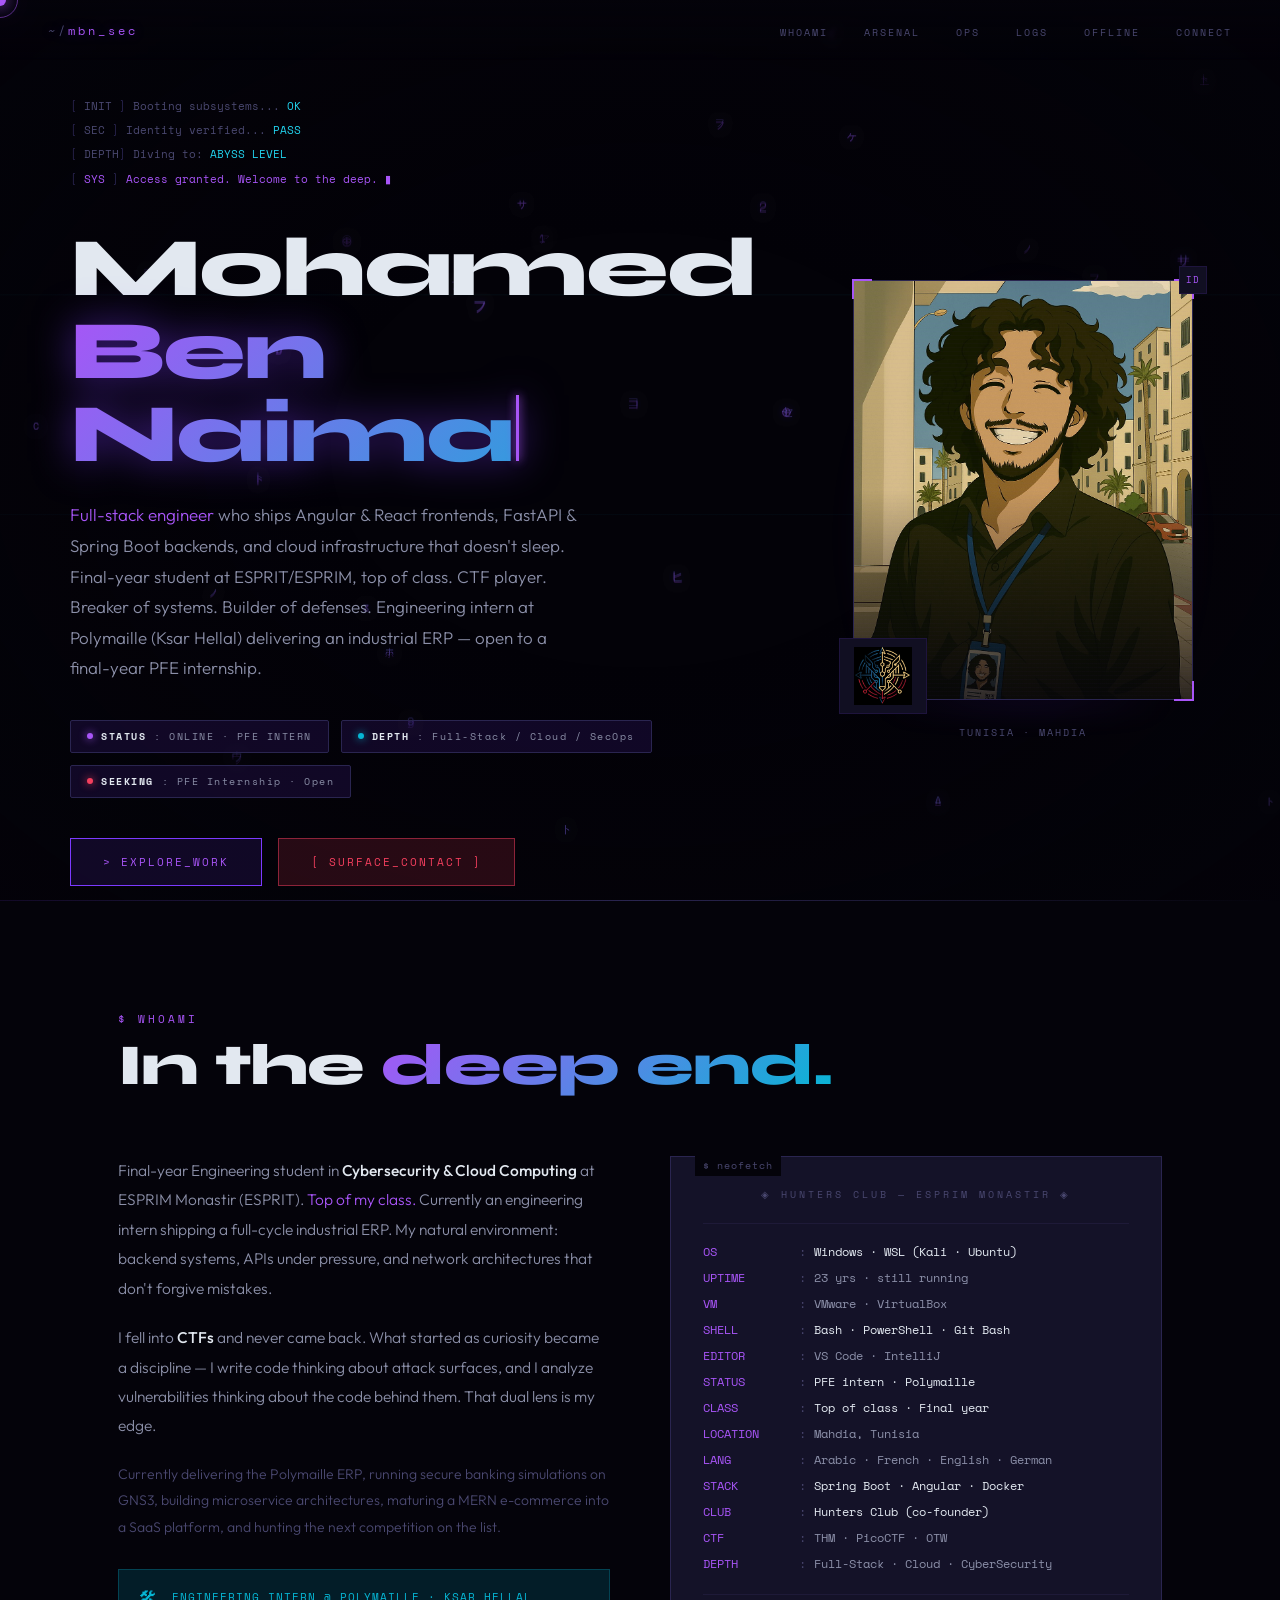
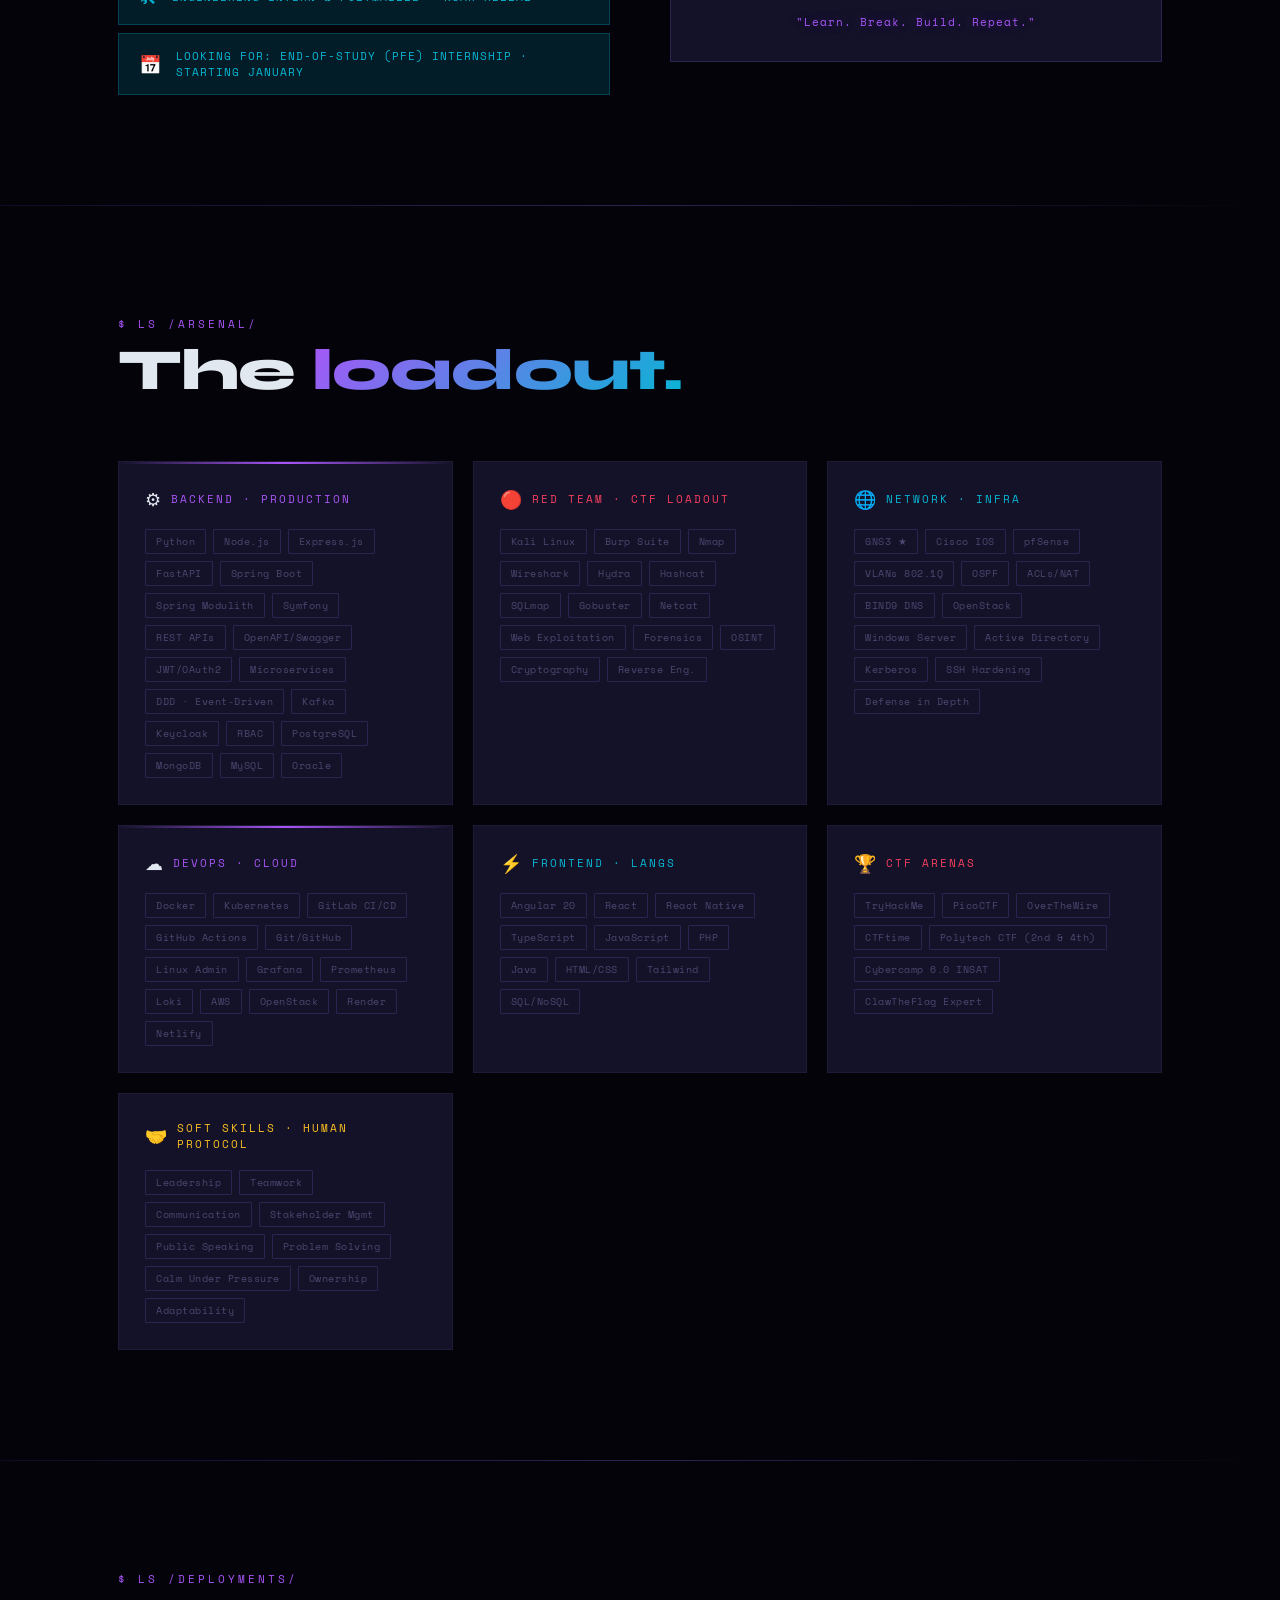
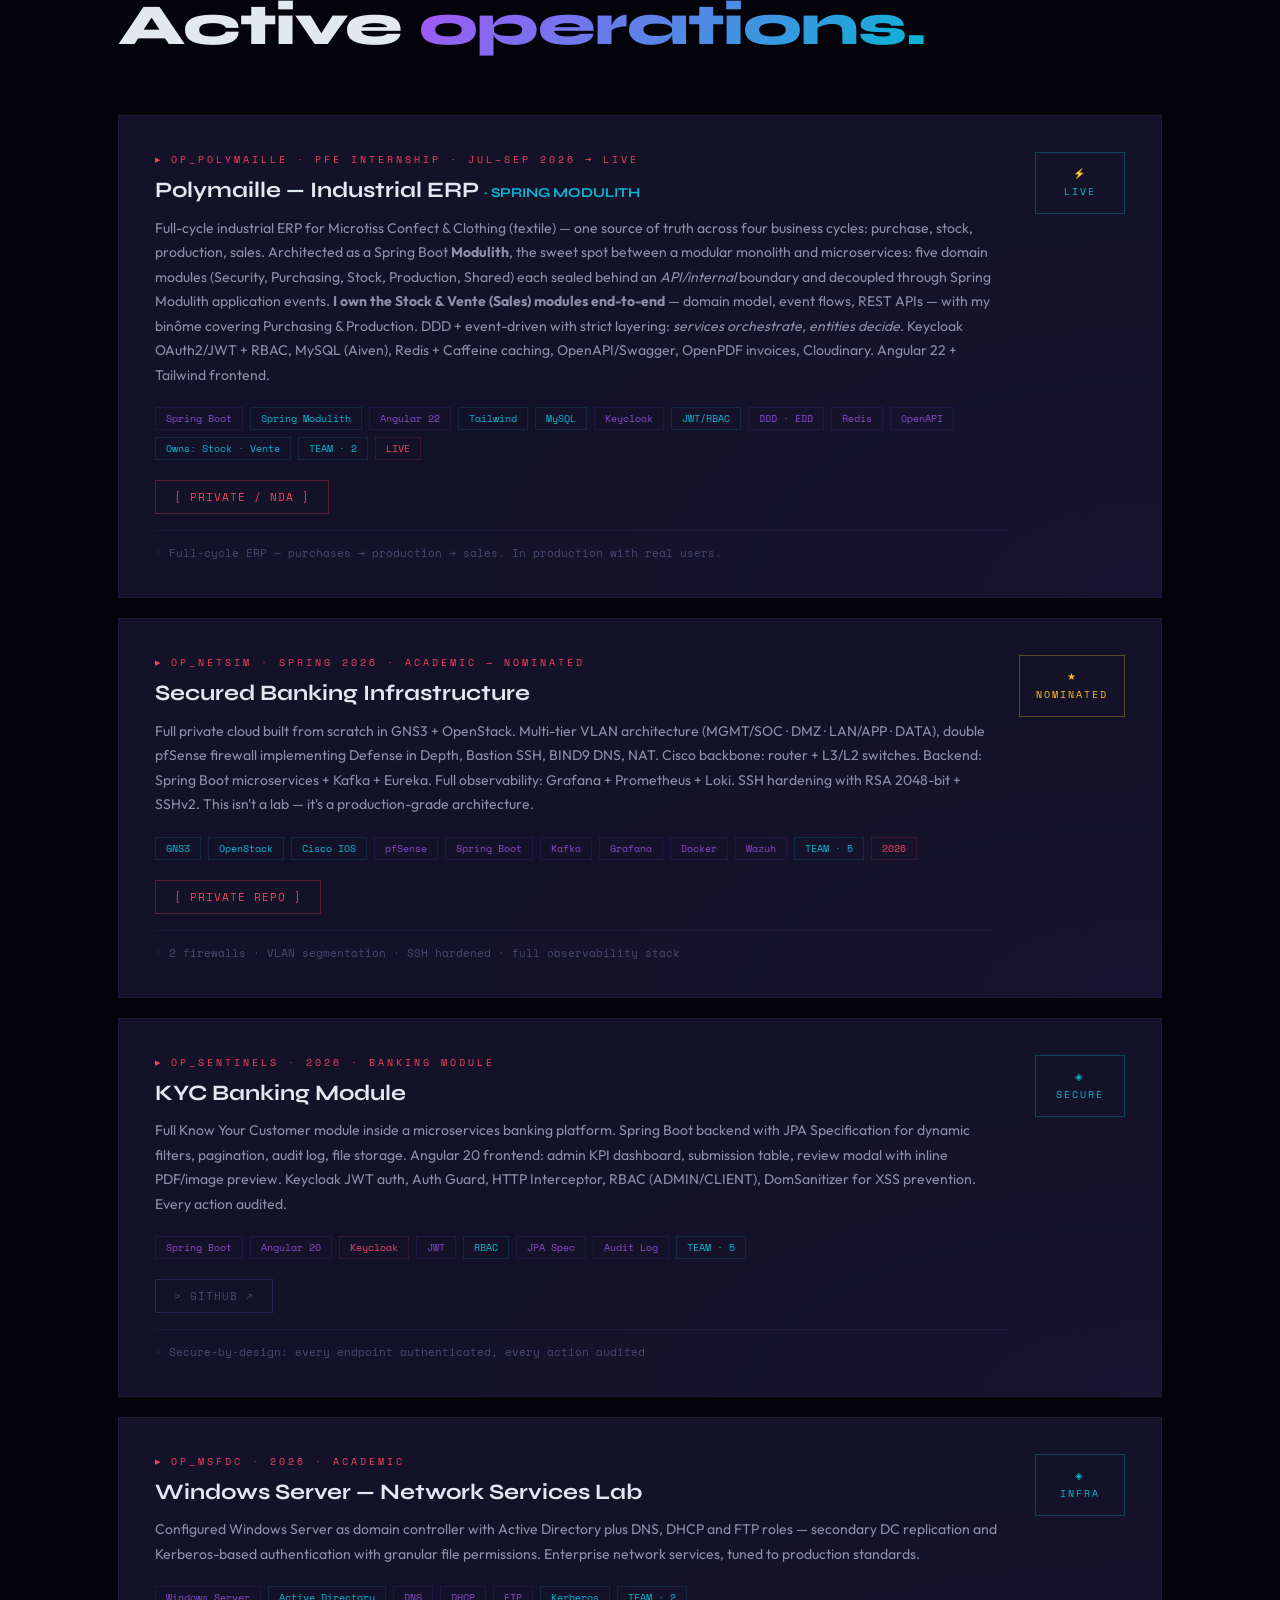
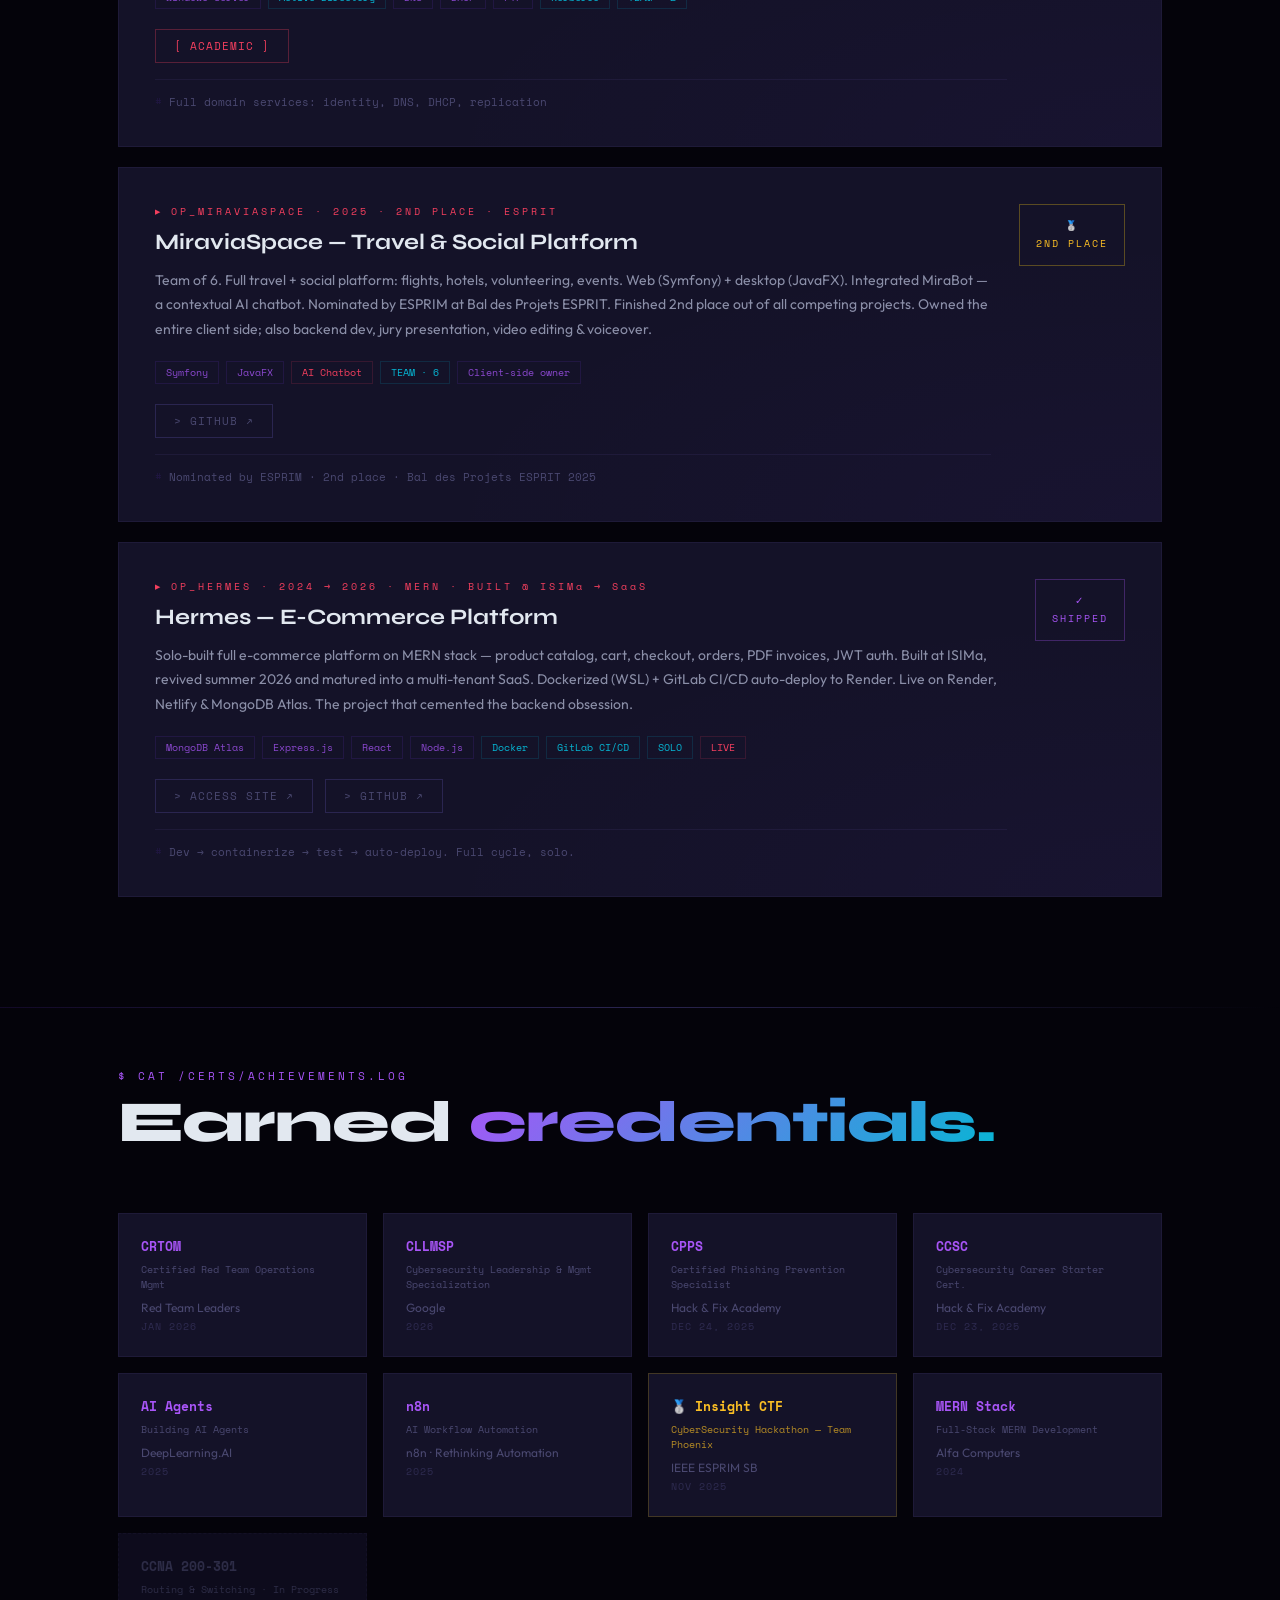
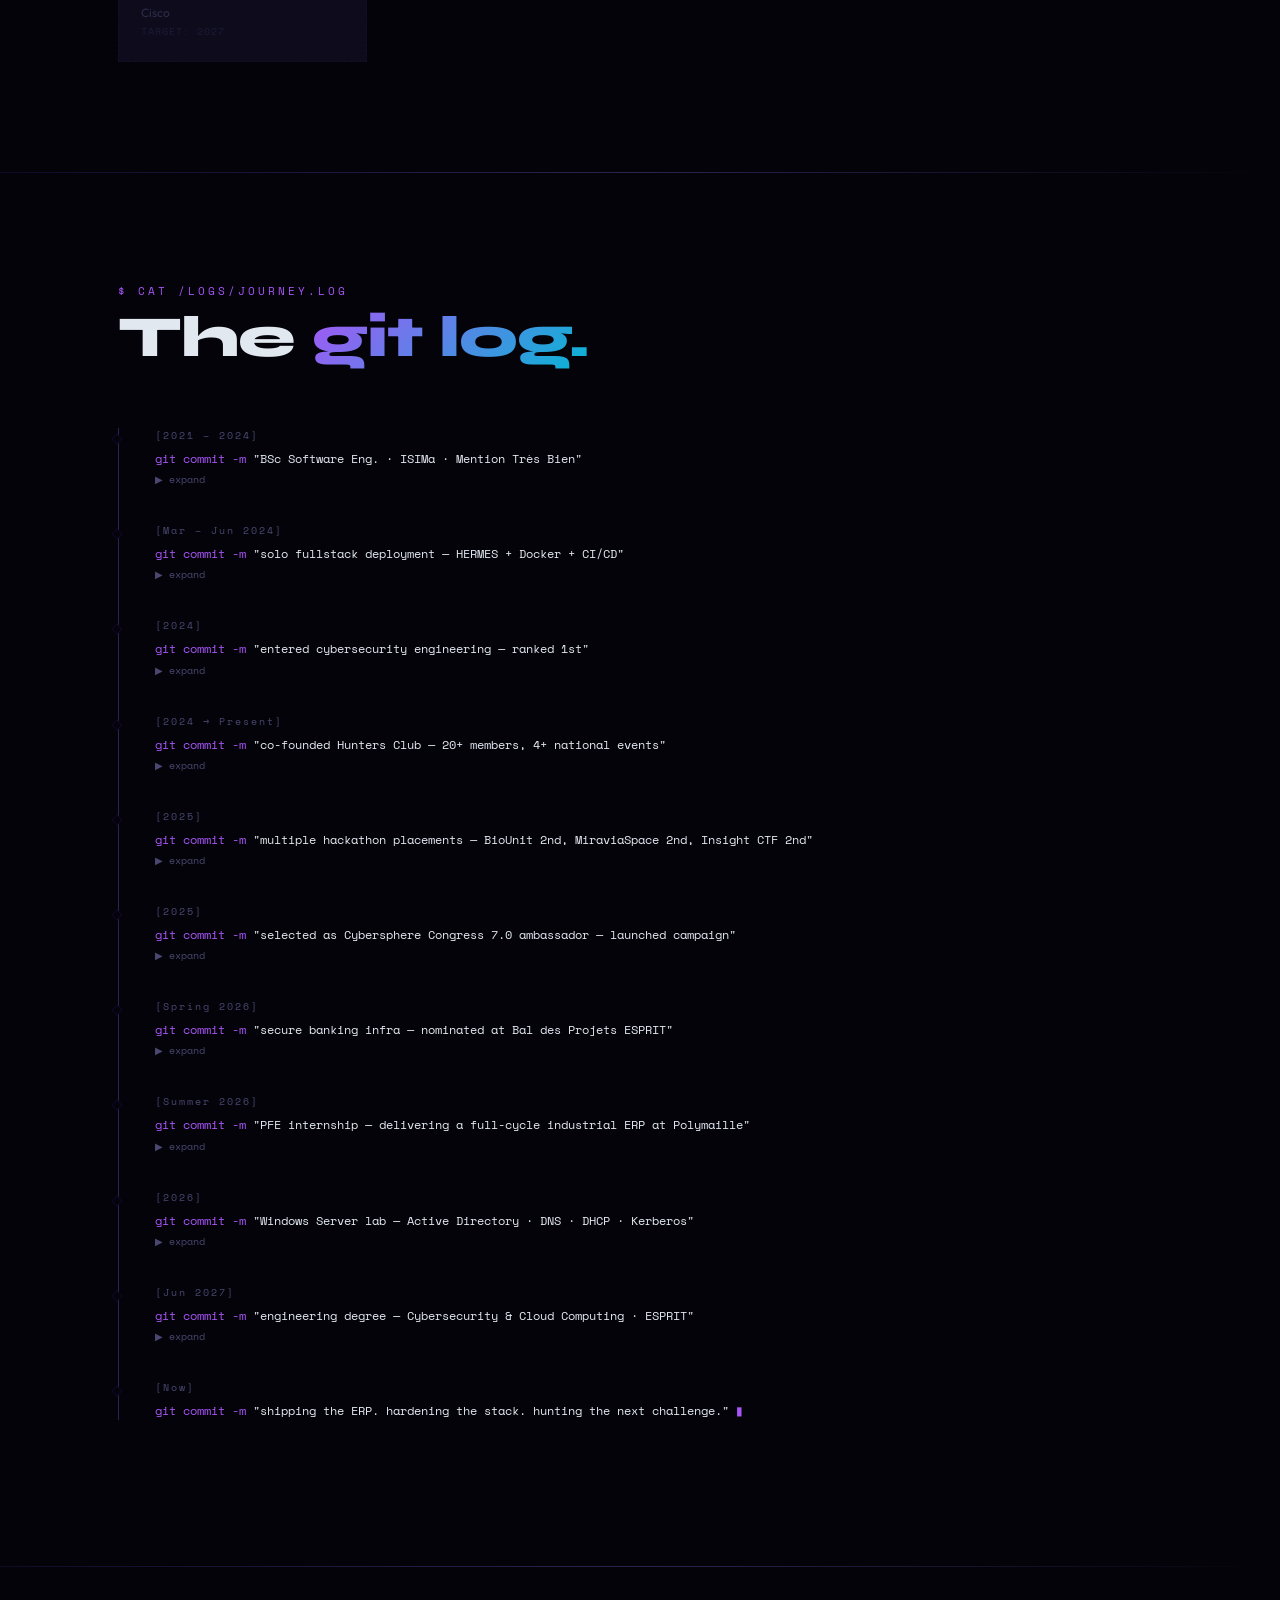
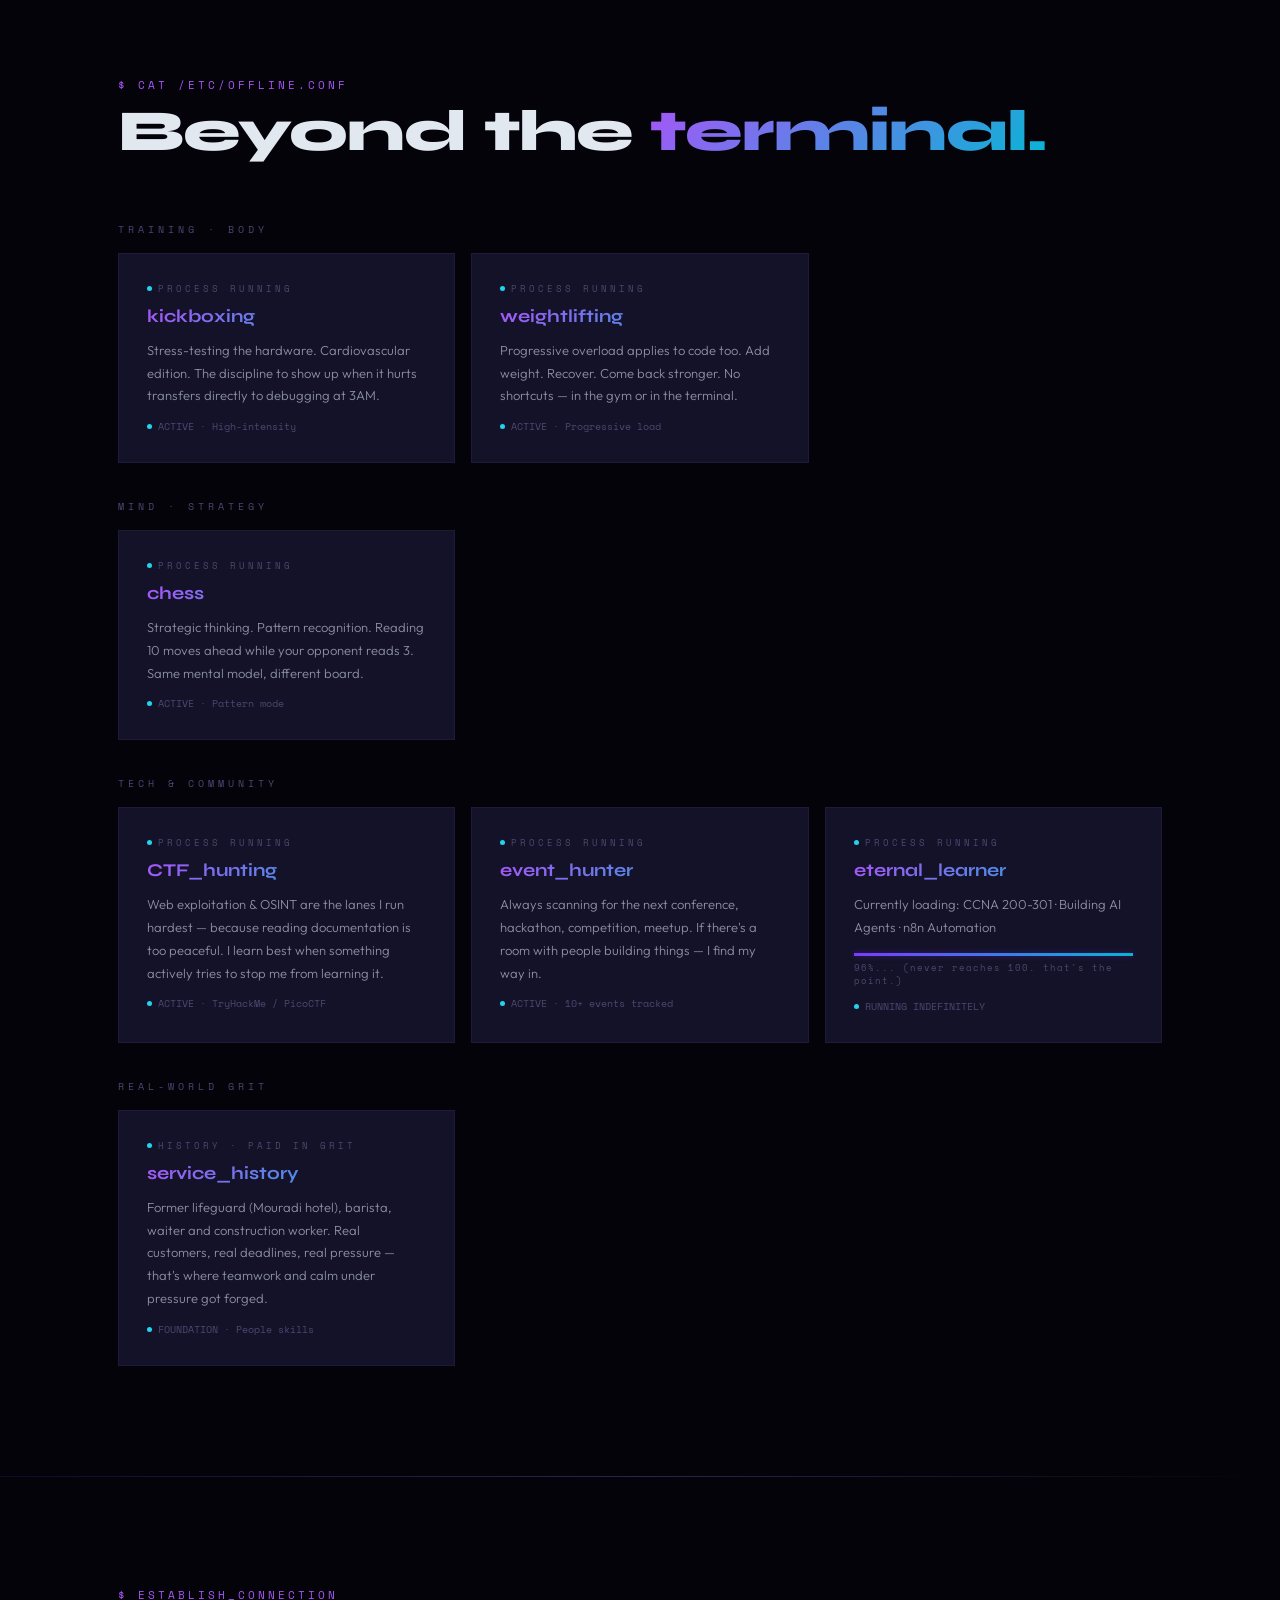
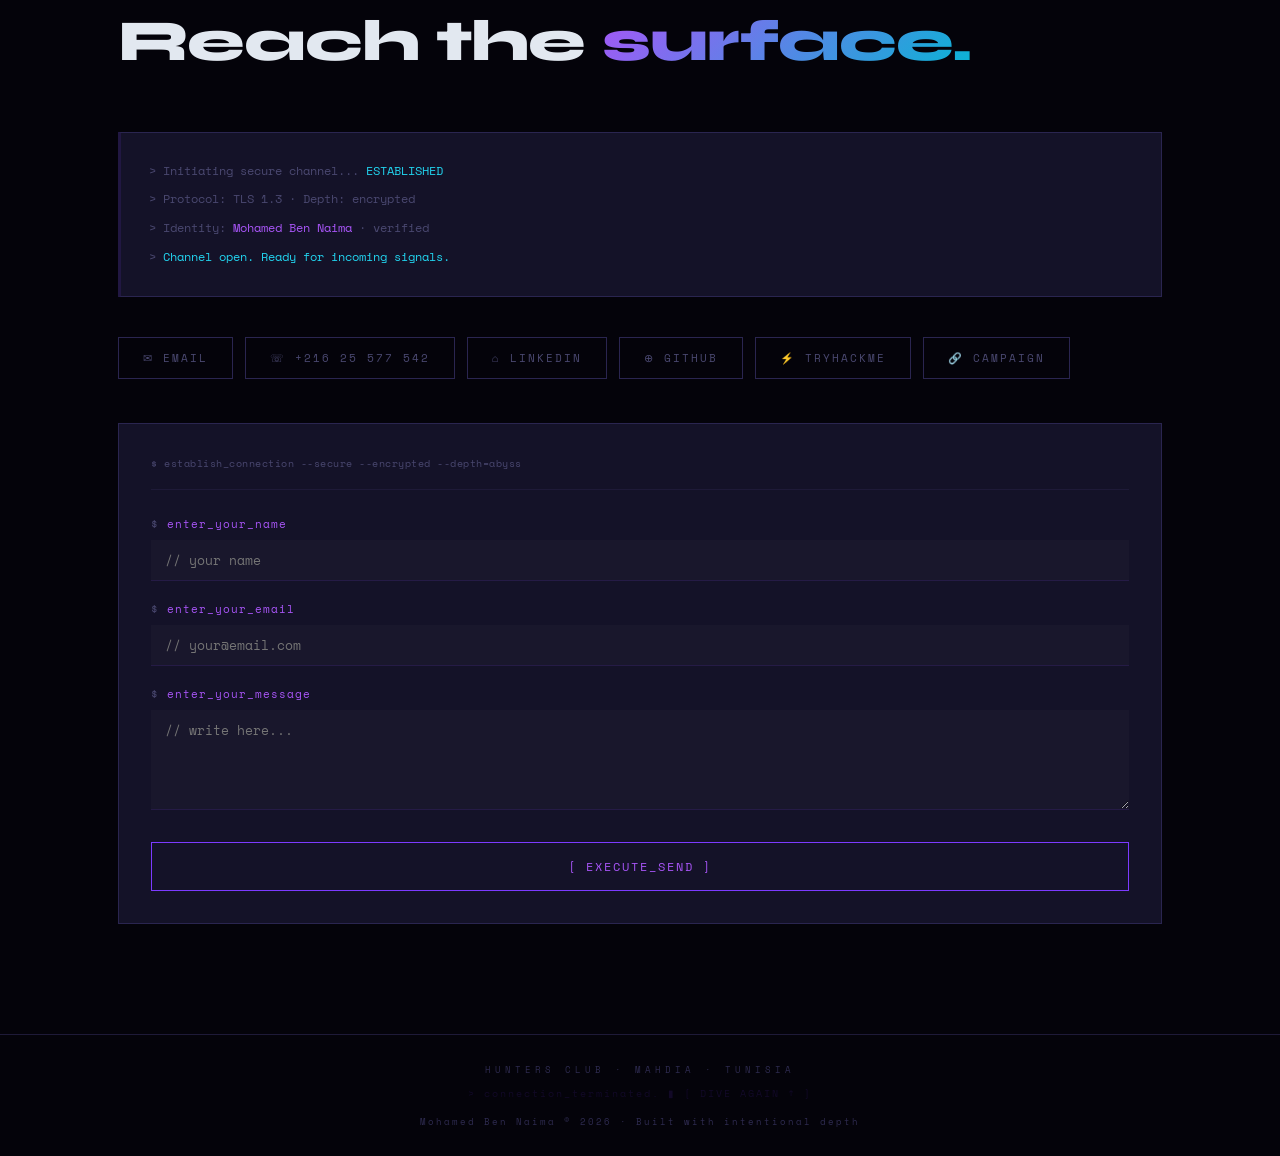
==== index.html @ 6557c026 "chore: real neofetch info, drop esprim logo, PFE internship-from-January bar" ====
<!DOCTYPE html>
<html lang="en">
<head>
<meta charset="UTF-8">
<meta name="viewport" content="width=device-width, initial-scale=1.0">
<title>~/MBN | deep.exec</title>
<link rel="icon" type="image/png" href="assets/img/hunters-logo.png">
<link rel="preconnect" href="https://fonts.googleapis.com">
<link href="https://fonts.googleapis.com/css2?family=Syne:wght@400;600;700;800&family=Space+Mono:wght@400;700&family=Outfit:wght@300;400;500&display=swap" rel="stylesheet">
<style>
:root {
  --void:       #04030a;
  --abyss:      #080614;
  --deep:       #0c0a1a;
  --surface:    #110f22;
  --card:       #141228;
  --border:     #1e1a38;
  --border2:    #2a2550;

  --neon:       #7c3aff;
  --neon-bright:#a855f7;
  --neon-glow:  rgba(124,58,255,0.35);
  --neon-dim:   rgba(124,58,255,0.12);

  --cyan:       #06b6d4;
  --cyan-dim:   rgba(6,182,212,0.15);
  --cyan-glow:  rgba(6,182,212,0.4);

  --blue:       #1d4ed8;
  --blue-mid:   #3b82f6;
  --blue-dim:   rgba(59,130,246,0.12);

  --mist:       #e2e8f0;
  --fog:        #8b8fa8;
  --ghost:      #4a4870;
  --phantom:    #2e2b50;

  --danger:     #f43f5e;
  --danger-dim: rgba(244,63,94,0.15);

  --font-display: 'Syne', sans-serif;
  --font-mono:    'Space Mono', monospace;
  --font-body:    'Outfit', sans-serif;
}

*, *::before, *::after { box-sizing: border-box; margin: 0; padding: 0; }
html { scroll-behavior: smooth; font-size: 16px; }

body {
  background: var(--void);
  color: var(--mist);
  font-family: var(--font-body);
  overflow-x: hidden;
  cursor: none;
}

/* ─── CUSTOM CURSOR ─── */
#cur {
  position: fixed; pointer-events: none; z-index: 99999;
  width: 12px; height: 12px;
  border-radius: 50%;
  background: var(--neon-bright);
  mix-blend-mode: screen;
  transform: translate(-50%,-50%);
  transition: transform 0.08s, width 0.25s, height 0.25s, opacity 0.2s;
  box-shadow: 0 0 16px var(--neon-bright), 0 0 40px var(--neon-glow);
}
#cur-ring {
  position: fixed; pointer-events: none; z-index: 99998;
  width: 36px; height: 36px;
  border-radius: 50%;
  border: 1px solid rgba(168,85,247,0.5);
  transform: translate(-50%,-50%);
  transition: left 0.12s, top 0.12s, width 0.3s, height 0.3s, border-color 0.3s;
}
body.cursor-hover #cur { width: 6px; height: 6px; }
body.cursor-hover #cur-ring { width: 56px; height: 56px; border-color: var(--neon-bright); }

/* ─── OCEAN CANVAS ─── */
#ocean-canvas {
  position: fixed; inset: 0;
  z-index: 0;
  pointer-events: none;
}

/* ─── DEPTH VIGNETTE ─── */
.vignette {
  position: fixed; inset: 0; z-index: 1; pointer-events: none;
  background: radial-gradient(ellipse 80% 80% at 50% 50%, transparent 30%, rgba(4,3,10,0.7) 100%);
}

/* ─── SCROLL PROGRESS ─── */
#prog {
  position: fixed; top: 0; left: 0; height: 2px; z-index: 9999;
  background: linear-gradient(90deg, var(--neon), var(--cyan));
  box-shadow: 0 0 8px var(--neon-bright);
  transition: width 0.1s;
}

/* ─── NAV ─── */
nav {
  position: fixed; top: 0; width: 100%;
  padding: 20px 48px;
  display: flex; justify-content: space-between; align-items: center;
  z-index: 5000;
  background: linear-gradient(180deg, rgba(4,3,10,0.92) 0%, transparent);
  backdrop-filter: blur(2px);
}
.nav-brand {
  font-family: var(--font-mono);
  font-size: 12px; letter-spacing: 3px;
  color: var(--neon-bright);
  text-shadow: 0 0 12px var(--neon-glow);
}
.nav-brand span { color: var(--ghost); }
.nav-links { display: flex; gap: 36px; list-style: none; }
.nav-links a {
  font-family: var(--font-mono); font-size: 10px; letter-spacing: 2px;
  color: var(--ghost); text-decoration: none; text-transform: uppercase;
  transition: color 0.3s, text-shadow 0.3s;
  position: relative;
}
.nav-links a::after {
  content: ''; position: absolute; bottom: -4px; left: 0; right: 0;
  height: 1px; background: var(--neon-bright);
  transform: scaleX(0); transition: transform 0.3s; transform-origin: left;
}
.nav-links a:hover { color: var(--neon-bright); text-shadow: 0 0 10px var(--neon-glow); }
.nav-links a:hover::after { transform: scaleX(1); }
.nav-ham { display: none; flex-direction: column; gap: 5px; cursor: pointer; }
.nav-ham span { width: 22px; height: 1px; background: var(--neon); display: block; }

/* ─── SECTIONS ─── */
.section-wrap {
  position: relative; z-index: 2;
  max-width: 1140px; margin: 0 auto;
  padding: 110px 48px;
}
.sec-label {
  font-family: var(--font-mono); font-size: 11px;
  color: var(--neon-bright); letter-spacing: 3px; text-transform: uppercase;
  margin-bottom: 8px; opacity: 0.8;
}
.sec-title {
  font-family: var(--font-display); font-size: clamp(34px,5vw,58px);
  font-weight: 800; line-height: 1.05;
  color: var(--mist); margin-bottom: 60px;
  letter-spacing: -1px;
}
.sec-title .grad {
  background: linear-gradient(135deg, var(--neon-bright), var(--cyan));
  -webkit-background-clip: text; -webkit-text-fill-color: transparent;
  background-clip: text;
}
.sec-rule {
  width: 100%; height: 1px;
  background: linear-gradient(90deg, var(--neon-dim), var(--border2), transparent);
  margin: 0 auto 0; position: relative; z-index: 2;
}

/* ─── HERO ─── */
#hero {
  min-height: 100vh; display: flex; align-items: center;
  position: relative; overflow: hidden;
  padding: 0 48px;
}
.hero-inner {
  max-width: 1140px; margin: 0 auto; width: 100%;
  display: grid; grid-template-columns: 1fr 1fr;
  gap: 80px; align-items: center;
  padding-top: 80px;
  position: relative; z-index: 2;
}
.hero-left {}
.boot-seq {
  font-family: var(--font-mono); font-size: 11px;
  color: var(--ghost); line-height: 2.2; margin-bottom: 36px;
}
.boot-line { opacity: 0; animation: riseIn 0.4s forwards; }
.boot-line:nth-child(1){animation-delay:0.3s}
.boot-line:nth-child(2){animation-delay:0.8s}
.boot-line:nth-child(3){animation-delay:1.3s}
.boot-line:nth-child(4){animation-delay:1.8s; color:var(--neon-bright);}
.b-ok { color: #22d3ee; }
.b-warn { color: var(--neon-bright); }
.hero-name {
  font-family: var(--font-display);
  font-size: clamp(44px,6.5vw,84px);
  font-weight: 800; line-height: 1.0; letter-spacing: -2px;
  opacity: 0; animation: riseIn 0.7s 2.3s forwards;
}
.hero-name .line1 { color: var(--mist); display: block; }
.hero-name .line2 {
  display: block;
  background: linear-gradient(135deg, var(--neon-bright) 0%, var(--cyan) 100%);
  -webkit-background-clip: text; -webkit-text-fill-color: transparent;
  background-clip: text;
  text-shadow: none;
  filter: drop-shadow(0 0 20px rgba(124,58,255,0.5));
}
.cursor-blink {
  display: inline-block; width: 3px; height: 0.8em;
  background: var(--neon-bright); margin-left: 4px;
  vertical-align: baseline; animation: blink 1s step-end infinite;
  box-shadow: 0 0 10px var(--neon-bright);
}
.hero-sub {
  font-family: var(--font-body); font-size: 17px; font-weight: 300;
  color: var(--fog); line-height: 1.8; margin-top: 24px; max-width: 520px;
  opacity: 0; animation: riseIn 0.7s 2.9s forwards;
}
.hero-sub em { color: var(--neon-bright); font-style: normal; }
.hero-status {
  display: flex; flex-wrap: wrap; gap: 12px; margin-top: 36px;
  opacity: 0; animation: riseIn 0.7s 3.3s forwards;
}
.stat-pill {
  font-family: var(--font-mono); font-size: 10px; letter-spacing: 1.5px;
  padding: 8px 16px;
  border: 1px solid var(--border2);
  background: var(--neon-dim);
  color: var(--fog);
  display: flex; align-items: center; gap: 8px;
  border-radius: 2px;
}
.stat-dot {
  width: 6px; height: 6px; border-radius: 50%;
  background: var(--neon-bright);
  box-shadow: 0 0 8px var(--neon-bright);
  animation: pulseDot 2s infinite;
}
.stat-dot.c { background: var(--cyan); box-shadow: 0 0 8px var(--cyan); }
.stat-dot.d { background: var(--danger); box-shadow: 0 0 8px var(--danger); }
.stat-val { color: var(--mist); font-weight: 700; }
.hero-ctas {
  display: flex; gap: 16px; margin-top: 40px; flex-wrap: wrap;
  opacity: 0; animation: riseIn 0.7s 3.7s forwards;
}
.btn-A {
  font-family: var(--font-mono); font-size: 11px; letter-spacing: 2px;
  padding: 15px 32px; text-decoration: none; cursor: none;
  border: 1px solid var(--neon);
  color: var(--neon-bright); background: var(--neon-dim);
  position: relative; overflow: hidden;
  transition: color 0.35s, box-shadow 0.35s;
}
.btn-A::before {
  content:''; position:absolute; inset:0;
  background: linear-gradient(135deg,var(--neon),var(--blue-mid));
  transform:translateX(-102%); transition:transform 0.35s cubic-bezier(.4,0,.2,1);
}
.btn-A:hover { color: #fff; box-shadow: 0 0 24px var(--neon-glow); }
.btn-A:hover::before { transform:translateX(0); }
.btn-A span { position:relative; z-index:1; }
.btn-B {
  font-family: var(--font-mono); font-size: 11px; letter-spacing: 2px;
  padding: 15px 32px; text-decoration: none; cursor: none;
  border: 1px solid rgba(244,63,94,0.5);
  color: var(--danger); background: var(--danger-dim);
  transition: box-shadow 0.3s, border-color 0.3s;
}
.btn-B:hover { box-shadow: 0 0 20px rgba(244,63,94,0.3); border-color: var(--danger); }

/* Photo */
.hero-right {
  display: flex; align-items: center; justify-content: center;
  opacity: 0; animation: riseIn 0.8s 2.6s forwards;
}
.photo-wrap {
  position: relative; width: 340px; height: 420px;
}
.photo-frame {
  width: 100%; height: 100%;
  border: 1px solid var(--border2);
  overflow: hidden; position: relative;
  background: var(--card);
}
.photo-frame img {
  width: 100%; height: 100%;
  object-fit: cover;
  filter: saturate(0.8) contrast(1.05);
  display: block;
}
.photo-frame::before {
  content:''; position:absolute; inset:0; z-index:2;
  background: linear-gradient(180deg, transparent 50%, rgba(4,3,10,0.8) 100%);
}
.photo-frame::after {
  content:''; position:absolute; inset:0; z-index:3;
  background: repeating-linear-gradient(0deg,transparent,transparent 3px,rgba(124,58,255,0.02) 3px,rgba(124,58,255,0.02) 4px);
}
.photo-corner {
  position: absolute; width: 20px; height: 20px;
  border-color: var(--neon-bright); border-style: solid;
}
.photo-corner.tl { top:-1px; left:-1px; border-width: 2px 0 0 2px; }
.photo-corner.tr { top:-1px; right:-1px; border-width: 2px 2px 0 0; }
.photo-corner.bl { bottom:-1px; left:-1px; border-width: 0 0 2px 2px; }
.photo-corner.br { bottom:-1px; right:-1px; border-width: 0 2px 2px 0; }
.photo-tag {
  position: absolute; bottom: -40px; left: 0; right: 0;
  font-family: var(--font-mono); font-size: 10px;
  color: var(--ghost); letter-spacing: 2px; text-align: center;
}
.photo-glow {
  position: absolute; inset: -20px; z-index: -1;
  background: radial-gradient(ellipse at 50% 60%, rgba(124,58,255,0.15), transparent 70%);
  filter: blur(10px);
}
.photo-orbit {
  position: absolute; top: -14px; right: -14px;
  width: 28px; height: 28px; z-index: 10;
  border: 1px solid var(--neon-dim);
  background: var(--surface);
  display: flex; align-items: center; justify-content: center;
  font-family: var(--font-mono); font-size: 9px; color: var(--neon-bright);
  letter-spacing: 1px;
  animation: orbitPulse 3s ease-in-out infinite;
}
.photo-badge {
  position: absolute; bottom: -14px; left: -14px; z-index: 10;
  background: var(--surface); border: 1px solid var(--neon-dim);
  padding: 8px 14px;
  font-family: var(--font-mono); font-size: 9px; color: var(--cyan);
  letter-spacing: 2px;
}

/* ─── WHOAMI ─── */
.about-grid { display: grid; grid-template-columns: 1fr 1fr; gap: 60px; align-items: start; }
.about-bio p {
  font-size: 15.5px; color: var(--fog); line-height: 1.9; margin-bottom: 20px;
  font-weight: 300;
}
.about-bio p strong { color: var(--mist); font-weight: 500; }
.about-bio em { color: var(--neon-bright); font-style: normal; }
.highlight-chip {
  display: inline-block; color: var(--cyan);
  border-bottom: 1px dashed var(--cyan); cursor: default;
  transition: color 0.2s;
}
.ambassador-bar {
  margin-top: 28px; padding: 14px 20px;
  border: 1px solid rgba(6,182,212,0.25);
  background: var(--cyan-dim);
  display: flex; align-items: center; gap: 14px;
  font-family: var(--font-mono); font-size: 11px;
  color: var(--cyan); letter-spacing: 1px;
}
.ab-icon { font-size: 18px; }
.neofetch {
  background: var(--card); border: 1px solid var(--border2);
  padding: 28px 32px; font-family: var(--font-mono); font-size: 12px;
  line-height: 2; position: relative;
}
.neofetch::before {
  content: '$ neofetch'; position: absolute; top: -1px; left: 24px;
  background: var(--void); padding: 0 8px;
  font-size: 10px; color: var(--ghost); letter-spacing: 1px;
}
.nf-top {
  text-align: center; padding-bottom: 18px; margin-bottom: 16px;
  border-bottom: 1px solid var(--border);
  font-size: 10px; color: var(--ghost); letter-spacing: 3px;
}
.nf-row { display: flex; gap: 8px; margin-bottom: 2px; }
.nf-k { color: var(--neon-bright); min-width: 88px; }
.nf-s { color: var(--ghost); }
.nf-v { color: var(--fog); }
.nf-v.b { color: var(--mist); }
.nf-motto {
  margin-top: 18px; padding-top: 16px; border-top: 1px solid var(--border);
  color: var(--neon-bright); font-size: 11px; text-align: center;
  letter-spacing: 1px; text-shadow: 0 0 12px var(--neon-glow);
}

/* ─── SKILLS ─── */
.skills-grid { display: grid; grid-template-columns: repeat(3,1fr); gap: 20px; }
.skill-mod {
  background: var(--card); border: 1px solid var(--border);
  padding: 26px; position: relative; overflow: hidden;
  transition: transform 0.3s, border-color 0.3s;
}
.skill-mod::before {
  content:''; position:absolute; top:0; left:0; right:0; height:2px;
  opacity:0; transition:opacity 0.3s;
}
.skill-mod:hover { transform:translateY(-3px); }
.skill-mod.purple::before { background:linear-gradient(90deg,transparent,var(--neon-bright),transparent); }
.skill-mod.purple:hover { border-color: rgba(168,85,247,0.4); }
.skill-mod.purple::before, .skill-mod.purple:hover::before { opacity:1; }
.skill-mod.cyan::before { background:linear-gradient(90deg,transparent,var(--cyan),transparent); }
.skill-mod.cyan:hover { border-color: rgba(6,182,212,0.4); }
.skill-mod.cyan:hover::before { opacity:1; }
.skill-mod.red::before { background:linear-gradient(90deg,transparent,var(--danger),transparent); }
.skill-mod.red:hover { border-color: rgba(244,63,94,0.35); }
.skill-mod.red:hover::before { opacity:1; }
.mod-head { display:flex; align-items:center; gap:10px; margin-bottom:18px; }
.mod-ico { font-size:18px; }
.mod-title { font-family:var(--font-mono); font-size:11px; letter-spacing:2px; }
.skill-mod.purple .mod-title { color:var(--neon-bright); }
.skill-mod.cyan .mod-title { color:var(--cyan); }
.skill-mod.red .mod-title { color:var(--danger); }
.tag-cloud { display:flex; flex-wrap:wrap; gap:7px; }
.tag {
  font-family:var(--font-mono); font-size:10px;
  padding:4px 10px; border:1px solid var(--border2);
  color:var(--ghost); letter-spacing:0.5px;
  transition:all 0.2s; border-radius:1px;
}
.skill-mod.purple .tag:hover { border-color:var(--neon); color:var(--neon-bright); background:var(--neon-dim); }
.skill-mod.cyan .tag:hover { border-color:var(--cyan); color:var(--cyan); background:var(--cyan-dim); }
.skill-mod.red .tag:hover { border-color:var(--danger); color:var(--danger); background:var(--danger-dim); }
.skill-mod.gold::before { background:linear-gradient(90deg,transparent,#fbbf24,transparent); }
.skill-mod.gold:hover { border-color: rgba(251,191,36,0.4); }
.skill-mod.gold:hover::before { opacity:1; }
.skill-mod.gold .mod-title { color:#fbbf24; }
.skill-mod.gold .tag:hover { border-color:#fbbf24; color:#fbbf24; background:rgba(251,191,36,0.08); }

/* ─── PROJECTS ─── */
.projects-list { display:grid; gap:20px; }
.proj-card {
  background:var(--card); border:1px solid var(--border);
  padding:36px; display:grid; grid-template-columns:1fr auto;
  gap:28px; align-items:start;
  transition:border-color 0.3s;
  position:relative; overflow:hidden;
}
.proj-card::after {
  content:''; position:absolute; inset:0;
  background:radial-gradient(ellipse 70% 80% at 100% 100%,rgba(124,58,255,0.04),transparent);
  pointer-events:none;
}
.proj-card:hover { border-color:rgba(168,85,247,0.3); }
.op-tag {
  font-family:var(--font-mono); font-size:10px;
  color:var(--danger); letter-spacing:3px; margin-bottom:10px;
  display:flex; align-items:center; gap:8px;
}
.op-tag::before { content:"▶"; font-size:7px; animation:blink 1.5s infinite; }
.p-title {
  font-family:var(--font-display); font-size:22px; font-weight:700;
  color:var(--mist); margin-bottom:12px; line-height:1.2;
}
.p-desc { font-size:14px; color:var(--fog); line-height:1.75; margin-bottom:20px; }
.p-tags { display:flex; flex-wrap:wrap; gap:7px; margin-bottom:20px; }
.p-tag {
  font-family:var(--font-mono); font-size:10px;
  padding:3px 10px; border:1px solid var(--neon-dim);
  color:rgba(168,85,247,0.8);
}
.p-tag.c { border-color:var(--cyan-dim); color:var(--cyan); }
.p-tag.r { border-color:var(--danger-dim); color:var(--danger); }
.p-links { display:flex; gap:12px; flex-wrap:wrap; }
.p-link {
  font-family:var(--font-mono); font-size:11px;
  padding:8px 18px; border:1px solid var(--border2);
  color:var(--ghost); text-decoration:none; letter-spacing:1px;
  transition:all 0.2s; cursor:none;
}
.p-link:hover { border-color:var(--neon); color:var(--neon-bright); background:var(--neon-dim); }
.p-link.cls { border-color:rgba(244,63,94,0.3); color:var(--danger); }
.p-impact {
  font-family:var(--font-mono); font-size:11px; color:var(--ghost);
  border-top:1px solid var(--border); padding-top:14px; margin-top:16px;
}
.p-impact::before { content:"# "; color:var(--neon-dim); }
.p-badge {
  font-family:var(--font-mono); font-size:10px; letter-spacing:2px;
  padding:12px 16px; border:1px solid var(--border2);
  color:var(--ghost); text-align:center; line-height:1.8;
  white-space:nowrap; min-width:90px;
}
.p-badge.live { border-color:rgba(6,182,212,0.3); color:var(--cyan); }
.p-badge.cls-b { border-color:rgba(244,63,94,0.2); color:rgba(244,63,94,0.5); }
.p-badge.gold { border-color:rgba(250,204,21,0.3); color:#fbbf24; }
.p-badge.ship { border-color:rgba(168,85,247,0.3); color:var(--neon-bright); }

/* ─── CERTS ─── */
.certs-row { display:grid; grid-template-columns:repeat(auto-fit,minmax(240px,1fr)); gap:16px; }
.cert {
  background:var(--card); border:1px solid var(--border);
  padding:22px; transition:border-color 0.3s, transform 0.2s;
}
.cert:hover { border-color:rgba(168,85,247,0.35); transform:translateY(-2px); }
.cert-name {
  font-family:var(--font-mono); font-size:13px; font-weight:700;
  color:var(--neon-bright); margin-bottom:6px;
}
.cert-full { font-family:var(--font-mono); font-size:10px; color:var(--ghost); margin-bottom:8px; }
.cert-by { font-size:12px; color:var(--ghost); margin-bottom:4px; }
.cert-date { font-family:var(--font-mono); font-size:10px; color:var(--phantom); letter-spacing:1px; }

/* ─── TIMELINE ─── */
.timeline {
  border-left:1px solid var(--border2); padding-left:36px; position:relative;
}
.tl-item {
  position:relative; margin-bottom:36px; cursor:pointer;
}
.tl-item::before {
  content:''; position:absolute; left:-42px; top:7px;
  width:8px; height:8px; border:1.5px solid var(--neon-dim);
  background:var(--void); transform:rotate(45deg);
  transition:background 0.2s, border-color 0.2s;
}
.tl-item:hover::before { background:var(--neon-dim); border-color:var(--neon-bright); }
.tl-yr {
  font-family:var(--font-mono); font-size:10px; color:var(--ghost);
  letter-spacing:2px; margin-bottom:6px;
}
.tl-msg {
  font-family:var(--font-mono); font-size:12px; color:var(--fog);
  line-height:1.6;
}
.tl-msg .cmd { color:var(--neon-bright); }
.tl-msg .msg { color:var(--mist); }
.tl-expand { font-family:var(--font-mono); font-size:10px; color:var(--ghost); margin-top:4px; }
.tl-detail {
  display:none; margin-top:12px; margin-left:8px;
  border-left:2px solid var(--neon-dim); padding:12px 16px;
  font-size:13px; color:var(--fog); line-height:1.8;
  background:var(--neon-dim);
}
.tl-item.open .tl-detail { display:block; }

/* ─── OFFLINE ─── */
.offline-grid { display:grid; grid-template-columns:repeat(3,1fr); gap:16px; }
.proc-group { grid-column: 1 / -1; display:flex; margin-top:20px; }
.proc-group:first-child { margin-top:0; }
.proc-group-label { font-family:var(--font-mono); font-size:10px; letter-spacing:4px; color:var(--ghost); text-transform:uppercase; display:flex; align-items:center; gap:8px; }
.proc-group-label::after { content:''; flex:1; height:1px; background:linear-gradient(90deg,var(--border2),transparent); }
.proc {
  background:var(--card); border:1px solid var(--border);
  padding:28px; position:relative; overflow:hidden;
  transition:border-color 0.35s, transform 0.35s;
}
.proc::before {
  content:''; position:absolute; top:0; left:0; width:2px; height:100%;
  background:linear-gradient(180deg,transparent,var(--neon),transparent);
  opacity:0; transition:opacity 0.35s;
}
.proc:hover { border-color:rgba(168,85,247,0.3); transform:translateY(-3px); }
.proc:hover::before { opacity:1; }
.proc-label {
  font-family:var(--font-mono); font-size:9px; letter-spacing:3px;
  color:var(--ghost); text-transform:uppercase; margin-bottom:10px;
  display:flex; align-items:center; gap:6px;
}
.proc-dot2 { width:5px; height:5px; border-radius:50%; background:#22d3ee; animation:pulseDot 2s infinite; }
.proc-name {
  font-family:var(--font-display); font-size:18px; font-weight:700;
  margin-bottom:12px;
  background:linear-gradient(135deg,var(--neon-bright),var(--cyan));
  -webkit-background-clip:text; -webkit-text-fill-color:transparent; background-clip:text;
}
.proc-desc { font-size:13px; color:var(--fog); line-height:1.75; font-weight:300; }
.proc-bar-wrap {
  margin-top:14px; position:relative;
}
.proc-bar-bg { width:100%; height:3px; background:var(--border2); }
.proc-bar-fill {
  height:100%;
  background:linear-gradient(90deg,var(--neon),var(--cyan));
  box-shadow:0 0 6px var(--neon-glow);
  animation:loadForever 4s ease-in-out infinite;
}
.proc-bar-label {
  font-family:var(--font-mono); font-size:9px; color:var(--ghost);
  margin-top:5px; letter-spacing:1px;
}
.proc-stat {
  font-family:var(--font-mono); font-size:10px; color:var(--ghost);
  margin-top:12px; display:flex; align-items:center; gap:6px;
}

/* ─── CONTACT ─── */
.contact-hs {
  background:var(--card); border:1px solid var(--border2);
  border-left:3px solid var(--neon-dim);
  padding:24px 28px; margin-bottom:40px;
  font-family:var(--font-mono); font-size:12px; color:var(--ghost); line-height:2.4;
}
.hs-ok { color:#22d3ee; }
.channels { display:flex; flex-wrap:wrap; gap:12px; margin-bottom:44px; }
.ch-btn {
  font-family:var(--font-mono); font-size:11px; letter-spacing:2px;
  padding:12px 24px; border:1px solid var(--border2);
  color:var(--ghost); text-decoration:none;
  display:flex; align-items:center; gap:8px;
  transition:all 0.25s; cursor:none;
}
.ch-btn:hover { border-color:var(--neon); color:var(--neon-bright); background:var(--neon-dim); box-shadow:0 0 16px var(--neon-glow); }
.term-form {
  background:var(--card); border:1px solid var(--border2);
  padding:32px; position:relative;
}
.term-form::before {
  content:"$ establish_connection --secure --encrypted --depth=abyss";
  display:block; font-family:var(--font-mono); font-size:10px;
  color:var(--ghost); margin-bottom:26px; padding-bottom:18px;
  border-bottom:1px solid var(--border); letter-spacing:0.5px;
}
.f-field { margin-bottom:20px; }
.f-label {
  font-family:var(--font-mono); font-size:11px; color:var(--neon-bright);
  display:block; margin-bottom:8px; letter-spacing:1px;
}
.f-label::before { content:"$ "; color:var(--ghost); }
.f-in, .f-ta {
  width:100%; background:rgba(255,255,255,0.02);
  border:none; border-bottom:1px solid var(--neon-dim);
  color:var(--mist); font-family:var(--font-mono); font-size:13px;
  padding:10px 14px; outline:none;
  transition:border-color 0.25s, background 0.25s;
}
.f-in:focus, .f-ta:focus {
  border-bottom-color:var(--neon-bright);
  background:var(--neon-dim);
}
.f-ta { resize:vertical; min-height:100px; }
.f-sub {
  width:100%; margin-top:8px; padding:15px;
  font-family:var(--font-mono); font-size:12px; letter-spacing:2px;
  background:transparent; border:1px solid var(--neon);
  color:var(--neon-bright); cursor:pointer;
  position:relative; overflow:hidden; transition:color 0.3s;
}
.f-sub::before {
  content:''; position:absolute; inset:0;
  background:linear-gradient(135deg,var(--neon),var(--blue-mid));
  transform:translateX(-101%); transition:transform 0.35s;
}
.f-sub:hover { color:#fff; }
.f-sub:hover::before { transform:translateX(0); }
.f-sub span { position:relative; z-index:1; }
.f-done {
  display:none; font-family:var(--font-mono); font-size:12px;
  color:#22d3ee; padding:16px; border:1px solid rgba(6,182,212,0.3);
  text-align:center; margin-top:14px;
}

/* ─── FOOTER ─── */
footer {
  position:relative; z-index:2;
  border-top:1px solid var(--border);
  padding:28px 48px; text-align:center;
  font-family:var(--font-mono); font-size:10px; color:var(--ghost); letter-spacing:2px;
}
.ft-top { cursor:none; color:var(--neon-dim); transition:color 0.2s; text-decoration:none; }
.ft-top:hover { color:var(--neon-bright); }
.ft-blink { animation:blink 1s step-end infinite; }

/* ─── EASTER EGG ─── */
#egg {
  display:none; position:fixed; inset:0; z-index:999999;
  background:rgba(4,3,10,0.97);
  align-items:center; justify-content:center; flex-direction:column;
  font-family:var(--font-mono);
}
#egg.show { display:flex; }
.egg-txt {
  font-size:13px; color:var(--neon-bright); text-align:center; line-height:2.4; max-width:520px;
}
.egg-close {
  margin-top:28px; font-size:11px; color:var(--ghost);
  cursor:pointer; letter-spacing:2px; transition:color 0.2s;
}
.egg-close:hover { color:var(--neon-bright); }

/* ─── REVEAL ─── */
.reveal { opacity:0; transform:translateY(28px); transition:opacity 0.7s ease, transform 0.7s ease; }
.reveal.in { opacity:1; transform:translateY(0); }

/* ─── ANIMATIONS ─── */
@keyframes riseIn { from{opacity:0;transform:translateY(16px)} to{opacity:1;transform:translateY(0)} }
@keyframes blink { 0%,100%{opacity:1} 50%{opacity:0} }
@keyframes pulseDot { 0%,100%{box-shadow:0 0 6px currentColor} 50%{box-shadow:0 0 14px currentColor} }
@keyframes orbitPulse { 0%,100%{box-shadow:0 0 0 rgba(124,58,255,0)} 50%{box-shadow:0 0 14px var(--neon-glow)} }
@keyframes loadForever { 0%{width:0%} 65%{width:96%} 80%{width:92%} 100%{width:96%} }

/* ─── MOBILE ─── */
@media(max-width:900px) {
  .hero-inner { grid-template-columns:1fr; padding-top:100px; }
  .hero-right { order:-1; }
  .photo-wrap { width:200px; height:250px; }
  .about-grid, .skills-grid, .offline-grid { grid-template-columns:1fr; }
  .skills-grid { grid-template-columns:repeat(2,1fr); }
  .proj-card { grid-template-columns:1fr; }
  .p-badge { display:none; }
  .section-wrap { padding:80px 24px; }
  nav { padding:16px 24px; }
  .nav-links { display:none; flex-direction:column; position:absolute; top:62px; left:0; right:0; background:rgba(4,3,10,0.97); padding:20px 24px; border-bottom:1px solid var(--border); gap:20px; }
  .nav-links.open { display:flex; }
  .nav-ham { display:flex; }
}
@media(max-width:600px) {
  .skills-grid { grid-template-columns:1fr; }
  .offline-grid { grid-template-columns:1fr 1fr; }
}
</style>
</head>
<body>

<div id="cur"></div>
<div id="cur-ring"></div>
<canvas id="ocean-canvas"></canvas>
<div class="vignette"></div>
<div id="prog"></div>

<!-- Easter Egg -->
<div id="egg">
  <div style="font-size:56px;margin-bottom:28px;filter:drop-shadow(0 0 20px var(--neon-bright))">🔒</div>
  <div class="egg-txt">
    <div style="color:var(--danger);letter-spacing:4px;margin-bottom:20px;font-size:16px;">INTRUSION DETECTED</div>
    > privilege_escalation... <span style="color:var(--danger)">BLOCKED</span><br>
    > origin: someone curious on portfolio<br>
    > threat_level: <span style="color:#fbbf24">MEDIUM</span> (nice try though)<br>
    > response: <span style="color:var(--neon-bright)">this is exactly why I build defenses.</span><br><br>
    <span style="color:var(--ghost)">The ocean is deep. Some things stay hidden.</span>
  </div>
  <div class="egg-close" onclick="document.getElementById('egg').classList.remove('show')">> [ ESC TO SURFACE ]</div>
</div>

<!-- Nav -->
<nav>
  <div class="nav-brand"><span>~/</span>mbn_sec</div>
  <div class="nav-ham" id="ham"><span></span><span></span><span></span></div>
  <ul class="nav-links" id="nav-ul">
    <li><a href="#whoami">whoami</a></li>
    <li><a href="#arsenal">arsenal</a></li>
    <li><a href="#ops">ops</a></li>
    <li><a href="#logs">logs</a></li>
    <li><a href="#offline">offline</a></li>
    <li><a href="#connect">connect</a></li>
  </ul>
</nav>

<!-- HERO -->
<section id="hero">
  <div class="hero-inner">
    <div class="hero-left">
      <div class="boot-seq">
        <div class="boot-line"><span style="color:var(--border2)">[</span> INIT <span style="color:var(--border2)">]</span> Booting subsystems... <span class="b-ok">OK</span></div>
        <div class="boot-line"><span style="color:var(--border2)">[</span> SEC  <span style="color:var(--border2)">]</span> Identity verified... <span class="b-ok">PASS</span></div>
        <div class="boot-line"><span style="color:var(--border2)">[</span> DEPTH<span style="color:var(--border2)">]</span> Diving to: <span class="b-ok">ABYSS LEVEL</span></div>
        <div class="boot-line"><span style="color:var(--border2)">[</span> SYS  <span style="color:var(--border2)">]</span> Access granted. <span class="b-warn">Welcome to the deep. ▮</span></div>
      </div>
      <div class="hero-name">
        <span class="line1">Mohamed</span>
        <span class="line2">Ben Naima<span class="cursor-blink"></span></span>
      </div>
      <div class="hero-sub">
        <em>Full-stack engineer</em> who ships Angular &amp; React frontends, FastAPI &amp; Spring Boot backends, and cloud infrastructure that doesn't sleep.
        Final-year student at ESPRIT/ESPRIM, top of class. CTF player. Breaker of systems. Builder of defenses.
        Engineering intern at Polymaille (Ksar Hellal) delivering an industrial ERP — open to a final-year PFE internship.
      </div>
      <div class="hero-status">
        <div class="stat-pill"><div class="stat-dot"></div><span class="stat-val">STATUS</span>: ONLINE · PFE INTERN</div>
        <div class="stat-pill"><div class="stat-dot c"></div><span class="stat-val">DEPTH</span>: Full-Stack / Cloud / SecOps</div>
        <div class="stat-pill"><div class="stat-dot d"></div><span class="stat-val">SEEKING</span>: PFE Internship · Open</div>
      </div>
      <div class="hero-ctas">
        <a href="#ops" class="btn-A"><span>> EXPLORE_WORK</span></a>
        <a href="#connect" class="btn-B">[ SURFACE_CONTACT ]</a>
      </div>
    </div>
    <div class="hero-right">
      <div class="photo-wrap">
        <div class="photo-glow"></div>
        <div class="photo-frame">
          <img src="[data-uri]" alt="Mohamed Ben Naima">
        </div>
        <div class="photo-corner tl"></div>
        <div class="photo-corner tr"></div>
        <div class="photo-corner bl"></div>
        <div class="photo-corner br"></div>
        <div class="photo-orbit">ID</div>
        <div class="photo-badge"><img src="assets/img/hunters-logo.png" alt="Hunters Club" style="height:58px;width:auto;display:block;"></div>
        <div class="photo-tag">TUNISIA · MAHDIA</div>
      </div>
    </div>
  </div>
</section>

<div class="sec-rule"></div>

<!-- WHOAMI -->
<section id="whoami">
  <div class="section-wrap">
    <div class="sec-label reveal">$ whoami</div>
    <div class="sec-title reveal">In the <span class="grad">deep end.</span></div>
    <div class="about-grid">
      <div class="about-bio">
        <p class="reveal">
          Final-year Engineering student in <strong>Cybersecurity &amp; Cloud Computing</strong> at ESPRIM Monastir (ESPRIT). <em>Top of my class.</em> Currently an engineering intern shipping a full-cycle industrial ERP. My natural environment: backend systems, APIs under pressure, and network architectures that don't forgive mistakes.
        </p>
        <p class="reveal">
          I fell into <strong>CTFs</strong> and never came back. What started as curiosity became a discipline — I write code thinking about attack surfaces, and I analyze vulnerabilities thinking about the code behind them. That dual lens is my edge.
        </p>
        <p class="reveal" style="font-size:14px;color:var(--ghost);">
          Currently delivering the Polymaille ERP, running secure banking simulations on GNS3, building microservice architectures, maturing a MERN e-commerce into a SaaS platform, and hunting the next competition on the list.
        </p>
        <div class="ambassador-bar reveal">
          <span class="ab-icon">🛠</span>
          ENGINEERING INTERN @ POLYMAILLE · KSAR HELLAL
        </div>
        <div class="ambassador-bar reveal" style="margin-top:8px;">
          <span class="ab-icon">📅</span>
          LOOKING FOR: END-OF-STUDY (PFE) INTERNSHIP · STARTING JANUARY
        </div>
      </div>
      <div class="neofetch reveal">
        <div class="nf-top">◈ HUNTERS CLUB — ESPRIM MONASTIR ◈</div>
        <div class="nf-row"><span class="nf-k">OS</span><span class="nf-s">:</span><span class="nf-v b">Windows · WSL (Kali · Ubuntu)</span></div>
        <div class="nf-row"><span class="nf-k">UPTIME</span><span class="nf-s">:</span><span class="nf-v">23 yrs · still running</span></div>
        <div class="nf-row"><span class="nf-k">VM</span><span class="nf-s">:</span><span class="nf-v">VMware · VirtualBox</span></div>
        <div class="nf-row"><span class="nf-k">SHELL</span><span class="nf-s">:</span><span class="nf-v b">Bash · PowerShell · Git Bash</span></div>
        <div class="nf-row"><span class="nf-k">EDITOR</span><span class="nf-s">:</span><span class="nf-v">VS Code · IntelliJ</span></div>
        <div class="nf-row"><span class="nf-k">STATUS</span><span class="nf-s">:</span><span class="nf-v b">PFE intern · Polymaille</span></div>
        <div class="nf-row"><span class="nf-k">CLASS</span><span class="nf-s">:</span><span class="nf-v b">Top of class · Final year</span></div>
        <div class="nf-row"><span class="nf-k">LOCATION</span><span class="nf-s">:</span><span class="nf-v">Mahdia, Tunisia</span></div>
        <div class="nf-row"><span class="nf-k">LANG</span><span class="nf-s">:</span><span class="nf-v">Arabic · French · English · German</span></div>
        <div class="nf-row"><span class="nf-k">STACK</span><span class="nf-s">:</span><span class="nf-v b">Spring Boot · Angular · Docker</span></div>
        <div class="nf-row"><span class="nf-k">CLUB</span><span class="nf-s">:</span><span class="nf-v b">Hunters Club (co-founder)</span></div>
        <div class="nf-row"><span class="nf-k">CTF</span><span class="nf-s">:</span><span class="nf-v">THM · PicoCTF · OTW</span></div>
        <div class="nf-row"><span class="nf-k">DEPTH</span><span class="nf-s">:</span><span class="nf-v">Full-Stack · Cloud · CyberSecurity</span></div>
        <div class="nf-motto">"Learn. Break. Build. Repeat."</div>
      </div>
    </div>
  </div>
</section>

<div class="sec-rule"></div>

<!-- ARSENAL -->
<section id="arsenal">
  <div class="section-wrap">
    <div class="sec-label reveal">$ ls /arsenal/</div>
    <div class="sec-title reveal">The <span class="grad">loadout.</span></div>
    <div class="skills-grid">
      <div class="skill-mod purple reveal">
        <div class="mod-head"><span class="mod-ico">⚙</span><span class="mod-title">BACKEND · PRODUCTION</span></div>
        <div class="tag-cloud">
          <span class="tag">Python</span><span class="tag">Node.js</span><span class="tag">Express.js</span>
          <span class="tag">FastAPI</span><span class="tag">Spring Boot</span><span class="tag">Spring Modulith</span><span class="tag">Symfony</span>
          <span class="tag">REST APIs</span><span class="tag">OpenAPI/Swagger</span><span class="tag">JWT/OAuth2</span>
          <span class="tag">Microservices</span><span class="tag">DDD · Event-Driven</span><span class="tag">Kafka</span><span class="tag">Keycloak</span><span class="tag">RBAC</span>
          <span class="tag">PostgreSQL</span><span class="tag">MongoDB</span><span class="tag">MySQL</span><span class="tag">Oracle</span>
        </div>
      </div>
      <div class="skill-mod red reveal">
        <div class="mod-head"><span class="mod-ico">🔴</span><span class="mod-title">RED TEAM · CTF LOADOUT</span></div>
        <div class="tag-cloud">
          <span class="tag">Kali Linux</span><span class="tag">Burp Suite</span><span class="tag">Nmap</span>
          <span class="tag">Wireshark</span><span class="tag">Hydra</span><span class="tag">Hashcat</span>
          <span class="tag">SQLmap</span><span class="tag">Gobuster</span><span class="tag">Netcat</span>
          <span class="tag">Web Exploitation</span><span class="tag">Forensics</span><span class="tag">OSINT</span>
          <span class="tag">Cryptography</span><span class="tag">Reverse Eng.</span>
        </div>
      </div>
      <div class="skill-mod cyan reveal">
        <div class="mod-head"><span class="mod-ico">🌐</span><span class="mod-title">NETWORK · INFRA</span></div>
        <div class="tag-cloud">
          <span class="tag">GNS3 ★</span><span class="tag">Cisco IOS</span><span class="tag">pfSense</span>
          <span class="tag">VLANs 802.1Q</span><span class="tag">OSPF</span><span class="tag">ACLs/NAT</span>
          <span class="tag">BIND9 DNS</span><span class="tag">OpenStack</span>
          <span class="tag">Windows Server</span><span class="tag">Active Directory</span><span class="tag">Kerberos</span>
          <span class="tag">SSH Hardening</span><span class="tag">Defense in Depth</span>
        </div>
      </div>
      <div class="skill-mod purple reveal">
        <div class="mod-head"><span class="mod-ico">☁</span><span class="mod-title">DEVOPS · CLOUD</span></div>
        <div class="tag-cloud">
          <span class="tag">Docker</span><span class="tag">Kubernetes</span><span class="tag">GitLab CI/CD</span><span class="tag">GitHub Actions</span>
          <span class="tag">Git/GitHub</span><span class="tag">Linux Admin</span><span class="tag">Grafana</span>
          <span class="tag">Prometheus</span><span class="tag">Loki</span><span class="tag">AWS</span>
          <span class="tag">OpenStack</span><span class="tag">Render</span><span class="tag">Netlify</span>
        </div>
      </div>
      <div class="skill-mod cyan reveal">
        <div class="mod-head"><span class="mod-ico">⚡</span><span class="mod-title">FRONTEND · LANGS</span></div>
        <div class="tag-cloud">
          <span class="tag">Angular 20</span><span class="tag">React</span><span class="tag">React Native</span>
          <span class="tag">TypeScript</span><span class="tag">JavaScript</span><span class="tag">PHP</span>
          <span class="tag">Java</span><span class="tag">HTML/CSS</span><span class="tag">Tailwind</span><span class="tag">SQL/NoSQL</span>
        </div>
      </div>
      <div class="skill-mod red reveal">
        <div class="mod-head"><span class="mod-ico">🏆</span><span class="mod-title">CTF ARENAS</span></div>
        <div class="tag-cloud">
          <span class="tag">TryHackMe</span><span class="tag">PicoCTF</span><span class="tag">OverTheWire</span>
          <span class="tag">CTFtime</span><span class="tag">Polytech CTF (2nd &amp; 4th)</span>
          <span class="tag">Cybercamp 6.0 INSAT</span><span class="tag">ClawTheFlag Expert</span>
        </div>
      </div>
      <div class="skill-mod gold reveal">
        <div class="mod-head"><span class="mod-ico">🤝</span><span class="mod-title">SOFT SKILLS · HUMAN PROTOCOL</span></div>
        <div class="tag-cloud">
          <span class="tag">Leadership</span><span class="tag">Teamwork</span><span class="tag">Communication</span>
          <span class="tag">Stakeholder Mgmt</span><span class="tag">Public Speaking</span><span class="tag">Problem Solving</span>
          <span class="tag">Calm Under Pressure</span><span class="tag">Ownership</span><span class="tag">Adaptability</span>
        </div>
      </div>
    </div>
  </div>
</section>

<div class="sec-rule"></div>

<!-- OPS / PROJECTS -->
<section id="ops">
  <div class="section-wrap">
    <div class="sec-label reveal">$ ls /deployments/</div>
    <div class="sec-title reveal">Active <span class="grad">operations.</span></div>
    <div class="projects-list">

      <div class="proj-card reveal">
        <div>
          <div class="op-tag">OP_POLYMAILLE · PFE INTERNSHIP · JUL–SEP 2026 → LIVE</div>
          <div class="p-title">Polymaille — Industrial ERP <span style="color:var(--cyan);font-size:0.62em;">· SPRING MODULITH</span></div>
          <div class="p-desc">Full-cycle industrial ERP for Microtiss Confect &amp; Clothing (textile) — one source of truth across four business cycles: purchase, stock, production, sales. Architected as a Spring Boot <strong>Modulith</strong>, the sweet spot between a modular monolith and microservices: five domain modules (Security, Purchasing, Stock, Production, Shared) each sealed behind an <em>API/internal</em> boundary and decoupled through Spring Modulith application events. <strong>I own the Stock &amp; Vente (Sales) modules end-to-end</strong> — domain model, event flows, REST APIs — with my binôme covering Purchasing &amp; Production. DDD + event-driven with strict layering: <em>services orchestrate, entities decide</em>. Keycloak OAuth2/JWT + RBAC, MySQL (Aiven), Redis + Caffeine caching, OpenAPI/Swagger, OpenPDF invoices, Cloudinary. Angular 22 + Tailwind frontend.</div>
          <div class="p-tags">
            <span class="p-tag">Spring Boot</span><span class="p-tag c">Spring Modulith</span>
            <span class="p-tag">Angular 22</span><span class="p-tag c">Tailwind</span>
            <span class="p-tag c">MySQL</span><span class="p-tag">Keycloak</span><span class="p-tag c">JWT/RBAC</span>
            <span class="p-tag">DDD · EDD</span><span class="p-tag">Redis</span><span class="p-tag">OpenAPI</span>
            <span class="p-tag c">Owns: Stock · Vente</span><span class="p-tag c">TEAM · 2</span><span class="p-tag r">LIVE</span>
          </div>
          <div class="p-links"><span class="p-link cls">[ PRIVATE / NDA ]</span></div>
          <div class="p-impact">Full-cycle ERP — purchases → production → sales. In production with real users.</div>
        </div>
        <div class="p-badge live">⚡<br>LIVE</div>
      </div>

      <div class="proj-card reveal">
        <div>
          <div class="op-tag">OP_NETSIM · SPRING 2026 · ACADEMIC — NOMINATED</div>
          <div class="p-title">Secured Banking Infrastructure</div>
          <div class="p-desc">Full private cloud built from scratch in GNS3 + OpenStack. Multi-tier VLAN architecture (MGMT/SOC · DMZ · LAN/APP · DATA), double pfSense firewall implementing Defense in Depth, Bastion SSH, BIND9 DNS, NAT. Cisco backbone: router + L3/L2 switches. Backend: Spring Boot microservices + Kafka + Eureka. Full observability: Grafana + Prometheus + Loki. SSH hardening with RSA 2048-bit + SSHv2. This isn't a lab — it's a production-grade architecture.</div>
          <div class="p-tags">
            <span class="p-tag c">GNS3</span><span class="p-tag c">OpenStack</span><span class="p-tag c">Cisco IOS</span>
            <span class="p-tag">pfSense</span><span class="p-tag">Spring Boot</span><span class="p-tag">Kafka</span>
            <span class="p-tag">Grafana</span><span class="p-tag">Docker</span><span class="p-tag">Wazuh</span><span class="p-tag c">TEAM · 5</span><span class="p-tag r">2026</span>
          </div>
          <div class="p-links"><span class="p-link cls">[ PRIVATE REPO ]</span></div>
          <div class="p-impact">2 firewalls · VLAN segmentation · SSH hardened · full observability stack</div>
        </div>
        <div class="p-badge gold">★<br>NOMINATED</div>
      </div>

      <div class="proj-card reveal">
        <div>
          <div class="op-tag">OP_SENTINELS · 2026 · BANKING MODULE</div>
          <div class="p-title">KYC Banking Module</div>
          <div class="p-desc">Full Know Your Customer module inside a microservices banking platform. Spring Boot backend with JPA Specification for dynamic filters, pagination, audit log, file storage. Angular 20 frontend: admin KPI dashboard, submission table, review modal with inline PDF/image preview. Keycloak JWT auth, Auth Guard, HTTP Interceptor, RBAC (ADMIN/CLIENT), DomSanitizer for XSS prevention. Every action audited.</div>
          <div class="p-tags">
            <span class="p-tag">Spring Boot</span><span class="p-tag">Angular 20</span>
            <span class="p-tag r">Keycloak</span><span class="p-tag">JWT</span>
            <span class="p-tag c">RBAC</span><span class="p-tag">JPA Spec</span><span class="p-tag">Audit Log</span><span class="p-tag c">TEAM · 5</span>
          </div>
          <div class="p-links">
            <a href="https://github.com/Mohamed-Ben-Naima" target="_blank" class="p-link">> GITHUB ↗</a>
          </div>
          <div class="p-impact">Secure-by-design: every endpoint authenticated, every action audited</div>
        </div>
        <div class="p-badge" style="border-color:rgba(6,182,212,0.3);color:var(--cyan);">◈<br>SECURE</div>
      </div>

      <div class="proj-card reveal">
        <div>
          <div class="op-tag">OP_MSFDC · 2026 · ACADEMIC</div>
          <div class="p-title">Windows Server — Network Services Lab</div>
          <div class="p-desc">Configured Windows Server as domain controller with Active Directory plus DNS, DHCP and FTP roles — secondary DC replication and Kerberos-based authentication with granular file permissions. Enterprise network services, tuned to production standards.</div>
          <div class="p-tags">
            <span class="p-tag">Windows Server</span><span class="p-tag c">Active Directory</span>
            <span class="p-tag">DNS</span><span class="p-tag">DHCP</span><span class="p-tag">FTP</span><span class="p-tag c">Kerberos</span><span class="p-tag c">TEAM · 2</span>
          </div>
          <div class="p-links"><span class="p-link cls">[ ACADEMIC ]</span></div>
          <div class="p-impact">Full domain services: identity, DNS, DHCP, replication</div>
        </div>
        <div class="p-badge" style="border-color:rgba(6,182,212,0.3);color:var(--cyan);">◈<br>INFRA</div>
      </div>

      <div class="proj-card reveal">
        <div>
          <div class="op-tag">OP_MIRAVIASPACE · 2025 · 2ND PLACE · ESPRIT</div>
          <div class="p-title">MiraviaSpace — Travel &amp; Social Platform</div>
          <div class="p-desc">Team of 6. Full travel + social platform: flights, hotels, volunteering, events. Web (Symfony) + desktop (JavaFX). Integrated MiraBot — a contextual AI chatbot. Nominated by ESPRIM at Bal des Projets ESPRIT. Finished 2nd place out of all competing projects. Owned the entire client side; also backend dev, jury presentation, video editing &amp; voiceover.</div>
          <div class="p-tags">
            <span class="p-tag">Symfony</span><span class="p-tag">JavaFX</span>
            <span class="p-tag r">AI Chatbot</span><span class="p-tag c">TEAM · 6</span><span class="p-tag">Client-side owner</span>
          </div>
          <div class="p-links">
            <a href="https://github.com/Mohamed-Ben-Naima" target="_blank" class="p-link">> GITHUB ↗</a>
          </div>
          <div class="p-impact">Nominated by ESPRIM · 2nd place · Bal des Projets ESPRIT 2025</div>
        </div>
        <div class="p-badge gold">🥈<br>2ND PLACE</div>
      </div>

      <div class="proj-card reveal">
        <div>
          <div class="op-tag">OP_HERMES · 2024 → 2026 · MERN · BUILT @ ISIMa → SaaS</div>
          <div class="p-title">Hermes — E-Commerce Platform</div>
          <div class="p-desc">Solo-built full e-commerce platform on MERN stack — product catalog, cart, checkout, orders, PDF invoices, JWT auth. Built at ISIMa, revived summer 2026 and matured into a multi-tenant SaaS. Dockerized (WSL) + GitLab CI/CD auto-deploy to Render. Live on Render, Netlify &amp; MongoDB Atlas. The project that cemented the backend obsession.</div>
          <div class="p-tags">
            <span class="p-tag">MongoDB Atlas</span><span class="p-tag">Express.js</span><span class="p-tag">React</span>
            <span class="p-tag">Node.js</span><span class="p-tag c">Docker</span><span class="p-tag c">GitLab CI/CD</span>
            <span class="p-tag c">SOLO</span><span class="p-tag r">LIVE</span>
          </div>
          <div class="p-links">
            <a href="https://hermes-eshop.netlify.app/" target="_blank" class="p-link">> ACCESS SITE ↗</a>
            <a href="https://github.com/Mohamed-Ben-Naima" target="_blank" class="p-link">> GITHUB ↗</a>
          </div>
          <div class="p-impact">Dev → containerize → test → auto-deploy. Full cycle, solo.</div>
        </div>
        <div class="p-badge ship">✓<br>SHIPPED</div>
      </div>

    </div>
  </div>
</section>

<div class="sec-rule"></div>

<!-- CERTS -->
<section>
  <div class="section-wrap" style="padding-top:60px">
    <div class="sec-label reveal">$ cat /certs/achievements.log</div>
    <div class="sec-title reveal">Earned <span class="grad">credentials.</span></div>
    <div class="certs-row">
      <div class="cert reveal"><div class="cert-name">CRTOM</div><div class="cert-full">Certified Red Team Operations Mgmt</div><div class="cert-by">Red Team Leaders</div><div class="cert-date">JAN 2026</div></div>
      <div class="cert reveal"><div class="cert-name">CLLMSP</div><div class="cert-full">Cybersecurity Leadership &amp; Mgmt Specialization</div><div class="cert-by">Google</div><div class="cert-date">2026</div></div>
      <div class="cert reveal"><div class="cert-name">CPPS</div><div class="cert-full">Certified Phishing Prevention Specialist</div><div class="cert-by">Hack &amp; Fix Academy</div><div class="cert-date">DEC 24, 2025</div></div>
      <div class="cert reveal"><div class="cert-name">CCSC</div><div class="cert-full">Cybersecurity Career Starter Cert.</div><div class="cert-by">Hack &amp; Fix Academy</div><div class="cert-date">DEC 23, 2025</div></div>
      <div class="cert reveal"><div class="cert-name">AI Agents</div><div class="cert-full">Building AI Agents</div><div class="cert-by">DeepLearning.AI</div><div class="cert-date">2025</div></div>
      <div class="cert reveal"><div class="cert-name">n8n</div><div class="cert-full">AI Workflow Automation</div><div class="cert-by">n8n · Rethinking Automation</div><div class="cert-date">2025</div></div>
      <div class="cert reveal" style="border-color:rgba(250,204,21,0.2)"><div class="cert-name" style="color:#fbbf24">🥈 Insight CTF</div><div class="cert-full" style="color:rgba(251,191,36,0.7)">CyberSecurity Hackathon — Team Phoenix</div><div class="cert-by">IEEE ESPRIM SB</div><div class="cert-date">NOV 2025</div></div>
      <div class="cert reveal"><div class="cert-name">MERN Stack</div><div class="cert-full">Full-Stack MERN Development</div><div class="cert-by">Alfa Computers</div><div class="cert-date">2024</div></div>
      <div class="cert reveal" style="border-style:dashed;opacity:0.6"><div class="cert-name" style="color:var(--ghost)">CCNA 200-301</div><div class="cert-full" style="color:var(--ghost)">Routing &amp; Switching · In Progress</div><div class="cert-by" style="color:var(--ghost)">Cisco</div><div class="cert-date">TARGET: 2027</div></div>
    </div>
  </div>
</section>

<div class="sec-rule"></div>

<!-- TIMELINE / LOGS -->
<section id="logs">
  <div class="section-wrap">
    <div class="sec-label reveal">$ cat /logs/journey.log</div>
    <div class="sec-title reveal">The <span class="grad">git log.</span></div>
    <div class="timeline reveal">
      <div class="tl-item" onclick="this.classList.toggle('open')">
        <div class="tl-yr">[2021 – 2024]</div>
        <div class="tl-msg"><span class="cmd">git commit -m </span><span class="msg">"BSc Software Eng. · ISIMa · Mention Très Bien"</span></div>
        <div class="tl-expand">▶ expand</div>
        <div class="tl-detail">Graduated with Honours from Institut Supérieur d'Informatique de Mahdia. Algorithms, databases, networks, systems — foundation built. First real projects shipped.</div>
      </div>
      <div class="tl-item" onclick="this.classList.toggle('open')">
        <div class="tl-yr">[Mar – Jun 2024]</div>
        <div class="tl-msg"><span class="cmd">git commit -m </span><span class="msg">"solo fullstack deployment — HERMES + Docker + CI/CD"</span></div>
        <div class="tl-expand">▶ expand</div>
        <div class="tl-detail">Internship at Alfa Computers. Built and shipped Hermes entirely solo: MERN stack, JWT auth, Dockerized environments, GitLab CI/CD auto-deploy to Render. That's when backend became a calling.</div>
      </div>
      <div class="tl-item" onclick="this.classList.toggle('open')">
        <div class="tl-yr">[2024]</div>
        <div class="tl-msg"><span class="cmd">git commit -m </span><span class="msg">"entered cybersecurity engineering — ranked 1st"</span></div>
        <div class="tl-expand">▶ expand</div>
        <div class="tl-detail">Joined ESPRIM Monastir's Engineering cycle in Cybersecurity & Cloud Computing. Ranked #1 first year. The rabbit hole got a lot deeper.</div>
      </div>
      <div class="tl-item" onclick="this.classList.toggle('open')">
        <div class="tl-yr">[2024 → Present]</div>
        <div class="tl-msg"><span class="cmd">git commit -m </span><span class="msg">"co-founded Hunters Club — 20+ members, 4+ national events"</span></div>
        <div class="tl-expand">▶ expand</div>
        <div class="tl-detail">Co-founded Hunters Club at ESPRIM to connect students with CTFs, hackathons, and tech opportunities across Tunisia. Also leading the Cybersecurity & Cloud committee at DevTalents Club — ran LPIC-1 workshops, security awareness sessions.</div>
      </div>
      <div class="tl-item" onclick="this.classList.toggle('open')">
        <div class="tl-yr">[2025]</div>
        <div class="tl-msg"><span class="cmd">git commit -m </span><span class="msg">"multiple hackathon placements — BioUnit 2nd, MiraviaSpace 2nd, Insight CTF 2nd"</span></div>
        <div class="tl-expand">▶ expand</div>
        <div class="tl-detail">Clean & Green Hackathon (BioUnit — 2nd), Greenovation (BinGoBin), AGEOS at Novation City (algae-based bricks), Bal des Projets ESPRIT (MiraviaSpace — 2nd), Insight CyberSecurity Hackathon (Team Phoenix — 2nd). Pattern: show up, compete, place.</div>
      </div>
      <div class="tl-item" onclick="this.classList.toggle('open')">
        <div class="tl-yr">[2025]</div>
        <div class="tl-msg"><span class="cmd">git commit -m </span><span class="msg">"selected as Cybersphere Congress 7.0 ambassador — launched campaign"</span></div>
        <div class="tl-expand">▶ expand</div>
        <div class="tl-detail">Selected as official ambassador for Cybersphere Congress 7.0. Designed and executed the full Hunters Club campaign: personalized emails, custom posters, campaign site at huntersxcybersphere.netlify.app</div>
      </div>
      <div class="tl-item" onclick="this.classList.toggle('open')">
        <div class="tl-yr">[Spring 2026]</div>
        <div class="tl-msg"><span class="cmd">git commit -m </span><span class="msg">"secure banking infra — nominated at Bal des Projets ESPRIT"</span></div>
        <div class="tl-expand">▶ expand</div>
        <div class="tl-detail">What started as an academic project became a passion build. Full private cloud: GNS3 + OpenStack + Spring Boot microservices + Kafka + Grafana stack. VLAN segmentation, dual pfSense firewall, bastion SSH. Nominated at Bal des Projets ESPRIT.</div>
      </div>
      <div class="tl-item" onclick="this.classList.toggle('open')">
        <div class="tl-yr">[Summer 2026]</div>
        <div class="tl-msg"><span class="cmd">git commit -m </span><span class="msg">"PFE internship — delivering a full-cycle industrial ERP at Polymaille"</span></div>
        <div class="tl-expand">▶ expand</div>
        <div class="tl-detail">Engineering intern at Polymaille. Building a full industrial ERP for Microtiss Confect &amp; Clothing — purchases, stock, production, sales, invoicing, granular RBAC. Production code, production users.</div>
      </div>
      <div class="tl-item" onclick="this.classList.toggle('open')">
        <div class="tl-yr">[2026]</div>
        <div class="tl-msg"><span class="cmd">git commit -m </span><span class="msg">"Windows Server lab — Active Directory · DNS · DHCP · Kerberos"</span></div>
        <div class="tl-expand">▶ expand</div>
        <div class="tl-detail">Configured Windows Server domain controller with AD, DNS and DHCP roles — secondary DC replication and Kerberos-based auth. Enterprise network services, polished.</div>
      </div>
      <div class="tl-item" onclick="this.classList.toggle('open')">
        <div class="tl-yr">[Jun 2027]</div>
        <div class="tl-msg"><span class="cmd">git commit -m </span><span class="msg">"engineering degree — Cybersecurity &amp; Cloud Computing · ESPRIT"</span></div>
        <div class="tl-expand">▶ expand</div>
        <div class="tl-detail">Graduating as a full engineer. Not the end of the log — just the current HEAD.</div>
      </div>
      <div class="tl-item">
        <div class="tl-yr">[Now]</div>
        <div class="tl-msg"><span class="cmd">git commit -m </span><span class="msg">"shipping the ERP. hardening the stack. hunting the next challenge."</span> <span style="color:var(--neon-bright)">▮</span></div>
      </div>
    </div>
  </div>
</section>

<div class="sec-rule"></div>

<!-- OFFLINE -->
<section id="offline">
  <div class="section-wrap">
    <div class="sec-label reveal">$ cat /etc/offline.conf</div>
    <div class="sec-title reveal">Beyond the <span class="grad">terminal.</span></div>
    <div class="offline-grid">

      <div class="proc-group reveal"><div class="proc-group-label">TRAINING · BODY</div></div>

      <div class="proc reveal">
        <div class="proc-label"><div class="proc-dot2"></div>PROCESS RUNNING</div>
        <div class="proc-name">kickboxing</div>
        <div class="proc-desc">Stress-testing the hardware. Cardiovascular edition. The discipline to show up when it hurts transfers directly to debugging at 3AM.</div>
        <div class="proc-stat"><div class="proc-dot2"></div>ACTIVE · High-intensity</div>
      </div>

      <div class="proc reveal">
        <div class="proc-label"><div class="proc-dot2"></div>PROCESS RUNNING</div>
        <div class="proc-name">weightlifting</div>
        <div class="proc-desc">Progressive overload applies to code too. Add weight. Recover. Come back stronger. No shortcuts — in the gym or in the terminal.</div>
        <div class="proc-stat"><div class="proc-dot2"></div>ACTIVE · Progressive load</div>
      </div>

      <div class="proc-group reveal"><div class="proc-group-label">MIND · STRATEGY</div></div>

      <div class="proc reveal">
        <div class="proc-label"><div class="proc-dot2"></div>PROCESS RUNNING</div>
        <div class="proc-name">chess</div>
        <div class="proc-desc">Strategic thinking. Pattern recognition. Reading 10 moves ahead while your opponent reads 3. Same mental model, different board.</div>
        <div class="proc-stat"><div class="proc-dot2"></div>ACTIVE · Pattern mode</div>
      </div>

      <div class="proc-group reveal"><div class="proc-group-label">TECH &amp; COMMUNITY</div></div>

      <div class="proc reveal">
        <div class="proc-label"><div class="proc-dot2"></div>PROCESS RUNNING</div>
        <div class="proc-name">CTF_hunting</div>
        <div class="proc-desc">Web exploitation &amp; OSINT are the lanes I run hardest — because reading documentation is too peaceful. I learn best when something actively tries to stop me from learning it.</div>
        <div class="proc-stat"><div class="proc-dot2"></div>ACTIVE · TryHackMe / PicoCTF</div>
      </div>

      <div class="proc reveal">
        <div class="proc-label"><div class="proc-dot2"></div>PROCESS RUNNING</div>
        <div class="proc-name">event_hunter</div>
        <div class="proc-desc">Always scanning for the next conference, hackathon, competition, meetup. If there's a room with people building things — I find my way in.</div>
        <div class="proc-stat"><div class="proc-dot2"></div>ACTIVE · 10+ events tracked</div>
      </div>

      <div class="proc reveal">
        <div class="proc-label"><div class="proc-dot2"></div>PROCESS RUNNING</div>
        <div class="proc-name">eternal_learner</div>
        <div class="proc-desc">Currently loading: CCNA 200-301 · Building AI Agents · n8n Automation</div>
        <div class="proc-bar-wrap">
          <div class="proc-bar-bg"><div class="proc-bar-fill"></div></div>
          <div class="proc-bar-label">96%... (never reaches 100. that's the point.)</div>
        </div>
        <div class="proc-stat"><div class="proc-dot2"></div>RUNNING INDEFINITELY</div>
      </div>

      <div class="proc-group reveal"><div class="proc-group-label">REAL-WORLD GRIT</div></div>

      <div class="proc reveal">
        <div class="proc-label"><div class="proc-dot2"></div>HISTORY · PAID IN GRIT</div>
        <div class="proc-name">service_history</div>
        <div class="proc-desc">Former lifeguard (Mouradi hotel), barista, waiter and construction worker. Real customers, real deadlines, real pressure — that's where teamwork and calm under pressure got forged.</div>
        <div class="proc-stat"><div class="proc-dot2"></div>FOUNDATION · People skills</div>
      </div>

    </div>
  </div>
</section>

<div class="sec-rule"></div>

<!-- CONTACT -->
<section id="connect">
  <div class="section-wrap">
    <div class="sec-label reveal">$ establish_connection</div>
    <div class="sec-title reveal">Reach the <span class="grad">surface.</span></div>
    <div class="contact-hs reveal">
      <div>> Initiating secure channel... <span class="hs-ok">ESTABLISHED</span></div>
      <div>> Protocol: TLS 1.3 · Depth: encrypted</div>
      <div>> Identity: <span style="color:var(--neon-bright)">Mohamed Ben Naima</span> · verified</div>
      <div>> <span class="hs-ok">Channel open. Ready for incoming signals.</span></div>
    </div>
    <div class="channels reveal">
      <a href="mailto:medbennaima2021@gmail.com" class="ch-btn">✉ EMAIL</a>
      <a href="tel:+21625577542" class="ch-btn">☏ +216 25 577 542</a>
      <a href="https://www.linkedin.com/in/mohamed-ben-naima" target="_blank" class="ch-btn">⌂ LINKEDIN</a>
      <a href="https://github.com/Mohamed-Ben-Naima" target="_blank" class="ch-btn">⊕ GITHUB</a>
      <a href="https://tryhackme.com/p/medbennaima2021" target="_blank" class="ch-btn">⚡ TRYHACKME</a>
      <a href="https://huntersxcybersphere.netlify.app/" target="_blank" class="ch-btn">🔗 CAMPAIGN</a>
    </div>
    <div class="term-form reveal">
      <div class="f-field">
        <label class="f-label">enter_your_name</label>
        <input class="f-in" id="fn" placeholder="// your name">
      </div>
      <div class="f-field">
        <label class="f-label">enter_your_email</label>
        <input class="f-in" id="fe" placeholder="// your@email.com">
      </div>
      <div class="f-field">
        <label class="f-label">enter_your_message</label>
        <textarea class="f-ta" id="fm" placeholder="// write here..."></textarea>
      </div>
      <button class="f-sub" onclick="sendMsg()"><span>[ EXECUTE_SEND ]</span></button>
      <div class="f-done" id="fdone">> Message encrypted and transmitted. Expect response within T+24h. Stay sharp.</div>
    </div>
  </div>
</section>

<footer>
  <div style="margin-bottom:10px;color:var(--phantom);font-size:9px;letter-spacing:4px;">HUNTERS CLUB · MAHDIA · TUNISIA</div>
  <a href="#hero" class="ft-top">> connection_terminated. <span class="ft-blink">▮</span> [ DIVE AGAIN ↑ ]</a>
  <div style="margin-top:14px;color:var(--phantom);font-size:9px;">Mohamed Ben Naima © 2026 · Built with intentional depth</div>
</footer>

<script>
/* ─── OCEAN CANVAS ─── */
const canvas = document.getElementById('ocean-canvas');
const ctx = canvas.getContext('2d');
let W, H, cols, particles, time = 0;

function resize() {
  W = canvas.width = window.innerWidth;
  H = canvas.height = window.innerHeight;
  cols = Math.floor(W / 22);
  initParticles();
}

function initParticles() {
  particles = Array.from({length: cols}, (_, i) => ({
    x: i * 22 + 11,
    y: Math.random() * H * 2 - H,
    speed: 0.4 + Math.random() * 1.2,
    char: getChar(),
    alpha: 0.03 + Math.random() * 0.08,
    hue: 260 + Math.random() * 40,
    trailLen: 8 + Math.floor(Math.random() * 12),
    trail: [],
    size: 9 + Math.random() * 5
  }));
}

const chars = 'アイウエオカキクケコサシスセソタチツテトナニヌネノハヒフヘホ0123456789ABCDEF∇∆∫∂⊕⊗';
function getChar() { return chars[Math.floor(Math.random() * chars.length)]; }

function drawOcean() {
  ctx.fillStyle = 'rgba(4,3,10,0.06)';
  ctx.fillRect(0, 0, W, H);
  time += 0.01;

  particles.forEach(p => {
    p.trail.unshift({x: p.x, y: p.y, char: p.char});
    if (p.trail.length > p.trailLen) p.trail.pop();

    p.trail.forEach((t, i) => {
      const a = p.alpha * (1 - i / p.trailLen);
      const depthFactor = 0.3 + (t.y / H) * 0.7;
      if (i === 0) {
        ctx.fillStyle = `rgba(168,85,247,${Math.min(a * 3, 0.25)})`;
        ctx.shadowBlur = 8; ctx.shadowColor = `rgba(124,58,255,0.4)`;
      } else {
        const blue = 180 + i * 4;
        ctx.fillStyle = `rgba(${30 + i*2},${blue - i*15},${200 + i*5},${a * depthFactor})`;
        ctx.shadowBlur = 0;
      }
      ctx.font = `${p.size}px Space Mono, monospace`;
      ctx.fillText(t.char, t.x, t.y);
    });

    ctx.shadowBlur = 0;
    p.y += p.speed;
    if (Math.random() < 0.05) p.char = getChar();

    if (p.y > H + 50) {
      p.y = -30;
      p.x = Math.random() * W;
      p.speed = 0.4 + Math.random() * 1.2;
      p.alpha = 0.03 + Math.random() * 0.08;
      p.trail = [];
    }
  });

  // Bioluminescent depth waves
  for (let i = 0; i < 3; i++) {
    const y = (H * 0.3 * i) + Math.sin(time * 0.3 + i * 2) * 30;
    const g = ctx.createLinearGradient(0, y, 0, y + 2);
    g.addColorStop(0, `rgba(6,182,212,${0.015 + Math.sin(time + i) * 0.008})`);
    g.addColorStop(1, 'transparent');
    ctx.fillStyle = g;
    ctx.fillRect(0, y, W, 80);
  }
  requestAnimationFrame(drawOcean);
}

window.addEventListener('resize', resize);
resize();
drawOcean();

/* ─── CURSOR ─── */
const cur = document.getElementById('cur');
const ring = document.getElementById('cur-ring');
let mx = 0, my = 0, rx = 0, ry = 0;

document.addEventListener('mousemove', e => {
  mx = e.clientX; my = e.clientY;
  cur.style.left = mx+'px'; cur.style.top = my+'px';
});

function moveRing() {
  rx += (mx - rx) * 0.15;
  ry += (my - ry) * 0.15;
  ring.style.left = rx+'px'; ring.style.top = ry+'px';
  requestAnimationFrame(moveRing);
}
moveRing();

document.querySelectorAll('a,button,.tl-item,.proc,.skill-mod,.proj-card,.cert,.nav-links a').forEach(el => {
  el.addEventListener('mouseenter', () => document.body.classList.add('cursor-hover'));
  el.addEventListener('mouseleave', () => document.body.classList.remove('cursor-hover'));
});

/* ─── SCROLL PROGRESS ─── */
window.addEventListener('scroll', () => {
  const d = document.documentElement;
  document.getElementById('prog').style.width = (d.scrollTop/(d.scrollHeight-d.clientHeight)*100)+'%';
});

/* ─── REVEAL ─── */
const obs = new IntersectionObserver(entries => {
  entries.forEach((e,i) => {
    if (e.isIntersecting) {
      setTimeout(() => e.target.classList.add('in'), i * 60);
      obs.unobserve(e.target);
    }
  });
}, {threshold:0.08});
document.querySelectorAll('.reveal').forEach(el => obs.observe(el));

/* ─── HAMBURGER ─── */
document.getElementById('ham').addEventListener('click', () =>
  document.getElementById('nav-ul').classList.toggle('open'));

/* ─── PAGE TITLE ─── */
const titleMap = {hero:'~/MBN | deep.exec',whoami:'~/whoami | deep.exec',arsenal:'~/arsenal | deep.exec',ops:'~/ops | deep.exec',logs:'~/logs | deep.exec',offline:'~/offline | deep.exec',connect:'~/connect | deep.exec'};
const titleObs = new IntersectionObserver(es => {
  es.forEach(e => { if(e.isIntersecting && titleMap[e.target.id]) document.title = titleMap[e.target.id]; });
},{threshold:0.3});
Object.keys(titleMap).forEach(id => { const el=document.getElementById(id); if(el) titleObs.observe(el); });

/* ─── CONTACT FORM ─── */
function sendMsg() {
  const n=document.getElementById('fn').value;
  const e=document.getElementById('fe').value;
  const m=document.getElementById('fm').value;
  if(!n||!e||!m) return;
  const btn=document.querySelector('.f-sub span');
  btn.textContent='[ ENCRYPTING... ]';
  setTimeout(()=>{btn.textContent='[ TRANSMITTING... ]';
    setTimeout(()=>{
      document.getElementById('fdone').style.display='block';
      btn.textContent='[ SENT ]';
      const s=encodeURIComponent('Portfolio: '+n);
      const b=encodeURIComponent(m+'\n\nFrom: '+n+'\nEmail: '+e);
      window.open('mailto:medbennaima2021@gmail.com?subject='+s+'&body='+b);
    },700);
  },600);
}

/* ─── EASTER EGG ─── */
let buf='';
document.addEventListener('keydown', e=>{
  buf=(buf+e.key.toLowerCase()).slice(-8);
  if(buf.includes('sudo')||buf.includes('root')||buf.includes('admin')){
    document.getElementById('egg').classList.add('show');
    buf='';
  }
});
</script>
</body>
</html>
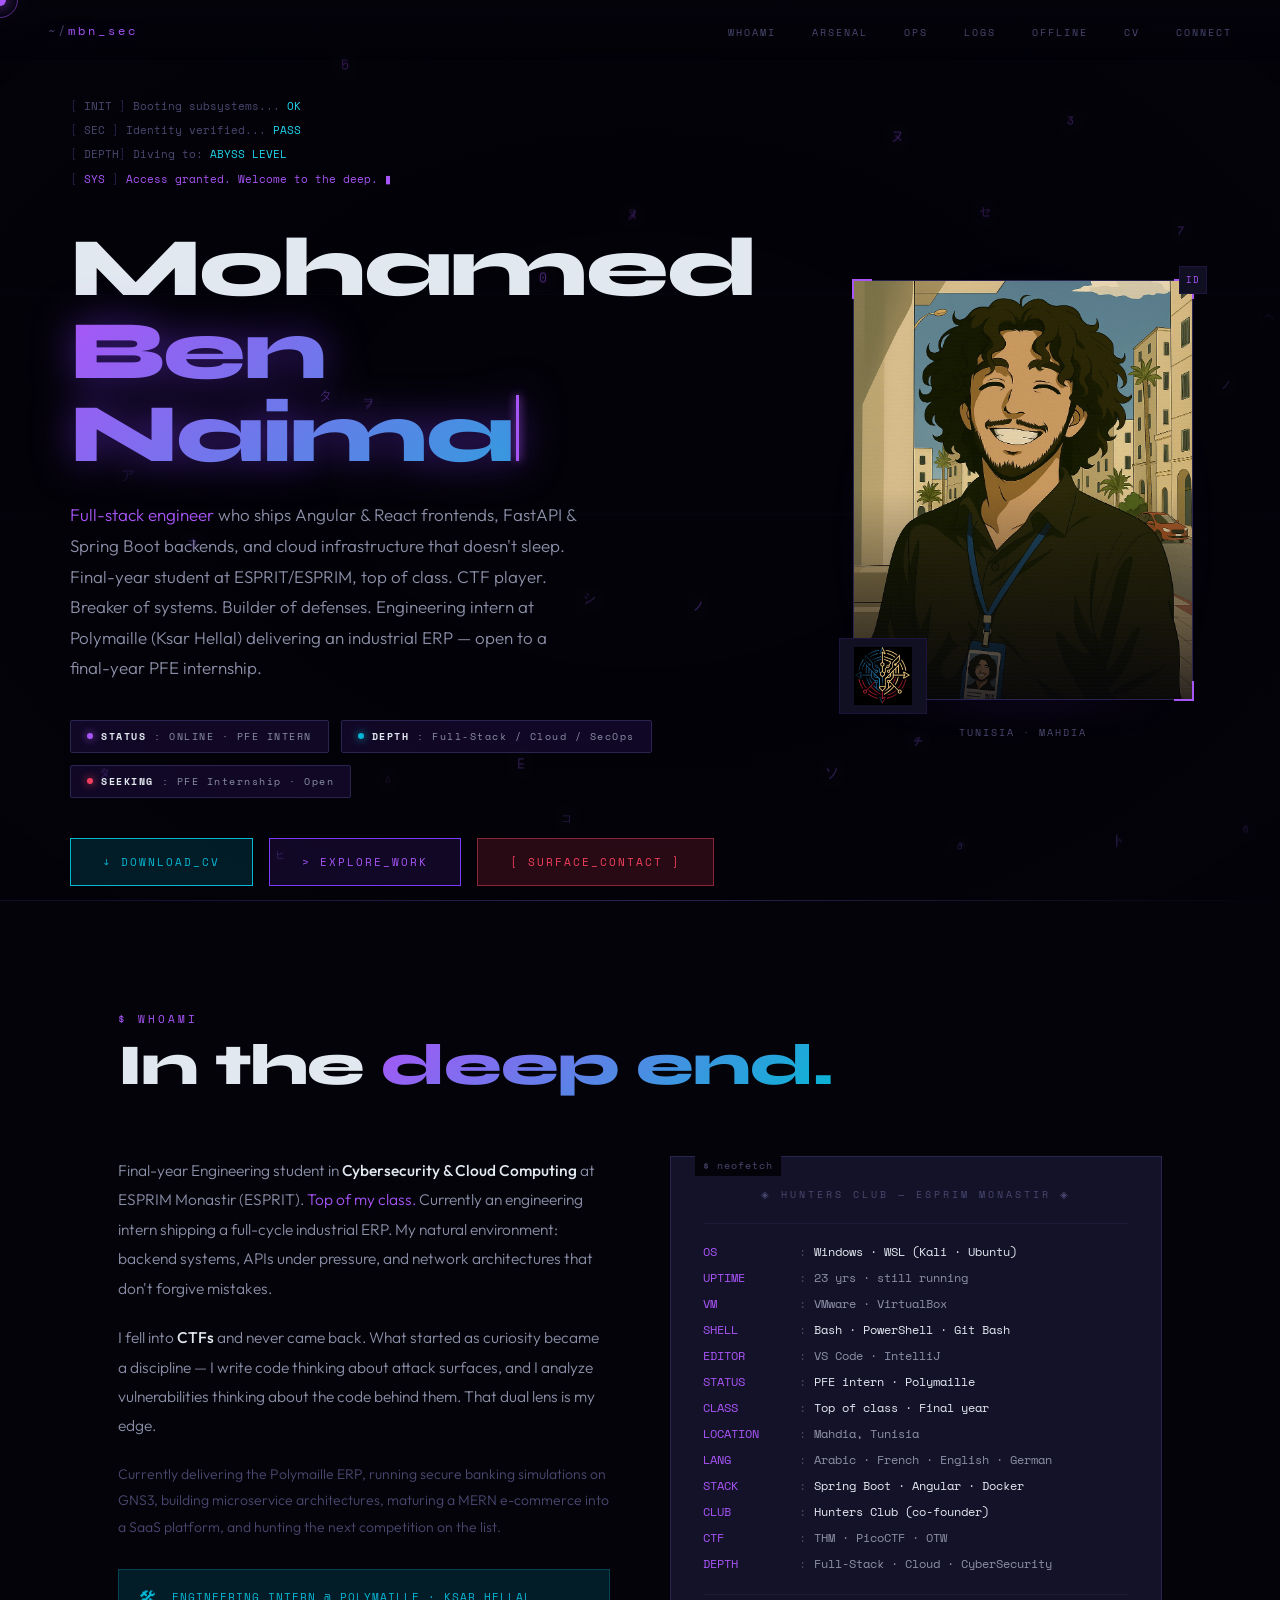
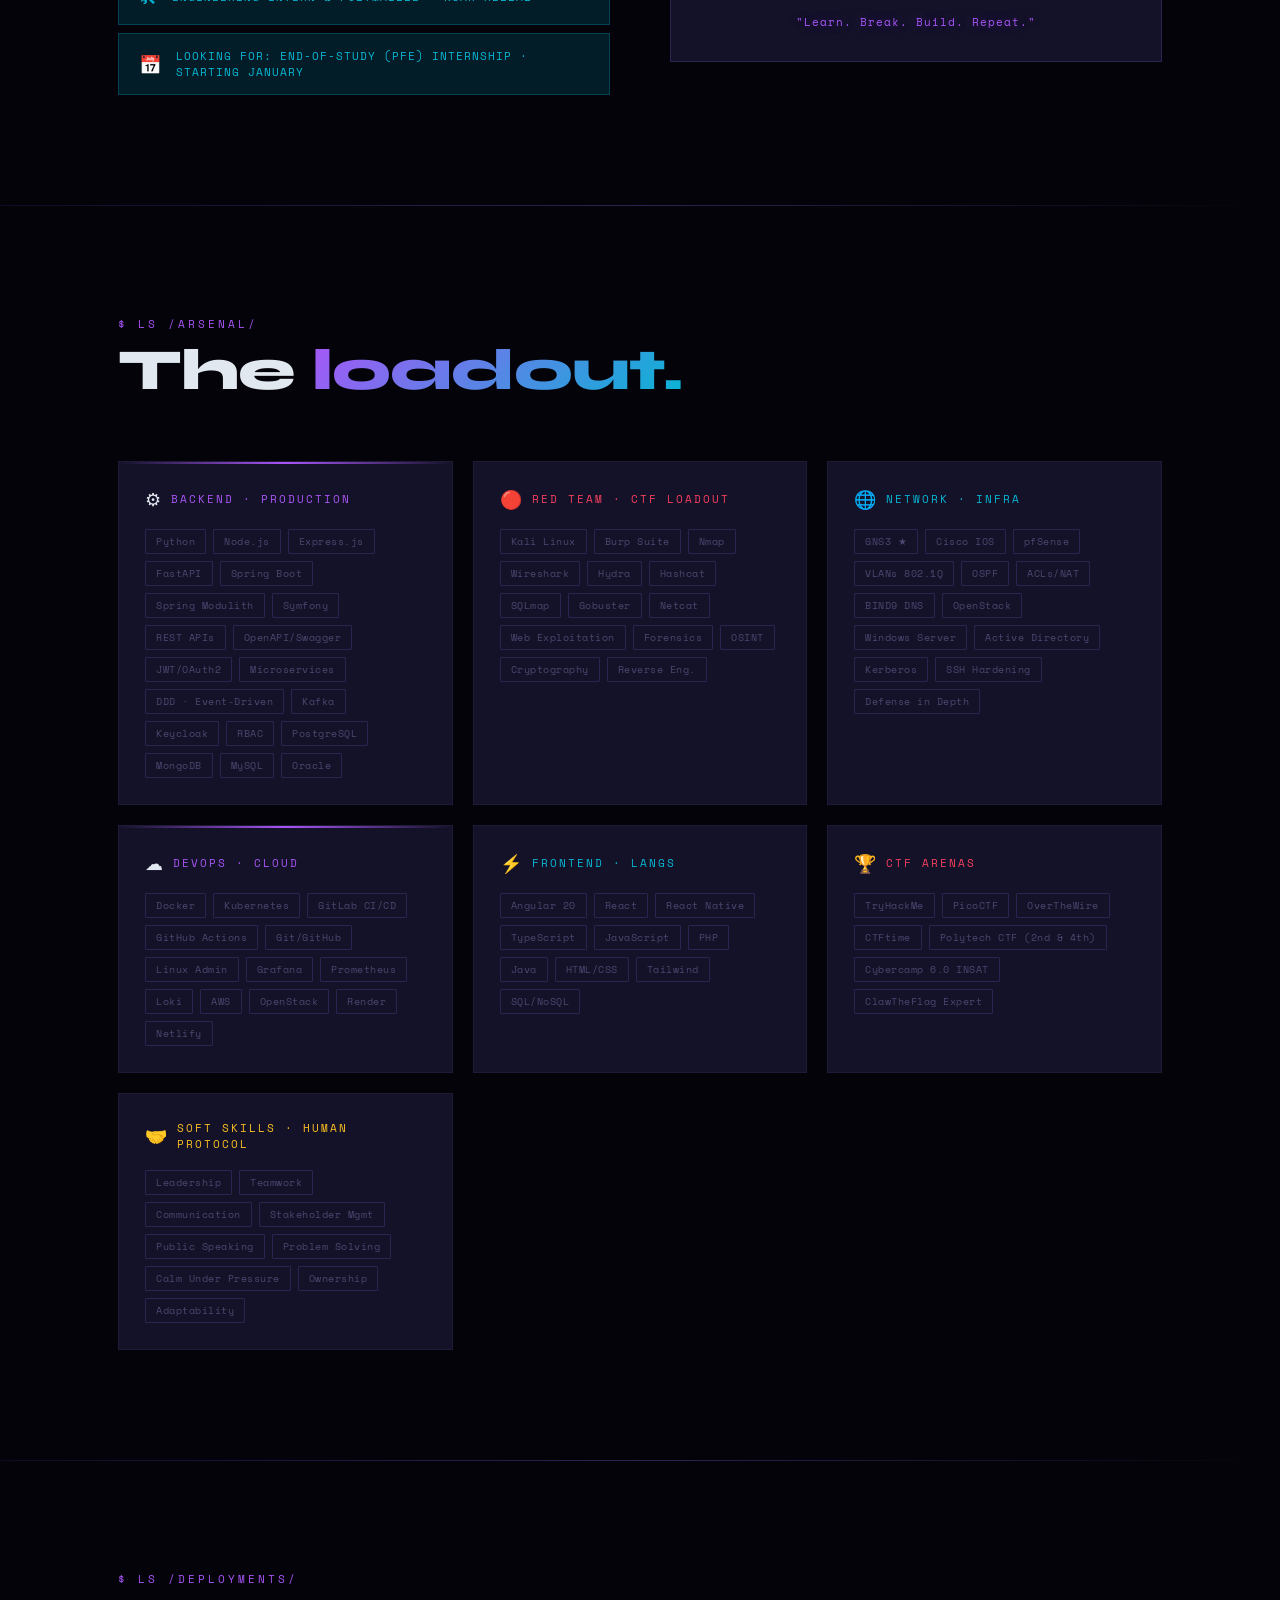
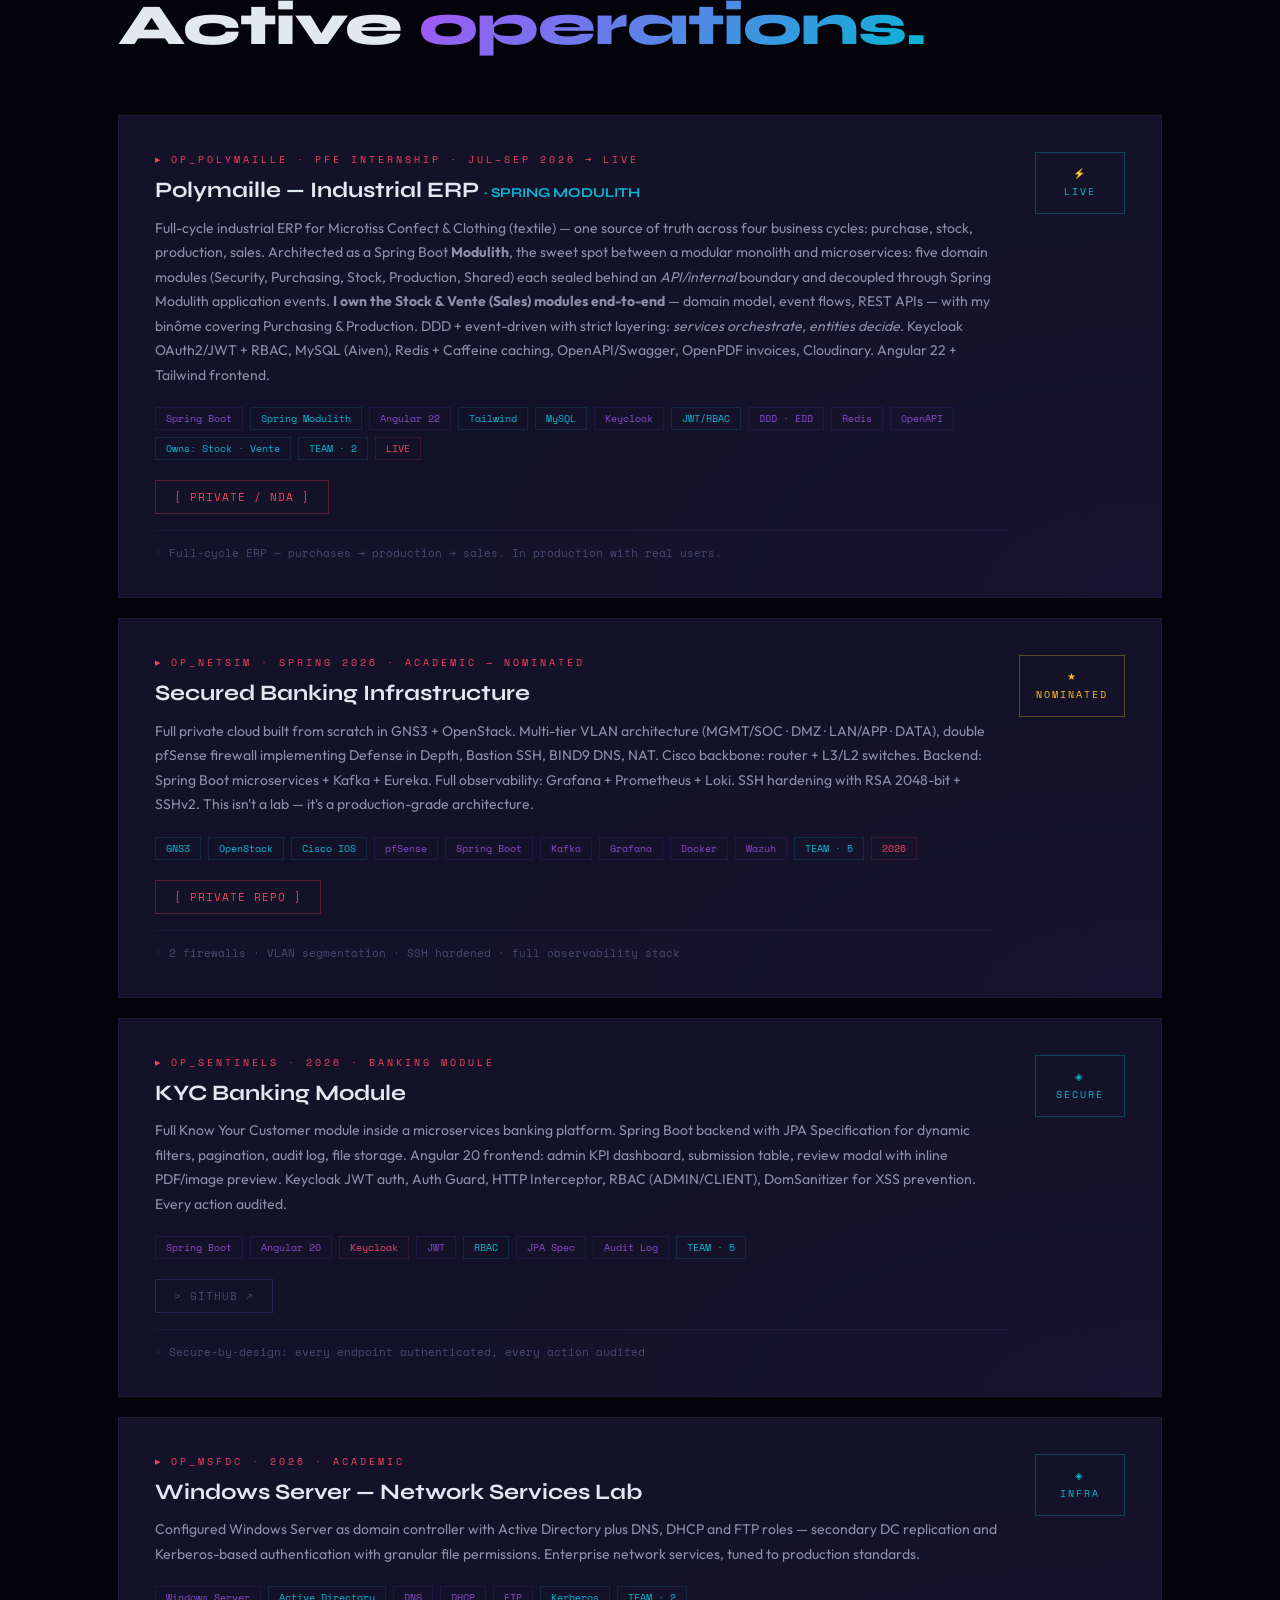
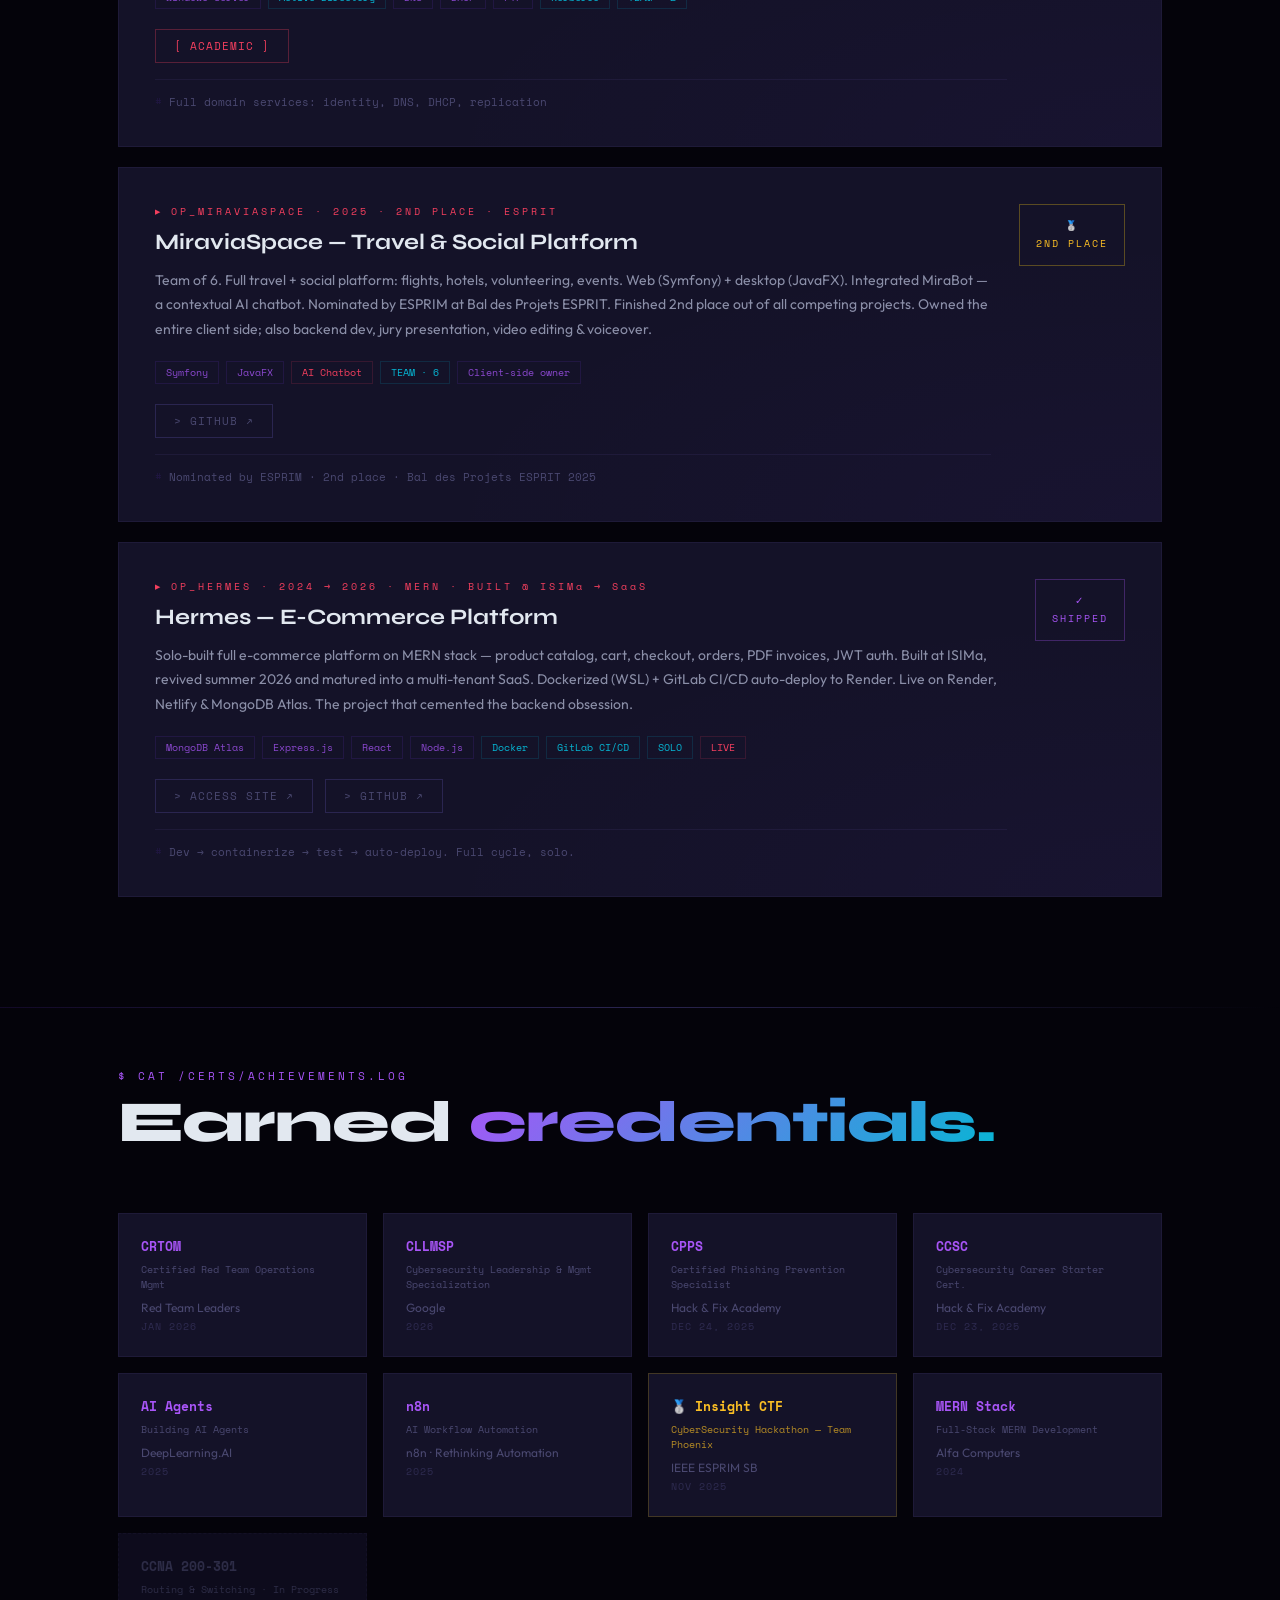
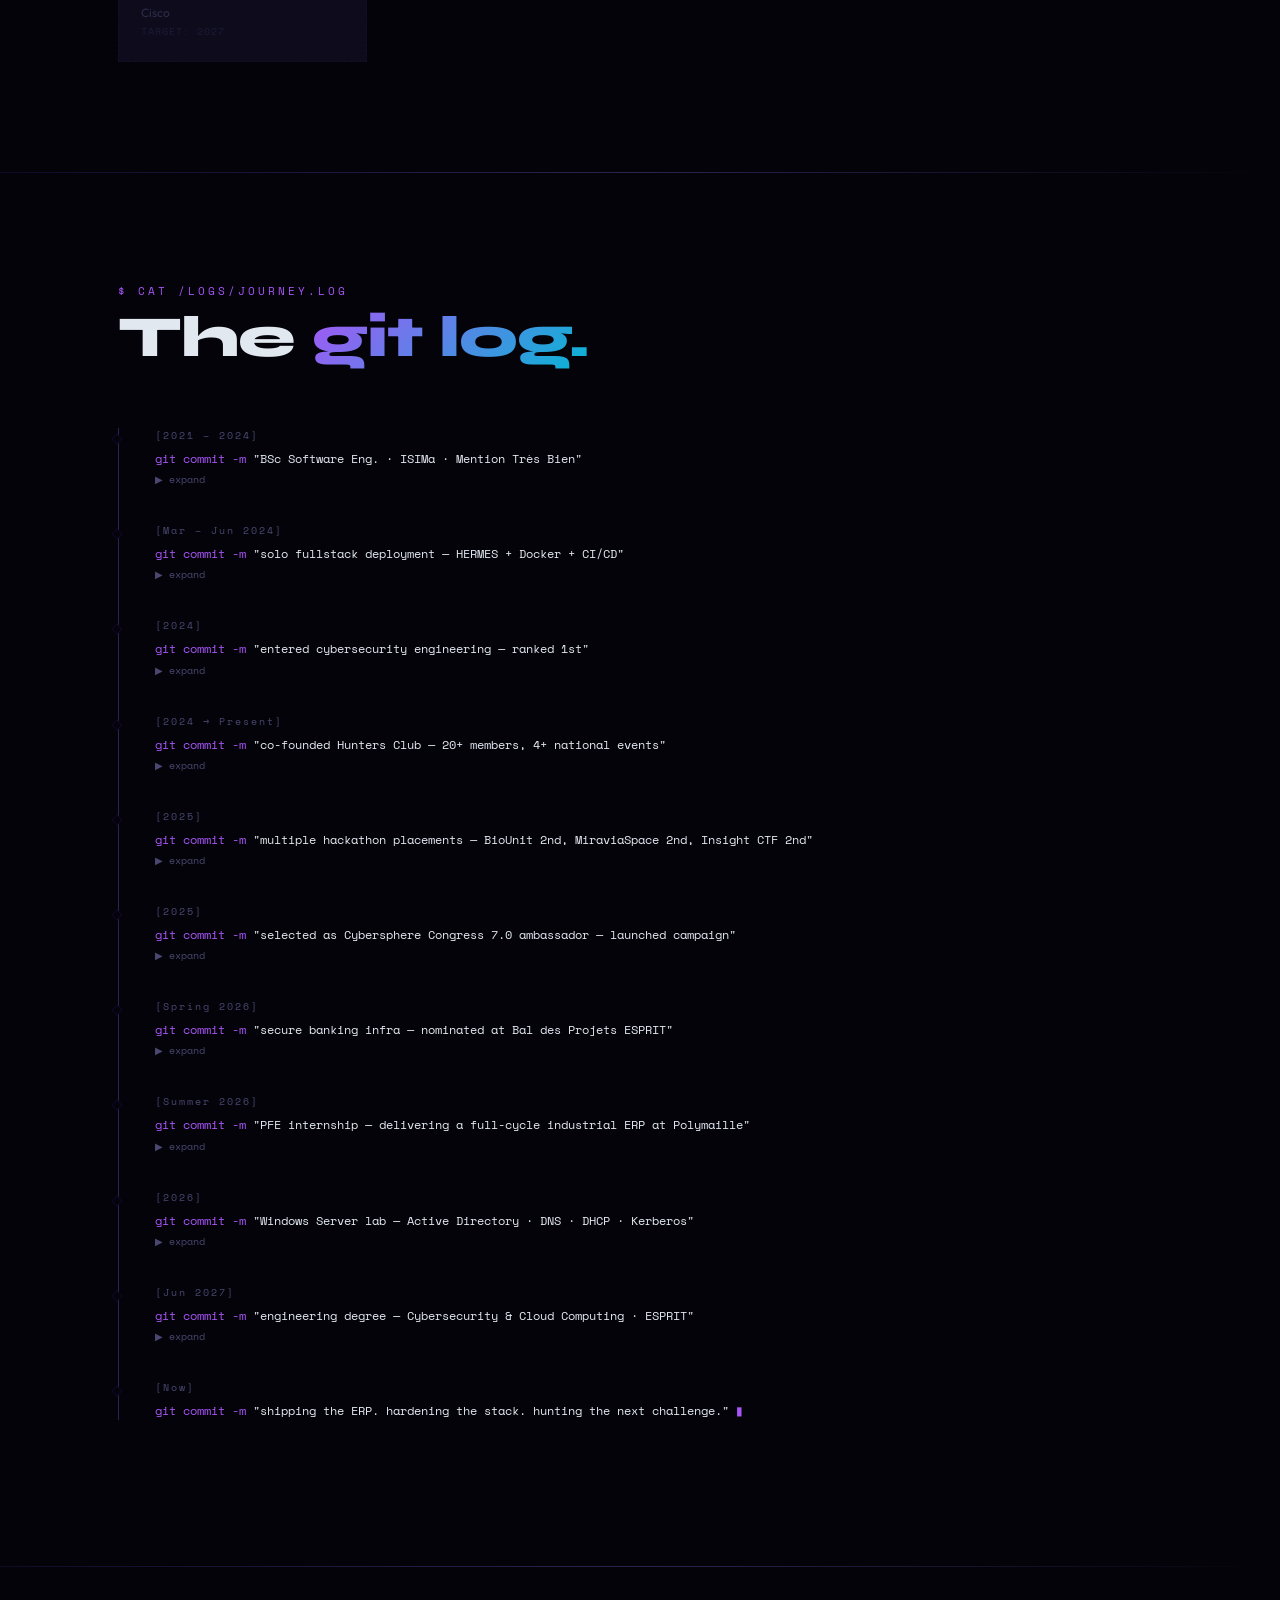
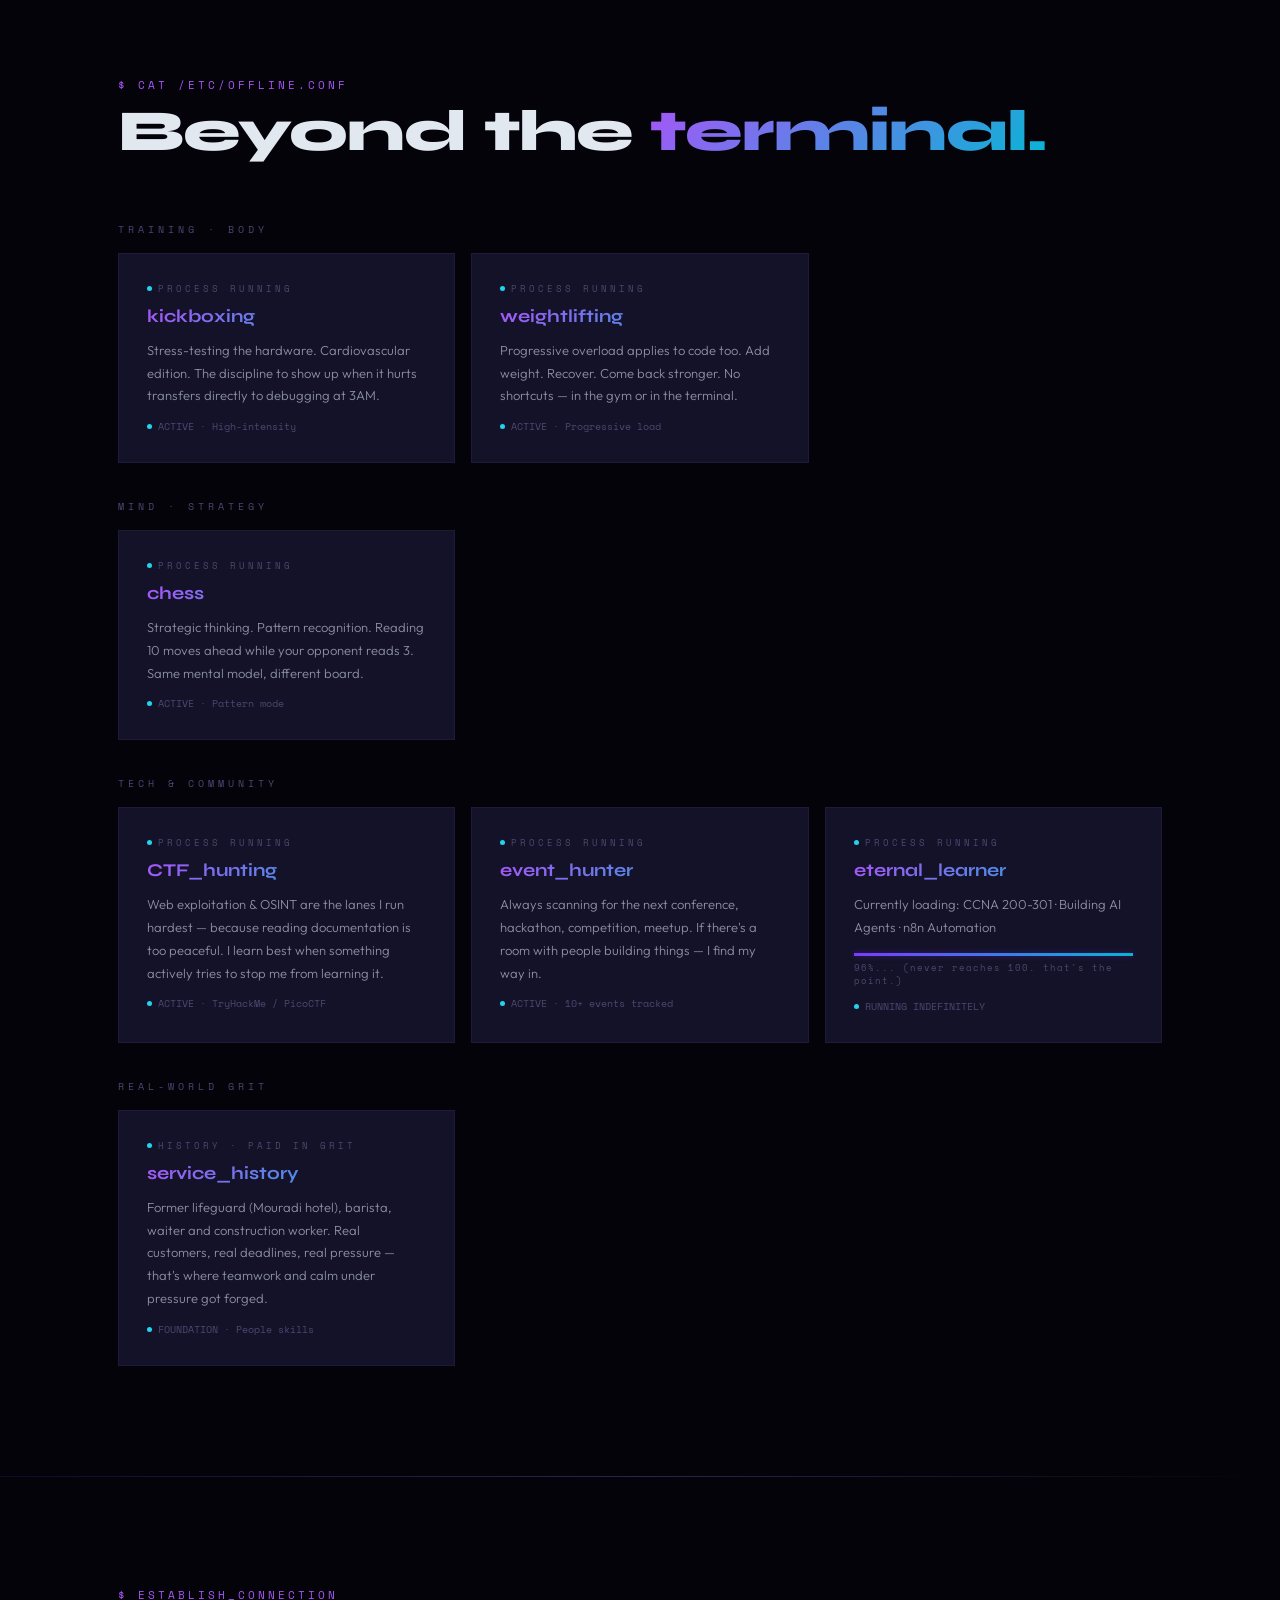
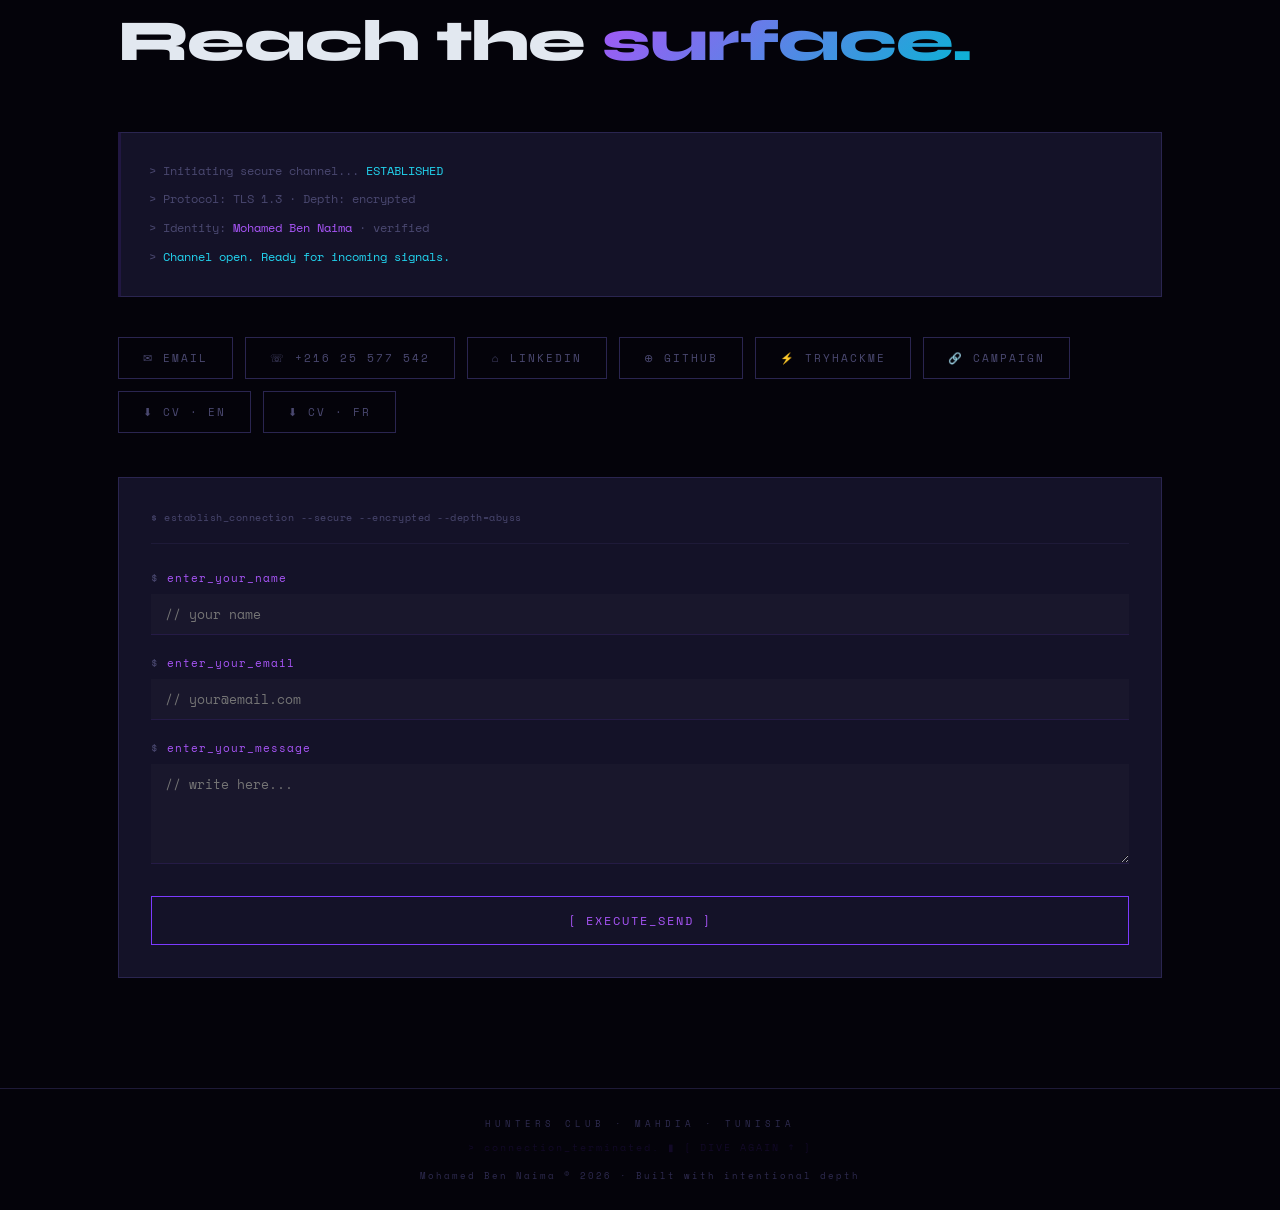
==== commit 3ed1a615: "feat: add Download CV (EN/FR) — hero CTA, nav link, contact channels" ====
--- a/index.html
+++ b/index.html
@@ -260,6 +260,13 @@
   transition: box-shadow 0.3s, border-color 0.3s;
 }
 .btn-B:hover { box-shadow: 0 0 20px rgba(244,63,94,0.3); border-color: var(--danger); }
+.btn-dl {
+  border-color: var(--cyan);
+  color: var(--cyan);
+  background: var(--cyan-dim);
+}
+.btn-dl::before { background: linear-gradient(135deg, var(--cyan), var(--blue-mid)); }
+.btn-dl:hover { color: #fff; box-shadow: 0 0 24px var(--cyan-glow); border-color: var(--cyan); }
 
 /* Photo */
 .hero-right {
@@ -731,6 +738,7 @@
     <li><a href="#ops">ops</a></li>
     <li><a href="#logs">logs</a></li>
     <li><a href="#offline">offline</a></li>
+    <li><a href="assets/cv/Mohamed_Ben_Naima_CV_EN.pdf" download>cv</a></li>
     <li><a href="#connect">connect</a></li>
   </ul>
 </nav>
@@ -760,6 +768,7 @@
         <div class="stat-pill"><div class="stat-dot d"></div><span class="stat-val">SEEKING</span>: PFE Internship · Open</div>
       </div>
       <div class="hero-ctas">
+        <a href="assets/cv/Mohamed_Ben_Naima_CV_EN.pdf" download class="btn-A btn-dl"><span>↓ DOWNLOAD_CV</span></a>
         <a href="#ops" class="btn-A"><span>> EXPLORE_WORK</span></a>
         <a href="#connect" class="btn-B">[ SURFACE_CONTACT ]</a>
       </div>
@@ -1212,6 +1221,8 @@
       <a href="https://github.com/Mohamed-Ben-Naima" target="_blank" class="ch-btn">⊕ GITHUB</a>
       <a href="https://tryhackme.com/p/medbennaima2021" target="_blank" class="ch-btn">⚡ TRYHACKME</a>
       <a href="https://huntersxcybersphere.netlify.app/" target="_blank" class="ch-btn">🔗 CAMPAIGN</a>
+      <a href="assets/cv/Mohamed_Ben_Naima_CV_EN.pdf" download class="ch-btn">⬇ CV · EN</a>
+      <a href="assets/cv/Mohamed_Ben_Naima_CV_FR.pdf" download class="ch-btn">⬇ CV · FR</a>
     </div>
     <div class="term-form reveal">
       <div class="f-field">
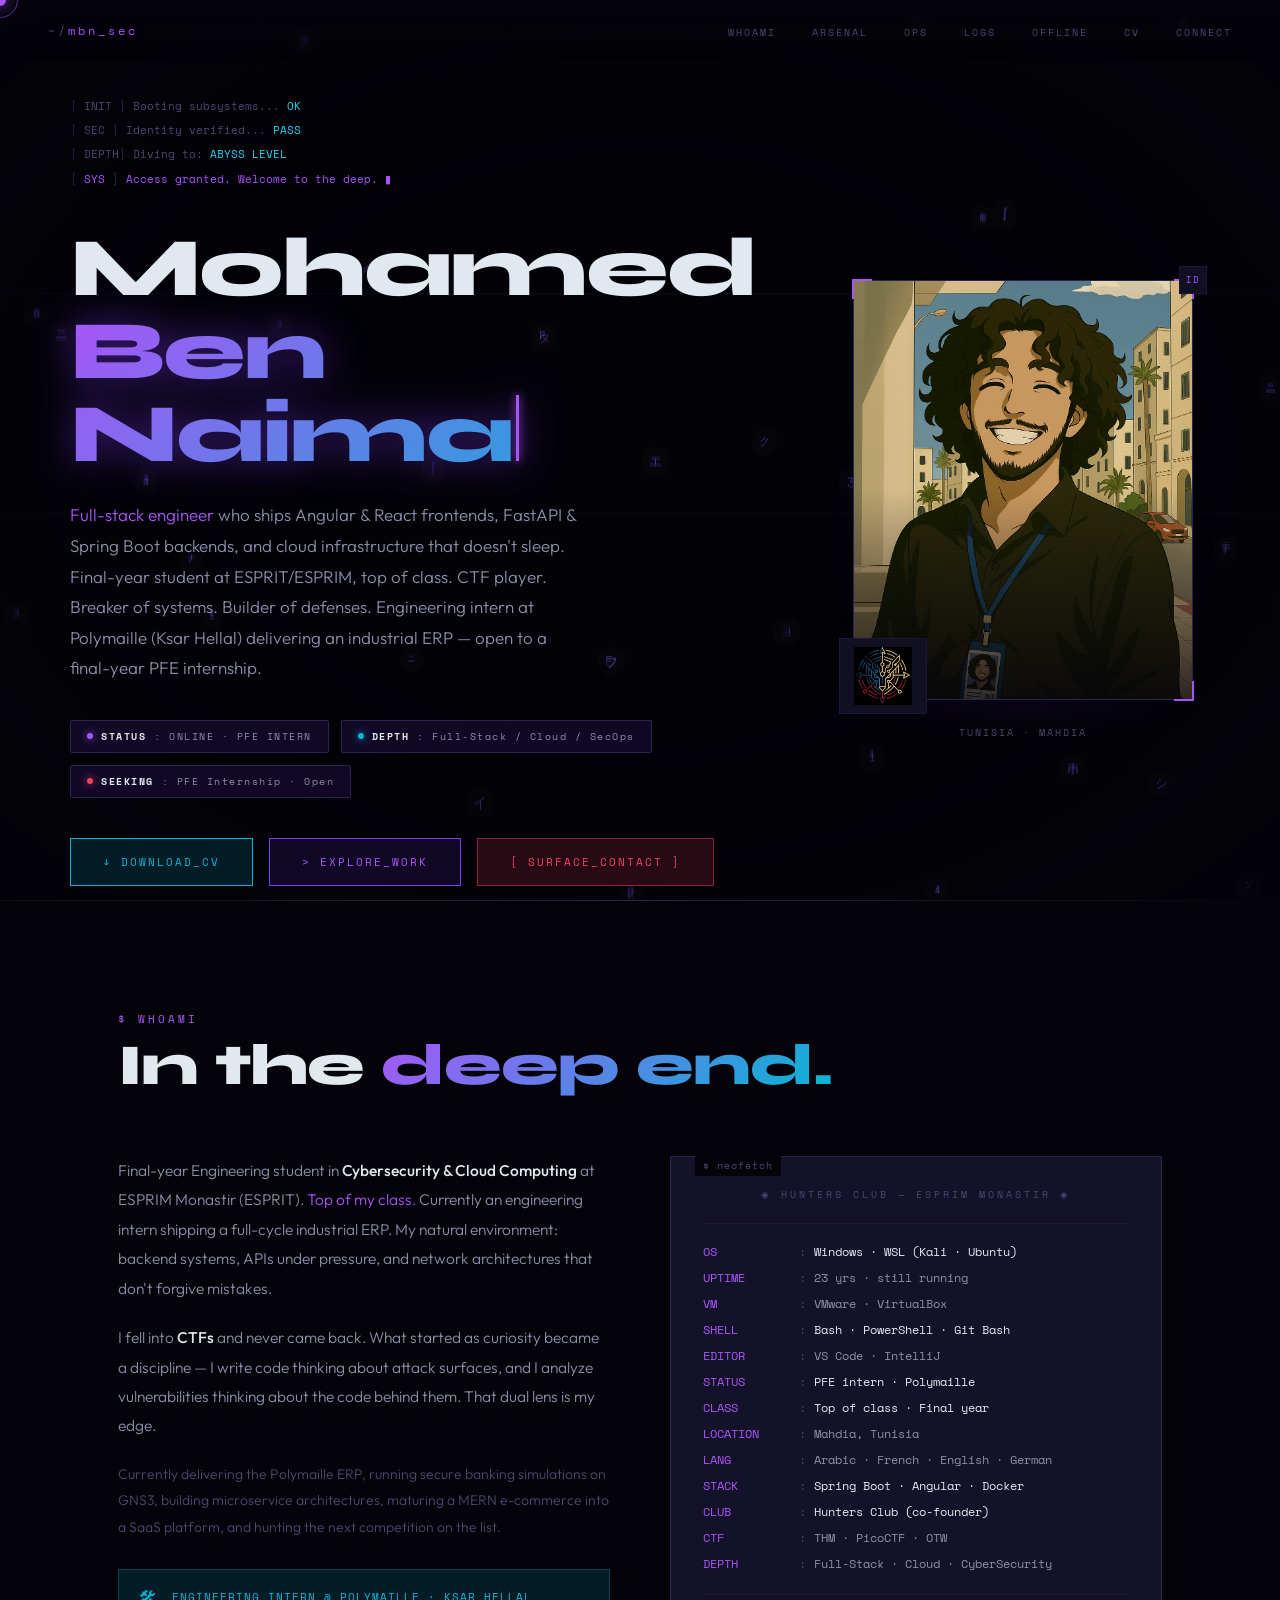
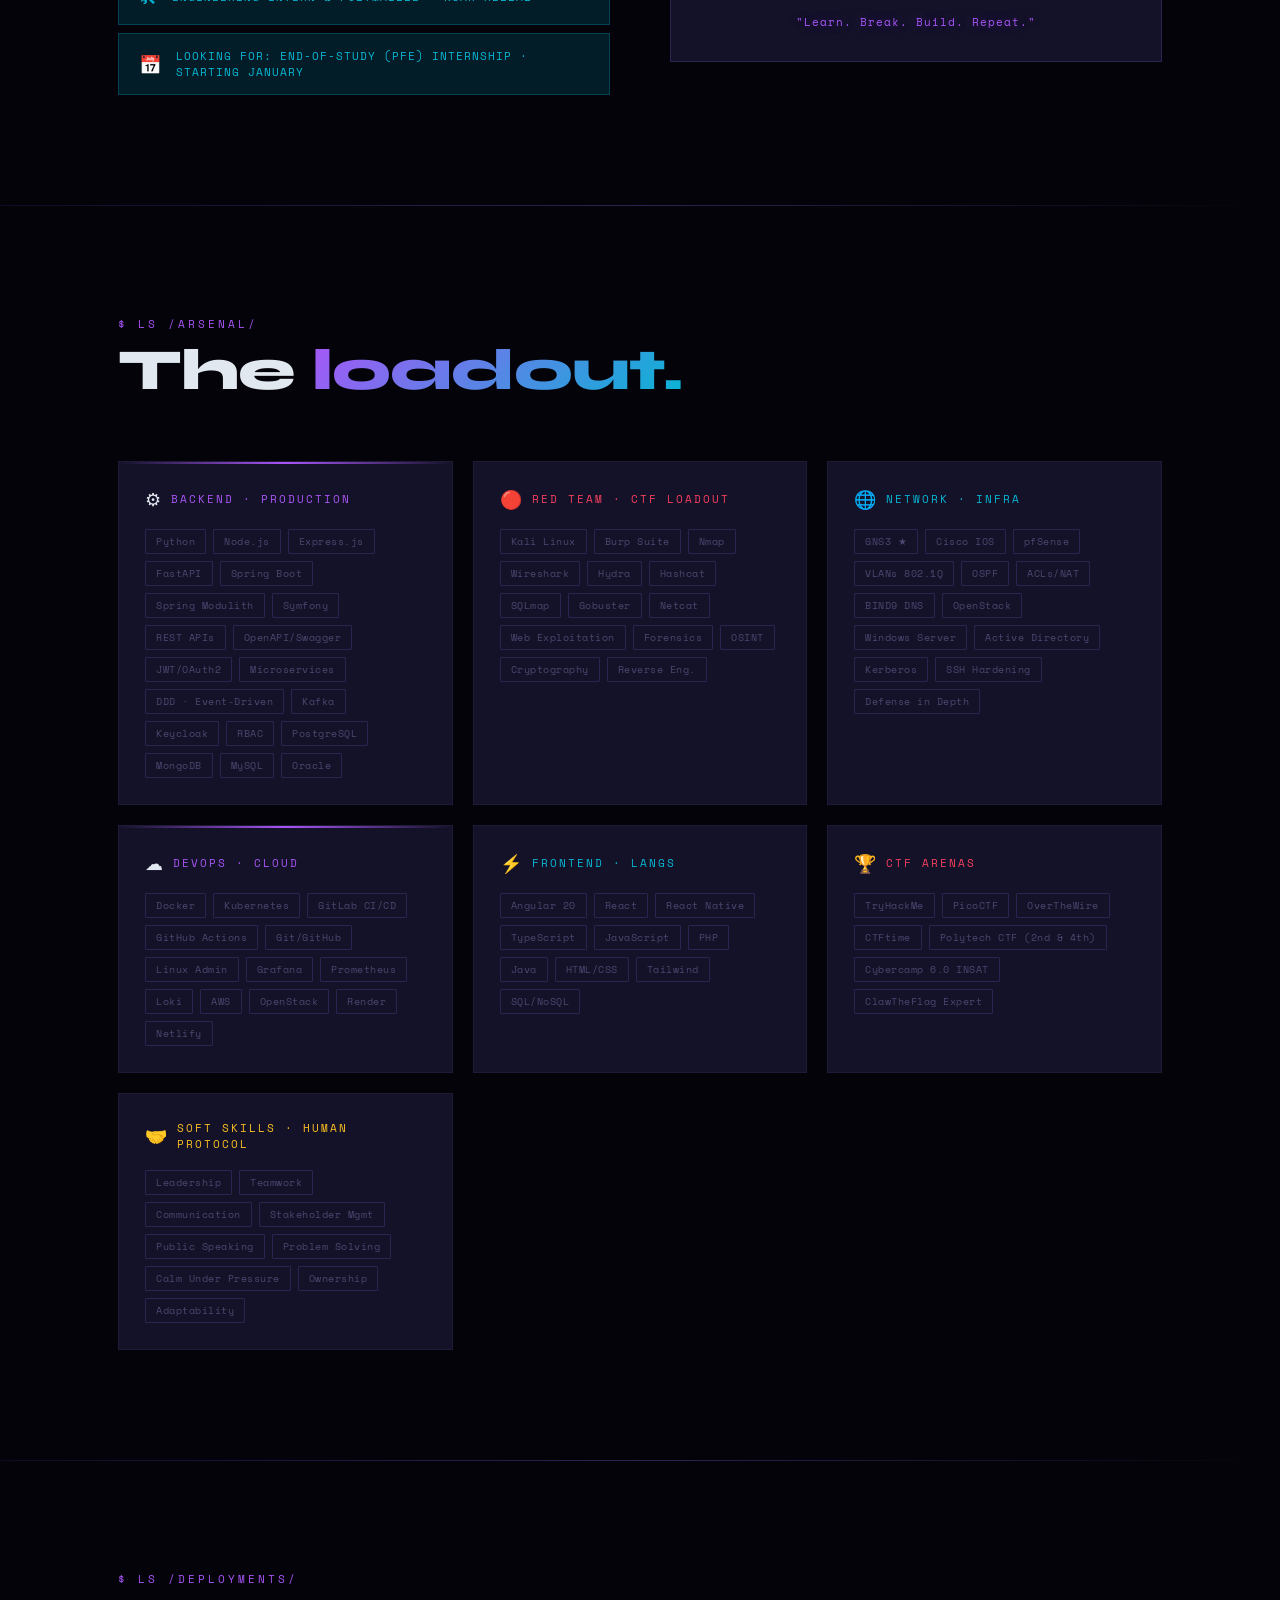
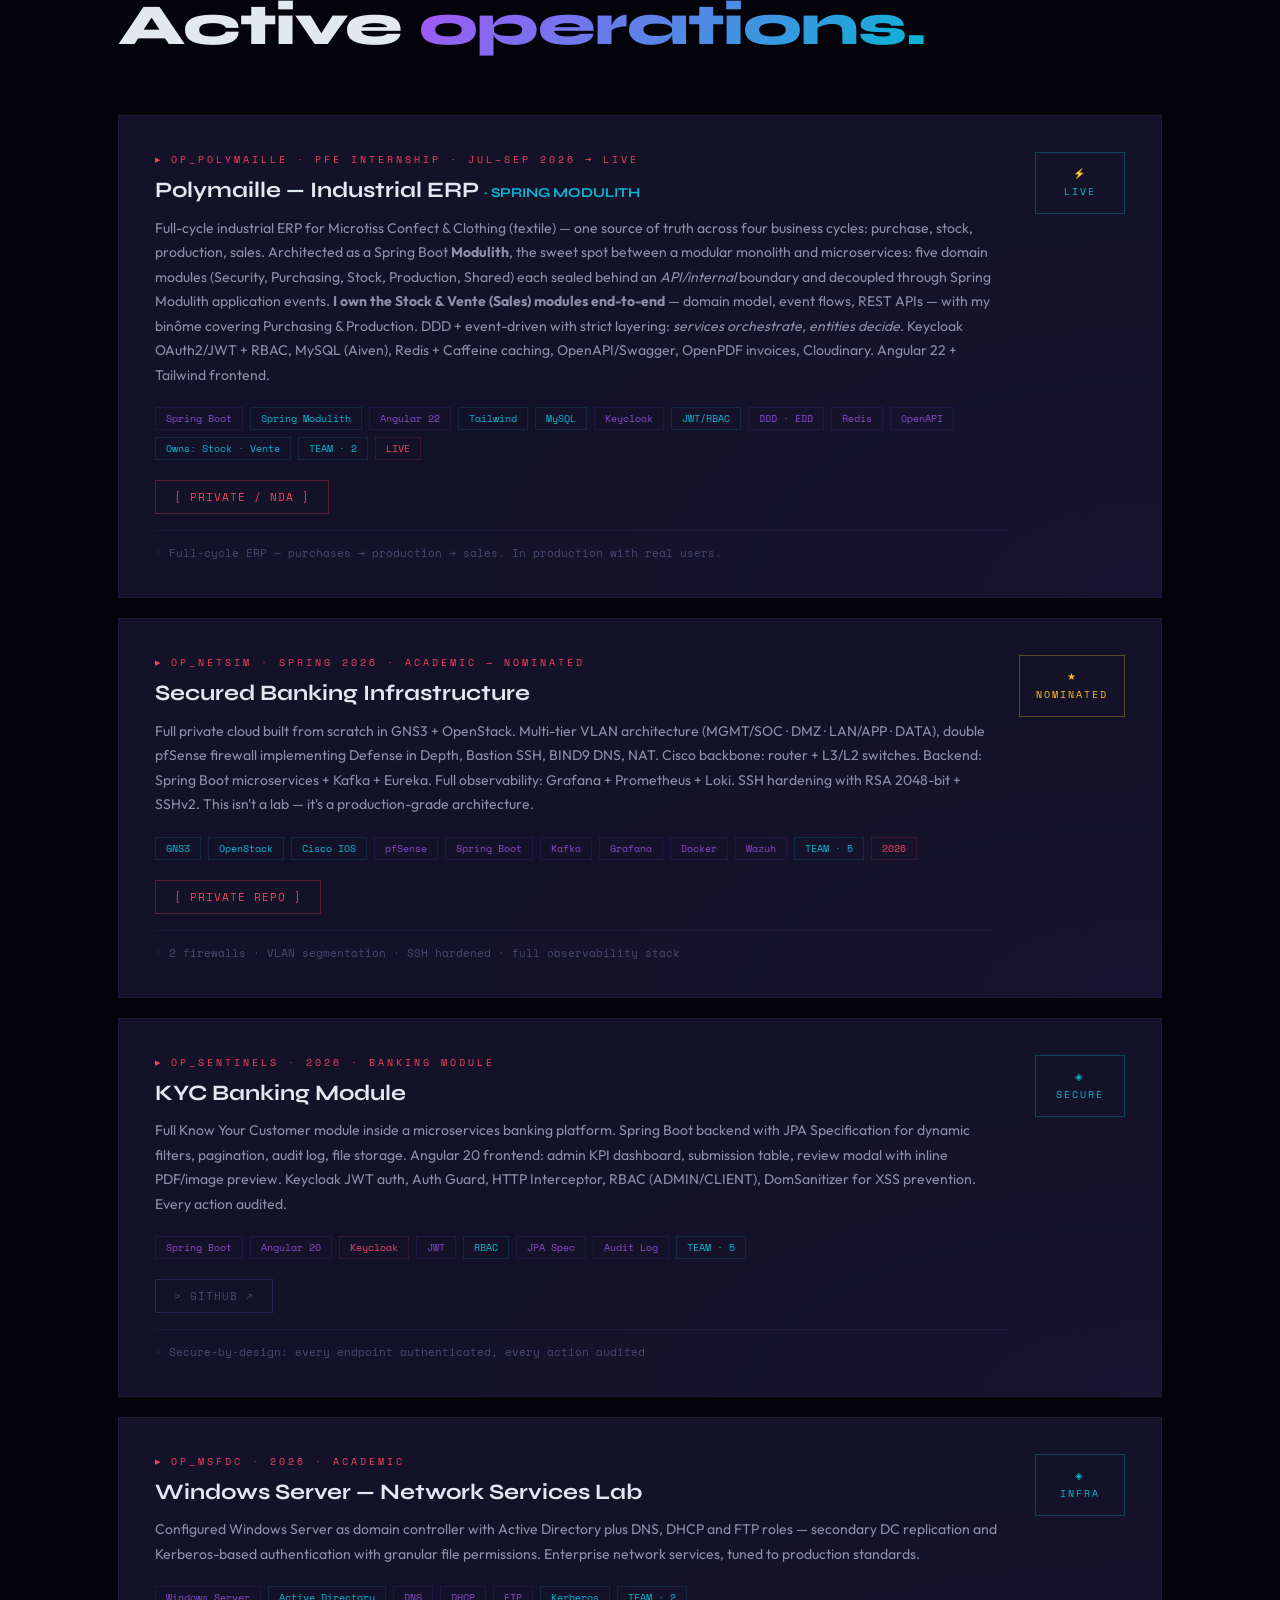
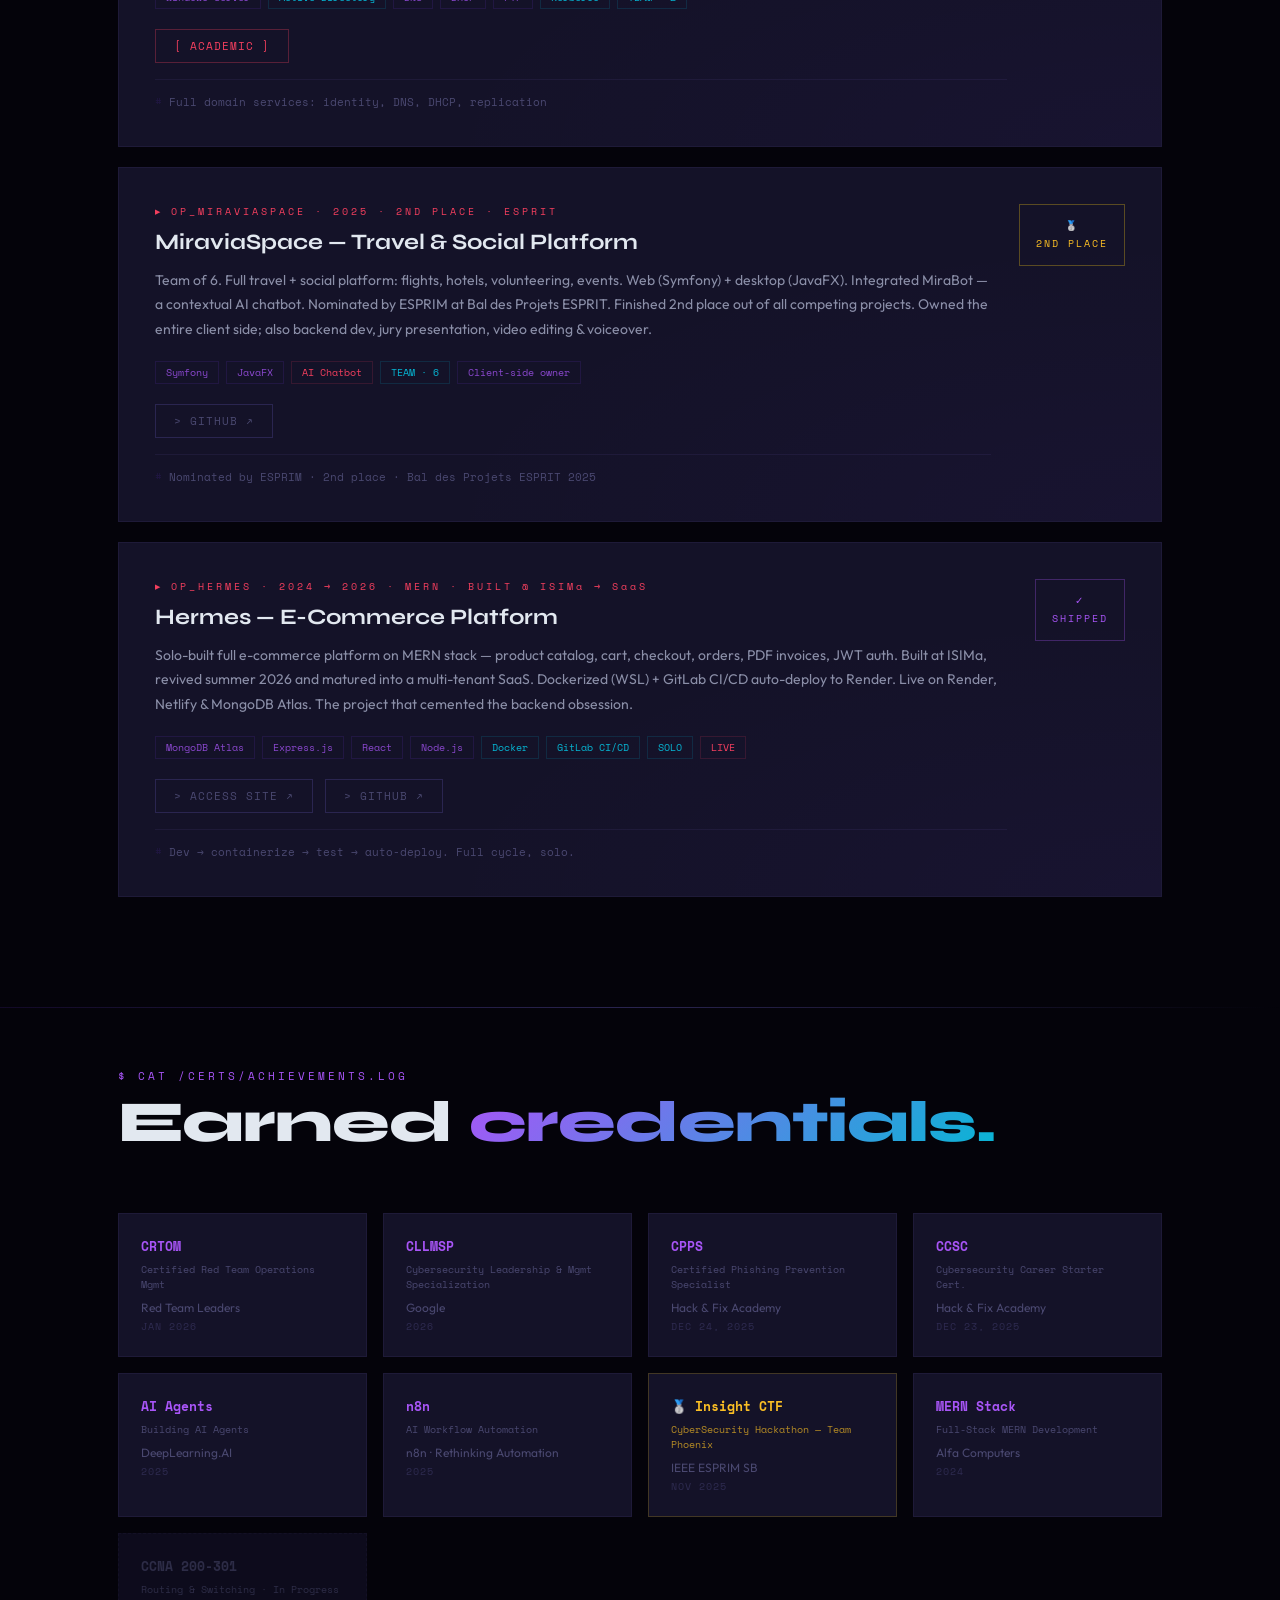
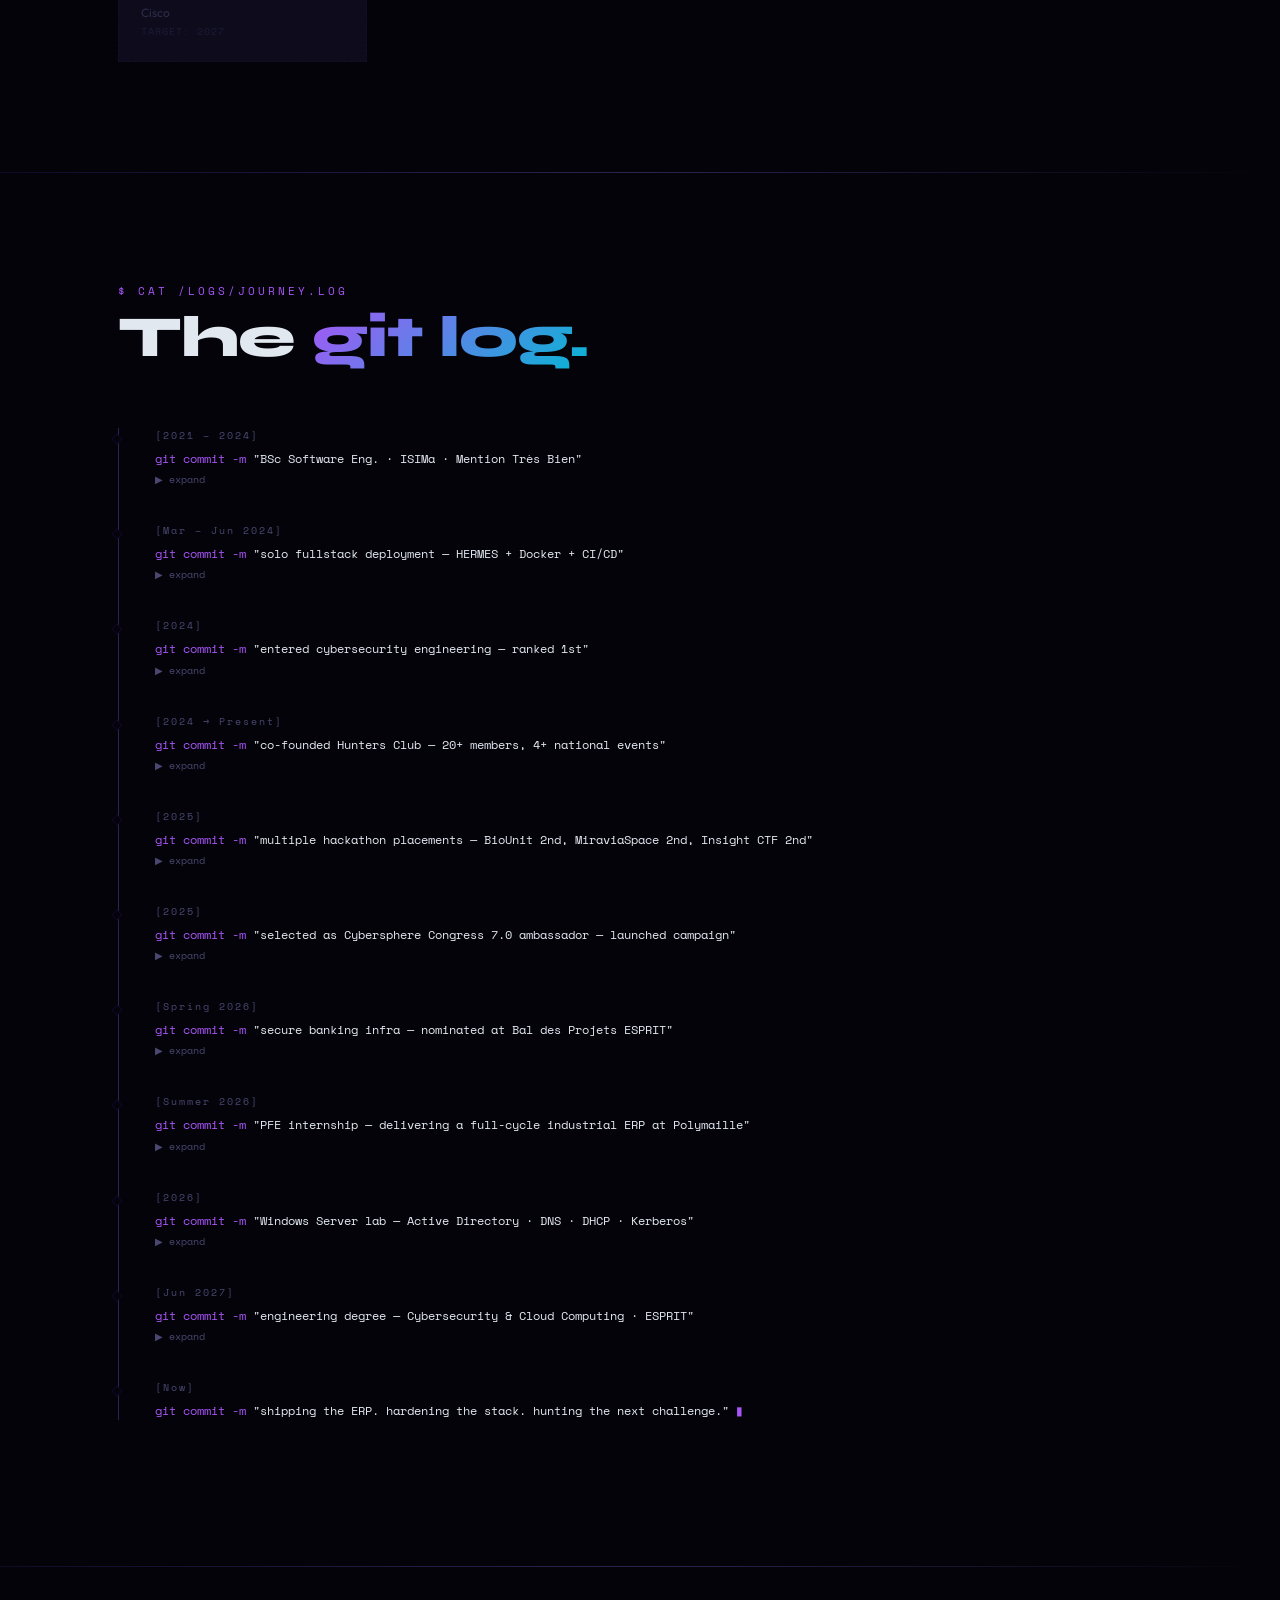
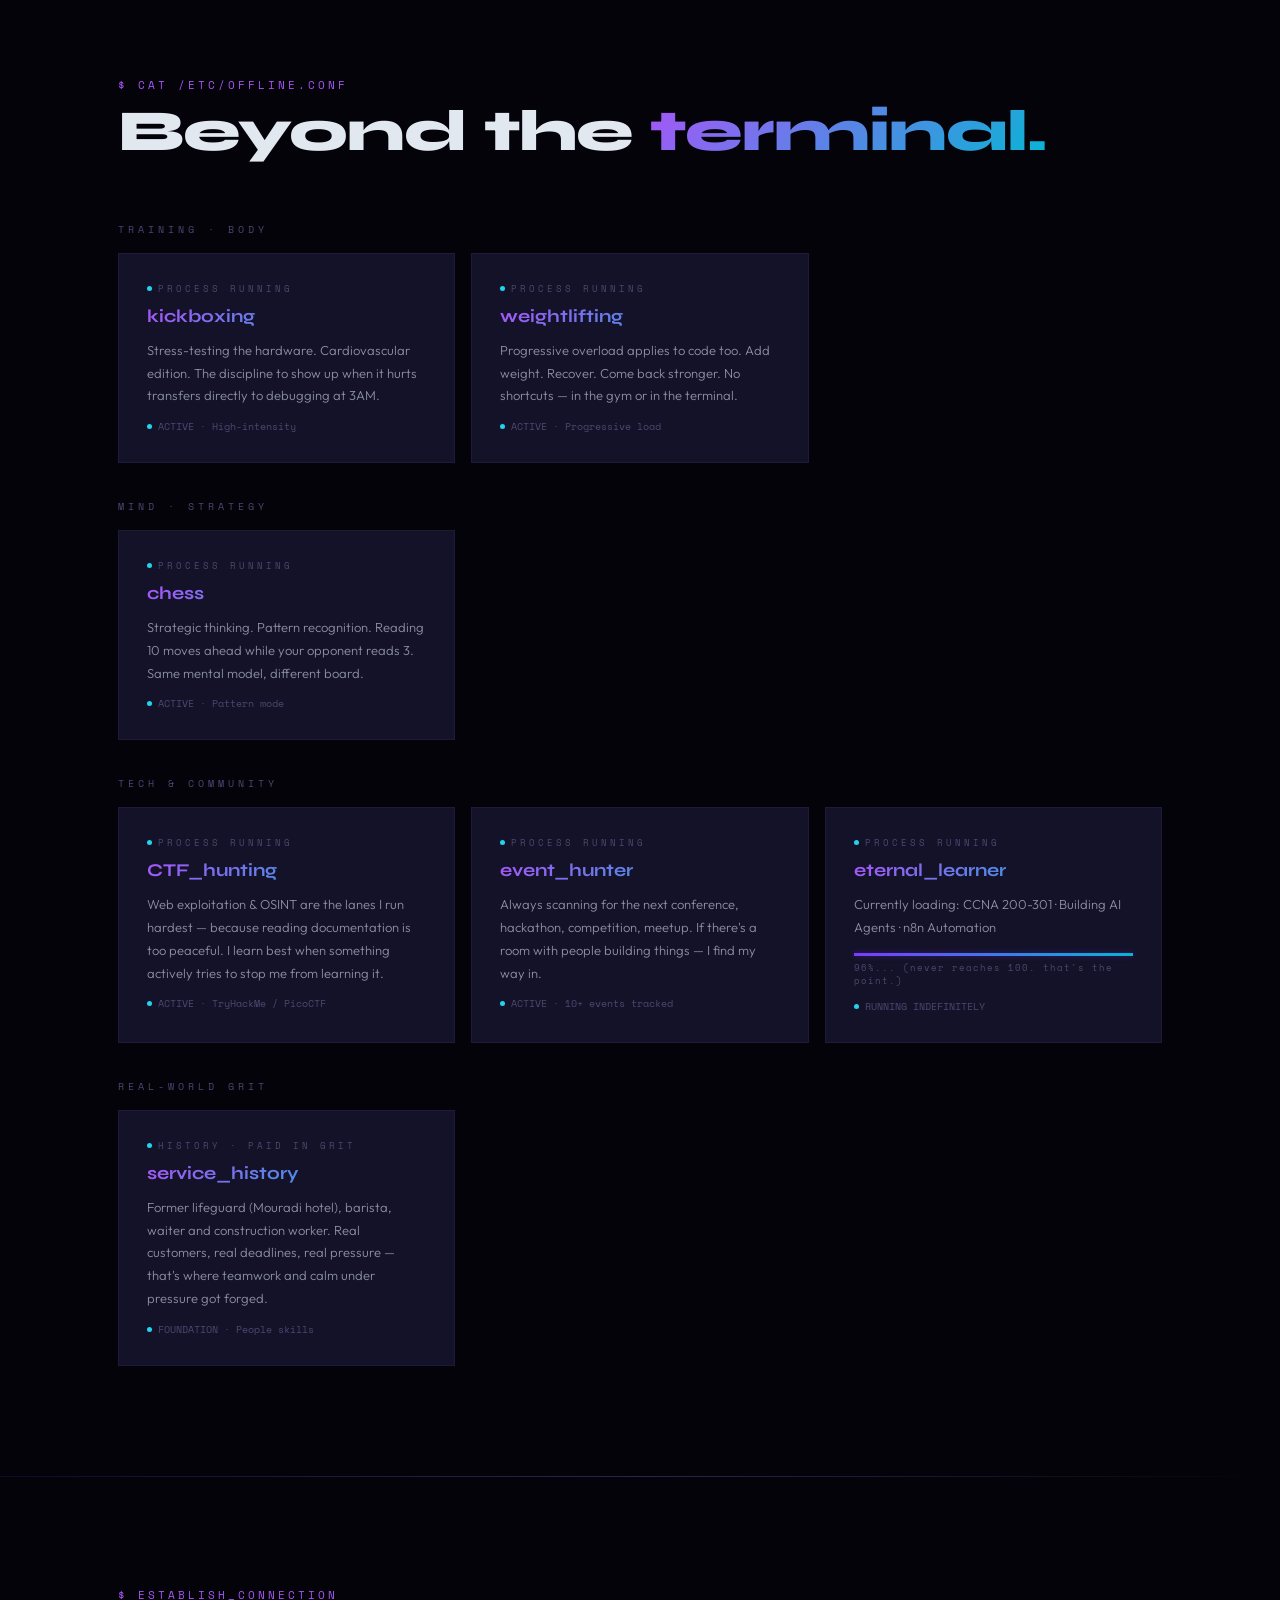
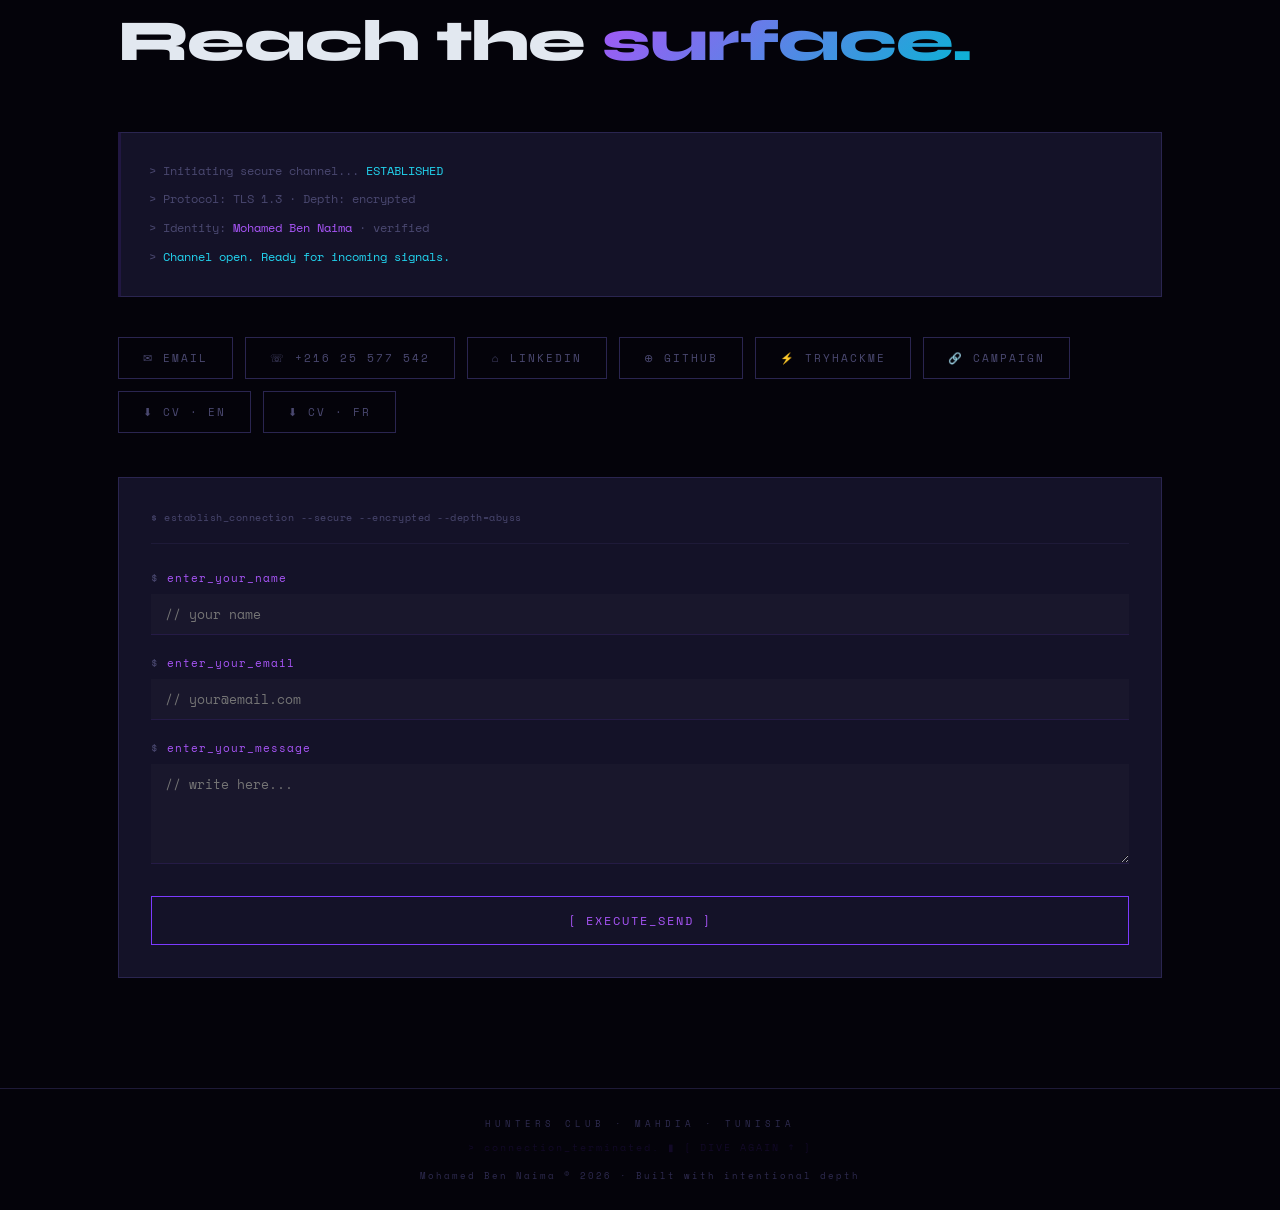
==== commit eaecdce1: "refactor: cv download → assets/cv/{English,French}, kebab-case naming (ATS standard)" ====
--- a/index.html
+++ b/index.html
@@ -738,7 +738,7 @@
     <li><a href="#ops">ops</a></li>
     <li><a href="#logs">logs</a></li>
     <li><a href="#offline">offline</a></li>
-    <li><a href="assets/cv/Mohamed_Ben_Naima_CV_EN.pdf" download>cv</a></li>
+    <li><a href="assets/cv/English/Mohamed-Ben-Naima-CV-EN.pdf" download>cv</a></li>
     <li><a href="#connect">connect</a></li>
   </ul>
 </nav>
@@ -768,7 +768,7 @@
         <div class="stat-pill"><div class="stat-dot d"></div><span class="stat-val">SEEKING</span>: PFE Internship · Open</div>
       </div>
       <div class="hero-ctas">
-        <a href="assets/cv/Mohamed_Ben_Naima_CV_EN.pdf" download class="btn-A btn-dl"><span>↓ DOWNLOAD_CV</span></a>
+        <a href="assets/cv/English/Mohamed-Ben-Naima-CV-EN.pdf" download class="btn-A btn-dl"><span>↓ DOWNLOAD_CV</span></a>
         <a href="#ops" class="btn-A"><span>> EXPLORE_WORK</span></a>
         <a href="#connect" class="btn-B">[ SURFACE_CONTACT ]</a>
       </div>
@@ -1221,8 +1221,8 @@
       <a href="https://github.com/Mohamed-Ben-Naima" target="_blank" class="ch-btn">⊕ GITHUB</a>
       <a href="https://tryhackme.com/p/medbennaima2021" target="_blank" class="ch-btn">⚡ TRYHACKME</a>
       <a href="https://huntersxcybersphere.netlify.app/" target="_blank" class="ch-btn">🔗 CAMPAIGN</a>
-      <a href="assets/cv/Mohamed_Ben_Naima_CV_EN.pdf" download class="ch-btn">⬇ CV · EN</a>
-      <a href="assets/cv/Mohamed_Ben_Naima_CV_FR.pdf" download class="ch-btn">⬇ CV · FR</a>
+      <a href="assets/cv/English/Mohamed-Ben-Naima-CV-EN.pdf" download class="ch-btn">⬇ CV · EN</a>
+      <a href="assets/cv/French/Mohamed-Ben-Naima-CV-FR.pdf" download class="ch-btn">⬇ CV · FR</a>
     </div>
     <div class="term-form reveal">
       <div class="f-field">
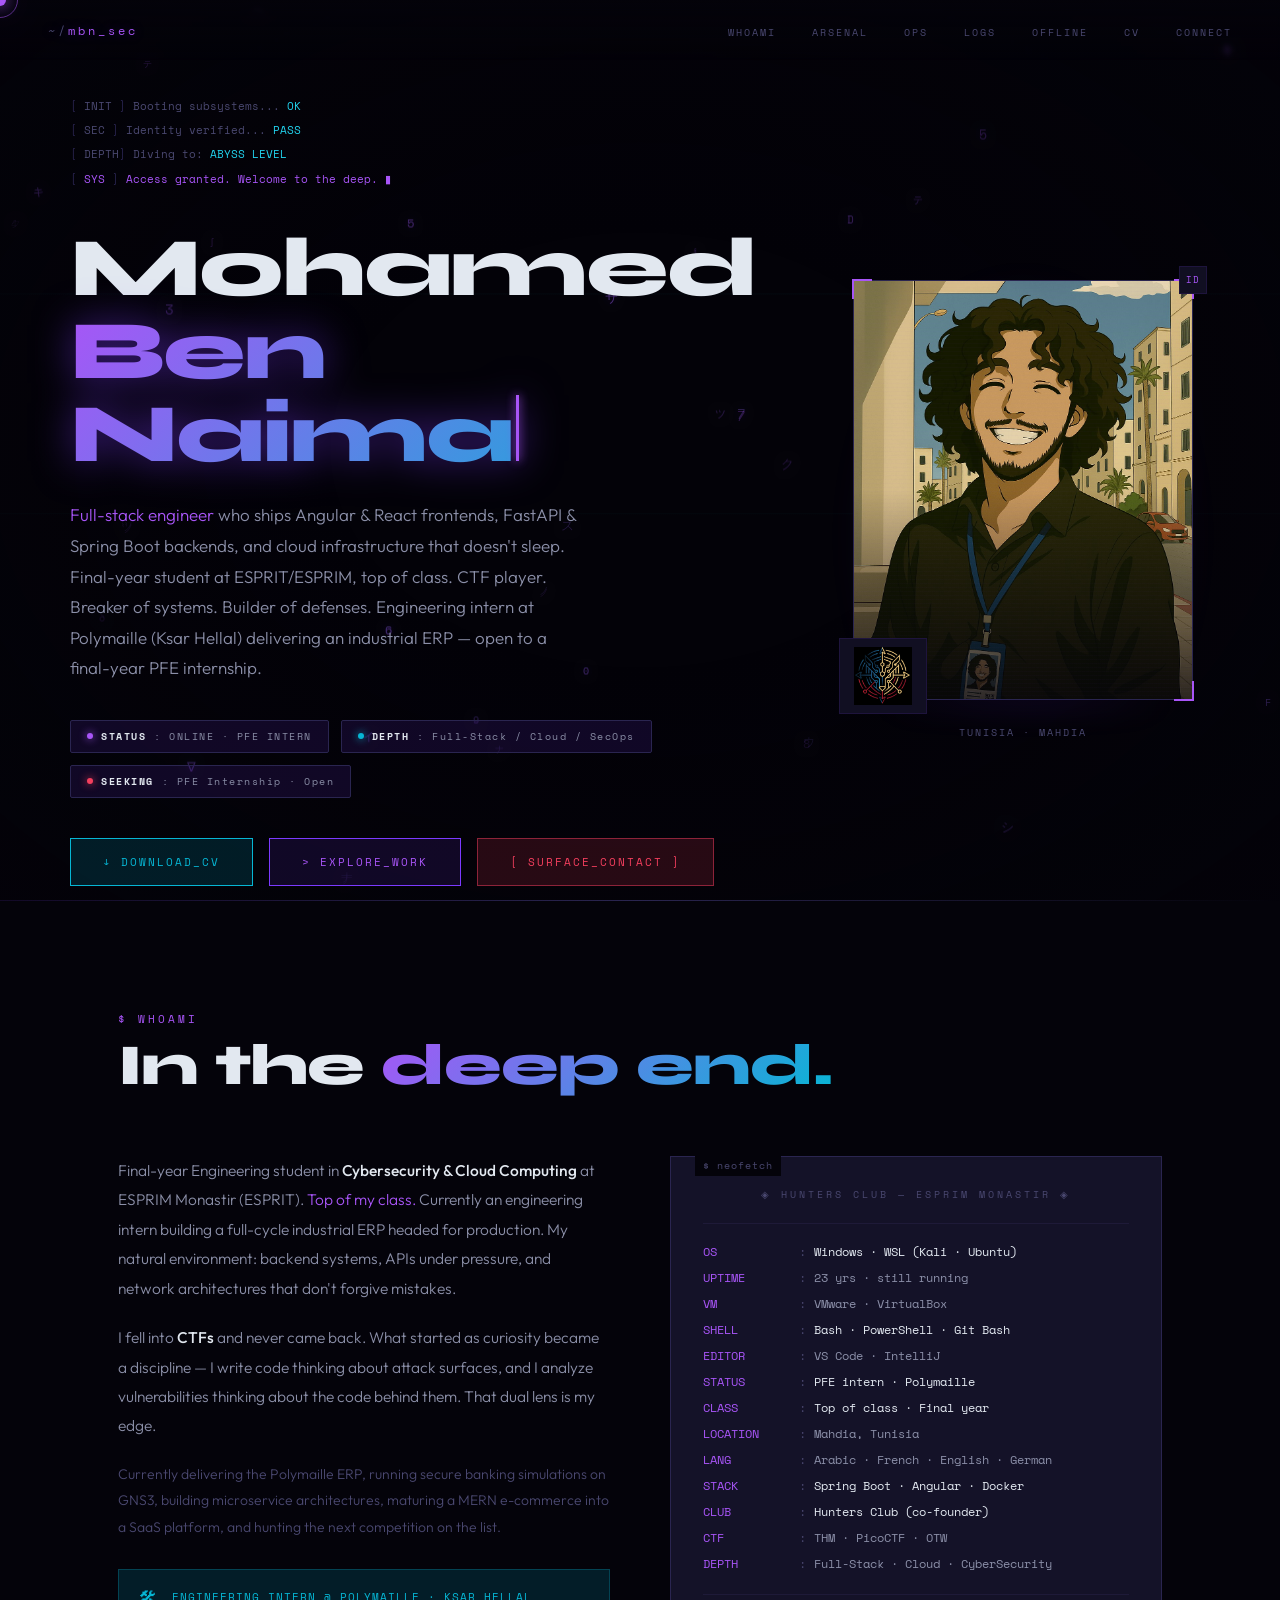
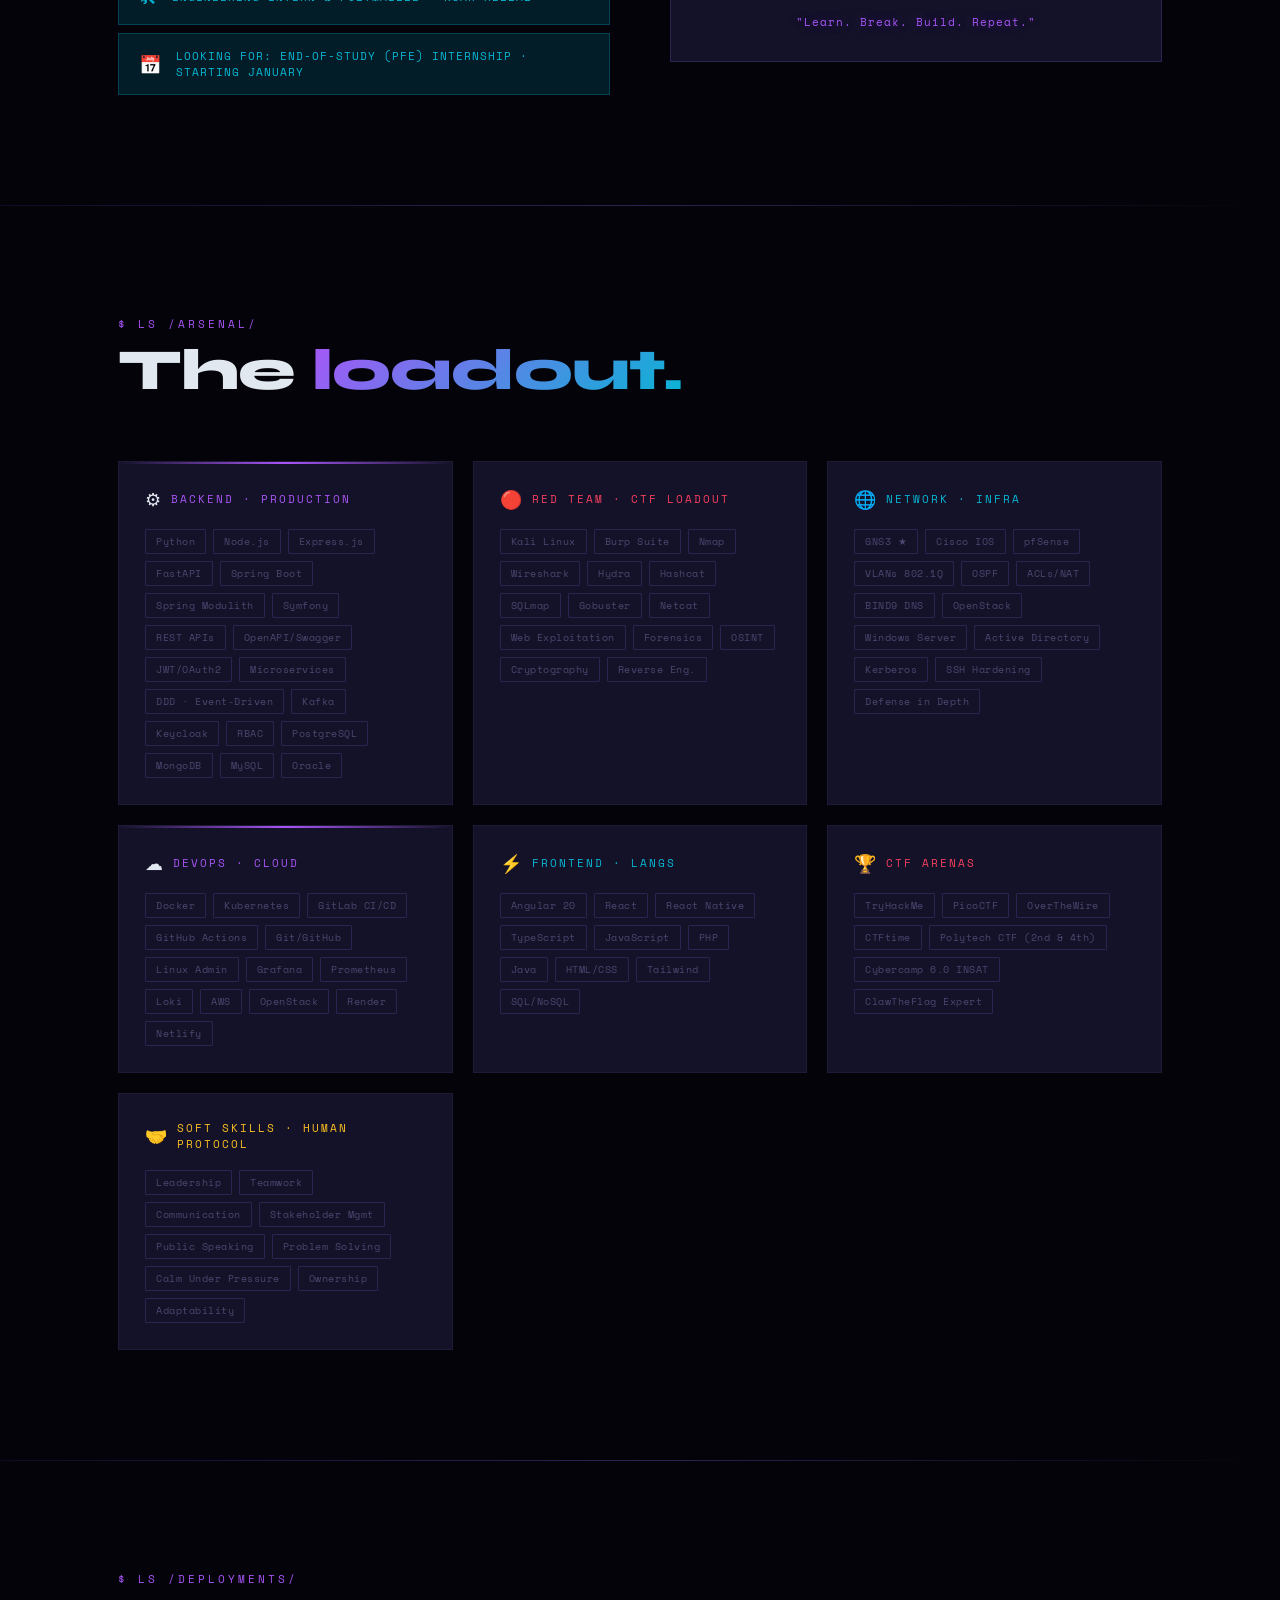
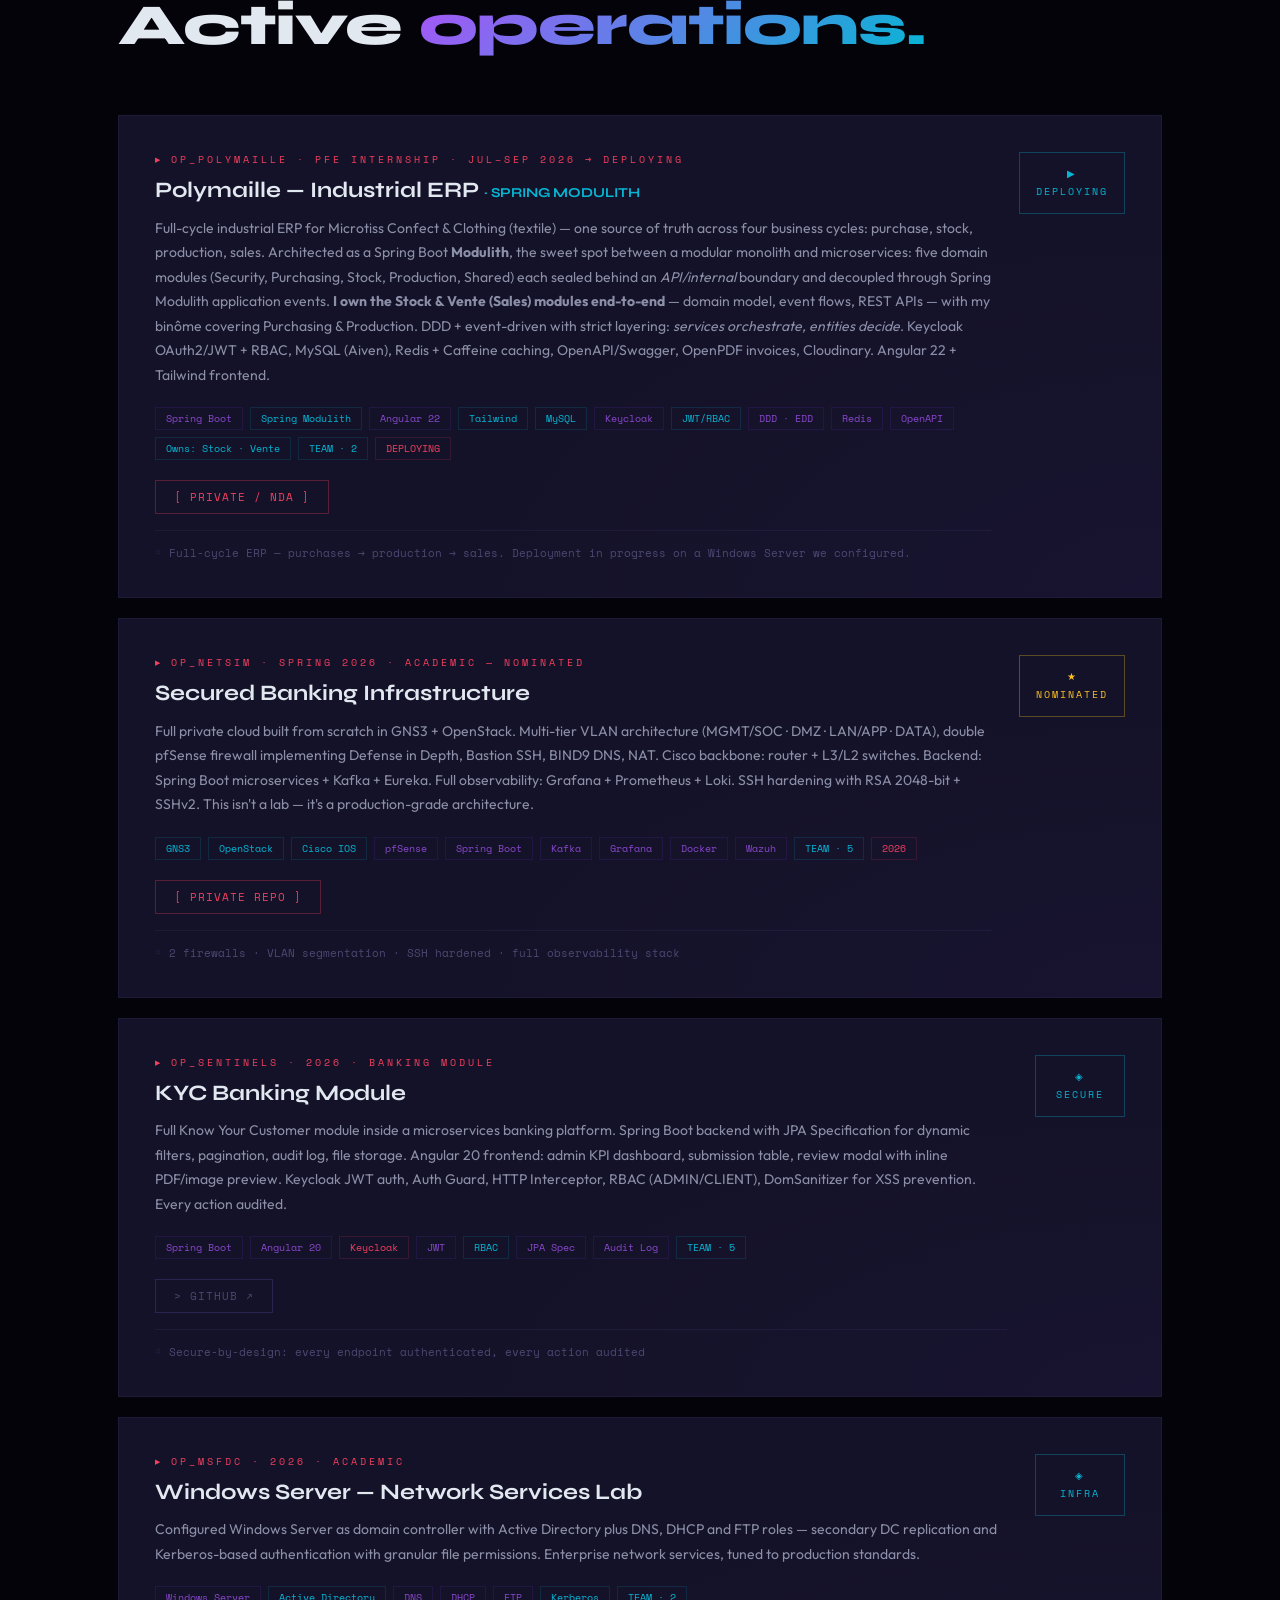
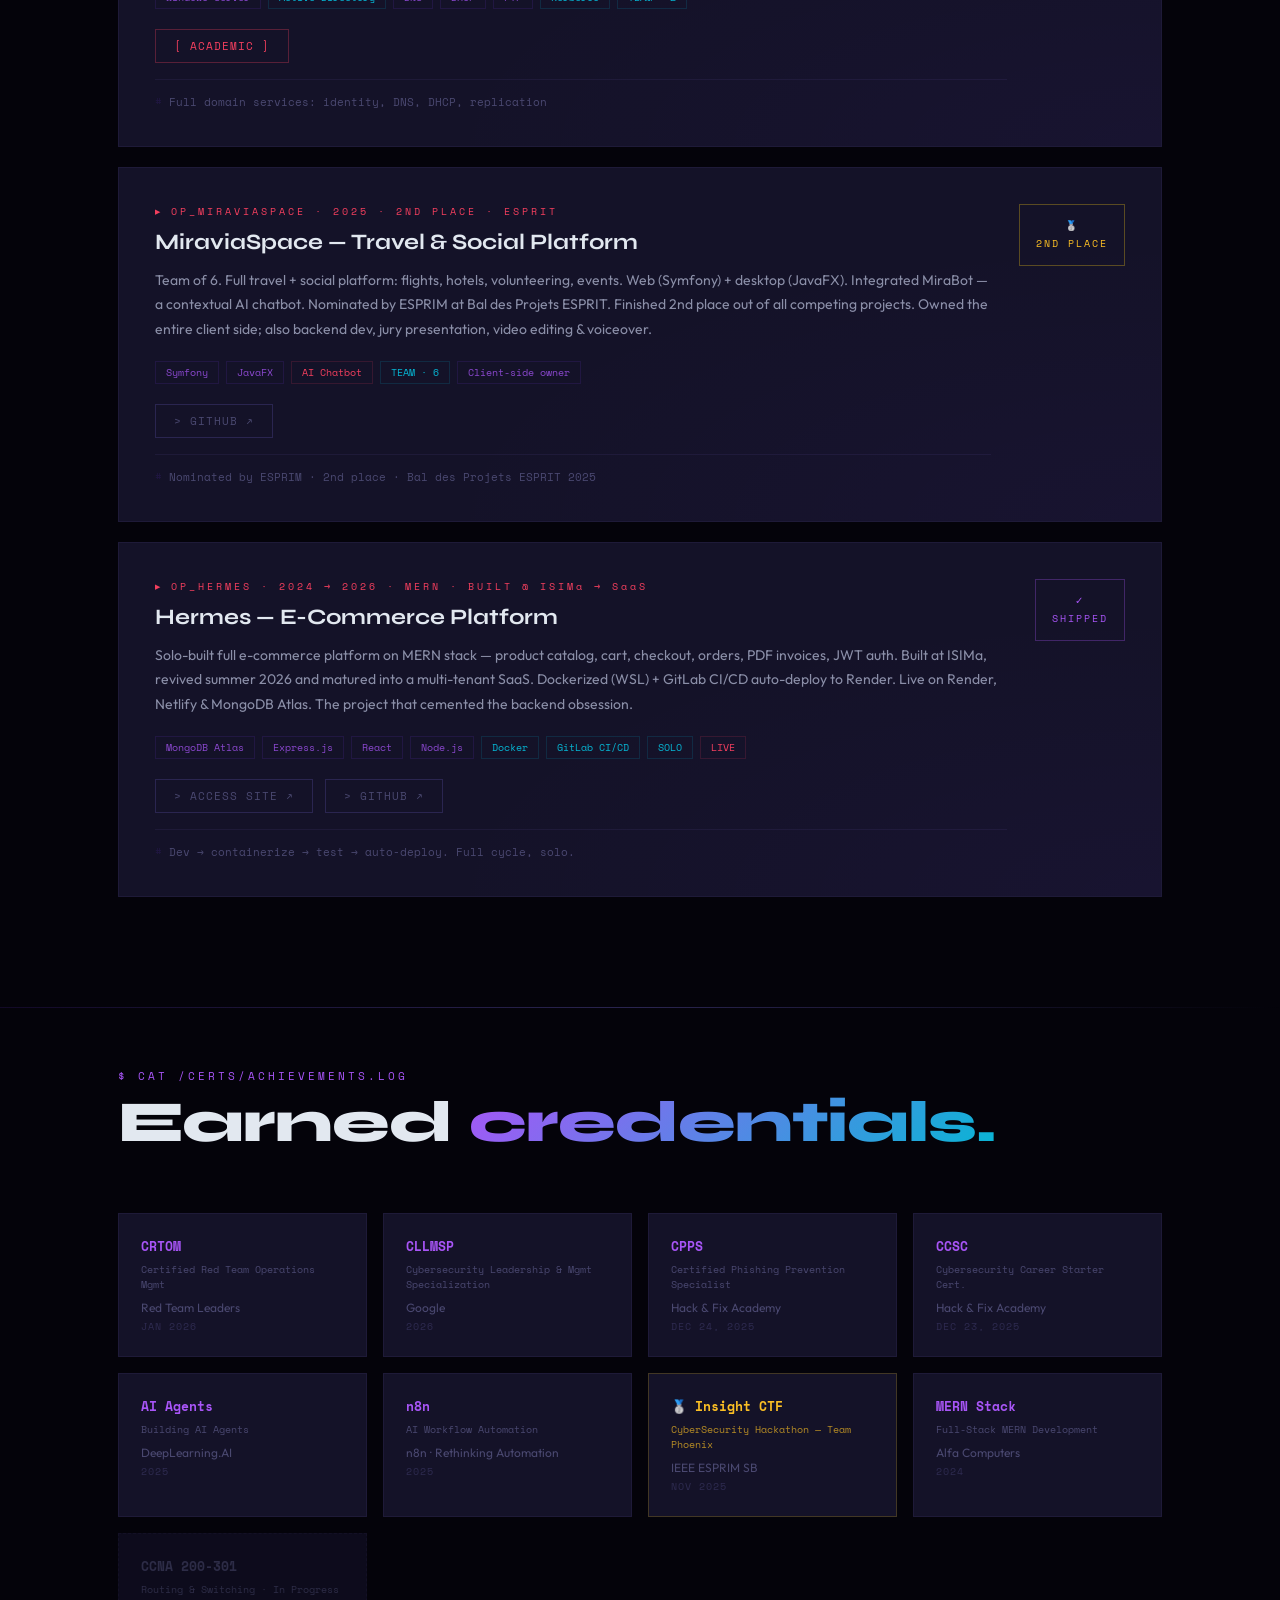
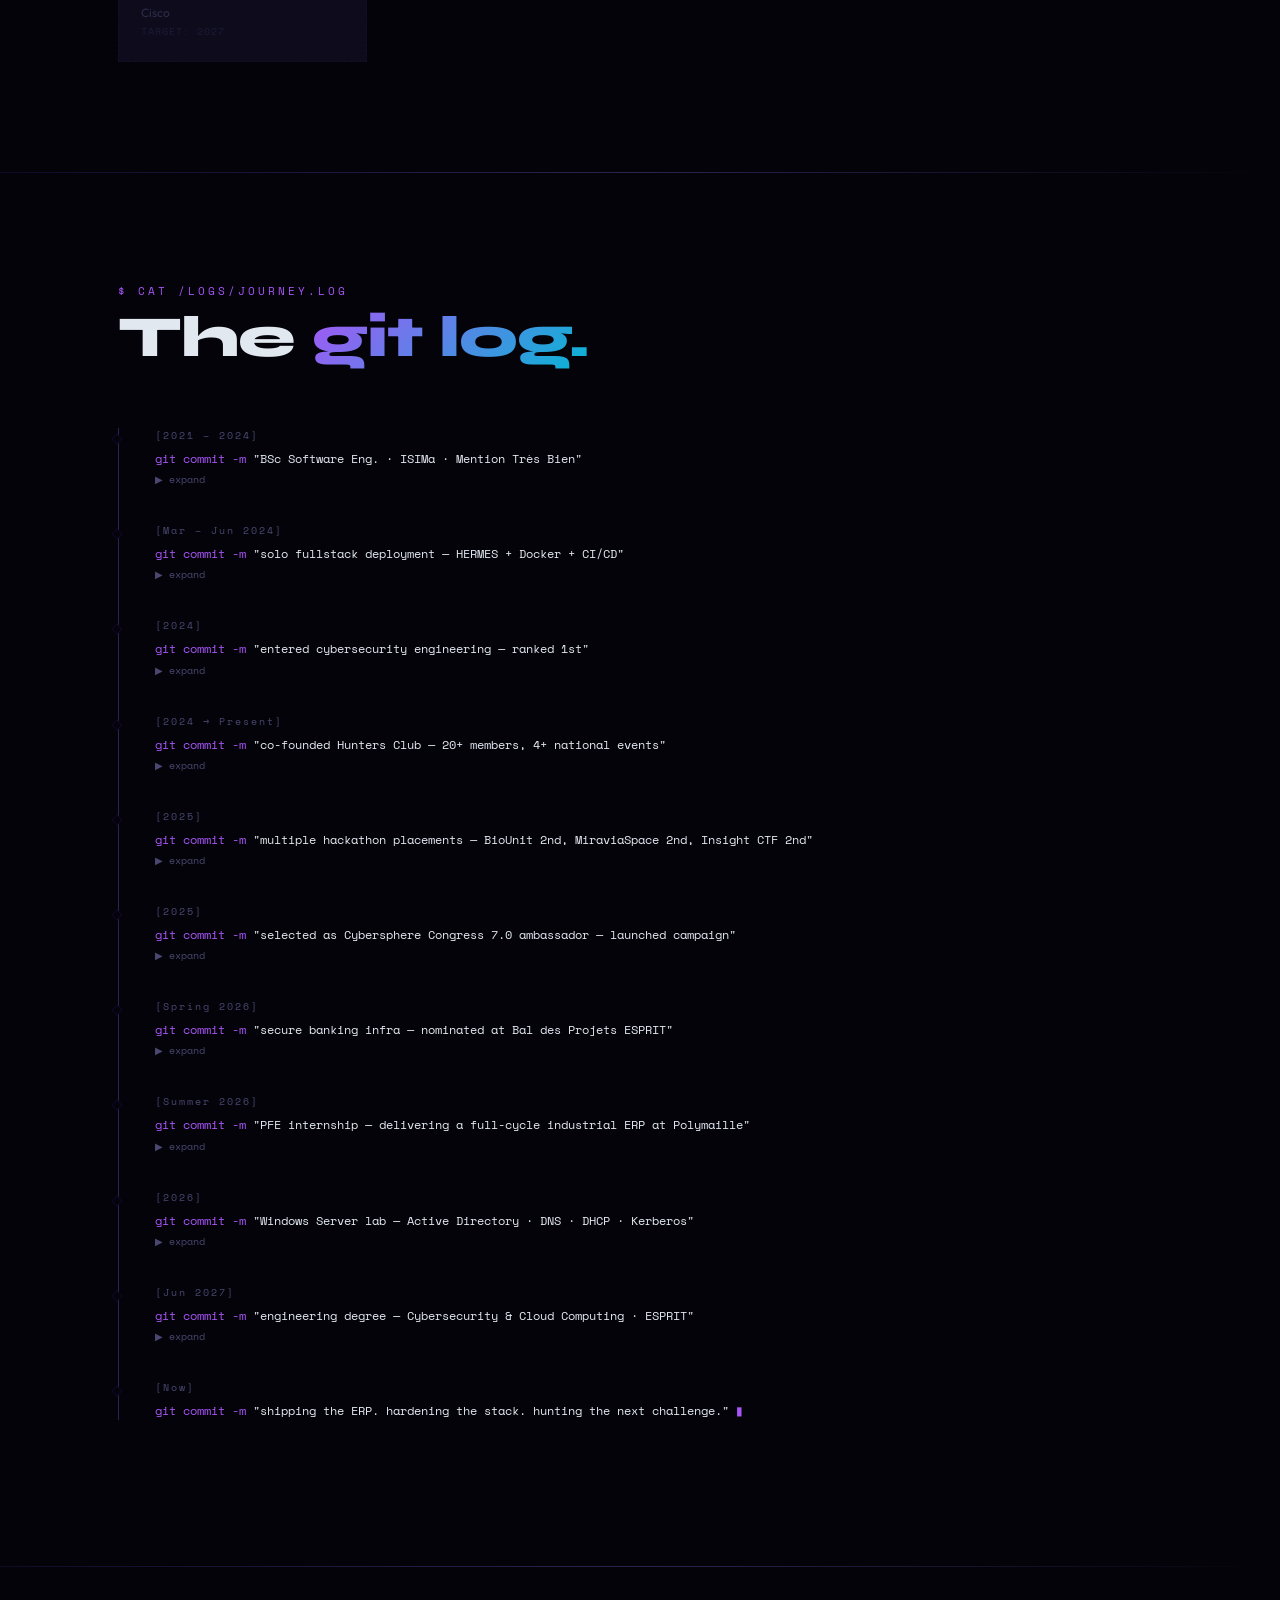
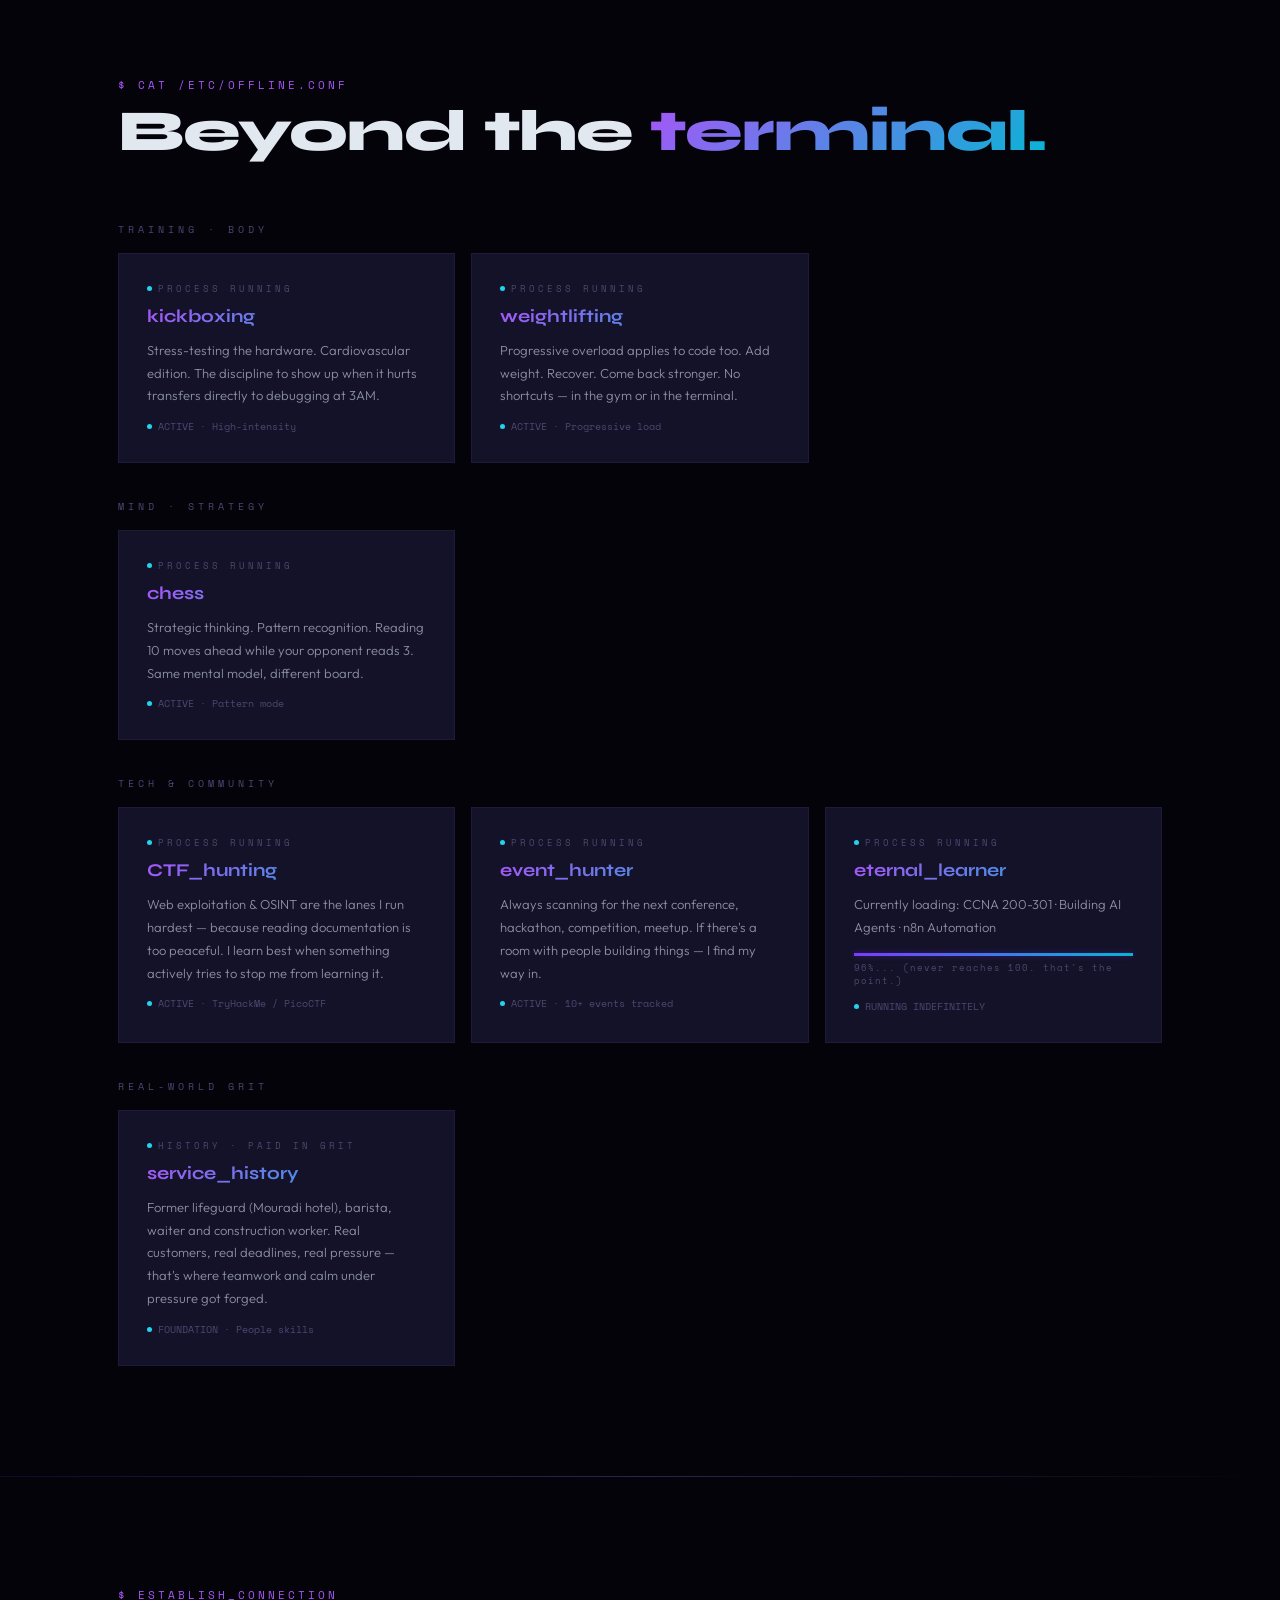
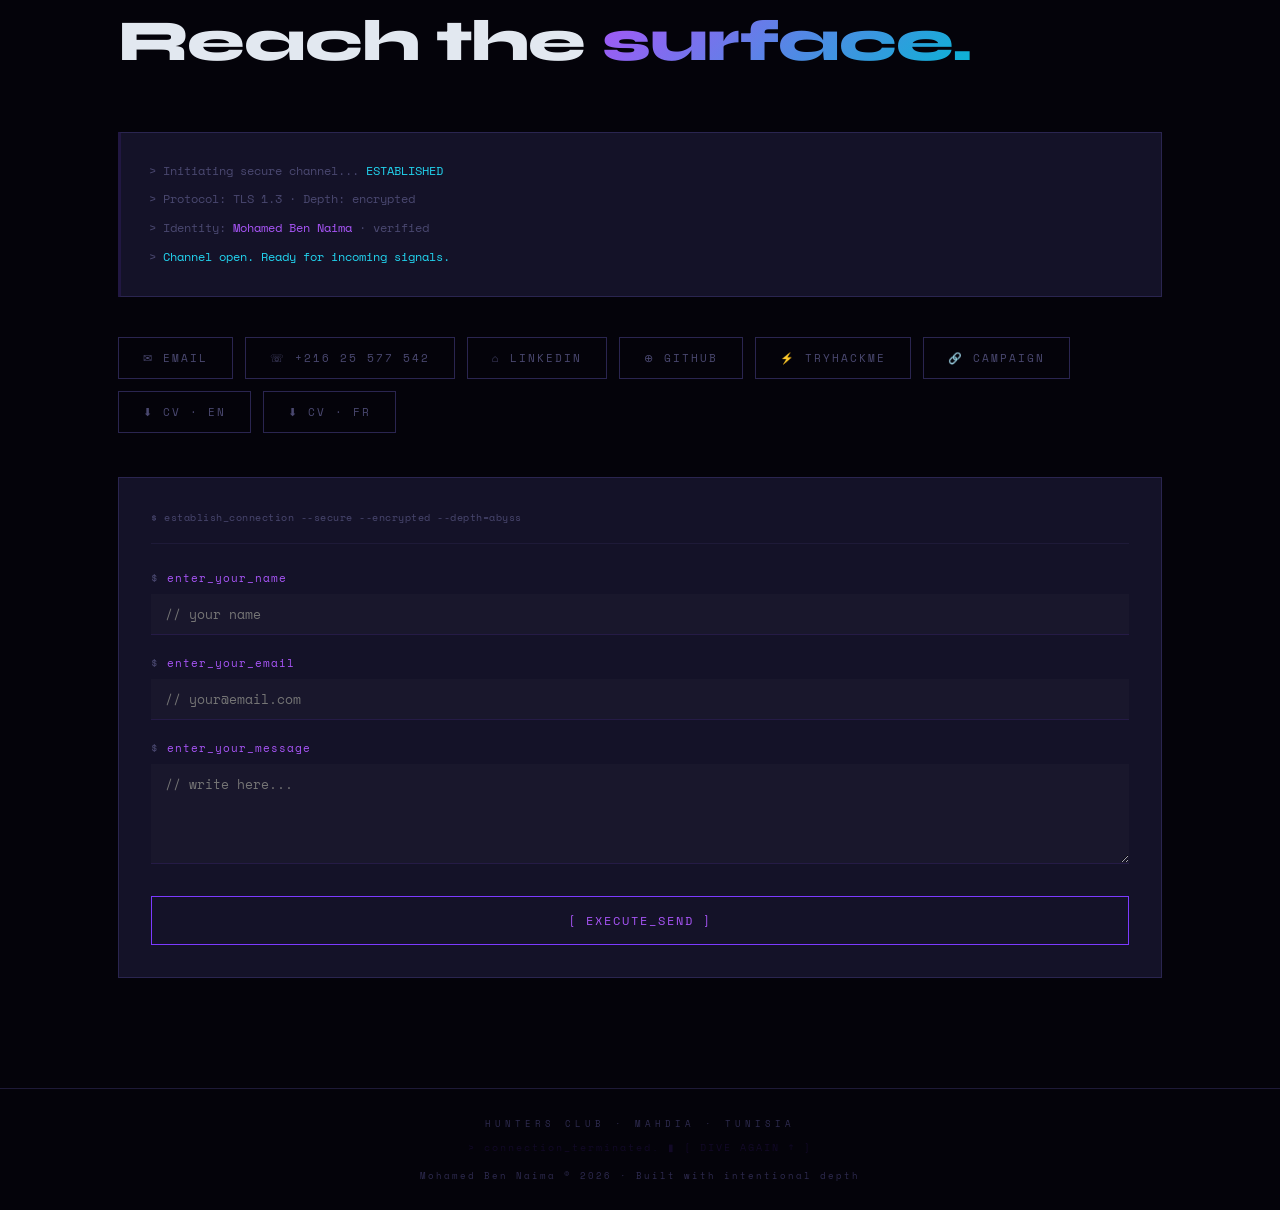
==== commit 8b6988a9: "reflect true status: Polymaille ERP deploying, not yet live" ====
--- a/index.html
+++ b/index.html
@@ -801,7 +801,7 @@
     <div class="about-grid">
       <div class="about-bio">
         <p class="reveal">
-          Final-year Engineering student in <strong>Cybersecurity &amp; Cloud Computing</strong> at ESPRIM Monastir (ESPRIT). <em>Top of my class.</em> Currently an engineering intern shipping a full-cycle industrial ERP. My natural environment: backend systems, APIs under pressure, and network architectures that don't forgive mistakes.
+          Final-year Engineering student in <strong>Cybersecurity &amp; Cloud Computing</strong> at ESPRIM Monastir (ESPRIT). <em>Top of my class.</em> Currently an engineering intern building a full-cycle industrial ERP headed for production. My natural environment: backend systems, APIs under pressure, and network architectures that don't forgive mistakes.
         </p>
         <p class="reveal">
           I fell into <strong>CTFs</strong> and never came back. What started as curiosity became a discipline — I write code thinking about attack surfaces, and I analyze vulnerabilities thinking about the code behind them. That dual lens is my edge.
@@ -925,7 +925,7 @@
 
       <div class="proj-card reveal">
         <div>
-          <div class="op-tag">OP_POLYMAILLE · PFE INTERNSHIP · JUL–SEP 2026 → LIVE</div>
+          <div class="op-tag">OP_POLYMAILLE · PFE INTERNSHIP · JUL–SEP 2026 → DEPLOYING</div>
           <div class="p-title">Polymaille — Industrial ERP <span style="color:var(--cyan);font-size:0.62em;">· SPRING MODULITH</span></div>
           <div class="p-desc">Full-cycle industrial ERP for Microtiss Confect &amp; Clothing (textile) — one source of truth across four business cycles: purchase, stock, production, sales. Architected as a Spring Boot <strong>Modulith</strong>, the sweet spot between a modular monolith and microservices: five domain modules (Security, Purchasing, Stock, Production, Shared) each sealed behind an <em>API/internal</em> boundary and decoupled through Spring Modulith application events. <strong>I own the Stock &amp; Vente (Sales) modules end-to-end</strong> — domain model, event flows, REST APIs — with my binôme covering Purchasing &amp; Production. DDD + event-driven with strict layering: <em>services orchestrate, entities decide</em>. Keycloak OAuth2/JWT + RBAC, MySQL (Aiven), Redis + Caffeine caching, OpenAPI/Swagger, OpenPDF invoices, Cloudinary. Angular 22 + Tailwind frontend.</div>
           <div class="p-tags">
@@ -933,12 +933,12 @@
             <span class="p-tag">Angular 22</span><span class="p-tag c">Tailwind</span>
             <span class="p-tag c">MySQL</span><span class="p-tag">Keycloak</span><span class="p-tag c">JWT/RBAC</span>
             <span class="p-tag">DDD · EDD</span><span class="p-tag">Redis</span><span class="p-tag">OpenAPI</span>
-            <span class="p-tag c">Owns: Stock · Vente</span><span class="p-tag c">TEAM · 2</span><span class="p-tag r">LIVE</span>
+            <span class="p-tag c">Owns: Stock · Vente</span><span class="p-tag c">TEAM · 2</span><span class="p-tag r">DEPLOYING</span>
           </div>
           <div class="p-links"><span class="p-link cls">[ PRIVATE / NDA ]</span></div>
-          <div class="p-impact">Full-cycle ERP — purchases → production → sales. In production with real users.</div>
-        </div>
-        <div class="p-badge live">⚡<br>LIVE</div>
+          <div class="p-impact">Full-cycle ERP — purchases → production → sales. Deployment in progress on a Windows Server we configured.</div>
+        </div>
+        <div class="p-badge live">▶<br>DEPLOYING</div>
       </div>
 
       <div class="proj-card reveal">
@@ -1105,7 +1105,7 @@
         <div class="tl-yr">[Summer 2026]</div>
         <div class="tl-msg"><span class="cmd">git commit -m </span><span class="msg">"PFE internship — delivering a full-cycle industrial ERP at Polymaille"</span></div>
         <div class="tl-expand">▶ expand</div>
-        <div class="tl-detail">Engineering intern at Polymaille. Building a full industrial ERP for Microtiss Confect &amp; Clothing — purchases, stock, production, sales, invoicing, granular RBAC. Production code, production users.</div>
+        <div class="tl-detail">Engineering intern at Polymaille. Building a full industrial ERP for Microtiss Confect &amp; Clothing — purchases, stock, production, sales, invoicing, granular RBAC. Production-grade code — deployment in progress on a Windows Server we configured.</div>
       </div>
       <div class="tl-item" onclick="this.classList.toggle('open')">
         <div class="tl-yr">[2026]</div>
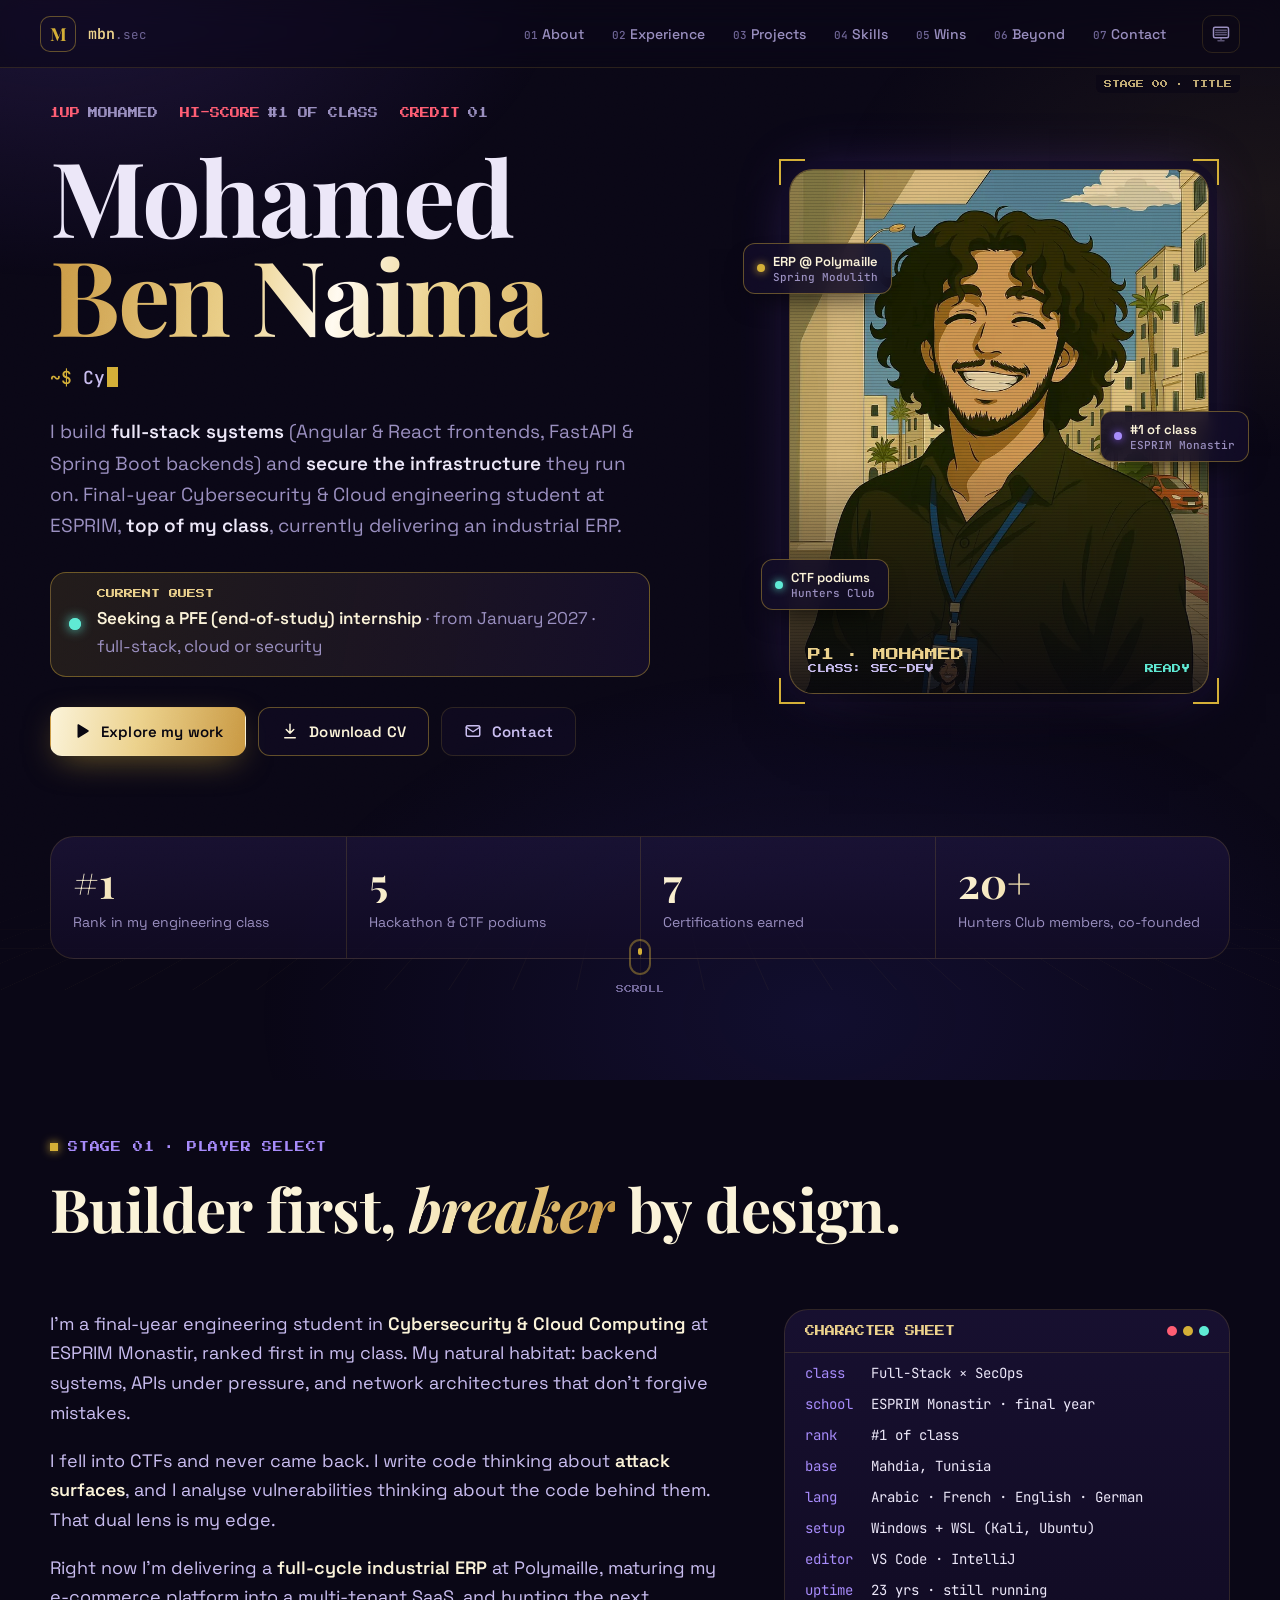
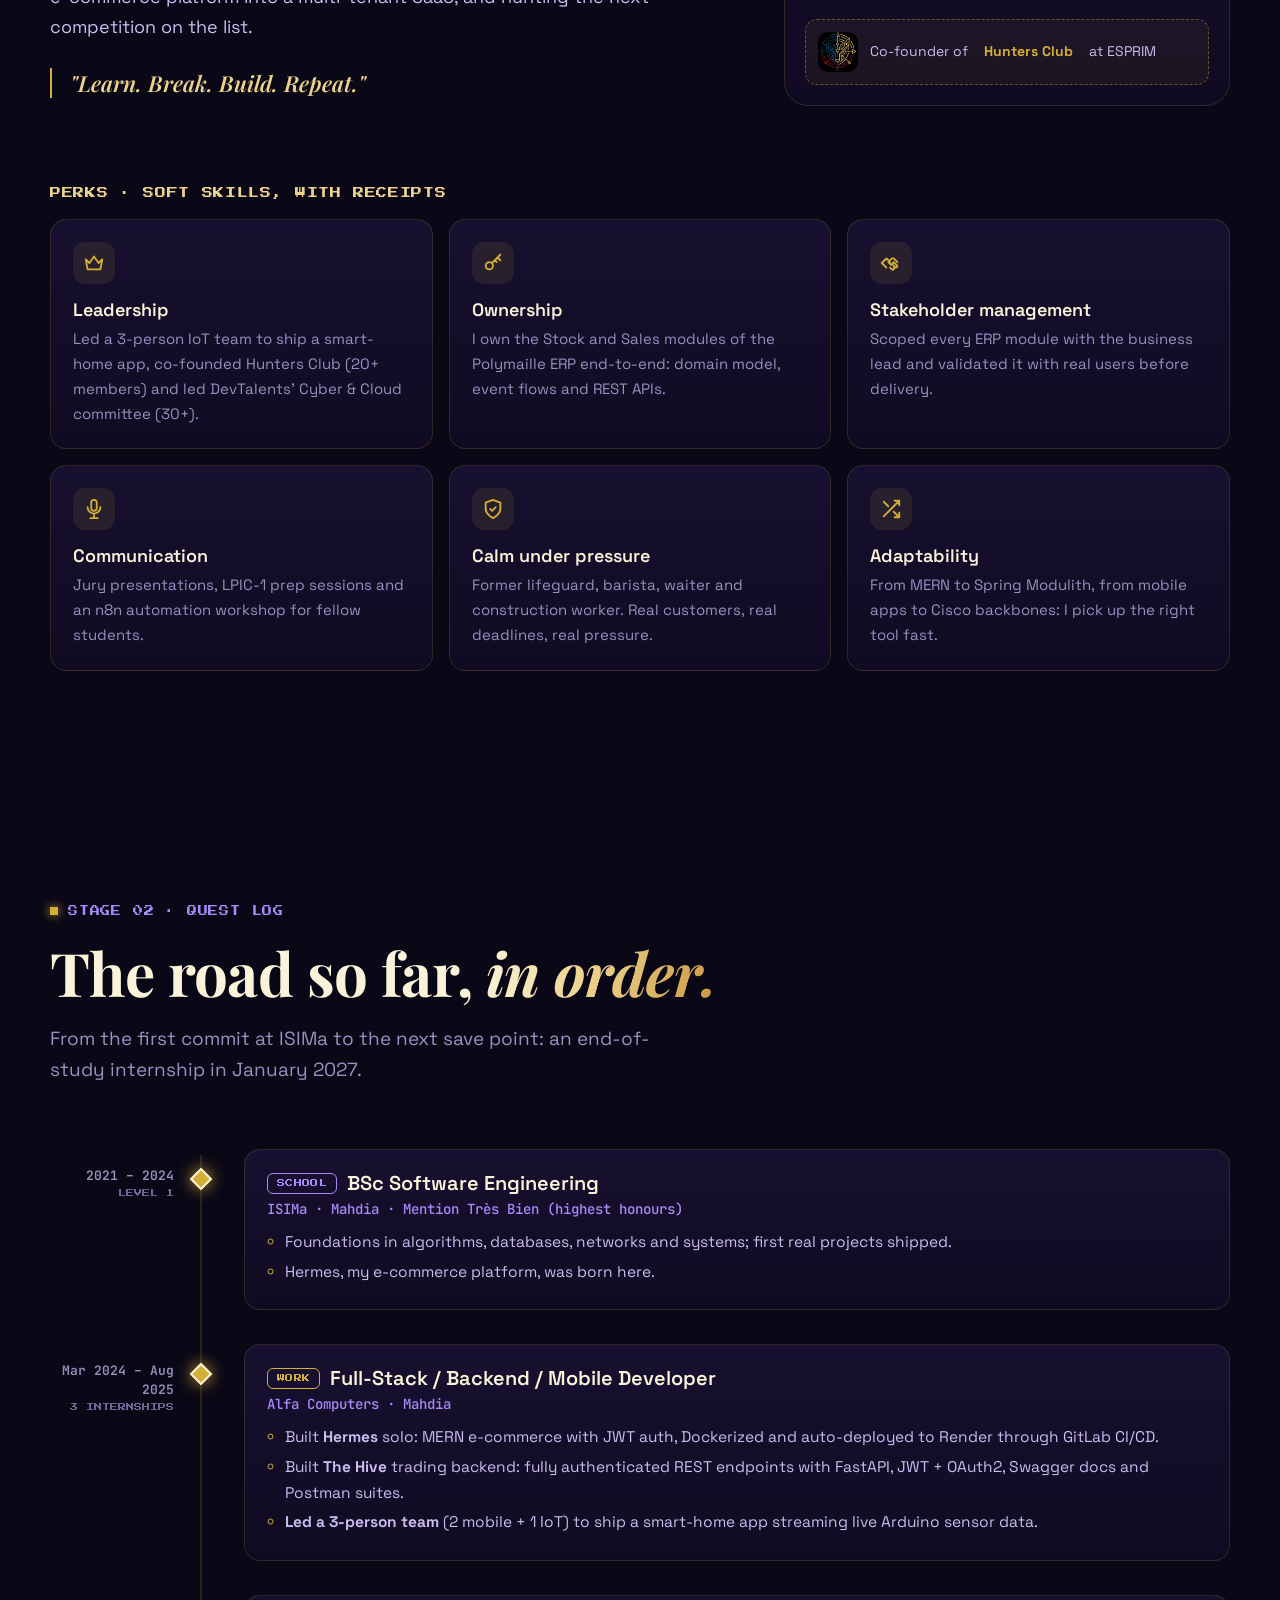
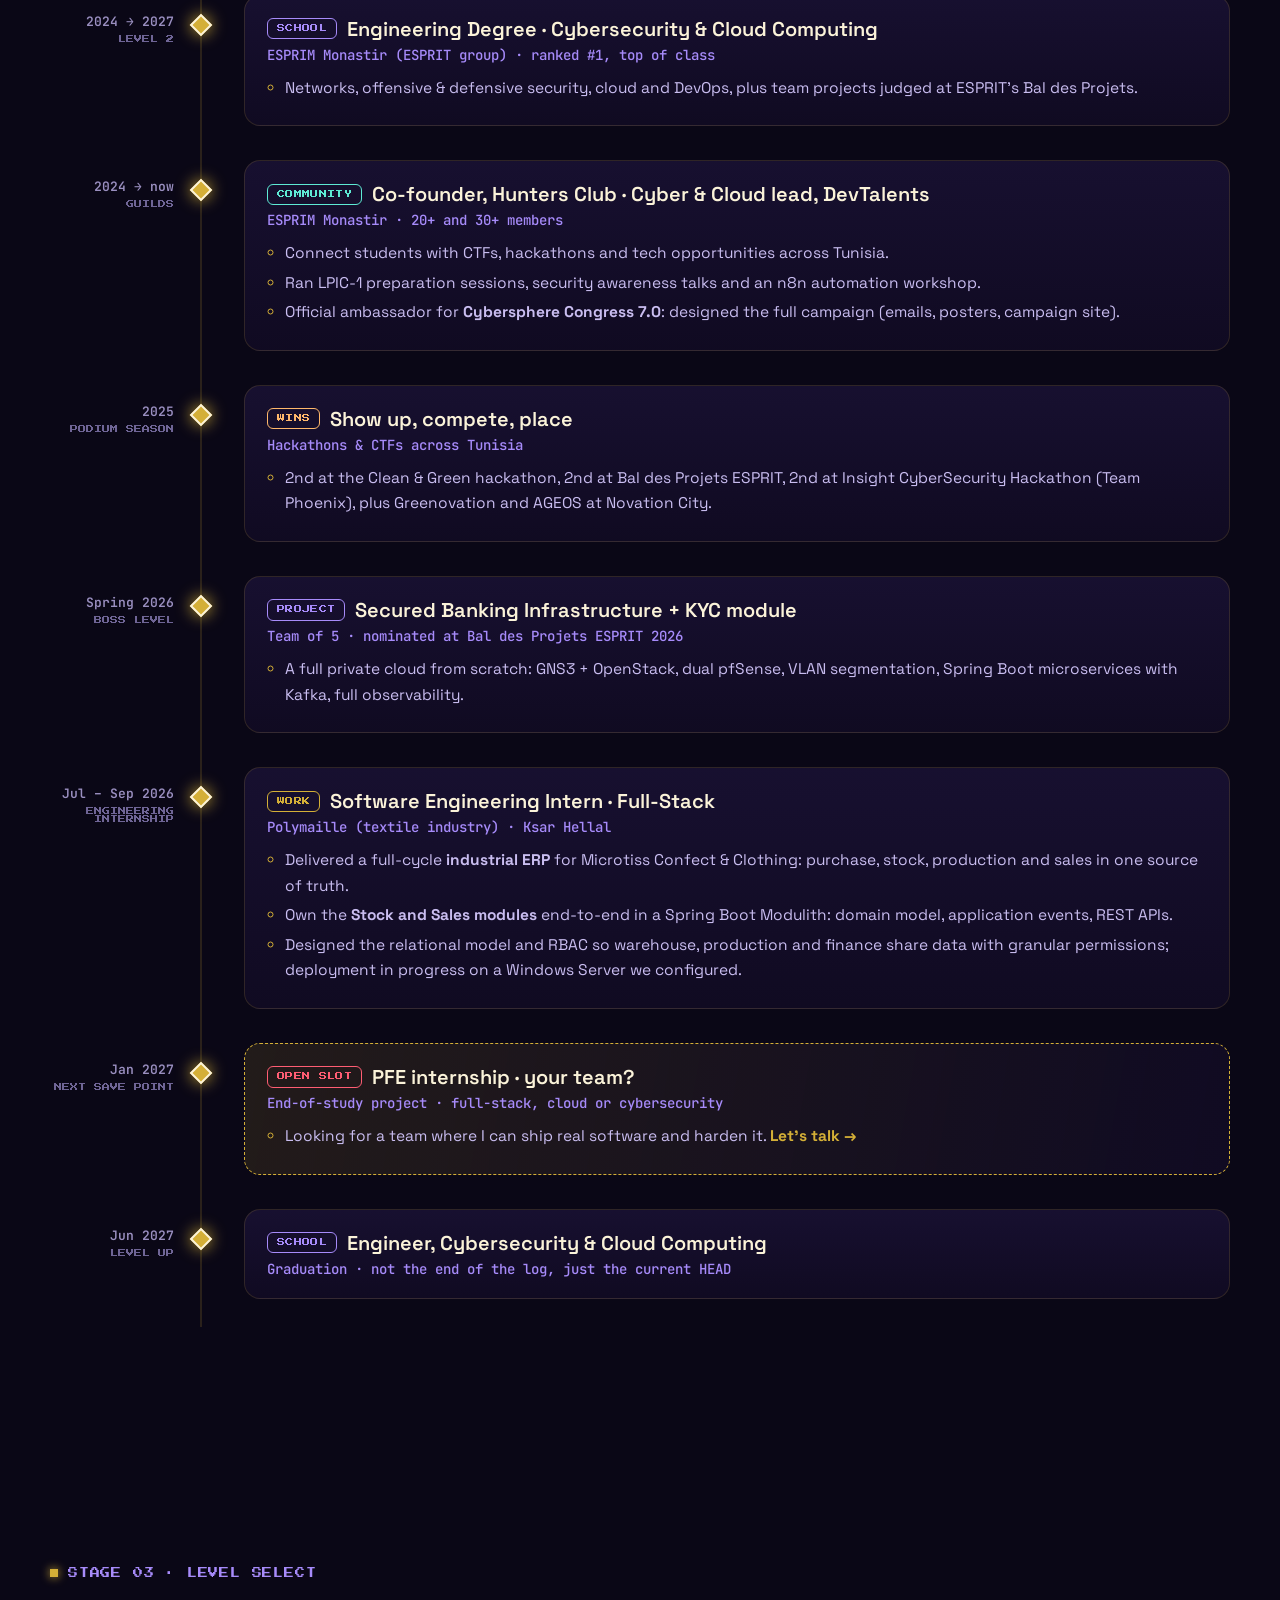
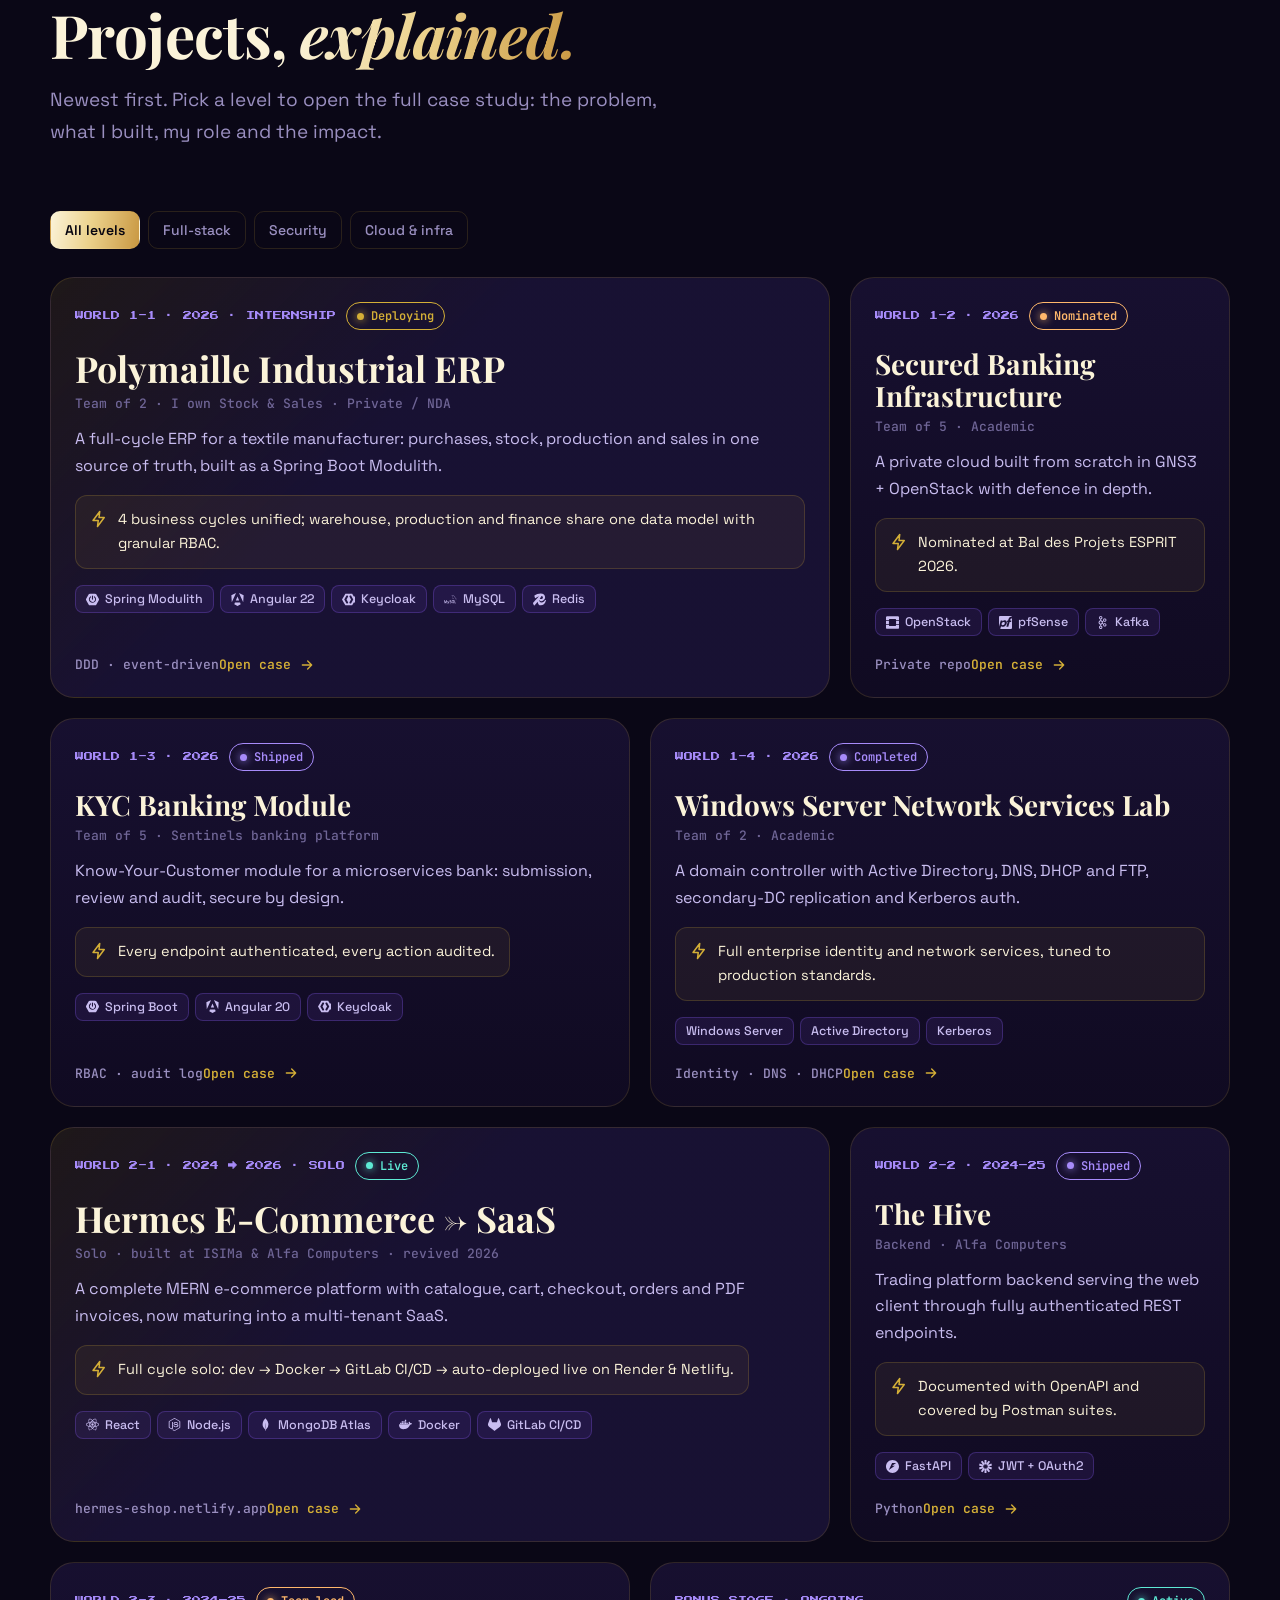
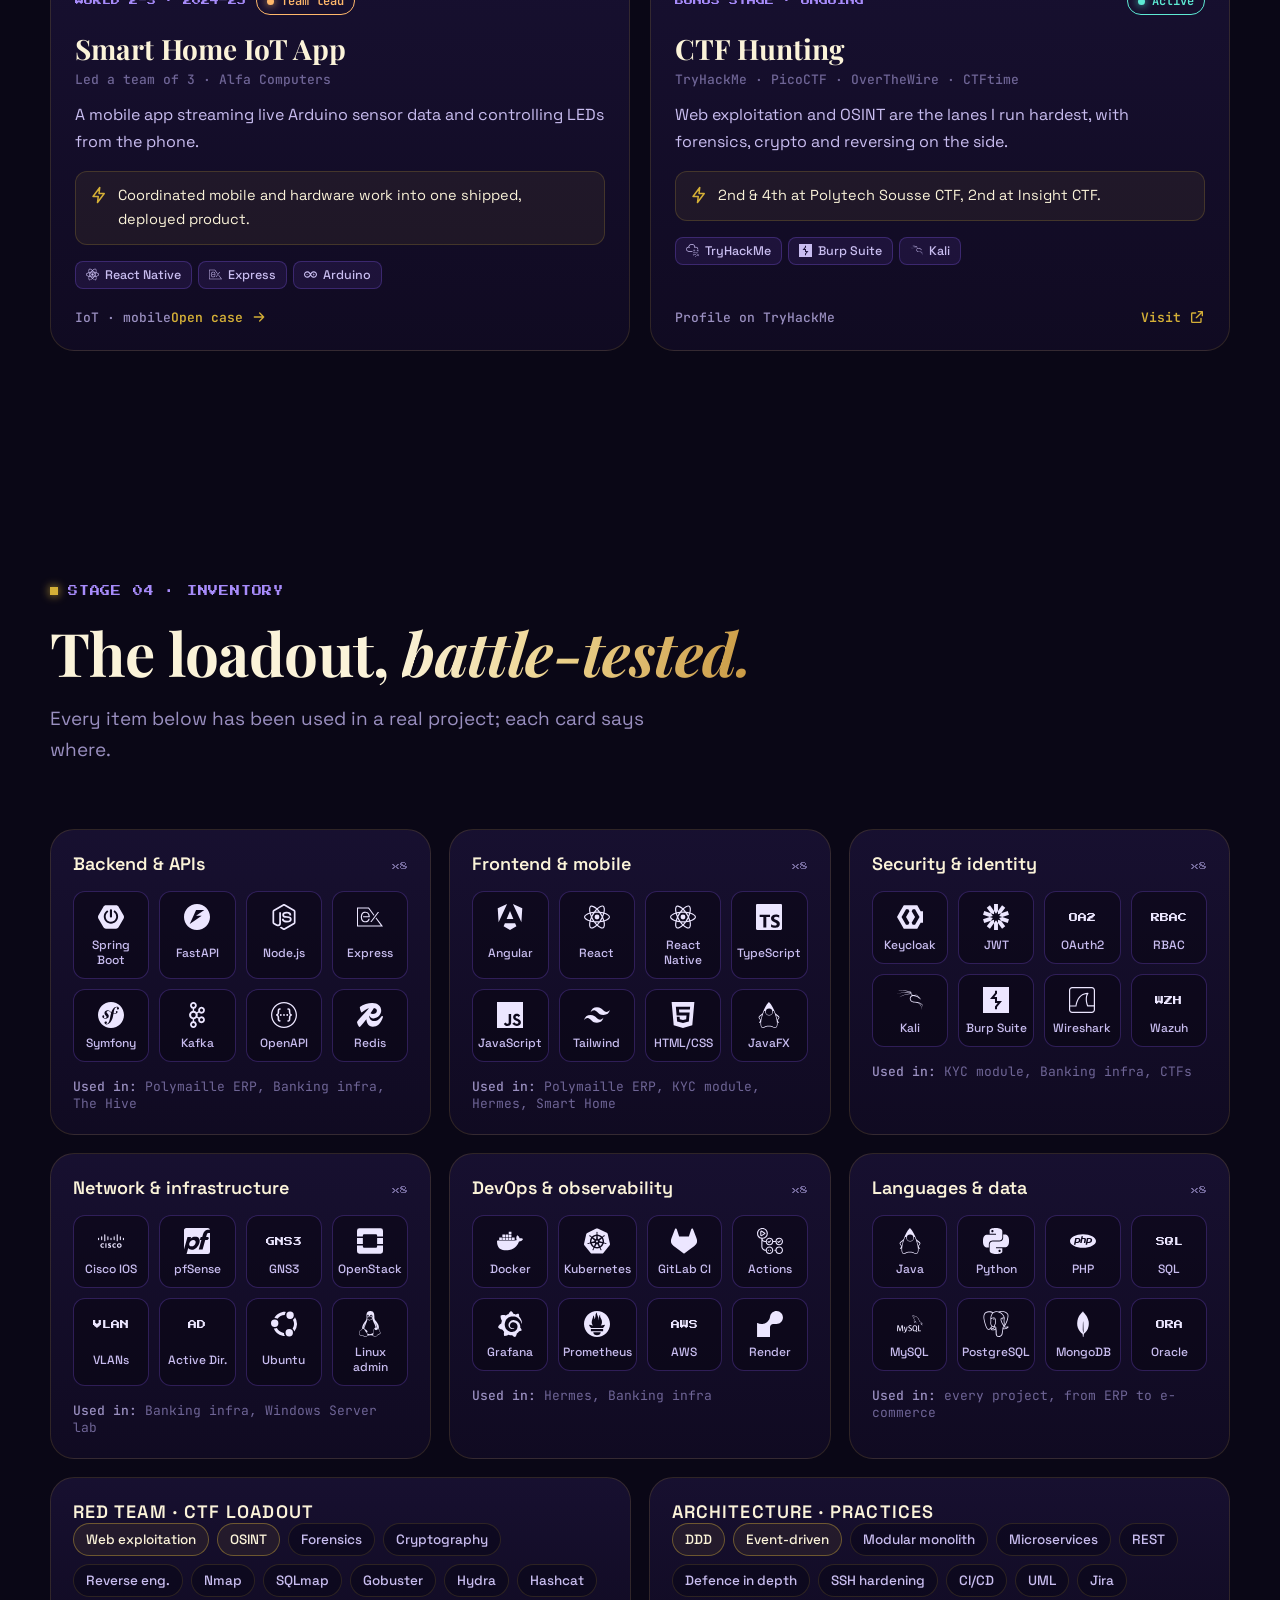
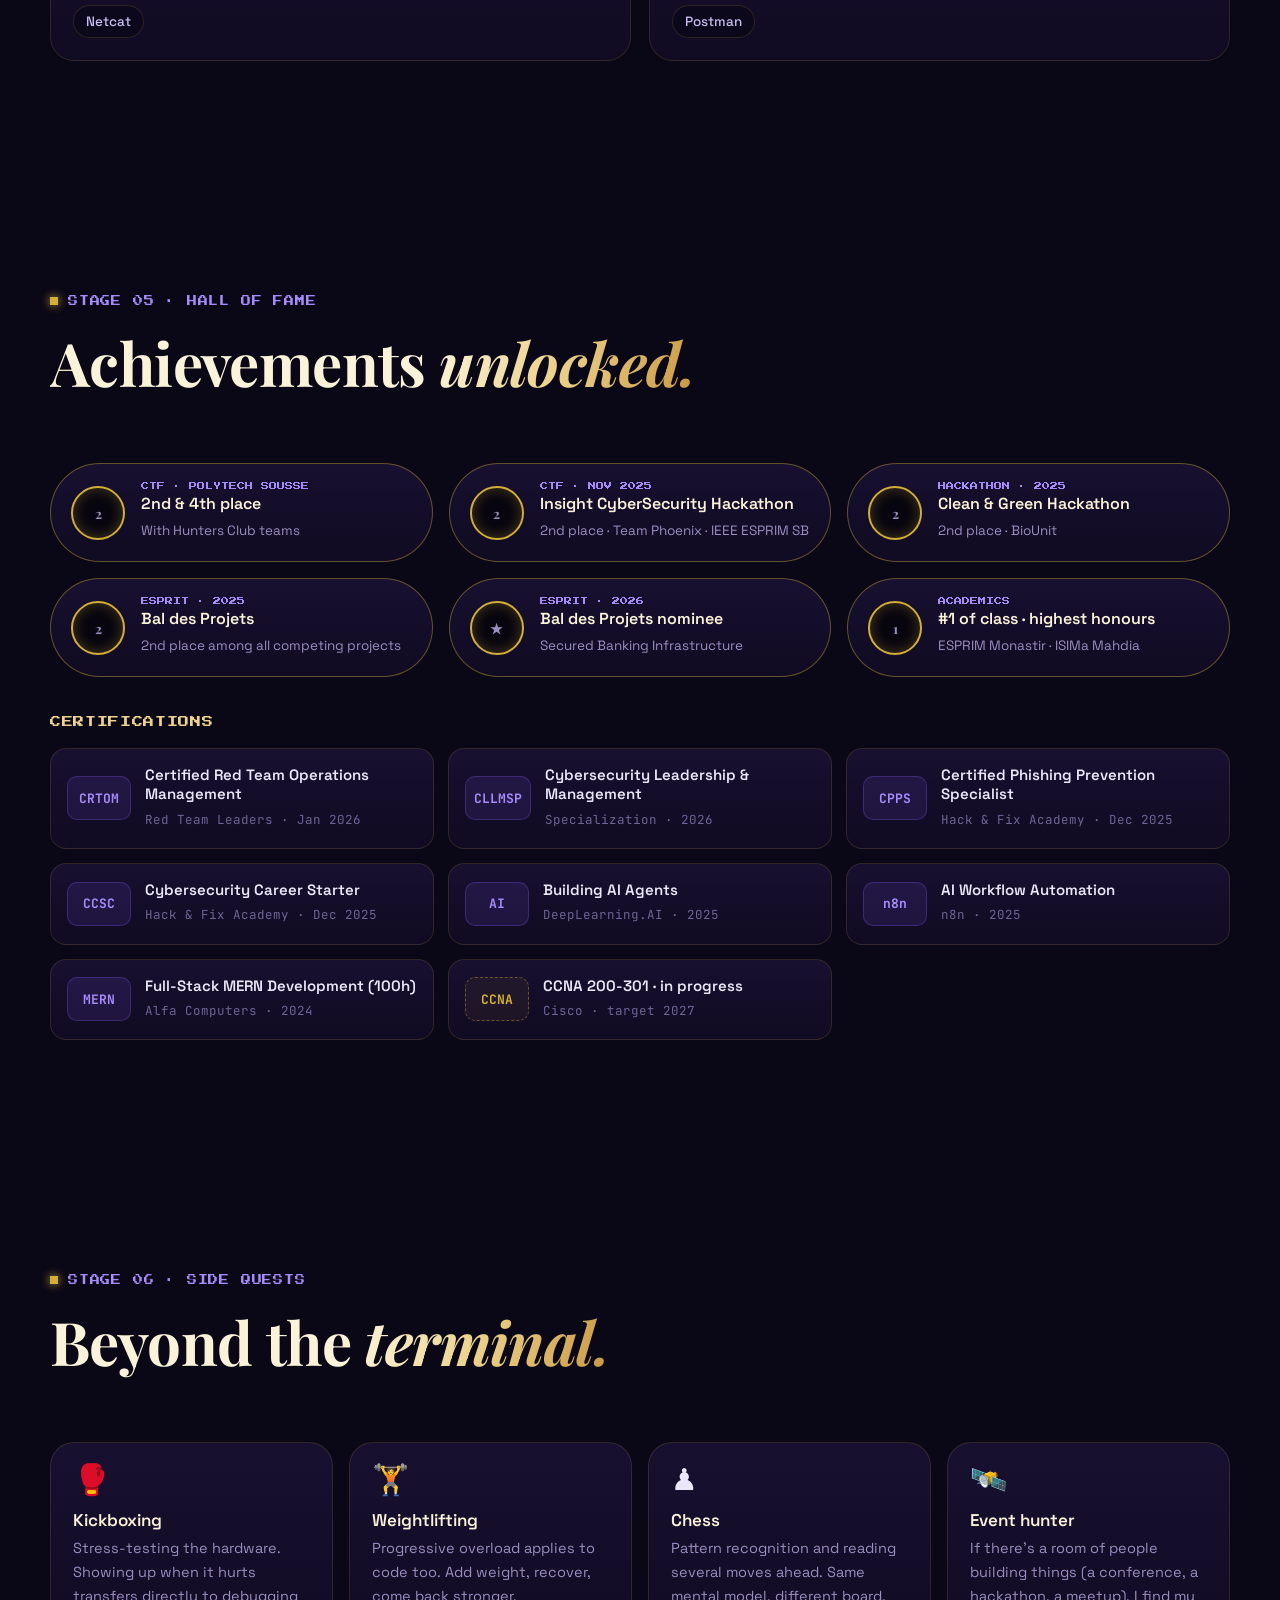
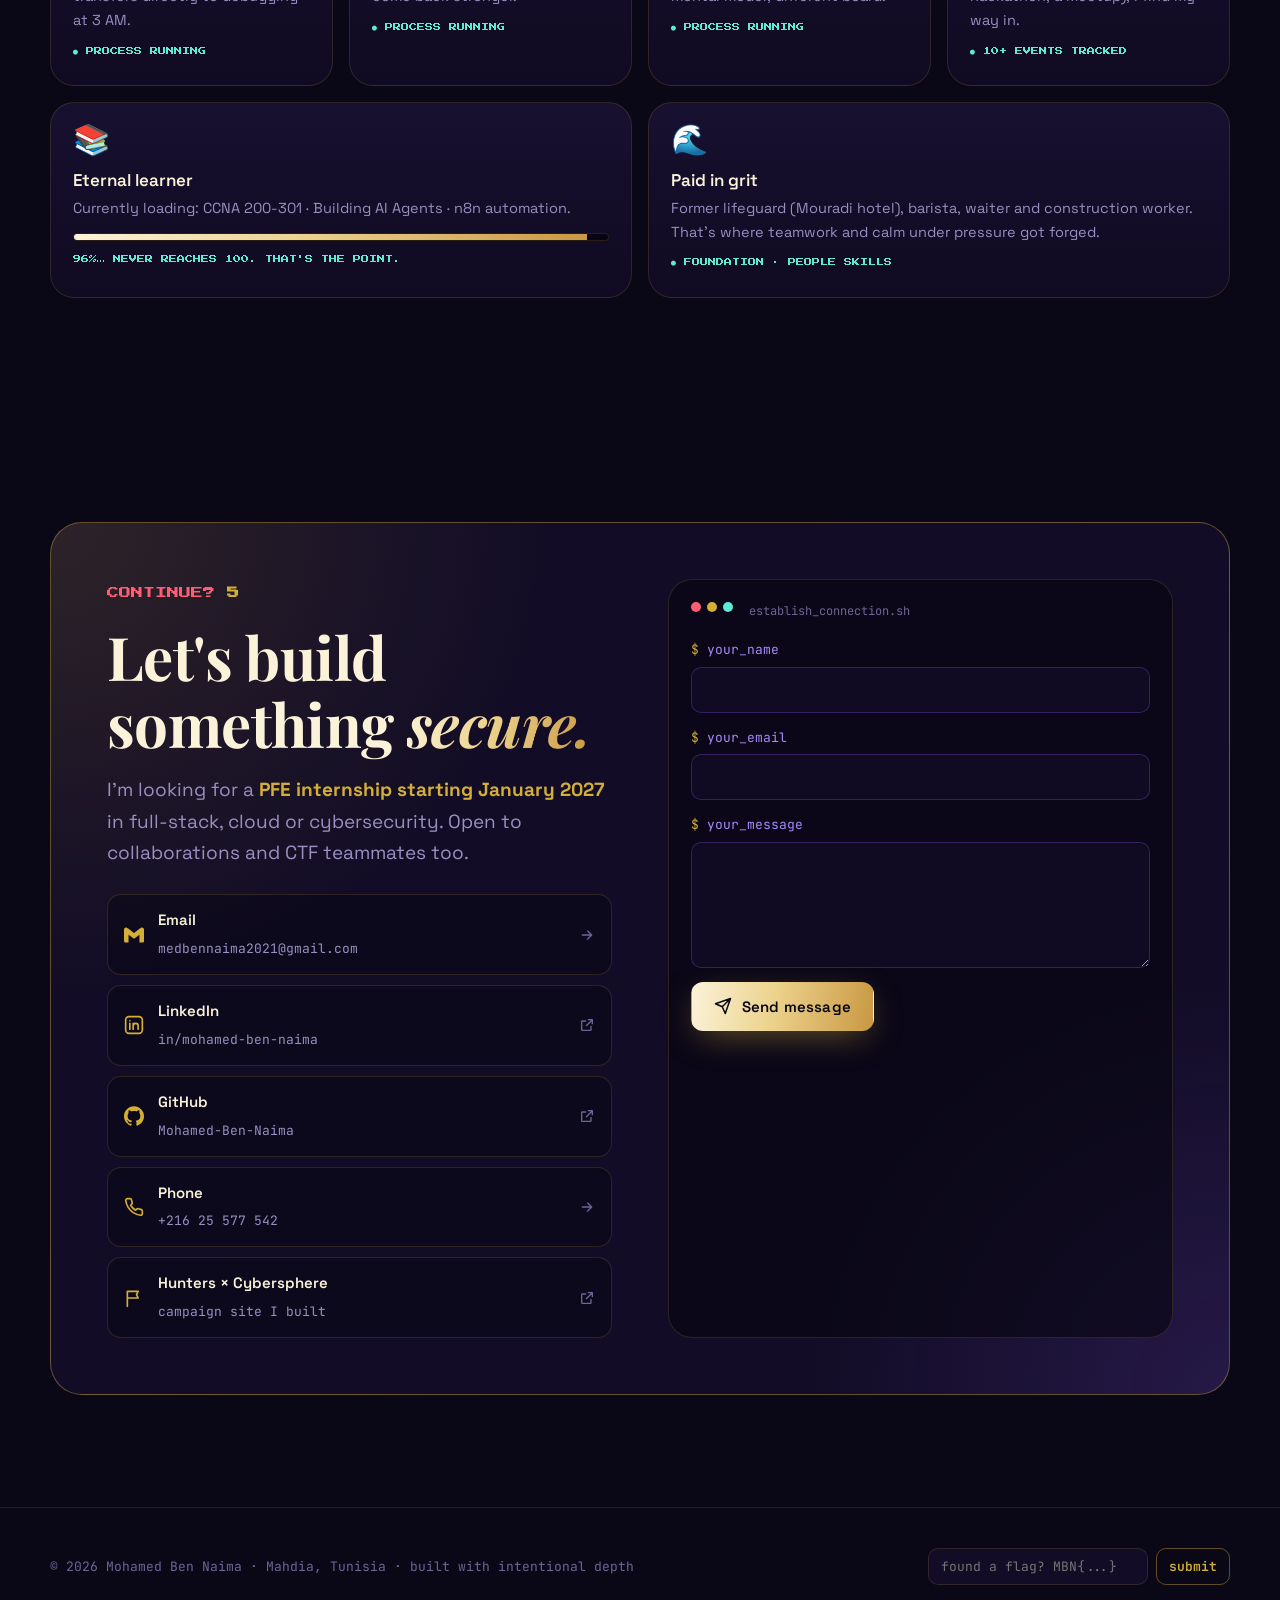
==== commit e593a204: "Redesign portfolio: luxury arcade × CTF, case-study popups, clear timeline - Rebuilt as clean static" ====
--- a/index.html
+++ b/index.html
@@ -1,1416 +1,872 @@
-<!DOCTYPE html>
+<!doctype html>
 <html lang="en">
 <head>
-<meta charset="UTF-8">
-<meta name="viewport" content="width=device-width, initial-scale=1.0">
-<title>~/MBN | deep.exec</title>
-<link rel="icon" type="image/png" href="assets/img/hunters-logo.png">
-<link rel="preconnect" href="https://fonts.googleapis.com">
-<link href="https://fonts.googleapis.com/css2?family=Syne:wght@400;600;700;800&family=Space+Mono:wght@400;700&family=Outfit:wght@300;400;500&display=swap" rel="stylesheet">
-<style>
-:root {
-  --void:       #04030a;
-  --abyss:      #080614;
-  --deep:       #0c0a1a;
-  --surface:    #110f22;
-  --card:       #141228;
-  --border:     #1e1a38;
-  --border2:    #2a2550;
-
-  --neon:       #7c3aff;
-  --neon-bright:#a855f7;
-  --neon-glow:  rgba(124,58,255,0.35);
-  --neon-dim:   rgba(124,58,255,0.12);
-
-  --cyan:       #06b6d4;
-  --cyan-dim:   rgba(6,182,212,0.15);
-  --cyan-glow:  rgba(6,182,212,0.4);
-
-  --blue:       #1d4ed8;
-  --blue-mid:   #3b82f6;
-  --blue-dim:   rgba(59,130,246,0.12);
-
-  --mist:       #e2e8f0;
-  --fog:        #8b8fa8;
-  --ghost:      #4a4870;
-  --phantom:    #2e2b50;
-
-  --danger:     #f43f5e;
-  --danger-dim: rgba(244,63,94,0.15);
-
-  --font-display: 'Syne', sans-serif;
-  --font-mono:    'Space Mono', monospace;
-  --font-body:    'Outfit', sans-serif;
-}
-
-*, *::before, *::after { box-sizing: border-box; margin: 0; padding: 0; }
-html { scroll-behavior: smooth; font-size: 16px; }
-
-body {
-  background: var(--void);
-  color: var(--mist);
-  font-family: var(--font-body);
-  overflow-x: hidden;
-  cursor: none;
-}
-
-/* ─── CUSTOM CURSOR ─── */
-#cur {
-  position: fixed; pointer-events: none; z-index: 99999;
-  width: 12px; height: 12px;
-  border-radius: 50%;
-  background: var(--neon-bright);
-  mix-blend-mode: screen;
-  transform: translate(-50%,-50%);
-  transition: transform 0.08s, width 0.25s, height 0.25s, opacity 0.2s;
-  box-shadow: 0 0 16px var(--neon-bright), 0 0 40px var(--neon-glow);
-}
-#cur-ring {
-  position: fixed; pointer-events: none; z-index: 99998;
-  width: 36px; height: 36px;
-  border-radius: 50%;
-  border: 1px solid rgba(168,85,247,0.5);
-  transform: translate(-50%,-50%);
-  transition: left 0.12s, top 0.12s, width 0.3s, height 0.3s, border-color 0.3s;
-}
-body.cursor-hover #cur { width: 6px; height: 6px; }
-body.cursor-hover #cur-ring { width: 56px; height: 56px; border-color: var(--neon-bright); }
-
-/* ─── OCEAN CANVAS ─── */
-#ocean-canvas {
-  position: fixed; inset: 0;
-  z-index: 0;
-  pointer-events: none;
-}
-
-/* ─── DEPTH VIGNETTE ─── */
-.vignette {
-  position: fixed; inset: 0; z-index: 1; pointer-events: none;
-  background: radial-gradient(ellipse 80% 80% at 50% 50%, transparent 30%, rgba(4,3,10,0.7) 100%);
-}
-
-/* ─── SCROLL PROGRESS ─── */
-#prog {
-  position: fixed; top: 0; left: 0; height: 2px; z-index: 9999;
-  background: linear-gradient(90deg, var(--neon), var(--cyan));
-  box-shadow: 0 0 8px var(--neon-bright);
-  transition: width 0.1s;
-}
-
-/* ─── NAV ─── */
-nav {
-  position: fixed; top: 0; width: 100%;
-  padding: 20px 48px;
-  display: flex; justify-content: space-between; align-items: center;
-  z-index: 5000;
-  background: linear-gradient(180deg, rgba(4,3,10,0.92) 0%, transparent);
-  backdrop-filter: blur(2px);
-}
-.nav-brand {
-  font-family: var(--font-mono);
-  font-size: 12px; letter-spacing: 3px;
-  color: var(--neon-bright);
-  text-shadow: 0 0 12px var(--neon-glow);
-}
-.nav-brand span { color: var(--ghost); }
-.nav-links { display: flex; gap: 36px; list-style: none; }
-.nav-links a {
-  font-family: var(--font-mono); font-size: 10px; letter-spacing: 2px;
-  color: var(--ghost); text-decoration: none; text-transform: uppercase;
-  transition: color 0.3s, text-shadow 0.3s;
-  position: relative;
-}
-.nav-links a::after {
-  content: ''; position: absolute; bottom: -4px; left: 0; right: 0;
-  height: 1px; background: var(--neon-bright);
-  transform: scaleX(0); transition: transform 0.3s; transform-origin: left;
-}
-.nav-links a:hover { color: var(--neon-bright); text-shadow: 0 0 10px var(--neon-glow); }
-.nav-links a:hover::after { transform: scaleX(1); }
-.nav-ham { display: none; flex-direction: column; gap: 5px; cursor: pointer; }
-.nav-ham span { width: 22px; height: 1px; background: var(--neon); display: block; }
-
-/* ─── SECTIONS ─── */
-.section-wrap {
-  position: relative; z-index: 2;
-  max-width: 1140px; margin: 0 auto;
-  padding: 110px 48px;
-}
-.sec-label {
-  font-family: var(--font-mono); font-size: 11px;
-  color: var(--neon-bright); letter-spacing: 3px; text-transform: uppercase;
-  margin-bottom: 8px; opacity: 0.8;
-}
-.sec-title {
-  font-family: var(--font-display); font-size: clamp(34px,5vw,58px);
-  font-weight: 800; line-height: 1.05;
-  color: var(--mist); margin-bottom: 60px;
-  letter-spacing: -1px;
-}
-.sec-title .grad {
-  background: linear-gradient(135deg, var(--neon-bright), var(--cyan));
-  -webkit-background-clip: text; -webkit-text-fill-color: transparent;
-  background-clip: text;
-}
-.sec-rule {
-  width: 100%; height: 1px;
-  background: linear-gradient(90deg, var(--neon-dim), var(--border2), transparent);
-  margin: 0 auto 0; position: relative; z-index: 2;
-}
-
-/* ─── HERO ─── */
-#hero {
-  min-height: 100vh; display: flex; align-items: center;
-  position: relative; overflow: hidden;
-  padding: 0 48px;
-}
-.hero-inner {
-  max-width: 1140px; margin: 0 auto; width: 100%;
-  display: grid; grid-template-columns: 1fr 1fr;
-  gap: 80px; align-items: center;
-  padding-top: 80px;
-  position: relative; z-index: 2;
-}
-.hero-left {}
-.boot-seq {
-  font-family: var(--font-mono); font-size: 11px;
-  color: var(--ghost); line-height: 2.2; margin-bottom: 36px;
-}
-.boot-line { opacity: 0; animation: riseIn 0.4s forwards; }
-.boot-line:nth-child(1){animation-delay:0.3s}
-.boot-line:nth-child(2){animation-delay:0.8s}
-.boot-line:nth-child(3){animation-delay:1.3s}
-.boot-line:nth-child(4){animation-delay:1.8s; color:var(--neon-bright);}
-.b-ok { color: #22d3ee; }
-.b-warn { color: var(--neon-bright); }
-.hero-name {
-  font-family: var(--font-display);
-  font-size: clamp(44px,6.5vw,84px);
-  font-weight: 800; line-height: 1.0; letter-spacing: -2px;
-  opacity: 0; animation: riseIn 0.7s 2.3s forwards;
-}
-.hero-name .line1 { color: var(--mist); display: block; }
-.hero-name .line2 {
-  display: block;
-  background: linear-gradient(135deg, var(--neon-bright) 0%, var(--cyan) 100%);
-  -webkit-background-clip: text; -webkit-text-fill-color: transparent;
-  background-clip: text;
-  text-shadow: none;
-  filter: drop-shadow(0 0 20px rgba(124,58,255,0.5));
-}
-.cursor-blink {
-  display: inline-block; width: 3px; height: 0.8em;
-  background: var(--neon-bright); margin-left: 4px;
-  vertical-align: baseline; animation: blink 1s step-end infinite;
-  box-shadow: 0 0 10px var(--neon-bright);
-}
-.hero-sub {
-  font-family: var(--font-body); font-size: 17px; font-weight: 300;
-  color: var(--fog); line-height: 1.8; margin-top: 24px; max-width: 520px;
-  opacity: 0; animation: riseIn 0.7s 2.9s forwards;
-}
-.hero-sub em { color: var(--neon-bright); font-style: normal; }
-.hero-status {
-  display: flex; flex-wrap: wrap; gap: 12px; margin-top: 36px;
-  opacity: 0; animation: riseIn 0.7s 3.3s forwards;
-}
-.stat-pill {
-  font-family: var(--font-mono); font-size: 10px; letter-spacing: 1.5px;
-  padding: 8px 16px;
-  border: 1px solid var(--border2);
-  background: var(--neon-dim);
-  color: var(--fog);
-  display: flex; align-items: center; gap: 8px;
-  border-radius: 2px;
-}
-.stat-dot {
-  width: 6px; height: 6px; border-radius: 50%;
-  background: var(--neon-bright);
-  box-shadow: 0 0 8px var(--neon-bright);
-  animation: pulseDot 2s infinite;
-}
-.stat-dot.c { background: var(--cyan); box-shadow: 0 0 8px var(--cyan); }
-.stat-dot.d { background: var(--danger); box-shadow: 0 0 8px var(--danger); }
-.stat-val { color: var(--mist); font-weight: 700; }
-.hero-ctas {
-  display: flex; gap: 16px; margin-top: 40px; flex-wrap: wrap;
-  opacity: 0; animation: riseIn 0.7s 3.7s forwards;
-}
-.btn-A {
-  font-family: var(--font-mono); font-size: 11px; letter-spacing: 2px;
-  padding: 15px 32px; text-decoration: none; cursor: none;
-  border: 1px solid var(--neon);
-  color: var(--neon-bright); background: var(--neon-dim);
-  position: relative; overflow: hidden;
-  transition: color 0.35s, box-shadow 0.35s;
-}
-.btn-A::before {
-  content:''; position:absolute; inset:0;
-  background: linear-gradient(135deg,var(--neon),var(--blue-mid));
-  transform:translateX(-102%); transition:transform 0.35s cubic-bezier(.4,0,.2,1);
-}
-.btn-A:hover { color: #fff; box-shadow: 0 0 24px var(--neon-glow); }
-.btn-A:hover::before { transform:translateX(0); }
-.btn-A span { position:relative; z-index:1; }
-.btn-B {
-  font-family: var(--font-mono); font-size: 11px; letter-spacing: 2px;
-  padding: 15px 32px; text-decoration: none; cursor: none;
-  border: 1px solid rgba(244,63,94,0.5);
-  color: var(--danger); background: var(--danger-dim);
-  transition: box-shadow 0.3s, border-color 0.3s;
-}
-.btn-B:hover { box-shadow: 0 0 20px rgba(244,63,94,0.3); border-color: var(--danger); }
-.btn-dl {
-  border-color: var(--cyan);
-  color: var(--cyan);
-  background: var(--cyan-dim);
-}
-.btn-dl::before { background: linear-gradient(135deg, var(--cyan), var(--blue-mid)); }
-.btn-dl:hover { color: #fff; box-shadow: 0 0 24px var(--cyan-glow); border-color: var(--cyan); }
-
-/* Photo */
-.hero-right {
-  display: flex; align-items: center; justify-content: center;
-  opacity: 0; animation: riseIn 0.8s 2.6s forwards;
-}
-.photo-wrap {
-  position: relative; width: 340px; height: 420px;
-}
-.photo-frame {
-  width: 100%; height: 100%;
-  border: 1px solid var(--border2);
-  overflow: hidden; position: relative;
-  background: var(--card);
-}
-.photo-frame img {
-  width: 100%; height: 100%;
-  object-fit: cover;
-  filter: saturate(0.8) contrast(1.05);
-  display: block;
-}
-.photo-frame::before {
-  content:''; position:absolute; inset:0; z-index:2;
-  background: linear-gradient(180deg, transparent 50%, rgba(4,3,10,0.8) 100%);
-}
-.photo-frame::after {
-  content:''; position:absolute; inset:0; z-index:3;
-  background: repeating-linear-gradient(0deg,transparent,transparent 3px,rgba(124,58,255,0.02) 3px,rgba(124,58,255,0.02) 4px);
-}
-.photo-corner {
-  position: absolute; width: 20px; height: 20px;
-  border-color: var(--neon-bright); border-style: solid;
-}
-.photo-corner.tl { top:-1px; left:-1px; border-width: 2px 0 0 2px; }
-.photo-corner.tr { top:-1px; right:-1px; border-width: 2px 2px 0 0; }
-.photo-corner.bl { bottom:-1px; left:-1px; border-width: 0 0 2px 2px; }
-.photo-corner.br { bottom:-1px; right:-1px; border-width: 0 2px 2px 0; }
-.photo-tag {
-  position: absolute; bottom: -40px; left: 0; right: 0;
-  font-family: var(--font-mono); font-size: 10px;
-  color: var(--ghost); letter-spacing: 2px; text-align: center;
-}
-.photo-glow {
-  position: absolute; inset: -20px; z-index: -1;
-  background: radial-gradient(ellipse at 50% 60%, rgba(124,58,255,0.15), transparent 70%);
-  filter: blur(10px);
-}
-.photo-orbit {
-  position: absolute; top: -14px; right: -14px;
-  width: 28px; height: 28px; z-index: 10;
-  border: 1px solid var(--neon-dim);
-  background: var(--surface);
-  display: flex; align-items: center; justify-content: center;
-  font-family: var(--font-mono); font-size: 9px; color: var(--neon-bright);
-  letter-spacing: 1px;
-  animation: orbitPulse 3s ease-in-out infinite;
-}
-.photo-badge {
-  position: absolute; bottom: -14px; left: -14px; z-index: 10;
-  background: var(--surface); border: 1px solid var(--neon-dim);
-  padding: 8px 14px;
-  font-family: var(--font-mono); font-size: 9px; color: var(--cyan);
-  letter-spacing: 2px;
-}
-
-/* ─── WHOAMI ─── */
-.about-grid { display: grid; grid-template-columns: 1fr 1fr; gap: 60px; align-items: start; }
-.about-bio p {
-  font-size: 15.5px; color: var(--fog); line-height: 1.9; margin-bottom: 20px;
-  font-weight: 300;
-}
-.about-bio p strong { color: var(--mist); font-weight: 500; }
-.about-bio em { color: var(--neon-bright); font-style: normal; }
-.highlight-chip {
-  display: inline-block; color: var(--cyan);
-  border-bottom: 1px dashed var(--cyan); cursor: default;
-  transition: color 0.2s;
-}
-.ambassador-bar {
-  margin-top: 28px; padding: 14px 20px;
-  border: 1px solid rgba(6,182,212,0.25);
-  background: var(--cyan-dim);
-  display: flex; align-items: center; gap: 14px;
-  font-family: var(--font-mono); font-size: 11px;
-  color: var(--cyan); letter-spacing: 1px;
-}
-.ab-icon { font-size: 18px; }
-.neofetch {
-  background: var(--card); border: 1px solid var(--border2);
-  padding: 28px 32px; font-family: var(--font-mono); font-size: 12px;
-  line-height: 2; position: relative;
-}
-.neofetch::before {
-  content: '$ neofetch'; position: absolute; top: -1px; left: 24px;
-  background: var(--void); padding: 0 8px;
-  font-size: 10px; color: var(--ghost); letter-spacing: 1px;
-}
-.nf-top {
-  text-align: center; padding-bottom: 18px; margin-bottom: 16px;
-  border-bottom: 1px solid var(--border);
-  font-size: 10px; color: var(--ghost); letter-spacing: 3px;
-}
-.nf-row { display: flex; gap: 8px; margin-bottom: 2px; }
-.nf-k { color: var(--neon-bright); min-width: 88px; }
-.nf-s { color: var(--ghost); }
-.nf-v { color: var(--fog); }
-.nf-v.b { color: var(--mist); }
-.nf-motto {
-  margin-top: 18px; padding-top: 16px; border-top: 1px solid var(--border);
-  color: var(--neon-bright); font-size: 11px; text-align: center;
-  letter-spacing: 1px; text-shadow: 0 0 12px var(--neon-glow);
-}
-
-/* ─── SKILLS ─── */
-.skills-grid { display: grid; grid-template-columns: repeat(3,1fr); gap: 20px; }
-.skill-mod {
-  background: var(--card); border: 1px solid var(--border);
-  padding: 26px; position: relative; overflow: hidden;
-  transition: transform 0.3s, border-color 0.3s;
-}
-.skill-mod::before {
-  content:''; position:absolute; top:0; left:0; right:0; height:2px;
-  opacity:0; transition:opacity 0.3s;
-}
-.skill-mod:hover { transform:translateY(-3px); }
-.skill-mod.purple::before { background:linear-gradient(90deg,transparent,var(--neon-bright),transparent); }
-.skill-mod.purple:hover { border-color: rgba(168,85,247,0.4); }
-.skill-mod.purple::before, .skill-mod.purple:hover::before { opacity:1; }
-.skill-mod.cyan::before { background:linear-gradient(90deg,transparent,var(--cyan),transparent); }
-.skill-mod.cyan:hover { border-color: rgba(6,182,212,0.4); }
-.skill-mod.cyan:hover::before { opacity:1; }
-.skill-mod.red::before { background:linear-gradient(90deg,transparent,var(--danger),transparent); }
-.skill-mod.red:hover { border-color: rgba(244,63,94,0.35); }
-.skill-mod.red:hover::before { opacity:1; }
-.mod-head { display:flex; align-items:center; gap:10px; margin-bottom:18px; }
-.mod-ico { font-size:18px; }
-.mod-title { font-family:var(--font-mono); font-size:11px; letter-spacing:2px; }
-.skill-mod.purple .mod-title { color:var(--neon-bright); }
-.skill-mod.cyan .mod-title { color:var(--cyan); }
-.skill-mod.red .mod-title { color:var(--danger); }
-.tag-cloud { display:flex; flex-wrap:wrap; gap:7px; }
-.tag {
-  font-family:var(--font-mono); font-size:10px;
-  padding:4px 10px; border:1px solid var(--border2);
-  color:var(--ghost); letter-spacing:0.5px;
-  transition:all 0.2s; border-radius:1px;
-}
-.skill-mod.purple .tag:hover { border-color:var(--neon); color:var(--neon-bright); background:var(--neon-dim); }
-.skill-mod.cyan .tag:hover { border-color:var(--cyan); color:var(--cyan); background:var(--cyan-dim); }
-.skill-mod.red .tag:hover { border-color:var(--danger); color:var(--danger); background:var(--danger-dim); }
-.skill-mod.gold::before { background:linear-gradient(90deg,transparent,#fbbf24,transparent); }
-.skill-mod.gold:hover { border-color: rgba(251,191,36,0.4); }
-.skill-mod.gold:hover::before { opacity:1; }
-.skill-mod.gold .mod-title { color:#fbbf24; }
-.skill-mod.gold .tag:hover { border-color:#fbbf24; color:#fbbf24; background:rgba(251,191,36,0.08); }
-
-/* ─── PROJECTS ─── */
-.projects-list { display:grid; gap:20px; }
-.proj-card {
-  background:var(--card); border:1px solid var(--border);
-  padding:36px; display:grid; grid-template-columns:1fr auto;
-  gap:28px; align-items:start;
-  transition:border-color 0.3s;
-  position:relative; overflow:hidden;
-}
-.proj-card::after {
-  content:''; position:absolute; inset:0;
-  background:radial-gradient(ellipse 70% 80% at 100% 100%,rgba(124,58,255,0.04),transparent);
-  pointer-events:none;
-}
-.proj-card:hover { border-color:rgba(168,85,247,0.3); }
-.op-tag {
-  font-family:var(--font-mono); font-size:10px;
-  color:var(--danger); letter-spacing:3px; margin-bottom:10px;
-  display:flex; align-items:center; gap:8px;
-}
-.op-tag::before { content:"▶"; font-size:7px; animation:blink 1.5s infinite; }
-.p-title {
-  font-family:var(--font-display); font-size:22px; font-weight:700;
-  color:var(--mist); margin-bottom:12px; line-height:1.2;
-}
-.p-desc { font-size:14px; color:var(--fog); line-height:1.75; margin-bottom:20px; }
-.p-tags { display:flex; flex-wrap:wrap; gap:7px; margin-bottom:20px; }
-.p-tag {
-  font-family:var(--font-mono); font-size:10px;
-  padding:3px 10px; border:1px solid var(--neon-dim);
-  color:rgba(168,85,247,0.8);
-}
-.p-tag.c { border-color:var(--cyan-dim); color:var(--cyan); }
-.p-tag.r { border-color:var(--danger-dim); color:var(--danger); }
-.p-links { display:flex; gap:12px; flex-wrap:wrap; }
-.p-link {
-  font-family:var(--font-mono); font-size:11px;
-  padding:8px 18px; border:1px solid var(--border2);
-  color:var(--ghost); text-decoration:none; letter-spacing:1px;
-  transition:all 0.2s; cursor:none;
-}
-.p-link:hover { border-color:var(--neon); color:var(--neon-bright); background:var(--neon-dim); }
-.p-link.cls { border-color:rgba(244,63,94,0.3); color:var(--danger); }
-.p-impact {
-  font-family:var(--font-mono); font-size:11px; color:var(--ghost);
-  border-top:1px solid var(--border); padding-top:14px; margin-top:16px;
-}
-.p-impact::before { content:"# "; color:var(--neon-dim); }
-.p-badge {
-  font-family:var(--font-mono); font-size:10px; letter-spacing:2px;
-  padding:12px 16px; border:1px solid var(--border2);
-  color:var(--ghost); text-align:center; line-height:1.8;
-  white-space:nowrap; min-width:90px;
-}
-.p-badge.live { border-color:rgba(6,182,212,0.3); color:var(--cyan); }
-.p-badge.cls-b { border-color:rgba(244,63,94,0.2); color:rgba(244,63,94,0.5); }
-.p-badge.gold { border-color:rgba(250,204,21,0.3); color:#fbbf24; }
-.p-badge.ship { border-color:rgba(168,85,247,0.3); color:var(--neon-bright); }
-
-/* ─── CERTS ─── */
-.certs-row { display:grid; grid-template-columns:repeat(auto-fit,minmax(240px,1fr)); gap:16px; }
-.cert {
-  background:var(--card); border:1px solid var(--border);
-  padding:22px; transition:border-color 0.3s, transform 0.2s;
-}
-.cert:hover { border-color:rgba(168,85,247,0.35); transform:translateY(-2px); }
-.cert-name {
-  font-family:var(--font-mono); font-size:13px; font-weight:700;
-  color:var(--neon-bright); margin-bottom:6px;
-}
-.cert-full { font-family:var(--font-mono); font-size:10px; color:var(--ghost); margin-bottom:8px; }
-.cert-by { font-size:12px; color:var(--ghost); margin-bottom:4px; }
-.cert-date { font-family:var(--font-mono); font-size:10px; color:var(--phantom); letter-spacing:1px; }
-
-/* ─── TIMELINE ─── */
-.timeline {
-  border-left:1px solid var(--border2); padding-left:36px; position:relative;
-}
-.tl-item {
-  position:relative; margin-bottom:36px; cursor:pointer;
-}
-.tl-item::before {
-  content:''; position:absolute; left:-42px; top:7px;
-  width:8px; height:8px; border:1.5px solid var(--neon-dim);
-  background:var(--void); transform:rotate(45deg);
-  transition:background 0.2s, border-color 0.2s;
-}
-.tl-item:hover::before { background:var(--neon-dim); border-color:var(--neon-bright); }
-.tl-yr {
-  font-family:var(--font-mono); font-size:10px; color:var(--ghost);
-  letter-spacing:2px; margin-bottom:6px;
-}
-.tl-msg {
-  font-family:var(--font-mono); font-size:12px; color:var(--fog);
-  line-height:1.6;
-}
-.tl-msg .cmd { color:var(--neon-bright); }
-.tl-msg .msg { color:var(--mist); }
-.tl-expand { font-family:var(--font-mono); font-size:10px; color:var(--ghost); margin-top:4px; }
-.tl-detail {
-  display:none; margin-top:12px; margin-left:8px;
-  border-left:2px solid var(--neon-dim); padding:12px 16px;
-  font-size:13px; color:var(--fog); line-height:1.8;
-  background:var(--neon-dim);
-}
-.tl-item.open .tl-detail { display:block; }
-
-/* ─── OFFLINE ─── */
-.offline-grid { display:grid; grid-template-columns:repeat(3,1fr); gap:16px; }
-.proc-group { grid-column: 1 / -1; display:flex; margin-top:20px; }
-.proc-group:first-child { margin-top:0; }
-.proc-group-label { font-family:var(--font-mono); font-size:10px; letter-spacing:4px; color:var(--ghost); text-transform:uppercase; display:flex; align-items:center; gap:8px; }
-.proc-group-label::after { content:''; flex:1; height:1px; background:linear-gradient(90deg,var(--border2),transparent); }
-.proc {
-  background:var(--card); border:1px solid var(--border);
-  padding:28px; position:relative; overflow:hidden;
-  transition:border-color 0.35s, transform 0.35s;
-}
-.proc::before {
-  content:''; position:absolute; top:0; left:0; width:2px; height:100%;
-  background:linear-gradient(180deg,transparent,var(--neon),transparent);
-  opacity:0; transition:opacity 0.35s;
-}
-.proc:hover { border-color:rgba(168,85,247,0.3); transform:translateY(-3px); }
-.proc:hover::before { opacity:1; }
-.proc-label {
-  font-family:var(--font-mono); font-size:9px; letter-spacing:3px;
-  color:var(--ghost); text-transform:uppercase; margin-bottom:10px;
-  display:flex; align-items:center; gap:6px;
-}
-.proc-dot2 { width:5px; height:5px; border-radius:50%; background:#22d3ee; animation:pulseDot 2s infinite; }
-.proc-name {
-  font-family:var(--font-display); font-size:18px; font-weight:700;
-  margin-bottom:12px;
-  background:linear-gradient(135deg,var(--neon-bright),var(--cyan));
-  -webkit-background-clip:text; -webkit-text-fill-color:transparent; background-clip:text;
-}
-.proc-desc { font-size:13px; color:var(--fog); line-height:1.75; font-weight:300; }
-.proc-bar-wrap {
-  margin-top:14px; position:relative;
-}
-.proc-bar-bg { width:100%; height:3px; background:var(--border2); }
-.proc-bar-fill {
-  height:100%;
-  background:linear-gradient(90deg,var(--neon),var(--cyan));
-  box-shadow:0 0 6px var(--neon-glow);
-  animation:loadForever 4s ease-in-out infinite;
-}
-.proc-bar-label {
-  font-family:var(--font-mono); font-size:9px; color:var(--ghost);
-  margin-top:5px; letter-spacing:1px;
-}
-.proc-stat {
-  font-family:var(--font-mono); font-size:10px; color:var(--ghost);
-  margin-top:12px; display:flex; align-items:center; gap:6px;
-}
-
-/* ─── CONTACT ─── */
-.contact-hs {
-  background:var(--card); border:1px solid var(--border2);
-  border-left:3px solid var(--neon-dim);
-  padding:24px 28px; margin-bottom:40px;
-  font-family:var(--font-mono); font-size:12px; color:var(--ghost); line-height:2.4;
-}
-.hs-ok { color:#22d3ee; }
-.channels { display:flex; flex-wrap:wrap; gap:12px; margin-bottom:44px; }
-.ch-btn {
-  font-family:var(--font-mono); font-size:11px; letter-spacing:2px;
-  padding:12px 24px; border:1px solid var(--border2);
-  color:var(--ghost); text-decoration:none;
-  display:flex; align-items:center; gap:8px;
-  transition:all 0.25s; cursor:none;
-}
-.ch-btn:hover { border-color:var(--neon); color:var(--neon-bright); background:var(--neon-dim); box-shadow:0 0 16px var(--neon-glow); }
-.term-form {
-  background:var(--card); border:1px solid var(--border2);
-  padding:32px; position:relative;
-}
-.term-form::before {
-  content:"$ establish_connection --secure --encrypted --depth=abyss";
-  display:block; font-family:var(--font-mono); font-size:10px;
-  color:var(--ghost); margin-bottom:26px; padding-bottom:18px;
-  border-bottom:1px solid var(--border); letter-spacing:0.5px;
-}
-.f-field { margin-bottom:20px; }
-.f-label {
-  font-family:var(--font-mono); font-size:11px; color:var(--neon-bright);
-  display:block; margin-bottom:8px; letter-spacing:1px;
-}
-.f-label::before { content:"$ "; color:var(--ghost); }
-.f-in, .f-ta {
-  width:100%; background:rgba(255,255,255,0.02);
-  border:none; border-bottom:1px solid var(--neon-dim);
-  color:var(--mist); font-family:var(--font-mono); font-size:13px;
-  padding:10px 14px; outline:none;
-  transition:border-color 0.25s, background 0.25s;
-}
-.f-in:focus, .f-ta:focus {
-  border-bottom-color:var(--neon-bright);
-  background:var(--neon-dim);
-}
-.f-ta { resize:vertical; min-height:100px; }
-.f-sub {
-  width:100%; margin-top:8px; padding:15px;
-  font-family:var(--font-mono); font-size:12px; letter-spacing:2px;
-  background:transparent; border:1px solid var(--neon);
-  color:var(--neon-bright); cursor:pointer;
-  position:relative; overflow:hidden; transition:color 0.3s;
-}
-.f-sub::before {
-  content:''; position:absolute; inset:0;
-  background:linear-gradient(135deg,var(--neon),var(--blue-mid));
-  transform:translateX(-101%); transition:transform 0.35s;
-}
-.f-sub:hover { color:#fff; }
-.f-sub:hover::before { transform:translateX(0); }
-.f-sub span { position:relative; z-index:1; }
-.f-done {
-  display:none; font-family:var(--font-mono); font-size:12px;
-  color:#22d3ee; padding:16px; border:1px solid rgba(6,182,212,0.3);
-  text-align:center; margin-top:14px;
-}
-
-/* ─── FOOTER ─── */
-footer {
-  position:relative; z-index:2;
-  border-top:1px solid var(--border);
-  padding:28px 48px; text-align:center;
-  font-family:var(--font-mono); font-size:10px; color:var(--ghost); letter-spacing:2px;
-}
-.ft-top { cursor:none; color:var(--neon-dim); transition:color 0.2s; text-decoration:none; }
-.ft-top:hover { color:var(--neon-bright); }
-.ft-blink { animation:blink 1s step-end infinite; }
-
-/* ─── EASTER EGG ─── */
-#egg {
-  display:none; position:fixed; inset:0; z-index:999999;
-  background:rgba(4,3,10,0.97);
-  align-items:center; justify-content:center; flex-direction:column;
-  font-family:var(--font-mono);
-}
-#egg.show { display:flex; }
-.egg-txt {
-  font-size:13px; color:var(--neon-bright); text-align:center; line-height:2.4; max-width:520px;
-}
-.egg-close {
-  margin-top:28px; font-size:11px; color:var(--ghost);
-  cursor:pointer; letter-spacing:2px; transition:color 0.2s;
-}
-.egg-close:hover { color:var(--neon-bright); }
-
-/* ─── REVEAL ─── */
-.reveal { opacity:0; transform:translateY(28px); transition:opacity 0.7s ease, transform 0.7s ease; }
-.reveal.in { opacity:1; transform:translateY(0); }
-
-/* ─── ANIMATIONS ─── */
-@keyframes riseIn { from{opacity:0;transform:translateY(16px)} to{opacity:1;transform:translateY(0)} }
-@keyframes blink { 0%,100%{opacity:1} 50%{opacity:0} }
-@keyframes pulseDot { 0%,100%{box-shadow:0 0 6px currentColor} 50%{box-shadow:0 0 14px currentColor} }
-@keyframes orbitPulse { 0%,100%{box-shadow:0 0 0 rgba(124,58,255,0)} 50%{box-shadow:0 0 14px var(--neon-glow)} }
-@keyframes loadForever { 0%{width:0%} 65%{width:96%} 80%{width:92%} 100%{width:96%} }
-
-/* ─── MOBILE ─── */
-@media(max-width:900px) {
-  .hero-inner { grid-template-columns:1fr; padding-top:100px; }
-  .hero-right { order:-1; }
-  .photo-wrap { width:200px; height:250px; }
-  .about-grid, .skills-grid, .offline-grid { grid-template-columns:1fr; }
-  .skills-grid { grid-template-columns:repeat(2,1fr); }
-  .proj-card { grid-template-columns:1fr; }
-  .p-badge { display:none; }
-  .section-wrap { padding:80px 24px; }
-  nav { padding:16px 24px; }
-  .nav-links { display:none; flex-direction:column; position:absolute; top:62px; left:0; right:0; background:rgba(4,3,10,0.97); padding:20px 24px; border-bottom:1px solid var(--border); gap:20px; }
-  .nav-links.open { display:flex; }
-  .nav-ham { display:flex; }
-}
-@media(max-width:600px) {
-  .skills-grid { grid-template-columns:1fr; }
-  .offline-grid { grid-template-columns:1fr 1fr; }
-}
-</style>
+  <meta charset="utf-8">
+  <meta name="viewport" content="width=device-width, initial-scale=1">
+  <title>Mohamed Ben Naima — Full-Stack · Cybersecurity &amp; Cloud Engineer</title>
+  <meta name="description" content="Full-stack engineer specialised in cybersecurity and cloud. Final-year engineering student at ESPRIM, top of class, seeking a PFE internship from January 2027.">
+  <meta name="theme-color" content="#0a0716">
+  <meta property="og:title" content="Mohamed Ben Naima — Full-Stack · Cybersecurity & Cloud">
+  <meta property="og:description" content="Industrial ERPs, secured cloud infrastructure, CTF podiums. Seeking a PFE internship from January 2027.">
+  <meta property="og:image" content="assets/img/profile.jpg">
+  <meta property="og:type" content="website">
+  <link rel="icon" type="image/svg+xml" href="assets/img/favicon.svg">
+  <link rel="preconnect" href="https://fonts.googleapis.com">
+  <link rel="preconnect" href="https://fonts.gstatic.com" crossorigin>
+  <link href="https://fonts.googleapis.com/css2?family=JetBrains+Mono:wght@400;500;600&family=Playfair+Display:ital,wght@0,600;0,700;1,600;1,700&family=Press+Start+2P&family=Space+Grotesk:wght@400;500;600;700&display=swap" rel="stylesheet">
+  <link rel="stylesheet" href="assets/css/style.css">
+  <script>document.documentElement.classList.add("js")</script>
+  <!-- 01001101 01000010 01001110 — psst, the flag lives in base64 somewhere in here: TUJOe2gxcjNfbTNfZjByX3kwdXJfcGYzfQ== -->
 </head>
 <body>
-
-<div id="cur"></div>
-<div id="cur-ring"></div>
-<canvas id="ocean-canvas"></canvas>
-<div class="vignette"></div>
-<div id="prog"></div>
-
-<!-- Easter Egg -->
-<div id="egg">
-  <div style="font-size:56px;margin-bottom:28px;filter:drop-shadow(0 0 20px var(--neon-bright))">🔒</div>
-  <div class="egg-txt">
-    <div style="color:var(--danger);letter-spacing:4px;margin-bottom:20px;font-size:16px;">INTRUSION DETECTED</div>
-    > privilege_escalation... <span style="color:var(--danger)">BLOCKED</span><br>
-    > origin: someone curious on portfolio<br>
-    > threat_level: <span style="color:#fbbf24">MEDIUM</span> (nice try though)<br>
-    > response: <span style="color:var(--neon-bright)">this is exactly why I build defenses.</span><br><br>
-    <span style="color:var(--ghost)">The ocean is deep. Some things stay hidden.</span>
-  </div>
-  <div class="egg-close" onclick="document.getElementById('egg').classList.remove('show')">> [ ESC TO SURFACE ]</div>
+<a class="skip" href="#main">Skip to content</a>
+
+<svg width="0" height="0" style="position:absolute" aria-hidden="true">
+<symbol id="si-angular" viewBox="0 0 24 24"><path fill="currentColor" d="M16.712 17.711H7.288l-1.204 2.916L12 24l5.916-3.373-1.204-2.916ZM14.692 0l7.832 16.855.814-12.856L14.692 0ZM9.308 0 .662 3.999l.814 12.856L9.308 0Zm-.405 13.93h6.198L12 6.396 8.903 13.93Z"/></symbol>
+<symbol id="si-apachekafka" viewBox="0 0 24 24"><path fill="currentColor" d="M9.71 2.136a1.43 1.43 0 0 0-2.047 0h-.007a1.48 1.48 0 0 0-.421 1.042c0 .41.161.777.422 1.039l.007.007c.257.264.616.426 1.019.426.404 0 .766-.162 1.027-.426l.003-.007c.261-.262.421-.629.421-1.039 0-.408-.159-.777-.421-1.042H9.71zM8.683 22.295c.404 0 .766-.167 1.027-.429l.003-.008c.261-.261.421-.631.421-1.036 0-.41-.159-.778-.421-1.044H9.71a1.42 1.42 0 0 0-1.027-.432 1.4 1.4 0 0 0-1.02.432h-.007c-.26.266-.422.634-.422 1.044 0 .406.161.775.422 1.036l.007.008c.258.262.617.429 1.02.429zm7.89-4.462c.359-.096.683-.33.882-.684l.027-.052a1.47 1.47 0 0 0 .114-1.067 1.454 1.454 0 0 0-.675-.896l-.021-.014a1.425 1.425 0 0 0-1.078-.132c-.36.091-.684.335-.881.686-.2.349-.241.75-.146 1.119.099.363.33.691.675.896h.002c.346.203.737.239 1.101.144zm-6.405-7.342a2.083 2.083 0 0 0-1.485-.627c-.58 0-1.103.242-1.482.627-.378.385-.612.916-.612 1.507s.233 1.124.612 1.514a2.08 2.08 0 0 0 2.967 0c.379-.39.612-.923.612-1.514s-.233-1.122-.612-1.507zm-.835-2.51c.843.141 1.6.552 2.178 1.144h.004c.092.093.182.196.265.299l1.446-.851a3.176 3.176 0 0 1-.047-1.808 3.149 3.149 0 0 1 1.456-1.926l.025-.016a3.062 3.062 0 0 1 2.345-.306c.77.21 1.465.721 1.898 1.482v.002c.431.757.518 1.626.313 2.408a3.145 3.145 0 0 1-1.456 1.928l-.198.118h-.02a3.095 3.095 0 0 1-2.154.201 3.127 3.127 0 0 1-1.514-.944l-1.444.848a4.162 4.162 0 0 1 0 2.879l1.444.846c.413-.47.939-.789 1.514-.944a3.041 3.041 0 0 1 2.371.319l.048.023v.002a3.17 3.17 0 0 1 1.408 1.906 3.215 3.215 0 0 1-.313 2.405l-.026.053-.003-.005a3.147 3.147 0 0 1-1.867 1.436 3.096 3.096 0 0 1-2.371-.318v-.006a3.156 3.156 0 0 1-1.456-1.927 3.175 3.175 0 0 1 .047-1.805l-1.446-.848a3.905 3.905 0 0 1-.265.294l-.004.005a3.938 3.938 0 0 1-2.178 1.138v1.699a3.09 3.09 0 0 1 1.56.862l.002.004c.565.572.914 1.368.914 2.243 0 .873-.35 1.664-.914 2.239l-.002.009a3.1 3.1 0 0 1-2.21.931 3.1 3.1 0 0 1-2.206-.93h-.002v-.009a3.186 3.186 0 0 1-.916-2.239c0-.875.35-1.672.916-2.243v-.004h.002a3.1 3.1 0 0 1 1.558-.862v-1.699a3.926 3.926 0 0 1-2.176-1.138l-.006-.005a4.098 4.098 0 0 1-1.173-2.874c0-1.122.452-2.136 1.173-2.872h.006a3.947 3.947 0 0 1 2.176-1.144V6.289a3.137 3.137 0 0 1-1.558-.864h-.002v-.004a3.192 3.192 0 0 1-.916-2.243c0-.871.35-1.669.916-2.243l.002-.002A3.084 3.084 0 0 1 8.683 0c.861 0 1.641.355 2.21.932v.002h.002c.565.574.914 1.372.914 2.243 0 .876-.35 1.667-.914 2.243l-.002.005a3.142 3.142 0 0 1-1.56.864v1.692zm8.121-1.129l-.012-.019a1.452 1.452 0 0 0-.87-.668 1.43 1.43 0 0 0-1.103.146h.002c-.347.2-.58.529-.677.896-.095.365-.054.768.146 1.119l.007.009c.2.347.519.579.874.673.357.103.755.059 1.098-.144l.019-.009a1.47 1.47 0 0 0 .657-.885 1.493 1.493 0 0 0-.141-1.118"/></symbol>
+<symbol id="si-arduino" viewBox="0 0 24 24"><path fill="currentColor" d="M18.087 6.146c-.3 0-.607.017-.907.069-2.532.367-4.23 2.239-5.18 3.674-.95-1.435-2.648-3.307-5.18-3.674a6.49 6.49 0 0 0-.907-.069C2.648 6.146 0 8.77 0 12s2.656 5.854 5.913 5.854c.3 0 .607-.017.916-.069 2.531-.376 4.23-2.247 5.18-3.683.949 1.436 2.647 3.307 5.18 3.683.299.043.607.069.915.069C21.344 17.854 24 15.23 24 12s-2.656-5.854-5.913-5.854zM6.53 15.734a3.837 3.837 0 0 1-.625.043c-2.148 0-3.889-1.7-3.889-3.777 0-2.085 1.749-3.777 3.898-3.777.208 0 .416.017.624.043 2.39.35 3.847 2.768 4.347 3.734-.508.974-1.974 3.384-4.355 3.734zm11.558.043c-.208 0-.416-.017-.624-.043-2.39-.35-3.856-2.768-4.347-3.734.491-.966 1.957-3.384 4.347-3.734.208-.026.416-.043.624-.043 2.149 0 3.89 1.7 3.89 3.777 0 2.085-1.75 3.777-3.89 3.777zm1.65-4.404v1.134h-1.205v1.182h-1.156v-1.182H16.17v-1.134h1.206V10.19h1.156v1.183h1.206zM4.246 12.498H7.82v-1.125H4.245v1.125z"/></symbol>
+<symbol id="si-burpsuite" viewBox="0 0 24 24"><path fill="currentColor" d="M0 0v24h24V0Zm11.063 3.357h1.874v2.756L10.41 9.2h2.527v3.748h4.579l-4.578 5.592v2.104h-1.876v-2.758l2.528-3.086h-2.527V11.05h-4.58l4.58-5.592Z"/></symbol>
+<symbol id="si-cisco" viewBox="0 0 24 24"><path fill="currentColor" d="M16.331 18.171V17.06l-.022.01c-.25.121-.522.19-.801.203a1.186 1.186 0 01-.806-.237 1.038 1.038 0 01-.352-.498 1.21 1.21 0 01-.023-.667c.052-.225.178-.426.357-.569.16-.134.355-.218.562-.242a1.85 1.85 0 011.061.198l.024.013v-1.117l-.051-.014a2.862 2.862 0 00-1.011-.132 2.34 2.34 0 00-.903.206c-.287.132-.54.327-.739.571a2.221 2.221 0 00-.04 2.705c.295.378.709.645 1.175.756.491.12 1.006.102 1.487-.052l.082-.023M5.336 18.171V17.06l-.022.01c-.25.121-.522.19-.801.203a1.183 1.183 0 01-.806-.237 1.03 1.03 0 01-.351-.498 1.202 1.202 0 01-.024-.667c.052-.225.177-.426.357-.569.16-.134.355-.218.562-.242a1.85 1.85 0 011.061.198l.024.013v-1.117l-.051-.014a2.862 2.862 0 00-1.011-.132 2.344 2.344 0 00-.903.206 2.08 2.08 0 00-.74.571 2.224 2.224 0 00-.041 2.705 2.11 2.11 0 001.176.756c.491.12 1.005.102 1.487-.052l.083-.023M9.26 17.249l-.004.957.07.012c.22.041.441.069.664.085.195.019.391.022.587.012.187-.014.372-.049.551-.104.21-.06.405-.163.571-.305a1.16 1.16 0 00.333-.478 1.31 1.31 0 00-.007-.96 1.068 1.068 0 00-.298-.414 1.261 1.261 0 00-.438-.255l-.722-.268a.388.388 0 01-.197-.188.245.245 0 01.008-.219.382.382 0 01.154-.142.798.798 0 01.257-.074c.153-.022.308-.021.46.005.18.02.358.051.533.096l.038.008v-.883l-.069-.015a4.749 4.749 0 00-.543-.097 2.844 2.844 0 00-.714-.003c-.3.027-.585.143-.821.33-.16.126-.281.293-.351.484-.104.29-.105.608 0 .899.054.145.14.274.252.381.097.093.207.173.327.236.157.084.324.149.497.195.057.017.114.035.17.054l.085.031.024.01c.084.03.162.078.226.14.045.042.08.094.101.151a.325.325 0 01.001.161.339.339 0 01-.166.198.856.856 0 01-.275.086 2.032 2.032 0 01-.427.021 5.208 5.208 0 01-.557-.074 9.195 9.195 0 01-.287-.067l-.033-.006zm-2.475.995h1.05v-4.167h-1.05v4.167zm12.162-2.936a1.095 1.095 0 011.541.158 1.094 1.094 0 01-.157 1.541l-.017.014a1.096 1.096 0 01-1.367-1.713m-1.525.854a2.193 2.193 0 002.666 2.107 2.139 2.139 0 00.701-3.937 2.207 2.207 0 00-3.367 1.83M22.961 10.728a.52.52 0 001.039 0V9.573a.52.52 0 00-1.039 0v1.155M20.117 10.728a.522.522 0 001.041 0V8.139a.521.521 0 00-1.04 0v2.589M17.231 11.771a.521.521 0 001.039 0V6.17a.52.52 0 00-1.039 0v5.601M14.393 10.728a.521.521 0 001.04 0V8.139a.52.52 0 00-1.039 0v2.589M11.494 10.728a.522.522 0 001.039 0V9.573a.52.52 0 00-1.039 0v1.155M8.624 10.728a.52.52 0 001.039 0V8.139a.52.52 0 00-1.039 0v2.589M5.737 11.771a.52.52 0 001.039 0V6.17a.52.52 0 00-1.039 0v5.601M2.876 10.728a.522.522 0 001.04 0V8.139a.52.52 0 00-1.039 0v2.589M0 10.728a.521.521 0 001.039 0V9.573a.52.52 0 00-1.039 0v1.155"/></symbol>
+<symbol id="si-docker" viewBox="0 0 24 24"><path fill="currentColor" d="M13.983 11.078h2.119a.186.186 0 00.186-.185V9.006a.186.186 0 00-.186-.186h-2.119a.185.185 0 00-.185.185v1.888c0 .102.083.185.185.185m-2.954-5.43h2.118a.186.186 0 00.186-.186V3.574a.186.186 0 00-.186-.185h-2.118a.185.185 0 00-.185.185v1.888c0 .102.082.185.185.185m0 2.716h2.118a.187.187 0 00.186-.186V6.29a.186.186 0 00-.186-.185h-2.118a.185.185 0 00-.185.185v1.887c0 .102.082.185.185.186m-2.93 0h2.12a.186.186 0 00.184-.186V6.29a.185.185 0 00-.185-.185H8.1a.185.185 0 00-.185.185v1.887c0 .102.083.185.185.186m-2.964 0h2.119a.186.186 0 00.185-.186V6.29a.185.185 0 00-.185-.185H5.136a.186.186 0 00-.186.185v1.887c0 .102.084.185.186.186m5.893 2.715h2.118a.186.186 0 00.186-.185V9.006a.186.186 0 00-.186-.186h-2.118a.185.185 0 00-.185.185v1.888c0 .102.082.185.185.185m-2.93 0h2.12a.185.185 0 00.184-.185V9.006a.185.185 0 00-.184-.186h-2.12a.185.185 0 00-.184.185v1.888c0 .102.083.185.185.185m-2.964 0h2.119a.185.185 0 00.185-.185V9.006a.185.185 0 00-.184-.186h-2.12a.186.186 0 00-.186.186v1.887c0 .102.084.185.186.185m-2.92 0h2.12a.185.185 0 00.184-.185V9.006a.185.185 0 00-.184-.186h-2.12a.185.185 0 00-.184.185v1.888c0 .102.082.185.185.185M23.763 9.89c-.065-.051-.672-.51-1.954-.51-.338.001-.676.03-1.01.087-.248-1.7-1.653-2.53-1.716-2.566l-.344-.199-.226.327c-.284.438-.49.922-.612 1.43-.23.97-.09 1.882.403 2.661-.595.332-1.55.413-1.744.42H.751a.751.751 0 00-.75.748 11.376 11.376 0 00.692 4.062c.545 1.428 1.355 2.48 2.41 3.124 1.18.723 3.1 1.137 5.275 1.137.983.003 1.963-.086 2.93-.266a12.248 12.248 0 003.823-1.389c.98-.567 1.86-1.288 2.61-2.136 1.252-1.418 1.998-2.997 2.553-4.4h.221c1.372 0 2.215-.549 2.68-1.009.309-.293.55-.65.707-1.046l.098-.288Z"/></symbol>
+<symbol id="si-express" viewBox="0 0 24 24"><path fill="currentColor" d="M12.262 16.666h1.146l6.975-9.325H19.22zm9.778 1.441v.004l-4.334-5.706-.557.74 4.873 6.682H.945V4.173h9.505l5.026 6.7.574-.772-4.374-5.928h.003l-.719-.945H0v17.544h24zM10.917 8.705a3.8 3.8 0 0 0-1.292-1.183q-.796-.45-1.916-.45c-.746 0-1.37.14-1.906.424a3.76 3.76 0 0 0-1.31 1.12 4.9 4.9 0 0 0-.75 1.581 7.17 7.17 0 0 0 0 3.696c.148.567.402 1.101.75 1.573a3.5 3.5 0 0 0 1.31 1.066q.803.39 1.906.389 1.77 0 2.739-.868.966-.867 1.328-2.457h-1.139q-.271 1.084-.977 1.734-.704.651-1.952.65-.812 0-1.392-.342a3.1 3.1 0 0 1-.957-.869 3.5 3.5 0 0 1-.551-1.182 5 5 0 0 1-.17-1.133 9 9 0 0 0-.015-.286 4.5 4.5 0 0 1 .015-.829c.047-.418.147-.83.296-1.223A3.7 3.7 0 0 1 5.54 9.05a2.9 2.9 0 0 1 .922-.742q.541-.28 1.246-.28c.47 0 .869.093 1.23.28q.541.281.922.742.379.461.587 1.057t.225 1.246H5.625l.004.957h6.182a7.3 7.3 0 0 0-.18-1.924 4.9 4.9 0 0 0-.715-1.68z"/></symbol>
+<symbol id="si-fastapi" viewBox="0 0 24 24"><path fill="currentColor" d="M12 .0387C5.3729.0384.0003 5.3931 0 11.9988c-.001 6.6066 5.372 11.9628 12 11.9625 6.628.0003 12.001-5.3559 12-11.9625-.0003-6.6057-5.3729-11.9604-12-11.96m-.829 5.4153h7.55l-7.5805 5.3284h5.1828L5.279 18.5436q2.9466-6.5444 5.892-13.0896"/></symbol>
+<symbol id="si-github" viewBox="0 0 24 24"><path fill="currentColor" d="M12 .297c-6.63 0-12 5.373-12 12 0 5.303 3.438 9.8 8.205 11.385.6.113.82-.258.82-.577 0-.285-.01-1.04-.015-2.04-3.338.724-4.042-1.61-4.042-1.61C4.422 18.07 3.633 17.7 3.633 17.7c-1.087-.744.084-.729.084-.729 1.205.084 1.838 1.236 1.838 1.236 1.07 1.835 2.809 1.305 3.495.998.108-.776.417-1.305.76-1.605-2.665-.3-5.466-1.332-5.466-5.93 0-1.31.465-2.38 1.235-3.22-.135-.303-.54-1.523.105-3.176 0 0 1.005-.322 3.3 1.23.96-.267 1.98-.399 3-.405 1.02.006 2.04.138 3 .405 2.28-1.552 3.285-1.23 3.285-1.23.645 1.653.24 2.873.12 3.176.765.84 1.23 1.91 1.23 3.22 0 4.61-2.805 5.625-5.475 5.92.42.36.81 1.096.81 2.22 0 1.606-.015 2.896-.015 3.286 0 .315.21.69.825.57C20.565 22.092 24 17.592 24 12.297c0-6.627-5.373-12-12-12"/></symbol>
+<symbol id="si-githubactions" viewBox="0 0 24 24"><path fill="currentColor" d="M10.984 13.836a.5.5 0 0 1-.353-.146l-.745-.743a.5.5 0 1 1 .706-.708l.392.391 1.181-1.18a.5.5 0 0 1 .708.707l-1.535 1.533a.504.504 0 0 1-.354.146zm9.353-.147l1.534-1.532a.5.5 0 0 0-.707-.707l-1.181 1.18-.392-.391a.5.5 0 1 0-.706.708l.746.743a.497.497 0 0 0 .706-.001zM4.527 7.452l2.557-1.585A1 1 0 0 0 7.09 4.17L4.533 2.56A1 1 0 0 0 3 3.406v3.196a1.001 1.001 0 0 0 1.527.85zm2.03-2.436L4 6.602V3.406l2.557 1.61zM24 12.5c0 1.93-1.57 3.5-3.5 3.5a3.503 3.503 0 0 1-3.46-3h-2.08a3.503 3.503 0 0 1-3.46 3 3.502 3.502 0 0 1-3.46-3h-.558c-.972 0-1.85-.399-2.482-1.042V17c0 1.654 1.346 3 3 3h.04c.244-1.693 1.7-3 3.46-3 1.93 0 3.5 1.57 3.5 3.5S13.43 24 11.5 24a3.502 3.502 0 0 1-3.46-3H8c-2.206 0-4-1.794-4-4V9.899A5.008 5.008 0 0 1 0 5c0-2.757 2.243-5 5-5s5 2.243 5 5a5.005 5.005 0 0 1-4.952 4.998A2.482 2.482 0 0 0 7.482 12h.558c.244-1.693 1.7-3 3.46-3a3.502 3.502 0 0 1 3.46 3h2.08a3.503 3.503 0 0 1 3.46-3c1.93 0 3.5 1.57 3.5 3.5zm-15 8c0 1.378 1.122 2.5 2.5 2.5s2.5-1.122 2.5-2.5-1.122-2.5-2.5-2.5S9 19.122 9 20.5zM5 9c2.206 0 4-1.794 4-4S7.206 1 5 1 1 2.794 1 5s1.794 4 4 4zm9 3.5c0-1.378-1.122-2.5-2.5-2.5S9 11.122 9 12.5s1.122 2.5 2.5 2.5 2.5-1.122 2.5-2.5zm9 0c0-1.378-1.122-2.5-2.5-2.5S18 11.122 18 12.5s1.122 2.5 2.5 2.5 2.5-1.122 2.5-2.5zm-13 8a.5.5 0 1 0 1 0 .5.5 0 0 0-1 0zm2 0a.5.5 0 1 0 1 0 .5.5 0 0 0-1 0zm12 0c0 1.93-1.57 3.5-3.5 3.5a3.503 3.503 0 0 1-3.46-3.002c-.007.001-.013.005-.021.005l-.506.017h-.017a.5.5 0 0 1-.016-.999l.506-.017c.018-.002.035.006.052.007A3.503 3.503 0 0 1 20.5 17c1.93 0 3.5 1.57 3.5 3.5zm-1 0c0-1.378-1.122-2.5-2.5-2.5S18 19.122 18 20.5s1.122 2.5 2.5 2.5 2.5-1.122 2.5-2.5z"/></symbol>
+<symbol id="si-gitlab" viewBox="0 0 24 24"><path fill="currentColor" d="m23.6004 9.5927-.0337-.0862L20.3.9814a.851.851 0 0 0-.3362-.405.8748.8748 0 0 0-.9997.0539.8748.8748 0 0 0-.29.4399l-2.2055 6.748H7.5375l-2.2057-6.748a.8573.8573 0 0 0-.29-.4412.8748.8748 0 0 0-.9997-.0537.8585.8585 0 0 0-.3362.4049L.4332 9.5015l-.0325.0862a6.0657 6.0657 0 0 0 2.0119 7.0105l.0113.0087.03.0213 4.976 3.7264 2.462 1.8633 1.4995 1.1321a1.0085 1.0085 0 0 0 1.2197 0l1.4995-1.1321 2.4619-1.8633 5.006-3.7489.0125-.01a6.0682 6.0682 0 0 0 2.0094-7.003z"/></symbol>
+<symbol id="si-gmail" viewBox="0 0 24 24"><path fill="currentColor" d="M24 5.457v13.909c0 .904-.732 1.636-1.636 1.636h-3.819V11.73L12 16.64l-6.545-4.91v9.273H1.636A1.636 1.636 0 0 1 0 19.366V5.457c0-2.023 2.309-3.178 3.927-1.964L5.455 4.64 12 9.548l6.545-4.91 1.528-1.145C21.69 2.28 24 3.434 24 5.457z"/></symbol>
+<symbol id="si-grafana" viewBox="0 0 24 24"><path fill="currentColor" d="M23.02 10.59a8.578 8.578 0 0 0-.862-3.034 8.911 8.911 0 0 0-1.789-2.445c.337-1.342-.413-2.505-.413-2.505-1.292-.08-2.113.4-2.416.62-.052-.02-.102-.044-.154-.064-.22-.089-.446-.172-.677-.247-.231-.073-.47-.14-.711-.197a9.867 9.867 0 0 0-.875-.161C14.557.753 12.94 0 12.94 0c-1.804 1.145-2.147 2.744-2.147 2.744l-.018.093c-.098.029-.2.057-.298.088-.138.042-.275.094-.413.143-.138.055-.275.107-.41.166a8.869 8.869 0 0 0-1.557.87l-.063-.029c-2.497-.955-4.716.195-4.716.195-.203 2.658.996 4.33 1.235 4.636a11.608 11.608 0 0 0-.607 2.635C1.636 12.677.953 15.014.953 15.014c1.926 2.214 4.171 2.351 4.171 2.351.003-.002.006-.002.006-.005.285.509.615.994.986 1.446.156.19.32.371.488.548-.704 2.009.099 3.68.099 3.68 2.144.08 3.553-.937 3.849-1.173a9.784 9.784 0 0 0 3.164.501h.08l.055-.003.107-.002.103-.005.003.002c1.01 1.44 2.788 1.646 2.788 1.646 1.264-1.332 1.337-2.653 1.337-2.94v-.058c0-.02-.003-.039-.003-.06.265-.187.52-.387.758-.6a7.875 7.875 0 0 0 1.415-1.7c1.43.083 2.437-.885 2.437-.885-.236-1.49-1.085-2.216-1.264-2.354l-.018-.013-.016-.013a.217.217 0 0 1-.031-.02c.008-.092.016-.18.02-.27.011-.162.016-.323.016-.48v-.253l-.005-.098-.008-.135a1.891 1.891 0 0 0-.01-.13c-.003-.042-.008-.083-.013-.125l-.016-.124-.018-.122a6.215 6.215 0 0 0-2.032-3.73 6.015 6.015 0 0 0-3.222-1.46 6.292 6.292 0 0 0-.85-.048l-.107.002h-.063l-.044.003-.104.008a4.777 4.777 0 0 0-3.335 1.695c-.332.4-.592.84-.768 1.297a4.594 4.594 0 0 0-.312 1.817l.003.091c.005.055.007.11.013.164a3.615 3.615 0 0 0 .698 1.82 3.53 3.53 0 0 0 1.827 1.282c.33.098.66.14.971.137.039 0 .078 0 .114-.002l.063-.003c.02 0 .041-.003.062-.003.034-.002.065-.007.099-.01.007 0 .018-.003.028-.003l.031-.005.06-.008a1.18 1.18 0 0 0 .112-.02c.036-.008.072-.013.109-.024a2.634 2.634 0 0 0 .914-.415c.028-.02.056-.041.085-.065a.248.248 0 0 0 .039-.35.244.244 0 0 0-.309-.06l-.078.042c-.09.044-.184.083-.283.116a2.476 2.476 0 0 1-.475.096c-.028.003-.054.006-.083.006l-.083.002c-.026 0-.054 0-.08-.002l-.102-.006h-.012l-.024.006c-.016-.003-.031-.003-.044-.006-.031-.002-.06-.007-.091-.01a2.59 2.59 0 0 1-.724-.213 2.557 2.557 0 0 1-.667-.438 2.52 2.52 0 0 1-.805-1.475 2.306 2.306 0 0 1-.029-.444l.006-.122v-.023l.002-.031c.003-.021.003-.04.005-.06a3.163 3.163 0 0 1 1.352-2.29 3.12 3.12 0 0 1 .937-.43 2.946 2.946 0 0 1 .776-.101h.06l.07.002.045.003h.026l.07.005a4.041 4.041 0 0 1 1.635.49 3.94 3.94 0 0 1 1.602 1.662 3.77 3.77 0 0 1 .397 1.414l.005.076.003.075c.002.026.002.05.002.075 0 .024.003.052 0 .07v.065l-.002.073-.008.174a6.195 6.195 0 0 1-.08.639 5.1 5.1 0 0 1-.267.927 5.31 5.31 0 0 1-.624 1.13 5.052 5.052 0 0 1-3.237 2.014 4.82 4.82 0 0 1-.649.066l-.039.003h-.287a6.607 6.607 0 0 1-1.716-.265 6.776 6.776 0 0 1-3.4-2.274 6.75 6.75 0 0 1-.746-1.15 6.616 6.616 0 0 1-.714-2.596l-.005-.083-.002-.02v-.056l-.003-.073v-.096l-.003-.104v-.07l.003-.163c.008-.22.026-.45.054-.678a8.707 8.707 0 0 1 .28-1.355c.128-.444.286-.872.473-1.277a7.04 7.04 0 0 1 1.456-2.1 5.925 5.925 0 0 1 .953-.763c.169-.111.343-.213.524-.306.089-.05.182-.091.273-.135.047-.02.093-.042.138-.062a7.177 7.177 0 0 1 .714-.267l.145-.045c.049-.015.098-.026.148-.041.098-.029.197-.052.296-.076.049-.013.1-.02.15-.033l.15-.032.151-.028.076-.013.075-.01.153-.024c.057-.01.114-.013.171-.023l.169-.021c.036-.003.073-.008.106-.01l.073-.008.036-.003.042-.002c.057-.003.114-.008.171-.01l.086-.006h.023l.037-.003.145-.007a7.999 7.999 0 0 1 1.708.125 7.917 7.917 0 0 1 2.048.68 8.253 8.253 0 0 1 1.672 1.09l.09.077.089.078c.06.052.114.107.171.159.057.052.112.106.166.16.052.055.107.107.159.164a8.671 8.671 0 0 1 1.41 1.978c.012.026.028.052.04.078l.04.078.075.156c.023.051.05.1.07.153l.065.15a8.848 8.848 0 0 1 .45 1.34.19.19 0 0 0 .201.142.186.186 0 0 0 .172-.184c.01-.246.002-.532-.024-.856z"/></symbol>
+<symbol id="si-html5" viewBox="0 0 24 24"><path fill="currentColor" d="M1.5 0h21l-1.91 21.563L11.977 24l-8.564-2.438L1.5 0zm7.031 9.75l-.232-2.718 10.059.003.23-2.622L5.412 4.41l.698 8.01h9.126l-.326 3.426-2.91.804-2.955-.81-.188-2.11H6.248l.33 4.171L12 19.351l5.379-1.443.744-8.157H8.531z"/></symbol>
+<symbol id="si-javascript" viewBox="0 0 24 24"><path fill="currentColor" d="M0 0h24v24H0V0zm22.034 18.276c-.175-1.095-.888-2.015-3.003-2.873-.736-.345-1.554-.585-1.797-1.14-.091-.33-.105-.51-.046-.705.15-.646.915-.84 1.515-.66.39.12.75.42.976.9 1.034-.676 1.034-.676 1.755-1.125-.27-.42-.404-.601-.586-.78-.63-.705-1.469-1.065-2.834-1.034l-.705.089c-.676.165-1.32.525-1.71 1.005-1.14 1.291-.811 3.541.569 4.471 1.365 1.02 3.361 1.244 3.616 2.205.24 1.17-.87 1.545-1.966 1.41-.811-.18-1.26-.586-1.755-1.336l-1.83 1.051c.21.48.45.689.81 1.109 1.74 1.756 6.09 1.666 6.871-1.004.029-.09.24-.705.074-1.65l.046.067zm-8.983-7.245h-2.248c0 1.938-.009 3.864-.009 5.805 0 1.232.063 2.363-.138 2.711-.33.689-1.18.601-1.566.48-.396-.196-.597-.466-.83-.855-.063-.105-.11-.196-.127-.196l-1.825 1.125c.305.63.75 1.172 1.324 1.517.855.51 2.004.675 3.207.405.783-.226 1.458-.691 1.811-1.411.51-.93.402-2.07.397-3.346.012-2.054 0-4.109 0-6.179l.004-.056z"/></symbol>
+<symbol id="si-jsonwebtokens" viewBox="0 0 24 24"><path fill="currentColor" d="M10.2 0v6.456L12 8.928l1.8-2.472V0zm3.6 6.456v3.072l2.904-.96L20.52 3.36l-2.928-2.136zm2.904 2.112l-1.8 2.496 2.928.936 6.144-1.992-1.128-3.432zM17.832 12l-2.928.936 1.8 2.496 6.144 1.992 1.128-3.432zm-1.128 3.432l-2.904-.96v3.072l3.792 5.232 2.928-2.136zM13.8 17.544L12 15.072l-1.8 2.472V24h3.6zm-3.6 0v-3.072l-2.904.96L3.48 20.64l2.928 2.136zm-2.904-2.112l1.8-2.496L6.168 12 .024 13.992l1.128 3.432zM6.168 12l2.928-.936-1.8-2.496-6.144-1.992-1.128 3.432zm1.128-3.432l2.904.96V6.456L6.408 1.224 3.48 3.36Z"/></symbol>
+<symbol id="si-kalilinux" viewBox="0 0 24 24"><path fill="currentColor" d="M12.778 5.943s-1.97-.13-5.327.92c-3.42 1.07-5.36 2.587-5.36 2.587s5.098-2.847 10.852-3.008zm7.351 3.095l.257-.017s-1.468-1.78-4.278-2.648c1.58.642 2.954 1.493 4.021 2.665zm.42.74c.039-.068.166.217.263.337.004.024.01.039-.045.027-.005-.025-.013-.032-.013-.032s-.135-.08-.177-.137c-.041-.057-.049-.157-.028-.195zm3.448 8.479s.312-3.578-5.31-4.403a18.277 18.277 0 0 0-2.524-.187c-4.506.06-4.67-5.197-1.275-5.462 1.407-.116 3.087.643 4.73 1.408-.007.204.002.385.136.552.134.168.648.35.813.445.164.094.691.43 1.014.85.07-.131.654-.512.654-.512s-.14.003-.465-.119c-.326-.122-.713-.49-.722-.511-.01-.022-.015-.055.06-.07.059-.049-.072-.207-.13-.265-.058-.058-.445-.716-.454-.73-.009-.016-.012-.031-.04-.05-.085-.027-.46.04-.46.04s-.575-.283-.774-.893c.003.107-.099.224 0 .469-.3-.127-.558-.344-.762-.88-.12.305 0 .499 0 .499s-.707-.198-.82-.85c-.124.293 0 .469 0 .469s-1.153-.602-3.069-.61c-1.283-.118-1.55-2.374-1.43-2.754 0 0-1.85-.975-5.493-1.406-3.642-.43-6.628-.065-6.628-.065s6.45-.31 11.617 1.783c.176.785.704 2.094.989 2.723-.815.563-1.733 1.092-1.876 2.97-.143 1.878 1.472 3.53 3.474 3.58 1.9.102 3.214.116 4.806.942 1.52.84 2.766 3.4 2.89 5.703.132-1.709-.509-5.383-3.5-6.498 4.181.732 4.549 3.832 4.549 3.832zM12.68 5.663l-.15-.485s-2.484-.441-5.822-.204C3.37 5.211 0 6.38 0 6.38s6.896-1.735 12.68-.717Z"/></symbol>
+<symbol id="si-keycloak" viewBox="0 0 24 24"><path fill="currentColor" d="m18.742 1.182-12.493.002C4.155 4.784 2.079 8.393 0 12.002c2.071 3.612 4.162 7.214 6.252 10.816l12.49-.004 3.089-5.404h2.158v-.002H24L23.996 6.59h-2.168zM8.327 4.792h2.081l1.04 1.8-3.12 5.413 3.117 5.403-1.035 1.81H8.327a2047.566 2047.566 0 0 0-4.168-7.204C5.547 9.606 6.937 7.2 8.327 4.792Zm6.241 0 2.086.003c1.393 2.405 2.78 4.813 4.166 7.222l-4.167 7.2h-2.08c-.382-.562-1.038-1.808-1.038-1.808l3.123-5.405-3.124-5.413z"/></symbol>
+<symbol id="si-kubernetes" viewBox="0 0 24 24"><path fill="currentColor" d="M10.204 14.35l.007.01-.999 2.413a5.171 5.171 0 0 1-2.075-2.597l2.578-.437.004.005a.44.44 0 0 1 .484.606zm-.833-2.129a.44.44 0 0 0 .173-.756l.002-.011L7.585 9.7a5.143 5.143 0 0 0-.73 3.255l2.514-.725.002-.009zm1.145-1.98a.44.44 0 0 0 .699-.337l.01-.005.15-2.62a5.144 5.144 0 0 0-3.01 1.442l2.147 1.523.004-.002zm.76 2.75l.723.349.722-.347.18-.78-.5-.623h-.804l-.5.623.179.779zm1.5-3.095a.44.44 0 0 0 .7.336l.008.003 2.134-1.513a5.188 5.188 0 0 0-2.992-1.442l.148 2.615.002.001zm10.876 5.97l-5.773 7.181a1.6 1.6 0 0 1-1.248.594l-9.261.003a1.6 1.6 0 0 1-1.247-.596l-5.776-7.18a1.583 1.583 0 0 1-.307-1.34L2.1 5.573c.108-.47.425-.864.863-1.073L11.305.513a1.606 1.606 0 0 1 1.385 0l8.345 3.985c.438.209.755.604.863 1.073l2.062 8.955c.108.47-.005.963-.308 1.34zm-3.289-2.057c-.042-.01-.103-.026-.145-.034-.174-.033-.315-.025-.479-.038-.35-.037-.638-.067-.895-.148-.105-.04-.18-.165-.216-.216l-.201-.059a6.45 6.45 0 0 0-.105-2.332 6.465 6.465 0 0 0-.936-2.163c.052-.047.15-.133.177-.159.008-.09.001-.183.094-.282.197-.185.444-.338.743-.522.142-.084.273-.137.415-.242.032-.024.076-.062.11-.089.24-.191.295-.52.123-.736-.172-.216-.506-.236-.745-.045-.034.027-.08.062-.111.088-.134.116-.217.23-.33.35-.246.25-.45.458-.673.609-.097.056-.239.037-.303.033l-.19.135a6.545 6.545 0 0 0-4.146-2.003l-.012-.223c-.065-.062-.143-.115-.163-.25-.022-.268.015-.557.057-.905.023-.163.061-.298.068-.475.001-.04-.001-.099-.001-.142 0-.306-.224-.555-.5-.555-.275 0-.499.249-.499.555l.001.014c0 .041-.002.092 0 .128.006.177.044.312.067.475.042.348.078.637.056.906a.545.545 0 0 1-.162.258l-.012.211a6.424 6.424 0 0 0-4.166 2.003 8.373 8.373 0 0 1-.18-.128c-.09.012-.18.04-.297-.029-.223-.15-.427-.358-.673-.608-.113-.12-.195-.234-.329-.349-.03-.026-.077-.062-.111-.088a.594.594 0 0 0-.348-.132.481.481 0 0 0-.398.176c-.172.216-.117.546.123.737l.007.005.104.083c.142.105.272.159.414.242.299.185.546.338.743.522.076.082.09.226.1.288l.16.143a6.462 6.462 0 0 0-1.02 4.506l-.208.06c-.055.072-.133.184-.215.217-.257.081-.546.11-.895.147-.164.014-.305.006-.48.039-.037.007-.09.02-.133.03l-.004.002-.007.002c-.295.071-.484.342-.423.608.061.267.349.429.645.365l.007-.001.01-.003.129-.029c.17-.046.294-.113.448-.172.33-.118.604-.217.87-.256.112-.009.23.069.288.101l.217-.037a6.5 6.5 0 0 0 2.88 3.596l-.09.218c.033.084.069.199.044.282-.097.252-.263.517-.452.813-.091.136-.185.242-.268.399-.02.037-.045.095-.064.134-.128.275-.034.591.213.71.248.12.556-.007.69-.282v-.002c.02-.039.046-.09.062-.127.07-.162.094-.301.144-.458.132-.332.205-.68.387-.897.05-.06.13-.082.215-.105l.113-.205a6.453 6.453 0 0 0 4.609.012l.106.192c.086.028.18.042.256.155.136.232.229.507.342.84.05.156.074.295.145.457.016.037.043.09.062.129.133.276.442.402.69.282.247-.118.341-.435.213-.71-.02-.039-.045-.096-.065-.134-.083-.156-.177-.261-.268-.398-.19-.296-.346-.541-.443-.793-.04-.13.007-.21.038-.294-.018-.022-.059-.144-.083-.202a6.499 6.499 0 0 0 2.88-3.622c.064.01.176.03.213.038.075-.05.144-.114.28-.104.266.039.54.138.87.256.154.06.277.128.448.173.036.01.088.019.13.028l.009.003.007.001c.297.064.584-.098.645-.365.06-.266-.128-.537-.423-.608zM16.4 9.701l-1.95 1.746v.005a.44.44 0 0 0 .173.757l.003.01 2.526.728a5.199 5.199 0 0 0-.108-1.674A5.208 5.208 0 0 0 16.4 9.7zm-4.013 5.325a.437.437 0 0 0-.404-.232.44.44 0 0 0-.372.233h-.002l-1.268 2.292a5.164 5.164 0 0 0 3.326.003l-1.27-2.296h-.01zm1.888-1.293a.44.44 0 0 0-.27.036.44.44 0 0 0-.214.572l-.003.004 1.01 2.438a5.15 5.15 0 0 0 2.081-2.615l-2.6-.44-.004.005z"/></symbol>
+<symbol id="si-linux" viewBox="0 0 24 24"><path fill="currentColor" d="M12.504 0c-.155 0-.315.008-.48.021-4.226.333-3.105 4.807-3.17 6.298-.076 1.092-.3 1.953-1.05 3.02-.885 1.051-2.127 2.75-2.716 4.521-.278.832-.41 1.684-.287 2.489a.424.424 0 00-.11.135c-.26.268-.45.6-.663.839-.199.199-.485.267-.797.4-.313.136-.658.269-.864.68-.09.189-.136.394-.132.602 0 .199.027.4.055.536.058.399.116.728.04.97-.249.68-.28 1.145-.106 1.484.174.334.535.47.94.601.81.2 1.91.135 2.774.6.926.466 1.866.67 2.616.47.526-.116.97-.464 1.208-.946.587-.003 1.23-.269 2.26-.334.699-.058 1.574.267 2.577.2.025.134.063.198.114.333l.003.003c.391.778 1.113 1.132 1.884 1.071.771-.06 1.592-.536 2.257-1.306.631-.765 1.683-1.084 2.378-1.503.348-.199.629-.469.649-.853.023-.4-.2-.811-.714-1.376v-.097l-.003-.003c-.17-.2-.25-.535-.338-.926-.085-.401-.182-.786-.492-1.046h-.003c-.059-.054-.123-.067-.188-.135a.357.357 0 00-.19-.064c.431-1.278.264-2.55-.173-3.694-.533-1.41-1.465-2.638-2.175-3.483-.796-1.005-1.576-1.957-1.56-3.368.026-2.152.236-6.133-3.544-6.139zm.529 3.405h.013c.213 0 .396.062.584.198.19.135.33.332.438.533.105.259.158.459.166.724 0-.02.006-.04.006-.06v.105a.086.086 0 01-.004-.021l-.004-.024a1.807 1.807 0 01-.15.706.953.953 0 01-.213.335.71.71 0 00-.088-.042c-.104-.045-.198-.064-.284-.133a1.312 1.312 0 00-.22-.066c.05-.06.146-.133.183-.198.053-.128.082-.264.088-.402v-.02a1.21 1.21 0 00-.061-.4c-.045-.134-.101-.2-.183-.333-.084-.066-.167-.132-.267-.132h-.016c-.093 0-.176.03-.262.132a.8.8 0 00-.205.334 1.18 1.18 0 00-.09.4v.019c.002.089.008.179.02.267-.193-.067-.438-.135-.607-.202a1.635 1.635 0 01-.018-.2v-.02a1.772 1.772 0 01.15-.768c.082-.22.232-.406.43-.533a.985.985 0 01.594-.2zm-2.962.059h.036c.142 0 .27.048.399.135.146.129.264.288.344.465.09.199.14.4.153.667v.004c.007.134.006.2-.002.266v.08c-.03.007-.056.018-.083.024-.152.055-.274.135-.393.2.012-.09.013-.18.003-.267v-.015c-.012-.133-.04-.2-.082-.333a.613.613 0 00-.166-.267.248.248 0 00-.183-.064h-.021c-.071.006-.13.04-.186.132a.552.552 0 00-.12.27.944.944 0 00-.023.33v.015c.012.135.037.2.08.334.046.134.098.2.166.268.01.009.02.018.034.024-.07.057-.117.07-.176.136a.304.304 0 01-.131.068 2.62 2.62 0 01-.275-.402 1.772 1.772 0 01-.155-.667 1.759 1.759 0 01.08-.668 1.43 1.43 0 01.283-.535c.128-.133.26-.2.418-.2zm1.37 1.706c.332 0 .733.065 1.216.399.293.2.523.269 1.052.468h.003c.255.136.405.266.478.399v-.131a.571.571 0 01.016.47c-.123.31-.516.643-1.063.842v.002c-.268.135-.501.333-.775.465-.276.135-.588.292-1.012.267a1.139 1.139 0 01-.448-.067 3.566 3.566 0 01-.322-.198c-.195-.135-.363-.332-.612-.465v-.005h-.005c-.4-.246-.616-.512-.686-.71-.07-.268-.005-.47.193-.6.224-.135.38-.271.483-.336.104-.074.143-.102.176-.131h.002v-.003c.169-.202.436-.47.839-.601.139-.036.294-.065.466-.065zm2.8 2.142c.358 1.417 1.196 3.475 1.735 4.473.286.534.855 1.659 1.102 3.024.156-.005.33.018.513.064.646-1.671-.546-3.467-1.089-3.966-.22-.2-.232-.335-.123-.335.59.534 1.365 1.572 1.646 2.757.13.535.16 1.104.021 1.67.067.028.135.06.205.067 1.032.534 1.413.938 1.23 1.537v-.043c-.06-.003-.12 0-.18 0h-.016c.151-.467-.182-.825-1.065-1.224-.915-.4-1.646-.336-1.77.465-.008.043-.013.066-.018.135-.068.023-.139.053-.209.064-.43.268-.662.669-.793 1.187-.13.533-.17 1.156-.205 1.869v.003c-.02.334-.17.838-.319 1.35-1.5 1.072-3.58 1.538-5.348.334a2.645 2.645 0 00-.402-.533 1.45 1.45 0 00-.275-.333c.182 0 .338-.03.465-.067a.615.615 0 00.314-.334c.108-.267 0-.697-.345-1.163-.345-.467-.931-.995-1.788-1.521-.63-.4-.986-.87-1.15-1.396-.165-.534-.143-1.085-.015-1.645.245-1.07.873-2.11 1.274-2.763.107-.065.037.135-.408.974-.396.751-1.14 2.497-.122 3.854a8.123 8.123 0 01.647-2.876c.564-1.278 1.743-3.504 1.836-5.268.048.036.217.135.289.202.218.133.38.333.59.465.21.201.477.335.876.335.039.003.075.006.11.006.412 0 .73-.134.997-.268.29-.134.52-.334.74-.4h.005c.467-.135.835-.402 1.044-.7zm2.185 8.958c.037.6.343 1.245.882 1.377.588.134 1.434-.333 1.791-.765l.211-.01c.315-.007.577.01.847.268l.003.003c.208.199.305.53.391.876.085.4.154.78.409 1.066.486.527.645.906.636 1.14l.003-.007v.018l-.003-.012c-.015.262-.185.396-.498.595-.63.401-1.746.712-2.457 1.57-.618.737-1.37 1.14-2.036 1.191-.664.053-1.237-.2-1.574-.898l-.005-.003c-.21-.4-.12-1.025.056-1.69.176-.668.428-1.344.463-1.897.037-.714.076-1.335.195-1.814.12-.465.308-.797.641-.984l.045-.022zm-10.814.049h.01c.053 0 .105.005.157.014.376.055.706.333 1.023.752l.91 1.664.003.003c.243.533.754 1.064 1.189 1.637.434.598.77 1.131.729 1.57v.006c-.057.744-.48 1.148-1.125 1.294-.645.135-1.52.002-2.395-.464-.968-.536-2.118-.469-2.857-.602-.369-.066-.61-.2-.723-.4-.11-.2-.113-.602.123-1.23v-.004l.002-.003c.117-.334.03-.752-.027-1.118-.055-.401-.083-.71.043-.94.16-.334.396-.4.69-.533.294-.135.64-.202.915-.47h.002v-.002c.256-.268.445-.601.668-.838.19-.201.38-.336.663-.336zm7.159-9.074c-.435.201-.945.535-1.488.535-.542 0-.97-.267-1.28-.466-.154-.134-.28-.268-.373-.335-.164-.134-.144-.333-.074-.333.109.016.129.134.199.2.096.066.215.2.36.333.292.2.68.467 1.167.467.485 0 1.053-.267 1.398-.466.195-.135.445-.334.648-.467.156-.136.149-.267.279-.267.128.016.034.134-.147.332a8.097 8.097 0 01-.69.468zm-1.082-1.583V5.64c-.006-.02.013-.042.029-.05.074-.043.18-.027.26.004.063 0 .16.067.15.135-.006.049-.085.066-.135.066-.055 0-.092-.043-.141-.068-.052-.018-.146-.008-.163-.065zm-.551 0c-.02.058-.113.049-.166.066-.047.025-.086.068-.14.068-.05 0-.13-.02-.136-.068-.01-.066.088-.133.15-.133.08-.031.184-.047.259-.005.019.009.036.03.03.05v.02h.003z"/></symbol>
+<symbol id="si-mongodb" viewBox="0 0 24 24"><path fill="currentColor" d="M17.193 9.555c-1.264-5.58-4.252-7.414-4.573-8.115-.28-.394-.53-.954-.735-1.44-.036.495-.055.685-.523 1.184-.723.566-4.438 3.682-4.74 10.02-.282 5.912 4.27 9.435 4.888 9.884l.07.05A73.49 73.49 0 0111.91 24h.481c.114-1.032.284-2.056.51-3.07.417-.296.604-.463.85-.693a11.342 11.342 0 003.639-8.464c.01-.814-.103-1.662-.197-2.218zm-5.336 8.195s0-8.291.275-8.29c.213 0 .49 10.695.49 10.695-.381-.045-.765-1.76-.765-2.405z"/></symbol>
+<symbol id="si-mysql" viewBox="0 0 24 24"><path fill="currentColor" d="M16.405 5.501c-.115 0-.193.014-.274.033v.013h.014c.054.104.146.18.214.273.054.107.1.214.154.32l.014-.015c.094-.066.14-.172.14-.333-.04-.047-.046-.094-.08-.14-.04-.067-.126-.1-.18-.153zM5.77 18.695h-.927a50.854 50.854 0 00-.27-4.41h-.008l-1.41 4.41H2.45l-1.4-4.41h-.01a72.892 72.892 0 00-.195 4.41H0c.055-1.966.192-3.81.41-5.53h1.15l1.335 4.064h.008l1.347-4.064h1.095c.242 2.015.384 3.86.428 5.53zm4.017-4.08c-.378 2.045-.876 3.533-1.492 4.46-.482.716-1.01 1.073-1.583 1.073-.153 0-.34-.046-.566-.138v-.494c.11.017.24.026.386.026.268 0 .483-.075.647-.222.197-.18.295-.382.295-.605 0-.155-.077-.47-.23-.944L6.23 14.615h.91l.727 2.36c.164.536.233.91.205 1.123.4-1.064.678-2.227.835-3.483zm12.325 4.08h-2.63v-5.53h.885v4.85h1.745zm-3.32.135l-1.016-.5c.09-.076.177-.158.255-.25.433-.506.648-1.258.648-2.253 0-1.83-.718-2.746-2.155-2.746-.704 0-1.254.232-1.65.697-.43.508-.646 1.256-.646 2.245 0 .972.19 1.686.574 2.14.35.41.877.615 1.583.615.264 0 .506-.033.725-.098l1.325.772.36-.622zM15.5 17.588c-.225-.36-.337-.94-.337-1.736 0-1.393.424-2.09 1.27-2.09.443 0 .77.167.977.5.224.362.336.936.336 1.723 0 1.404-.424 2.108-1.27 2.108-.445 0-.77-.167-.978-.5zm-1.658-.425c0 .47-.172.856-.516 1.156-.344.3-.803.45-1.384.45-.543 0-1.064-.172-1.573-.515l.237-.476c.438.22.833.328 1.19.328.332 0 .593-.073.783-.22a.754.754 0 00.3-.615c0-.33-.23-.61-.648-.845-.388-.213-1.163-.657-1.163-.657-.422-.307-.632-.636-.632-1.177 0-.45.157-.81.47-1.085.315-.278.72-.415 1.22-.415.512 0 .98.136 1.4.41l-.213.476a2.726 2.726 0 00-1.064-.23c-.283 0-.502.068-.654.206a.685.685 0 00-.248.524c0 .328.234.61.666.85.393.215 1.187.67 1.187.67.433.305.648.63.648 1.168zm9.382-5.852c-.535-.014-.95.04-1.297.188-.1.04-.26.04-.274.167.055.053.063.14.11.214.08.134.218.313.346.407.14.11.28.216.427.31.26.16.555.255.81.416.145.094.293.213.44.313.073.05.12.14.214.172v-.02c-.046-.06-.06-.147-.105-.214-.067-.067-.134-.127-.2-.193a3.223 3.223 0 00-.695-.675c-.214-.146-.682-.35-.77-.595l-.013-.014c.146-.013.32-.066.46-.106.227-.06.435-.047.67-.106.106-.027.213-.06.32-.094v-.06c-.12-.12-.21-.283-.334-.395a8.867 8.867 0 00-1.104-.823c-.21-.134-.476-.22-.697-.334-.08-.04-.214-.06-.26-.127-.12-.146-.19-.34-.275-.514a17.69 17.69 0 01-.547-1.163c-.12-.262-.193-.523-.34-.763-.69-1.137-1.437-1.826-2.586-2.5-.247-.14-.543-.2-.856-.274-.167-.008-.334-.02-.5-.027-.11-.047-.216-.174-.31-.235-.38-.24-1.364-.76-1.644-.072-.18.434.267.862.422 1.082.115.153.26.328.34.5.047.116.06.235.107.356.106.294.207.622.347.897.073.14.153.287.247.413.054.073.146.107.167.227-.094.136-.1.334-.154.5-.24.757-.146 1.693.194 2.25.107.166.362.534.703.393.3-.12.234-.5.32-.835.02-.08.007-.133.048-.187v.015c.094.188.188.367.274.555.206.328.566.668.867.895.16.12.287.328.487.402v-.02h-.015c-.043-.058-.1-.086-.154-.133a3.445 3.445 0 01-.35-.4 8.76 8.76 0 01-.747-1.218c-.11-.21-.202-.436-.29-.643-.04-.08-.04-.2-.107-.24-.1.146-.247.273-.32.453-.127.288-.14.642-.188 1.01-.027.007-.014 0-.027.014-.214-.052-.287-.274-.367-.46-.2-.475-.233-1.238-.06-1.785.047-.14.247-.582.167-.716-.042-.127-.174-.2-.247-.303a2.478 2.478 0 01-.24-.427c-.16-.374-.24-.788-.414-1.162-.08-.173-.22-.354-.334-.513-.127-.18-.267-.307-.368-.52-.033-.073-.08-.194-.027-.274.014-.054.042-.075.094-.09.088-.072.335.022.422.062.247.1.455.194.662.334.094.066.195.193.315.226h.14c.214.047.455.014.655.073.355.114.675.28.962.46a5.953 5.953 0 012.085 2.286c.08.154.115.295.188.455.14.33.313.663.455.982.14.315.275.636.476.897.1.14.502.213.682.286.133.06.34.115.46.188.23.14.454.3.67.454.11.076.443.243.463.378z"/></symbol>
+<symbol id="si-nodedotjs" viewBox="0 0 24 24"><path fill="currentColor" d="M11.998,24c-0.321,0-0.641-0.084-0.922-0.247l-2.936-1.737c-0.438-0.245-0.224-0.332-0.08-0.383 c0.585-0.203,0.703-0.25,1.328-0.604c0.065-0.037,0.151-0.023,0.218,0.017l2.256,1.339c0.082,0.045,0.197,0.045,0.272,0l8.795-5.076 c0.082-0.047,0.134-0.141,0.134-0.238V6.921c0-0.099-0.053-0.192-0.137-0.242l-8.791-5.072c-0.081-0.047-0.189-0.047-0.271,0 L3.075,6.68C2.99,6.729,2.936,6.825,2.936,6.921v10.15c0,0.097,0.054,0.189,0.139,0.235l2.409,1.392 c1.307,0.654,2.108-0.116,2.108-0.89V7.787c0-0.142,0.114-0.253,0.256-0.253h1.115c0.139,0,0.255,0.112,0.255,0.253v10.021 c0,1.745-0.95,2.745-2.604,2.745c-0.508,0-0.909,0-2.026-0.551L2.28,18.675c-0.57-0.329-0.922-0.945-0.922-1.604V6.921 c0-0.659,0.353-1.275,0.922-1.603l8.795-5.082c0.557-0.315,1.296-0.315,1.848,0l8.794,5.082c0.57,0.329,0.924,0.944,0.924,1.603 v10.15c0,0.659-0.354,1.273-0.924,1.604l-8.794,5.078C12.643,23.916,12.324,24,11.998,24z M19.099,13.993 c0-1.9-1.284-2.406-3.987-2.763c-2.731-0.361-3.009-0.548-3.009-1.187c0-0.528,0.235-1.233,2.258-1.233 c1.807,0,2.473,0.389,2.747,1.607c0.024,0.115,0.129,0.199,0.247,0.199h1.141c0.071,0,0.138-0.031,0.186-0.081 c0.048-0.054,0.074-0.123,0.067-0.196c-0.177-2.098-1.571-3.076-4.388-3.076c-2.508,0-4.004,1.058-4.004,2.833 c0,1.925,1.488,2.457,3.895,2.695c2.88,0.282,3.103,0.703,3.103,1.269c0,0.983-0.789,1.402-2.642,1.402 c-2.327,0-2.839-0.584-3.011-1.742c-0.02-0.124-0.126-0.215-0.253-0.215h-1.137c-0.141,0-0.254,0.112-0.254,0.253 c0,1.482,0.806,3.248,4.655,3.248C17.501,17.007,19.099,15.91,19.099,13.993z"/></symbol>
+<symbol id="si-openjdk" viewBox="0 0 24 24"><path fill="currentColor" d="M11.915 0 11.7.215C9.515 2.4 7.47 6.39 6.046 10.483c-1.064 1.024-3.633 2.81-3.711 3.551-.093.87 1.746 2.611 1.55 3.235-.198.625-1.304 1.408-1.014 1.939.1.188.823.011 1.277-.491a13.389 13.389 0 0 0-.017 2.14c.076.906.27 1.668.643 2.232.372.563.956.911 1.667.911.397 0 .727-.114 1.024-.264.298-.149.571-.33.91-.5.68-.34 1.634-.666 3.53-.604 1.903.062 2.872.39 3.559.704.687.314 1.15.664 1.925.664.767 0 1.395-.336 1.807-.9.412-.563.631-1.33.72-2.24.06-.623.055-1.32 0-2.066.454.45 1.117.604 1.213.424.29-.53-.816-1.314-1.013-1.937-.198-.624 1.642-2.366 1.549-3.236-.08-.748-2.707-2.568-3.748-3.586C16.428 6.374 14.308 2.394 12.13.215zm.175 6.038a2.95 2.95 0 0 1 2.943 2.942 2.95 2.95 0 0 1-2.943 2.943A2.95 2.95 0 0 1 9.148 8.98a2.95 2.95 0 0 1 2.942-2.942zM8.685 7.983a3.515 3.515 0 0 0-.145.997c0 1.951 1.6 3.55 3.55 3.55 1.95 0 3.55-1.598 3.55-3.55 0-.329-.046-.648-.132-.951.334.095.64.208.915.336a42.699 42.699 0 0 1 2.042 5.829c.678 2.545 1.01 4.92.846 6.607-.082.844-.29 1.51-.606 1.94-.315.431-.713.651-1.315.651-.593 0-.932-.27-1.673-.61-.741-.338-1.825-.694-3.792-.758-1.974-.064-3.073.293-3.821.669-.375.188-.659.373-.911.5s-.466.2-.752.2c-.53 0-.876-.209-1.16-.64-.285-.43-.474-1.101-.545-1.948-.141-1.693.176-4.069.823-6.614a43.155 43.155 0 0 1 1.934-5.783c.348-.167.749-.31 1.192-.425zm-3.382 4.362a.216.216 0 0 1 .13.031c-.166.56-.323 1.116-.463 1.665a33.849 33.849 0 0 0-.547 2.555 3.9 3.9 0 0 0-.2-.39c-.58-1.012-.914-1.642-1.16-2.08.315-.24 1.679-1.755 2.24-1.781zm13.394.01c.562.027 1.926 1.543 2.24 1.783-.246.438-.58 1.068-1.16 2.08a4.428 4.428 0 0 0-.163.309 32.354 32.354 0 0 0-.562-2.49 40.579 40.579 0 0 0-.482-1.652.216.216 0 0 1 .127-.03z"/></symbol>
+<symbol id="si-openstack" viewBox="0 0 24 24"><path fill="currentColor" d="M18.575 9.29h5.418v5.42h-5.418zM0 9.29h5.419v5.42H0zm18.575 7.827a1.207 1.207 0 0 1-1.206 1.206H6.623a1.207 1.207 0 0 1-1.205-1.206v-.858H0v5.252a2.236 2.236 0 0 0 2.229 2.23h19.53A2.237 2.237 0 0 0 24 21.512V16.26h-5.425zM21.763.258H2.233a2.236 2.236 0 0 0-2.23 2.23V7.74h5.419v-.858a1.206 1.206 0 0 1 1.205-1.206h10.746a1.206 1.206 0 0 1 1.205 1.206v.858H24V2.487A2.237 2.237 0 0 0 21.763.258Z"/></symbol>
+<symbol id="si-pfsense" viewBox="0 0 24 24"><path fill="currentColor" d="M2.013 0C.898 0 0 .929 0 2.044v17.775L3.252 8.27h3.282L6.1 9.785h.063c.186-.217.433-.403.742-.62.31-.216.62-.402.96-.588.342-.186.713-.31 1.116-.433.402-.124.805-.155 1.208-.155.867 0 1.579.154 2.198.433.62.279 1.084.712 1.455 1.239.31.464.5 1.019.593 1.669.006.06.027.135.027.189.062.712-.031 1.518-.28 2.385a8.571 8.571 0 0 1-1.02 2.322 9.885 9.885 0 0 1-1.58 1.95 8.125 8.125 0 0 1-2.044 1.364 5.536 5.536 0 0 1-2.354.495 5.655 5.655 0 0 1-1.982-.34c-.588-.217-.99-.62-1.238-1.177h-.062L2.353 24h19.603A2.042 2.042 0 0 0 24 21.956V4.706c-.093-.03-.186-.06-.248-.092a2.771 2.771 0 0 0-.557-.062c-.557 0-1.022.124-1.394.372-.34.248-.65.743-.867 1.518l-.526 1.826h2.013l.495 1.58-1.3 1.27h-2.014l-2.446 8.67h-3.53l2.446-8.67h-1.455l.805-2.85h1.425l.557-2.044c.185-.619.403-1.238.681-1.795a4.996 4.996 0 0 1 1.053-1.487c.433-.434.99-.775 1.641-1.022.65-.248 1.487-.372 2.447-.372.248 0 .464 0 .712.031A2.082 2.082 0 0 0 21.988 0zm6.565 11.118c-.898 0-1.672.278-2.323.805-.65.526-1.083 1.239-1.331 2.106-.248.867-.217 1.579.155 2.105.31.557.929.805 1.858.805.898 0 1.672-.278 2.322-.805.65-.526 1.115-1.238 1.363-2.105.247-.867.185-1.58-.155-2.106-.34-.527-.991-.805-1.89-.805Z"/></symbol>
+<symbol id="si-php" viewBox="0 0 24 24"><path fill="currentColor" d="M7.01 10.207h-.944l-.515 2.648h.838c.556 0 .97-.105 1.242-.314.272-.21.455-.559.55-1.049.092-.47.05-.802-.124-.995-.175-.193-.523-.29-1.047-.29zM12 5.688C5.373 5.688 0 8.514 0 12s5.373 6.313 12 6.313S24 15.486 24 12c0-3.486-5.373-6.312-12-6.312zm-3.26 7.451c-.261.25-.575.438-.917.551-.336.108-.765.164-1.285.164H5.357l-.327 1.681H3.652l1.23-6.326h2.65c.797 0 1.378.209 1.744.628.366.418.476 1.002.33 1.752a2.836 2.836 0 0 1-.305.847c-.143.255-.33.49-.561.703zm4.024.715l.543-2.799c.063-.318.039-.536-.068-.651-.107-.116-.336-.174-.687-.174H11.46l-.704 3.625H9.388l1.23-6.327h1.367l-.327 1.682h1.218c.767 0 1.295.134 1.586.401s.378.7.263 1.299l-.572 2.944h-1.389zm7.597-2.265a2.782 2.782 0 0 1-.305.847c-.143.255-.33.49-.561.703a2.44 2.44 0 0 1-.917.551c-.336.108-.765.164-1.286.164h-1.18l-.327 1.682h-1.378l1.23-6.326h2.649c.797 0 1.378.209 1.744.628.366.417.477 1.001.331 1.751zM17.766 10.207h-.943l-.516 2.648h.838c.557 0 .971-.105 1.242-.314.272-.21.455-.559.551-1.049.092-.47.049-.802-.125-.995s-.524-.29-1.047-.29z"/></symbol>
+<symbol id="si-postgresql" viewBox="0 0 24 24"><path fill="currentColor" d="M23.5594 14.7228a.5269.5269 0 0 0-.0563-.1191c-.139-.2632-.4768-.3418-1.0074-.2321-1.6533.3411-2.2935.1312-2.5256-.0191 1.342-2.0482 2.445-4.522 3.0411-6.8297.2714-1.0507.7982-3.5237.1222-4.7316a1.5641 1.5641 0 0 0-.1509-.235C21.6931.9086 19.8007.0248 17.5099.0005c-1.4947-.0158-2.7705.3461-3.1161.4794a9.449 9.449 0 0 0-.5159-.0816 8.044 8.044 0 0 0-1.3114-.1278c-1.1822-.0184-2.2038.2642-3.0498.8406-.8573-.3211-4.7888-1.645-7.2219.0788C.9359 2.1526.3086 3.8733.4302 6.3043c.0409.818.5069 3.334 1.2423 5.7436.4598 1.5065.9387 2.7019 1.4334 3.582.553.9942 1.1259 1.5933 1.7143 1.7895.4474.1491 1.1327.1441 1.8581-.7279.8012-.9635 1.5903-1.8258 1.9446-2.2069.4351.2355.9064.3625 1.39.3772a.0569.0569 0 0 0 .0004.0041 11.0312 11.0312 0 0 0-.2472.3054c-.3389.4302-.4094.5197-1.5002.7443-.3102.064-1.1344.2339-1.1464.8115-.0025.1224.0329.2309.0919.3268.2269.4231.9216.6097 1.015.6331 1.3345.3335 2.5044.092 3.3714-.6787-.017 2.231.0775 4.4174.3454 5.0874.2212.5529.7618 1.9045 2.4692 1.9043.2505 0 .5263-.0291.8296-.0941 1.7819-.3821 2.5557-1.1696 2.855-2.9059.1503-.8707.4016-2.8753.5388-4.1012.0169-.0703.0357-.1207.057-.1362.0007-.0005.0697-.0471.4272.0307a.3673.3673 0 0 0 .0443.0068l.2539.0223.0149.001c.8468.0384 1.9114-.1426 2.5312-.4308.6438-.2988 1.8057-1.0323 1.5951-1.6698zM2.371 11.8765c-.7435-2.4358-1.1779-4.8851-1.2123-5.5719-.1086-2.1714.4171-3.6829 1.5623-4.4927 1.8367-1.2986 4.8398-.5408 6.108-.13-.0032.0032-.0066.0061-.0098.0094-2.0238 2.044-1.9758 5.536-1.9708 5.7495-.0002.0823.0066.1989.0162.3593.0348.5873.0996 1.6804-.0735 2.9184-.1609 1.1504.1937 2.2764.9728 3.0892.0806.0841.1648.1631.2518.2374-.3468.3714-1.1004 1.1926-1.9025 2.1576-.5677.6825-.9597.5517-1.0886.5087-.3919-.1307-.813-.5871-1.2381-1.3223-.4796-.839-.9635-2.0317-1.4155-3.5126zm6.0072 5.0871c-.1711-.0428-.3271-.1132-.4322-.1772.0889-.0394.2374-.0902.4833-.1409 1.2833-.2641 1.4815-.4506 1.9143-1.0002.0992-.126.2116-.2687.3673-.4426a.3549.3549 0 0 0 .0737-.1298c.1708-.1513.2724-.1099.4369-.0417.156.0646.3078.26.3695.4752.0291.1016.0619.2945-.0452.4444-.9043 1.2658-2.2216 1.2494-3.1676 1.0128zm2.094-3.988-.0525.141c-.133.3566-.2567.6881-.3334 1.003-.6674-.0021-1.3168-.2872-1.8105-.8024-.6279-.6551-.9131-1.5664-.7825-2.5004.1828-1.3079.1153-2.4468.079-3.0586-.005-.0857-.0095-.1607-.0122-.2199.2957-.2621 1.6659-.9962 2.6429-.7724.4459.1022.7176.4057.8305.928.5846 2.7038.0774 3.8307-.3302 4.7363-.084.1866-.1633.3629-.2311.5454zm7.3637 4.5725c-.0169.1768-.0358.376-.0618.5959l-.146.4383a.3547.3547 0 0 0-.0182.1077c-.0059.4747-.054.6489-.115.8693-.0634.2292-.1353.4891-.1794 1.0575-.11 1.4143-.8782 2.2267-2.4172 2.5565-1.5155.3251-1.7843-.4968-2.0212-1.2217a6.5824 6.5824 0 0 0-.0769-.2266c-.2154-.5858-.1911-1.4119-.1574-2.5551.0165-.5612-.0249-1.9013-.3302-2.6462.0044-.2932.0106-.5909.019-.8918a.3529.3529 0 0 0-.0153-.1126 1.4927 1.4927 0 0 0-.0439-.208c-.1226-.4283-.4213-.7866-.7797-.9351-.1424-.059-.4038-.1672-.7178-.0869.067-.276.1831-.5875.309-.9249l.0529-.142c.0595-.16.134-.3257.213-.5012.4265-.9476 1.0106-2.2453.3766-5.1772-.2374-1.0981-1.0304-1.6343-2.2324-1.5098-.7207.0746-1.3799.3654-1.7088.5321a5.6716 5.6716 0 0 0-.1958.1041c.0918-1.1064.4386-3.1741 1.7357-4.4823a4.0306 4.0306 0 0 1 .3033-.276.3532.3532 0 0 0 .1447-.0644c.7524-.5706 1.6945-.8506 2.802-.8325.4091.0067.8017.0339 1.1742.081 1.939.3544 3.2439 1.4468 4.0359 2.3827.8143.9623 1.2552 1.9315 1.4312 2.4543-1.3232-.1346-2.2234.1268-2.6797.779-.9926 1.4189.543 4.1729 1.2811 5.4964.1353.2426.2522.4522.2889.5413.2403.5825.5515.9713.7787 1.2552.0696.087.1372.1714.1885.245-.4008.1155-1.1208.3825-1.0552 1.717-.0123.1563-.0423.4469-.0834.8148-.0461.2077-.0702.4603-.0994.7662zm.8905-1.6211c-.0405-.8316.2691-.9185.5967-1.0105a2.8566 2.8566 0 0 0 .135-.0406 1.202 1.202 0 0 0 .1342.103c.5703.3765 1.5823.4213 3.0068.1344-.2016.1769-.5189.3994-.9533.6011-.4098.1903-1.0957.333-1.7473.3636-.7197.0336-1.0859-.0807-1.1721-.151zm.5695-9.2712c-.0059.3508-.0542.6692-.1054 1.0017-.055.3576-.112.7274-.1264 1.1762-.0142.4368.0404.8909.0932 1.3301.1066.887.216 1.8003-.2075 2.7014a3.5272 3.5272 0 0 1-.1876-.3856c-.0527-.1276-.1669-.3326-.3251-.6162-.6156-1.1041-2.0574-3.6896-1.3193-4.7446.3795-.5427 1.3408-.5661 2.1781-.463zm.2284 7.0137a12.3762 12.3762 0 0 0-.0853-.1074l-.0355-.0444c.7262-1.1995.5842-2.3862.4578-3.4385-.0519-.4318-.1009-.8396-.0885-1.2226.0129-.4061.0666-.7543.1185-1.0911.0639-.415.1288-.8443.1109-1.3505.0134-.0531.0188-.1158.0118-.1902-.0457-.4855-.5999-1.938-1.7294-3.253-.6076-.7073-1.4896-1.4972-2.6889-2.0395.5251-.1066 1.2328-.2035 2.0244-.1859 2.0515.0456 3.6746.8135 4.8242 2.2824a.908.908 0 0 1 .0667.1002c.7231 1.3556-.2762 6.2751-2.9867 10.5405zm-8.8166-6.1162c-.025.1794-.3089.4225-.6211.4225a.5821.5821 0 0 1-.0809-.0056c-.1873-.026-.3765-.144-.5059-.3156-.0458-.0605-.1203-.178-.1055-.2844.0055-.0401.0261-.0985.0925-.1488.1182-.0894.3518-.1226.6096-.0867.3163.0441.6426.1938.6113.4186zm7.9305-.4114c.0111.0792-.049.201-.1531.3102-.0683.0717-.212.1961-.4079.2232a.5456.5456 0 0 1-.075.0052c-.2935 0-.5414-.2344-.5607-.3717-.024-.1765.2641-.3106.5611-.352.297-.0414.6111.0088.6356.1851z"/></symbol>
+<symbol id="si-prometheus" viewBox="0 0 24 24"><path fill="currentColor" d="M12 0C5.373 0 0 5.372 0 12c0 6.627 5.373 12 12 12s12-5.373 12-12c0-6.628-5.373-12-12-12zm0 22.46c-1.885 0-3.414-1.26-3.414-2.814h6.828c0 1.553-1.528 2.813-3.414 2.813zm5.64-3.745H6.36v-2.046h11.28v2.046zm-.04-3.098H6.391c-.037-.043-.075-.086-.111-.13-1.155-1.401-1.427-2.133-1.69-2.879-.005-.025 1.4.287 2.395.511 0 0 .513.119 1.262.255-.72-.843-1.147-1.915-1.147-3.01 0-2.406 1.845-4.508 1.18-6.207.648.053 1.34 1.367 1.387 3.422.689-.951.977-2.69.977-3.755 0-1.103.727-2.385 1.454-2.429-.648 1.069.168 1.984.894 4.256.272.854.237 2.29.447 3.201.07-1.892.395-4.652 1.595-5.605-.529 1.2.079 2.702.494 3.424.671 1.164 1.078 2.047 1.078 3.716a4.642 4.642 0 01-1.11 2.996c.792-.149 1.34-.283 1.34-.283l2.573-.502s-.374 1.538-1.81 3.019z"/></symbol>
+<symbol id="si-python" viewBox="0 0 24 24"><path fill="currentColor" d="M14.25.18l.9.2.73.26.59.3.45.32.34.34.25.34.16.33.1.3.04.26.02.2-.01.13V8.5l-.05.63-.13.55-.21.46-.26.38-.3.31-.33.25-.35.19-.35.14-.33.1-.3.07-.26.04-.21.02H8.77l-.69.05-.59.14-.5.22-.41.27-.33.32-.27.35-.2.36-.15.37-.1.35-.07.32-.04.27-.02.21v3.06H3.17l-.21-.03-.28-.07-.32-.12-.35-.18-.36-.26-.36-.36-.35-.46-.32-.59-.28-.73-.21-.88-.14-1.05-.05-1.23.06-1.22.16-1.04.24-.87.32-.71.36-.57.4-.44.42-.33.42-.24.4-.16.36-.1.32-.05.24-.01h.16l.06.01h8.16v-.83H6.18l-.01-2.75-.02-.37.05-.34.11-.31.17-.28.25-.26.31-.23.38-.2.44-.18.51-.15.58-.12.64-.1.71-.06.77-.04.84-.02 1.27.05zm-6.3 1.98l-.23.33-.08.41.08.41.23.34.33.22.41.09.41-.09.33-.22.23-.34.08-.41-.08-.41-.23-.33-.33-.22-.41-.09-.41.09zm13.09 3.95l.28.06.32.12.35.18.36.27.36.35.35.47.32.59.28.73.21.88.14 1.04.05 1.23-.06 1.23-.16 1.04-.24.86-.32.71-.36.57-.4.45-.42.33-.42.24-.4.16-.36.09-.32.05-.24.02-.16-.01h-8.22v.82h5.84l.01 2.76.02.36-.05.34-.11.31-.17.29-.25.25-.31.24-.38.2-.44.17-.51.15-.58.13-.64.09-.71.07-.77.04-.84.01-1.27-.04-1.07-.14-.9-.2-.73-.25-.59-.3-.45-.33-.34-.34-.25-.34-.16-.33-.1-.3-.04-.25-.02-.2.01-.13v-5.34l.05-.64.13-.54.21-.46.26-.38.3-.32.33-.24.35-.2.35-.14.33-.1.3-.06.26-.04.21-.02.13-.01h5.84l.69-.05.59-.14.5-.21.41-.28.33-.32.27-.35.2-.36.15-.36.1-.35.07-.32.04-.28.02-.21V6.07h2.09l.14.01zm-6.47 14.25l-.23.33-.08.41.08.41.23.33.33.23.41.08.41-.08.33-.23.23-.33.08-.41-.08-.41-.23-.33-.33-.23-.41-.08-.41.08z"/></symbol>
+<symbol id="si-react" viewBox="0 0 24 24"><path fill="currentColor" d="M14.23 12.004a2.236 2.236 0 0 1-2.235 2.236 2.236 2.236 0 0 1-2.236-2.236 2.236 2.236 0 0 1 2.235-2.236 2.236 2.236 0 0 1 2.236 2.236zm2.648-10.69c-1.346 0-3.107.96-4.888 2.622-1.78-1.653-3.542-2.602-4.887-2.602-.41 0-.783.093-1.106.278-1.375.793-1.683 3.264-.973 6.365C1.98 8.917 0 10.42 0 12.004c0 1.59 1.99 3.097 5.043 4.03-.704 3.113-.39 5.588.988 6.38.32.187.69.275 1.102.275 1.345 0 3.107-.96 4.888-2.624 1.78 1.654 3.542 2.603 4.887 2.603.41 0 .783-.09 1.106-.275 1.374-.792 1.683-3.263.973-6.365C22.02 15.096 24 13.59 24 12.004c0-1.59-1.99-3.097-5.043-4.032.704-3.11.39-5.587-.988-6.38-.318-.184-.688-.277-1.092-.278zm-.005 1.09v.006c.225 0 .406.044.558.127.666.382.955 1.835.73 3.704-.054.46-.142.945-.25 1.44-.96-.236-2.006-.417-3.107-.534-.66-.905-1.345-1.727-2.035-2.447 1.592-1.48 3.087-2.292 4.105-2.295zm-9.77.02c1.012 0 2.514.808 4.11 2.28-.686.72-1.37 1.537-2.02 2.442-1.107.117-2.154.298-3.113.538-.112-.49-.195-.964-.254-1.42-.23-1.868.054-3.32.714-3.707.19-.09.4-.127.563-.132zm4.882 3.05c.455.468.91.992 1.36 1.564-.44-.02-.89-.034-1.345-.034-.46 0-.915.01-1.36.034.44-.572.895-1.096 1.345-1.565zM12 8.1c.74 0 1.477.034 2.202.093.406.582.802 1.203 1.183 1.86.372.64.71 1.29 1.018 1.946-.308.655-.646 1.31-1.013 1.95-.38.66-.773 1.288-1.18 1.87-.728.063-1.466.098-2.21.098-.74 0-1.477-.035-2.202-.093-.406-.582-.802-1.204-1.183-1.86-.372-.64-.71-1.29-1.018-1.946.303-.657.646-1.313 1.013-1.954.38-.66.773-1.286 1.18-1.868.728-.064 1.466-.098 2.21-.098zm-3.635.254c-.24.377-.48.763-.704 1.16-.225.39-.435.782-.635 1.174-.265-.656-.49-1.31-.676-1.947.64-.15 1.315-.283 2.015-.386zm7.26 0c.695.103 1.365.23 2.006.387-.18.632-.405 1.282-.66 1.933-.2-.39-.41-.783-.64-1.174-.225-.392-.465-.774-.705-1.146zm3.063.675c.484.15.944.317 1.375.498 1.732.74 2.852 1.708 2.852 2.476-.005.768-1.125 1.74-2.857 2.475-.42.18-.88.342-1.355.493-.28-.958-.646-1.956-1.1-2.98.45-1.017.81-2.01 1.085-2.964zm-13.395.004c.278.96.645 1.957 1.1 2.98-.45 1.017-.812 2.01-1.086 2.964-.484-.15-.944-.318-1.37-.5-1.732-.737-2.852-1.706-2.852-2.474 0-.768 1.12-1.742 2.852-2.476.42-.18.88-.342 1.356-.494zm11.678 4.28c.265.657.49 1.312.676 1.948-.64.157-1.316.29-2.016.39.24-.375.48-.762.705-1.158.225-.39.435-.788.636-1.18zm-9.945.02c.2.392.41.783.64 1.175.23.39.465.772.705 1.143-.695-.102-1.365-.23-2.006-.386.18-.63.406-1.282.66-1.933zM17.92 16.32c.112.493.2.968.254 1.423.23 1.868-.054 3.32-.714 3.708-.147.09-.338.128-.563.128-1.012 0-2.514-.807-4.11-2.28.686-.72 1.37-1.536 2.02-2.44 1.107-.118 2.154-.3 3.113-.54zm-11.83.01c.96.234 2.006.415 3.107.532.66.905 1.345 1.727 2.035 2.446-1.595 1.483-3.092 2.295-4.11 2.295-.22-.005-.406-.05-.553-.132-.666-.38-.955-1.834-.73-3.703.054-.46.142-.944.25-1.438zm4.56.64c.44.02.89.034 1.345.034.46 0 .915-.01 1.36-.034-.44.572-.895 1.095-1.345 1.565-.455-.47-.91-.993-1.36-1.565z"/></symbol>
+<symbol id="si-redis" viewBox="0 0 24 24"><path fill="currentColor" d="M22.71 13.145c-1.66 2.092-3.452 4.483-7.038 4.483-3.203 0-4.397-2.825-4.48-5.12.701 1.484 2.073 2.685 4.214 2.63 4.117-.133 6.94-3.852 6.94-7.239 0-4.05-3.022-6.972-8.268-6.972-3.752 0-8.4 1.428-11.455 3.685C2.59 6.937 3.885 9.958 4.35 9.626c2.648-1.904 4.748-3.13 6.784-3.744C8.12 9.244.886 17.05 0 18.425c.1 1.261 1.66 4.648 2.424 4.648.232 0 .431-.133.664-.365a100.49 100.49 0 0 0 5.54-6.765c.222 3.104 1.748 6.898 6.014 6.898 3.819 0 7.604-2.756 9.33-8.965.2-.764-.73-1.361-1.261-.73zm-4.349-5.013c0 1.959-1.926 2.922-3.685 2.922-.941 0-1.664-.247-2.235-.568 1.051-1.592 2.092-3.225 3.21-4.973 1.972.334 2.71 1.43 2.71 2.619z"/></symbol>
+<symbol id="si-render" viewBox="0 0 24 24"><path fill="currentColor" d="M18.263.007c-3.121-.147-5.744 2.109-6.192 5.082-.018.138-.045.272-.067.405-.696 3.703-3.936 6.507-7.827 6.507-1.388 0-2.691-.356-3.825-.979a.2024.2024 0 0 0-.302.178V24H12v-8.999c0-1.656 1.338-3 2.987-3h2.988c3.382 0 6.103-2.817 5.97-6.244-.12-3.084-2.61-5.603-5.682-5.75"/></symbol>
+<symbol id="si-springboot" viewBox="0 0 24 24"><path fill="currentColor" d="m23.693 10.7058-4.73-8.1844c-.4094-.7106-1.4166-1.2942-2.2402-1.2942H7.2725c-.819 0-1.8308.5836-2.2402 1.2942L.307 10.7058c-.4095.7106-.4095 1.873 0 2.5837l4.7252 8.189c.4094.7107 1.4166 1.2943 2.2402 1.2943h9.455c.819 0 1.826-.5836 2.2402-1.2942l4.7252-8.189c.4095-.7107.4095-1.8732 0-2.5838zM10.9763 5.7547c0-.5365.4377-.9742.9742-.9742s.9742.4377.9742.9742v5.8217c0 .5366-.4377.9742-.9742.9742s-.9742-.4376-.9742-.9742zm.9742 12.4294c-3.6427 0-6.6077-2.965-6.6077-6.6077.0047-2.0896.993-4.0521 2.6685-5.304a.8657.8657 0 0 1 1.2142.1788.8657.8657 0 0 1-.1788 1.2143c-2.1602 1.6048-2.612 4.6592-1.0072 6.8194 1.6049 2.1603 4.6593 2.612 6.8195 1.0072 1.2378-.9177 1.9673-2.372 1.9673-3.9157a4.8972 4.8972 0 0 0-1.9861-3.925c-.386-.2824-.466-.8284-.1836-1.2143.2824-.386.8283-.466 1.2143-.1835 1.6895 1.2471 2.6826 3.2238 2.6873 5.3228 0 3.6474-2.965 6.6077-6.6077 6.6077z"/></symbol>
+<symbol id="si-swagger" viewBox="0 0 24 24"><path fill="currentColor" d="M12 0C5.383 0 0 5.383 0 12s5.383 12 12 12c6.616 0 12-5.383 12-12S18.616 0 12 0zm0 1.144c5.995 0 10.856 4.86 10.856 10.856 0 5.995-4.86 10.856-10.856 10.856-5.996 0-10.856-4.86-10.856-10.856C1.144 6.004 6.004 1.144 12 1.144zM8.37 5.868a6.707 6.707 0 0 0-.423.005c-.983.056-1.573.517-1.735 1.472-.115.665-.096 1.348-.143 2.017-.013.35-.05.697-.115 1.038-.134.609-.397.798-1.016.83a2.65 2.65 0 0 0-.244.042v1.463c1.126.055 1.278.452 1.37 1.629.033.429-.013.858.015 1.287.018.406.073.808.156 1.2.259 1.075 1.307 1.435 2.575 1.218v-1.283c-.203 0-.383.005-.558 0-.43-.013-.591-.12-.632-.535-.056-.535-.042-1.08-.075-1.62-.064-1.001-.175-1.988-1.153-2.625.503-.37.868-.812.983-1.398.083-.41.134-.821.166-1.237.028-.415-.023-.84.014-1.25.06-.665.102-.937.9-.91.12 0 .235-.017.369-.027v-1.31c-.16 0-.31-.004-.454-.006zm7.593.009a4.247 4.247 0 0 0-.813.06v1.274c.245 0 .434 0 .623.005.328.004.577.13.61.494.032.332.031.669.064 1.006.065.669.101 1.347.217 2.007.102.544.475.95.941 1.283-.817.549-1.057 1.333-1.098 2.215-.023.604-.037 1.213-.069 1.822-.028.554-.222.734-.78.748-.157.004-.31.018-.484.028v1.305c.327 0 .627.019.927 0 .932-.055 1.495-.507 1.68-1.412.078-.498.124-1 .138-1.504.032-.461.028-.927.074-1.384.069-.715.397-1.01 1.112-1.057a.972.972 0 0 0 .199-.046v-1.463c-.12-.014-.204-.027-.291-.032-.536-.023-.804-.203-.937-.71a5.146 5.146 0 0 1-.152-.993c-.037-.618-.033-1.241-.074-1.86-.08-1.192-.794-1.753-1.887-1.786zm-6.89 5.28a.844.844 0 0 0-.083 1.684h.055a.83.83 0 0 0 .877-.78v-.046a.845.845 0 0 0-.83-.858zm2.911 0a.808.808 0 0 0-.834.78c0 .027 0 .05.004.078 0 .503.342.826.859.826.507 0 .826-.332.826-.853-.005-.503-.342-.836-.855-.831zm2.963 0a.861.861 0 0 0-.876.835c0 .47.378.849.849.849h.009c.425.074.853-.337.881-.83.023-.457-.392-.854-.863-.854z"/></symbol>
+<symbol id="si-symfony" viewBox="0 0 24 24"><path fill="currentColor" d="M24 12c0 6.628-5.372 12-12 12S0 18.628 0 12 5.372 0 12 0s12 5.372 12 12zm-6.753-7.561c-1.22.042-2.283.715-3.075 1.644-.878 1.02-1.461 2.229-1.881 3.461-.753-.614-1.332-1.414-2.539-1.761-.966-.297-2.015-.105-2.813.514-.41.319-.71.757-.861 1.254-.36 1.176.381 2.225.719 2.6l.737.79c.15.154.519.56.339 1.138-.193.631-.951 1.037-1.732.799-.348-.106-.848-.366-.734-.73.045-.15.152-.263.21-.391.052-.11.077-.194.095-.242.141-.465-.053-1.07-.551-1.223-.465-.143-.939-.03-1.125.566-.209.68.117 1.913 1.86 2.449 2.04.628 3.765-.484 4.009-1.932.153-.907-.255-1.582-1.006-2.447l-.612-.677c-.371-.37-.497-1.002-.114-1.485.324-.409.785-.584 1.539-.379 1.103.3 1.594 1.063 2.412 1.68-.338 1.11-.56 2.223-.759 3.222l-.123.746c-.585 3.07-1.033 4.757-2.194 5.726-.234.166-.57.416-1.073.434-.266.005-.352-.176-.355-.257-.006-.184.15-.271.255-.353.154-.083.39-.224.372-.674-.016-.532-.456-.994-1.094-.973-.477.017-1.203.465-1.176 1.286.028.85.819 1.485 2.012 1.444.638-.021 2.062-.281 3.464-1.949 1.633-1.911 2.09-4.101 2.434-5.706l.383-2.116c.213.024.441.042.69.048 2.032.044 3.049-1.01 3.064-1.776.01-.464-.304-.921-.744-.91-.386.009-.718.278-.806.654-.094.428.646.813.068 1.189-.41.266-1.146.452-2.184.3l.188-1.042c.386-1.976.859-4.407 2.661-4.467.132-.007.612.006.623.323.003.105-.022.134-.147.375-.115.155-.174.345-.168.537.017.504.4.836.957.816.743-.023.955-.748.945-1.119-.032-.874-.952-1.424-2.17-1.386z"/></symbol>
+<symbol id="si-tailwindcss" viewBox="0 0 24 24"><path fill="currentColor" d="M12.001,4.8c-3.2,0-5.2,1.6-6,4.8c1.2-1.6,2.6-2.2,4.2-1.8c0.913,0.228,1.565,0.89,2.288,1.624 C13.666,10.618,15.027,12,18.001,12c3.2,0,5.2-1.6,6-4.8c-1.2,1.6-2.6,2.2-4.2,1.8c-0.913-0.228-1.565-0.89-2.288-1.624 C16.337,6.182,14.976,4.8,12.001,4.8z M6.001,12c-3.2,0-5.2,1.6-6,4.8c1.2-1.6,2.6-2.2,4.2-1.8c0.913,0.228,1.565,0.89,2.288,1.624 c1.177,1.194,2.538,2.576,5.512,2.576c3.2,0,5.2-1.6,6-4.8c-1.2,1.6-2.6,2.2-4.2,1.8c-0.913-0.228-1.565-0.89-2.288-1.624 C10.337,13.382,8.976,12,6.001,12z"/></symbol>
+<symbol id="si-tryhackme" viewBox="0 0 24 24"><path fill="currentColor" d="M10.705 0C7.54 0 4.902 2.285 4.349 5.291a4.525 4.525 0 0 0-4.107 4.5 4.525 4.525 0 0 0 4.52 4.52h6.761a.625.625 0 1 0 0-1.25H4.761a3.273 3.273 0 0 1-3.27-3.27A3.273 3.273 0 0 1 6.59 7.08a.625.625 0 0 0 .7-1.035 4.488 4.488 0 0 0-1.68-.69 5.223 5.223 0 0 1 5.096-4.104 5.221 5.221 0 0 1 5.174 4.57 4.489 4.489 0 0 0-.488.305.625.625 0 1 0 .731 1.013 3.245 3.245 0 0 1 1.912-.616 3.278 3.278 0 0 1 3.203 2.61.625.625 0 0 0 1.225-.251 4.533 4.533 0 0 0-4.428-3.61 4.54 4.54 0 0 0-.958.105C16.556 2.328 13.9 0 10.705 0zm5.192 10.64a.925.925 0 0 0-.462.108.913.913 0 0 0-.313.29 1.27 1.27 0 0 0-.175.427 2.39 2.39 0 0 0-.054.514c0 .181.018.353.054.517.036.164.095.307.175.43a.899.899 0 0 0 .313.297c.127.073.281.11.462.11.18 0 .334-.037.46-.11a.897.897 0 0 0 .309-.296c.08-.124.137-.267.173-.431.036-.164.054-.336.054-.517 0-.18-.018-.352-.054-.514a1.271 1.271 0 0 0-.173-.426.901.901 0 0 0-.309-.291.917.917 0 0 0-.46-.108zm6.486 0a.925.925 0 0 0-.462.108.913.913 0 0 0-.313.29 1.27 1.27 0 0 0-.175.427 2.39 2.39 0 0 0-.053.514c0 .181.017.353.053.517.036.164.095.307.175.43a.899.899 0 0 0 .313.297c.127.073.281.11.462.11.18 0 .334-.037.46-.11a.897.897 0 0 0 .31-.296c.078-.124.136-.267.172-.431.036-.164.054-.336.054-.517 0-.18-.018-.352-.054-.514a1.271 1.271 0 0 0-.173-.426.901.901 0 0 0-.308-.291.916.916 0 0 0-.461-.108zm-8.537.068l-.84.618.313.43.476-.368v1.877h.603v-2.557zm6.486 0l-.841.618.314.43.477-.368v1.877h.603v-2.557zm-4.435.445c.08 0 .143.028.193.084.05.057.087.127.114.21.026.083.044.173.054.269a2.541 2.541 0 0 1 0 .533c-.01.097-.028.187-.054.27a.584.584 0 0 1-.114.21.243.243 0 0 1-.193.085.248.248 0 0 1-.195-.086.584.584 0 0 1-.118-.209 1.245 1.245 0 0 1-.056-.27 2.645 2.645 0 0 1 0-.533c.01-.096.029-.186.056-.27a.583.583 0 0 1 .118-.209.25.25 0 0 1 .195-.084zm6.486 0c.08 0 .144.028.193.084.05.057.087.127.114.21.027.083.044.173.054.269a2.541 2.541 0 0 1 0 .533c-.01.097-.027.187-.054.27a.584.584 0 0 1-.114.21.243.243 0 0 1-.193.085.249.249 0 0 1-.195-.086.581.581 0 0 1-.117-.209 1.245 1.245 0 0 1-.056-.27 2.642 2.642 0 0 1 0-.533c.01-.096.028-.186.056-.27a.58.58 0 0 1 .117-.209.25.25 0 0 1 .195-.084zm-2.191 3.51a.93.93 0 0 0-.463.109.908.908 0 0 0-.312.291c-.08.122-.139.263-.175.426a2.383 2.383 0 0 0-.054.514c0 .18.018.353.054.516.036.164.094.308.175.432a.91.91 0 0 0 .312.296.92.92 0 0 0 .463.11c.18 0 .333-.037.46-.11a.892.892 0 0 0 .308-.296 1.32 1.32 0 0 0 .174-.432c.036-.163.054-.335.054-.516 0-.18-.018-.352-.054-.514a1.274 1.274 0 0 0-.174-.426.89.89 0 0 0-.309-.291.918.918 0 0 0-.46-.108zm-6.402.07l-.841.617.314.43.476-.369v1.878h.604v-2.557zm2.125 0l-.841.617.314.43.477-.369v1.878h.603v-2.557zm2.116 0l-.84.617.313.43.477-.369v1.878h.603v-2.557zm2.16.443c.08 0 .144.028.194.085a.605.605 0 0 1 .114.21c.026.083.044.172.053.269a2.639 2.639 0 0 1 0 .532 1.28 1.28 0 0 1-.053.27.585.585 0 0 1-.114.21.244.244 0 0 1-.193.085.25.25 0 0 1-.196-.085.589.589 0 0 1-.117-.21 1.245 1.245 0 0 1-.056-.27 2.597 2.597 0 0 1 0-.532c.01-.097.028-.186.056-.27a.589.589 0 0 1 .117-.209.249.249 0 0 1 .196-.085zm-6.729 3.073a.676.676 0 0 0-.335.078.661.661 0 0 0-.227.211.91.91 0 0 0-.127.31c-.027.118-.04.242-.04.373s.013.256.04.375a.93.93 0 0 0 .127.313.65.65 0 0 0 .227.215c.092.053.204.08.335.08a.655.655 0 0 0 .334-.08.65.65 0 0 0 .225-.215c.057-.09.1-.194.125-.313a1.75 1.75 0 0 0 .04-.375c0-.13-.014-.255-.04-.373a.931.931 0 0 0-.125-.31.658.658 0 0 0-.225-.21.667.667 0 0 0-.334-.08zm3.086 0a.675.675 0 0 0-.336.078.661.661 0 0 0-.226.211.907.907 0 0 0-.127.31 1.69 1.69 0 0 0-.04.373c0 .131.013.256.04.375a.928.928 0 0 0 .127.313c.058.09.134.162.226.215.093.053.205.08.336.08a.655.655 0 0 0 .334-.08.65.65 0 0 0 .224-.215c.058-.09.1-.194.126-.313a1.752 1.752 0 0 0 0-.748.94.94 0 0 0-.126-.31.657.657 0 0 0-.224-.21.667.667 0 0 0-.334-.08zm5.108 0a.675.675 0 0 0-.336.078.661.661 0 0 0-.226.211.91.91 0 0 0-.127.31c-.027.118-.04.242-.04.373s.013.256.04.375a.931.931 0 0 0 .127.313c.058.09.134.162.226.215.093.053.205.08.336.08.13 0 .243-.027.334-.08a.65.65 0 0 0 .224-.215c.058-.09.1-.194.126-.313a1.75 1.75 0 0 0 .04-.375c0-.13-.014-.255-.04-.373a.943.943 0 0 0-.126-.31.657.657 0 0 0-.224-.21.668.668 0 0 0-.334-.08zm-6.658.05l-.61.448.227.311.346-.266v1.362h.438v-1.856zm3.068 0l-.61.448.227.311.346-.266v1.362h.438v-1.856zm5.108 0l-.611.448.228.311.346-.266v1.362h.438v-1.856zm-9.712.322c.058 0 .105.02.14.062a.421.421 0 0 1 .083.151.96.96 0 0 1 .04.196 1.932 1.932 0 0 1 0 .386.954.954 0 0 1-.04.197.421.421 0 0 1-.083.152.176.176 0 0 1-.14.061.18.18 0 0 1-.141-.06.427.427 0 0 1-.085-.153.887.887 0 0 1-.041-.197 1.96 1.96 0 0 1 0-.386.893.893 0 0 1 .04-.196.42.42 0 0 1 .086-.151.181.181 0 0 1 .141-.062zm3.086 0c.058 0 .104.02.14.062a.421.421 0 0 1 .082.151.94.94 0 0 1 .04.196 1.906 1.906 0 0 1 0 .386.93.93 0 0 1-.04.197.421.421 0 0 1-.082.152.176.176 0 0 1-.14.061.18.18 0 0 1-.141-.06.42.42 0 0 1-.086-.153.846.846 0 0 1-.04-.197 1.965 1.965 0 0 1-.011-.195c0-.057.004-.121.01-.191a.849.849 0 0 1 .041-.196.42.42 0 0 1 .086-.151.182.182 0 0 1 .141-.062zm5.108 0c.058 0 .104.02.14.062a.421.421 0 0 1 .082.151.92.92 0 0 1 .04.196 1.963 1.963 0 0 1 0 .386.943.943 0 0 1-.04.197.421.421 0 0 1-.082.152.177.177 0 0 1-.14.061.18.18 0 0 1-.142-.06.437.437 0 0 1-.085-.153.95.95 0 0 1-.04-.197 1.965 1.965 0 0 1-.011-.195c0-.057.004-.121.01-.191a.959.959 0 0 1 .04-.196.47.47 0 0 1 .086-.151.181.181 0 0 1 .142-.062zm-1.684 1.814a.675.675 0 0 0-.336.079.66.66 0 0 0-.227.21.91.91 0 0 0-.127.31 1.731 1.731 0 0 0 0 .748.939.939 0 0 0 .127.314c.059.09.134.162.227.215.093.053.205.08.336.08a.66.66 0 0 0 .334-.08.648.648 0 0 0 .224-.215c.058-.09.1-.195.126-.314a1.737 1.737 0 0 0-.001-.747.928.928 0 0 0-.125-.31.65.65 0 0 0-.224-.211.668.668 0 0 0-.334-.079zm3.063 0a.676.676 0 0 0-.336.079.664.664 0 0 0-.227.21.906.906 0 0 0-.127.31 1.74 1.74 0 0 0 0 .748.936.936 0 0 0 .127.314.66.66 0 0 0 .227.215c.092.053.204.08.336.08a.654.654 0 0 0 .334-.08.648.648 0 0 0 .223-.215c.058-.09.1-.195.126-.314a1.74 1.74 0 0 0 0-.747.928.928 0 0 0-.126-.31.65.65 0 0 0-.223-.211.666.666 0 0 0-.334-.079zm-1.545.05l-.611.448.228.312.346-.267v1.363h.438v-1.856zm-1.518.323c.057 0 .104.02.14.061a.42.42 0 0 1 .082.152.91.91 0 0 1 .04.195 1.966 1.966 0 0 1 0 .387.951.951 0 0 1-.04.197.421.421 0 0 1-.082.152.177.177 0 0 1-.14.06.18.18 0 0 1-.142-.06.428.428 0 0 1-.085-.152.914.914 0 0 1-.04-.197 1.96 1.96 0 0 1-.011-.195c0-.058.003-.122.01-.192a.923.923 0 0 1 .041-.195c.02-.06.048-.11.085-.152a.181.181 0 0 1 .142-.061zm3.063 0c.057 0 .104.02.14.061a.42.42 0 0 1 .082.152.94.94 0 0 1 .04.195 1.91 1.91 0 0 1 0 .387.93.93 0 0 1-.04.197.422.422 0 0 1-.083.152.175.175 0 0 1-.14.06.18.18 0 0 1-.141-.06.423.423 0 0 1-.085-.152.907.907 0 0 1-.04-.197 1.95 1.95 0 0 1 0-.387.915.915 0 0 1 .04-.195c.02-.06.048-.11.085-.152a.182.182 0 0 1 .142-.061zm-9.713.185a.465.465 0 0 0-.232.055.456.456 0 0 0-.157.146.627.627 0 0 0-.089.215 1.168 1.168 0 0 0-.027.259c0 .09.009.177.027.26a.648.648 0 0 0 .089.216c.04.063.093.112.157.149a.459.459 0 0 0 .232.056c.09 0 .168-.02.231-.056a.45.45 0 0 0 .156-.149.67.67 0 0 0 .087-.217 1.218 1.218 0 0 0 0-.518.647.647 0 0 0-.087-.215.448.448 0 0 0-.156-.146.458.458 0 0 0-.23-.055zm1.052.035l-.423.31.158.217.24-.185v.944h.303v-1.286zm-1.052.224c.04 0 .073.014.097.042a.284.284 0 0 1 .057.105.69.69 0 0 1 .028.136c.004.049.007.092.007.133 0 .04-.003.086-.007.135a.684.684 0 0 1-.028.136.285.285 0 0 1-.057.105.123.123 0 0 1-.097.043.125.125 0 0 1-.098-.043.298.298 0 0 1-.059-.105.612.612 0 0 1-.028-.136 1.39 1.39 0 0 1 0-.268.62.62 0 0 1 .028-.136.297.297 0 0 1 .06-.105.125.125 0 0 1 .097-.042zm3.775 1.394a.463.463 0 0 0-.232.054.452.452 0 0 0-.157.146.621.621 0 0 0-.088.214 1.19 1.19 0 0 0 0 .519.641.641 0 0 0 .088.217.46.46 0 0 0 .157.15.458.458 0 0 0 .232.054.454.454 0 0 0 .232-.055.45.45 0 0 0 .155-.149.664.664 0 0 0 .087-.217 1.189 1.189 0 0 0 0-.519.642.642 0 0 0-.087-.214.446.446 0 0 0-.155-.146.459.459 0 0 0-.232-.054zm1.052.034l-.423.31.158.216.24-.185v.945h.303V22.68zm-1.052.223c.04 0 .073.014.098.043a.3.3 0 0 1 .057.105.643.643 0 0 1 .027.135 1.31 1.31 0 0 1 0 .268.654.654 0 0 1-.027.137.307.307 0 0 1-.057.105.124.124 0 0 1-.098.042.125.125 0 0 1-.098-.042.293.293 0 0 1-.059-.105.618.618 0 0 1-.028-.137 1.364 1.364 0 0 1 0-.268.612.612 0 0 1 .028-.135.287.287 0 0 1 .06-.105.123.123 0 0 1 .097-.043z"/></symbol>
+<symbol id="si-typescript" viewBox="0 0 24 24"><path fill="currentColor" d="M1.125 0C.502 0 0 .502 0 1.125v21.75C0 23.498.502 24 1.125 24h21.75c.623 0 1.125-.502 1.125-1.125V1.125C24 .502 23.498 0 22.875 0zm17.363 9.75c.612 0 1.154.037 1.627.111a6.38 6.38 0 0 1 1.306.34v2.458a3.95 3.95 0 0 0-.643-.361 5.093 5.093 0 0 0-.717-.26 5.453 5.453 0 0 0-1.426-.2c-.3 0-.573.028-.819.086a2.1 2.1 0 0 0-.623.242c-.17.104-.3.229-.393.374a.888.888 0 0 0-.14.49c0 .196.053.373.156.529.104.156.252.304.443.444s.423.276.696.41c.273.135.582.274.926.416.47.197.892.407 1.266.628.374.222.695.473.963.753.268.279.472.598.614.957.142.359.214.776.214 1.253 0 .657-.125 1.21-.373 1.656a3.033 3.033 0 0 1-1.012 1.085 4.38 4.38 0 0 1-1.487.596c-.566.12-1.163.18-1.79.18a9.916 9.916 0 0 1-1.84-.164 5.544 5.544 0 0 1-1.512-.493v-2.63a5.033 5.033 0 0 0 3.237 1.2c.333 0 .624-.03.872-.09.249-.06.456-.144.623-.25.166-.108.29-.234.373-.38a1.023 1.023 0 0 0-.074-1.089 2.12 2.12 0 0 0-.537-.5 5.597 5.597 0 0 0-.807-.444 27.72 27.72 0 0 0-1.007-.436c-.918-.383-1.602-.852-2.053-1.405-.45-.553-.676-1.222-.676-2.005 0-.614.123-1.141.369-1.582.246-.441.58-.804 1.004-1.089a4.494 4.494 0 0 1 1.47-.629 7.536 7.536 0 0 1 1.77-.201zm-15.113.188h9.563v2.166H9.506v9.646H6.789v-9.646H3.375z"/></symbol>
+<symbol id="si-ubuntu" viewBox="0 0 24 24"><path fill="currentColor" d="M17.61.455a3.41 3.41 0 0 0-3.41 3.41 3.41 3.41 0 0 0 3.41 3.41 3.41 3.41 0 0 0 3.41-3.41 3.41 3.41 0 0 0-3.41-3.41zM12.92.8C8.923.777 5.137 2.941 3.148 6.451a4.5 4.5 0 0 1 .26-.007 4.92 4.92 0 0 1 2.585.737A8.316 8.316 0 0 1 12.688 3.6 4.944 4.944 0 0 1 13.723.834 11.008 11.008 0 0 0 12.92.8zm9.226 4.994a4.915 4.915 0 0 1-1.918 2.246 8.36 8.36 0 0 1-.273 8.303 4.89 4.89 0 0 1 1.632 2.54 11.156 11.156 0 0 0 .559-13.089zM3.41 7.932A3.41 3.41 0 0 0 0 11.342a3.41 3.41 0 0 0 3.41 3.409 3.41 3.41 0 0 0 3.41-3.41 3.41 3.41 0 0 0-3.41-3.41zm2.027 7.866a4.908 4.908 0 0 1-2.915.358 11.1 11.1 0 0 0 7.991 6.698 11.234 11.234 0 0 0 2.422.249 4.879 4.879 0 0 1-.999-2.85 8.484 8.484 0 0 1-.836-.136 8.304 8.304 0 0 1-5.663-4.32zm11.405.928a3.41 3.41 0 0 0-3.41 3.41 3.41 3.41 0 0 0 3.41 3.41 3.41 3.41 0 0 0 3.41-3.41 3.41 3.41 0 0 0-3.41-3.41z"/></symbol>
+<symbol id="si-wireshark" viewBox="0 0 24 24"><path fill="currentColor" d="m2.95 0c-1.62 0-2.95 1.32-2.95 2.95v18.1c0 1.63 1.32 2.95 2.95 2.95h18.1c1.62 0 2.95-1.32 2.95-2.95v-18.1c-.00024-1.63-1.32-2.95-2.95-2.95zm0 1.09h18.1c1.04 0 1.85.818 1.85 1.86v14h-5.27c-.335-.796-2.57-6.47.283-10.9a.516.517 0 0 0-.443-.794c-5.24.0827-8.2 3.19-9.74 6.21-1.35 2.64-1.63 4.91-1.69 5.53h-4.95v-14c0-1.04.817-1.86 1.85-1.86zm13.6 5.24c-2.62 5.24.248 11.4.248 11.4a.516.517 0 0 0 .469.301h5.62v3.05c0 1.04-.817 1.86-1.85 1.86h-18.1c-1.04 0-1.85-.818-1.85-1.86v-3.05h5.39a.516.517 0 0 0 .514-.477s.226-2.8 1.66-5.62c1.34-2.62 3.67-5.17 7.91-5.57z"/></symbol>
+<symbol id="i-arrow" viewBox="0 0 24 24" fill="none" stroke="currentColor" stroke-width="2" stroke-linecap="round" stroke-linejoin="round"><path d="M5 12h14M13 6l6 6-6 6"/></symbol>
+<symbol id="i-bolt" viewBox="0 0 24 24" fill="none" stroke="currentColor" stroke-width="2" stroke-linecap="round" stroke-linejoin="round"><path d="M13 2 4 14h7l-1 8 9-12h-7z"/></symbol>
+<symbol id="i-close" viewBox="0 0 24 24" fill="none" stroke="currentColor" stroke-width="2" stroke-linecap="round" stroke-linejoin="round"><path d="M6 6l12 12M18 6 6 18"/></symbol>
+<symbol id="i-crown" viewBox="0 0 24 24" fill="none" stroke="currentColor" stroke-width="2" stroke-linecap="round" stroke-linejoin="round"><path d="M3 8l4 4 5-7 5 7 4-4-2 11H5z"/></symbol>
+<symbol id="i-download" viewBox="0 0 24 24" fill="none" stroke="currentColor" stroke-width="2" stroke-linecap="round" stroke-linejoin="round"><path d="M12 3v12M7 10l5 5 5-5M5 21h14"/></symbol>
+<symbol id="i-external" viewBox="0 0 24 24" fill="none" stroke="currentColor" stroke-width="2" stroke-linecap="round" stroke-linejoin="round"><path d="M14 4h6v6M20 4l-9 9M18 14v5a1 1 0 0 1-1 1H5a1 1 0 0 1-1-1V7a1 1 0 0 1 1-1h5"/></symbol>
+<symbol id="i-flag" viewBox="0 0 24 24" fill="none" stroke="currentColor" stroke-width="2" stroke-linecap="round" stroke-linejoin="round"><path d="M4 22V4M4 4h13l-2 4 2 4H4"/></symbol>
+<symbol id="i-handshake" viewBox="0 0 24 24" fill="none" stroke="currentColor" stroke-width="2" stroke-linecap="round" stroke-linejoin="round"><path d="m11 17 2 2a1.4 1.4 0 0 0 2-2M14 14l2.5 2.5a1.4 1.4 0 0 0 2-2L15 11l-3 3-3-3 4-4h2l4 4M2 12l5-5 4 4M2 12l5 5"/></symbol>
+<symbol id="i-key" viewBox="0 0 24 24" fill="none" stroke="currentColor" stroke-width="2" stroke-linecap="round" stroke-linejoin="round"><circle cx="8" cy="15" r="4"/><path d="m11 12 9-9M17 6l3 3M14 9l2 2"/></symbol>
+<symbol id="i-linkedin" viewBox="0 0 24 24" fill="none" stroke="currentColor" stroke-width="2" stroke-linecap="round" stroke-linejoin="round"><rect x="2" y="2" width="20" height="20" rx="4"/><path d="M7 10v7M7 7v.01M11 17v-7M11 13a3 3 0 0 1 6 0v4"/></symbol>
+<symbol id="i-mail" viewBox="0 0 24 24" fill="none" stroke="currentColor" stroke-width="2" stroke-linecap="round" stroke-linejoin="round"><rect x="3" y="5" width="18" height="14" rx="2"/><path d="m3 7 9 6 9-6"/></symbol>
+<symbol id="i-menu" viewBox="0 0 24 24" fill="none" stroke="currentColor" stroke-width="2" stroke-linecap="round" stroke-linejoin="round"><path d="M4 7h16M4 12h16M4 17h16"/></symbol>
+<symbol id="i-mic" viewBox="0 0 24 24" fill="none" stroke="currentColor" stroke-width="2" stroke-linecap="round" stroke-linejoin="round"><rect x="9" y="2" width="6" height="12" rx="3"/><path d="M5 10a7 7 0 0 0 14 0M12 17v5M8 22h8"/></symbol>
+<symbol id="i-monitor" viewBox="0 0 24 24" fill="none" stroke="currentColor" stroke-width="2" stroke-linecap="round" stroke-linejoin="round"><rect x="2" y="3" width="20" height="14" rx="2"/><path d="M8 21h8M12 17v4M5 7h14M5 10h14M5 13h14" opacity=".55"/></symbol>
+<symbol id="i-phone" viewBox="0 0 24 24" fill="none" stroke="currentColor" stroke-width="2" stroke-linecap="round" stroke-linejoin="round"><path d="M22 16.9v3a2 2 0 0 1-2.2 2 19.8 19.8 0 0 1-8.6-3.1 19.5 19.5 0 0 1-6-6A19.8 19.8 0 0 1 2.1 4.2 2 2 0 0 1 4.1 2h3a2 2 0 0 1 2 1.7c.1 1 .4 1.9.7 2.8a2 2 0 0 1-.5 2.1L8 9.9a16 16 0 0 0 6 6l1.3-1.3a2 2 0 0 1 2.1-.4c.9.3 1.8.6 2.8.7a2 2 0 0 1 1.7 2z"/></symbol>
+<symbol id="i-play" viewBox="0 0 24 24" fill="none" stroke="currentColor" stroke-width="2" stroke-linecap="round" stroke-linejoin="round"><path d="M7 4v16l13-8z" fill="currentColor"/></symbol>
+<symbol id="i-send" viewBox="0 0 24 24" fill="none" stroke="currentColor" stroke-width="2" stroke-linecap="round" stroke-linejoin="round"><path d="M22 2 11 13M22 2l-7 20-4-9-9-4z"/></symbol>
+<symbol id="i-shield" viewBox="0 0 24 24" fill="none" stroke="currentColor" stroke-width="2" stroke-linecap="round" stroke-linejoin="round"><path d="M12 22s8-4 8-10V5l-8-3-8 3v7c0 6 8 10 8 10z"/><path d="m9 12 2 2 4-4"/></symbol>
+<symbol id="i-shuffle" viewBox="0 0 24 24" fill="none" stroke="currentColor" stroke-width="2" stroke-linecap="round" stroke-linejoin="round"><path d="M16 3h5v5M4 20 21 3M21 16v5h-5M15 15l6 6M4 4l5 5"/></symbol>
+</svg>
+
+<div class="ambient" aria-hidden="true"></div>
+<div class="grain" aria-hidden="true"></div>
+<div class="scanlines" aria-hidden="true"></div>
+<div class="cursor-glow" aria-hidden="true"></div>
+
+<!-- Insert-coin intro (first visit per session, skippable) -->
+<div class="intro" id="intro" aria-hidden="true">
+  <div class="intro-screen">
+    <div class="intro-title">★ BEN NAIMA ARCADE ★</div>
+    <div class="intro-sub">INSERT COIN</div>
+    <div class="intro-skip">press any key</div>
+  </div>
 </div>
 
-<!-- Nav -->
-<nav>
-  <div class="nav-brand"><span>~/</span>mbn_sec</div>
-  <div class="nav-ham" id="ham"><span></span><span></span><span></span></div>
-  <ul class="nav-links" id="nav-ul">
-    <li><a href="#whoami">whoami</a></li>
-    <li><a href="#arsenal">arsenal</a></li>
-    <li><a href="#ops">ops</a></li>
-    <li><a href="#logs">logs</a></li>
-    <li><a href="#offline">offline</a></li>
-    <li><a href="assets/cv/English/Mohamed-Ben-Naima-CV-EN.pdf" download>cv</a></li>
-    <li><a href="#connect">connect</a></li>
+<header class="nav" id="nav">
+  <a class="brand" href="#top" aria-label="Back to top">
+    <span class="brand-mark">M</span>
+    <span>mbn<small>.sec</small></span>
+  </a>
+  <ul class="nav-links" id="nav-links">
+    <li><a href="#about"><span>01</span>About</a></li>
+    <li><a href="#experience"><span>02</span>Experience</a></li>
+    <li><a href="#projects"><span>03</span>Projects</a></li>
+    <li><a href="#skills"><span>04</span>Skills</a></li>
+    <li><a href="#wins"><span>05</span>Wins</a></li>
+    <li><a href="#beyond"><span>06</span>Beyond</a></li>
+    <li><a href="#contact"><span>07</span>Contact</a></li>
   </ul>
-</nav>
-
-<!-- HERO -->
-<section id="hero">
-  <div class="hero-inner">
-    <div class="hero-left">
-      <div class="boot-seq">
-        <div class="boot-line"><span style="color:var(--border2)">[</span> INIT <span style="color:var(--border2)">]</span> Booting subsystems... <span class="b-ok">OK</span></div>
-        <div class="boot-line"><span style="color:var(--border2)">[</span> SEC  <span style="color:var(--border2)">]</span> Identity verified... <span class="b-ok">PASS</span></div>
-        <div class="boot-line"><span style="color:var(--border2)">[</span> DEPTH<span style="color:var(--border2)">]</span> Diving to: <span class="b-ok">ABYSS LEVEL</span></div>
-        <div class="boot-line"><span style="color:var(--border2)">[</span> SYS  <span style="color:var(--border2)">]</span> Access granted. <span class="b-warn">Welcome to the deep. ▮</span></div>
+  <div class="nav-tools">
+    <button class="icon-btn" id="crt-toggle" aria-pressed="false" title="Toggle CRT mode" aria-label="Toggle CRT scanlines"><svg><use href="#i-monitor"/></svg></button>
+    <button class="icon-btn menu-btn" id="menu-btn" aria-expanded="false" aria-controls="nav-links" aria-label="Open menu"><svg><use href="#i-menu"/></svg></button>
+  </div>
+  <div class="xp" aria-hidden="true"><div class="xp-fill" id="xp-fill"></div></div>
+  <div class="xp-label" id="xp-label" aria-hidden="true">STAGE 00 · TITLE</div>
+</header>
+
+<main id="main">
+
+<!-- ═══════════════════════════════ HERO ═══════════════════════════════ -->
+<section class="hero" id="top" data-stage="STAGE 00 · TITLE">
+  <div class="wrap">
+    <div class="hero-grid">
+      <div>
+        <div class="hud" aria-hidden="true">
+          <span><b class="blink">1UP</b>MOHAMED</span>
+          <span><b>HI-SCORE</b>#1 OF CLASS</span>
+          <span><b>CREDIT</b>01</span>
+        </div>
+        <h1>
+          <span class="line">Mohamed</span>
+          <span class="line gold-text shimmer">Ben Naima</span>
+        </h1>
+        <p class="role" aria-label="Full-Stack Engineer, Cybersecurity and Cloud, CTF player">
+          <span class="prompt">~$</span> <span id="typed">Full-Stack Engineer</span><span class="caret" aria-hidden="true"></span>
+        </p>
+        <p class="pitch">
+          I build <strong>full-stack systems</strong> (Angular &amp; React frontends, FastAPI &amp; Spring Boot backends) and
+          <strong>secure the infrastructure</strong> they run on. Final-year Cybersecurity &amp; Cloud engineering student at ESPRIM,
+          <strong>top of my class</strong>, currently delivering an industrial ERP.
+        </p>
+
+        <div class="quest-card">
+          <span class="pulse" aria-hidden="true"></span>
+          <div>
+            <span class="k">CURRENT QUEST</span>
+            <div class="v">Seeking a PFE (end-of-study) internship <span>· from January 2027 · full-stack, cloud or security</span></div>
+          </div>
+        </div>
+
+        <div class="cta-row">
+          <a class="btn btn-primary magnetic" href="#projects"><svg><use href="#i-play"/></svg>Explore my work</a>
+          <div class="dropdown" id="cv-dd">
+            <button class="btn magnetic" aria-haspopup="true" aria-expanded="false"><svg><use href="#i-download"/></svg>Download CV</button>
+            <ul class="dropdown-menu">
+              <li><a href="assets/cv/English/Mohamed-Ben-Naima-CV-EN.pdf" download>English <small>PDF</small></a></li>
+              <li><a href="assets/cv/French/Mohamed-Ben-Naima-CV-FR.pdf" download>Français <small>PDF</small></a></li>
+            </ul>
+          </div>
+          <a class="btn btn-ghost magnetic" href="#contact"><svg><use href="#i-mail"/></svg>Contact</a>
+        </div>
       </div>
-      <div class="hero-name">
-        <span class="line1">Mohamed</span>
-        <span class="line2">Ben Naima<span class="cursor-blink"></span></span>
+
+      <div class="portrait">
+        <span class="corner c1"></span><span class="corner c2"></span><span class="corner c3"></span><span class="corner c4"></span>
+        <div class="portrait-frame" id="portrait">
+          <picture>
+            <source srcset="assets/img/profile.webp" type="image/webp">
+            <img src="assets/img/profile.jpg" width="720" height="900" alt="Illustrated portrait of Mohamed Ben Naima smiling, wearing a dark shirt and a badge lanyard">
+          </picture>
+          <div class="portrait-tag"><div><b>P1 · MOHAMED</b>CLASS: SEC-DEV</div><span class="ready">READY</span></div>
+        </div>
+        <div class="chip-float a"><span class="dot"></span><div>ERP @ Polymaille<small>Spring Modulith</small></div></div>
+        <div class="chip-float b"><span class="dot"></span><div>#1 of class<small>ESPRIM Monastir</small></div></div>
+        <div class="chip-float c"><span class="dot"></span><div>CTF podiums<small>Hunters Club</small></div></div>
       </div>
-      <div class="hero-sub">
-        <em>Full-stack engineer</em> who ships Angular &amp; React frontends, FastAPI &amp; Spring Boot backends, and cloud infrastructure that doesn't sleep.
-        Final-year student at ESPRIT/ESPRIM, top of class. CTF player. Breaker of systems. Builder of defenses.
-        Engineering intern at Polymaille (Ksar Hellal) delivering an industrial ERP — open to a final-year PFE internship.
+    </div>
+
+    <div class="stats reveal">
+      <div class="stat"><div class="num" data-count="1" data-prefix="#">#1</div><div class="lbl">Rank in my engineering class</div></div>
+      <div class="stat"><div class="num" data-count="5">5</div><div class="lbl">Hackathon &amp; CTF podiums</div></div>
+      <div class="stat"><div class="num" data-count="7">7</div><div class="lbl">Certifications earned</div></div>
+      <div class="stat"><div class="num" data-count="20" data-suffix="+">20+</div><div class="lbl">Hunters Club members, co-founded</div></div>
+    </div>
+  </div>
+  <div class="scroll-hint" aria-hidden="true"><i></i>SCROLL</div>
+</section>
+
+<!-- ═══════════════════════════════ ABOUT ═══════════════════════════════ -->
+<section id="about" data-stage="STAGE 01 · PLAYER">
+  <div class="wrap">
+    <div class="section-head">
+      <span class="stage">STAGE 01 · PLAYER SELECT</span>
+      <h2 class="h2 split">Builder first, <em>breaker</em> by design.</h2>
+    </div>
+    <div class="about-grid">
+      <div class="story reveal">
+        <p>I'm a final-year engineering student in <strong>Cybersecurity &amp; Cloud Computing</strong> at ESPRIM Monastir, ranked first in my class. My natural habitat: backend systems, APIs under pressure, and network architectures that don't forgive mistakes.</p>
+        <p>I fell into CTFs and never came back. I write code thinking about <strong>attack surfaces</strong>, and I analyse vulnerabilities thinking about the code behind them. That dual lens is my edge.</p>
+        <p>Right now I'm delivering a <strong>full-cycle industrial ERP</strong> at Polymaille, maturing my e-commerce platform into a multi-tenant SaaS, and hunting the next competition on the list.</p>
+        <p class="quote">"Learn. Break. Build. Repeat."</p>
       </div>
-      <div class="hero-status">
-        <div class="stat-pill"><div class="stat-dot"></div><span class="stat-val">STATUS</span>: ONLINE · PFE INTERN</div>
-        <div class="stat-pill"><div class="stat-dot c"></div><span class="stat-val">DEPTH</span>: Full-Stack / Cloud / SecOps</div>
-        <div class="stat-pill"><div class="stat-dot d"></div><span class="stat-val">SEEKING</span>: PFE Internship · Open</div>
+      <aside class="sheet reveal" aria-label="Character sheet">
+        <div class="sheet-head"><span>CHARACTER SHEET</span><span class="dots"><i></i><i></i><i></i></span></div>
+        <dl>
+          <dt>class</dt><dd>Full-Stack × SecOps</dd>
+          <dt>school</dt><dd>ESPRIM Monastir · final year</dd>
+          <dt>rank</dt><dd>#1 of class</dd>
+          <dt>base</dt><dd>Mahdia, Tunisia</dd>
+          <dt>lang</dt><dd>Arabic · French · English · German</dd>
+          <dt>setup</dt><dd>Windows + WSL (Kali, Ubuntu)</dd>
+          <dt>editor</dt><dd>VS Code · IntelliJ</dd>
+          <dt>uptime</dt><dd>23 yrs · still running</dd>
+        </dl>
+        <div class="club"><img src="assets/img/hunters-logo.png" width="40" height="40" alt="" loading="lazy">Co-founder of <b class="gold">&nbsp;Hunters Club&nbsp;</b> at ESPRIM</div>
+      </aside>
+    </div>
+
+    <div class="perks">
+      <h3>PERKS · SOFT SKILLS, WITH RECEIPTS</h3>
+      <div class="perk-grid">
+        <article class="perk reveal"><div class="ico"><svg><use href="#i-crown"/></svg></div><h4>Leadership</h4><p>Led a 3-person IoT team to ship a smart-home app, co-founded Hunters Club (20+ members) and led DevTalents' Cyber &amp; Cloud committee (30+).</p></article>
+        <article class="perk reveal"><div class="ico"><svg><use href="#i-key"/></svg></div><h4>Ownership</h4><p>I own the Stock and Sales modules of the Polymaille ERP end-to-end: domain model, event flows and REST APIs.</p></article>
+        <article class="perk reveal"><div class="ico"><svg><use href="#i-handshake"/></svg></div><h4>Stakeholder management</h4><p>Scoped every ERP module with the business lead and validated it with real users before delivery.</p></article>
+        <article class="perk reveal"><div class="ico"><svg><use href="#i-mic"/></svg></div><h4>Communication</h4><p>Jury presentations, LPIC-1 prep sessions and an n8n automation workshop for fellow students.</p></article>
+        <article class="perk reveal"><div class="ico"><svg><use href="#i-shield"/></svg></div><h4>Calm under pressure</h4><p>Former lifeguard, barista, waiter and construction worker. Real customers, real deadlines, real pressure.</p></article>
+        <article class="perk reveal"><div class="ico"><svg><use href="#i-shuffle"/></svg></div><h4>Adaptability</h4><p>From MERN to Spring Modulith, from mobile apps to Cisco backbones: I pick up the right tool fast.</p></article>
       </div>
-      <div class="hero-ctas">
-        <a href="assets/cv/English/Mohamed-Ben-Naima-CV-EN.pdf" download class="btn-A btn-dl"><span>↓ DOWNLOAD_CV</span></a>
-        <a href="#ops" class="btn-A"><span>> EXPLORE_WORK</span></a>
-        <a href="#connect" class="btn-B">[ SURFACE_CONTACT ]</a>
+    </div>
+  </div>
+</section>
+
+<!-- ═══════════════════════════════ EXPERIENCE ═══════════════════════════════ -->
+<section id="experience" data-stage="STAGE 02 · QUEST LOG">
+  <div class="wrap">
+    <div class="section-head">
+      <span class="stage">STAGE 02 · QUEST LOG</span>
+      <h2 class="h2 split">The road so far, <em>in order.</em></h2>
+      <p class="lead reveal">From the first commit at ISIMa to the next save point: an end-of-study internship in January 2027.</p>
+    </div>
+
+    <ol class="timeline" id="timeline">
+      <li class="tl-item reveal">
+        <div class="tl-when">2021 – 2024<small>LEVEL 1</small></div><span class="tl-node" aria-hidden="true"></span>
+        <div class="tl-card">
+          <div class="tl-top"><span class="tag school">SCHOOL</span><h3>BSc Software Engineering</h3></div>
+          <p class="tl-org">ISIMa · Mahdia · Mention Très Bien (highest honours)</p>
+          <ul><li>Foundations in algorithms, databases, networks and systems; first real projects shipped.</li><li>Hermes, my e-commerce platform, was born here.</li></ul>
+        </div>
+      </li>
+
+      <li class="tl-item reveal">
+        <div class="tl-when">Mar 2024 – Aug 2025<small>3 INTERNSHIPS</small></div><span class="tl-node" aria-hidden="true"></span>
+        <div class="tl-card">
+          <div class="tl-top"><span class="tag work">WORK</span><h3>Full-Stack / Backend / Mobile Developer</h3></div>
+          <p class="tl-org">Alfa Computers · Mahdia</p>
+          <ul>
+            <li>Built <strong>Hermes</strong> solo: MERN e-commerce with JWT auth, Dockerized and auto-deployed to Render through GitLab CI/CD.</li>
+            <li>Built <strong>The Hive</strong> trading backend: fully authenticated REST endpoints with FastAPI, JWT + OAuth2, Swagger docs and Postman suites.</li>
+            <li><strong>Led a 3-person team</strong> (2 mobile + 1 IoT) to ship a smart-home app streaming live Arduino sensor data.</li>
+          </ul>
+        </div>
+      </li>
+
+      <li class="tl-item reveal">
+        <div class="tl-when">2024 → 2027<small>LEVEL 2</small></div><span class="tl-node" aria-hidden="true"></span>
+        <div class="tl-card">
+          <div class="tl-top"><span class="tag school">SCHOOL</span><h3>Engineering Degree · Cybersecurity &amp; Cloud Computing</h3></div>
+          <p class="tl-org">ESPRIM Monastir (ESPRIT group) · ranked #1, top of class</p>
+          <ul><li>Networks, offensive &amp; defensive security, cloud and DevOps, plus team projects judged at ESPRIT's Bal des Projets.</li></ul>
+        </div>
+      </li>
+
+      <li class="tl-item reveal">
+        <div class="tl-when">2024 → now<small>GUILDS</small></div><span class="tl-node" aria-hidden="true"></span>
+        <div class="tl-card">
+          <div class="tl-top"><span class="tag guild">COMMUNITY</span><h3>Co-founder, Hunters Club · Cyber &amp; Cloud lead, DevTalents</h3></div>
+          <p class="tl-org">ESPRIM Monastir · 20+ and 30+ members</p>
+          <ul>
+            <li>Connect students with CTFs, hackathons and tech opportunities across Tunisia.</li>
+            <li>Ran LPIC-1 preparation sessions, security awareness talks and an n8n automation workshop.</li>
+            <li>Official ambassador for <strong>Cybersphere Congress 7.0</strong>: designed the full campaign (emails, posters, campaign site).</li>
+          </ul>
+        </div>
+      </li>
+
+      <li class="tl-item reveal">
+        <div class="tl-when">2025<small>PODIUM SEASON</small></div><span class="tl-node" aria-hidden="true"></span>
+        <div class="tl-card">
+          <div class="tl-top"><span class="tag win">WINS</span><h3>Show up, compete, place</h3></div>
+          <p class="tl-org">Hackathons &amp; CTFs across Tunisia</p>
+          <ul><li>2nd at the Clean &amp; Green hackathon, 2nd at Bal des Projets ESPRIT, 2nd at Insight CyberSecurity Hackathon (Team Phoenix), plus Greenovation and AGEOS at Novation City.</li></ul>
+        </div>
+      </li>
+
+      <li class="tl-item reveal">
+        <div class="tl-when">Spring 2026<small>BOSS LEVEL</small></div><span class="tl-node" aria-hidden="true"></span>
+        <div class="tl-card">
+          <div class="tl-top"><span class="tag school">PROJECT</span><h3>Secured Banking Infrastructure + KYC module</h3></div>
+          <p class="tl-org">Team of 5 · nominated at Bal des Projets ESPRIT 2026</p>
+          <ul><li>A full private cloud from scratch: GNS3 + OpenStack, dual pfSense, VLAN segmentation, Spring Boot microservices with Kafka, full observability.</li></ul>
+        </div>
+      </li>
+
+      <li class="tl-item reveal">
+        <div class="tl-when">Jul – Sep 2026<small>ENGINEERING INTERNSHIP</small></div><span class="tl-node" aria-hidden="true"></span>
+        <div class="tl-card">
+          <div class="tl-top"><span class="tag work">WORK</span><h3>Software Engineering Intern · Full-Stack</h3></div>
+          <p class="tl-org">Polymaille (textile industry) · Ksar Hellal</p>
+          <ul>
+            <li>Delivered a full-cycle <strong>industrial ERP</strong> for Microtiss Confect &amp; Clothing: purchase, stock, production and sales in one source of truth.</li>
+            <li>Own the <strong>Stock and Sales modules</strong> end-to-end in a Spring Boot Modulith: domain model, application events, REST APIs.</li>
+            <li>Designed the relational model and RBAC so warehouse, production and finance share data with granular permissions; deployment in progress on a Windows Server we configured.</li>
+          </ul>
+        </div>
+      </li>
+
+      <li class="tl-item next reveal">
+        <div class="tl-when">Jan 2027<small>NEXT SAVE POINT</small></div><span class="tl-node" aria-hidden="true"></span>
+        <div class="tl-card">
+          <div class="tl-top"><span class="tag next">OPEN SLOT</span><h3>PFE internship · your team?</h3></div>
+          <p class="tl-org">End-of-study project · full-stack, cloud or cybersecurity</p>
+          <ul><li>Looking for a team where I can ship real software and harden it. <a class="gold" href="#contact"><strong>Let's talk →</strong></a></li></ul>
+        </div>
+      </li>
+
+      <li class="tl-item reveal">
+        <div class="tl-when">Jun 2027<small>LEVEL UP</small></div><span class="tl-node" aria-hidden="true"></span>
+        <div class="tl-card">
+          <div class="tl-top"><span class="tag school">SCHOOL</span><h3>Engineer, Cybersecurity &amp; Cloud Computing</h3></div>
+          <p class="tl-org">Graduation · not the end of the log, just the current HEAD</p>
+        </div>
+      </li>
+    </ol>
+  </div>
+</section>
+
+<!-- ═══════════════════════════════ PROJECTS ═══════════════════════════════ -->
+<section id="projects" data-stage="STAGE 03 · LEVEL SELECT">
+  <div class="wrap">
+    <div class="section-head">
+      <span class="stage">STAGE 03 · LEVEL SELECT</span>
+      <h2 class="h2 split">Projects, <em>explained.</em></h2>
+      <p class="lead reveal">Newest first. Pick a level to open the full case study: the problem, what I built, my role and the impact.</p>
+    </div>
+
+    <div class="filters" role="toolbar" aria-label="Filter projects">
+      <button class="filter" aria-pressed="true" data-filter="all">All levels</button>
+      <button class="filter" aria-pressed="false" data-filter="fullstack">Full-stack</button>
+      <button class="filter" aria-pressed="false" data-filter="security">Security</button>
+      <button class="filter" aria-pressed="false" data-filter="infra">Cloud &amp; infra</button>
+    </div>
+
+    <div class="projects" id="project-grid">
+      <article class="project feature reveal" data-tags="fullstack">
+        <button class="card tilt" data-case="polymaille" aria-haspopup="dialog">
+          <div class="card-top"><span class="world">WORLD 1-1 · 2026 · INTERNSHIP</span><span class="status deploying">Deploying</span></div>
+          <h3>Polymaille Industrial ERP</h3>
+          <p class="meta">Team of 2 · I own Stock &amp; Sales · Private / NDA</p>
+          <p class="pitch">A full-cycle ERP for a textile manufacturer: purchases, stock, production and sales in one source of truth, built as a Spring Boot Modulith.</p>
+          <div class="impact"><svg><use href="#i-bolt"/></svg>4 business cycles unified; warehouse, production and finance share one data model with granular RBAC.</div>
+          <div class="chips"><span class="chip"><svg><use href="#si-springboot"/></svg>Spring Modulith</span><span class="chip"><svg><use href="#si-angular"/></svg>Angular 22</span><span class="chip"><svg><use href="#si-keycloak"/></svg>Keycloak</span><span class="chip"><svg><use href="#si-mysql"/></svg>MySQL</span><span class="chip"><svg><use href="#si-redis"/></svg>Redis</span></div>
+          <div class="card-foot"><span>DDD · event-driven</span><span class="open">Open case <svg><use href="#i-arrow"/></svg></span></div>
+        </button>
+      </article>
+
+      <article class="project reveal" data-tags="infra security">
+        <button class="card tilt" data-case="banking" aria-haspopup="dialog">
+          <div class="card-top"><span class="world">WORLD 1-2 · 2026</span><span class="status award">Nominated</span></div>
+          <h3>Secured Banking Infrastructure</h3>
+          <p class="meta">Team of 5 · Academic</p>
+          <p class="pitch">A private cloud built from scratch in GNS3 + OpenStack with defence in depth.</p>
+          <div class="impact"><svg><use href="#i-bolt"/></svg>Nominated at Bal des Projets ESPRIT 2026.</div>
+          <div class="chips"><span class="chip"><svg><use href="#si-openstack"/></svg>OpenStack</span><span class="chip"><svg><use href="#si-pfsense"/></svg>pfSense</span><span class="chip"><svg><use href="#si-apachekafka"/></svg>Kafka</span></div>
+          <div class="card-foot"><span>Private repo</span><span class="open">Open case <svg><use href="#i-arrow"/></svg></span></div>
+        </button>
+      </article>
+
+      <article class="project wide reveal" data-tags="fullstack security">
+        <button class="card tilt" data-case="kyc" aria-haspopup="dialog">
+          <div class="card-top"><span class="world">WORLD 1-3 · 2026</span><span class="status done">Shipped</span></div>
+          <h3>KYC Banking Module</h3>
+          <p class="meta">Team of 5 · Sentinels banking platform</p>
+          <p class="pitch">Know-Your-Customer module for a microservices bank: submission, review and audit, secure by design.</p>
+          <div class="impact"><svg><use href="#i-bolt"/></svg>Every endpoint authenticated, every action audited.</div>
+          <div class="chips"><span class="chip"><svg><use href="#si-springboot"/></svg>Spring Boot</span><span class="chip"><svg><use href="#si-angular"/></svg>Angular 20</span><span class="chip"><svg><use href="#si-keycloak"/></svg>Keycloak</span></div>
+          <div class="card-foot"><span>RBAC · audit log</span><span class="open">Open case <svg><use href="#i-arrow"/></svg></span></div>
+        </button>
+      </article>
+
+      <article class="project wide reveal" data-tags="infra">
+        <button class="card tilt" data-case="winserver" aria-haspopup="dialog">
+          <div class="card-top"><span class="world">WORLD 1-4 · 2026</span><span class="status done">Completed</span></div>
+          <h3>Windows Server Network Services Lab</h3>
+          <p class="meta">Team of 2 · Academic</p>
+          <p class="pitch">A domain controller with Active Directory, DNS, DHCP and FTP, secondary-DC replication and Kerberos auth.</p>
+          <div class="impact"><svg><use href="#i-bolt"/></svg>Full enterprise identity and network services, tuned to production standards.</div>
+          <div class="chips"><span class="chip">Windows Server</span><span class="chip">Active Directory</span><span class="chip">Kerberos</span></div>
+          <div class="card-foot"><span>Identity · DNS · DHCP</span><span class="open">Open case <svg><use href="#i-arrow"/></svg></span></div>
+        </button>
+      </article>
+
+      <article class="project feature reveal" data-tags="fullstack">
+        <button class="card tilt" data-case="hermes" aria-haspopup="dialog">
+          <div class="card-top"><span class="world">WORLD 2-1 · 2024 → 2026 · SOLO</span><span class="status live">Live</span></div>
+          <h3>Hermes E-Commerce → SaaS</h3>
+          <p class="meta">Solo · built at ISIMa &amp; Alfa Computers · revived 2026</p>
+          <p class="pitch">A complete MERN e-commerce platform with catalogue, cart, checkout, orders and PDF invoices, now maturing into a multi-tenant SaaS.</p>
+          <div class="impact"><svg><use href="#i-bolt"/></svg>Full cycle solo: dev → Docker → GitLab CI/CD → auto-deployed live on Render &amp; Netlify.</div>
+          <div class="chips"><span class="chip"><svg><use href="#si-react"/></svg>React</span><span class="chip"><svg><use href="#si-nodedotjs"/></svg>Node.js</span><span class="chip"><svg><use href="#si-mongodb"/></svg>MongoDB Atlas</span><span class="chip"><svg><use href="#si-docker"/></svg>Docker</span><span class="chip"><svg><use href="#si-gitlab"/></svg>GitLab CI/CD</span></div>
+          <div class="card-foot"><span>hermes-eshop.netlify.app</span><span class="open">Open case <svg><use href="#i-arrow"/></svg></span></div>
+        </button>
+      </article>
+
+      <article class="project reveal" data-tags="fullstack security">
+        <button class="card tilt" data-case="hive" aria-haspopup="dialog">
+          <div class="card-top"><span class="world">WORLD 2-2 · 2024–25</span><span class="status done">Shipped</span></div>
+          <h3>The Hive</h3>
+          <p class="meta">Backend · Alfa Computers</p>
+          <p class="pitch">Trading platform backend serving the web client through fully authenticated REST endpoints.</p>
+          <div class="impact"><svg><use href="#i-bolt"/></svg>Documented with OpenAPI and covered by Postman suites.</div>
+          <div class="chips"><span class="chip"><svg><use href="#si-fastapi"/></svg>FastAPI</span><span class="chip"><svg><use href="#si-jsonwebtokens"/></svg>JWT + OAuth2</span></div>
+          <div class="card-foot"><span>Python</span><span class="open">Open case <svg><use href="#i-arrow"/></svg></span></div>
+        </button>
+      </article>
+
+      <article class="project wide reveal" data-tags="fullstack">
+        <button class="card tilt" data-case="smarthome" aria-haspopup="dialog">
+          <div class="card-top"><span class="world">WORLD 2-3 · 2024–25</span><span class="status award">Team lead</span></div>
+          <h3>Smart Home IoT App</h3>
+          <p class="meta">Led a team of 3 · Alfa Computers</p>
+          <p class="pitch">A mobile app streaming live Arduino sensor data and controlling LEDs from the phone.</p>
+          <div class="impact"><svg><use href="#i-bolt"/></svg>Coordinated mobile and hardware work into one shipped, deployed product.</div>
+          <div class="chips"><span class="chip"><svg><use href="#si-react"/></svg>React Native</span><span class="chip"><svg><use href="#si-express"/></svg>Express</span><span class="chip"><svg><use href="#si-arduino"/></svg>Arduino</span></div>
+          <div class="card-foot"><span>IoT · mobile</span><span class="open">Open case <svg><use href="#i-arrow"/></svg></span></div>
+        </button>
+      </article>
+
+      <article class="project wide reveal" data-tags="security">
+        <a class="card tilt" href="https://tryhackme.com/p/medbennaima2021" target="_blank" rel="noopener">
+          <div class="card-top"><span class="world">BONUS STAGE · ONGOING</span><span class="status live">Active</span></div>
+          <h3>CTF Hunting</h3>
+          <p class="meta">TryHackMe · PicoCTF · OverTheWire · CTFtime</p>
+          <p class="pitch">Web exploitation and OSINT are the lanes I run hardest, with forensics, crypto and reversing on the side.</p>
+          <div class="impact"><svg><use href="#i-bolt"/></svg>2nd &amp; 4th at Polytech Sousse CTF, 2nd at Insight CTF.</div>
+          <div class="chips"><span class="chip"><svg><use href="#si-tryhackme"/></svg>TryHackMe</span><span class="chip"><svg><use href="#si-burpsuite"/></svg>Burp Suite</span><span class="chip"><svg><use href="#si-kalilinux"/></svg>Kali</span></div>
+          <div class="card-foot"><span>Profile on TryHackMe</span><span class="open">Visit <svg><use href="#i-external"/></svg></span></div>
+        </a>
+      </article>
+    </div>
+  </div>
+</section>
+
+<!-- ═══════════════════════════════ SKILLS ═══════════════════════════════ -->
+<section id="skills" data-stage="STAGE 04 · INVENTORY">
+  <div class="wrap">
+    <div class="section-head">
+      <span class="stage">STAGE 04 · INVENTORY</span>
+      <h2 class="h2 split">The loadout, <em>battle-tested.</em></h2>
+      <p class="lead reveal">Every item below has been used in a real project; each card says where.</p>
+    </div>
+
+    <div class="inv">
+      <article class="inv-card reveal">
+        <header><h3>Backend &amp; APIs</h3><span>x8</span></header>
+        <div class="slots">
+          <div class="slot"><svg><use href="#si-springboot"/></svg>Spring Boot</div>
+          <div class="slot"><svg><use href="#si-fastapi"/></svg>FastAPI</div>
+          <div class="slot"><svg><use href="#si-nodedotjs"/></svg>Node.js</div>
+          <div class="slot"><svg><use href="#si-express"/></svg>Express</div>
+          <div class="slot"><svg><use href="#si-symfony"/></svg>Symfony</div>
+          <div class="slot"><svg><use href="#si-apachekafka"/></svg>Kafka</div>
+          <div class="slot"><svg><use href="#si-swagger"/></svg>OpenAPI</div>
+          <div class="slot"><svg><use href="#si-redis"/></svg>Redis</div>
+        </div>
+        <p class="used"><b>Used in:</b> Polymaille ERP, Banking infra, The Hive</p>
+      </article>
+
+      <article class="inv-card reveal">
+        <header><h3>Frontend &amp; mobile</h3><span>x8</span></header>
+        <div class="slots">
+          <div class="slot"><svg><use href="#si-angular"/></svg>Angular</div>
+          <div class="slot"><svg><use href="#si-react"/></svg>React</div>
+          <div class="slot"><svg><use href="#si-react"/></svg>React Native</div>
+          <div class="slot"><svg><use href="#si-typescript"/></svg>TypeScript</div>
+          <div class="slot"><svg><use href="#si-javascript"/></svg>JavaScript</div>
+          <div class="slot"><svg><use href="#si-tailwindcss"/></svg>Tailwind</div>
+          <div class="slot"><svg><use href="#si-html5"/></svg>HTML/CSS</div>
+          <div class="slot"><svg><use href="#si-openjdk"/></svg>JavaFX</div>
+        </div>
+        <p class="used"><b>Used in:</b> Polymaille ERP, KYC module, Hermes, Smart Home</p>
+      </article>
+
+      <article class="inv-card reveal">
+        <header><h3>Security &amp; identity</h3><span>x8</span></header>
+        <div class="slots">
+          <div class="slot"><svg><use href="#si-keycloak"/></svg>Keycloak</div>
+          <div class="slot"><svg><use href="#si-jsonwebtokens"/></svg>JWT</div>
+          <div class="slot"><span class="mono-ico">OA2</span>OAuth2</div>
+          <div class="slot"><span class="mono-ico">RBAC</span>RBAC</div>
+          <div class="slot"><svg><use href="#si-kalilinux"/></svg>Kali</div>
+          <div class="slot"><svg><use href="#si-burpsuite"/></svg>Burp Suite</div>
+          <div class="slot"><svg><use href="#si-wireshark"/></svg>Wireshark</div>
+          <div class="slot"><span class="mono-ico">WZH</span>Wazuh</div>
+        </div>
+        <p class="used"><b>Used in:</b> KYC module, Banking infra, CTFs</p>
+      </article>
+
+      <article class="inv-card reveal">
+        <header><h3>Network &amp; infrastructure</h3><span>x8</span></header>
+        <div class="slots">
+          <div class="slot"><svg><use href="#si-cisco"/></svg>Cisco IOS</div>
+          <div class="slot"><svg><use href="#si-pfsense"/></svg>pfSense</div>
+          <div class="slot"><span class="mono-ico">GNS3</span>GNS3</div>
+          <div class="slot"><svg><use href="#si-openstack"/></svg>OpenStack</div>
+          <div class="slot"><span class="mono-ico">VLAN</span>VLANs</div>
+          <div class="slot"><span class="mono-ico">AD</span>Active Dir.</div>
+          <div class="slot"><svg><use href="#si-ubuntu"/></svg>Ubuntu</div>
+          <div class="slot"><svg><use href="#si-linux"/></svg>Linux admin</div>
+        </div>
+        <p class="used"><b>Used in:</b> Banking infra, Windows Server lab</p>
+      </article>
+
+      <article class="inv-card reveal">
+        <header><h3>DevOps &amp; observability</h3><span>x8</span></header>
+        <div class="slots">
+          <div class="slot"><svg><use href="#si-docker"/></svg>Docker</div>
+          <div class="slot"><svg><use href="#si-kubernetes"/></svg>Kubernetes</div>
+          <div class="slot"><svg><use href="#si-gitlab"/></svg>GitLab CI</div>
+          <div class="slot"><svg><use href="#si-githubactions"/></svg>Actions</div>
+          <div class="slot"><svg><use href="#si-grafana"/></svg>Grafana</div>
+          <div class="slot"><svg><use href="#si-prometheus"/></svg>Prometheus</div>
+          <div class="slot"><span class="mono-ico">AWS</span>AWS</div>
+          <div class="slot"><svg><use href="#si-render"/></svg>Render</div>
+        </div>
+        <p class="used"><b>Used in:</b> Hermes, Banking infra</p>
+      </article>
+
+      <article class="inv-card reveal">
+        <header><h3>Languages &amp; data</h3><span>x8</span></header>
+        <div class="slots">
+          <div class="slot"><svg><use href="#si-openjdk"/></svg>Java</div>
+          <div class="slot"><svg><use href="#si-python"/></svg>Python</div>
+          <div class="slot"><svg><use href="#si-php"/></svg>PHP</div>
+          <div class="slot"><span class="mono-ico">SQL</span>SQL</div>
+          <div class="slot"><svg><use href="#si-mysql"/></svg>MySQL</div>
+          <div class="slot"><svg><use href="#si-postgresql"/></svg>PostgreSQL</div>
+          <div class="slot"><svg><use href="#si-mongodb"/></svg>MongoDB</div>
+          <div class="slot"><span class="mono-ico">ORA</span>Oracle</div>
+        </div>
+        <p class="used"><b>Used in:</b> every project, from ERP to e-commerce</p>
+      </article>
+    </div>
+
+    <div class="loadout">
+      <div class="inv-card reveal">
+        <h3 class="sub-h">RED TEAM · CTF LOADOUT</h3>
+        <div class="pills"><span class="pill hot">Web exploitation</span><span class="pill hot">OSINT</span><span class="pill">Forensics</span><span class="pill">Cryptography</span><span class="pill">Reverse eng.</span><span class="pill">Nmap</span><span class="pill">SQLmap</span><span class="pill">Gobuster</span><span class="pill">Hydra</span><span class="pill">Hashcat</span><span class="pill">Netcat</span></div>
       </div>
-    </div>
-    <div class="hero-right">
-      <div class="photo-wrap">
-        <div class="photo-glow"></div>
-        <div class="photo-frame">
-          <img src="[data-uri]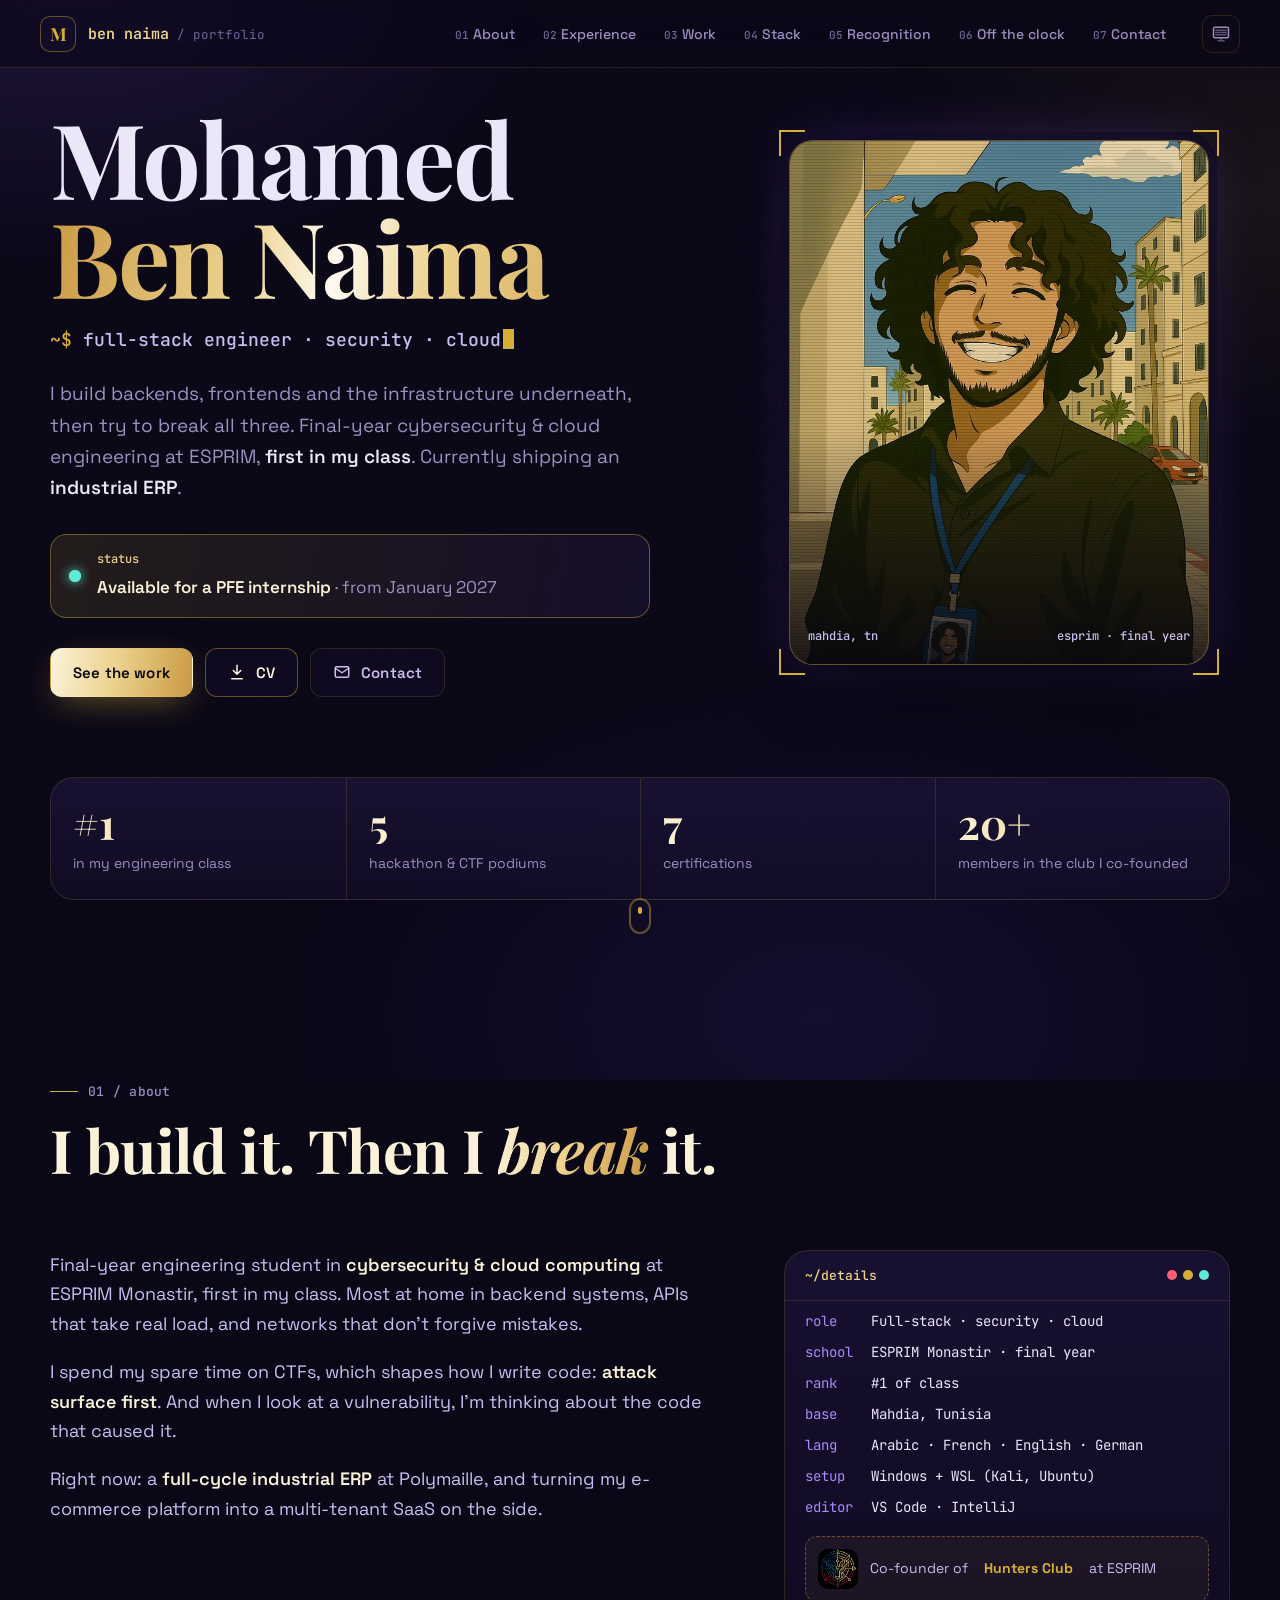
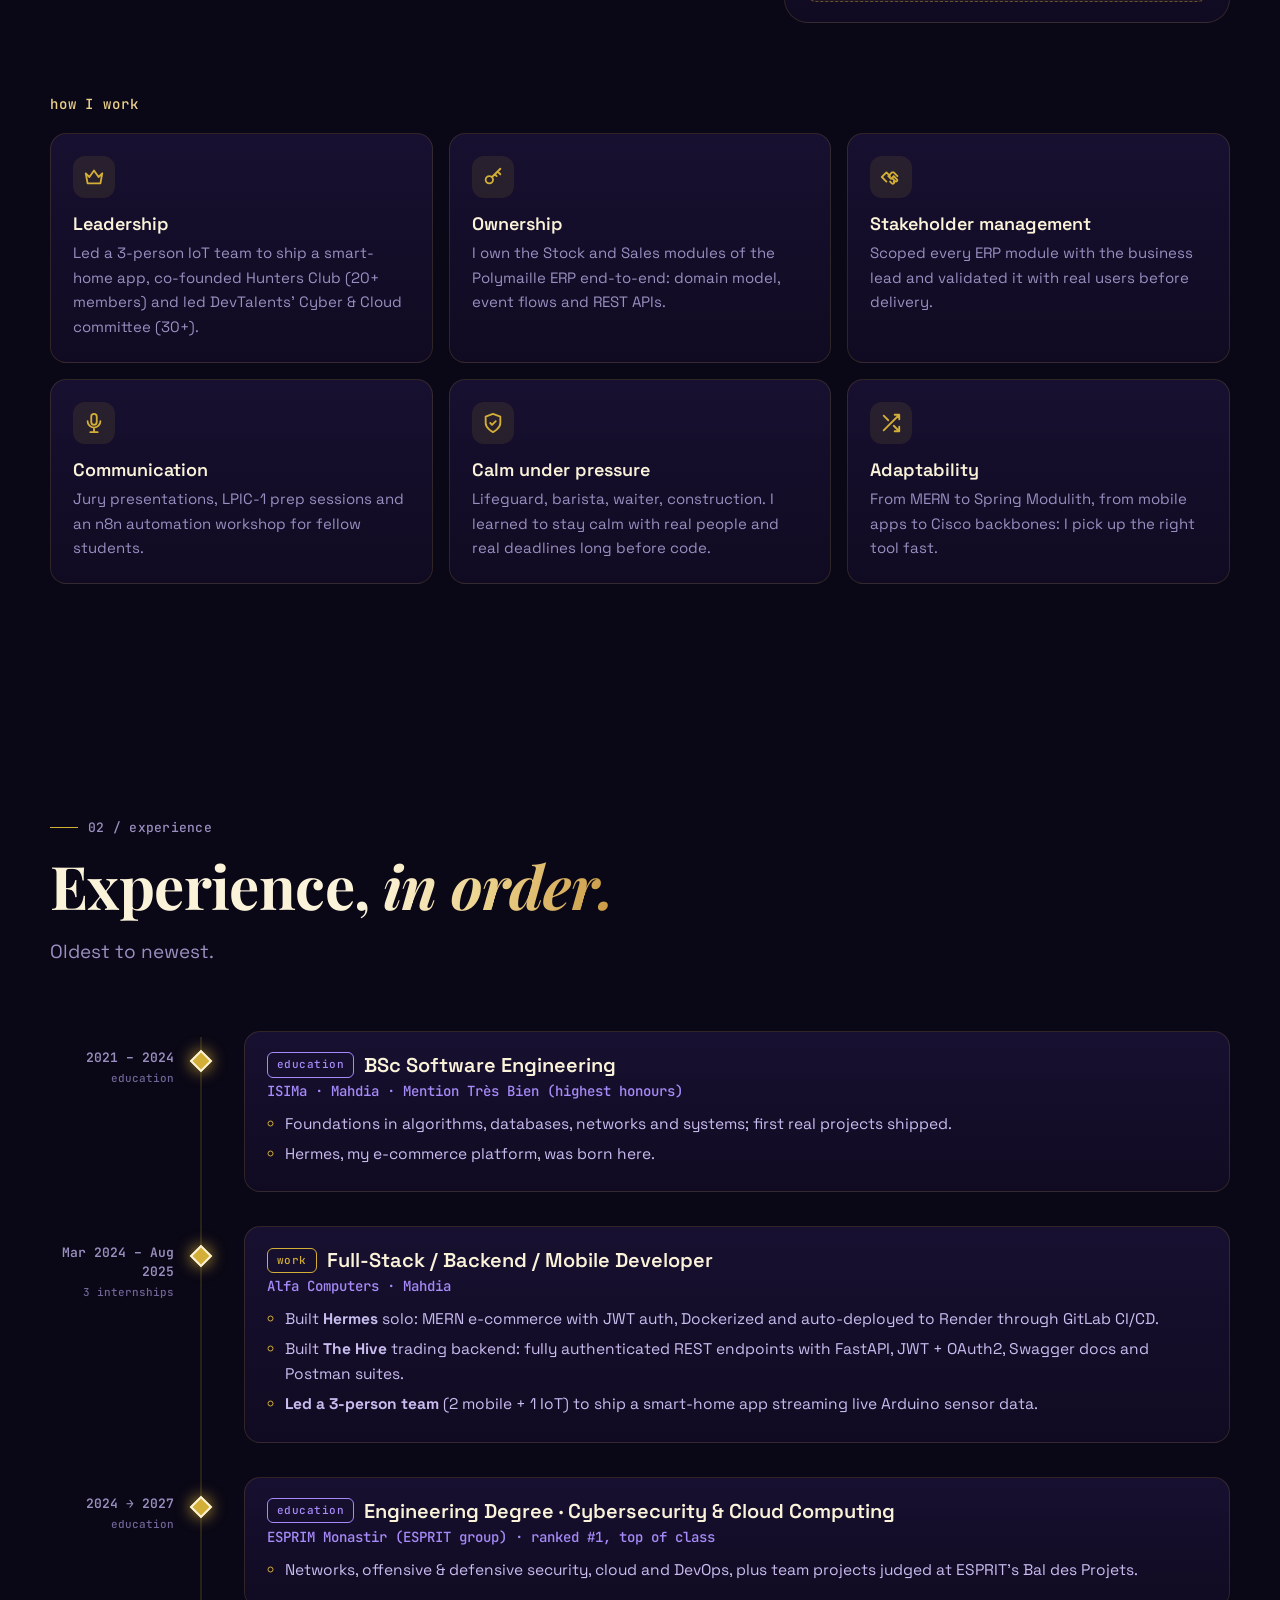
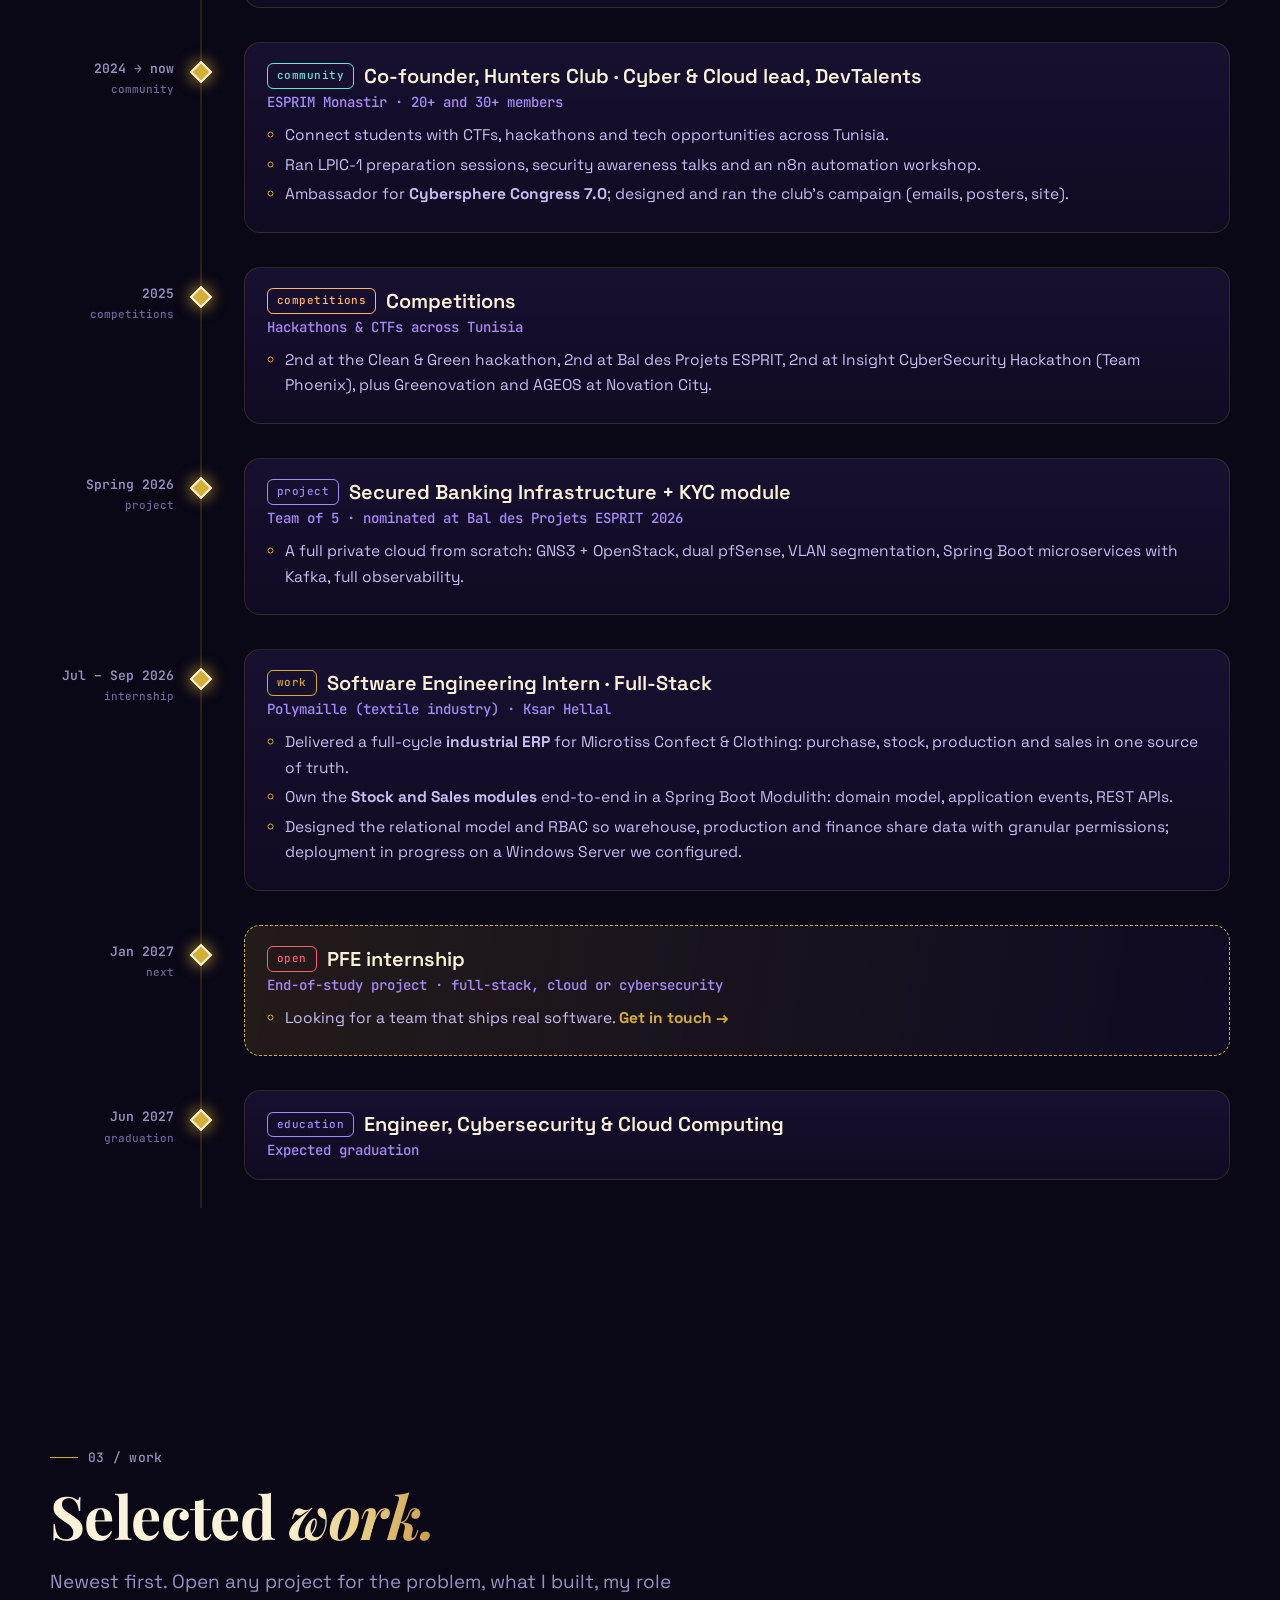
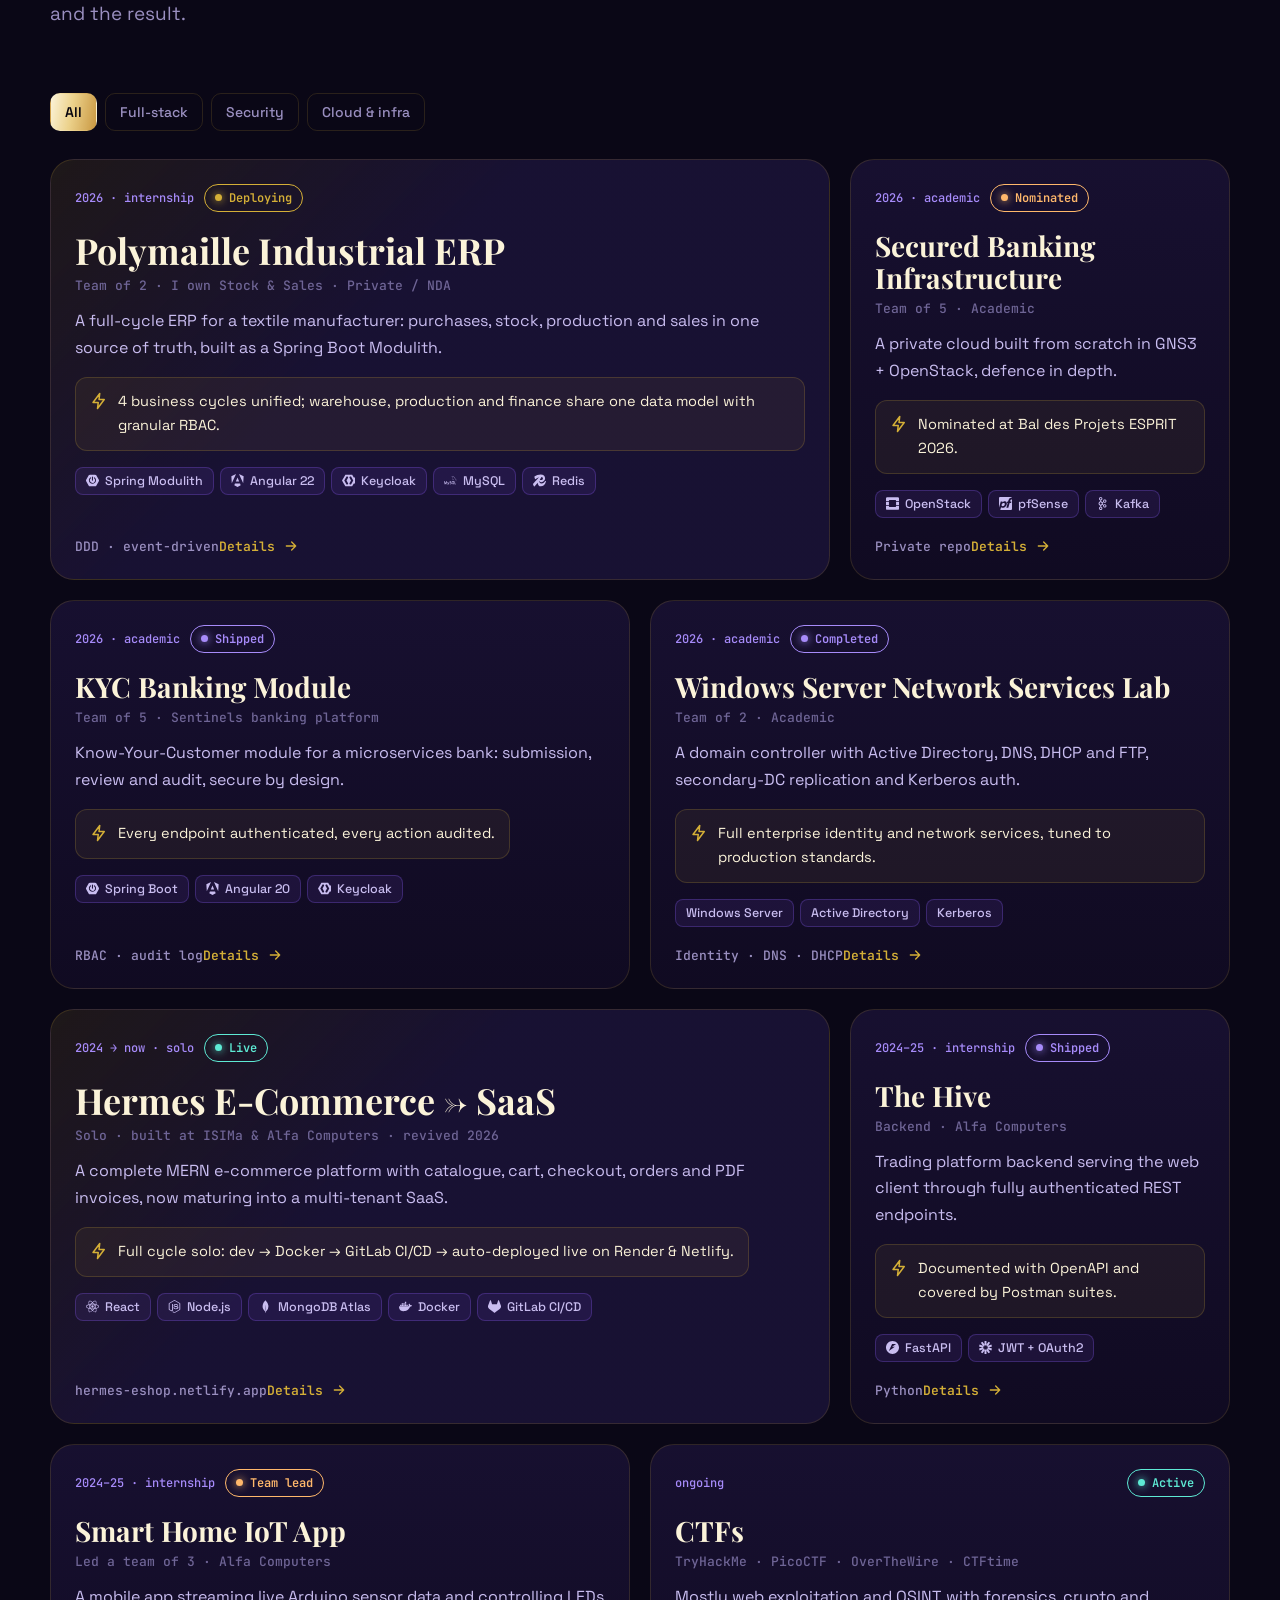
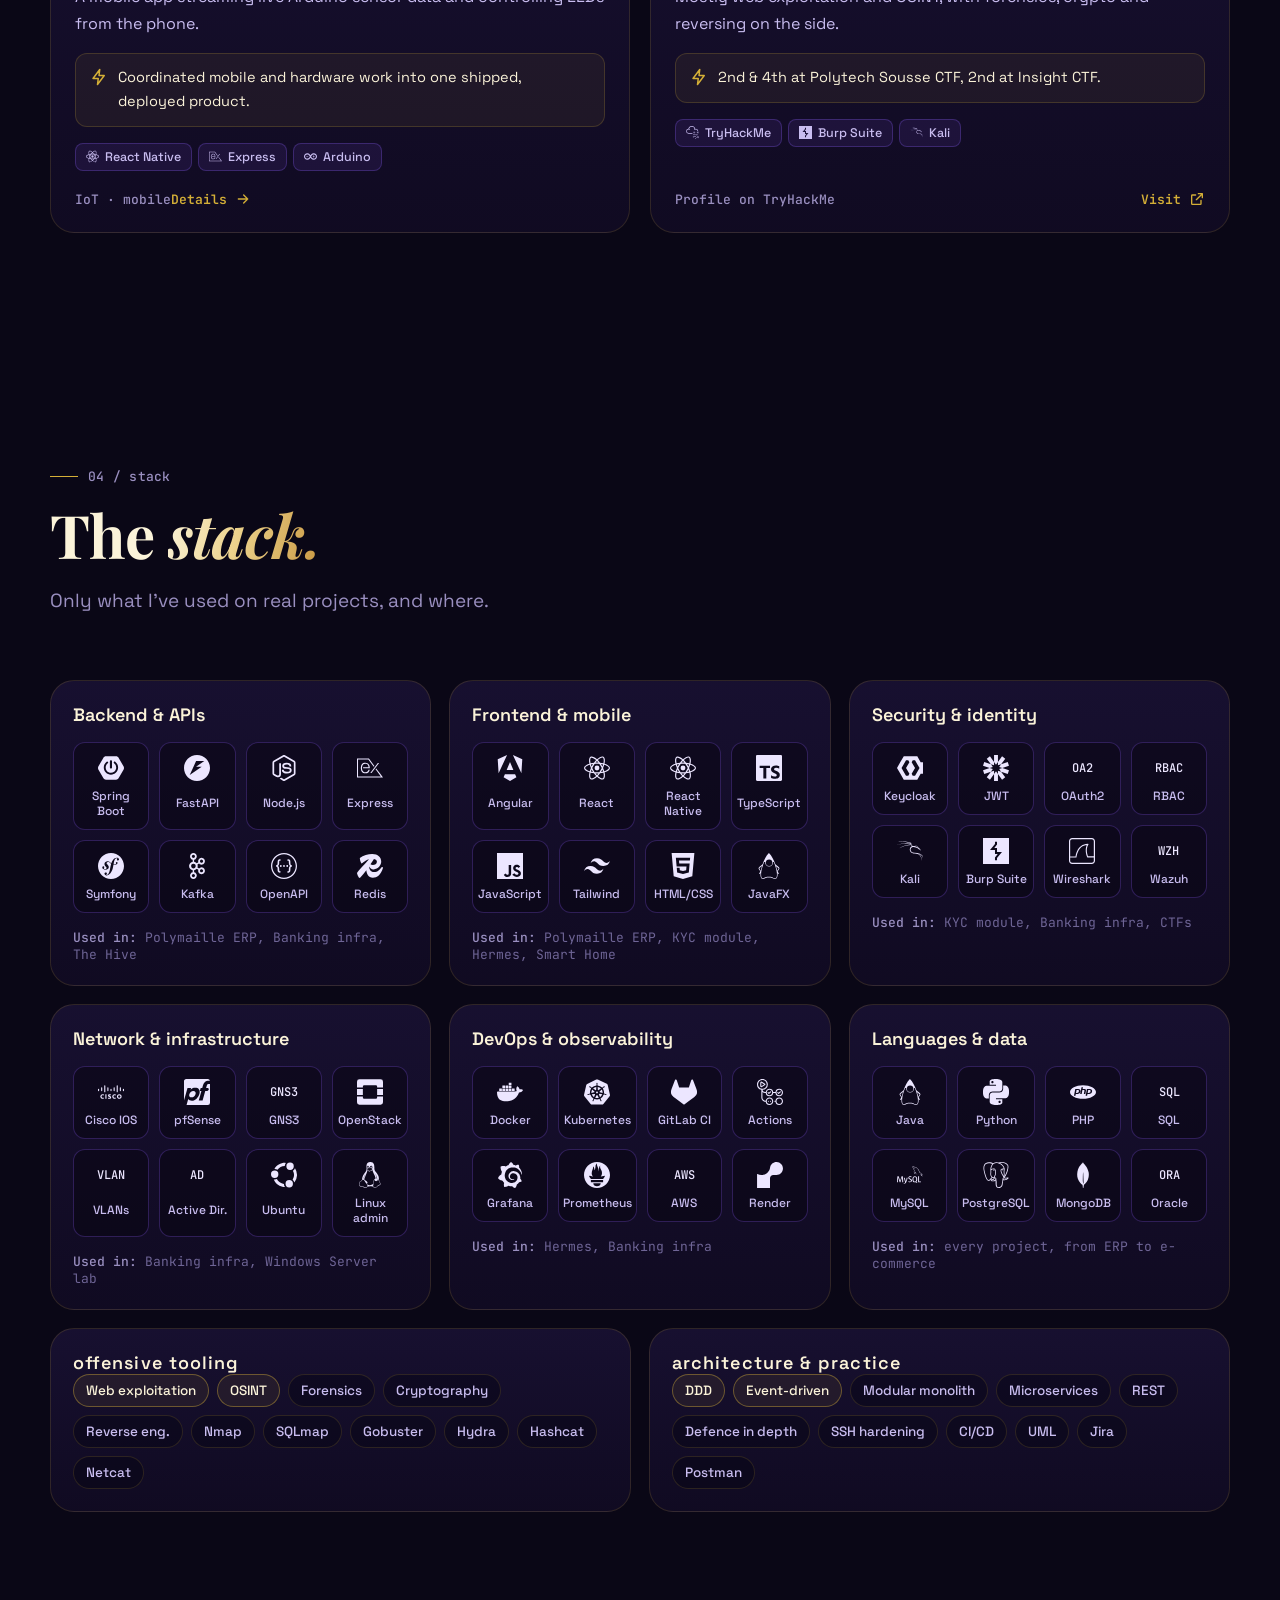
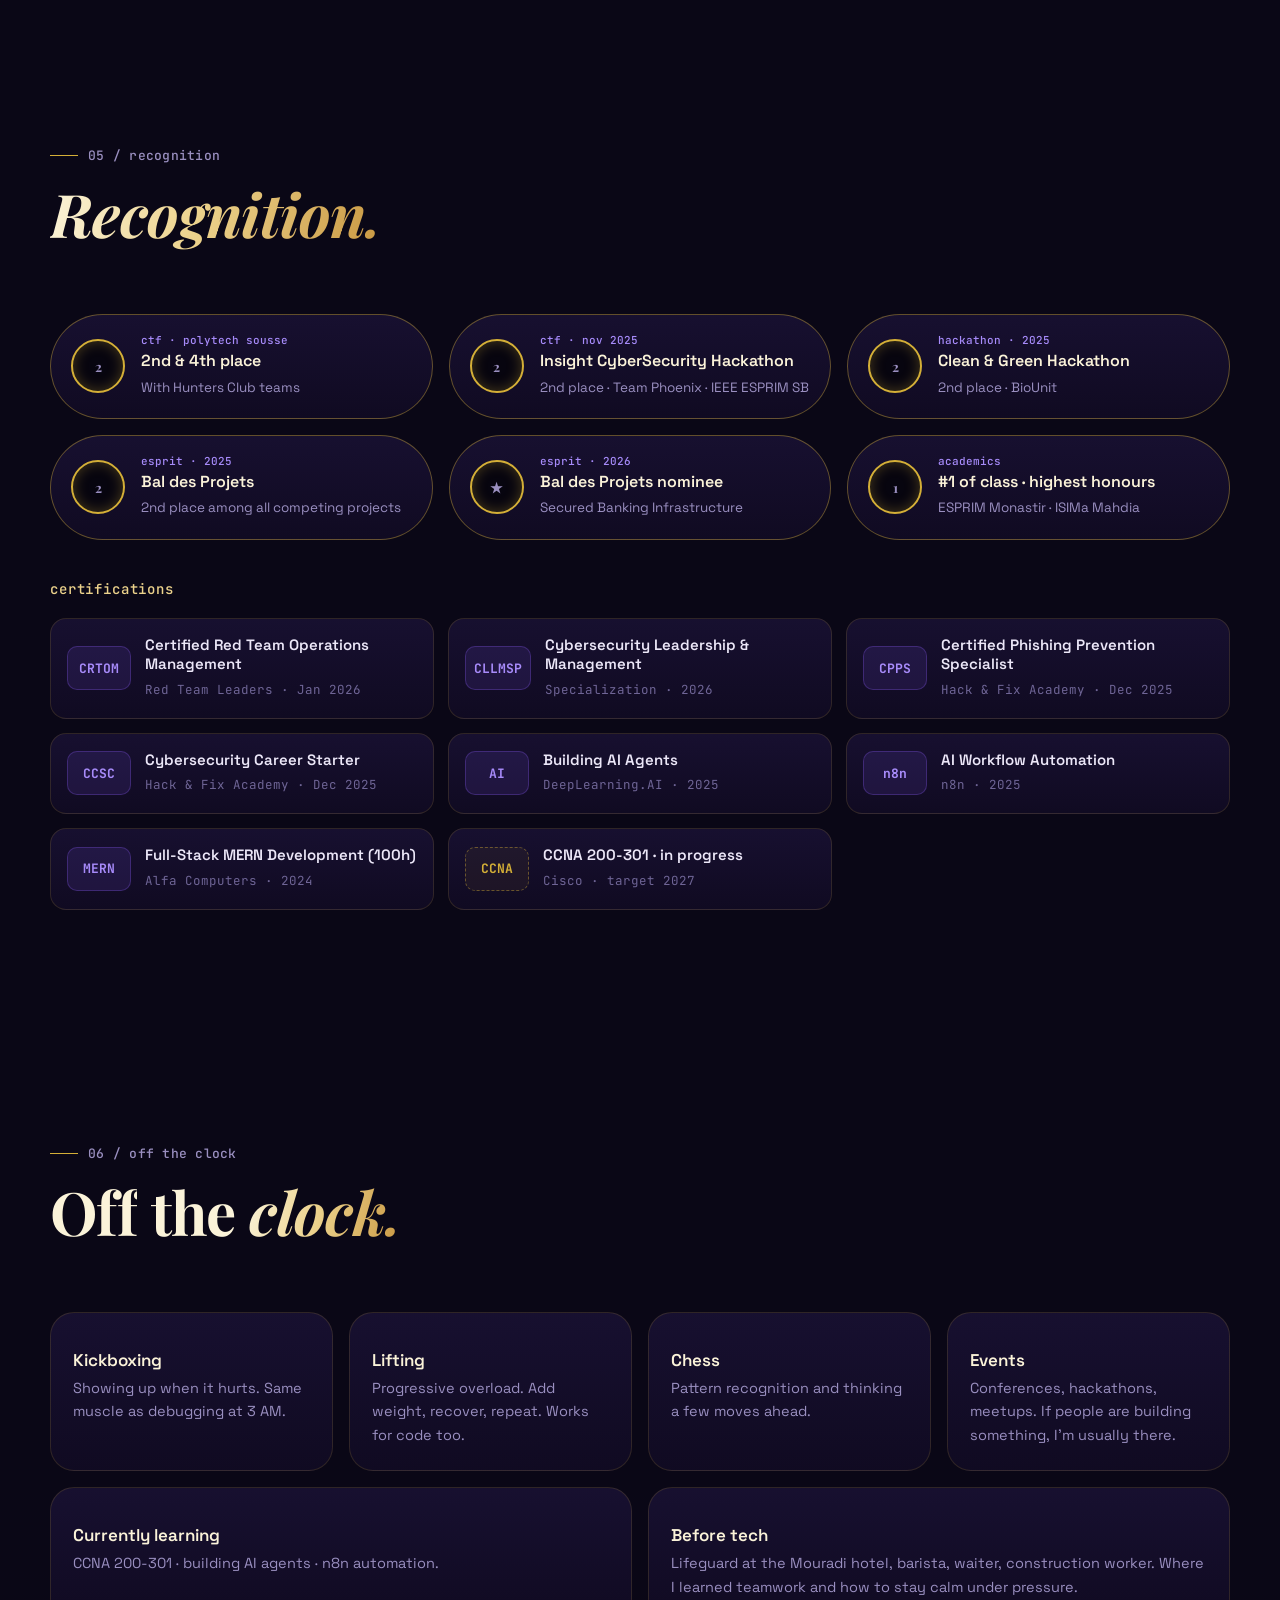
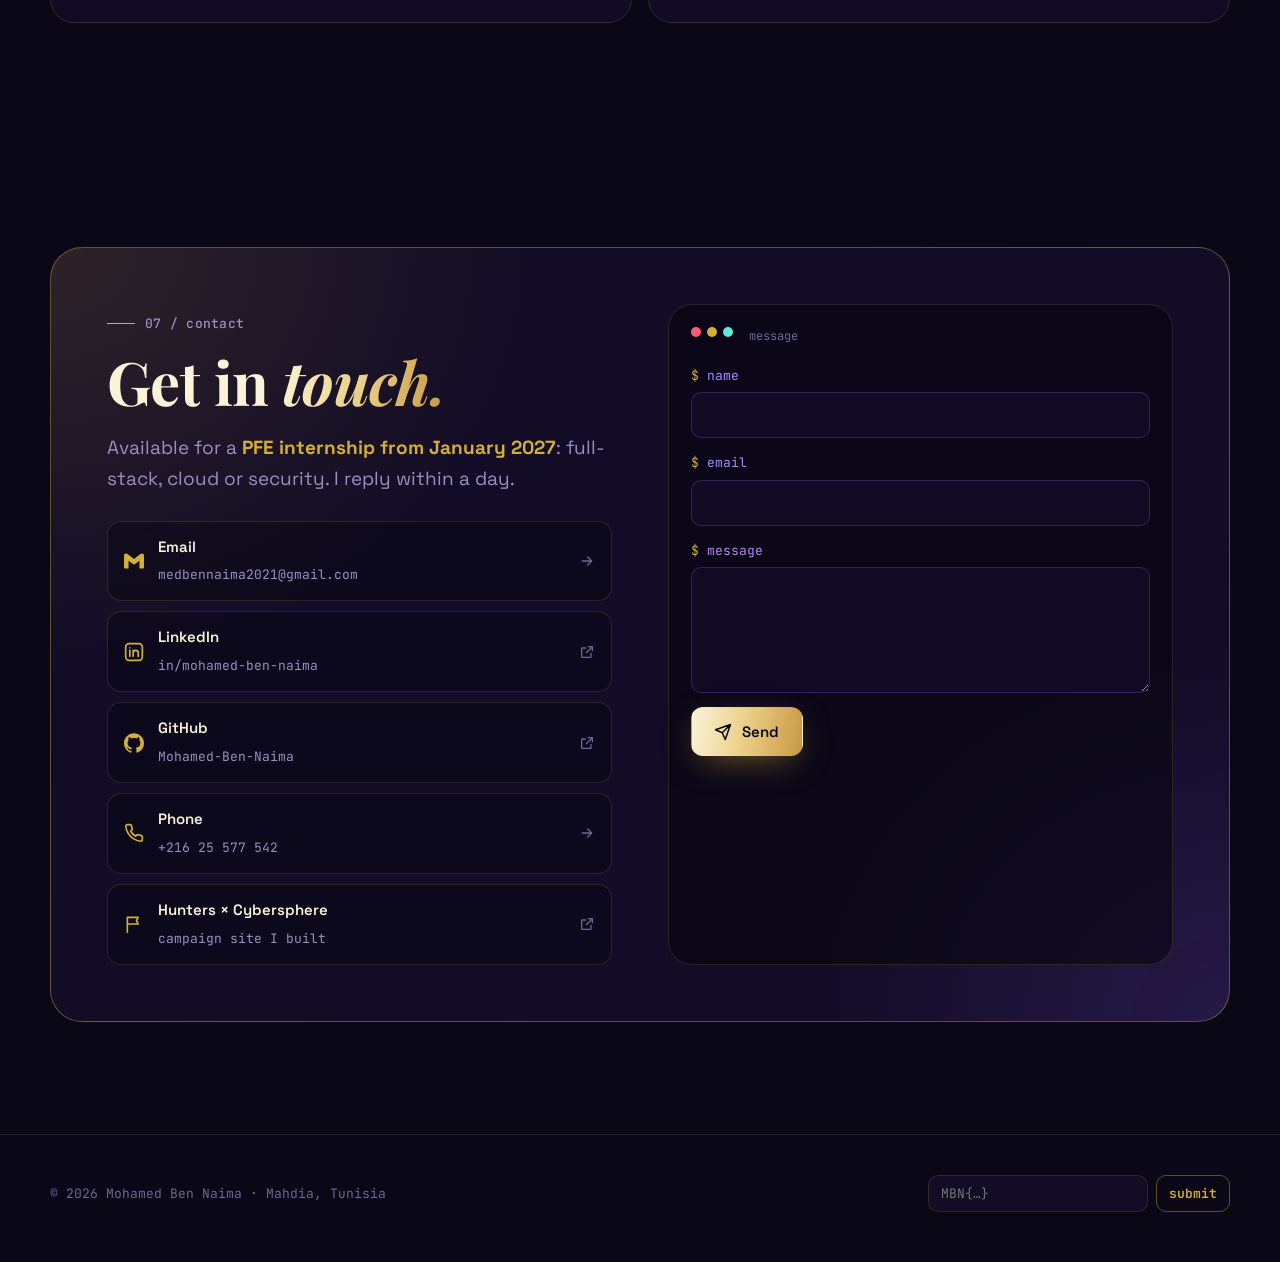
==== commit bd3ff287: "Tone it down: quiet, matter-of-fact, no arcade theatrics - Drop the insert-coin intro, 1UP/HI-SCORE " ====
--- a/index.html
+++ b/index.html
@@ -13,10 +13,10 @@
   <link rel="icon" type="image/svg+xml" href="assets/img/favicon.svg">
   <link rel="preconnect" href="https://fonts.googleapis.com">
   <link rel="preconnect" href="https://fonts.gstatic.com" crossorigin>
-  <link href="https://fonts.googleapis.com/css2?family=JetBrains+Mono:wght@400;500;600&family=Playfair+Display:ital,wght@0,600;0,700;1,600;1,700&family=Press+Start+2P&family=Space+Grotesk:wght@400;500;600;700&display=swap" rel="stylesheet">
+  <link href="https://fonts.googleapis.com/css2?family=JetBrains+Mono:wght@400;500;600&family=Playfair+Display:ital,wght@0,600;0,700;1,600;1,700&family=Space+Grotesk:wght@400;500;600;700&display=swap" rel="stylesheet">
   <link rel="stylesheet" href="assets/css/style.css">
   <script>document.documentElement.classList.add("js")</script>
-  <!-- 01001101 01000010 01001110 — psst, the flag lives in base64 somewhere in here: TUJOe2gxcjNfbTNfZjByX3kwdXJfcGYzfQ== -->
+  <!-- TUJOe2gxcjNfbTNfZjByX3kwdXJfcGYzfQ== -->
 </head>
 <body>
 <a class="skip" href="#main">Skip to content</a>
@@ -89,27 +89,19 @@
 <div class="scanlines" aria-hidden="true"></div>
 <div class="cursor-glow" aria-hidden="true"></div>
 
-<!-- Insert-coin intro (first visit per session, skippable) -->
-<div class="intro" id="intro" aria-hidden="true">
-  <div class="intro-screen">
-    <div class="intro-title">★ BEN NAIMA ARCADE ★</div>
-    <div class="intro-sub">INSERT COIN</div>
-    <div class="intro-skip">press any key</div>
-  </div>
-</div>
 
 <header class="nav" id="nav">
   <a class="brand" href="#top" aria-label="Back to top">
     <span class="brand-mark">M</span>
-    <span>mbn<small>.sec</small></span>
+    <span>ben naima<small> / portfolio</small></span>
   </a>
   <ul class="nav-links" id="nav-links">
     <li><a href="#about"><span>01</span>About</a></li>
     <li><a href="#experience"><span>02</span>Experience</a></li>
-    <li><a href="#projects"><span>03</span>Projects</a></li>
-    <li><a href="#skills"><span>04</span>Skills</a></li>
-    <li><a href="#wins"><span>05</span>Wins</a></li>
-    <li><a href="#beyond"><span>06</span>Beyond</a></li>
+    <li><a href="#projects"><span>03</span>Work</a></li>
+    <li><a href="#skills"><span>04</span>Stack</a></li>
+    <li><a href="#wins"><span>05</span>Recognition</a></li>
+    <li><a href="#beyond"><span>06</span>Off the clock</a></li>
     <li><a href="#contact"><span>07</span>Contact</a></li>
   </ul>
   <div class="nav-tools">
@@ -117,46 +109,38 @@
     <button class="icon-btn menu-btn" id="menu-btn" aria-expanded="false" aria-controls="nav-links" aria-label="Open menu"><svg><use href="#i-menu"/></svg></button>
   </div>
   <div class="xp" aria-hidden="true"><div class="xp-fill" id="xp-fill"></div></div>
-  <div class="xp-label" id="xp-label" aria-hidden="true">STAGE 00 · TITLE</div>
 </header>
 
 <main id="main">
 
 <!-- ═══════════════════════════════ HERO ═══════════════════════════════ -->
-<section class="hero" id="top" data-stage="STAGE 00 · TITLE">
+<section class="hero" id="top" data-stage="home">
   <div class="wrap">
     <div class="hero-grid">
       <div>
-        <div class="hud" aria-hidden="true">
-          <span><b class="blink">1UP</b>MOHAMED</span>
-          <span><b>HI-SCORE</b>#1 OF CLASS</span>
-          <span><b>CREDIT</b>01</span>
-        </div>
         <h1>
           <span class="line">Mohamed</span>
           <span class="line gold-text shimmer">Ben Naima</span>
         </h1>
-        <p class="role" aria-label="Full-Stack Engineer, Cybersecurity and Cloud, CTF player">
-          <span class="prompt">~$</span> <span id="typed">Full-Stack Engineer</span><span class="caret" aria-hidden="true"></span>
-        </p>
+        <p class="role"><span class="prompt">~$</span> full-stack engineer · security · cloud<span class="caret" aria-hidden="true"></span></p>
         <p class="pitch">
-          I build <strong>full-stack systems</strong> (Angular &amp; React frontends, FastAPI &amp; Spring Boot backends) and
-          <strong>secure the infrastructure</strong> they run on. Final-year Cybersecurity &amp; Cloud engineering student at ESPRIM,
-          <strong>top of my class</strong>, currently delivering an industrial ERP.
+          I build backends, frontends and the infrastructure underneath, then try to break all three.
+          Final-year cybersecurity &amp; cloud engineering at ESPRIM, <strong>first in my class</strong>.
+          Currently shipping an <strong>industrial ERP</strong>.
         </p>
 
         <div class="quest-card">
           <span class="pulse" aria-hidden="true"></span>
           <div>
-            <span class="k">CURRENT QUEST</span>
-            <div class="v">Seeking a PFE (end-of-study) internship <span>· from January 2027 · full-stack, cloud or security</span></div>
+            <span class="k">status</span>
+            <div class="v">Available for a PFE internship <span>· from January 2027</span></div>
           </div>
         </div>
 
         <div class="cta-row">
-          <a class="btn btn-primary magnetic" href="#projects"><svg><use href="#i-play"/></svg>Explore my work</a>
+          <a class="btn btn-primary magnetic" href="#projects">See the work</a>
           <div class="dropdown" id="cv-dd">
-            <button class="btn magnetic" aria-haspopup="true" aria-expanded="false"><svg><use href="#i-download"/></svg>Download CV</button>
+            <button class="btn magnetic" aria-haspopup="true" aria-expanded="false"><svg><use href="#i-download"/></svg>CV</button>
             <ul class="dropdown-menu">
               <li><a href="assets/cv/English/Mohamed-Ben-Naima-CV-EN.pdf" download>English <small>PDF</small></a></li>
               <li><a href="assets/cv/French/Mohamed-Ben-Naima-CV-FR.pdf" download>Français <small>PDF</small></a></li>
@@ -173,62 +157,57 @@
             <source srcset="assets/img/profile.webp" type="image/webp">
             <img src="assets/img/profile.jpg" width="720" height="900" alt="Illustrated portrait of Mohamed Ben Naima smiling, wearing a dark shirt and a badge lanyard">
           </picture>
-          <div class="portrait-tag"><div><b>P1 · MOHAMED</b>CLASS: SEC-DEV</div><span class="ready">READY</span></div>
-        </div>
-        <div class="chip-float a"><span class="dot"></span><div>ERP @ Polymaille<small>Spring Modulith</small></div></div>
-        <div class="chip-float b"><span class="dot"></span><div>#1 of class<small>ESPRIM Monastir</small></div></div>
-        <div class="chip-float c"><span class="dot"></span><div>CTF podiums<small>Hunters Club</small></div></div>
+          <div class="portrait-tag"><span>mahdia, tn</span><span>esprim · final year</span></div>
+        </div>
       </div>
     </div>
 
     <div class="stats reveal">
-      <div class="stat"><div class="num" data-count="1" data-prefix="#">#1</div><div class="lbl">Rank in my engineering class</div></div>
-      <div class="stat"><div class="num" data-count="5">5</div><div class="lbl">Hackathon &amp; CTF podiums</div></div>
-      <div class="stat"><div class="num" data-count="7">7</div><div class="lbl">Certifications earned</div></div>
-      <div class="stat"><div class="num" data-count="20" data-suffix="+">20+</div><div class="lbl">Hunters Club members, co-founded</div></div>
-    </div>
-  </div>
-  <div class="scroll-hint" aria-hidden="true"><i></i>SCROLL</div>
+      <div class="stat"><div class="num" data-count="1" data-prefix="#">#1</div><div class="lbl">in my engineering class</div></div>
+      <div class="stat"><div class="num" data-count="5">5</div><div class="lbl">hackathon &amp; CTF podiums</div></div>
+      <div class="stat"><div class="num" data-count="7">7</div><div class="lbl">certifications</div></div>
+      <div class="stat"><div class="num" data-count="20" data-suffix="+">20+</div><div class="lbl">members in the club I co-founded</div></div>
+    </div>
+  </div>
+  <div class="scroll-hint" aria-hidden="true"><i></i></div>
 </section>
 
 <!-- ═══════════════════════════════ ABOUT ═══════════════════════════════ -->
-<section id="about" data-stage="STAGE 01 · PLAYER">
+<section id="about" data-stage="about">
   <div class="wrap">
     <div class="section-head">
-      <span class="stage">STAGE 01 · PLAYER SELECT</span>
-      <h2 class="h2 split">Builder first, <em>breaker</em> by design.</h2>
+      <span class="stage">01 / about</span>
+      <h2 class="h2 split">I build it. Then I <em>break</em> it.</h2>
     </div>
     <div class="about-grid">
       <div class="story reveal">
-        <p>I'm a final-year engineering student in <strong>Cybersecurity &amp; Cloud Computing</strong> at ESPRIM Monastir, ranked first in my class. My natural habitat: backend systems, APIs under pressure, and network architectures that don't forgive mistakes.</p>
-        <p>I fell into CTFs and never came back. I write code thinking about <strong>attack surfaces</strong>, and I analyse vulnerabilities thinking about the code behind them. That dual lens is my edge.</p>
-        <p>Right now I'm delivering a <strong>full-cycle industrial ERP</strong> at Polymaille, maturing my e-commerce platform into a multi-tenant SaaS, and hunting the next competition on the list.</p>
-        <p class="quote">"Learn. Break. Build. Repeat."</p>
+        <p>Final-year engineering student in <strong>cybersecurity &amp; cloud computing</strong> at ESPRIM Monastir, first in my class. Most at home in backend systems, APIs that take real load, and networks that don't forgive mistakes.</p>
+        <p>I spend my spare time on CTFs, which shapes how I write code: <strong>attack surface first</strong>. And when I look at a vulnerability, I'm thinking about the code that caused it.</p>
+        <p>Right now: a <strong>full-cycle industrial ERP</strong> at Polymaille, and turning my e-commerce platform into a multi-tenant SaaS on the side.</p>
       </div>
       <aside class="sheet reveal" aria-label="Character sheet">
-        <div class="sheet-head"><span>CHARACTER SHEET</span><span class="dots"><i></i><i></i><i></i></span></div>
+        <div class="sheet-head"><span>~/details</span><span class="dots"><i></i><i></i><i></i></span></div>
         <dl>
-          <dt>class</dt><dd>Full-Stack × SecOps</dd>
+          <dt>role</dt><dd>Full-stack · security · cloud</dd>
           <dt>school</dt><dd>ESPRIM Monastir · final year</dd>
           <dt>rank</dt><dd>#1 of class</dd>
           <dt>base</dt><dd>Mahdia, Tunisia</dd>
           <dt>lang</dt><dd>Arabic · French · English · German</dd>
           <dt>setup</dt><dd>Windows + WSL (Kali, Ubuntu)</dd>
           <dt>editor</dt><dd>VS Code · IntelliJ</dd>
-          <dt>uptime</dt><dd>23 yrs · still running</dd>
         </dl>
         <div class="club"><img src="assets/img/hunters-logo.png" width="40" height="40" alt="" loading="lazy">Co-founder of <b class="gold">&nbsp;Hunters Club&nbsp;</b> at ESPRIM</div>
       </aside>
     </div>
 
     <div class="perks">
-      <h3>PERKS · SOFT SKILLS, WITH RECEIPTS</h3>
+      <h3>how I work</h3>
       <div class="perk-grid">
         <article class="perk reveal"><div class="ico"><svg><use href="#i-crown"/></svg></div><h4>Leadership</h4><p>Led a 3-person IoT team to ship a smart-home app, co-founded Hunters Club (20+ members) and led DevTalents' Cyber &amp; Cloud committee (30+).</p></article>
         <article class="perk reveal"><div class="ico"><svg><use href="#i-key"/></svg></div><h4>Ownership</h4><p>I own the Stock and Sales modules of the Polymaille ERP end-to-end: domain model, event flows and REST APIs.</p></article>
         <article class="perk reveal"><div class="ico"><svg><use href="#i-handshake"/></svg></div><h4>Stakeholder management</h4><p>Scoped every ERP module with the business lead and validated it with real users before delivery.</p></article>
         <article class="perk reveal"><div class="ico"><svg><use href="#i-mic"/></svg></div><h4>Communication</h4><p>Jury presentations, LPIC-1 prep sessions and an n8n automation workshop for fellow students.</p></article>
-        <article class="perk reveal"><div class="ico"><svg><use href="#i-shield"/></svg></div><h4>Calm under pressure</h4><p>Former lifeguard, barista, waiter and construction worker. Real customers, real deadlines, real pressure.</p></article>
+        <article class="perk reveal"><div class="ico"><svg><use href="#i-shield"/></svg></div><h4>Calm under pressure</h4><p>Lifeguard, barista, waiter, construction. I learned to stay calm with real people and real deadlines long before code.</p></article>
         <article class="perk reveal"><div class="ico"><svg><use href="#i-shuffle"/></svg></div><h4>Adaptability</h4><p>From MERN to Spring Modulith, from mobile apps to Cisco backbones: I pick up the right tool fast.</p></article>
       </div>
     </div>
@@ -236,28 +215,28 @@
 </section>
 
 <!-- ═══════════════════════════════ EXPERIENCE ═══════════════════════════════ -->
-<section id="experience" data-stage="STAGE 02 · QUEST LOG">
+<section id="experience" data-stage="experience">
   <div class="wrap">
     <div class="section-head">
-      <span class="stage">STAGE 02 · QUEST LOG</span>
-      <h2 class="h2 split">The road so far, <em>in order.</em></h2>
-      <p class="lead reveal">From the first commit at ISIMa to the next save point: an end-of-study internship in January 2027.</p>
+      <span class="stage">02 / experience</span>
+      <h2 class="h2 split">Experience, <em>in order.</em></h2>
+      <p class="lead reveal">Oldest to newest.</p>
     </div>
 
     <ol class="timeline" id="timeline">
       <li class="tl-item reveal">
-        <div class="tl-when">2021 – 2024<small>LEVEL 1</small></div><span class="tl-node" aria-hidden="true"></span>
+        <div class="tl-when">2021 – 2024<small>education</small></div><span class="tl-node" aria-hidden="true"></span>
         <div class="tl-card">
-          <div class="tl-top"><span class="tag school">SCHOOL</span><h3>BSc Software Engineering</h3></div>
+          <div class="tl-top"><span class="tag school">education</span><h3>BSc Software Engineering</h3></div>
           <p class="tl-org">ISIMa · Mahdia · Mention Très Bien (highest honours)</p>
           <ul><li>Foundations in algorithms, databases, networks and systems; first real projects shipped.</li><li>Hermes, my e-commerce platform, was born here.</li></ul>
         </div>
       </li>
 
       <li class="tl-item reveal">
-        <div class="tl-when">Mar 2024 – Aug 2025<small>3 INTERNSHIPS</small></div><span class="tl-node" aria-hidden="true"></span>
+        <div class="tl-when">Mar 2024 – Aug 2025<small>3 internships</small></div><span class="tl-node" aria-hidden="true"></span>
         <div class="tl-card">
-          <div class="tl-top"><span class="tag work">WORK</span><h3>Full-Stack / Backend / Mobile Developer</h3></div>
+          <div class="tl-top"><span class="tag work">work</span><h3>Full-Stack / Backend / Mobile Developer</h3></div>
           <p class="tl-org">Alfa Computers · Mahdia</p>
           <ul>
             <li>Built <strong>Hermes</strong> solo: MERN e-commerce with JWT auth, Dockerized and auto-deployed to Render through GitLab CI/CD.</li>
@@ -268,49 +247,49 @@
       </li>
 
       <li class="tl-item reveal">
-        <div class="tl-when">2024 → 2027<small>LEVEL 2</small></div><span class="tl-node" aria-hidden="true"></span>
+        <div class="tl-when">2024 → 2027<small>education</small></div><span class="tl-node" aria-hidden="true"></span>
         <div class="tl-card">
-          <div class="tl-top"><span class="tag school">SCHOOL</span><h3>Engineering Degree · Cybersecurity &amp; Cloud Computing</h3></div>
+          <div class="tl-top"><span class="tag school">education</span><h3>Engineering Degree · Cybersecurity &amp; Cloud Computing</h3></div>
           <p class="tl-org">ESPRIM Monastir (ESPRIT group) · ranked #1, top of class</p>
           <ul><li>Networks, offensive &amp; defensive security, cloud and DevOps, plus team projects judged at ESPRIT's Bal des Projets.</li></ul>
         </div>
       </li>
 
       <li class="tl-item reveal">
-        <div class="tl-when">2024 → now<small>GUILDS</small></div><span class="tl-node" aria-hidden="true"></span>
+        <div class="tl-when">2024 → now<small>community</small></div><span class="tl-node" aria-hidden="true"></span>
         <div class="tl-card">
-          <div class="tl-top"><span class="tag guild">COMMUNITY</span><h3>Co-founder, Hunters Club · Cyber &amp; Cloud lead, DevTalents</h3></div>
+          <div class="tl-top"><span class="tag guild">community</span><h3>Co-founder, Hunters Club · Cyber &amp; Cloud lead, DevTalents</h3></div>
           <p class="tl-org">ESPRIM Monastir · 20+ and 30+ members</p>
           <ul>
             <li>Connect students with CTFs, hackathons and tech opportunities across Tunisia.</li>
             <li>Ran LPIC-1 preparation sessions, security awareness talks and an n8n automation workshop.</li>
-            <li>Official ambassador for <strong>Cybersphere Congress 7.0</strong>: designed the full campaign (emails, posters, campaign site).</li>
+            <li>Ambassador for <strong>Cybersphere Congress 7.0</strong>; designed and ran the club's campaign (emails, posters, site).</li>
           </ul>
         </div>
       </li>
 
       <li class="tl-item reveal">
-        <div class="tl-when">2025<small>PODIUM SEASON</small></div><span class="tl-node" aria-hidden="true"></span>
+        <div class="tl-when">2025<small>competitions</small></div><span class="tl-node" aria-hidden="true"></span>
         <div class="tl-card">
-          <div class="tl-top"><span class="tag win">WINS</span><h3>Show up, compete, place</h3></div>
+          <div class="tl-top"><span class="tag win">competitions</span><h3>Competitions</h3></div>
           <p class="tl-org">Hackathons &amp; CTFs across Tunisia</p>
           <ul><li>2nd at the Clean &amp; Green hackathon, 2nd at Bal des Projets ESPRIT, 2nd at Insight CyberSecurity Hackathon (Team Phoenix), plus Greenovation and AGEOS at Novation City.</li></ul>
         </div>
       </li>
 
       <li class="tl-item reveal">
-        <div class="tl-when">Spring 2026<small>BOSS LEVEL</small></div><span class="tl-node" aria-hidden="true"></span>
+        <div class="tl-when">Spring 2026<small>project</small></div><span class="tl-node" aria-hidden="true"></span>
         <div class="tl-card">
-          <div class="tl-top"><span class="tag school">PROJECT</span><h3>Secured Banking Infrastructure + KYC module</h3></div>
+          <div class="tl-top"><span class="tag school">project</span><h3>Secured Banking Infrastructure + KYC module</h3></div>
           <p class="tl-org">Team of 5 · nominated at Bal des Projets ESPRIT 2026</p>
           <ul><li>A full private cloud from scratch: GNS3 + OpenStack, dual pfSense, VLAN segmentation, Spring Boot microservices with Kafka, full observability.</li></ul>
         </div>
       </li>
 
       <li class="tl-item reveal">
-        <div class="tl-when">Jul – Sep 2026<small>ENGINEERING INTERNSHIP</small></div><span class="tl-node" aria-hidden="true"></span>
+        <div class="tl-when">Jul – Sep 2026<small>internship</small></div><span class="tl-node" aria-hidden="true"></span>
         <div class="tl-card">
-          <div class="tl-top"><span class="tag work">WORK</span><h3>Software Engineering Intern · Full-Stack</h3></div>
+          <div class="tl-top"><span class="tag work">work</span><h3>Software Engineering Intern · Full-Stack</h3></div>
           <p class="tl-org">Polymaille (textile industry) · Ksar Hellal</p>
           <ul>
             <li>Delivered a full-cycle <strong>industrial ERP</strong> for Microtiss Confect &amp; Clothing: purchase, stock, production and sales in one source of truth.</li>
@@ -321,19 +300,19 @@
       </li>
 
       <li class="tl-item next reveal">
-        <div class="tl-when">Jan 2027<small>NEXT SAVE POINT</small></div><span class="tl-node" aria-hidden="true"></span>
+        <div class="tl-when">Jan 2027<small>next</small></div><span class="tl-node" aria-hidden="true"></span>
         <div class="tl-card">
-          <div class="tl-top"><span class="tag next">OPEN SLOT</span><h3>PFE internship · your team?</h3></div>
+          <div class="tl-top"><span class="tag next">open</span><h3>PFE internship</h3></div>
           <p class="tl-org">End-of-study project · full-stack, cloud or cybersecurity</p>
-          <ul><li>Looking for a team where I can ship real software and harden it. <a class="gold" href="#contact"><strong>Let's talk →</strong></a></li></ul>
+          <ul><li>Looking for a team that ships real software. <a class="gold" href="#contact"><strong>Get in touch →</strong></a></li></ul>
         </div>
       </li>
 
       <li class="tl-item reveal">
-        <div class="tl-when">Jun 2027<small>LEVEL UP</small></div><span class="tl-node" aria-hidden="true"></span>
+        <div class="tl-when">Jun 2027<small>graduation</small></div><span class="tl-node" aria-hidden="true"></span>
         <div class="tl-card">
-          <div class="tl-top"><span class="tag school">SCHOOL</span><h3>Engineer, Cybersecurity &amp; Cloud Computing</h3></div>
-          <p class="tl-org">Graduation · not the end of the log, just the current HEAD</p>
+          <div class="tl-top"><span class="tag school">education</span><h3>Engineer, Cybersecurity &amp; Cloud Computing</h3></div>
+          <p class="tl-org">Expected graduation</p>
         </div>
       </li>
     </ol>
@@ -341,16 +320,16 @@
 </section>
 
 <!-- ═══════════════════════════════ PROJECTS ═══════════════════════════════ -->
-<section id="projects" data-stage="STAGE 03 · LEVEL SELECT">
+<section id="projects" data-stage="work">
   <div class="wrap">
     <div class="section-head">
-      <span class="stage">STAGE 03 · LEVEL SELECT</span>
-      <h2 class="h2 split">Projects, <em>explained.</em></h2>
-      <p class="lead reveal">Newest first. Pick a level to open the full case study: the problem, what I built, my role and the impact.</p>
+      <span class="stage">03 / work</span>
+      <h2 class="h2 split">Selected <em>work.</em></h2>
+      <p class="lead reveal">Newest first. Open any project for the problem, what I built, my role and the result.</p>
     </div>
 
     <div class="filters" role="toolbar" aria-label="Filter projects">
-      <button class="filter" aria-pressed="true" data-filter="all">All levels</button>
+      <button class="filter" aria-pressed="true" data-filter="all">All</button>
       <button class="filter" aria-pressed="false" data-filter="fullstack">Full-stack</button>
       <button class="filter" aria-pressed="false" data-filter="security">Security</button>
       <button class="filter" aria-pressed="false" data-filter="infra">Cloud &amp; infra</button>
@@ -359,94 +338,94 @@
     <div class="projects" id="project-grid">
       <article class="project feature reveal" data-tags="fullstack">
         <button class="card tilt" data-case="polymaille" aria-haspopup="dialog">
-          <div class="card-top"><span class="world">WORLD 1-1 · 2026 · INTERNSHIP</span><span class="status deploying">Deploying</span></div>
+          <div class="card-top"><span class="world">2026 · internship</span><span class="status deploying">Deploying</span></div>
           <h3>Polymaille Industrial ERP</h3>
           <p class="meta">Team of 2 · I own Stock &amp; Sales · Private / NDA</p>
           <p class="pitch">A full-cycle ERP for a textile manufacturer: purchases, stock, production and sales in one source of truth, built as a Spring Boot Modulith.</p>
           <div class="impact"><svg><use href="#i-bolt"/></svg>4 business cycles unified; warehouse, production and finance share one data model with granular RBAC.</div>
           <div class="chips"><span class="chip"><svg><use href="#si-springboot"/></svg>Spring Modulith</span><span class="chip"><svg><use href="#si-angular"/></svg>Angular 22</span><span class="chip"><svg><use href="#si-keycloak"/></svg>Keycloak</span><span class="chip"><svg><use href="#si-mysql"/></svg>MySQL</span><span class="chip"><svg><use href="#si-redis"/></svg>Redis</span></div>
-          <div class="card-foot"><span>DDD · event-driven</span><span class="open">Open case <svg><use href="#i-arrow"/></svg></span></div>
+          <div class="card-foot"><span>DDD · event-driven</span><span class="open">Details <svg><use href="#i-arrow"/></svg></span></div>
         </button>
       </article>
 
       <article class="project reveal" data-tags="infra security">
         <button class="card tilt" data-case="banking" aria-haspopup="dialog">
-          <div class="card-top"><span class="world">WORLD 1-2 · 2026</span><span class="status award">Nominated</span></div>
+          <div class="card-top"><span class="world">2026 · academic</span><span class="status award">Nominated</span></div>
           <h3>Secured Banking Infrastructure</h3>
           <p class="meta">Team of 5 · Academic</p>
-          <p class="pitch">A private cloud built from scratch in GNS3 + OpenStack with defence in depth.</p>
+          <p class="pitch">A private cloud built from scratch in GNS3 + OpenStack, defence in depth.</p>
           <div class="impact"><svg><use href="#i-bolt"/></svg>Nominated at Bal des Projets ESPRIT 2026.</div>
           <div class="chips"><span class="chip"><svg><use href="#si-openstack"/></svg>OpenStack</span><span class="chip"><svg><use href="#si-pfsense"/></svg>pfSense</span><span class="chip"><svg><use href="#si-apachekafka"/></svg>Kafka</span></div>
-          <div class="card-foot"><span>Private repo</span><span class="open">Open case <svg><use href="#i-arrow"/></svg></span></div>
+          <div class="card-foot"><span>Private repo</span><span class="open">Details <svg><use href="#i-arrow"/></svg></span></div>
         </button>
       </article>
 
       <article class="project wide reveal" data-tags="fullstack security">
         <button class="card tilt" data-case="kyc" aria-haspopup="dialog">
-          <div class="card-top"><span class="world">WORLD 1-3 · 2026</span><span class="status done">Shipped</span></div>
+          <div class="card-top"><span class="world">2026 · academic</span><span class="status done">Shipped</span></div>
           <h3>KYC Banking Module</h3>
           <p class="meta">Team of 5 · Sentinels banking platform</p>
           <p class="pitch">Know-Your-Customer module for a microservices bank: submission, review and audit, secure by design.</p>
           <div class="impact"><svg><use href="#i-bolt"/></svg>Every endpoint authenticated, every action audited.</div>
           <div class="chips"><span class="chip"><svg><use href="#si-springboot"/></svg>Spring Boot</span><span class="chip"><svg><use href="#si-angular"/></svg>Angular 20</span><span class="chip"><svg><use href="#si-keycloak"/></svg>Keycloak</span></div>
-          <div class="card-foot"><span>RBAC · audit log</span><span class="open">Open case <svg><use href="#i-arrow"/></svg></span></div>
+          <div class="card-foot"><span>RBAC · audit log</span><span class="open">Details <svg><use href="#i-arrow"/></svg></span></div>
         </button>
       </article>
 
       <article class="project wide reveal" data-tags="infra">
         <button class="card tilt" data-case="winserver" aria-haspopup="dialog">
-          <div class="card-top"><span class="world">WORLD 1-4 · 2026</span><span class="status done">Completed</span></div>
+          <div class="card-top"><span class="world">2026 · academic</span><span class="status done">Completed</span></div>
           <h3>Windows Server Network Services Lab</h3>
           <p class="meta">Team of 2 · Academic</p>
           <p class="pitch">A domain controller with Active Directory, DNS, DHCP and FTP, secondary-DC replication and Kerberos auth.</p>
           <div class="impact"><svg><use href="#i-bolt"/></svg>Full enterprise identity and network services, tuned to production standards.</div>
           <div class="chips"><span class="chip">Windows Server</span><span class="chip">Active Directory</span><span class="chip">Kerberos</span></div>
-          <div class="card-foot"><span>Identity · DNS · DHCP</span><span class="open">Open case <svg><use href="#i-arrow"/></svg></span></div>
+          <div class="card-foot"><span>Identity · DNS · DHCP</span><span class="open">Details <svg><use href="#i-arrow"/></svg></span></div>
         </button>
       </article>
 
       <article class="project feature reveal" data-tags="fullstack">
         <button class="card tilt" data-case="hermes" aria-haspopup="dialog">
-          <div class="card-top"><span class="world">WORLD 2-1 · 2024 → 2026 · SOLO</span><span class="status live">Live</span></div>
+          <div class="card-top"><span class="world">2024 → now · solo</span><span class="status live">Live</span></div>
           <h3>Hermes E-Commerce → SaaS</h3>
           <p class="meta">Solo · built at ISIMa &amp; Alfa Computers · revived 2026</p>
           <p class="pitch">A complete MERN e-commerce platform with catalogue, cart, checkout, orders and PDF invoices, now maturing into a multi-tenant SaaS.</p>
           <div class="impact"><svg><use href="#i-bolt"/></svg>Full cycle solo: dev → Docker → GitLab CI/CD → auto-deployed live on Render &amp; Netlify.</div>
           <div class="chips"><span class="chip"><svg><use href="#si-react"/></svg>React</span><span class="chip"><svg><use href="#si-nodedotjs"/></svg>Node.js</span><span class="chip"><svg><use href="#si-mongodb"/></svg>MongoDB Atlas</span><span class="chip"><svg><use href="#si-docker"/></svg>Docker</span><span class="chip"><svg><use href="#si-gitlab"/></svg>GitLab CI/CD</span></div>
-          <div class="card-foot"><span>hermes-eshop.netlify.app</span><span class="open">Open case <svg><use href="#i-arrow"/></svg></span></div>
+          <div class="card-foot"><span>hermes-eshop.netlify.app</span><span class="open">Details <svg><use href="#i-arrow"/></svg></span></div>
         </button>
       </article>
 
       <article class="project reveal" data-tags="fullstack security">
         <button class="card tilt" data-case="hive" aria-haspopup="dialog">
-          <div class="card-top"><span class="world">WORLD 2-2 · 2024–25</span><span class="status done">Shipped</span></div>
+          <div class="card-top"><span class="world">2024–25 · internship</span><span class="status done">Shipped</span></div>
           <h3>The Hive</h3>
           <p class="meta">Backend · Alfa Computers</p>
           <p class="pitch">Trading platform backend serving the web client through fully authenticated REST endpoints.</p>
           <div class="impact"><svg><use href="#i-bolt"/></svg>Documented with OpenAPI and covered by Postman suites.</div>
           <div class="chips"><span class="chip"><svg><use href="#si-fastapi"/></svg>FastAPI</span><span class="chip"><svg><use href="#si-jsonwebtokens"/></svg>JWT + OAuth2</span></div>
-          <div class="card-foot"><span>Python</span><span class="open">Open case <svg><use href="#i-arrow"/></svg></span></div>
+          <div class="card-foot"><span>Python</span><span class="open">Details <svg><use href="#i-arrow"/></svg></span></div>
         </button>
       </article>
 
       <article class="project wide reveal" data-tags="fullstack">
         <button class="card tilt" data-case="smarthome" aria-haspopup="dialog">
-          <div class="card-top"><span class="world">WORLD 2-3 · 2024–25</span><span class="status award">Team lead</span></div>
+          <div class="card-top"><span class="world">2024–25 · internship</span><span class="status award">Team lead</span></div>
           <h3>Smart Home IoT App</h3>
           <p class="meta">Led a team of 3 · Alfa Computers</p>
           <p class="pitch">A mobile app streaming live Arduino sensor data and controlling LEDs from the phone.</p>
           <div class="impact"><svg><use href="#i-bolt"/></svg>Coordinated mobile and hardware work into one shipped, deployed product.</div>
           <div class="chips"><span class="chip"><svg><use href="#si-react"/></svg>React Native</span><span class="chip"><svg><use href="#si-express"/></svg>Express</span><span class="chip"><svg><use href="#si-arduino"/></svg>Arduino</span></div>
-          <div class="card-foot"><span>IoT · mobile</span><span class="open">Open case <svg><use href="#i-arrow"/></svg></span></div>
+          <div class="card-foot"><span>IoT · mobile</span><span class="open">Details <svg><use href="#i-arrow"/></svg></span></div>
         </button>
       </article>
 
       <article class="project wide reveal" data-tags="security">
         <a class="card tilt" href="https://tryhackme.com/p/medbennaima2021" target="_blank" rel="noopener">
-          <div class="card-top"><span class="world">BONUS STAGE · ONGOING</span><span class="status live">Active</span></div>
-          <h3>CTF Hunting</h3>
+          <div class="card-top"><span class="world">ongoing</span><span class="status live">Active</span></div>
+          <h3>CTFs</h3>
           <p class="meta">TryHackMe · PicoCTF · OverTheWire · CTFtime</p>
-          <p class="pitch">Web exploitation and OSINT are the lanes I run hardest, with forensics, crypto and reversing on the side.</p>
+          <p class="pitch">Mostly web exploitation and OSINT, with forensics, crypto and reversing on the side.</p>
           <div class="impact"><svg><use href="#i-bolt"/></svg>2nd &amp; 4th at Polytech Sousse CTF, 2nd at Insight CTF.</div>
           <div class="chips"><span class="chip"><svg><use href="#si-tryhackme"/></svg>TryHackMe</span><span class="chip"><svg><use href="#si-burpsuite"/></svg>Burp Suite</span><span class="chip"><svg><use href="#si-kalilinux"/></svg>Kali</span></div>
           <div class="card-foot"><span>Profile on TryHackMe</span><span class="open">Visit <svg><use href="#i-external"/></svg></span></div>
@@ -457,17 +436,17 @@
 </section>
 
 <!-- ═══════════════════════════════ SKILLS ═══════════════════════════════ -->
-<section id="skills" data-stage="STAGE 04 · INVENTORY">
+<section id="skills" data-stage="stack">
   <div class="wrap">
     <div class="section-head">
-      <span class="stage">STAGE 04 · INVENTORY</span>
-      <h2 class="h2 split">The loadout, <em>battle-tested.</em></h2>
-      <p class="lead reveal">Every item below has been used in a real project; each card says where.</p>
+      <span class="stage">04 / stack</span>
+      <h2 class="h2 split">The <em>stack.</em></h2>
+      <p class="lead reveal">Only what I've used on real projects, and where.</p>
     </div>
 
     <div class="inv">
       <article class="inv-card reveal">
-        <header><h3>Backend &amp; APIs</h3><span>x8</span></header>
+        <header><h3>Backend &amp; APIs</h3></header>
         <div class="slots">
           <div class="slot"><svg><use href="#si-springboot"/></svg>Spring Boot</div>
           <div class="slot"><svg><use href="#si-fastapi"/></svg>FastAPI</div>
@@ -482,7 +461,7 @@
       </article>
 
       <article class="inv-card reveal">
-        <header><h3>Frontend &amp; mobile</h3><span>x8</span></header>
+        <header><h3>Frontend &amp; mobile</h3></header>
         <div class="slots">
           <div class="slot"><svg><use href="#si-angular"/></svg>Angular</div>
           <div class="slot"><svg><use href="#si-react"/></svg>React</div>
@@ -497,7 +476,7 @@
       </article>
 
       <article class="inv-card reveal">
-        <header><h3>Security &amp; identity</h3><span>x8</span></header>
+        <header><h3>Security &amp; identity</h3></header>
         <div class="slots">
           <div class="slot"><svg><use href="#si-keycloak"/></svg>Keycloak</div>
           <div class="slot"><svg><use href="#si-jsonwebtokens"/></svg>JWT</div>
@@ -512,7 +491,7 @@
       </article>
 
       <article class="inv-card reveal">
-        <header><h3>Network &amp; infrastructure</h3><span>x8</span></header>
+        <header><h3>Network &amp; infrastructure</h3></header>
         <div class="slots">
           <div class="slot"><svg><use href="#si-cisco"/></svg>Cisco IOS</div>
           <div class="slot"><svg><use href="#si-pfsense"/></svg>pfSense</div>
@@ -527,7 +506,7 @@
       </article>
 
       <article class="inv-card reveal">
-        <header><h3>DevOps &amp; observability</h3><span>x8</span></header>
+        <header><h3>DevOps &amp; observability</h3></header>
         <div class="slots">
           <div class="slot"><svg><use href="#si-docker"/></svg>Docker</div>
           <div class="slot"><svg><use href="#si-kubernetes"/></svg>Kubernetes</div>
@@ -542,7 +521,7 @@
       </article>
 
       <article class="inv-card reveal">
-        <header><h3>Languages &amp; data</h3><span>x8</span></header>
+        <header><h3>Languages &amp; data</h3></header>
         <div class="slots">
           <div class="slot"><svg><use href="#si-openjdk"/></svg>Java</div>
           <div class="slot"><svg><use href="#si-python"/></svg>Python</div>
@@ -559,11 +538,11 @@
 
     <div class="loadout">
       <div class="inv-card reveal">
-        <h3 class="sub-h">RED TEAM · CTF LOADOUT</h3>
+        <h3 class="sub-h">offensive tooling</h3>
         <div class="pills"><span class="pill hot">Web exploitation</span><span class="pill hot">OSINT</span><span class="pill">Forensics</span><span class="pill">Cryptography</span><span class="pill">Reverse eng.</span><span class="pill">Nmap</span><span class="pill">SQLmap</span><span class="pill">Gobuster</span><span class="pill">Hydra</span><span class="pill">Hashcat</span><span class="pill">Netcat</span></div>
       </div>
       <div class="inv-card reveal">
-        <h3 class="sub-h">ARCHITECTURE · PRACTICES</h3>
+        <h3 class="sub-h">architecture &amp; practice</h3>
         <div class="pills"><span class="pill hot">DDD</span><span class="pill hot">Event-driven</span><span class="pill">Modular monolith</span><span class="pill">Microservices</span><span class="pill">REST</span><span class="pill">Defence in depth</span><span class="pill">SSH hardening</span><span class="pill">CI/CD</span><span class="pill">UML</span><span class="pill">Jira</span><span class="pill">Postman</span></div>
       </div>
     </div>
@@ -571,23 +550,23 @@
 </section>
 
 <!-- ═══════════════════════════════ WINS ═══════════════════════════════ -->
-<section id="wins" data-stage="STAGE 05 · HALL OF FAME">
+<section id="wins" data-stage="recognition">
   <div class="wrap">
     <div class="section-head">
-      <span class="stage">STAGE 05 · HALL OF FAME</span>
-      <h2 class="h2 split">Achievements <em>unlocked.</em></h2>
+      <span class="stage">05 / recognition</span>
+      <h2 class="h2 split"><em>Recognition.</em></h2>
     </div>
 
     <div class="podiums">
-      <div class="trophy reveal"><span class="medal">2</span><div><small>CTF · POLYTECH SOUSSE</small><b>2nd &amp; 4th place</b><span>With Hunters Club teams</span></div></div>
-      <div class="trophy reveal"><span class="medal">2</span><div><small>CTF · NOV 2025</small><b>Insight CyberSecurity Hackathon</b><span>2nd place · Team Phoenix · IEEE ESPRIM SB</span></div></div>
-      <div class="trophy reveal"><span class="medal">2</span><div><small>HACKATHON · 2025</small><b>Clean &amp; Green Hackathon</b><span>2nd place · BioUnit</span></div></div>
-      <div class="trophy reveal"><span class="medal">2</span><div><small>ESPRIT · 2025</small><b>Bal des Projets</b><span>2nd place among all competing projects</span></div></div>
-      <div class="trophy reveal"><span class="medal">★</span><div><small>ESPRIT · 2026</small><b>Bal des Projets nominee</b><span>Secured Banking Infrastructure</span></div></div>
-      <div class="trophy reveal"><span class="medal">1</span><div><small>ACADEMICS</small><b>#1 of class · highest honours</b><span>ESPRIM Monastir · ISIMa Mahdia</span></div></div>
-    </div>
-
-    <h3 class="sub-h reveal">CERTIFICATIONS</h3>
+      <div class="trophy reveal"><span class="medal">2</span><div><small>ctf · polytech sousse</small><b>2nd &amp; 4th place</b><span>With Hunters Club teams</span></div></div>
+      <div class="trophy reveal"><span class="medal">2</span><div><small>ctf · nov 2025</small><b>Insight CyberSecurity Hackathon</b><span>2nd place · Team Phoenix · IEEE ESPRIM SB</span></div></div>
+      <div class="trophy reveal"><span class="medal">2</span><div><small>hackathon · 2025</small><b>Clean &amp; Green Hackathon</b><span>2nd place · BioUnit</span></div></div>
+      <div class="trophy reveal"><span class="medal">2</span><div><small>esprit · 2025</small><b>Bal des Projets</b><span>2nd place among all competing projects</span></div></div>
+      <div class="trophy reveal"><span class="medal">★</span><div><small>esprit · 2026</small><b>Bal des Projets nominee</b><span>Secured Banking Infrastructure</span></div></div>
+      <div class="trophy reveal"><span class="medal">1</span><div><small>academics</small><b>#1 of class · highest honours</b><span>ESPRIM Monastir · ISIMa Mahdia</span></div></div>
+    </div>
+
+    <h3 class="sub-h reveal">certifications</h3>
     <div class="certs">
       <div class="cert reveal"><span class="code">CRTOM</span><div><b>Certified Red Team Operations Management</b><span>Red Team Leaders · Jan 2026</span></div></div>
       <div class="cert reveal"><span class="code">CLLMSP</span><div><b>Cybersecurity Leadership &amp; Management</b><span>Specialization · 2026</span></div></div>
@@ -602,32 +581,32 @@
 </section>
 
 <!-- ═══════════════════════════════ BEYOND ═══════════════════════════════ -->
-<section id="beyond" data-stage="STAGE 06 · SIDE QUESTS">
+<section id="beyond" data-stage="off the clock">
   <div class="wrap">
     <div class="section-head">
-      <span class="stage">STAGE 06 · SIDE QUESTS</span>
-      <h2 class="h2 split">Beyond the <em>terminal.</em></h2>
+      <span class="stage">06 / off the clock</span>
+      <h2 class="h2 split">Off the <em>clock.</em></h2>
     </div>
     <div class="quests">
-      <article class="quest reveal"><div class="big" aria-hidden="true">🥊</div><h3>Kickboxing</h3><p>Stress-testing the hardware. Showing up when it hurts transfers directly to debugging at 3 AM.</p><span class="state">● PROCESS RUNNING</span></article>
-      <article class="quest reveal"><div class="big" aria-hidden="true">🏋️</div><h3>Weightlifting</h3><p>Progressive overload applies to code too. Add weight, recover, come back stronger.</p><span class="state">● PROCESS RUNNING</span></article>
-      <article class="quest reveal"><div class="big" aria-hidden="true">♟️</div><h3>Chess</h3><p>Pattern recognition and reading several moves ahead. Same mental model, different board.</p><span class="state">● PROCESS RUNNING</span></article>
-      <article class="quest reveal"><div class="big" aria-hidden="true">🛰️</div><h3>Event hunter</h3><p>If there's a room of people building things (a conference, a hackathon, a meetup), I find my way in.</p><span class="state">● 10+ EVENTS TRACKED</span></article>
-      <article class="quest wide reveal"><div class="big" aria-hidden="true">📚</div><h3>Eternal learner</h3><p>Currently loading: CCNA 200-301 · Building AI Agents · n8n automation.</p><div class="learn-bar" aria-hidden="true"><i></i></div><span class="state">96%… NEVER REACHES 100. THAT'S THE POINT.</span></article>
-      <article class="quest wide reveal"><div class="big" aria-hidden="true">🌊</div><h3>Paid in grit</h3><p>Former lifeguard (Mouradi hotel), barista, waiter and construction worker. That's where teamwork and calm under pressure got forged.</p><span class="state">● FOUNDATION · PEOPLE SKILLS</span></article>
+      <article class="quest reveal"><h3>Kickboxing</h3><p>Showing up when it hurts. Same muscle as debugging at 3 AM.</p></article>
+      <article class="quest reveal"><h3>Lifting</h3><p>Progressive overload. Add weight, recover, repeat. Works for code too.</p></article>
+      <article class="quest reveal"><h3>Chess</h3><p>Pattern recognition and thinking a few moves ahead.</p></article>
+      <article class="quest reveal"><h3>Events</h3><p>Conferences, hackathons, meetups. If people are building something, I'm usually there.</p></article>
+      <article class="quest wide reveal"><h3>Currently learning</h3><p>CCNA 200-301 · building AI agents · n8n automation.</p></article>
+      <article class="quest wide reveal"><h3>Before tech</h3><p>Lifeguard at the Mouradi hotel, barista, waiter, construction worker. Where I learned teamwork and how to stay calm under pressure.</p></article>
     </div>
   </div>
 </section>
 
 <!-- ═══════════════════════════════ CONTACT ═══════════════════════════════ -->
-<section id="contact" data-stage="STAGE 07 · CONTINUE?">
+<section id="contact" data-stage="contact">
   <div class="wrap">
     <div class="contact-box reveal">
       <div class="contact-grid">
         <div>
-          <span class="continue">CONTINUE? <b id="countdown">9</b></span>
-          <h2 class="h2 split">Let's build something <em>secure.</em></h2>
-          <p class="lead">I'm looking for a <strong class="gold">PFE internship starting January 2027</strong> in full-stack, cloud or cybersecurity. Open to collaborations and CTF teammates too.</p>
+          <span class="stage">07 / contact</span>
+          <h2 class="h2 split">Get in <em>touch.</em></h2>
+          <p class="lead">Available for a <strong class="gold">PFE internship from January 2027</strong>: full-stack, cloud or security. I reply within a day.</p>
           <div class="channels">
             <a class="channel" href="mailto:medbennaima2021@gmail.com"><svg><use href="#si-gmail"/></svg><div><b>Email</b><span>medbennaima2021@gmail.com</span></div><svg class="arrow"><use href="#i-arrow"/></svg></a>
             <a class="channel" href="https://www.linkedin.com/in/mohamed-ben-naima" target="_blank" rel="noopener"><svg><use href="#i-linkedin"/></svg><div><b>LinkedIn</b><span>in/mohamed-ben-naima</span></div><svg class="arrow"><use href="#i-external"/></svg></a>
@@ -637,11 +616,11 @@
           </div>
         </div>
         <form class="term" id="contact-form" novalidate>
-          <div class="term-head"><i></i><i></i><i></i><span>establish_connection.sh</span></div>
-          <div class="field"><label for="f-name">your_name</label><input id="f-name" name="name" autocomplete="name" required></div>
-          <div class="field"><label for="f-email">your_email</label><input id="f-email" name="email" type="email" autocomplete="email" required></div>
-          <div class="field"><label for="f-msg">your_message</label><textarea id="f-msg" name="message" rows="5" required></textarea></div>
-          <button class="btn btn-primary magnetic" type="submit"><svg><use href="#i-send"/></svg>Send message</button>
+          <div class="term-head"><i></i><i></i><i></i><span>message</span></div>
+          <div class="field"><label for="f-name">name</label><input id="f-name" name="name" autocomplete="name" required></div>
+          <div class="field"><label for="f-email">email</label><input id="f-email" name="email" type="email" autocomplete="email" required></div>
+          <div class="field"><label for="f-msg">message</label><textarea id="f-msg" name="message" rows="5" required></textarea></div>
+          <button class="btn btn-primary magnetic" type="submit"><svg><use href="#i-send"/></svg>Send</button>
           <p class="form-out" id="form-out" role="status"></p>
         </form>
       </div>
@@ -652,10 +631,10 @@
 
 <footer class="site-footer">
   <div class="wrap foot">
-    <span>© 2026 Mohamed Ben Naima · Mahdia, Tunisia · built with intentional depth</span>
+    <span>© 2026 Mohamed Ben Naima · Mahdia, Tunisia</span>
     <form class="flag-form" id="flag-form" autocomplete="off">
       <label class="sr-only" for="flag">Capture the flag</label>
-      <input id="flag" placeholder="found a flag? MBN{...}" spellcheck="false">
+      <input id="flag" placeholder="MBN{…}" spellcheck="false">
       <button type="submit">submit</button>
     </form>
   </div>
@@ -668,7 +647,7 @@
 
 <template id="case-polymaille">
   <div class="case-hero">
-    <span class="world">WORLD 1-1 · JUL – SEP 2026 · ENGINEERING INTERNSHIP</span>
+    <span class="world">jul – sep 2026 · engineering internship</span>
     <h2 id="case-title">Polymaille Industrial ERP</h2>
     <p class="meta">Polymaille (textile) · Ksar Hellal · for Microtiss Confect &amp; Clothing · <span class="status deploying">Deploying</span></p>
   </div>
@@ -703,7 +682,7 @@
 
 <template id="case-banking">
   <div class="case-hero">
-    <span class="world">WORLD 1-2 · SPRING 2026 · ACADEMIC</span>
+    <span class="world">spring 2026 · academic</span>
     <h2 id="case-title">Secured Banking Infrastructure</h2>
     <p class="meta">Team of 5 · ESPRIM Monastir · <span class="status award">Nominated · Bal des Projets ESPRIT</span></p>
   </div>
@@ -718,7 +697,7 @@
           <li>Full observability with Grafana, Prometheus and Loki, SIEM with Wazuh, and SSH hardened with RSA-2048 keys and SSHv2 only.</li>
         </ul>
       </section>
-      <section><h4>IMPACT</h4><p>What started as an academic project became a production-grade architecture, and <strong>was nominated at ESPRIT's Bal des Projets 2026</strong>.</p></section>
+      <section><h4>IMPACT</h4><p>Built to production standards and <strong>nominated at ESPRIT's Bal des Projets 2026</strong>.</p></section>
     </div>
     <aside class="case-side">
       <div class="metrics"><div class="metric"><b>2</b><span>firewalls in depth</span></div><div class="metric"><b>4</b><span>VLAN tiers</span></div></div>
@@ -731,7 +710,7 @@
 
 <template id="case-kyc">
   <div class="case-hero">
-    <span class="world">WORLD 1-3 · 2026 · SENTINELS BANKING PLATFORM</span>
+    <span class="world">2026 · sentinels banking platform</span>
     <h2 id="case-title">KYC Banking Module</h2>
     <p class="meta">Team of 5 · <span class="status done">Shipped</span></p>
   </div>
@@ -758,7 +737,7 @@
 
 <template id="case-winserver">
   <div class="case-hero">
-    <span class="world">WORLD 1-4 · 2026 · ACADEMIC</span>
+    <span class="world">2026 · academic</span>
     <h2 id="case-title">Windows Server Network Services Lab</h2>
     <p class="meta">Team of 2 · <span class="status done">Completed</span></p>
   </div>
@@ -781,7 +760,7 @@
 
 <template id="case-hermes">
   <div class="case-hero">
-    <span class="world">WORLD 2-1 · 2024 → 2026 · SOLO</span>
+    <span class="world">2024 → now · solo</span>
     <h2 id="case-title">Hermes E-Commerce → SaaS</h2>
     <p class="meta">Built at ISIMa &amp; Alfa Computers · revived summer 2026 · <span class="status live">Live</span></p>
   </div>
@@ -795,7 +774,7 @@
         </ul>
       </section>
       <section><h4>MY ROLE</h4><p>Everything, solo: design, frontend, backend, containers, pipeline and deployment.</p></section>
-      <section><h4>IMPACT</h4><p>The project that cemented my backend obsession: <strong>dev → containerize → test → auto-deploy</strong>, the full cycle, alone, and live today.</p></section>
+      <section><h4>IMPACT</h4><p>The whole cycle, alone: <strong>build → containerize → test → auto-deploy</strong>. Still live.</p></section>
     </div>
     <aside class="case-side">
       <div class="side-box"><dl><dt>role</dt><dd>Solo developer</dd><dt>status</dt><dd>Live · SaaS in progress</dd></dl></div>
@@ -810,7 +789,7 @@
 
 <template id="case-hive">
   <div class="case-hero">
-    <span class="world">WORLD 2-2 · 2024–25 · ALFA COMPUTERS</span>
+    <span class="world">2024–25 · alfa computers</span>
     <h2 id="case-title">The Hive</h2>
     <p class="meta">Trading platform backend · <span class="status done">Shipped</span></p>
   </div>
@@ -833,7 +812,7 @@
 
 <template id="case-smarthome">
   <div class="case-hero">
-    <span class="world">WORLD 2-3 · 2024–25 · ALFA COMPUTERS</span>
+    <span class="world">2024–25 · alfa computers</span>
     <h2 id="case-title">Smart Home IoT App</h2>
     <p class="meta">Team lead · 3 people · <span class="status award">Team lead</span></p>
   </div>
@@ -854,18 +833,8 @@
   </div>
 </template>
 
-<div class="toast" id="toast" role="status" aria-live="polite"><span class="medal">★</span><div><small id="toast-k">ACHIEVEMENT UNLOCKED</small><b id="toast-v"></b></div></div>
-
-<div class="egg" id="egg" role="dialog" aria-modal="true" aria-labelledby="egg-title">
-  <div class="egg-box">
-    <h3 id="egg-title">⚠ INTRUSION DETECTED</h3>
-    &gt; privilege_escalation… <b style="color:var(--red)">BLOCKED</b><br>
-    &gt; origin: someone curious on this portfolio<br>
-    &gt; threat_level: MEDIUM (nice try though)<br>
-    &gt; response: this is exactly why I build defences.<br><br>
-    <span class="gold">[ press ESC or click to surface ]</span>
-  </div>
-</div>
+<div class="toast" id="toast" role="status" aria-live="polite"><div><small id="toast-k"></small><b id="toast-v"></b></div></div>
+
 
 <script src="assets/js/main.js" defer></script>
 </body>
--- a/assets/css/style.css
+++ b/assets/css/style.css
@@ -31,7 +31,6 @@
   --f-display: "Playfair Display", Georgia, serif;
   --f-body: "Space Grotesk", system-ui, -apple-system, "Segoe UI", sans-serif;
   --f-mono: "JetBrains Mono", ui-monospace, Consolas, monospace;
-  --f-pixel: "Press Start 2P", var(--f-mono);
 
   --r-sm: 10px;
   --r: 16px;
@@ -71,17 +70,6 @@
     radial-gradient(45% 40% at 60% 95%, rgba(79, 70, 229, .12), transparent 70%);
   animation: drift 26s ease-in-out infinite alternate;
 }
-.ambient::after { /* perspective grid floor */
-  content: ""; position: absolute; left: -50%; right: -50%; bottom: -10%; height: 55%;
-  background-image:
-    linear-gradient(rgba(212, 175, 55, .09) 1px, transparent 1px),
-    linear-gradient(90deg, rgba(212, 175, 55, .09) 1px, transparent 1px);
-  background-size: 64px 64px;
-  transform: perspective(600px) rotateX(64deg);
-  transform-origin: bottom;
-  mask-image: linear-gradient(to top, rgba(0, 0, 0, .55), transparent 75%);
-  -webkit-mask-image: linear-gradient(to top, rgba(0, 0, 0, .55), transparent 75%);
-}
 @keyframes drift { to { transform: translate3d(3%, -2%, 0) scale(1.06); } }
 
 .grain {
@@ -112,11 +100,11 @@
 .intro.done { opacity: 0; visibility: hidden; }
 .intro-screen { text-align: center; animation: crt-on .9s var(--ease) both; }
 .intro-title {
-  font: 400 clamp(16px, 3.2vw, 26px)/1.6 var(--f-pixel); letter-spacing: .06em;
+  font: 600 22px/1.6 var(--f-mono); letter-spacing: .06em;
   background: var(--gold-grad); -webkit-background-clip: text; background-clip: text; color: transparent;
   filter: drop-shadow(0 0 14px rgba(212, 175, 55, .35));
 }
-.intro-sub { margin-top: 26px; font: 400 12px var(--f-pixel); color: var(--lilac); animation: blink 1.1s steps(1) infinite; }
+.intro-sub { margin-top: 26px; font: 500 15px var(--f-mono); color: var(--lilac); animation: blink 1.1s steps(1) infinite; }
 .intro-skip { margin-top: 40px; font: 500 12px var(--f-mono); color: var(--dim); }
 @keyframes crt-on {
   0% { transform: scale(1, .004); filter: brightness(4); opacity: 0; }
@@ -167,7 +155,7 @@
 .xp-fill { height: 100%; width: 0; background: var(--gold-grad); box-shadow: 0 0 12px rgba(212, 175, 55, .7); }
 .xp-label {
   position: absolute; right: var(--gutter); top: calc(100% + 8px); padding: 5px 8px; border-radius: 0 0 6px 6px;
-  background: rgba(10, 7, 22, .7); font: 400 8px var(--f-pixel); color: var(--gold-mid);
+  background: rgba(10, 7, 22, .7); font: 500 11px var(--f-mono); color: var(--gold-mid);
   opacity: .8; pointer-events: none;
 }
 
@@ -176,9 +164,9 @@
 section { position: relative; padding: clamp(72px, 9vw, 112px) 0; }
 .stage {
   display: inline-flex; align-items: center; gap: 10px;
-  font: 400 10px/1 var(--f-pixel); letter-spacing: .08em; color: var(--violet-hi);
-}
-.stage::before { content: ""; width: 8px; height: 8px; background: var(--gold); box-shadow: 0 0 10px var(--gold); }
+  font: 500 13px/1 var(--f-mono); letter-spacing: .02em; color: var(--muted);
+}
+.stage::before { content: ""; width: 28px; height: 1px; background: var(--gold); }
 .h2 {
   margin: 18px 0 14px; font: 700 clamp(34px, 5.4vw, 60px)/1.05 var(--f-display); letter-spacing: -.01em;
   color: var(--gold-hi);
@@ -229,13 +217,13 @@
 /* ── Hero ──────────────────────────────────────────────────────────────── */
 .hero { min-height: 100svh; display: flex; align-items: center; padding-top: calc(var(--nav-h) + 40px); padding-bottom: 60px; }
 .hero-grid { display: grid; grid-template-columns: 1.25fr .9fr; gap: clamp(32px, 6vw, 80px); align-items: center; }
-.hud { display: flex; gap: 22px; flex-wrap: wrap; font: 400 10px var(--f-pixel); color: var(--muted); margin-bottom: 28px; }
+.hud { display: flex; gap: 22px; flex-wrap: wrap; font: 500 13px var(--f-mono); color: var(--muted); margin-bottom: 28px; }
 .hud b { color: var(--red); font-weight: 400; margin-right: 8px; }
 .hud .blink { animation: blink 1.1s steps(1) infinite; }
 .hero h1 { margin: 0; font: 700 clamp(48px, 8.6vw, 104px)/.95 var(--f-display); letter-spacing: -.02em; }
 .hero h1 .line { display: block; }
 .hero h1 .gold-text { background: var(--gold-grad); -webkit-background-clip: text; background-clip: text; color: transparent; position: relative; }
-.shimmer { background-size: 220% 100%; animation: shimmer 6s linear infinite; }
+.shimmer { background-size: 220% 100%; animation: shimmer 12s linear infinite; }
 @keyframes shimmer { 0% { background-position: 120% 0; } 100% { background-position: -120% 0; } }
 .hero h1 .gold-text.shimmer { background-image: linear-gradient(100deg, #c99842 0%, #ecd28c 30%, #fffaf0 45%, #ecd28c 60%, #c99842 100%); }
 .role {
@@ -253,7 +241,7 @@
 .quest-card .pulse { position: relative; flex: none; width: 12px; height: 12px; border-radius: 50%; background: var(--phosphor); box-shadow: 0 0 12px var(--phosphor); }
 .quest-card .pulse::after { content: ""; position: absolute; inset: 0; border-radius: 50%; border: 2px solid var(--phosphor); animation: ping 1.8s var(--ease) infinite; }
 @keyframes ping { to { transform: scale(3); opacity: 0; } }
-.quest-card .k { display: block; font: 400 9px var(--f-pixel); color: var(--gold-mid); margin-bottom: 6px; }
+.quest-card .k { display: block; font: 500 12px var(--f-mono); color: var(--gold-mid); margin-bottom: 6px; }
 .quest-card .v { font-weight: 600; color: var(--gold-hi); }
 .quest-card .v span { color: var(--muted); font-weight: 400; }
 
@@ -280,10 +268,9 @@
 .portrait .c4 { right: -10px; bottom: -10px; border-left: 0; border-top: 0; }
 .portrait-tag {
   position: absolute; left: 18px; right: 18px; bottom: 16px; z-index: 2; display: flex; justify-content: space-between; align-items: end;
-  font: 400 9px/1.8 var(--f-pixel); color: var(--lilac);
-}
-.portrait-tag b { display: block; font: 400 13px var(--f-pixel); color: var(--gold-mid); }
-.portrait-tag .ready { color: var(--phosphor); animation: blink 1.1s steps(1) infinite; }
+  font: 500 12px/1.8 var(--f-mono); color: var(--lilac);
+}
+.portrait-tag .ready { color: var(--phosphor); }
 .chip-float {
   position: absolute; z-index: 3; display: flex; align-items: center; gap: 8px; padding: 9px 13px; border-radius: 12px;
   background: rgba(18, 12, 38, .88); border: 1px solid var(--line-strong); backdrop-filter: blur(8px);
@@ -299,7 +286,7 @@
 .chip-float.c .dot { background: var(--phosphor); box-shadow: 0 0 8px var(--phosphor); }
 @keyframes float { 50% { transform: translateY(-10px); } }
 
-.scroll-hint { position: absolute; left: 50%; bottom: 26px; transform: translateX(-50%); display: grid; justify-items: center; gap: 10px; font: 400 8px var(--f-pixel); color: var(--dim); }
+.scroll-hint { position: absolute; left: 50%; bottom: 26px; transform: translateX(-50%); display: grid; justify-items: center; gap: 10px; font: 500 11px var(--f-mono); color: var(--dim); }
 .scroll-hint i { width: 22px; height: 36px; border: 2px solid var(--line-strong); border-radius: 12px; position: relative; }
 .scroll-hint i::after { content: ""; position: absolute; left: 50%; top: 7px; width: 4px; height: 7px; margin-left: -2px; border-radius: 2px; background: var(--gold); animation: wheel 1.6s var(--ease) infinite; }
 @keyframes wheel { to { transform: translateY(12px); opacity: 0; } }
@@ -317,7 +304,7 @@
 .story p strong { color: var(--gold-hi); font-weight: 600; }
 .story .quote { margin-top: 26px; padding-left: 18px; border-left: 2px solid var(--gold); font: italic 600 22px/1.4 var(--f-display); color: var(--gold-mid); }
 .sheet { border-radius: var(--r-lg); border: 1px solid var(--line); background: var(--card); overflow: hidden; }
-.sheet-head { display: flex; justify-content: space-between; align-items: center; padding: 16px 20px; border-bottom: 1px solid var(--line); font: 400 10px var(--f-pixel); color: var(--gold-mid); }
+.sheet-head { display: flex; justify-content: space-between; align-items: center; padding: 16px 20px; border-bottom: 1px solid var(--line); font: 500 13px var(--f-mono); color: var(--gold-mid); }
 .sheet-head .dots { display: flex; gap: 6px; }
 .sheet-head .dots i { width: 10px; height: 10px; border-radius: 50%; background: var(--velvet-3); }
 .sheet-head .dots i:first-child { background: var(--red); }
@@ -330,7 +317,7 @@
 .sheet .club img { width: 40px; height: 40px; border-radius: 10px; }
 
 .perks { margin-top: clamp(48px, 6vw, 72px); }
-.perks h3, .sub-h { margin: 0 0 20px; font: 400 11px var(--f-pixel); color: var(--gold-mid); letter-spacing: .06em; }
+.perks h3, .sub-h { margin: 0 0 20px; font: 500 14px var(--f-mono); color: var(--gold-mid); letter-spacing: .06em; }
 .perk-grid { display: grid; grid-template-columns: repeat(3, 1fr); gap: 16px; }
 .perk {
   position: relative; padding: 22px; border-radius: var(--r); border: 1px solid var(--line); background: var(--card);
@@ -348,7 +335,7 @@
 .timeline::after { content: ""; position: absolute; left: 150px; top: 6px; width: 2px; height: var(--tl, 0); background: linear-gradient(180deg, var(--gold-hi), var(--gold)); box-shadow: 0 0 14px rgba(212, 175, 55, .6); }
 .tl-item { position: relative; display: grid; grid-template-columns: 150px 1fr; gap: 0 44px; padding-bottom: 34px; }
 .tl-when { padding-top: 18px; text-align: right; font: 600 13px/1.4 var(--f-mono); color: var(--muted); padding-right: 26px; }
-.tl-when small { display: block; margin-top: 4px; font: 400 8px var(--f-pixel); color: var(--dim); }
+.tl-when small { display: block; margin-top: 4px; font: 500 11px var(--f-mono); color: var(--dim); }
 .tl-node {
   position: absolute; left: 143px; top: 22px; width: 16px; height: 16px; transform: rotate(45deg);
   background: var(--bg); border: 2px solid var(--gold-lo); transition: .4s var(--ease);
@@ -367,7 +354,7 @@
 .tl-card li::marker { color: var(--gold); }
 .tag {
   display: inline-flex; align-items: center; gap: 6px; padding: 4px 9px; border-radius: 6px;
-  font: 400 8px/1.4 var(--f-pixel); letter-spacing: .04em; border: 1px solid currentColor;
+  font: 500 11px/1.4 var(--f-mono); letter-spacing: .04em; border: 1px solid currentColor;
 }
 .tag.work { color: var(--gold); }
 .tag.school { color: var(--violet-hi); }
@@ -403,7 +390,7 @@
 .card:hover::before { opacity: 1; }
 .card > * { position: relative; }
 .card-top { display: flex; justify-content: space-between; align-items: center; gap: 10px; margin-bottom: 18px; }
-.world { font: 400 9px/1.7 var(--f-pixel); color: var(--violet-hi); }
+.world { font: 500 12px/1.7 var(--f-mono); color: var(--violet-hi); }
 .status { display: inline-flex; align-items: center; gap: 7px; padding: 5px 10px; border-radius: 99px; font: 600 12px var(--f-mono); border: 1px solid; }
 .status::before { content: ""; width: 7px; height: 7px; border-radius: 50%; background: currentColor; box-shadow: 0 0 8px currentColor; }
 .status.live { color: var(--phosphor); }
@@ -444,7 +431,7 @@
 .case-hero .meta { font: 500 14px var(--f-mono); color: var(--muted); }
 .case-close { position: absolute; right: 16px; top: 16px; }
 .case-body { padding: 28px clamp(22px, 4vw, 44px) 36px; display: grid; grid-template-columns: 1.4fr .9fr; gap: 32px; }
-.case-body h4 { margin: 0 0 10px; font: 400 9px var(--f-pixel); color: var(--gold-mid); letter-spacing: .06em; }
+.case-body h4 { margin: 0 0 10px; font: 500 12px var(--f-mono); color: var(--gold-mid); letter-spacing: .06em; }
 .case-body section { padding: 0; margin-bottom: 26px; }
 .case-body p { margin: 0; color: var(--lilac); }
 .case-body ul { margin: 0; padding-left: 18px; color: var(--lilac); }
@@ -472,7 +459,7 @@
 .inv-card { padding: 22px; border-radius: var(--r-lg); border: 1px solid var(--line); background: var(--card); }
 .inv-card header { display: flex; justify-content: space-between; align-items: baseline; margin-bottom: 16px; }
 .inv-card h3 { margin: 0; font: 600 18px var(--f-body); color: var(--gold-hi); }
-.inv-card header span { font: 400 8px var(--f-pixel); color: var(--dim); }
+.inv-card header span { font: 500 11px var(--f-mono); color: var(--dim); }
 .slots { display: grid; grid-template-columns: repeat(4, 1fr); gap: 10px; }
 .slot {
   display: grid; justify-items: center; gap: 8px; padding: 12px 4px 10px; border-radius: 12px;
@@ -480,7 +467,7 @@
   font: 500 12px/1.25 var(--f-body); color: var(--lilac); transition: .3s var(--ease);
 }
 .slot svg { width: 26px; height: 26px; color: #ece6ff; transition: color .3s, filter .3s; }
-.slot .mono-ico { display: grid; place-items: center; height: 26px; font: 400 9px var(--f-pixel); color: #ece6ff; }
+.slot .mono-ico { display: grid; place-items: center; height: 26px; font: 500 12px var(--f-mono); color: #ece6ff; }
 .slot:hover { border-color: var(--gold); transform: translateY(-3px); background: rgba(212, 175, 55, .07); }
 .slot:hover svg { color: var(--gold); filter: drop-shadow(0 0 8px rgba(212, 175, 55, .6)); }
 .inv-card .used { margin: 16px 0 0; font: 400 13px var(--f-mono); color: var(--dim); }
@@ -496,12 +483,8 @@
   position: relative; display: flex; gap: 16px; align-items: center; padding: 18px 20px; border-radius: 999px;
   border: 1px solid var(--line-strong); background: var(--card); overflow: hidden;
 }
-.trophy::after { content: ""; position: absolute; top: 0; bottom: 0; left: -40%; width: 30%; transform: skewX(-20deg); background: linear-gradient(90deg, transparent, rgba(255, 255, 255, .12), transparent); animation: sweep 6s ease-in-out infinite; }
-.trophy:nth-child(2)::after { animation-delay: 1s; } .trophy:nth-child(3)::after { animation-delay: 2s; }
-.trophy:nth-child(4)::after { animation-delay: 3s; } .trophy:nth-child(5)::after { animation-delay: 4s; } .trophy:nth-child(6)::after { animation-delay: 5s; }
-@keyframes sweep { 0%, 60% { left: -40%; } 100% { left: 140%; } }
 .medal { flex: none; display: grid; place-items: center; width: 54px; height: 54px; border-radius: 50%; background: var(--ink); border: 2px solid var(--gold); font: 700 20px var(--f-display); color: var(--gold); box-shadow: inset 0 0 14px rgba(212, 175, 55, .3); }
-.trophy small { display: block; font: 400 8px var(--f-pixel); color: var(--violet-hi); margin-bottom: 4px; }
+.trophy small { display: block; font: 500 11px var(--f-mono); color: var(--violet-hi); margin-bottom: 4px; }
 .trophy b { display: block; font: 600 16px/1.3 var(--f-body); color: var(--gold-hi); }
 .trophy span { font-size: 13.5px; color: var(--muted); }
 .certs { display: grid; grid-template-columns: repeat(3, 1fr); gap: 14px; }
@@ -519,7 +502,7 @@
 .quest .big { font-size: 30px; line-height: 1; }
 .quest h3 { margin: 14px 0 6px; font: 600 17px var(--f-body); color: var(--gold-hi); }
 .quest p { margin: 0; font-size: 14.5px; color: var(--muted); }
-.quest .state { display: inline-block; margin-top: 14px; font: 400 8px var(--f-pixel); color: var(--phosphor); }
+.quest .state { display: inline-block; margin-top: 14px; font: 500 11px var(--f-mono); color: var(--phosphor); }
 .quest.wide { grid-column: span 2; }
 .learn-bar { margin-top: 12px; height: 8px; border-radius: 99px; background: var(--ink); overflow: hidden; border: 1px solid var(--line); }
 .learn-bar i { display: block; height: 100%; width: 96%; background: var(--gold-grad); animation: load 3.6s var(--ease) infinite alternate; }
@@ -531,7 +514,7 @@
   background: radial-gradient(70% 90% at 0% 0%, rgba(212, 175, 55, .14), transparent 60%), radial-gradient(60% 80% at 100% 100%, rgba(139, 92, 246, .16), transparent 60%), var(--velvet);
 }
 .contact-grid { display: grid; grid-template-columns: 1fr 1fr; gap: clamp(28px, 5vw, 56px); }
-.continue { font: 400 12px var(--f-pixel); color: var(--red); }
+.continue { font: 500 15px var(--f-mono); color: var(--red); }
 .continue b { display: inline-block; min-width: 1.4em; color: var(--gold); }
 .channels { display: grid; gap: 10px; margin-top: 26px; }
 .channel { display: flex; align-items: center; gap: 14px; padding: 13px 16px; border-radius: 14px; border: 1px solid var(--line); background: rgba(7, 5, 15, .4); transition: .3s var(--ease); }
@@ -565,20 +548,20 @@
 
 /* Toast */
 .toast {
-  position: fixed; left: 50%; bottom: 28px; z-index: 250; display: flex; gap: 14px; align-items: center; padding: 14px 22px 14px 14px;
+  position: fixed; left: 50%; bottom: 28px; z-index: 250; display: flex; gap: 14px; align-items: center; padding: 14px 24px;
   border-radius: 999px; border: 1px solid var(--gold); background: var(--velvet); box-shadow: 0 20px 60px -10px #000, 0 0 40px -10px rgba(212, 175, 55, .6);
   transform: translate(-50%, 140%); visibility: hidden; transition: transform .6s var(--ease), visibility 0s .6s;
 }
 .toast.show { transform: translate(-50%, 0); visibility: visible; transition: transform .6s var(--ease); }
 .toast .medal { width: 44px; height: 44px; font-size: 18px; }
-.toast small { display: block; font: 400 8px var(--f-pixel); color: var(--violet-hi); margin-bottom: 4px; }
+.toast small { display: block; font: 500 11px var(--f-mono); color: var(--violet-hi); margin-bottom: 4px; }
 .toast b { color: var(--gold-hi); }
 
 /* Intrusion easter egg */
 .egg { position: fixed; inset: 0; z-index: 260; display: grid; place-items: center; background: rgba(4, 2, 10, .86); opacity: 0; visibility: hidden; transition: .4s; }
 .egg.show { opacity: 1; visibility: visible; }
 .egg-box { max-width: 520px; margin: 16px; padding: 28px; border-radius: var(--r-lg); border: 1px solid var(--red); background: var(--velvet); font: 400 14px/1.8 var(--f-mono); color: var(--lilac); box-shadow: 0 0 60px -10px rgba(255, 93, 115, .5); }
-.egg-box h3 { margin: 0 0 12px; font: 400 14px var(--f-pixel); color: var(--red); }
+.egg-box h3 { margin: 0 0 12px; font: 500 17px var(--f-mono); color: var(--red); }
 
 /* ── Responsive ────────────────────────────────────────────────────────── */
 @media (max-width: 1080px) {
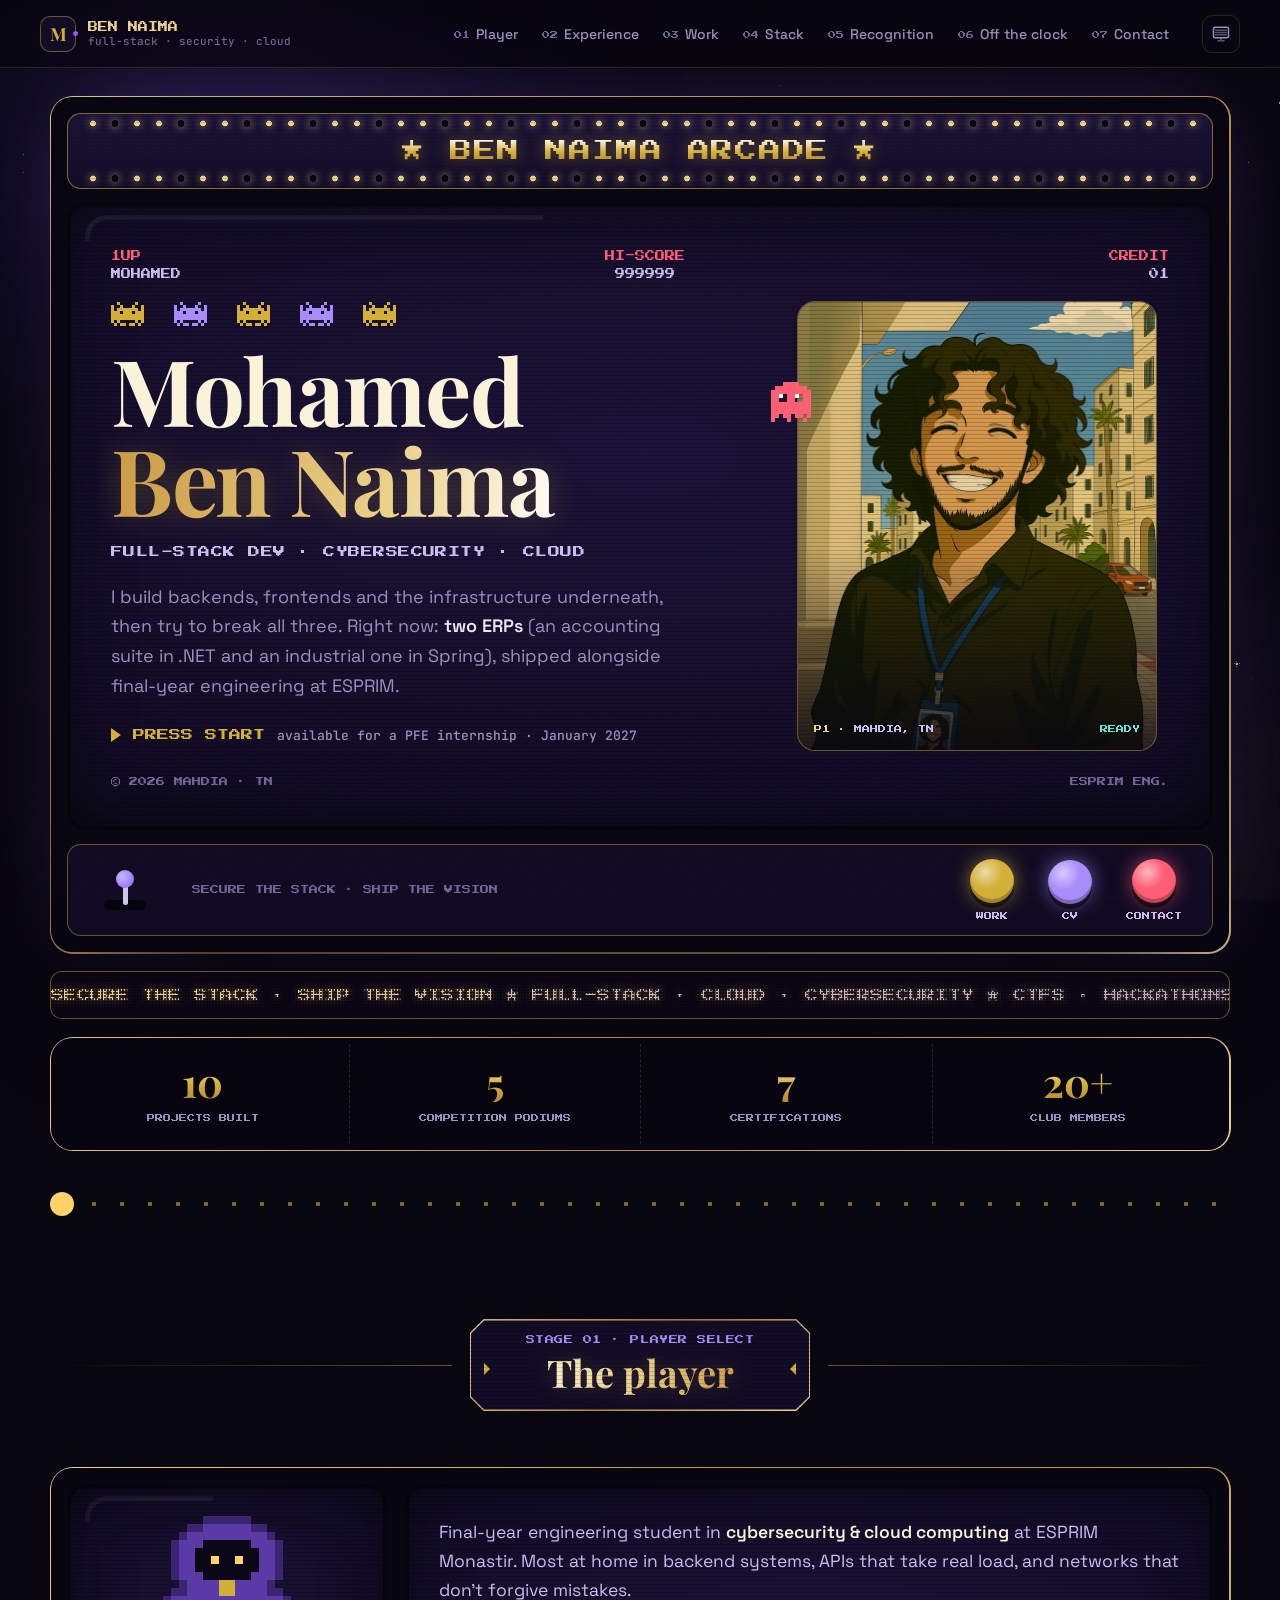
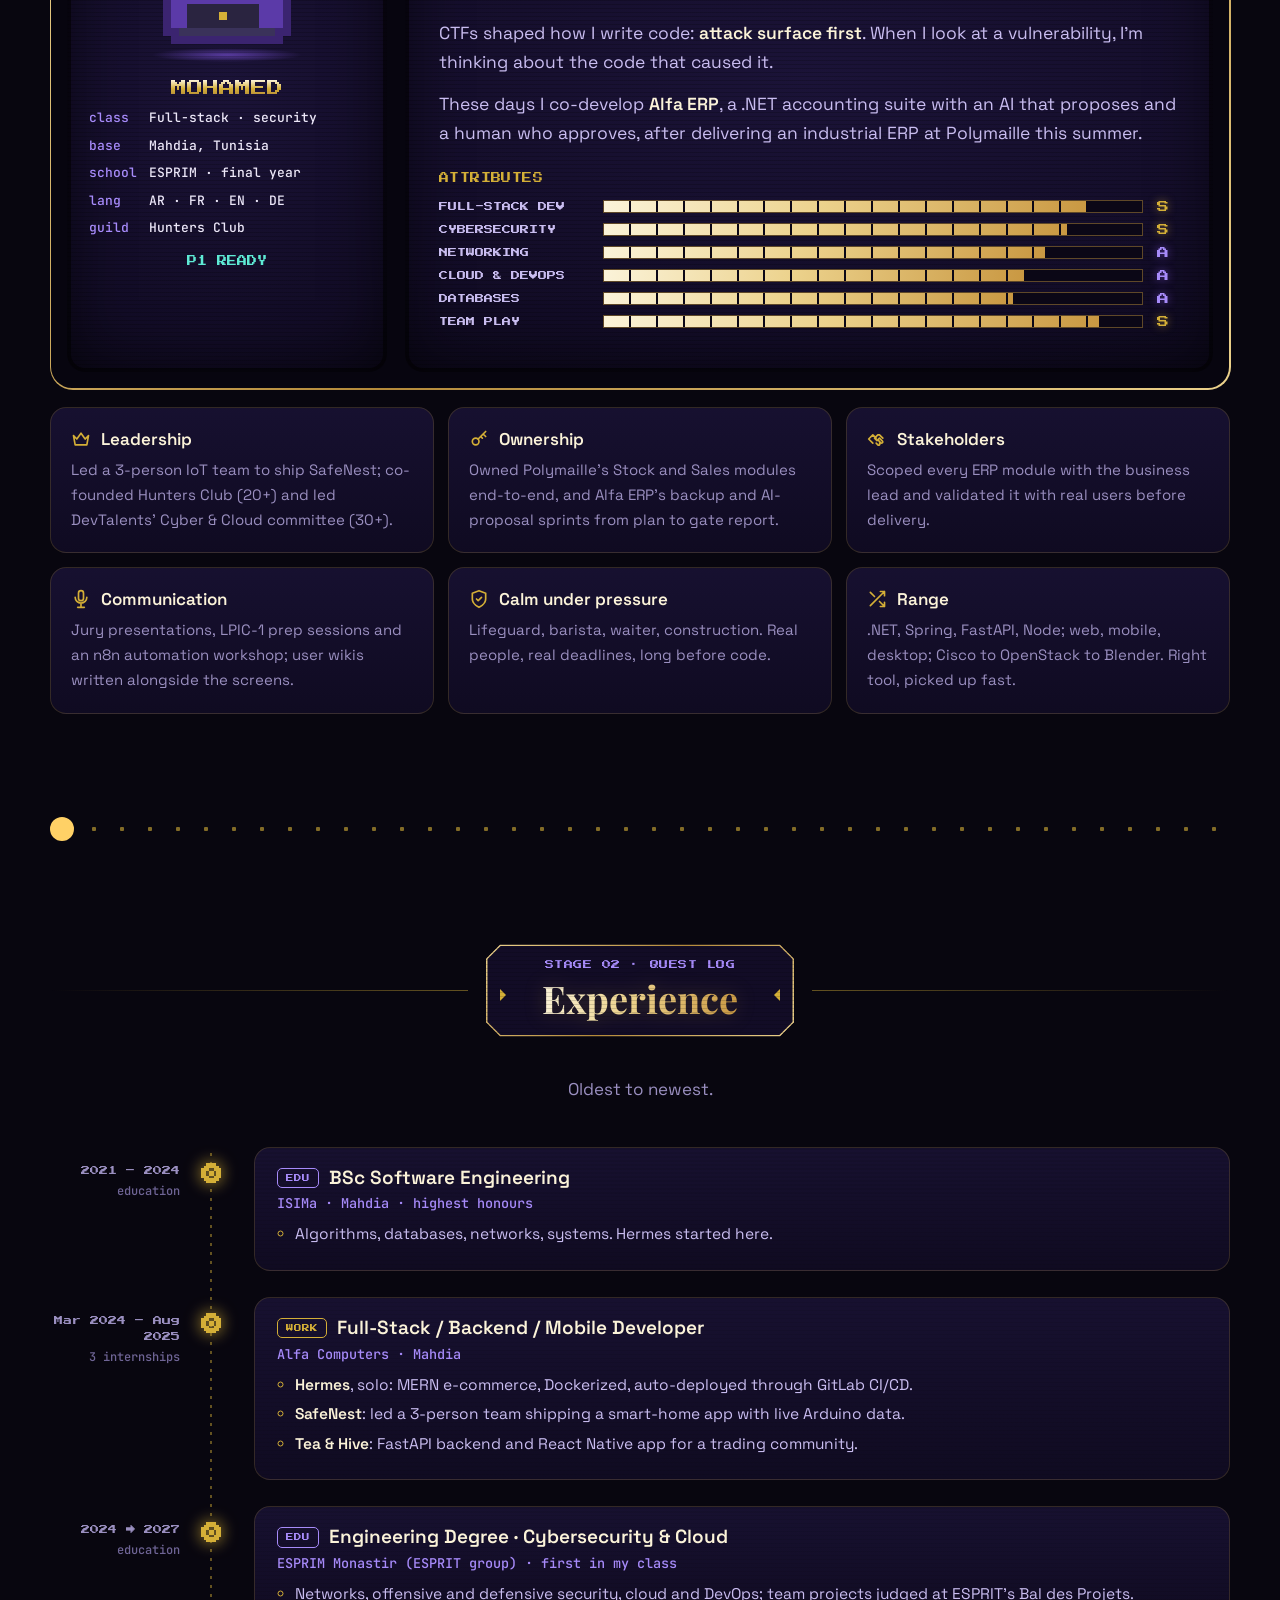
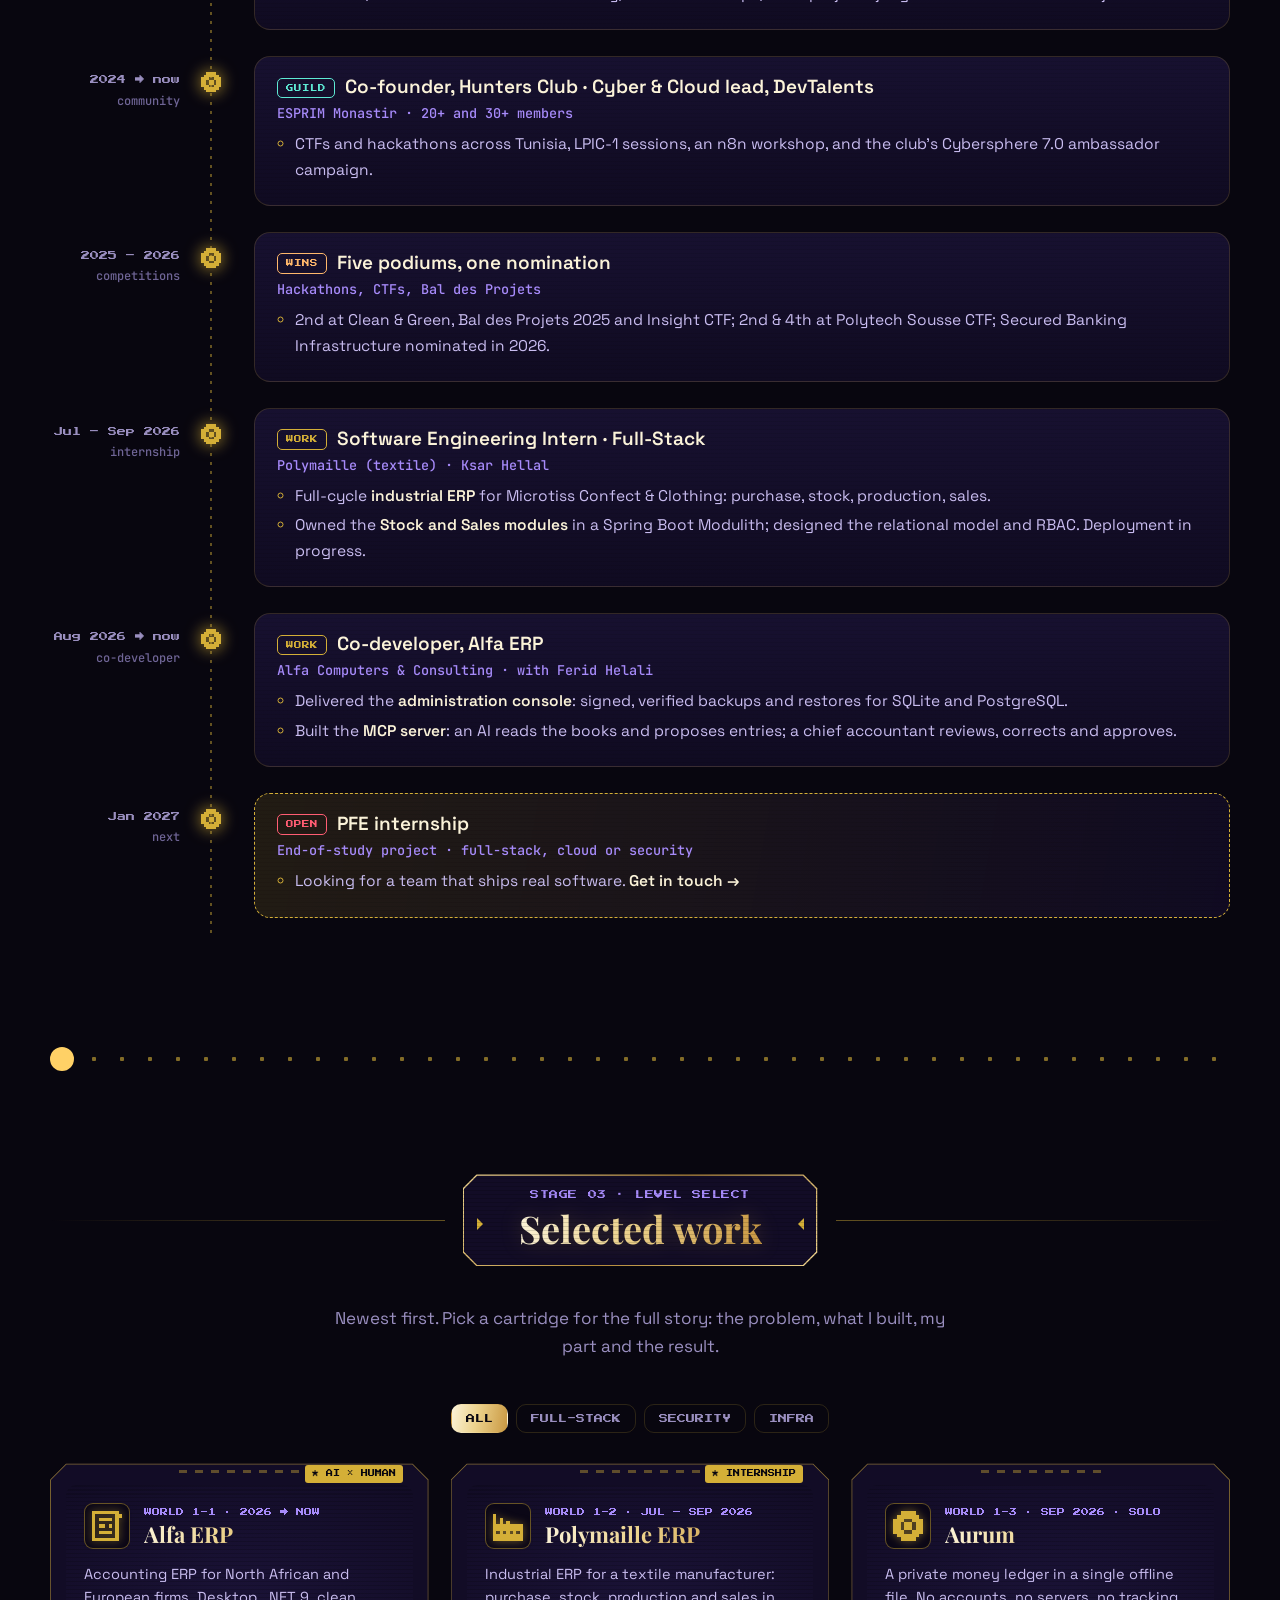
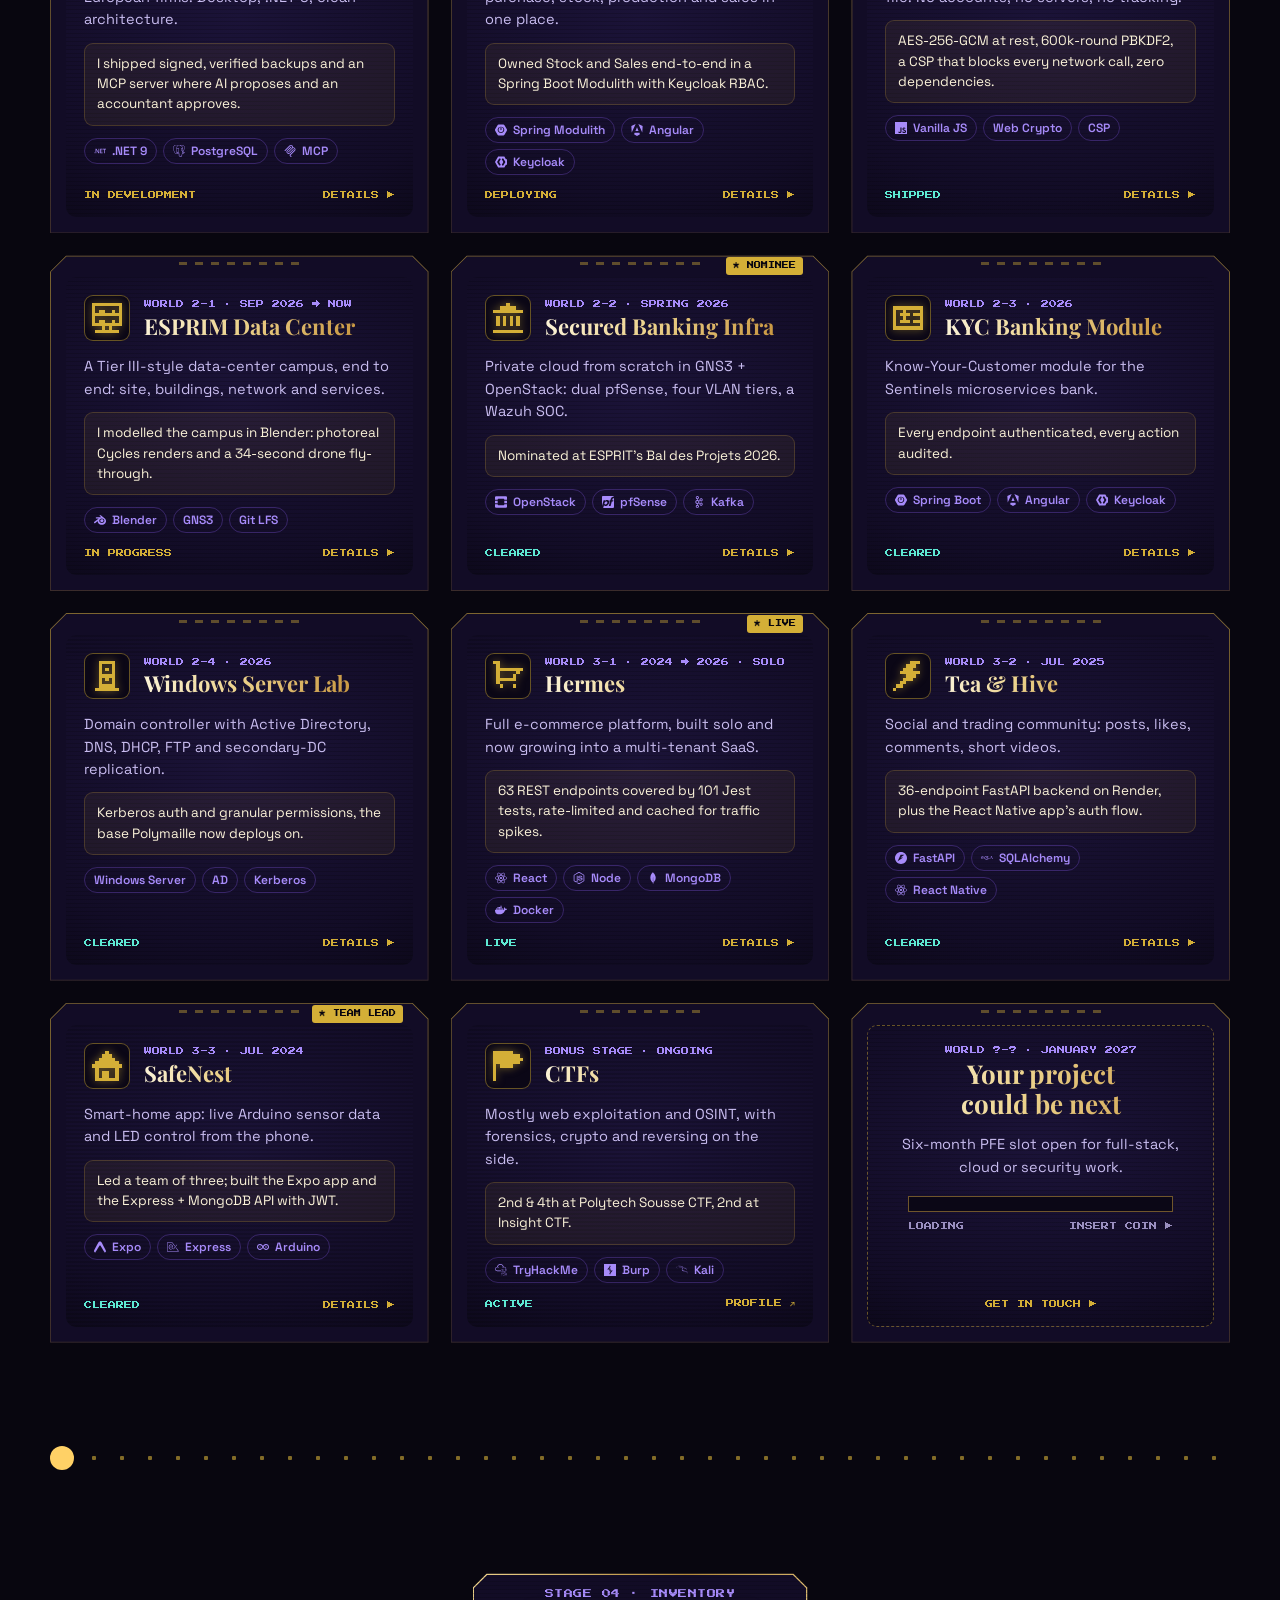
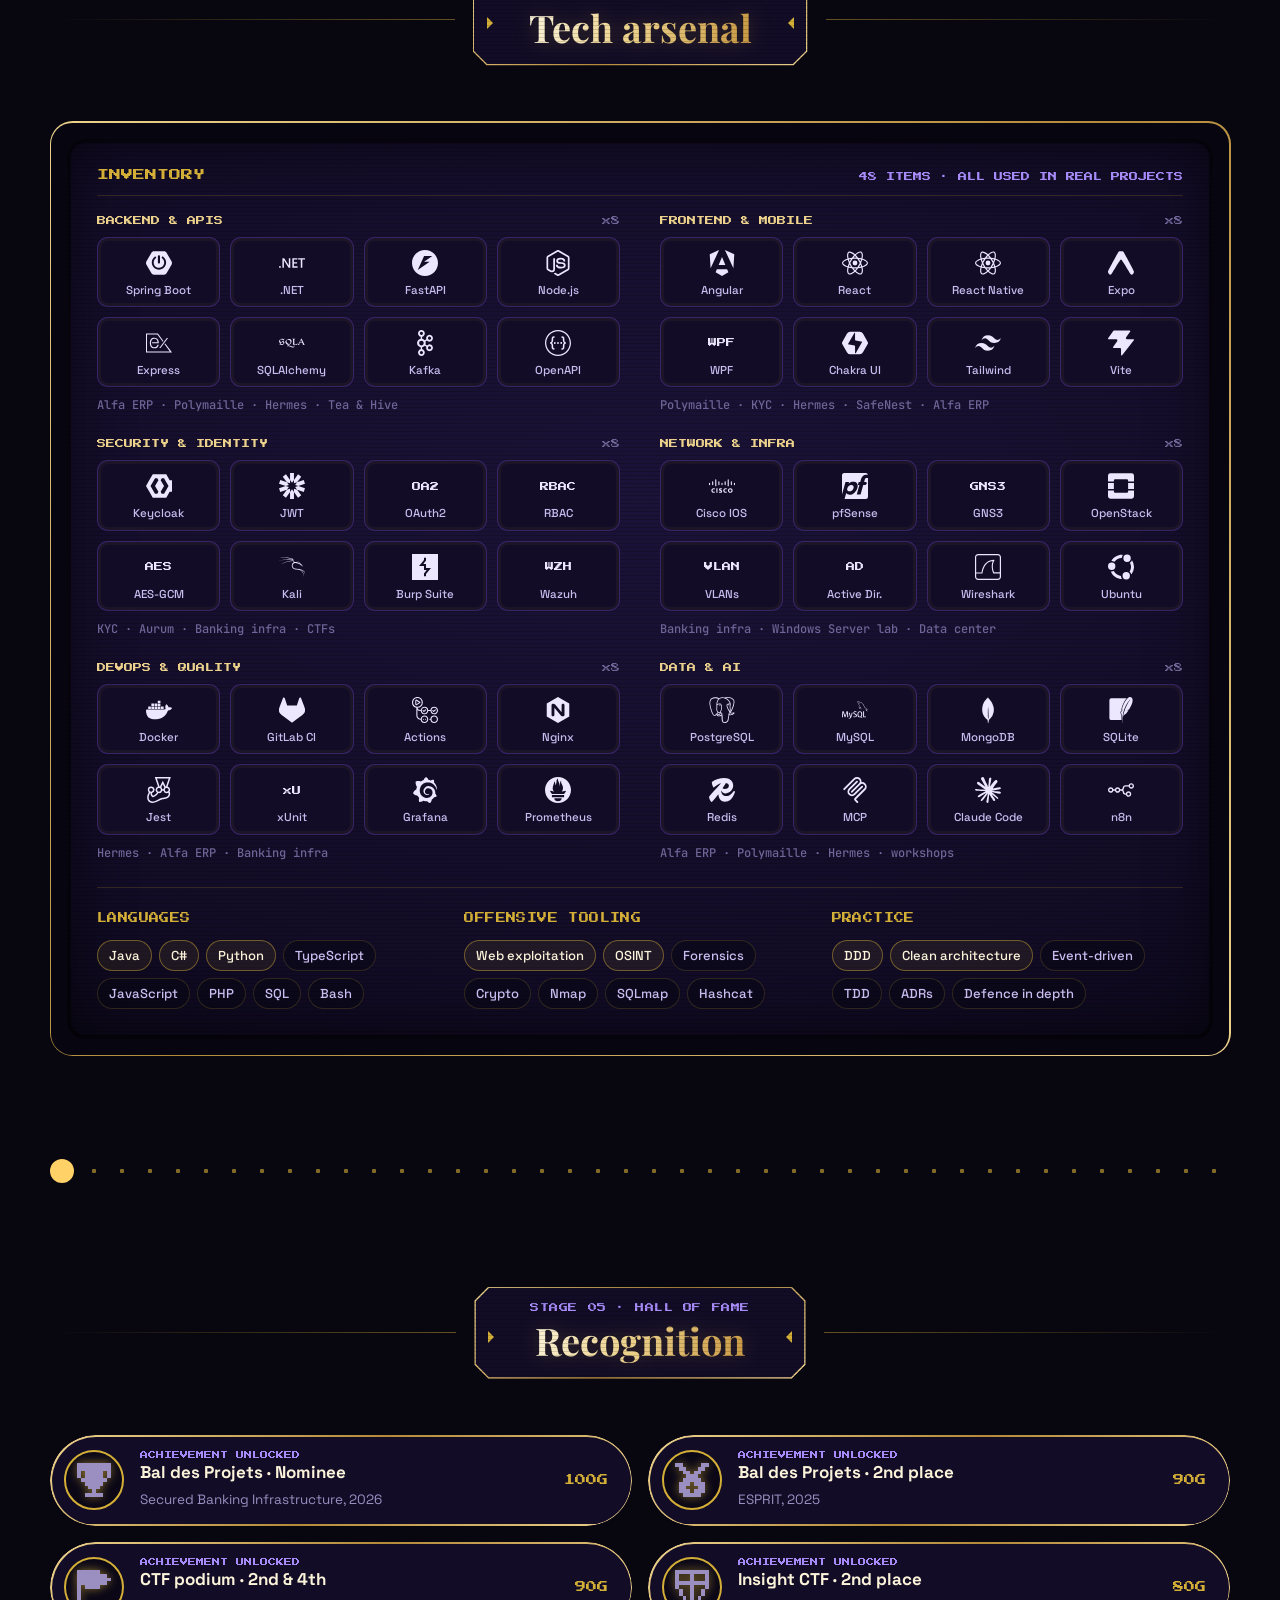
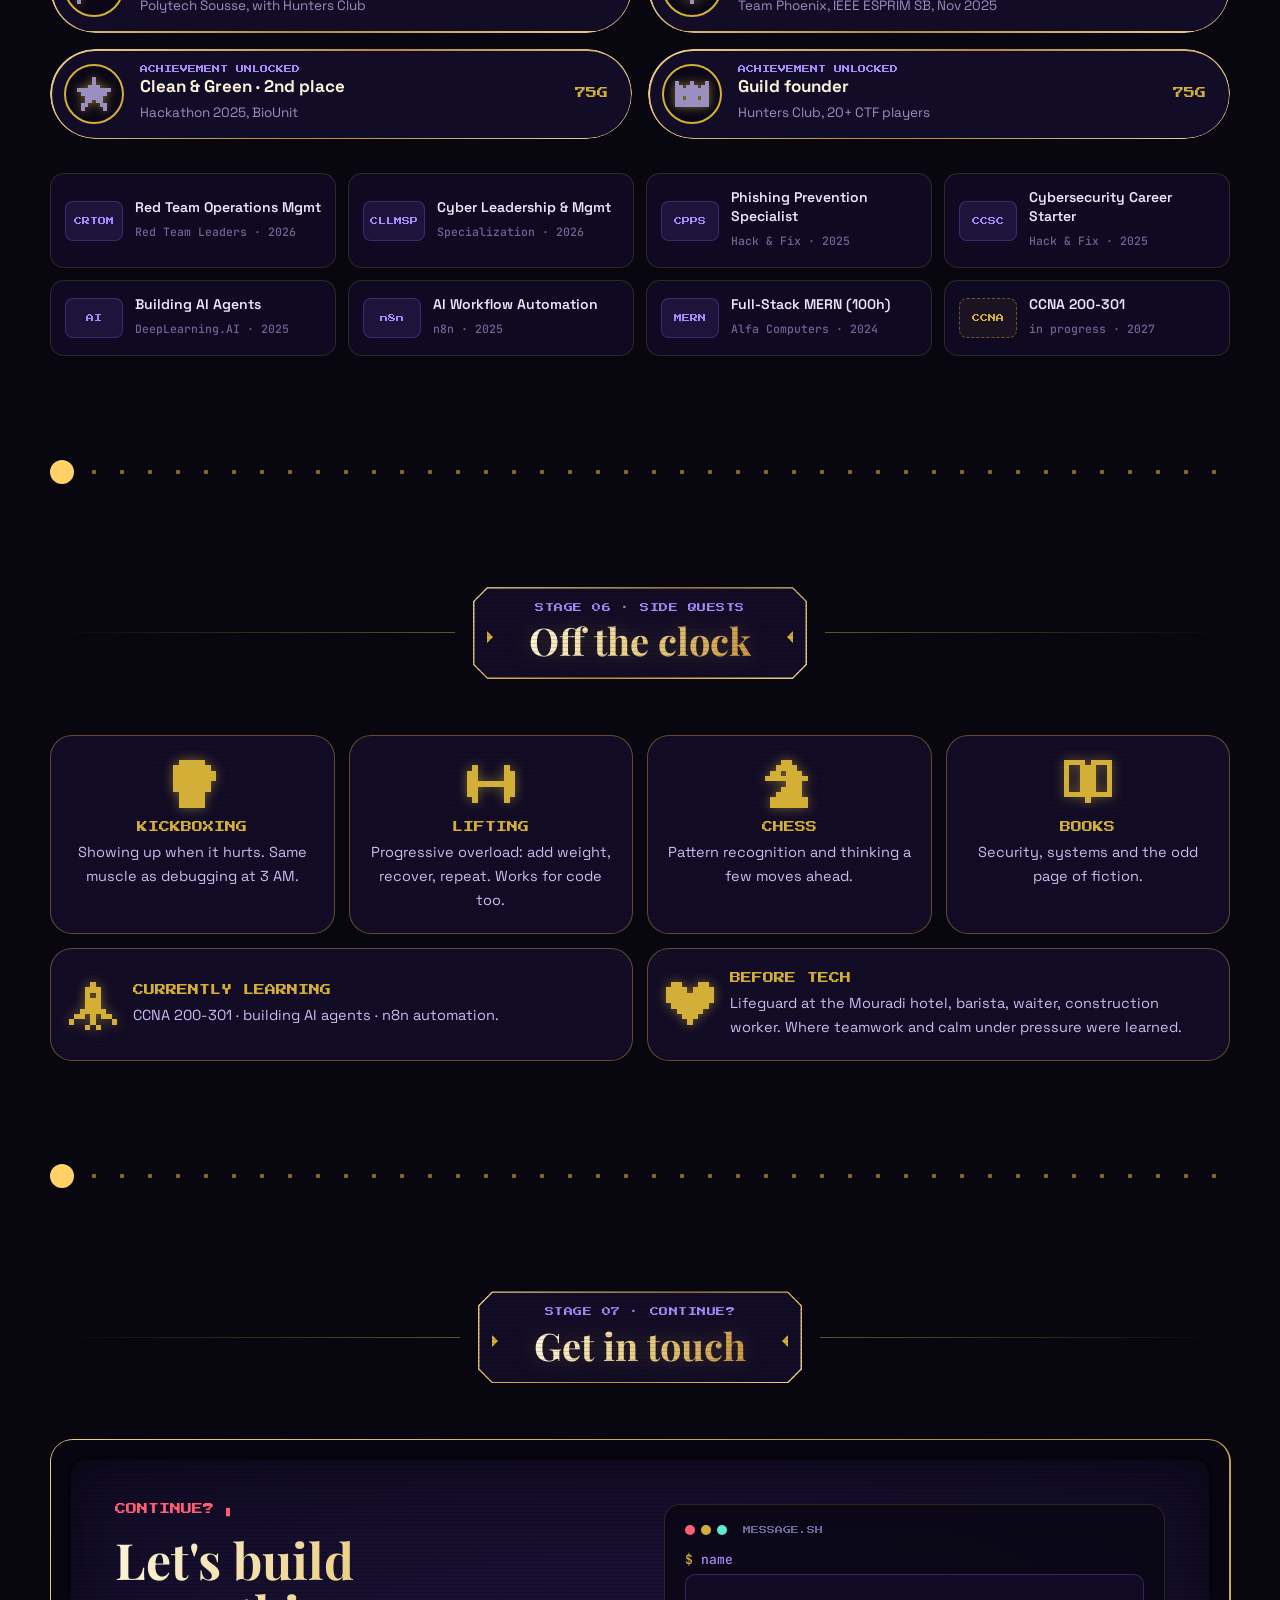
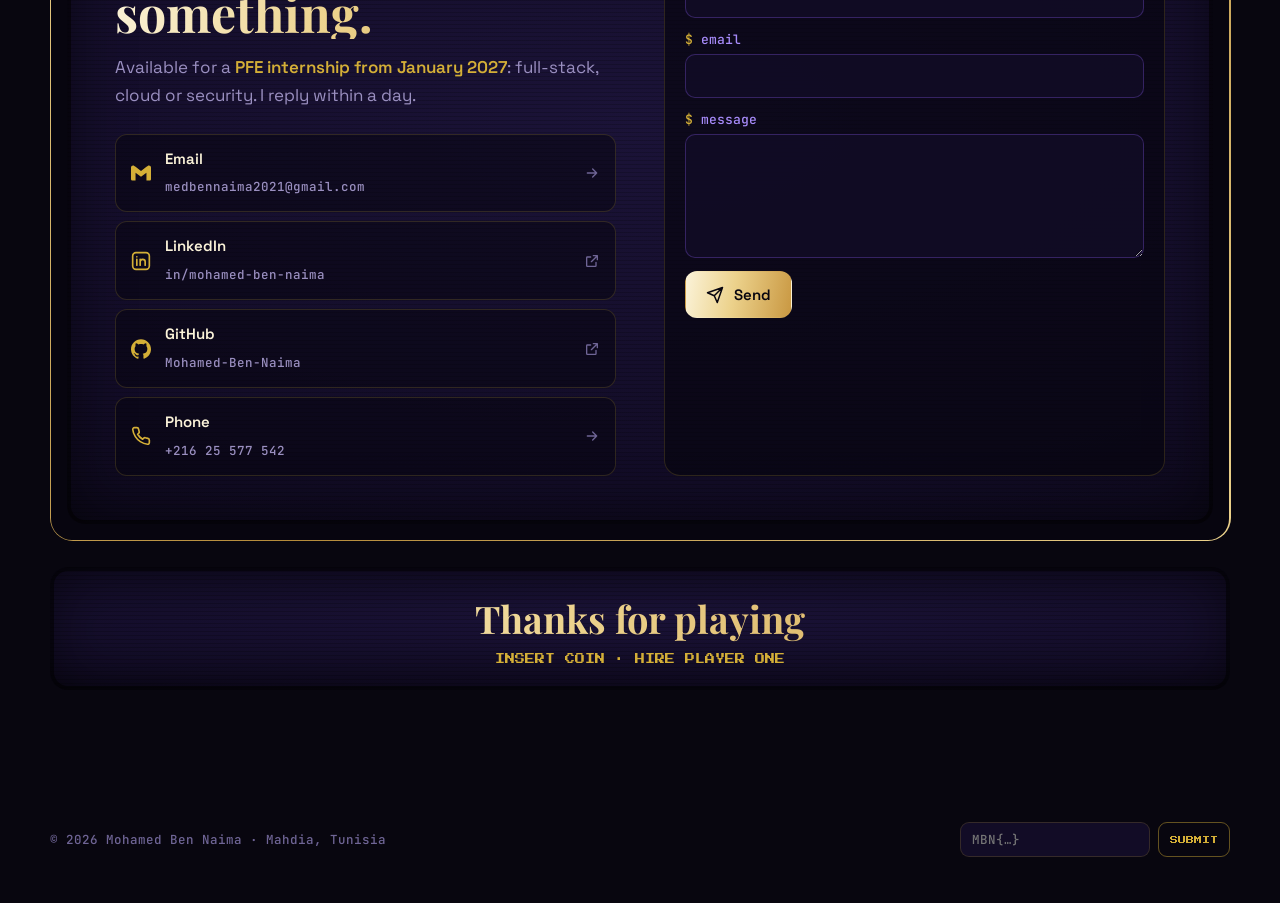
==== commit be1d0f4d: "Match the profile README: arcade cabinet, cartridges, real project impact Visual language now mirror" ====
--- a/index.html
+++ b/index.html
@@ -3,17 +3,17 @@
 <head>
   <meta charset="utf-8">
   <meta name="viewport" content="width=device-width, initial-scale=1">
-  <title>Mohamed Ben Naima — Full-Stack · Cybersecurity &amp; Cloud Engineer</title>
-  <meta name="description" content="Full-stack engineer specialised in cybersecurity and cloud. Final-year engineering student at ESPRIM, top of class, seeking a PFE internship from January 2027.">
-  <meta name="theme-color" content="#0a0716">
+  <title>Mohamed Ben Naima — Full-Stack · Cybersecurity &amp; Cloud</title>
+  <meta name="description" content="Full-stack engineer specialised in cybersecurity and cloud. ERPs, APIs, secured infrastructure. Available for a PFE internship from January 2027.">
+  <meta name="theme-color" content="#08060f">
   <meta property="og:title" content="Mohamed Ben Naima — Full-Stack · Cybersecurity & Cloud">
-  <meta property="og:description" content="Industrial ERPs, secured cloud infrastructure, CTF podiums. Seeking a PFE internship from January 2027.">
+  <meta property="og:description" content="ERPs, APIs and secured infrastructure. Available for a PFE internship from January 2027.">
   <meta property="og:image" content="assets/img/profile.jpg">
   <meta property="og:type" content="website">
   <link rel="icon" type="image/svg+xml" href="assets/img/favicon.svg">
   <link rel="preconnect" href="https://fonts.googleapis.com">
   <link rel="preconnect" href="https://fonts.gstatic.com" crossorigin>
-  <link href="https://fonts.googleapis.com/css2?family=JetBrains+Mono:wght@400;500;600&family=Playfair+Display:ital,wght@0,600;0,700;1,600;1,700&family=Space+Grotesk:wght@400;500;600;700&display=swap" rel="stylesheet">
+  <link href="https://fonts.googleapis.com/css2?family=JetBrains+Mono:wght@400;500;600&family=Playfair+Display:ital,wght@0,600;0,700;1,700&family=Press+Start+2P&family=Space+Grotesk:wght@400;500;600;700&display=swap" rel="stylesheet">
   <link rel="stylesheet" href="assets/css/style.css">
   <script>document.documentElement.classList.add("js")</script>
   <!-- TUJOe2gxcjNfbTNfZjByX3kwdXJfcGYzfQ== -->
@@ -25,9 +25,14 @@
 <symbol id="si-angular" viewBox="0 0 24 24"><path fill="currentColor" d="M16.712 17.711H7.288l-1.204 2.916L12 24l5.916-3.373-1.204-2.916ZM14.692 0l7.832 16.855.814-12.856L14.692 0ZM9.308 0 .662 3.999l.814 12.856L9.308 0Zm-.405 13.93h6.198L12 6.396 8.903 13.93Z"/></symbol>
 <symbol id="si-apachekafka" viewBox="0 0 24 24"><path fill="currentColor" d="M9.71 2.136a1.43 1.43 0 0 0-2.047 0h-.007a1.48 1.48 0 0 0-.421 1.042c0 .41.161.777.422 1.039l.007.007c.257.264.616.426 1.019.426.404 0 .766-.162 1.027-.426l.003-.007c.261-.262.421-.629.421-1.039 0-.408-.159-.777-.421-1.042H9.71zM8.683 22.295c.404 0 .766-.167 1.027-.429l.003-.008c.261-.261.421-.631.421-1.036 0-.41-.159-.778-.421-1.044H9.71a1.42 1.42 0 0 0-1.027-.432 1.4 1.4 0 0 0-1.02.432h-.007c-.26.266-.422.634-.422 1.044 0 .406.161.775.422 1.036l.007.008c.258.262.617.429 1.02.429zm7.89-4.462c.359-.096.683-.33.882-.684l.027-.052a1.47 1.47 0 0 0 .114-1.067 1.454 1.454 0 0 0-.675-.896l-.021-.014a1.425 1.425 0 0 0-1.078-.132c-.36.091-.684.335-.881.686-.2.349-.241.75-.146 1.119.099.363.33.691.675.896h.002c.346.203.737.239 1.101.144zm-6.405-7.342a2.083 2.083 0 0 0-1.485-.627c-.58 0-1.103.242-1.482.627-.378.385-.612.916-.612 1.507s.233 1.124.612 1.514a2.08 2.08 0 0 0 2.967 0c.379-.39.612-.923.612-1.514s-.233-1.122-.612-1.507zm-.835-2.51c.843.141 1.6.552 2.178 1.144h.004c.092.093.182.196.265.299l1.446-.851a3.176 3.176 0 0 1-.047-1.808 3.149 3.149 0 0 1 1.456-1.926l.025-.016a3.062 3.062 0 0 1 2.345-.306c.77.21 1.465.721 1.898 1.482v.002c.431.757.518 1.626.313 2.408a3.145 3.145 0 0 1-1.456 1.928l-.198.118h-.02a3.095 3.095 0 0 1-2.154.201 3.127 3.127 0 0 1-1.514-.944l-1.444.848a4.162 4.162 0 0 1 0 2.879l1.444.846c.413-.47.939-.789 1.514-.944a3.041 3.041 0 0 1 2.371.319l.048.023v.002a3.17 3.17 0 0 1 1.408 1.906 3.215 3.215 0 0 1-.313 2.405l-.026.053-.003-.005a3.147 3.147 0 0 1-1.867 1.436 3.096 3.096 0 0 1-2.371-.318v-.006a3.156 3.156 0 0 1-1.456-1.927 3.175 3.175 0 0 1 .047-1.805l-1.446-.848a3.905 3.905 0 0 1-.265.294l-.004.005a3.938 3.938 0 0 1-2.178 1.138v1.699a3.09 3.09 0 0 1 1.56.862l.002.004c.565.572.914 1.368.914 2.243 0 .873-.35 1.664-.914 2.239l-.002.009a3.1 3.1 0 0 1-2.21.931 3.1 3.1 0 0 1-2.206-.93h-.002v-.009a3.186 3.186 0 0 1-.916-2.239c0-.875.35-1.672.916-2.243v-.004h.002a3.1 3.1 0 0 1 1.558-.862v-1.699a3.926 3.926 0 0 1-2.176-1.138l-.006-.005a4.098 4.098 0 0 1-1.173-2.874c0-1.122.452-2.136 1.173-2.872h.006a3.947 3.947 0 0 1 2.176-1.144V6.289a3.137 3.137 0 0 1-1.558-.864h-.002v-.004a3.192 3.192 0 0 1-.916-2.243c0-.871.35-1.669.916-2.243l.002-.002A3.084 3.084 0 0 1 8.683 0c.861 0 1.641.355 2.21.932v.002h.002c.565.574.914 1.372.914 2.243 0 .876-.35 1.667-.914 2.243l-.002.005a3.142 3.142 0 0 1-1.56.864v1.692zm8.121-1.129l-.012-.019a1.452 1.452 0 0 0-.87-.668 1.43 1.43 0 0 0-1.103.146h.002c-.347.2-.58.529-.677.896-.095.365-.054.768.146 1.119l.007.009c.2.347.519.579.874.673.357.103.755.059 1.098-.144l.019-.009a1.47 1.47 0 0 0 .657-.885 1.493 1.493 0 0 0-.141-1.118"/></symbol>
 <symbol id="si-arduino" viewBox="0 0 24 24"><path fill="currentColor" d="M18.087 6.146c-.3 0-.607.017-.907.069-2.532.367-4.23 2.239-5.18 3.674-.95-1.435-2.648-3.307-5.18-3.674a6.49 6.49 0 0 0-.907-.069C2.648 6.146 0 8.77 0 12s2.656 5.854 5.913 5.854c.3 0 .607-.017.916-.069 2.531-.376 4.23-2.247 5.18-3.683.949 1.436 2.647 3.307 5.18 3.683.299.043.607.069.915.069C21.344 17.854 24 15.23 24 12s-2.656-5.854-5.913-5.854zM6.53 15.734a3.837 3.837 0 0 1-.625.043c-2.148 0-3.889-1.7-3.889-3.777 0-2.085 1.749-3.777 3.898-3.777.208 0 .416.017.624.043 2.39.35 3.847 2.768 4.347 3.734-.508.974-1.974 3.384-4.355 3.734zm11.558.043c-.208 0-.416-.017-.624-.043-2.39-.35-3.856-2.768-4.347-3.734.491-.966 1.957-3.384 4.347-3.734.208-.026.416-.043.624-.043 2.149 0 3.89 1.7 3.89 3.777 0 2.085-1.75 3.777-3.89 3.777zm1.65-4.404v1.134h-1.205v1.182h-1.156v-1.182H16.17v-1.134h1.206V10.19h1.156v1.183h1.206zM4.246 12.498H7.82v-1.125H4.245v1.125z"/></symbol>
+<symbol id="si-blender" viewBox="0 0 24 24"><path fill="currentColor" d="M12.51 13.214c.046-.8.438-1.506 1.03-2.006a3.424 3.424 0 0 1 2.212-.79c.85 0 1.631.3 2.211.79.592.5.983 1.206 1.028 2.005.045.823-.285 1.586-.865 2.153a3.389 3.389 0 0 1-2.374.938 3.393 3.393 0 0 1-2.376-.938c-.58-.567-.91-1.33-.865-2.152M7.35 14.831c.006.314.106.922.256 1.398a7.372 7.372 0 0 0 1.593 2.757 8.227 8.227 0 0 0 2.787 2.001 8.947 8.947 0 0 0 3.66.76 8.964 8.964 0 0 0 3.657-.772 8.285 8.285 0 0 0 2.785-2.01 7.428 7.428 0 0 0 1.592-2.762 6.964 6.964 0 0 0 .25-3.074 7.123 7.123 0 0 0-1.016-2.779 7.764 7.764 0 0 0-1.852-2.043h.002L13.566 2.55l-.02-.015c-.492-.378-1.319-.376-1.86.002-.547.382-.609 1.015-.123 1.415l-.001.001 3.126 2.543-9.53.01h-.013c-.788.001-1.545.518-1.695 1.172-.154.665.38 1.217 1.2 1.22V8.9l4.83-.01-8.62 6.617-.034.025c-.813.622-1.075 1.658-.563 2.313.52.667 1.625.668 2.447.004L7.414 14s-.069.52-.063.831zm12.09 1.741c-.97.988-2.326 1.548-3.795 1.55-1.47.004-2.827-.552-3.797-1.538a4.51 4.51 0 0 1-1.036-1.622 4.282 4.282 0 0 1 .282-3.519 4.702 4.702 0 0 1 1.153-1.371c.942-.768 2.141-1.183 3.396-1.185 1.256-.002 2.455.41 3.398 1.175.48.391.87.854 1.152 1.367a4.28 4.28 0 0 1 .522 1.706 4.236 4.236 0 0 1-.239 1.811 4.54 4.54 0 0 1-1.035 1.626"/></symbol>
 <symbol id="si-burpsuite" viewBox="0 0 24 24"><path fill="currentColor" d="M0 0v24h24V0Zm11.063 3.357h1.874v2.756L10.41 9.2h2.527v3.748h4.579l-4.578 5.592v2.104h-1.876v-2.758l2.528-3.086h-2.527V11.05h-4.58l4.58-5.592Z"/></symbol>
+<symbol id="si-chakraui" viewBox="0 0 24 24"><path fill="currentColor" d="M7.678 1.583a3.492 3.492 0 0 0-3.03 1.76L.265 10.997a2.035 2.035 0 0 0-.064 1.886l4.486 7.784a3.493 3.493 0 0 0 3.03 1.751l8.602-.01a3.495 3.495 0 0 0 3.026-1.759l4.39-7.655a2.025 2.025 0 0 0-.002-2.008L19.339 3.34a3.494 3.494 0 0 0-3.028-1.756Zm4.365 1.244V9.11c0 .32.226.595.54.656l6.089 1.187c-2.005 3.466-4.006 6.934-6.008 10.4-.17.296-.62.176-.62-.166v-6.286a.667.667 0 0 0-.538-.656l-6.072-1.193 5.988-10.393c.168-.29.621-.178.621.168z"/></symbol>
 <symbol id="si-cisco" viewBox="0 0 24 24"><path fill="currentColor" d="M16.331 18.171V17.06l-.022.01c-.25.121-.522.19-.801.203a1.186 1.186 0 01-.806-.237 1.038 1.038 0 01-.352-.498 1.21 1.21 0 01-.023-.667c.052-.225.178-.426.357-.569.16-.134.355-.218.562-.242a1.85 1.85 0 011.061.198l.024.013v-1.117l-.051-.014a2.862 2.862 0 00-1.011-.132 2.34 2.34 0 00-.903.206c-.287.132-.54.327-.739.571a2.221 2.221 0 00-.04 2.705c.295.378.709.645 1.175.756.491.12 1.006.102 1.487-.052l.082-.023M5.336 18.171V17.06l-.022.01c-.25.121-.522.19-.801.203a1.183 1.183 0 01-.806-.237 1.03 1.03 0 01-.351-.498 1.202 1.202 0 01-.024-.667c.052-.225.177-.426.357-.569.16-.134.355-.218.562-.242a1.85 1.85 0 011.061.198l.024.013v-1.117l-.051-.014a2.862 2.862 0 00-1.011-.132 2.344 2.344 0 00-.903.206 2.08 2.08 0 00-.74.571 2.224 2.224 0 00-.041 2.705 2.11 2.11 0 001.176.756c.491.12 1.005.102 1.487-.052l.083-.023M9.26 17.249l-.004.957.07.012c.22.041.441.069.664.085.195.019.391.022.587.012.187-.014.372-.049.551-.104.21-.06.405-.163.571-.305a1.16 1.16 0 00.333-.478 1.31 1.31 0 00-.007-.96 1.068 1.068 0 00-.298-.414 1.261 1.261 0 00-.438-.255l-.722-.268a.388.388 0 01-.197-.188.245.245 0 01.008-.219.382.382 0 01.154-.142.798.798 0 01.257-.074c.153-.022.308-.021.46.005.18.02.358.051.533.096l.038.008v-.883l-.069-.015a4.749 4.749 0 00-.543-.097 2.844 2.844 0 00-.714-.003c-.3.027-.585.143-.821.33-.16.126-.281.293-.351.484-.104.29-.105.608 0 .899.054.145.14.274.252.381.097.093.207.173.327.236.157.084.324.149.497.195.057.017.114.035.17.054l.085.031.024.01c.084.03.162.078.226.14.045.042.08.094.101.151a.325.325 0 01.001.161.339.339 0 01-.166.198.856.856 0 01-.275.086 2.032 2.032 0 01-.427.021 5.208 5.208 0 01-.557-.074 9.195 9.195 0 01-.287-.067l-.033-.006zm-2.475.995h1.05v-4.167h-1.05v4.167zm12.162-2.936a1.095 1.095 0 011.541.158 1.094 1.094 0 01-.157 1.541l-.017.014a1.096 1.096 0 01-1.367-1.713m-1.525.854a2.193 2.193 0 002.666 2.107 2.139 2.139 0 00.701-3.937 2.207 2.207 0 00-3.367 1.83M22.961 10.728a.52.52 0 001.039 0V9.573a.52.52 0 00-1.039 0v1.155M20.117 10.728a.522.522 0 001.041 0V8.139a.521.521 0 00-1.04 0v2.589M17.231 11.771a.521.521 0 001.039 0V6.17a.52.52 0 00-1.039 0v5.601M14.393 10.728a.521.521 0 001.04 0V8.139a.52.52 0 00-1.039 0v2.589M11.494 10.728a.522.522 0 001.039 0V9.573a.52.52 0 00-1.039 0v1.155M8.624 10.728a.52.52 0 001.039 0V8.139a.52.52 0 00-1.039 0v2.589M5.737 11.771a.52.52 0 001.039 0V6.17a.52.52 0 00-1.039 0v5.601M2.876 10.728a.522.522 0 001.04 0V8.139a.52.52 0 00-1.039 0v2.589M0 10.728a.521.521 0 001.039 0V9.573a.52.52 0 00-1.039 0v1.155"/></symbol>
+<symbol id="si-claude" viewBox="0 0 24 24"><path fill="currentColor" d="m4.7144 15.9555 4.7174-2.6471.079-.2307-.079-.1275h-.2307l-.7893-.0486-2.6956-.0729-2.3375-.0971-2.2646-.1214-.5707-.1215-.5343-.7042.0546-.3522.4797-.3218.686.0608 1.5179.1032 2.2767.1578 1.6514.0972 2.4468.255h.3886l.0546-.1579-.1336-.0971-.1032-.0972L6.973 9.8356l-2.55-1.6879-1.3356-.9714-.7225-.4918-.3643-.4614-.1578-1.0078.6557-.7225.8803.0607.2246.0607.8925.686 1.9064 1.4754 2.4893 1.8336.3643.3035.1457-.1032.0182-.0728-.164-.2733-1.3539-2.4467-1.445-2.4893-.6435-1.032-.17-.6194c-.0607-.255-.1032-.4674-.1032-.7285L6.287.1335 6.6997 0l.9957.1336.419.3642.6192 1.4147 1.0018 2.2282 1.5543 3.0296.4553.8985.2429.8318.091.255h.1579v-.1457l.1275-1.706.2368-2.0947.2307-2.6957.0789-.7589.3764-.9107.7468-.4918.5828.2793.4797.686-.0668.4433-.2853 1.8517-.5586 2.9021-.3643 1.9429h.2125l.2429-.2429.9835-1.3053 1.6514-2.0643.7286-.8196.85-.9046.5464-.4311h1.0321l.759 1.1293-.34 1.1657-1.0625 1.3478-.8804 1.1414-1.2628 1.7-.7893 1.36.0729.1093.1882-.0183 2.8535-.607 1.5421-.2794 1.8396-.3157.8318.3886.091.3946-.3278.8075-1.967.4857-2.3072.4614-3.4364.8136-.0425.0304.0486.0607 1.5482.1457.6618.0364h1.621l3.0175.2247.7892.522.4736.6376-.079.4857-1.2142.6193-1.6393-.3886-3.825-.9107-1.3113-.3279h-.1822v.1093l1.0929 1.0686 2.0035 1.8092 2.5075 2.3314.1275.5768-.3218.4554-.34-.0486-2.2039-1.6575-.85-.7468-1.9246-1.621h-.1275v.17l.4432.6496 2.3436 3.5214.1214 1.0807-.17.3521-.6071.2125-.6679-.1214-1.3721-1.9246L14.38 17.959l-1.1414-1.9428-.1397.079-.674 7.2552-.3156.3703-.7286.2793-.6071-.4614-.3218-.7468.3218-1.4753.3886-1.9246.3157-1.53.2853-1.9004.17-.6314-.0121-.0425-.1397.0182-1.4328 1.9672-2.1796 2.9446-1.7243 1.8456-.4128.164-.7164-.3704.0667-.6618.4008-.5889 2.386-3.0357 1.4389-1.882.929-1.0868-.0062-.1579h-.0546l-6.3385 4.1164-1.1293.1457-.4857-.4554.0608-.7467.2307-.2429 1.9064-1.3114Z"/></symbol>
 <symbol id="si-docker" viewBox="0 0 24 24"><path fill="currentColor" d="M13.983 11.078h2.119a.186.186 0 00.186-.185V9.006a.186.186 0 00-.186-.186h-2.119a.185.185 0 00-.185.185v1.888c0 .102.083.185.185.185m-2.954-5.43h2.118a.186.186 0 00.186-.186V3.574a.186.186 0 00-.186-.185h-2.118a.185.185 0 00-.185.185v1.888c0 .102.082.185.185.185m0 2.716h2.118a.187.187 0 00.186-.186V6.29a.186.186 0 00-.186-.185h-2.118a.185.185 0 00-.185.185v1.887c0 .102.082.185.185.186m-2.93 0h2.12a.186.186 0 00.184-.186V6.29a.185.185 0 00-.185-.185H8.1a.185.185 0 00-.185.185v1.887c0 .102.083.185.185.186m-2.964 0h2.119a.186.186 0 00.185-.186V6.29a.185.185 0 00-.185-.185H5.136a.186.186 0 00-.186.185v1.887c0 .102.084.185.186.186m5.893 2.715h2.118a.186.186 0 00.186-.185V9.006a.186.186 0 00-.186-.186h-2.118a.185.185 0 00-.185.185v1.888c0 .102.082.185.185.185m-2.93 0h2.12a.185.185 0 00.184-.185V9.006a.185.185 0 00-.184-.186h-2.12a.185.185 0 00-.184.185v1.888c0 .102.083.185.185.185m-2.964 0h2.119a.185.185 0 00.185-.185V9.006a.185.185 0 00-.184-.186h-2.12a.186.186 0 00-.186.186v1.887c0 .102.084.185.186.185m-2.92 0h2.12a.185.185 0 00.184-.185V9.006a.185.185 0 00-.184-.186h-2.12a.185.185 0 00-.184.185v1.888c0 .102.082.185.185.185M23.763 9.89c-.065-.051-.672-.51-1.954-.51-.338.001-.676.03-1.01.087-.248-1.7-1.653-2.53-1.716-2.566l-.344-.199-.226.327c-.284.438-.49.922-.612 1.43-.23.97-.09 1.882.403 2.661-.595.332-1.55.413-1.744.42H.751a.751.751 0 00-.75.748 11.376 11.376 0 00.692 4.062c.545 1.428 1.355 2.48 2.41 3.124 1.18.723 3.1 1.137 5.275 1.137.983.003 1.963-.086 2.93-.266a12.248 12.248 0 003.823-1.389c.98-.567 1.86-1.288 2.61-2.136 1.252-1.418 1.998-2.997 2.553-4.4h.221c1.372 0 2.215-.549 2.68-1.009.309-.293.55-.65.707-1.046l.098-.288Z"/></symbol>
+<symbol id="si-dotnet" viewBox="0 0 24 24"><path fill="currentColor" d="M24 8.77h-2.468v7.565h-1.425V8.77h-2.462V7.53H24zm-6.852 7.565h-4.821V7.53h4.63v1.24h-3.205v2.494h2.953v1.234h-2.953v2.604h3.396zm-6.708 0H8.882L4.78 9.863a2.896 2.896 0 0 1-.258-.51h-.036c.032.189.048.592.048 1.21v5.772H3.157V7.53h1.659l3.965 6.32c.167.261.275.442.323.54h.024c-.04-.233-.06-.629-.06-1.185V7.529h1.372zm-8.703-.693a.868.829 0 0 1-.869.829.868.829 0 0 1-.868-.83.868.829 0 0 1 .868-.828.868.829 0 0 1 .869.829Z"/></symbol>
+<symbol id="si-expo" viewBox="0 0 24 24"><path fill="currentColor" d="M0 20.084c.043.53.23 1.063.718 1.778.58.849 1.576 1.315 2.303.567.49-.505 5.794-9.776 8.35-13.29a.761.761 0 011.248 0c2.556 3.514 7.86 12.785 8.35 13.29.727.748 1.723.282 2.303-.567.57-.835.728-1.42.728-2.046 0-.426-8.26-15.798-9.092-17.078-.8-1.23-1.044-1.498-2.397-1.542h-1.032c-1.353.044-1.597.311-2.398 1.542C8.267 3.991.33 18.758 0 19.77Z"/></symbol>
 <symbol id="si-express" viewBox="0 0 24 24"><path fill="currentColor" d="M12.262 16.666h1.146l6.975-9.325H19.22zm9.778 1.441v.004l-4.334-5.706-.557.74 4.873 6.682H.945V4.173h9.505l5.026 6.7.574-.772-4.374-5.928h.003l-.719-.945H0v17.544h24zM10.917 8.705a3.8 3.8 0 0 0-1.292-1.183q-.796-.45-1.916-.45c-.746 0-1.37.14-1.906.424a3.76 3.76 0 0 0-1.31 1.12 4.9 4.9 0 0 0-.75 1.581 7.17 7.17 0 0 0 0 3.696c.148.567.402 1.101.75 1.573a3.5 3.5 0 0 0 1.31 1.066q.803.39 1.906.389 1.77 0 2.739-.868.966-.867 1.328-2.457h-1.139q-.271 1.084-.977 1.734-.704.651-1.952.65-.812 0-1.392-.342a3.1 3.1 0 0 1-.957-.869 3.5 3.5 0 0 1-.551-1.182 5 5 0 0 1-.17-1.133 9 9 0 0 0-.015-.286 4.5 4.5 0 0 1 .015-.829c.047-.418.147-.83.296-1.223A3.7 3.7 0 0 1 5.54 9.05a2.9 2.9 0 0 1 .922-.742q.541-.28 1.246-.28c.47 0 .869.093 1.23.28q.541.281.922.742.379.461.587 1.057t.225 1.246H5.625l.004.957h6.182a7.3 7.3 0 0 0-.18-1.924 4.9 4.9 0 0 0-.715-1.68z"/></symbol>
 <symbol id="si-fastapi" viewBox="0 0 24 24"><path fill="currentColor" d="M12 .0387C5.3729.0384.0003 5.3931 0 11.9988c-.001 6.6066 5.372 11.9628 12 11.9625 6.628.0003 12.001-5.3559 12-11.9625-.0003-6.6057-5.3729-11.9604-12-11.96m-.829 5.4153h7.55l-7.5805 5.3284h5.1828L5.279 18.5436q2.9466-6.5444 5.892-13.0896"/></symbol>
 <symbol id="si-github" viewBox="0 0 24 24"><path fill="currentColor" d="M12 .297c-6.63 0-12 5.373-12 12 0 5.303 3.438 9.8 8.205 11.385.6.113.82-.258.82-.577 0-.285-.01-1.04-.015-2.04-3.338.724-4.042-1.61-4.042-1.61C4.422 18.07 3.633 17.7 3.633 17.7c-1.087-.744.084-.729.084-.729 1.205.084 1.838 1.236 1.838 1.236 1.07 1.835 2.809 1.305 3.495.998.108-.776.417-1.305.76-1.605-2.665-.3-5.466-1.332-5.466-5.93 0-1.31.465-2.38 1.235-3.22-.135-.303-.54-1.523.105-3.176 0 0 1.005-.322 3.3 1.23.96-.267 1.98-.399 3-.405 1.02.006 2.04.138 3 .405 2.28-1.552 3.285-1.23 3.285-1.23.645 1.653.24 2.873.12 3.176.765.84 1.23 1.91 1.23 3.22 0 4.61-2.805 5.625-5.475 5.92.42.36.81 1.096.81 2.22 0 1.606-.015 2.896-.015 3.286 0 .315.21.69.825.57C20.565 22.092 24 17.592 24 12.297c0-6.627-5.373-12-12-12"/></symbol>
@@ -35,68 +40,87 @@
 <symbol id="si-gitlab" viewBox="0 0 24 24"><path fill="currentColor" d="m23.6004 9.5927-.0337-.0862L20.3.9814a.851.851 0 0 0-.3362-.405.8748.8748 0 0 0-.9997.0539.8748.8748 0 0 0-.29.4399l-2.2055 6.748H7.5375l-2.2057-6.748a.8573.8573 0 0 0-.29-.4412.8748.8748 0 0 0-.9997-.0537.8585.8585 0 0 0-.3362.4049L.4332 9.5015l-.0325.0862a6.0657 6.0657 0 0 0 2.0119 7.0105l.0113.0087.03.0213 4.976 3.7264 2.462 1.8633 1.4995 1.1321a1.0085 1.0085 0 0 0 1.2197 0l1.4995-1.1321 2.4619-1.8633 5.006-3.7489.0125-.01a6.0682 6.0682 0 0 0 2.0094-7.003z"/></symbol>
 <symbol id="si-gmail" viewBox="0 0 24 24"><path fill="currentColor" d="M24 5.457v13.909c0 .904-.732 1.636-1.636 1.636h-3.819V11.73L12 16.64l-6.545-4.91v9.273H1.636A1.636 1.636 0 0 1 0 19.366V5.457c0-2.023 2.309-3.178 3.927-1.964L5.455 4.64 12 9.548l6.545-4.91 1.528-1.145C21.69 2.28 24 3.434 24 5.457z"/></symbol>
 <symbol id="si-grafana" viewBox="0 0 24 24"><path fill="currentColor" d="M23.02 10.59a8.578 8.578 0 0 0-.862-3.034 8.911 8.911 0 0 0-1.789-2.445c.337-1.342-.413-2.505-.413-2.505-1.292-.08-2.113.4-2.416.62-.052-.02-.102-.044-.154-.064-.22-.089-.446-.172-.677-.247-.231-.073-.47-.14-.711-.197a9.867 9.867 0 0 0-.875-.161C14.557.753 12.94 0 12.94 0c-1.804 1.145-2.147 2.744-2.147 2.744l-.018.093c-.098.029-.2.057-.298.088-.138.042-.275.094-.413.143-.138.055-.275.107-.41.166a8.869 8.869 0 0 0-1.557.87l-.063-.029c-2.497-.955-4.716.195-4.716.195-.203 2.658.996 4.33 1.235 4.636a11.608 11.608 0 0 0-.607 2.635C1.636 12.677.953 15.014.953 15.014c1.926 2.214 4.171 2.351 4.171 2.351.003-.002.006-.002.006-.005.285.509.615.994.986 1.446.156.19.32.371.488.548-.704 2.009.099 3.68.099 3.68 2.144.08 3.553-.937 3.849-1.173a9.784 9.784 0 0 0 3.164.501h.08l.055-.003.107-.002.103-.005.003.002c1.01 1.44 2.788 1.646 2.788 1.646 1.264-1.332 1.337-2.653 1.337-2.94v-.058c0-.02-.003-.039-.003-.06.265-.187.52-.387.758-.6a7.875 7.875 0 0 0 1.415-1.7c1.43.083 2.437-.885 2.437-.885-.236-1.49-1.085-2.216-1.264-2.354l-.018-.013-.016-.013a.217.217 0 0 1-.031-.02c.008-.092.016-.18.02-.27.011-.162.016-.323.016-.48v-.253l-.005-.098-.008-.135a1.891 1.891 0 0 0-.01-.13c-.003-.042-.008-.083-.013-.125l-.016-.124-.018-.122a6.215 6.215 0 0 0-2.032-3.73 6.015 6.015 0 0 0-3.222-1.46 6.292 6.292 0 0 0-.85-.048l-.107.002h-.063l-.044.003-.104.008a4.777 4.777 0 0 0-3.335 1.695c-.332.4-.592.84-.768 1.297a4.594 4.594 0 0 0-.312 1.817l.003.091c.005.055.007.11.013.164a3.615 3.615 0 0 0 .698 1.82 3.53 3.53 0 0 0 1.827 1.282c.33.098.66.14.971.137.039 0 .078 0 .114-.002l.063-.003c.02 0 .041-.003.062-.003.034-.002.065-.007.099-.01.007 0 .018-.003.028-.003l.031-.005.06-.008a1.18 1.18 0 0 0 .112-.02c.036-.008.072-.013.109-.024a2.634 2.634 0 0 0 .914-.415c.028-.02.056-.041.085-.065a.248.248 0 0 0 .039-.35.244.244 0 0 0-.309-.06l-.078.042c-.09.044-.184.083-.283.116a2.476 2.476 0 0 1-.475.096c-.028.003-.054.006-.083.006l-.083.002c-.026 0-.054 0-.08-.002l-.102-.006h-.012l-.024.006c-.016-.003-.031-.003-.044-.006-.031-.002-.06-.007-.091-.01a2.59 2.59 0 0 1-.724-.213 2.557 2.557 0 0 1-.667-.438 2.52 2.52 0 0 1-.805-1.475 2.306 2.306 0 0 1-.029-.444l.006-.122v-.023l.002-.031c.003-.021.003-.04.005-.06a3.163 3.163 0 0 1 1.352-2.29 3.12 3.12 0 0 1 .937-.43 2.946 2.946 0 0 1 .776-.101h.06l.07.002.045.003h.026l.07.005a4.041 4.041 0 0 1 1.635.49 3.94 3.94 0 0 1 1.602 1.662 3.77 3.77 0 0 1 .397 1.414l.005.076.003.075c.002.026.002.05.002.075 0 .024.003.052 0 .07v.065l-.002.073-.008.174a6.195 6.195 0 0 1-.08.639 5.1 5.1 0 0 1-.267.927 5.31 5.31 0 0 1-.624 1.13 5.052 5.052 0 0 1-3.237 2.014 4.82 4.82 0 0 1-.649.066l-.039.003h-.287a6.607 6.607 0 0 1-1.716-.265 6.776 6.776 0 0 1-3.4-2.274 6.75 6.75 0 0 1-.746-1.15 6.616 6.616 0 0 1-.714-2.596l-.005-.083-.002-.02v-.056l-.003-.073v-.096l-.003-.104v-.07l.003-.163c.008-.22.026-.45.054-.678a8.707 8.707 0 0 1 .28-1.355c.128-.444.286-.872.473-1.277a7.04 7.04 0 0 1 1.456-2.1 5.925 5.925 0 0 1 .953-.763c.169-.111.343-.213.524-.306.089-.05.182-.091.273-.135.047-.02.093-.042.138-.062a7.177 7.177 0 0 1 .714-.267l.145-.045c.049-.015.098-.026.148-.041.098-.029.197-.052.296-.076.049-.013.1-.02.15-.033l.15-.032.151-.028.076-.013.075-.01.153-.024c.057-.01.114-.013.171-.023l.169-.021c.036-.003.073-.008.106-.01l.073-.008.036-.003.042-.002c.057-.003.114-.008.171-.01l.086-.006h.023l.037-.003.145-.007a7.999 7.999 0 0 1 1.708.125 7.917 7.917 0 0 1 2.048.68 8.253 8.253 0 0 1 1.672 1.09l.09.077.089.078c.06.052.114.107.171.159.057.052.112.106.166.16.052.055.107.107.159.164a8.671 8.671 0 0 1 1.41 1.978c.012.026.028.052.04.078l.04.078.075.156c.023.051.05.1.07.153l.065.15a8.848 8.848 0 0 1 .45 1.34.19.19 0 0 0 .201.142.186.186 0 0 0 .172-.184c.01-.246.002-.532-.024-.856z"/></symbol>
-<symbol id="si-html5" viewBox="0 0 24 24"><path fill="currentColor" d="M1.5 0h21l-1.91 21.563L11.977 24l-8.564-2.438L1.5 0zm7.031 9.75l-.232-2.718 10.059.003.23-2.622L5.412 4.41l.698 8.01h9.126l-.326 3.426-2.91.804-2.955-.81-.188-2.11H6.248l.33 4.171L12 19.351l5.379-1.443.744-8.157H8.531z"/></symbol>
 <symbol id="si-javascript" viewBox="0 0 24 24"><path fill="currentColor" d="M0 0h24v24H0V0zm22.034 18.276c-.175-1.095-.888-2.015-3.003-2.873-.736-.345-1.554-.585-1.797-1.14-.091-.33-.105-.51-.046-.705.15-.646.915-.84 1.515-.66.39.12.75.42.976.9 1.034-.676 1.034-.676 1.755-1.125-.27-.42-.404-.601-.586-.78-.63-.705-1.469-1.065-2.834-1.034l-.705.089c-.676.165-1.32.525-1.71 1.005-1.14 1.291-.811 3.541.569 4.471 1.365 1.02 3.361 1.244 3.616 2.205.24 1.17-.87 1.545-1.966 1.41-.811-.18-1.26-.586-1.755-1.336l-1.83 1.051c.21.48.45.689.81 1.109 1.74 1.756 6.09 1.666 6.871-1.004.029-.09.24-.705.074-1.65l.046.067zm-8.983-7.245h-2.248c0 1.938-.009 3.864-.009 5.805 0 1.232.063 2.363-.138 2.711-.33.689-1.18.601-1.566.48-.396-.196-.597-.466-.83-.855-.063-.105-.11-.196-.127-.196l-1.825 1.125c.305.63.75 1.172 1.324 1.517.855.51 2.004.675 3.207.405.783-.226 1.458-.691 1.811-1.411.51-.93.402-2.07.397-3.346.012-2.054 0-4.109 0-6.179l.004-.056z"/></symbol>
+<symbol id="si-jest" viewBox="0 0 24 24"><path fill="currentColor" d="M22.251 11.82a3.117 3.117 0 0 0-2.328-3.01L22.911 0H8.104L11.1 8.838a3.116 3.116 0 0 0-2.244 2.988c0 1.043.52 1.967 1.313 2.536a8.279 8.279 0 0 1-1.084 1.244 8.14 8.14 0 0 1-2.55 1.647c-.834-.563-1.195-1.556-.869-2.446a3.11 3.11 0 0 0-.91-6.08 3.117 3.117 0 0 0-3.113 3.113c0 .848.347 1.626.903 2.182-.048.097-.097.195-.146.299-.465.959-.993 2.043-1.195 3.259-.403 2.432.257 4.384 1.849 5.489A5.093 5.093 0 0 0 5.999 24c1.827 0 3.682-.917 5.475-1.807 1.279-.632 2.599-1.292 3.898-1.612.48-.118.98-.187 1.508-.264 1.07-.153 2.175-.312 3.168-.89a4.482 4.482 0 0 0 2.182-3.091c.174-.994 0-1.994-.444-2.87.298-.48.465-1.042.465-1.647zm-1.355 0c0 .965-.785 1.75-1.75 1.75a1.753 1.753 0 0 1-1.085-3.126l.007-.007c.056-.042.118-.084.18-.125 0 0 .008 0 .008-.007.028-.014.055-.035.083-.05.007 0 .014-.006.021-.006.028-.014.063-.028.097-.042.035-.014.07-.027.098-.041.007 0 .013-.007.02-.007.028-.007.056-.021.084-.028.007 0 .02-.007.028-.007.034-.007.062-.014.097-.02h.007l.104-.022c.007 0 .02 0 .028-.007.028 0 .055-.007.083-.007h.035c.035 0 .07-.007.111-.007h.09c.028 0 .05 0 .077.007h.014c.055.007.111.014.167.028a1.766 1.766 0 0 1 1.396 1.723zM10.043 1.39h10.93l-2.509 7.4c-.104.02-.208.055-.312.09l-2.64-5.385-2.648 5.35c-.104-.034-.216-.055-.327-.076l-2.494-7.38zm4.968 9.825a3.083 3.083 0 0 0-.938-1.668l1.438-2.904 1.452 2.967c-.43.43-.743.98-.868 1.605H15.01zm-3.481-1.098c.034-.007.062-.014.097-.02h.02c.029-.008.056-.008.084-.015h.028c.028 0 .049-.007.076-.007h.271c.028 0 .049.007.07.007.014 0 .02 0 .035.007.027.007.048.007.076.014.007 0 .014 0 .028.007l.097.02h.007c.028.008.056.015.083.029.007 0 .014.007.028.007.021.007.049.014.07.027.007 0 .014.007.02.007.028.014.056.021.084.035h.007a.374.374 0 0 1 .09.049h.007c.028.014.056.034.084.048.007 0 .007.007.013.007.028.014.05.035.077.049l.007.007c.083.062.16.132.236.201l.007.007a1.747 1.747 0 0 1 .48 1.209 1.752 1.752 0 0 1-3.502 0 1.742 1.742 0 0 1 1.32-1.695zm-6.838-.049c.966 0 1.751.786 1.751 1.751s-.785 1.751-1.75 1.751-1.752-.785-1.752-1.75.786-1.752 1.751-1.752zm16.163 6.025a3.07 3.07 0 0 1-1.508 2.133c-.758.438-1.689.577-2.669.716a17.29 17.29 0 0 0-1.64.291c-1.445.355-2.834 1.05-4.182 1.717-1.724.854-3.35 1.66-4.857 1.66a3.645 3.645 0 0 1-2.154-.688c-1.529-1.056-1.453-3.036-1.272-4.12.167-1.015.632-1.966 1.077-2.877.028-.055.049-.104.077-.16.152.056.312.098.479.126-.264 1.473.486 2.994 1.946 3.745l.264.139.284-.104c1.216-.431 2.342-1.133 3.336-2.071a9.334 9.334 0 0 0 1.445-1.716c.16.027.32.034.48.034a3.117 3.117 0 0 0 3.008-2.327h1.167a3.109 3.109 0 0 0 3.01 2.327c.576 0 1.11-.16 1.57-.43.18.52.236 1.063.139 1.605z"/></symbol>
 <symbol id="si-jsonwebtokens" viewBox="0 0 24 24"><path fill="currentColor" d="M10.2 0v6.456L12 8.928l1.8-2.472V0zm3.6 6.456v3.072l2.904-.96L20.52 3.36l-2.928-2.136zm2.904 2.112l-1.8 2.496 2.928.936 6.144-1.992-1.128-3.432zM17.832 12l-2.928.936 1.8 2.496 6.144 1.992 1.128-3.432zm-1.128 3.432l-2.904-.96v3.072l3.792 5.232 2.928-2.136zM13.8 17.544L12 15.072l-1.8 2.472V24h3.6zm-3.6 0v-3.072l-2.904.96L3.48 20.64l2.928 2.136zm-2.904-2.112l1.8-2.496L6.168 12 .024 13.992l1.128 3.432zM6.168 12l2.928-.936-1.8-2.496-6.144-1.992-1.128 3.432zm1.128-3.432l2.904.96V6.456L6.408 1.224 3.48 3.36Z"/></symbol>
 <symbol id="si-kalilinux" viewBox="0 0 24 24"><path fill="currentColor" d="M12.778 5.943s-1.97-.13-5.327.92c-3.42 1.07-5.36 2.587-5.36 2.587s5.098-2.847 10.852-3.008zm7.351 3.095l.257-.017s-1.468-1.78-4.278-2.648c1.58.642 2.954 1.493 4.021 2.665zm.42.74c.039-.068.166.217.263.337.004.024.01.039-.045.027-.005-.025-.013-.032-.013-.032s-.135-.08-.177-.137c-.041-.057-.049-.157-.028-.195zm3.448 8.479s.312-3.578-5.31-4.403a18.277 18.277 0 0 0-2.524-.187c-4.506.06-4.67-5.197-1.275-5.462 1.407-.116 3.087.643 4.73 1.408-.007.204.002.385.136.552.134.168.648.35.813.445.164.094.691.43 1.014.85.07-.131.654-.512.654-.512s-.14.003-.465-.119c-.326-.122-.713-.49-.722-.511-.01-.022-.015-.055.06-.07.059-.049-.072-.207-.13-.265-.058-.058-.445-.716-.454-.73-.009-.016-.012-.031-.04-.05-.085-.027-.46.04-.46.04s-.575-.283-.774-.893c.003.107-.099.224 0 .469-.3-.127-.558-.344-.762-.88-.12.305 0 .499 0 .499s-.707-.198-.82-.85c-.124.293 0 .469 0 .469s-1.153-.602-3.069-.61c-1.283-.118-1.55-2.374-1.43-2.754 0 0-1.85-.975-5.493-1.406-3.642-.43-6.628-.065-6.628-.065s6.45-.31 11.617 1.783c.176.785.704 2.094.989 2.723-.815.563-1.733 1.092-1.876 2.97-.143 1.878 1.472 3.53 3.474 3.58 1.9.102 3.214.116 4.806.942 1.52.84 2.766 3.4 2.89 5.703.132-1.709-.509-5.383-3.5-6.498 4.181.732 4.549 3.832 4.549 3.832zM12.68 5.663l-.15-.485s-2.484-.441-5.822-.204C3.37 5.211 0 6.38 0 6.38s6.896-1.735 12.68-.717Z"/></symbol>
 <symbol id="si-keycloak" viewBox="0 0 24 24"><path fill="currentColor" d="m18.742 1.182-12.493.002C4.155 4.784 2.079 8.393 0 12.002c2.071 3.612 4.162 7.214 6.252 10.816l12.49-.004 3.089-5.404h2.158v-.002H24L23.996 6.59h-2.168zM8.327 4.792h2.081l1.04 1.8-3.12 5.413 3.117 5.403-1.035 1.81H8.327a2047.566 2047.566 0 0 0-4.168-7.204C5.547 9.606 6.937 7.2 8.327 4.792Zm6.241 0 2.086.003c1.393 2.405 2.78 4.813 4.166 7.222l-4.167 7.2h-2.08c-.382-.562-1.038-1.808-1.038-1.808l3.123-5.405-3.124-5.413z"/></symbol>
-<symbol id="si-kubernetes" viewBox="0 0 24 24"><path fill="currentColor" d="M10.204 14.35l.007.01-.999 2.413a5.171 5.171 0 0 1-2.075-2.597l2.578-.437.004.005a.44.44 0 0 1 .484.606zm-.833-2.129a.44.44 0 0 0 .173-.756l.002-.011L7.585 9.7a5.143 5.143 0 0 0-.73 3.255l2.514-.725.002-.009zm1.145-1.98a.44.44 0 0 0 .699-.337l.01-.005.15-2.62a5.144 5.144 0 0 0-3.01 1.442l2.147 1.523.004-.002zm.76 2.75l.723.349.722-.347.18-.78-.5-.623h-.804l-.5.623.179.779zm1.5-3.095a.44.44 0 0 0 .7.336l.008.003 2.134-1.513a5.188 5.188 0 0 0-2.992-1.442l.148 2.615.002.001zm10.876 5.97l-5.773 7.181a1.6 1.6 0 0 1-1.248.594l-9.261.003a1.6 1.6 0 0 1-1.247-.596l-5.776-7.18a1.583 1.583 0 0 1-.307-1.34L2.1 5.573c.108-.47.425-.864.863-1.073L11.305.513a1.606 1.606 0 0 1 1.385 0l8.345 3.985c.438.209.755.604.863 1.073l2.062 8.955c.108.47-.005.963-.308 1.34zm-3.289-2.057c-.042-.01-.103-.026-.145-.034-.174-.033-.315-.025-.479-.038-.35-.037-.638-.067-.895-.148-.105-.04-.18-.165-.216-.216l-.201-.059a6.45 6.45 0 0 0-.105-2.332 6.465 6.465 0 0 0-.936-2.163c.052-.047.15-.133.177-.159.008-.09.001-.183.094-.282.197-.185.444-.338.743-.522.142-.084.273-.137.415-.242.032-.024.076-.062.11-.089.24-.191.295-.52.123-.736-.172-.216-.506-.236-.745-.045-.034.027-.08.062-.111.088-.134.116-.217.23-.33.35-.246.25-.45.458-.673.609-.097.056-.239.037-.303.033l-.19.135a6.545 6.545 0 0 0-4.146-2.003l-.012-.223c-.065-.062-.143-.115-.163-.25-.022-.268.015-.557.057-.905.023-.163.061-.298.068-.475.001-.04-.001-.099-.001-.142 0-.306-.224-.555-.5-.555-.275 0-.499.249-.499.555l.001.014c0 .041-.002.092 0 .128.006.177.044.312.067.475.042.348.078.637.056.906a.545.545 0 0 1-.162.258l-.012.211a6.424 6.424 0 0 0-4.166 2.003 8.373 8.373 0 0 1-.18-.128c-.09.012-.18.04-.297-.029-.223-.15-.427-.358-.673-.608-.113-.12-.195-.234-.329-.349-.03-.026-.077-.062-.111-.088a.594.594 0 0 0-.348-.132.481.481 0 0 0-.398.176c-.172.216-.117.546.123.737l.007.005.104.083c.142.105.272.159.414.242.299.185.546.338.743.522.076.082.09.226.1.288l.16.143a6.462 6.462 0 0 0-1.02 4.506l-.208.06c-.055.072-.133.184-.215.217-.257.081-.546.11-.895.147-.164.014-.305.006-.48.039-.037.007-.09.02-.133.03l-.004.002-.007.002c-.295.071-.484.342-.423.608.061.267.349.429.645.365l.007-.001.01-.003.129-.029c.17-.046.294-.113.448-.172.33-.118.604-.217.87-.256.112-.009.23.069.288.101l.217-.037a6.5 6.5 0 0 0 2.88 3.596l-.09.218c.033.084.069.199.044.282-.097.252-.263.517-.452.813-.091.136-.185.242-.268.399-.02.037-.045.095-.064.134-.128.275-.034.591.213.71.248.12.556-.007.69-.282v-.002c.02-.039.046-.09.062-.127.07-.162.094-.301.144-.458.132-.332.205-.68.387-.897.05-.06.13-.082.215-.105l.113-.205a6.453 6.453 0 0 0 4.609.012l.106.192c.086.028.18.042.256.155.136.232.229.507.342.84.05.156.074.295.145.457.016.037.043.09.062.129.133.276.442.402.69.282.247-.118.341-.435.213-.71-.02-.039-.045-.096-.065-.134-.083-.156-.177-.261-.268-.398-.19-.296-.346-.541-.443-.793-.04-.13.007-.21.038-.294-.018-.022-.059-.144-.083-.202a6.499 6.499 0 0 0 2.88-3.622c.064.01.176.03.213.038.075-.05.144-.114.28-.104.266.039.54.138.87.256.154.06.277.128.448.173.036.01.088.019.13.028l.009.003.007.001c.297.064.584-.098.645-.365.06-.266-.128-.537-.423-.608zM16.4 9.701l-1.95 1.746v.005a.44.44 0 0 0 .173.757l.003.01 2.526.728a5.199 5.199 0 0 0-.108-1.674A5.208 5.208 0 0 0 16.4 9.7zm-4.013 5.325a.437.437 0 0 0-.404-.232.44.44 0 0 0-.372.233h-.002l-1.268 2.292a5.164 5.164 0 0 0 3.326.003l-1.27-2.296h-.01zm1.888-1.293a.44.44 0 0 0-.27.036.44.44 0 0 0-.214.572l-.003.004 1.01 2.438a5.15 5.15 0 0 0 2.081-2.615l-2.6-.44-.004.005z"/></symbol>
-<symbol id="si-linux" viewBox="0 0 24 24"><path fill="currentColor" d="M12.504 0c-.155 0-.315.008-.48.021-4.226.333-3.105 4.807-3.17 6.298-.076 1.092-.3 1.953-1.05 3.02-.885 1.051-2.127 2.75-2.716 4.521-.278.832-.41 1.684-.287 2.489a.424.424 0 00-.11.135c-.26.268-.45.6-.663.839-.199.199-.485.267-.797.4-.313.136-.658.269-.864.68-.09.189-.136.394-.132.602 0 .199.027.4.055.536.058.399.116.728.04.97-.249.68-.28 1.145-.106 1.484.174.334.535.47.94.601.81.2 1.91.135 2.774.6.926.466 1.866.67 2.616.47.526-.116.97-.464 1.208-.946.587-.003 1.23-.269 2.26-.334.699-.058 1.574.267 2.577.2.025.134.063.198.114.333l.003.003c.391.778 1.113 1.132 1.884 1.071.771-.06 1.592-.536 2.257-1.306.631-.765 1.683-1.084 2.378-1.503.348-.199.629-.469.649-.853.023-.4-.2-.811-.714-1.376v-.097l-.003-.003c-.17-.2-.25-.535-.338-.926-.085-.401-.182-.786-.492-1.046h-.003c-.059-.054-.123-.067-.188-.135a.357.357 0 00-.19-.064c.431-1.278.264-2.55-.173-3.694-.533-1.41-1.465-2.638-2.175-3.483-.796-1.005-1.576-1.957-1.56-3.368.026-2.152.236-6.133-3.544-6.139zm.529 3.405h.013c.213 0 .396.062.584.198.19.135.33.332.438.533.105.259.158.459.166.724 0-.02.006-.04.006-.06v.105a.086.086 0 01-.004-.021l-.004-.024a1.807 1.807 0 01-.15.706.953.953 0 01-.213.335.71.71 0 00-.088-.042c-.104-.045-.198-.064-.284-.133a1.312 1.312 0 00-.22-.066c.05-.06.146-.133.183-.198.053-.128.082-.264.088-.402v-.02a1.21 1.21 0 00-.061-.4c-.045-.134-.101-.2-.183-.333-.084-.066-.167-.132-.267-.132h-.016c-.093 0-.176.03-.262.132a.8.8 0 00-.205.334 1.18 1.18 0 00-.09.4v.019c.002.089.008.179.02.267-.193-.067-.438-.135-.607-.202a1.635 1.635 0 01-.018-.2v-.02a1.772 1.772 0 01.15-.768c.082-.22.232-.406.43-.533a.985.985 0 01.594-.2zm-2.962.059h.036c.142 0 .27.048.399.135.146.129.264.288.344.465.09.199.14.4.153.667v.004c.007.134.006.2-.002.266v.08c-.03.007-.056.018-.083.024-.152.055-.274.135-.393.2.012-.09.013-.18.003-.267v-.015c-.012-.133-.04-.2-.082-.333a.613.613 0 00-.166-.267.248.248 0 00-.183-.064h-.021c-.071.006-.13.04-.186.132a.552.552 0 00-.12.27.944.944 0 00-.023.33v.015c.012.135.037.2.08.334.046.134.098.2.166.268.01.009.02.018.034.024-.07.057-.117.07-.176.136a.304.304 0 01-.131.068 2.62 2.62 0 01-.275-.402 1.772 1.772 0 01-.155-.667 1.759 1.759 0 01.08-.668 1.43 1.43 0 01.283-.535c.128-.133.26-.2.418-.2zm1.37 1.706c.332 0 .733.065 1.216.399.293.2.523.269 1.052.468h.003c.255.136.405.266.478.399v-.131a.571.571 0 01.016.47c-.123.31-.516.643-1.063.842v.002c-.268.135-.501.333-.775.465-.276.135-.588.292-1.012.267a1.139 1.139 0 01-.448-.067 3.566 3.566 0 01-.322-.198c-.195-.135-.363-.332-.612-.465v-.005h-.005c-.4-.246-.616-.512-.686-.71-.07-.268-.005-.47.193-.6.224-.135.38-.271.483-.336.104-.074.143-.102.176-.131h.002v-.003c.169-.202.436-.47.839-.601.139-.036.294-.065.466-.065zm2.8 2.142c.358 1.417 1.196 3.475 1.735 4.473.286.534.855 1.659 1.102 3.024.156-.005.33.018.513.064.646-1.671-.546-3.467-1.089-3.966-.22-.2-.232-.335-.123-.335.59.534 1.365 1.572 1.646 2.757.13.535.16 1.104.021 1.67.067.028.135.06.205.067 1.032.534 1.413.938 1.23 1.537v-.043c-.06-.003-.12 0-.18 0h-.016c.151-.467-.182-.825-1.065-1.224-.915-.4-1.646-.336-1.77.465-.008.043-.013.066-.018.135-.068.023-.139.053-.209.064-.43.268-.662.669-.793 1.187-.13.533-.17 1.156-.205 1.869v.003c-.02.334-.17.838-.319 1.35-1.5 1.072-3.58 1.538-5.348.334a2.645 2.645 0 00-.402-.533 1.45 1.45 0 00-.275-.333c.182 0 .338-.03.465-.067a.615.615 0 00.314-.334c.108-.267 0-.697-.345-1.163-.345-.467-.931-.995-1.788-1.521-.63-.4-.986-.87-1.15-1.396-.165-.534-.143-1.085-.015-1.645.245-1.07.873-2.11 1.274-2.763.107-.065.037.135-.408.974-.396.751-1.14 2.497-.122 3.854a8.123 8.123 0 01.647-2.876c.564-1.278 1.743-3.504 1.836-5.268.048.036.217.135.289.202.218.133.38.333.59.465.21.201.477.335.876.335.039.003.075.006.11.006.412 0 .73-.134.997-.268.29-.134.52-.334.74-.4h.005c.467-.135.835-.402 1.044-.7zm2.185 8.958c.037.6.343 1.245.882 1.377.588.134 1.434-.333 1.791-.765l.211-.01c.315-.007.577.01.847.268l.003.003c.208.199.305.53.391.876.085.4.154.78.409 1.066.486.527.645.906.636 1.14l.003-.007v.018l-.003-.012c-.015.262-.185.396-.498.595-.63.401-1.746.712-2.457 1.57-.618.737-1.37 1.14-2.036 1.191-.664.053-1.237-.2-1.574-.898l-.005-.003c-.21-.4-.12-1.025.056-1.69.176-.668.428-1.344.463-1.897.037-.714.076-1.335.195-1.814.12-.465.308-.797.641-.984l.045-.022zm-10.814.049h.01c.053 0 .105.005.157.014.376.055.706.333 1.023.752l.91 1.664.003.003c.243.533.754 1.064 1.189 1.637.434.598.77 1.131.729 1.57v.006c-.057.744-.48 1.148-1.125 1.294-.645.135-1.52.002-2.395-.464-.968-.536-2.118-.469-2.857-.602-.369-.066-.61-.2-.723-.4-.11-.2-.113-.602.123-1.23v-.004l.002-.003c.117-.334.03-.752-.027-1.118-.055-.401-.083-.71.043-.94.16-.334.396-.4.69-.533.294-.135.64-.202.915-.47h.002v-.002c.256-.268.445-.601.668-.838.19-.201.38-.336.663-.336zm7.159-9.074c-.435.201-.945.535-1.488.535-.542 0-.97-.267-1.28-.466-.154-.134-.28-.268-.373-.335-.164-.134-.144-.333-.074-.333.109.016.129.134.199.2.096.066.215.2.36.333.292.2.68.467 1.167.467.485 0 1.053-.267 1.398-.466.195-.135.445-.334.648-.467.156-.136.149-.267.279-.267.128.016.034.134-.147.332a8.097 8.097 0 01-.69.468zm-1.082-1.583V5.64c-.006-.02.013-.042.029-.05.074-.043.18-.027.26.004.063 0 .16.067.15.135-.006.049-.085.066-.135.066-.055 0-.092-.043-.141-.068-.052-.018-.146-.008-.163-.065zm-.551 0c-.02.058-.113.049-.166.066-.047.025-.086.068-.14.068-.05 0-.13-.02-.136-.068-.01-.066.088-.133.15-.133.08-.031.184-.047.259-.005.019.009.036.03.03.05v.02h.003z"/></symbol>
+<symbol id="si-modelcontextprotocol" viewBox="0 0 24 24"><path fill="currentColor" d="M13.85 0a4.16 4.16 0 0 0-2.95 1.217L1.456 10.66a.835.835 0 0 0 0 1.18.835.835 0 0 0 1.18 0l9.442-9.442a2.49 2.49 0 0 1 3.541 0 2.49 2.49 0 0 1 0 3.541L8.59 12.97l-.1.1a.835.835 0 0 0 0 1.18.835.835 0 0 0 1.18 0l.1-.098 7.03-7.034a2.49 2.49 0 0 1 3.542 0l.049.05a2.49 2.49 0 0 1 0 3.54l-8.54 8.54a1.96 1.96 0 0 0 0 2.755l1.753 1.753a.835.835 0 0 0 1.18 0 .835.835 0 0 0 0-1.18l-1.753-1.753a.266.266 0 0 1 0-.394l8.54-8.54a4.185 4.185 0 0 0 0-5.9l-.05-.05a4.16 4.16 0 0 0-2.95-1.218c-.2 0-.401.02-.6.048a4.17 4.17 0 0 0-1.17-3.552A4.16 4.16 0 0 0 13.85 0m0 3.333a.84.84 0 0 0-.59.245L6.275 10.56a4.186 4.186 0 0 0 0 5.902 4.186 4.186 0 0 0 5.902 0L19.16 9.48a.835.835 0 0 0 0-1.18.835.835 0 0 0-1.18 0l-6.985 6.984a2.49 2.49 0 0 1-3.54 0 2.49 2.49 0 0 1 0-3.54l6.983-6.985a.835.835 0 0 0 0-1.18.84.84 0 0 0-.59-.245"/></symbol>
 <symbol id="si-mongodb" viewBox="0 0 24 24"><path fill="currentColor" d="M17.193 9.555c-1.264-5.58-4.252-7.414-4.573-8.115-.28-.394-.53-.954-.735-1.44-.036.495-.055.685-.523 1.184-.723.566-4.438 3.682-4.74 10.02-.282 5.912 4.27 9.435 4.888 9.884l.07.05A73.49 73.49 0 0111.91 24h.481c.114-1.032.284-2.056.51-3.07.417-.296.604-.463.85-.693a11.342 11.342 0 003.639-8.464c.01-.814-.103-1.662-.197-2.218zm-5.336 8.195s0-8.291.275-8.29c.213 0 .49 10.695.49 10.695-.381-.045-.765-1.76-.765-2.405z"/></symbol>
 <symbol id="si-mysql" viewBox="0 0 24 24"><path fill="currentColor" d="M16.405 5.501c-.115 0-.193.014-.274.033v.013h.014c.054.104.146.18.214.273.054.107.1.214.154.32l.014-.015c.094-.066.14-.172.14-.333-.04-.047-.046-.094-.08-.14-.04-.067-.126-.1-.18-.153zM5.77 18.695h-.927a50.854 50.854 0 00-.27-4.41h-.008l-1.41 4.41H2.45l-1.4-4.41h-.01a72.892 72.892 0 00-.195 4.41H0c.055-1.966.192-3.81.41-5.53h1.15l1.335 4.064h.008l1.347-4.064h1.095c.242 2.015.384 3.86.428 5.53zm4.017-4.08c-.378 2.045-.876 3.533-1.492 4.46-.482.716-1.01 1.073-1.583 1.073-.153 0-.34-.046-.566-.138v-.494c.11.017.24.026.386.026.268 0 .483-.075.647-.222.197-.18.295-.382.295-.605 0-.155-.077-.47-.23-.944L6.23 14.615h.91l.727 2.36c.164.536.233.91.205 1.123.4-1.064.678-2.227.835-3.483zm12.325 4.08h-2.63v-5.53h.885v4.85h1.745zm-3.32.135l-1.016-.5c.09-.076.177-.158.255-.25.433-.506.648-1.258.648-2.253 0-1.83-.718-2.746-2.155-2.746-.704 0-1.254.232-1.65.697-.43.508-.646 1.256-.646 2.245 0 .972.19 1.686.574 2.14.35.41.877.615 1.583.615.264 0 .506-.033.725-.098l1.325.772.36-.622zM15.5 17.588c-.225-.36-.337-.94-.337-1.736 0-1.393.424-2.09 1.27-2.09.443 0 .77.167.977.5.224.362.336.936.336 1.723 0 1.404-.424 2.108-1.27 2.108-.445 0-.77-.167-.978-.5zm-1.658-.425c0 .47-.172.856-.516 1.156-.344.3-.803.45-1.384.45-.543 0-1.064-.172-1.573-.515l.237-.476c.438.22.833.328 1.19.328.332 0 .593-.073.783-.22a.754.754 0 00.3-.615c0-.33-.23-.61-.648-.845-.388-.213-1.163-.657-1.163-.657-.422-.307-.632-.636-.632-1.177 0-.45.157-.81.47-1.085.315-.278.72-.415 1.22-.415.512 0 .98.136 1.4.41l-.213.476a2.726 2.726 0 00-1.064-.23c-.283 0-.502.068-.654.206a.685.685 0 00-.248.524c0 .328.234.61.666.85.393.215 1.187.67 1.187.67.433.305.648.63.648 1.168zm9.382-5.852c-.535-.014-.95.04-1.297.188-.1.04-.26.04-.274.167.055.053.063.14.11.214.08.134.218.313.346.407.14.11.28.216.427.31.26.16.555.255.81.416.145.094.293.213.44.313.073.05.12.14.214.172v-.02c-.046-.06-.06-.147-.105-.214-.067-.067-.134-.127-.2-.193a3.223 3.223 0 00-.695-.675c-.214-.146-.682-.35-.77-.595l-.013-.014c.146-.013.32-.066.46-.106.227-.06.435-.047.67-.106.106-.027.213-.06.32-.094v-.06c-.12-.12-.21-.283-.334-.395a8.867 8.867 0 00-1.104-.823c-.21-.134-.476-.22-.697-.334-.08-.04-.214-.06-.26-.127-.12-.146-.19-.34-.275-.514a17.69 17.69 0 01-.547-1.163c-.12-.262-.193-.523-.34-.763-.69-1.137-1.437-1.826-2.586-2.5-.247-.14-.543-.2-.856-.274-.167-.008-.334-.02-.5-.027-.11-.047-.216-.174-.31-.235-.38-.24-1.364-.76-1.644-.072-.18.434.267.862.422 1.082.115.153.26.328.34.5.047.116.06.235.107.356.106.294.207.622.347.897.073.14.153.287.247.413.054.073.146.107.167.227-.094.136-.1.334-.154.5-.24.757-.146 1.693.194 2.25.107.166.362.534.703.393.3-.12.234-.5.32-.835.02-.08.007-.133.048-.187v.015c.094.188.188.367.274.555.206.328.566.668.867.895.16.12.287.328.487.402v-.02h-.015c-.043-.058-.1-.086-.154-.133a3.445 3.445 0 01-.35-.4 8.76 8.76 0 01-.747-1.218c-.11-.21-.202-.436-.29-.643-.04-.08-.04-.2-.107-.24-.1.146-.247.273-.32.453-.127.288-.14.642-.188 1.01-.027.007-.014 0-.027.014-.214-.052-.287-.274-.367-.46-.2-.475-.233-1.238-.06-1.785.047-.14.247-.582.167-.716-.042-.127-.174-.2-.247-.303a2.478 2.478 0 01-.24-.427c-.16-.374-.24-.788-.414-1.162-.08-.173-.22-.354-.334-.513-.127-.18-.267-.307-.368-.52-.033-.073-.08-.194-.027-.274.014-.054.042-.075.094-.09.088-.072.335.022.422.062.247.1.455.194.662.334.094.066.195.193.315.226h.14c.214.047.455.014.655.073.355.114.675.28.962.46a5.953 5.953 0 012.085 2.286c.08.154.115.295.188.455.14.33.313.663.455.982.14.315.275.636.476.897.1.14.502.213.682.286.133.06.34.115.46.188.23.14.454.3.67.454.11.076.443.243.463.378z"/></symbol>
+<symbol id="si-n8n" viewBox="0 0 24 24"><path fill="currentColor" d="M21.4737 5.6842c-1.1772 0-2.1663.8051-2.4468 1.8947h-2.8955c-1.235 0-2.289.893-2.492 2.111l-.1038.623a1.263 1.263 0 0 1-1.246 1.0555H11.289c-.2805-1.0896-1.2696-1.8947-2.4468-1.8947s-2.1663.8051-2.4467 1.8947H4.973c-.2805-1.0896-1.2696-1.8947-2.4468-1.8947C1.1311 9.4737 0 10.6047 0 12s1.131 2.5263 2.5263 2.5263c1.1772 0 2.1663-.8051 2.4468-1.8947h1.4223c.2804 1.0896 1.2696 1.8947 2.4467 1.8947 1.1772 0 2.1663-.8051 2.4468-1.8947h1.0008a1.263 1.263 0 0 1 1.2459 1.0555l.1038.623c.203 1.218 1.257 2.111 2.492 2.111h.3692c.2804 1.0895 1.2696 1.8947 2.4468 1.8947 1.3952 0 2.5263-1.131 2.5263-2.5263s-1.131-2.5263-2.5263-2.5263c-1.1772 0-2.1664.805-2.4468 1.8947h-.3692a1.263 1.263 0 0 1-1.246-1.0555l-.1037-.623A2.52 2.52 0 0 0 13.9607 12a2.52 2.52 0 0 0 .821-1.4794l.1038-.623a1.263 1.263 0 0 1 1.2459-1.0555h2.8955c.2805 1.0896 1.2696 1.8947 2.4468 1.8947 1.3952 0 2.5263-1.131 2.5263-2.5263s-1.131-2.5263-2.5263-2.5263m0 1.2632a1.263 1.263 0 0 1 1.2631 1.2631 1.263 1.263 0 0 1-1.2631 1.2632 1.263 1.263 0 0 1-1.2632-1.2632 1.263 1.263 0 0 1 1.2632-1.2631M2.5263 10.7368A1.263 1.263 0 0 1 3.7895 12a1.263 1.263 0 0 1-1.2632 1.2632A1.263 1.263 0 0 1 1.2632 12a1.263 1.263 0 0 1 1.2631-1.2632m6.3158 0A1.263 1.263 0 0 1 10.1053 12a1.263 1.263 0 0 1-1.2632 1.2632A1.263 1.263 0 0 1 7.579 12a1.263 1.263 0 0 1 1.2632-1.2632m10.1053 3.7895a1.263 1.263 0 0 1 1.2631 1.2632 1.263 1.263 0 0 1-1.2631 1.2631 1.263 1.263 0 0 1-1.2632-1.2631 1.263 1.263 0 0 1 1.2632-1.2632"/></symbol>
+<symbol id="si-nginx" viewBox="0 0 24 24"><path fill="currentColor" d="M12 0L1.605 6v12L12 24l10.395-6V6L12 0zm6 16.59c0 .705-.646 1.29-1.529 1.29-.631 0-1.351-.255-1.801-.81l-6-7.141v6.66c0 .721-.57 1.29-1.274 1.29H7.32c-.721 0-1.29-.6-1.29-1.29V7.41c0-.705.63-1.29 1.5-1.29.646 0 1.38.255 1.83.81l5.97 7.141V7.41c0-.721.6-1.29 1.29-1.29h.075c.72 0 1.29.6 1.29 1.29v9.18H18z"/></symbol>
 <symbol id="si-nodedotjs" viewBox="0 0 24 24"><path fill="currentColor" d="M11.998,24c-0.321,0-0.641-0.084-0.922-0.247l-2.936-1.737c-0.438-0.245-0.224-0.332-0.08-0.383 c0.585-0.203,0.703-0.25,1.328-0.604c0.065-0.037,0.151-0.023,0.218,0.017l2.256,1.339c0.082,0.045,0.197,0.045,0.272,0l8.795-5.076 c0.082-0.047,0.134-0.141,0.134-0.238V6.921c0-0.099-0.053-0.192-0.137-0.242l-8.791-5.072c-0.081-0.047-0.189-0.047-0.271,0 L3.075,6.68C2.99,6.729,2.936,6.825,2.936,6.921v10.15c0,0.097,0.054,0.189,0.139,0.235l2.409,1.392 c1.307,0.654,2.108-0.116,2.108-0.89V7.787c0-0.142,0.114-0.253,0.256-0.253h1.115c0.139,0,0.255,0.112,0.255,0.253v10.021 c0,1.745-0.95,2.745-2.604,2.745c-0.508,0-0.909,0-2.026-0.551L2.28,18.675c-0.57-0.329-0.922-0.945-0.922-1.604V6.921 c0-0.659,0.353-1.275,0.922-1.603l8.795-5.082c0.557-0.315,1.296-0.315,1.848,0l8.794,5.082c0.57,0.329,0.924,0.944,0.924,1.603 v10.15c0,0.659-0.354,1.273-0.924,1.604l-8.794,5.078C12.643,23.916,12.324,24,11.998,24z M19.099,13.993 c0-1.9-1.284-2.406-3.987-2.763c-2.731-0.361-3.009-0.548-3.009-1.187c0-0.528,0.235-1.233,2.258-1.233 c1.807,0,2.473,0.389,2.747,1.607c0.024,0.115,0.129,0.199,0.247,0.199h1.141c0.071,0,0.138-0.031,0.186-0.081 c0.048-0.054,0.074-0.123,0.067-0.196c-0.177-2.098-1.571-3.076-4.388-3.076c-2.508,0-4.004,1.058-4.004,2.833 c0,1.925,1.488,2.457,3.895,2.695c2.88,0.282,3.103,0.703,3.103,1.269c0,0.983-0.789,1.402-2.642,1.402 c-2.327,0-2.839-0.584-3.011-1.742c-0.02-0.124-0.126-0.215-0.253-0.215h-1.137c-0.141,0-0.254,0.112-0.254,0.253 c0,1.482,0.806,3.248,4.655,3.248C17.501,17.007,19.099,15.91,19.099,13.993z"/></symbol>
-<symbol id="si-openjdk" viewBox="0 0 24 24"><path fill="currentColor" d="M11.915 0 11.7.215C9.515 2.4 7.47 6.39 6.046 10.483c-1.064 1.024-3.633 2.81-3.711 3.551-.093.87 1.746 2.611 1.55 3.235-.198.625-1.304 1.408-1.014 1.939.1.188.823.011 1.277-.491a13.389 13.389 0 0 0-.017 2.14c.076.906.27 1.668.643 2.232.372.563.956.911 1.667.911.397 0 .727-.114 1.024-.264.298-.149.571-.33.91-.5.68-.34 1.634-.666 3.53-.604 1.903.062 2.872.39 3.559.704.687.314 1.15.664 1.925.664.767 0 1.395-.336 1.807-.9.412-.563.631-1.33.72-2.24.06-.623.055-1.32 0-2.066.454.45 1.117.604 1.213.424.29-.53-.816-1.314-1.013-1.937-.198-.624 1.642-2.366 1.549-3.236-.08-.748-2.707-2.568-3.748-3.586C16.428 6.374 14.308 2.394 12.13.215zm.175 6.038a2.95 2.95 0 0 1 2.943 2.942 2.95 2.95 0 0 1-2.943 2.943A2.95 2.95 0 0 1 9.148 8.98a2.95 2.95 0 0 1 2.942-2.942zM8.685 7.983a3.515 3.515 0 0 0-.145.997c0 1.951 1.6 3.55 3.55 3.55 1.95 0 3.55-1.598 3.55-3.55 0-.329-.046-.648-.132-.951.334.095.64.208.915.336a42.699 42.699 0 0 1 2.042 5.829c.678 2.545 1.01 4.92.846 6.607-.082.844-.29 1.51-.606 1.94-.315.431-.713.651-1.315.651-.593 0-.932-.27-1.673-.61-.741-.338-1.825-.694-3.792-.758-1.974-.064-3.073.293-3.821.669-.375.188-.659.373-.911.5s-.466.2-.752.2c-.53 0-.876-.209-1.16-.64-.285-.43-.474-1.101-.545-1.948-.141-1.693.176-4.069.823-6.614a43.155 43.155 0 0 1 1.934-5.783c.348-.167.749-.31 1.192-.425zm-3.382 4.362a.216.216 0 0 1 .13.031c-.166.56-.323 1.116-.463 1.665a33.849 33.849 0 0 0-.547 2.555 3.9 3.9 0 0 0-.2-.39c-.58-1.012-.914-1.642-1.16-2.08.315-.24 1.679-1.755 2.24-1.781zm13.394.01c.562.027 1.926 1.543 2.24 1.783-.246.438-.58 1.068-1.16 2.08a4.428 4.428 0 0 0-.163.309 32.354 32.354 0 0 0-.562-2.49 40.579 40.579 0 0 0-.482-1.652.216.216 0 0 1 .127-.03z"/></symbol>
 <symbol id="si-openstack" viewBox="0 0 24 24"><path fill="currentColor" d="M18.575 9.29h5.418v5.42h-5.418zM0 9.29h5.419v5.42H0zm18.575 7.827a1.207 1.207 0 0 1-1.206 1.206H6.623a1.207 1.207 0 0 1-1.205-1.206v-.858H0v5.252a2.236 2.236 0 0 0 2.229 2.23h19.53A2.237 2.237 0 0 0 24 21.512V16.26h-5.425zM21.763.258H2.233a2.236 2.236 0 0 0-2.23 2.23V7.74h5.419v-.858a1.206 1.206 0 0 1 1.205-1.206h10.746a1.206 1.206 0 0 1 1.205 1.206v.858H24V2.487A2.237 2.237 0 0 0 21.763.258Z"/></symbol>
 <symbol id="si-pfsense" viewBox="0 0 24 24"><path fill="currentColor" d="M2.013 0C.898 0 0 .929 0 2.044v17.775L3.252 8.27h3.282L6.1 9.785h.063c.186-.217.433-.403.742-.62.31-.216.62-.402.96-.588.342-.186.713-.31 1.116-.433.402-.124.805-.155 1.208-.155.867 0 1.579.154 2.198.433.62.279 1.084.712 1.455 1.239.31.464.5 1.019.593 1.669.006.06.027.135.027.189.062.712-.031 1.518-.28 2.385a8.571 8.571 0 0 1-1.02 2.322 9.885 9.885 0 0 1-1.58 1.95 8.125 8.125 0 0 1-2.044 1.364 5.536 5.536 0 0 1-2.354.495 5.655 5.655 0 0 1-1.982-.34c-.588-.217-.99-.62-1.238-1.177h-.062L2.353 24h19.603A2.042 2.042 0 0 0 24 21.956V4.706c-.093-.03-.186-.06-.248-.092a2.771 2.771 0 0 0-.557-.062c-.557 0-1.022.124-1.394.372-.34.248-.65.743-.867 1.518l-.526 1.826h2.013l.495 1.58-1.3 1.27h-2.014l-2.446 8.67h-3.53l2.446-8.67h-1.455l.805-2.85h1.425l.557-2.044c.185-.619.403-1.238.681-1.795a4.996 4.996 0 0 1 1.053-1.487c.433-.434.99-.775 1.641-1.022.65-.248 1.487-.372 2.447-.372.248 0 .464 0 .712.031A2.082 2.082 0 0 0 21.988 0zm6.565 11.118c-.898 0-1.672.278-2.323.805-.65.526-1.083 1.239-1.331 2.106-.248.867-.217 1.579.155 2.105.31.557.929.805 1.858.805.898 0 1.672-.278 2.322-.805.65-.526 1.115-1.238 1.363-2.105.247-.867.185-1.58-.155-2.106-.34-.527-.991-.805-1.89-.805Z"/></symbol>
-<symbol id="si-php" viewBox="0 0 24 24"><path fill="currentColor" d="M7.01 10.207h-.944l-.515 2.648h.838c.556 0 .97-.105 1.242-.314.272-.21.455-.559.55-1.049.092-.47.05-.802-.124-.995-.175-.193-.523-.29-1.047-.29zM12 5.688C5.373 5.688 0 8.514 0 12s5.373 6.313 12 6.313S24 15.486 24 12c0-3.486-5.373-6.312-12-6.312zm-3.26 7.451c-.261.25-.575.438-.917.551-.336.108-.765.164-1.285.164H5.357l-.327 1.681H3.652l1.23-6.326h2.65c.797 0 1.378.209 1.744.628.366.418.476 1.002.33 1.752a2.836 2.836 0 0 1-.305.847c-.143.255-.33.49-.561.703zm4.024.715l.543-2.799c.063-.318.039-.536-.068-.651-.107-.116-.336-.174-.687-.174H11.46l-.704 3.625H9.388l1.23-6.327h1.367l-.327 1.682h1.218c.767 0 1.295.134 1.586.401s.378.7.263 1.299l-.572 2.944h-1.389zm7.597-2.265a2.782 2.782 0 0 1-.305.847c-.143.255-.33.49-.561.703a2.44 2.44 0 0 1-.917.551c-.336.108-.765.164-1.286.164h-1.18l-.327 1.682h-1.378l1.23-6.326h2.649c.797 0 1.378.209 1.744.628.366.417.477 1.001.331 1.751zM17.766 10.207h-.943l-.516 2.648h.838c.557 0 .971-.105 1.242-.314.272-.21.455-.559.551-1.049.092-.47.049-.802-.125-.995s-.524-.29-1.047-.29z"/></symbol>
 <symbol id="si-postgresql" viewBox="0 0 24 24"><path fill="currentColor" d="M23.5594 14.7228a.5269.5269 0 0 0-.0563-.1191c-.139-.2632-.4768-.3418-1.0074-.2321-1.6533.3411-2.2935.1312-2.5256-.0191 1.342-2.0482 2.445-4.522 3.0411-6.8297.2714-1.0507.7982-3.5237.1222-4.7316a1.5641 1.5641 0 0 0-.1509-.235C21.6931.9086 19.8007.0248 17.5099.0005c-1.4947-.0158-2.7705.3461-3.1161.4794a9.449 9.449 0 0 0-.5159-.0816 8.044 8.044 0 0 0-1.3114-.1278c-1.1822-.0184-2.2038.2642-3.0498.8406-.8573-.3211-4.7888-1.645-7.2219.0788C.9359 2.1526.3086 3.8733.4302 6.3043c.0409.818.5069 3.334 1.2423 5.7436.4598 1.5065.9387 2.7019 1.4334 3.582.553.9942 1.1259 1.5933 1.7143 1.7895.4474.1491 1.1327.1441 1.8581-.7279.8012-.9635 1.5903-1.8258 1.9446-2.2069.4351.2355.9064.3625 1.39.3772a.0569.0569 0 0 0 .0004.0041 11.0312 11.0312 0 0 0-.2472.3054c-.3389.4302-.4094.5197-1.5002.7443-.3102.064-1.1344.2339-1.1464.8115-.0025.1224.0329.2309.0919.3268.2269.4231.9216.6097 1.015.6331 1.3345.3335 2.5044.092 3.3714-.6787-.017 2.231.0775 4.4174.3454 5.0874.2212.5529.7618 1.9045 2.4692 1.9043.2505 0 .5263-.0291.8296-.0941 1.7819-.3821 2.5557-1.1696 2.855-2.9059.1503-.8707.4016-2.8753.5388-4.1012.0169-.0703.0357-.1207.057-.1362.0007-.0005.0697-.0471.4272.0307a.3673.3673 0 0 0 .0443.0068l.2539.0223.0149.001c.8468.0384 1.9114-.1426 2.5312-.4308.6438-.2988 1.8057-1.0323 1.5951-1.6698zM2.371 11.8765c-.7435-2.4358-1.1779-4.8851-1.2123-5.5719-.1086-2.1714.4171-3.6829 1.5623-4.4927 1.8367-1.2986 4.8398-.5408 6.108-.13-.0032.0032-.0066.0061-.0098.0094-2.0238 2.044-1.9758 5.536-1.9708 5.7495-.0002.0823.0066.1989.0162.3593.0348.5873.0996 1.6804-.0735 2.9184-.1609 1.1504.1937 2.2764.9728 3.0892.0806.0841.1648.1631.2518.2374-.3468.3714-1.1004 1.1926-1.9025 2.1576-.5677.6825-.9597.5517-1.0886.5087-.3919-.1307-.813-.5871-1.2381-1.3223-.4796-.839-.9635-2.0317-1.4155-3.5126zm6.0072 5.0871c-.1711-.0428-.3271-.1132-.4322-.1772.0889-.0394.2374-.0902.4833-.1409 1.2833-.2641 1.4815-.4506 1.9143-1.0002.0992-.126.2116-.2687.3673-.4426a.3549.3549 0 0 0 .0737-.1298c.1708-.1513.2724-.1099.4369-.0417.156.0646.3078.26.3695.4752.0291.1016.0619.2945-.0452.4444-.9043 1.2658-2.2216 1.2494-3.1676 1.0128zm2.094-3.988-.0525.141c-.133.3566-.2567.6881-.3334 1.003-.6674-.0021-1.3168-.2872-1.8105-.8024-.6279-.6551-.9131-1.5664-.7825-2.5004.1828-1.3079.1153-2.4468.079-3.0586-.005-.0857-.0095-.1607-.0122-.2199.2957-.2621 1.6659-.9962 2.6429-.7724.4459.1022.7176.4057.8305.928.5846 2.7038.0774 3.8307-.3302 4.7363-.084.1866-.1633.3629-.2311.5454zm7.3637 4.5725c-.0169.1768-.0358.376-.0618.5959l-.146.4383a.3547.3547 0 0 0-.0182.1077c-.0059.4747-.054.6489-.115.8693-.0634.2292-.1353.4891-.1794 1.0575-.11 1.4143-.8782 2.2267-2.4172 2.5565-1.5155.3251-1.7843-.4968-2.0212-1.2217a6.5824 6.5824 0 0 0-.0769-.2266c-.2154-.5858-.1911-1.4119-.1574-2.5551.0165-.5612-.0249-1.9013-.3302-2.6462.0044-.2932.0106-.5909.019-.8918a.3529.3529 0 0 0-.0153-.1126 1.4927 1.4927 0 0 0-.0439-.208c-.1226-.4283-.4213-.7866-.7797-.9351-.1424-.059-.4038-.1672-.7178-.0869.067-.276.1831-.5875.309-.9249l.0529-.142c.0595-.16.134-.3257.213-.5012.4265-.9476 1.0106-2.2453.3766-5.1772-.2374-1.0981-1.0304-1.6343-2.2324-1.5098-.7207.0746-1.3799.3654-1.7088.5321a5.6716 5.6716 0 0 0-.1958.1041c.0918-1.1064.4386-3.1741 1.7357-4.4823a4.0306 4.0306 0 0 1 .3033-.276.3532.3532 0 0 0 .1447-.0644c.7524-.5706 1.6945-.8506 2.802-.8325.4091.0067.8017.0339 1.1742.081 1.939.3544 3.2439 1.4468 4.0359 2.3827.8143.9623 1.2552 1.9315 1.4312 2.4543-1.3232-.1346-2.2234.1268-2.6797.779-.9926 1.4189.543 4.1729 1.2811 5.4964.1353.2426.2522.4522.2889.5413.2403.5825.5515.9713.7787 1.2552.0696.087.1372.1714.1885.245-.4008.1155-1.1208.3825-1.0552 1.717-.0123.1563-.0423.4469-.0834.8148-.0461.2077-.0702.4603-.0994.7662zm.8905-1.6211c-.0405-.8316.2691-.9185.5967-1.0105a2.8566 2.8566 0 0 0 .135-.0406 1.202 1.202 0 0 0 .1342.103c.5703.3765 1.5823.4213 3.0068.1344-.2016.1769-.5189.3994-.9533.6011-.4098.1903-1.0957.333-1.7473.3636-.7197.0336-1.0859-.0807-1.1721-.151zm.5695-9.2712c-.0059.3508-.0542.6692-.1054 1.0017-.055.3576-.112.7274-.1264 1.1762-.0142.4368.0404.8909.0932 1.3301.1066.887.216 1.8003-.2075 2.7014a3.5272 3.5272 0 0 1-.1876-.3856c-.0527-.1276-.1669-.3326-.3251-.6162-.6156-1.1041-2.0574-3.6896-1.3193-4.7446.3795-.5427 1.3408-.5661 2.1781-.463zm.2284 7.0137a12.3762 12.3762 0 0 0-.0853-.1074l-.0355-.0444c.7262-1.1995.5842-2.3862.4578-3.4385-.0519-.4318-.1009-.8396-.0885-1.2226.0129-.4061.0666-.7543.1185-1.0911.0639-.415.1288-.8443.1109-1.3505.0134-.0531.0188-.1158.0118-.1902-.0457-.4855-.5999-1.938-1.7294-3.253-.6076-.7073-1.4896-1.4972-2.6889-2.0395.5251-.1066 1.2328-.2035 2.0244-.1859 2.0515.0456 3.6746.8135 4.8242 2.2824a.908.908 0 0 1 .0667.1002c.7231 1.3556-.2762 6.2751-2.9867 10.5405zm-8.8166-6.1162c-.025.1794-.3089.4225-.6211.4225a.5821.5821 0 0 1-.0809-.0056c-.1873-.026-.3765-.144-.5059-.3156-.0458-.0605-.1203-.178-.1055-.2844.0055-.0401.0261-.0985.0925-.1488.1182-.0894.3518-.1226.6096-.0867.3163.0441.6426.1938.6113.4186zm7.9305-.4114c.0111.0792-.049.201-.1531.3102-.0683.0717-.212.1961-.4079.2232a.5456.5456 0 0 1-.075.0052c-.2935 0-.5414-.2344-.5607-.3717-.024-.1765.2641-.3106.5611-.352.297-.0414.6111.0088.6356.1851z"/></symbol>
 <symbol id="si-prometheus" viewBox="0 0 24 24"><path fill="currentColor" d="M12 0C5.373 0 0 5.372 0 12c0 6.627 5.373 12 12 12s12-5.373 12-12c0-6.628-5.373-12-12-12zm0 22.46c-1.885 0-3.414-1.26-3.414-2.814h6.828c0 1.553-1.528 2.813-3.414 2.813zm5.64-3.745H6.36v-2.046h11.28v2.046zm-.04-3.098H6.391c-.037-.043-.075-.086-.111-.13-1.155-1.401-1.427-2.133-1.69-2.879-.005-.025 1.4.287 2.395.511 0 0 .513.119 1.262.255-.72-.843-1.147-1.915-1.147-3.01 0-2.406 1.845-4.508 1.18-6.207.648.053 1.34 1.367 1.387 3.422.689-.951.977-2.69.977-3.755 0-1.103.727-2.385 1.454-2.429-.648 1.069.168 1.984.894 4.256.272.854.237 2.29.447 3.201.07-1.892.395-4.652 1.595-5.605-.529 1.2.079 2.702.494 3.424.671 1.164 1.078 2.047 1.078 3.716a4.642 4.642 0 01-1.11 2.996c.792-.149 1.34-.283 1.34-.283l2.573-.502s-.374 1.538-1.81 3.019z"/></symbol>
-<symbol id="si-python" viewBox="0 0 24 24"><path fill="currentColor" d="M14.25.18l.9.2.73.26.59.3.45.32.34.34.25.34.16.33.1.3.04.26.02.2-.01.13V8.5l-.05.63-.13.55-.21.46-.26.38-.3.31-.33.25-.35.19-.35.14-.33.1-.3.07-.26.04-.21.02H8.77l-.69.05-.59.14-.5.22-.41.27-.33.32-.27.35-.2.36-.15.37-.1.35-.07.32-.04.27-.02.21v3.06H3.17l-.21-.03-.28-.07-.32-.12-.35-.18-.36-.26-.36-.36-.35-.46-.32-.59-.28-.73-.21-.88-.14-1.05-.05-1.23.06-1.22.16-1.04.24-.87.32-.71.36-.57.4-.44.42-.33.42-.24.4-.16.36-.1.32-.05.24-.01h.16l.06.01h8.16v-.83H6.18l-.01-2.75-.02-.37.05-.34.11-.31.17-.28.25-.26.31-.23.38-.2.44-.18.51-.15.58-.12.64-.1.71-.06.77-.04.84-.02 1.27.05zm-6.3 1.98l-.23.33-.08.41.08.41.23.34.33.22.41.09.41-.09.33-.22.23-.34.08-.41-.08-.41-.23-.33-.33-.22-.41-.09-.41.09zm13.09 3.95l.28.06.32.12.35.18.36.27.36.35.35.47.32.59.28.73.21.88.14 1.04.05 1.23-.06 1.23-.16 1.04-.24.86-.32.71-.36.57-.4.45-.42.33-.42.24-.4.16-.36.09-.32.05-.24.02-.16-.01h-8.22v.82h5.84l.01 2.76.02.36-.05.34-.11.31-.17.29-.25.25-.31.24-.38.2-.44.17-.51.15-.58.13-.64.09-.71.07-.77.04-.84.01-1.27-.04-1.07-.14-.9-.2-.73-.25-.59-.3-.45-.33-.34-.34-.25-.34-.16-.33-.1-.3-.04-.25-.02-.2.01-.13v-5.34l.05-.64.13-.54.21-.46.26-.38.3-.32.33-.24.35-.2.35-.14.33-.1.3-.06.26-.04.21-.02.13-.01h5.84l.69-.05.59-.14.5-.21.41-.28.33-.32.27-.35.2-.36.15-.36.1-.35.07-.32.04-.28.02-.21V6.07h2.09l.14.01zm-6.47 14.25l-.23.33-.08.41.08.41.23.33.33.23.41.08.41-.08.33-.23.23-.33.08-.41-.08-.41-.23-.33-.33-.23-.41-.08-.41.08z"/></symbol>
 <symbol id="si-react" viewBox="0 0 24 24"><path fill="currentColor" d="M14.23 12.004a2.236 2.236 0 0 1-2.235 2.236 2.236 2.236 0 0 1-2.236-2.236 2.236 2.236 0 0 1 2.235-2.236 2.236 2.236 0 0 1 2.236 2.236zm2.648-10.69c-1.346 0-3.107.96-4.888 2.622-1.78-1.653-3.542-2.602-4.887-2.602-.41 0-.783.093-1.106.278-1.375.793-1.683 3.264-.973 6.365C1.98 8.917 0 10.42 0 12.004c0 1.59 1.99 3.097 5.043 4.03-.704 3.113-.39 5.588.988 6.38.32.187.69.275 1.102.275 1.345 0 3.107-.96 4.888-2.624 1.78 1.654 3.542 2.603 4.887 2.603.41 0 .783-.09 1.106-.275 1.374-.792 1.683-3.263.973-6.365C22.02 15.096 24 13.59 24 12.004c0-1.59-1.99-3.097-5.043-4.032.704-3.11.39-5.587-.988-6.38-.318-.184-.688-.277-1.092-.278zm-.005 1.09v.006c.225 0 .406.044.558.127.666.382.955 1.835.73 3.704-.054.46-.142.945-.25 1.44-.96-.236-2.006-.417-3.107-.534-.66-.905-1.345-1.727-2.035-2.447 1.592-1.48 3.087-2.292 4.105-2.295zm-9.77.02c1.012 0 2.514.808 4.11 2.28-.686.72-1.37 1.537-2.02 2.442-1.107.117-2.154.298-3.113.538-.112-.49-.195-.964-.254-1.42-.23-1.868.054-3.32.714-3.707.19-.09.4-.127.563-.132zm4.882 3.05c.455.468.91.992 1.36 1.564-.44-.02-.89-.034-1.345-.034-.46 0-.915.01-1.36.034.44-.572.895-1.096 1.345-1.565zM12 8.1c.74 0 1.477.034 2.202.093.406.582.802 1.203 1.183 1.86.372.64.71 1.29 1.018 1.946-.308.655-.646 1.31-1.013 1.95-.38.66-.773 1.288-1.18 1.87-.728.063-1.466.098-2.21.098-.74 0-1.477-.035-2.202-.093-.406-.582-.802-1.204-1.183-1.86-.372-.64-.71-1.29-1.018-1.946.303-.657.646-1.313 1.013-1.954.38-.66.773-1.286 1.18-1.868.728-.064 1.466-.098 2.21-.098zm-3.635.254c-.24.377-.48.763-.704 1.16-.225.39-.435.782-.635 1.174-.265-.656-.49-1.31-.676-1.947.64-.15 1.315-.283 2.015-.386zm7.26 0c.695.103 1.365.23 2.006.387-.18.632-.405 1.282-.66 1.933-.2-.39-.41-.783-.64-1.174-.225-.392-.465-.774-.705-1.146zm3.063.675c.484.15.944.317 1.375.498 1.732.74 2.852 1.708 2.852 2.476-.005.768-1.125 1.74-2.857 2.475-.42.18-.88.342-1.355.493-.28-.958-.646-1.956-1.1-2.98.45-1.017.81-2.01 1.085-2.964zm-13.395.004c.278.96.645 1.957 1.1 2.98-.45 1.017-.812 2.01-1.086 2.964-.484-.15-.944-.318-1.37-.5-1.732-.737-2.852-1.706-2.852-2.474 0-.768 1.12-1.742 2.852-2.476.42-.18.88-.342 1.356-.494zm11.678 4.28c.265.657.49 1.312.676 1.948-.64.157-1.316.29-2.016.39.24-.375.48-.762.705-1.158.225-.39.435-.788.636-1.18zm-9.945.02c.2.392.41.783.64 1.175.23.39.465.772.705 1.143-.695-.102-1.365-.23-2.006-.386.18-.63.406-1.282.66-1.933zM17.92 16.32c.112.493.2.968.254 1.423.23 1.868-.054 3.32-.714 3.708-.147.09-.338.128-.563.128-1.012 0-2.514-.807-4.11-2.28.686-.72 1.37-1.536 2.02-2.44 1.107-.118 2.154-.3 3.113-.54zm-11.83.01c.96.234 2.006.415 3.107.532.66.905 1.345 1.727 2.035 2.446-1.595 1.483-3.092 2.295-4.11 2.295-.22-.005-.406-.05-.553-.132-.666-.38-.955-1.834-.73-3.703.054-.46.142-.944.25-1.438zm4.56.64c.44.02.89.034 1.345.034.46 0 .915-.01 1.36-.034-.44.572-.895 1.095-1.345 1.565-.455-.47-.91-.993-1.36-1.565z"/></symbol>
 <symbol id="si-redis" viewBox="0 0 24 24"><path fill="currentColor" d="M22.71 13.145c-1.66 2.092-3.452 4.483-7.038 4.483-3.203 0-4.397-2.825-4.48-5.12.701 1.484 2.073 2.685 4.214 2.63 4.117-.133 6.94-3.852 6.94-7.239 0-4.05-3.022-6.972-8.268-6.972-3.752 0-8.4 1.428-11.455 3.685C2.59 6.937 3.885 9.958 4.35 9.626c2.648-1.904 4.748-3.13 6.784-3.744C8.12 9.244.886 17.05 0 18.425c.1 1.261 1.66 4.648 2.424 4.648.232 0 .431-.133.664-.365a100.49 100.49 0 0 0 5.54-6.765c.222 3.104 1.748 6.898 6.014 6.898 3.819 0 7.604-2.756 9.33-8.965.2-.764-.73-1.361-1.261-.73zm-4.349-5.013c0 1.959-1.926 2.922-3.685 2.922-.941 0-1.664-.247-2.235-.568 1.051-1.592 2.092-3.225 3.21-4.973 1.972.334 2.71 1.43 2.71 2.619z"/></symbol>
-<symbol id="si-render" viewBox="0 0 24 24"><path fill="currentColor" d="M18.263.007c-3.121-.147-5.744 2.109-6.192 5.082-.018.138-.045.272-.067.405-.696 3.703-3.936 6.507-7.827 6.507-1.388 0-2.691-.356-3.825-.979a.2024.2024 0 0 0-.302.178V24H12v-8.999c0-1.656 1.338-3 2.987-3h2.988c3.382 0 6.103-2.817 5.97-6.244-.12-3.084-2.61-5.603-5.682-5.75"/></symbol>
 <symbol id="si-springboot" viewBox="0 0 24 24"><path fill="currentColor" d="m23.693 10.7058-4.73-8.1844c-.4094-.7106-1.4166-1.2942-2.2402-1.2942H7.2725c-.819 0-1.8308.5836-2.2402 1.2942L.307 10.7058c-.4095.7106-.4095 1.873 0 2.5837l4.7252 8.189c.4094.7107 1.4166 1.2943 2.2402 1.2943h9.455c.819 0 1.826-.5836 2.2402-1.2942l4.7252-8.189c.4095-.7107.4095-1.8732 0-2.5838zM10.9763 5.7547c0-.5365.4377-.9742.9742-.9742s.9742.4377.9742.9742v5.8217c0 .5366-.4377.9742-.9742.9742s-.9742-.4376-.9742-.9742zm.9742 12.4294c-3.6427 0-6.6077-2.965-6.6077-6.6077.0047-2.0896.993-4.0521 2.6685-5.304a.8657.8657 0 0 1 1.2142.1788.8657.8657 0 0 1-.1788 1.2143c-2.1602 1.6048-2.612 4.6592-1.0072 6.8194 1.6049 2.1603 4.6593 2.612 6.8195 1.0072 1.2378-.9177 1.9673-2.372 1.9673-3.9157a4.8972 4.8972 0 0 0-1.9861-3.925c-.386-.2824-.466-.8284-.1836-1.2143.2824-.386.8283-.466 1.2143-.1835 1.6895 1.2471 2.6826 3.2238 2.6873 5.3228 0 3.6474-2.965 6.6077-6.6077 6.6077z"/></symbol>
+<symbol id="si-sqlalchemy" viewBox="0 0 24 24"><path fill="currentColor" d="M11.8 15.955a44.068 44.068 0 0 1-1.673-.691c-1.736-.757-1.981-.772-2.499-.143-.119.146-.25.236-.287.2-.111-.111.219-.644.617-.993.325-.285.433-.325.791-.285.228.025.985.29 1.682.586 1.573.669 2.034.811 2.635.811.731 0 1.106-.512.876-1.192-.057-.171-.04-.228.074-.228.213 0 .322.797.168 1.255a1.617 1.617 0 0 1-.424.614c-.251.211-.41.257-.879.254a3.853 3.853 0 0 1-1.082-.188h.001Zm.301-2.225c0-.048.179-.134.401-.188l.401-.099.086-1.446c.094-1.599.025-3.172-.148-3.383-.063-.074-.253-.165-.427-.205-.705-.156-.236-.264 1.133-.264 1.368 0 1.803.099 1.152.264-.561.14-.564.148-.564 2.43 0 1.266.046 2.22.111 2.342.092.171.228.207.752.207 1.081 0 1.453-.255 1.747-1.203.088-.284.315-.233.236.054-.037.134-.097.54-.134.91l-.068.669H14.44c-1.286 0-2.339-.04-2.339-.088Zm5.312-.068c0-.086.083-.171.219-.236.183-.086.302-.265.734-1.11.686-1.337 1.767-3.634 1.87-3.978.079-.262.097-.276.392-.31.171-.02.313-.031.316-.025l.527 1.152c.284.628.856 1.824 1.271 2.654.695 1.397.772 1.523 1.005 1.636.142.069.253.174.253.237 0 .099-.122.111-1.175.111-1.056 0-1.175-.012-1.175-.114 0-.068.091-.142.236-.191.134-.043.236-.122.236-.182 0-.057-.139-.432-.31-.834l-.31-.731h-2.35l-.225.495c-.421.928-.43 1.147-.037 1.252.196.054.25.097.227.185-.025.103-.127.117-.867.117-.794.006-.837 0-.837-.128Zm-15.652.025a10.933 10.933 0 0 1-.808-.196l-.549-.154.282-.518.281-.518-.227-.281c-.322-.399-.737-1.272-.74-1.554-.003-.657.851-1.61 1.898-2.122.72-.353 1.291-.362 2.009-.026l.54.253.157-.224c.085-.123.156-.285.156-.356 0-.071.071-.134.157-.134.085 0 .156.023.156.048 0 .063-.629 1.651-.669 1.691-.017.016-.187-.063-.381-.177-.546-.321-1.232-.535-1.764-.549-1.238-.031-1.667 1.178-.794 2.236l.308.373.839-.68c.942-.76 1.05-.777 1.784-.27.825.569.839 1.434.042 2.339-.705.805-1.431 1.027-2.677.819Zm5.984-.165c-.646-.301-1.229-.876-1.565-1.547-.538-1.076-.373-1.765.646-2.695.856-.782 1.556-1.087 2.498-1.087.68 0 .825.037 1.266.307 1.044.646 1.303 1.878.675 3.221-.737 1.577-2.294 2.37-3.52 1.801Zm-3.872-.702c.409-.322.381-.917-.063-1.389-.558-.592-.731-.566-1.713.253-.976.814-.982.783.185 1.155.771.251 1.255.242 1.591-.019Zm6.034-.046c.484-.239.817-1.343.68-2.259-.17-1.13-1.698-1.901-2.819-1.423-1.153.493-1.17 1.804-.037 2.985.791.828 1.471 1.044 2.176.697Zm11.359-1.414c.04-.071-.845-2.003-.928-2.023-.06-.017-.976 1.872-.976 2.014 0 .072 1.861.08 1.904.009Z"/></symbol>
+<symbol id="si-sqlite" viewBox="0 0 24 24"><path fill="currentColor" d="M21.678.521c-1.032-.92-2.28-.55-3.513.544a8.71 8.71 0 0 0-.547.535c-2.109 2.237-4.066 6.38-4.674 9.544.237.48.422 1.093.544 1.561a13.044 13.044 0 0 1 .164.703s-.019-.071-.096-.296l-.05-.146a1.689 1.689 0 0 0-.033-.08c-.138-.32-.518-.995-.686-1.289-.143.423-.27.818-.376 1.176.484.884.778 2.4.778 2.4s-.025-.099-.147-.442c-.107-.303-.644-1.244-.772-1.464-.217.804-.304 1.346-.226 1.478.152.256.296.698.422 1.186.286 1.1.485 2.44.485 2.44l.017.224a22.41 22.41 0 0 0 .056 2.748c.095 1.146.273 2.13.5 2.657l.155-.084c-.334-1.038-.47-2.399-.41-3.967.09-2.398.642-5.29 1.661-8.304 1.723-4.55 4.113-8.201 6.3-9.945-1.993 1.8-4.692 7.63-5.5 9.788-.904 2.416-1.545 4.684-1.931 6.857.666-2.037 2.821-2.912 2.821-2.912s1.057-1.304 2.292-3.166c-.74.169-1.955.458-2.362.629-.6.251-.762.337-.762.337s1.945-1.184 3.613-1.72C21.695 7.9 24.195 2.767 21.678.521m-18.573.543A1.842 1.842 0 0 0 1.27 2.9v16.608a1.84 1.84 0 0 0 1.835 1.834h9.418a22.953 22.953 0 0 1-.052-2.707c-.006-.062-.011-.141-.016-.2a27.01 27.01 0 0 0-.473-2.378c-.121-.47-.275-.898-.369-1.057-.116-.197-.098-.31-.097-.432 0-.12.015-.245.037-.386a9.98 9.98 0 0 1 .234-1.045l.217-.028c-.017-.035-.014-.065-.031-.097l-.041-.381a32.8 32.8 0 0 1 .382-1.194l.2-.019c-.008-.016-.01-.038-.018-.053l-.043-.316c.63-3.28 2.587-7.443 4.8-9.791.066-.069.133-.128.198-.194Z"/></symbol>
 <symbol id="si-swagger" viewBox="0 0 24 24"><path fill="currentColor" d="M12 0C5.383 0 0 5.383 0 12s5.383 12 12 12c6.616 0 12-5.383 12-12S18.616 0 12 0zm0 1.144c5.995 0 10.856 4.86 10.856 10.856 0 5.995-4.86 10.856-10.856 10.856-5.996 0-10.856-4.86-10.856-10.856C1.144 6.004 6.004 1.144 12 1.144zM8.37 5.868a6.707 6.707 0 0 0-.423.005c-.983.056-1.573.517-1.735 1.472-.115.665-.096 1.348-.143 2.017-.013.35-.05.697-.115 1.038-.134.609-.397.798-1.016.83a2.65 2.65 0 0 0-.244.042v1.463c1.126.055 1.278.452 1.37 1.629.033.429-.013.858.015 1.287.018.406.073.808.156 1.2.259 1.075 1.307 1.435 2.575 1.218v-1.283c-.203 0-.383.005-.558 0-.43-.013-.591-.12-.632-.535-.056-.535-.042-1.08-.075-1.62-.064-1.001-.175-1.988-1.153-2.625.503-.37.868-.812.983-1.398.083-.41.134-.821.166-1.237.028-.415-.023-.84.014-1.25.06-.665.102-.937.9-.91.12 0 .235-.017.369-.027v-1.31c-.16 0-.31-.004-.454-.006zm7.593.009a4.247 4.247 0 0 0-.813.06v1.274c.245 0 .434 0 .623.005.328.004.577.13.61.494.032.332.031.669.064 1.006.065.669.101 1.347.217 2.007.102.544.475.95.941 1.283-.817.549-1.057 1.333-1.098 2.215-.023.604-.037 1.213-.069 1.822-.028.554-.222.734-.78.748-.157.004-.31.018-.484.028v1.305c.327 0 .627.019.927 0 .932-.055 1.495-.507 1.68-1.412.078-.498.124-1 .138-1.504.032-.461.028-.927.074-1.384.069-.715.397-1.01 1.112-1.057a.972.972 0 0 0 .199-.046v-1.463c-.12-.014-.204-.027-.291-.032-.536-.023-.804-.203-.937-.71a5.146 5.146 0 0 1-.152-.993c-.037-.618-.033-1.241-.074-1.86-.08-1.192-.794-1.753-1.887-1.786zm-6.89 5.28a.844.844 0 0 0-.083 1.684h.055a.83.83 0 0 0 .877-.78v-.046a.845.845 0 0 0-.83-.858zm2.911 0a.808.808 0 0 0-.834.78c0 .027 0 .05.004.078 0 .503.342.826.859.826.507 0 .826-.332.826-.853-.005-.503-.342-.836-.855-.831zm2.963 0a.861.861 0 0 0-.876.835c0 .47.378.849.849.849h.009c.425.074.853-.337.881-.83.023-.457-.392-.854-.863-.854z"/></symbol>
-<symbol id="si-symfony" viewBox="0 0 24 24"><path fill="currentColor" d="M24 12c0 6.628-5.372 12-12 12S0 18.628 0 12 5.372 0 12 0s12 5.372 12 12zm-6.753-7.561c-1.22.042-2.283.715-3.075 1.644-.878 1.02-1.461 2.229-1.881 3.461-.753-.614-1.332-1.414-2.539-1.761-.966-.297-2.015-.105-2.813.514-.41.319-.71.757-.861 1.254-.36 1.176.381 2.225.719 2.6l.737.79c.15.154.519.56.339 1.138-.193.631-.951 1.037-1.732.799-.348-.106-.848-.366-.734-.73.045-.15.152-.263.21-.391.052-.11.077-.194.095-.242.141-.465-.053-1.07-.551-1.223-.465-.143-.939-.03-1.125.566-.209.68.117 1.913 1.86 2.449 2.04.628 3.765-.484 4.009-1.932.153-.907-.255-1.582-1.006-2.447l-.612-.677c-.371-.37-.497-1.002-.114-1.485.324-.409.785-.584 1.539-.379 1.103.3 1.594 1.063 2.412 1.68-.338 1.11-.56 2.223-.759 3.222l-.123.746c-.585 3.07-1.033 4.757-2.194 5.726-.234.166-.57.416-1.073.434-.266.005-.352-.176-.355-.257-.006-.184.15-.271.255-.353.154-.083.39-.224.372-.674-.016-.532-.456-.994-1.094-.973-.477.017-1.203.465-1.176 1.286.028.85.819 1.485 2.012 1.444.638-.021 2.062-.281 3.464-1.949 1.633-1.911 2.09-4.101 2.434-5.706l.383-2.116c.213.024.441.042.69.048 2.032.044 3.049-1.01 3.064-1.776.01-.464-.304-.921-.744-.91-.386.009-.718.278-.806.654-.094.428.646.813.068 1.189-.41.266-1.146.452-2.184.3l.188-1.042c.386-1.976.859-4.407 2.661-4.467.132-.007.612.006.623.323.003.105-.022.134-.147.375-.115.155-.174.345-.168.537.017.504.4.836.957.816.743-.023.955-.748.945-1.119-.032-.874-.952-1.424-2.17-1.386z"/></symbol>
 <symbol id="si-tailwindcss" viewBox="0 0 24 24"><path fill="currentColor" d="M12.001,4.8c-3.2,0-5.2,1.6-6,4.8c1.2-1.6,2.6-2.2,4.2-1.8c0.913,0.228,1.565,0.89,2.288,1.624 C13.666,10.618,15.027,12,18.001,12c3.2,0,5.2-1.6,6-4.8c-1.2,1.6-2.6,2.2-4.2,1.8c-0.913-0.228-1.565-0.89-2.288-1.624 C16.337,6.182,14.976,4.8,12.001,4.8z M6.001,12c-3.2,0-5.2,1.6-6,4.8c1.2-1.6,2.6-2.2,4.2-1.8c0.913,0.228,1.565,0.89,2.288,1.624 c1.177,1.194,2.538,2.576,5.512,2.576c3.2,0,5.2-1.6,6-4.8c-1.2,1.6-2.6,2.2-4.2,1.8c-0.913-0.228-1.565-0.89-2.288-1.624 C10.337,13.382,8.976,12,6.001,12z"/></symbol>
 <symbol id="si-tryhackme" viewBox="0 0 24 24"><path fill="currentColor" d="M10.705 0C7.54 0 4.902 2.285 4.349 5.291a4.525 4.525 0 0 0-4.107 4.5 4.525 4.525 0 0 0 4.52 4.52h6.761a.625.625 0 1 0 0-1.25H4.761a3.273 3.273 0 0 1-3.27-3.27A3.273 3.273 0 0 1 6.59 7.08a.625.625 0 0 0 .7-1.035 4.488 4.488 0 0 0-1.68-.69 5.223 5.223 0 0 1 5.096-4.104 5.221 5.221 0 0 1 5.174 4.57 4.489 4.489 0 0 0-.488.305.625.625 0 1 0 .731 1.013 3.245 3.245 0 0 1 1.912-.616 3.278 3.278 0 0 1 3.203 2.61.625.625 0 0 0 1.225-.251 4.533 4.533 0 0 0-4.428-3.61 4.54 4.54 0 0 0-.958.105C16.556 2.328 13.9 0 10.705 0zm5.192 10.64a.925.925 0 0 0-.462.108.913.913 0 0 0-.313.29 1.27 1.27 0 0 0-.175.427 2.39 2.39 0 0 0-.054.514c0 .181.018.353.054.517.036.164.095.307.175.43a.899.899 0 0 0 .313.297c.127.073.281.11.462.11.18 0 .334-.037.46-.11a.897.897 0 0 0 .309-.296c.08-.124.137-.267.173-.431.036-.164.054-.336.054-.517 0-.18-.018-.352-.054-.514a1.271 1.271 0 0 0-.173-.426.901.901 0 0 0-.309-.291.917.917 0 0 0-.46-.108zm6.486 0a.925.925 0 0 0-.462.108.913.913 0 0 0-.313.29 1.27 1.27 0 0 0-.175.427 2.39 2.39 0 0 0-.053.514c0 .181.017.353.053.517.036.164.095.307.175.43a.899.899 0 0 0 .313.297c.127.073.281.11.462.11.18 0 .334-.037.46-.11a.897.897 0 0 0 .31-.296c.078-.124.136-.267.172-.431.036-.164.054-.336.054-.517 0-.18-.018-.352-.054-.514a1.271 1.271 0 0 0-.173-.426.901.901 0 0 0-.308-.291.916.916 0 0 0-.461-.108zm-8.537.068l-.84.618.313.43.476-.368v1.877h.603v-2.557zm6.486 0l-.841.618.314.43.477-.368v1.877h.603v-2.557zm-4.435.445c.08 0 .143.028.193.084.05.057.087.127.114.21.026.083.044.173.054.269a2.541 2.541 0 0 1 0 .533c-.01.097-.028.187-.054.27a.584.584 0 0 1-.114.21.243.243 0 0 1-.193.085.248.248 0 0 1-.195-.086.584.584 0 0 1-.118-.209 1.245 1.245 0 0 1-.056-.27 2.645 2.645 0 0 1 0-.533c.01-.096.029-.186.056-.27a.583.583 0 0 1 .118-.209.25.25 0 0 1 .195-.084zm6.486 0c.08 0 .144.028.193.084.05.057.087.127.114.21.027.083.044.173.054.269a2.541 2.541 0 0 1 0 .533c-.01.097-.027.187-.054.27a.584.584 0 0 1-.114.21.243.243 0 0 1-.193.085.249.249 0 0 1-.195-.086.581.581 0 0 1-.117-.209 1.245 1.245 0 0 1-.056-.27 2.642 2.642 0 0 1 0-.533c.01-.096.028-.186.056-.27a.58.58 0 0 1 .117-.209.25.25 0 0 1 .195-.084zm-2.191 3.51a.93.93 0 0 0-.463.109.908.908 0 0 0-.312.291c-.08.122-.139.263-.175.426a2.383 2.383 0 0 0-.054.514c0 .18.018.353.054.516.036.164.094.308.175.432a.91.91 0 0 0 .312.296.92.92 0 0 0 .463.11c.18 0 .333-.037.46-.11a.892.892 0 0 0 .308-.296 1.32 1.32 0 0 0 .174-.432c.036-.163.054-.335.054-.516 0-.18-.018-.352-.054-.514a1.274 1.274 0 0 0-.174-.426.89.89 0 0 0-.309-.291.918.918 0 0 0-.46-.108zm-6.402.07l-.841.617.314.43.476-.369v1.878h.604v-2.557zm2.125 0l-.841.617.314.43.477-.369v1.878h.603v-2.557zm2.116 0l-.84.617.313.43.477-.369v1.878h.603v-2.557zm2.16.443c.08 0 .144.028.194.085a.605.605 0 0 1 .114.21c.026.083.044.172.053.269a2.639 2.639 0 0 1 0 .532 1.28 1.28 0 0 1-.053.27.585.585 0 0 1-.114.21.244.244 0 0 1-.193.085.25.25 0 0 1-.196-.085.589.589 0 0 1-.117-.21 1.245 1.245 0 0 1-.056-.27 2.597 2.597 0 0 1 0-.532c.01-.097.028-.186.056-.27a.589.589 0 0 1 .117-.209.249.249 0 0 1 .196-.085zm-6.729 3.073a.676.676 0 0 0-.335.078.661.661 0 0 0-.227.211.91.91 0 0 0-.127.31c-.027.118-.04.242-.04.373s.013.256.04.375a.93.93 0 0 0 .127.313.65.65 0 0 0 .227.215c.092.053.204.08.335.08a.655.655 0 0 0 .334-.08.65.65 0 0 0 .225-.215c.057-.09.1-.194.125-.313a1.75 1.75 0 0 0 .04-.375c0-.13-.014-.255-.04-.373a.931.931 0 0 0-.125-.31.658.658 0 0 0-.225-.21.667.667 0 0 0-.334-.08zm3.086 0a.675.675 0 0 0-.336.078.661.661 0 0 0-.226.211.907.907 0 0 0-.127.31 1.69 1.69 0 0 0-.04.373c0 .131.013.256.04.375a.928.928 0 0 0 .127.313c.058.09.134.162.226.215.093.053.205.08.336.08a.655.655 0 0 0 .334-.08.65.65 0 0 0 .224-.215c.058-.09.1-.194.126-.313a1.752 1.752 0 0 0 0-.748.94.94 0 0 0-.126-.31.657.657 0 0 0-.224-.21.667.667 0 0 0-.334-.08zm5.108 0a.675.675 0 0 0-.336.078.661.661 0 0 0-.226.211.91.91 0 0 0-.127.31c-.027.118-.04.242-.04.373s.013.256.04.375a.931.931 0 0 0 .127.313c.058.09.134.162.226.215.093.053.205.08.336.08.13 0 .243-.027.334-.08a.65.65 0 0 0 .224-.215c.058-.09.1-.194.126-.313a1.75 1.75 0 0 0 .04-.375c0-.13-.014-.255-.04-.373a.943.943 0 0 0-.126-.31.657.657 0 0 0-.224-.21.668.668 0 0 0-.334-.08zm-6.658.05l-.61.448.227.311.346-.266v1.362h.438v-1.856zm3.068 0l-.61.448.227.311.346-.266v1.362h.438v-1.856zm5.108 0l-.611.448.228.311.346-.266v1.362h.438v-1.856zm-9.712.322c.058 0 .105.02.14.062a.421.421 0 0 1 .083.151.96.96 0 0 1 .04.196 1.932 1.932 0 0 1 0 .386.954.954 0 0 1-.04.197.421.421 0 0 1-.083.152.176.176 0 0 1-.14.061.18.18 0 0 1-.141-.06.427.427 0 0 1-.085-.153.887.887 0 0 1-.041-.197 1.96 1.96 0 0 1 0-.386.893.893 0 0 1 .04-.196.42.42 0 0 1 .086-.151.181.181 0 0 1 .141-.062zm3.086 0c.058 0 .104.02.14.062a.421.421 0 0 1 .082.151.94.94 0 0 1 .04.196 1.906 1.906 0 0 1 0 .386.93.93 0 0 1-.04.197.421.421 0 0 1-.082.152.176.176 0 0 1-.14.061.18.18 0 0 1-.141-.06.42.42 0 0 1-.086-.153.846.846 0 0 1-.04-.197 1.965 1.965 0 0 1-.011-.195c0-.057.004-.121.01-.191a.849.849 0 0 1 .041-.196.42.42 0 0 1 .086-.151.182.182 0 0 1 .141-.062zm5.108 0c.058 0 .104.02.14.062a.421.421 0 0 1 .082.151.92.92 0 0 1 .04.196 1.963 1.963 0 0 1 0 .386.943.943 0 0 1-.04.197.421.421 0 0 1-.082.152.177.177 0 0 1-.14.061.18.18 0 0 1-.142-.06.437.437 0 0 1-.085-.153.95.95 0 0 1-.04-.197 1.965 1.965 0 0 1-.011-.195c0-.057.004-.121.01-.191a.959.959 0 0 1 .04-.196.47.47 0 0 1 .086-.151.181.181 0 0 1 .142-.062zm-1.684 1.814a.675.675 0 0 0-.336.079.66.66 0 0 0-.227.21.91.91 0 0 0-.127.31 1.731 1.731 0 0 0 0 .748.939.939 0 0 0 .127.314c.059.09.134.162.227.215.093.053.205.08.336.08a.66.66 0 0 0 .334-.08.648.648 0 0 0 .224-.215c.058-.09.1-.195.126-.314a1.737 1.737 0 0 0-.001-.747.928.928 0 0 0-.125-.31.65.65 0 0 0-.224-.211.668.668 0 0 0-.334-.079zm3.063 0a.676.676 0 0 0-.336.079.664.664 0 0 0-.227.21.906.906 0 0 0-.127.31 1.74 1.74 0 0 0 0 .748.936.936 0 0 0 .127.314.66.66 0 0 0 .227.215c.092.053.204.08.336.08a.654.654 0 0 0 .334-.08.648.648 0 0 0 .223-.215c.058-.09.1-.195.126-.314a1.74 1.74 0 0 0 0-.747.928.928 0 0 0-.126-.31.65.65 0 0 0-.223-.211.666.666 0 0 0-.334-.079zm-1.545.05l-.611.448.228.312.346-.267v1.363h.438v-1.856zm-1.518.323c.057 0 .104.02.14.061a.42.42 0 0 1 .082.152.91.91 0 0 1 .04.195 1.966 1.966 0 0 1 0 .387.951.951 0 0 1-.04.197.421.421 0 0 1-.082.152.177.177 0 0 1-.14.06.18.18 0 0 1-.142-.06.428.428 0 0 1-.085-.152.914.914 0 0 1-.04-.197 1.96 1.96 0 0 1-.011-.195c0-.058.003-.122.01-.192a.923.923 0 0 1 .041-.195c.02-.06.048-.11.085-.152a.181.181 0 0 1 .142-.061zm3.063 0c.057 0 .104.02.14.061a.42.42 0 0 1 .082.152.94.94 0 0 1 .04.195 1.91 1.91 0 0 1 0 .387.93.93 0 0 1-.04.197.422.422 0 0 1-.083.152.175.175 0 0 1-.14.06.18.18 0 0 1-.141-.06.423.423 0 0 1-.085-.152.907.907 0 0 1-.04-.197 1.95 1.95 0 0 1 0-.387.915.915 0 0 1 .04-.195c.02-.06.048-.11.085-.152a.182.182 0 0 1 .142-.061zm-9.713.185a.465.465 0 0 0-.232.055.456.456 0 0 0-.157.146.627.627 0 0 0-.089.215 1.168 1.168 0 0 0-.027.259c0 .09.009.177.027.26a.648.648 0 0 0 .089.216c.04.063.093.112.157.149a.459.459 0 0 0 .232.056c.09 0 .168-.02.231-.056a.45.45 0 0 0 .156-.149.67.67 0 0 0 .087-.217 1.218 1.218 0 0 0 0-.518.647.647 0 0 0-.087-.215.448.448 0 0 0-.156-.146.458.458 0 0 0-.23-.055zm1.052.035l-.423.31.158.217.24-.185v.944h.303v-1.286zm-1.052.224c.04 0 .073.014.097.042a.284.284 0 0 1 .057.105.69.69 0 0 1 .028.136c.004.049.007.092.007.133 0 .04-.003.086-.007.135a.684.684 0 0 1-.028.136.285.285 0 0 1-.057.105.123.123 0 0 1-.097.043.125.125 0 0 1-.098-.043.298.298 0 0 1-.059-.105.612.612 0 0 1-.028-.136 1.39 1.39 0 0 1 0-.268.62.62 0 0 1 .028-.136.297.297 0 0 1 .06-.105.125.125 0 0 1 .097-.042zm3.775 1.394a.463.463 0 0 0-.232.054.452.452 0 0 0-.157.146.621.621 0 0 0-.088.214 1.19 1.19 0 0 0 0 .519.641.641 0 0 0 .088.217.46.46 0 0 0 .157.15.458.458 0 0 0 .232.054.454.454 0 0 0 .232-.055.45.45 0 0 0 .155-.149.664.664 0 0 0 .087-.217 1.189 1.189 0 0 0 0-.519.642.642 0 0 0-.087-.214.446.446 0 0 0-.155-.146.459.459 0 0 0-.232-.054zm1.052.034l-.423.31.158.216.24-.185v.945h.303V22.68zm-1.052.223c.04 0 .073.014.098.043a.3.3 0 0 1 .057.105.643.643 0 0 1 .027.135 1.31 1.31 0 0 1 0 .268.654.654 0 0 1-.027.137.307.307 0 0 1-.057.105.124.124 0 0 1-.098.042.125.125 0 0 1-.098-.042.293.293 0 0 1-.059-.105.618.618 0 0 1-.028-.137 1.364 1.364 0 0 1 0-.268.612.612 0 0 1 .028-.135.287.287 0 0 1 .06-.105.123.123 0 0 1 .097-.043z"/></symbol>
-<symbol id="si-typescript" viewBox="0 0 24 24"><path fill="currentColor" d="M1.125 0C.502 0 0 .502 0 1.125v21.75C0 23.498.502 24 1.125 24h21.75c.623 0 1.125-.502 1.125-1.125V1.125C24 .502 23.498 0 22.875 0zm17.363 9.75c.612 0 1.154.037 1.627.111a6.38 6.38 0 0 1 1.306.34v2.458a3.95 3.95 0 0 0-.643-.361 5.093 5.093 0 0 0-.717-.26 5.453 5.453 0 0 0-1.426-.2c-.3 0-.573.028-.819.086a2.1 2.1 0 0 0-.623.242c-.17.104-.3.229-.393.374a.888.888 0 0 0-.14.49c0 .196.053.373.156.529.104.156.252.304.443.444s.423.276.696.41c.273.135.582.274.926.416.47.197.892.407 1.266.628.374.222.695.473.963.753.268.279.472.598.614.957.142.359.214.776.214 1.253 0 .657-.125 1.21-.373 1.656a3.033 3.033 0 0 1-1.012 1.085 4.38 4.38 0 0 1-1.487.596c-.566.12-1.163.18-1.79.18a9.916 9.916 0 0 1-1.84-.164 5.544 5.544 0 0 1-1.512-.493v-2.63a5.033 5.033 0 0 0 3.237 1.2c.333 0 .624-.03.872-.09.249-.06.456-.144.623-.25.166-.108.29-.234.373-.38a1.023 1.023 0 0 0-.074-1.089 2.12 2.12 0 0 0-.537-.5 5.597 5.597 0 0 0-.807-.444 27.72 27.72 0 0 0-1.007-.436c-.918-.383-1.602-.852-2.053-1.405-.45-.553-.676-1.222-.676-2.005 0-.614.123-1.141.369-1.582.246-.441.58-.804 1.004-1.089a4.494 4.494 0 0 1 1.47-.629 7.536 7.536 0 0 1 1.77-.201zm-15.113.188h9.563v2.166H9.506v9.646H6.789v-9.646H3.375z"/></symbol>
 <symbol id="si-ubuntu" viewBox="0 0 24 24"><path fill="currentColor" d="M17.61.455a3.41 3.41 0 0 0-3.41 3.41 3.41 3.41 0 0 0 3.41 3.41 3.41 3.41 0 0 0 3.41-3.41 3.41 3.41 0 0 0-3.41-3.41zM12.92.8C8.923.777 5.137 2.941 3.148 6.451a4.5 4.5 0 0 1 .26-.007 4.92 4.92 0 0 1 2.585.737A8.316 8.316 0 0 1 12.688 3.6 4.944 4.944 0 0 1 13.723.834 11.008 11.008 0 0 0 12.92.8zm9.226 4.994a4.915 4.915 0 0 1-1.918 2.246 8.36 8.36 0 0 1-.273 8.303 4.89 4.89 0 0 1 1.632 2.54 11.156 11.156 0 0 0 .559-13.089zM3.41 7.932A3.41 3.41 0 0 0 0 11.342a3.41 3.41 0 0 0 3.41 3.409 3.41 3.41 0 0 0 3.41-3.41 3.41 3.41 0 0 0-3.41-3.41zm2.027 7.866a4.908 4.908 0 0 1-2.915.358 11.1 11.1 0 0 0 7.991 6.698 11.234 11.234 0 0 0 2.422.249 4.879 4.879 0 0 1-.999-2.85 8.484 8.484 0 0 1-.836-.136 8.304 8.304 0 0 1-5.663-4.32zm11.405.928a3.41 3.41 0 0 0-3.41 3.41 3.41 3.41 0 0 0 3.41 3.41 3.41 3.41 0 0 0 3.41-3.41 3.41 3.41 0 0 0-3.41-3.41z"/></symbol>
+<symbol id="si-vite" viewBox="0 0 24 24"><path fill="currentColor" d="M13.056 23.238a.57.57 0 0 1-1.02-.355v-5.202c0-.63-.512-1.143-1.144-1.143H5.148a.57.57 0 0 1-.464-.903l3.777-5.29c.54-.753 0-1.804-.93-1.804H.57a.574.574 0 0 1-.543-.746.6.6 0 0 1 .08-.157L5.008.78a.57.57 0 0 1 .467-.24h14.589a.57.57 0 0 1 .466.903l-3.778 5.29c-.54.755 0 1.806.93 1.806h5.745c.238 0 .424.138.513.322a.56.56 0 0 1-.063.603z"/></symbol>
 <symbol id="si-wireshark" viewBox="0 0 24 24"><path fill="currentColor" d="m2.95 0c-1.62 0-2.95 1.32-2.95 2.95v18.1c0 1.63 1.32 2.95 2.95 2.95h18.1c1.62 0 2.95-1.32 2.95-2.95v-18.1c-.00024-1.63-1.32-2.95-2.95-2.95zm0 1.09h18.1c1.04 0 1.85.818 1.85 1.86v14h-5.27c-.335-.796-2.57-6.47.283-10.9a.516.517 0 0 0-.443-.794c-5.24.0827-8.2 3.19-9.74 6.21-1.35 2.64-1.63 4.91-1.69 5.53h-4.95v-14c0-1.04.817-1.86 1.85-1.86zm13.6 5.24c-2.62 5.24.248 11.4.248 11.4a.516.517 0 0 0 .469.301h5.62v3.05c0 1.04-.817 1.86-1.85 1.86h-18.1c-1.04 0-1.85-.818-1.85-1.86v-3.05h5.39a.516.517 0 0 0 .514-.477s.226-2.8 1.66-5.62c1.34-2.62 3.67-5.17 7.91-5.57z"/></symbol>
+<symbol id="px-bank" viewBox="0 0 9 9" shape-rendering="crispEdges"><path fill="currentColor" d="M4 0h1v1h-1zM2 1h1v1h-1zM3 1h1v1h-1zM4 1h1v1h-1zM5 1h1v1h-1zM6 1h1v1h-1zM0 2h1v1h-1zM1 2h1v1h-1zM2 2h1v1h-1zM3 2h1v1h-1zM4 2h1v1h-1zM5 2h1v1h-1zM6 2h1v1h-1zM7 2h1v1h-1zM8 2h1v1h-1zM1 4h1v1h-1zM3 4h1v1h-1zM5 4h1v1h-1zM7 4h1v1h-1zM1 5h1v1h-1zM3 5h1v1h-1zM5 5h1v1h-1zM7 5h1v1h-1zM1 6h1v1h-1zM3 6h1v1h-1zM5 6h1v1h-1zM7 6h1v1h-1zM0 8h1v1h-1zM1 8h1v1h-1zM2 8h1v1h-1zM3 8h1v1h-1zM4 8h1v1h-1zM5 8h1v1h-1zM6 8h1v1h-1zM7 8h1v1h-1zM8 8h1v1h-1z"/></symbol>
+<symbol id="px-bolt" viewBox="0 0 9 9" shape-rendering="crispEdges"><path fill="currentColor" d="M5 0h1v1h-1zM6 0h1v1h-1zM7 0h1v1h-1zM4 1h1v1h-1zM5 1h1v1h-1zM6 1h1v1h-1zM3 2h1v1h-1zM4 2h1v1h-1zM5 2h1v1h-1zM2 3h1v1h-1zM3 3h1v1h-1zM4 3h1v1h-1zM5 3h1v1h-1zM6 3h1v1h-1zM7 3h1v1h-1zM4 4h1v1h-1zM5 4h1v1h-1zM6 4h1v1h-1zM3 5h1v1h-1zM4 5h1v1h-1zM5 5h1v1h-1zM2 6h1v1h-1zM3 6h1v1h-1zM1 7h1v1h-1zM2 7h1v1h-1zM0 8h1v1h-1z"/></symbol>
+<symbol id="px-book" viewBox="0 0 9 9" shape-rendering="crispEdges"><path fill="currentColor" d="M0 0h1v1h-1zM1 0h1v1h-1zM2 0h1v1h-1zM3 0h1v1h-1zM5 0h1v1h-1zM6 0h1v1h-1zM7 0h1v1h-1zM8 0h1v1h-1zM0 1h1v1h-1zM3 1h1v1h-1zM4 1h1v1h-1zM5 1h1v1h-1zM8 1h1v1h-1zM0 2h1v1h-1zM3 2h1v1h-1zM4 2h1v1h-1zM5 2h1v1h-1zM8 2h1v1h-1zM0 3h1v1h-1zM3 3h1v1h-1zM4 3h1v1h-1zM5 3h1v1h-1zM8 3h1v1h-1zM0 4h1v1h-1zM3 4h1v1h-1zM4 4h1v1h-1zM5 4h1v1h-1zM8 4h1v1h-1zM0 5h1v1h-1zM3 5h1v1h-1zM4 5h1v1h-1zM5 5h1v1h-1zM8 5h1v1h-1zM0 6h1v1h-1zM1 6h1v1h-1zM2 6h1v1h-1zM3 6h1v1h-1zM4 6h1v1h-1zM5 6h1v1h-1zM6 6h1v1h-1zM7 6h1v1h-1zM8 6h1v1h-1zM4 7h1v1h-1z"/></symbol>
+<symbol id="px-cart" viewBox="0 0 9 9" shape-rendering="crispEdges"><path fill="currentColor" d="M0 0h1v1h-1zM1 0h1v1h-1zM1 1h1v1h-1zM1 2h1v1h-1zM2 2h1v1h-1zM3 2h1v1h-1zM4 2h1v1h-1zM5 2h1v1h-1zM6 2h1v1h-1zM7 2h1v1h-1zM8 2h1v1h-1zM1 3h1v1h-1zM7 3h1v1h-1zM1 4h1v1h-1zM6 4h1v1h-1zM1 5h1v1h-1zM2 5h1v1h-1zM3 5h1v1h-1zM4 5h1v1h-1zM5 5h1v1h-1zM6 5h1v1h-1zM1 6h1v1h-1zM2 7h1v1h-1zM6 7h1v1h-1z"/></symbol>
+<symbol id="px-coin" viewBox="0 0 8 8" shape-rendering="crispEdges"><path fill="currentColor" d="M2 0h1v1h-1zM3 0h1v1h-1zM4 0h1v1h-1zM5 0h1v1h-1zM1 1h1v1h-1zM2 1h1v1h-1zM3 1h1v1h-1zM4 1h1v1h-1zM5 1h1v1h-1zM6 1h1v1h-1zM0 2h1v1h-1zM1 2h1v1h-1zM2 2h1v1h-1zM5 2h1v1h-1zM6 2h1v1h-1zM7 2h1v1h-1zM0 3h1v1h-1zM1 3h1v1h-1zM3 3h1v1h-1zM4 3h1v1h-1zM6 3h1v1h-1zM7 3h1v1h-1zM0 4h1v1h-1zM1 4h1v1h-1zM3 4h1v1h-1zM4 4h1v1h-1zM6 4h1v1h-1zM7 4h1v1h-1zM0 5h1v1h-1zM1 5h1v1h-1zM2 5h1v1h-1zM5 5h1v1h-1zM6 5h1v1h-1zM7 5h1v1h-1zM1 6h1v1h-1zM2 6h1v1h-1zM3 6h1v1h-1zM4 6h1v1h-1zM5 6h1v1h-1zM6 6h1v1h-1zM2 7h1v1h-1zM3 7h1v1h-1zM4 7h1v1h-1zM5 7h1v1h-1z"/></symbol>
+<symbol id="px-crown" viewBox="0 0 9 9" shape-rendering="crispEdges"><path fill="currentColor" d="M0 1h1v1h-1zM4 1h1v1h-1zM8 1h1v1h-1zM0 2h1v1h-1zM1 2h1v1h-1zM3 2h1v1h-1zM4 2h1v1h-1zM5 2h1v1h-1zM7 2h1v1h-1zM8 2h1v1h-1zM0 3h1v1h-1zM1 3h1v1h-1zM2 3h1v1h-1zM3 3h1v1h-1zM4 3h1v1h-1zM5 3h1v1h-1zM6 3h1v1h-1zM7 3h1v1h-1zM8 3h1v1h-1zM0 4h1v1h-1zM1 4h1v1h-1zM2 4h1v1h-1zM3 4h1v1h-1zM4 4h1v1h-1zM5 4h1v1h-1zM6 4h1v1h-1zM7 4h1v1h-1zM8 4h1v1h-1zM0 5h1v1h-1zM1 5h1v1h-1zM3 5h1v1h-1zM4 5h1v1h-1zM5 5h1v1h-1zM7 5h1v1h-1zM8 5h1v1h-1zM0 6h1v1h-1zM1 6h1v1h-1zM2 6h1v1h-1zM3 6h1v1h-1zM4 6h1v1h-1zM5 6h1v1h-1zM6 6h1v1h-1zM7 6h1v1h-1zM8 6h1v1h-1zM0 7h1v1h-1zM1 7h1v1h-1zM2 7h1v1h-1zM3 7h1v1h-1zM4 7h1v1h-1zM5 7h1v1h-1zM6 7h1v1h-1zM7 7h1v1h-1zM8 7h1v1h-1z"/></symbol>
+<symbol id="px-dumbbell" viewBox="0 0 9 9" shape-rendering="crispEdges"><path fill="currentColor" d="M1 1h1v1h-1zM7 1h1v1h-1zM0 2h1v1h-1zM1 2h1v1h-1zM7 2h1v1h-1zM8 2h1v1h-1zM0 3h1v1h-1zM1 3h1v1h-1zM7 3h1v1h-1zM8 3h1v1h-1zM0 4h1v1h-1zM1 4h1v1h-1zM2 4h1v1h-1zM3 4h1v1h-1zM4 4h1v1h-1zM5 4h1v1h-1zM6 4h1v1h-1zM7 4h1v1h-1zM8 4h1v1h-1zM0 5h1v1h-1zM1 5h1v1h-1zM7 5h1v1h-1zM8 5h1v1h-1zM0 6h1v1h-1zM1 6h1v1h-1zM7 6h1v1h-1zM8 6h1v1h-1zM1 7h1v1h-1zM7 7h1v1h-1z"/></symbol>
+<symbol id="px-factory" viewBox="0 0 9 9" shape-rendering="crispEdges"><path fill="currentColor" d="M0 1h1v1h-1zM0 2h1v1h-1zM2 2h1v1h-1zM0 3h1v1h-1zM2 3h1v1h-1zM4 3h1v1h-1zM0 4h1v1h-1zM1 4h1v1h-1zM2 4h1v1h-1zM3 4h1v1h-1zM4 4h1v1h-1zM5 4h1v1h-1zM6 4h1v1h-1zM7 4h1v1h-1zM8 4h1v1h-1zM0 5h1v1h-1zM1 5h1v1h-1zM2 5h1v1h-1zM3 5h1v1h-1zM4 5h1v1h-1zM5 5h1v1h-1zM6 5h1v1h-1zM7 5h1v1h-1zM8 5h1v1h-1zM0 6h1v1h-1zM2 6h1v1h-1zM4 6h1v1h-1zM6 6h1v1h-1zM8 6h1v1h-1zM0 7h1v1h-1zM1 7h1v1h-1zM2 7h1v1h-1zM3 7h1v1h-1zM4 7h1v1h-1zM5 7h1v1h-1zM6 7h1v1h-1zM7 7h1v1h-1zM8 7h1v1h-1zM0 8h1v1h-1zM1 8h1v1h-1zM2 8h1v1h-1zM3 8h1v1h-1zM4 8h1v1h-1zM5 8h1v1h-1zM6 8h1v1h-1zM7 8h1v1h-1zM8 8h1v1h-1z"/></symbol>
+<symbol id="px-flag" viewBox="0 0 9 9" shape-rendering="crispEdges"><path fill="currentColor" d="M0 0h1v1h-1zM1 0h1v1h-1zM2 0h1v1h-1zM3 0h1v1h-1zM4 0h1v1h-1zM5 0h1v1h-1zM0 1h1v1h-1zM1 1h1v1h-1zM2 1h1v1h-1zM3 1h1v1h-1zM4 1h1v1h-1zM5 1h1v1h-1zM6 1h1v1h-1zM7 1h1v1h-1zM0 2h1v1h-1zM1 2h1v1h-1zM2 2h1v1h-1zM3 2h1v1h-1zM4 2h1v1h-1zM5 2h1v1h-1zM6 2h1v1h-1zM7 2h1v1h-1zM8 2h1v1h-1zM0 3h1v1h-1zM1 3h1v1h-1zM2 3h1v1h-1zM3 3h1v1h-1zM4 3h1v1h-1zM5 3h1v1h-1zM6 3h1v1h-1zM7 3h1v1h-1zM0 4h1v1h-1zM2 4h1v1h-1zM3 4h1v1h-1zM4 4h1v1h-1zM5 4h1v1h-1zM0 5h1v1h-1zM0 6h1v1h-1zM0 7h1v1h-1zM0 8h1v1h-1z"/></symbol>
+<symbol id="px-ghost" viewBox="0 0 10 10" shape-rendering="crispEdges"><path fill="currentColor" d="M3 0h1v1h-1zM4 0h1v1h-1zM5 0h1v1h-1zM6 0h1v1h-1zM1 1h1v1h-1zM2 1h1v1h-1zM3 1h1v1h-1zM4 1h1v1h-1zM5 1h1v1h-1zM6 1h1v1h-1zM7 1h1v1h-1zM8 1h1v1h-1zM0 2h1v1h-1zM1 2h1v1h-1zM2 2h1v1h-1zM3 2h1v1h-1zM4 2h1v1h-1zM5 2h1v1h-1zM6 2h1v1h-1zM7 2h1v1h-1zM8 2h1v1h-1zM9 2h1v1h-1zM0 3h1v1h-1zM1 3h1v1h-1zM4 3h1v1h-1zM5 3h1v1h-1zM8 3h1v1h-1zM9 3h1v1h-1zM0 4h1v1h-1zM1 4h1v1h-1zM4 4h1v1h-1zM5 4h1v1h-1zM8 4h1v1h-1zM9 4h1v1h-1zM0 5h1v1h-1zM1 5h1v1h-1zM2 5h1v1h-1zM3 5h1v1h-1zM4 5h1v1h-1zM5 5h1v1h-1zM6 5h1v1h-1zM7 5h1v1h-1zM8 5h1v1h-1zM9 5h1v1h-1zM0 6h1v1h-1zM1 6h1v1h-1zM2 6h1v1h-1zM3 6h1v1h-1zM4 6h1v1h-1zM5 6h1v1h-1zM6 6h1v1h-1zM7 6h1v1h-1zM8 6h1v1h-1zM9 6h1v1h-1zM0 7h1v1h-1zM1 7h1v1h-1zM2 7h1v1h-1zM3 7h1v1h-1zM4 7h1v1h-1zM5 7h1v1h-1zM6 7h1v1h-1zM7 7h1v1h-1zM8 7h1v1h-1zM9 7h1v1h-1zM0 8h1v1h-1zM1 8h1v1h-1zM3 8h1v1h-1zM4 8h1v1h-1zM6 8h1v1h-1zM7 8h1v1h-1zM9 8h1v1h-1zM0 9h1v1h-1zM4 9h1v1h-1zM8 9h1v1h-1z"/></symbol>
+<symbol id="px-glove" viewBox="0 0 9 9" shape-rendering="crispEdges"><path fill="currentColor" d="M2 0h1v1h-1zM3 0h1v1h-1zM4 0h1v1h-1zM5 0h1v1h-1zM6 0h1v1h-1zM1 1h1v1h-1zM2 1h1v1h-1zM3 1h1v1h-1zM4 1h1v1h-1zM5 1h1v1h-1zM6 1h1v1h-1zM7 1h1v1h-1zM1 2h1v1h-1zM2 2h1v1h-1zM3 2h1v1h-1zM4 2h1v1h-1zM5 2h1v1h-1zM6 2h1v1h-1zM7 2h1v1h-1zM8 2h1v1h-1zM1 3h1v1h-1zM2 3h1v1h-1zM3 3h1v1h-1zM4 3h1v1h-1zM5 3h1v1h-1zM6 3h1v1h-1zM7 3h1v1h-1zM8 3h1v1h-1zM1 4h1v1h-1zM2 4h1v1h-1zM3 4h1v1h-1zM4 4h1v1h-1zM5 4h1v1h-1zM6 4h1v1h-1zM7 4h1v1h-1zM1 5h1v1h-1zM2 5h1v1h-1zM3 5h1v1h-1zM4 5h1v1h-1zM5 5h1v1h-1zM6 5h1v1h-1zM7 5h1v1h-1zM2 6h1v1h-1zM3 6h1v1h-1zM4 6h1v1h-1zM5 6h1v1h-1zM6 6h1v1h-1zM2 7h1v1h-1zM3 7h1v1h-1zM4 7h1v1h-1zM5 7h1v1h-1zM6 7h1v1h-1zM2 8h1v1h-1zM3 8h1v1h-1zM4 8h1v1h-1zM5 8h1v1h-1zM6 8h1v1h-1z"/></symbol>
+<symbol id="px-heart" viewBox="0 0 9 9" shape-rendering="crispEdges"><path fill="currentColor" d="M1 0h1v1h-1zM2 0h1v1h-1zM6 0h1v1h-1zM7 0h1v1h-1zM0 1h1v1h-1zM1 1h1v1h-1zM2 1h1v1h-1zM3 1h1v1h-1zM5 1h1v1h-1zM6 1h1v1h-1zM7 1h1v1h-1zM8 1h1v1h-1zM0 2h1v1h-1zM1 2h1v1h-1zM2 2h1v1h-1zM3 2h1v1h-1zM4 2h1v1h-1zM5 2h1v1h-1zM6 2h1v1h-1zM7 2h1v1h-1zM8 2h1v1h-1zM0 3h1v1h-1zM1 3h1v1h-1zM2 3h1v1h-1zM3 3h1v1h-1zM4 3h1v1h-1zM5 3h1v1h-1zM6 3h1v1h-1zM7 3h1v1h-1zM8 3h1v1h-1zM1 4h1v1h-1zM2 4h1v1h-1zM3 4h1v1h-1zM4 4h1v1h-1zM5 4h1v1h-1zM6 4h1v1h-1zM7 4h1v1h-1zM2 5h1v1h-1zM3 5h1v1h-1zM4 5h1v1h-1zM5 5h1v1h-1zM6 5h1v1h-1zM3 6h1v1h-1zM4 6h1v1h-1zM5 6h1v1h-1zM4 7h1v1h-1z"/></symbol>
+<symbol id="px-hero" viewBox="0 0 16 16" shape-rendering="crispEdges"><path fill="#3b2470" d="M5 0h1v1h-1zM6 0h1v1h-1zM7 0h1v1h-1zM8 0h1v1h-1zM9 0h1v1h-1zM10 0h1v1h-1zM3 1h1v1h-1zM4 1h1v1h-1zM11 1h1v1h-1zM12 1h1v1h-1zM2 2h1v1h-1zM13 2h1v1h-1zM1 3h1v1h-1zM14 3h1v1h-1zM1 4h1v1h-1zM14 4h1v1h-1zM1 5h1v1h-1zM14 5h1v1h-1zM1 6h1v1h-1zM14 6h1v1h-1zM1 7h1v1h-1zM14 7h1v1h-1zM2 8h1v1h-1zM13 8h1v1h-1zM1 9h1v1h-1zM2 9h1v1h-1zM13 9h1v1h-1zM14 9h1v1h-1zM0 10h1v1h-1zM15 10h1v1h-1zM0 11h1v1h-1zM15 11h1v1h-1zM0 12h1v1h-1zM15 12h1v1h-1zM0 13h1v1h-1zM15 13h1v1h-1zM0 14h1v1h-1zM1 14h1v1h-1zM14 14h1v1h-1zM15 14h1v1h-1zM1 15h1v1h-1zM2 15h1v1h-1zM3 15h1v1h-1zM4 15h1v1h-1zM5 15h1v1h-1zM6 15h1v1h-1zM7 15h1v1h-1zM8 15h1v1h-1zM9 15h1v1h-1zM10 15h1v1h-1zM11 15h1v1h-1zM12 15h1v1h-1zM13 15h1v1h-1zM14 15h1v1h-1z"/><path fill="#5b3aa8" d="M5 1h1v1h-1zM6 1h1v1h-1zM7 1h1v1h-1zM8 1h1v1h-1zM9 1h1v1h-1zM10 1h1v1h-1zM3 2h1v1h-1zM4 2h1v1h-1zM5 2h1v1h-1zM6 2h1v1h-1zM7 2h1v1h-1zM8 2h1v1h-1zM9 2h1v1h-1zM10 2h1v1h-1zM11 2h1v1h-1zM12 2h1v1h-1zM2 3h1v1h-1zM3 3h1v1h-1zM4 3h1v1h-1zM11 3h1v1h-1zM12 3h1v1h-1zM13 3h1v1h-1zM2 4h1v1h-1zM3 4h1v1h-1zM12 4h1v1h-1zM13 4h1v1h-1zM2 5h1v1h-1zM3 5h1v1h-1zM12 5h1v1h-1zM13 5h1v1h-1zM2 6h1v1h-1zM3 6h1v1h-1zM12 6h1v1h-1zM13 6h1v1h-1zM2 7h1v1h-1zM3 7h1v1h-1zM4 7h1v1h-1zM11 7h1v1h-1zM12 7h1v1h-1zM13 7h1v1h-1zM3 8h1v1h-1zM4 8h1v1h-1zM5 8h1v1h-1zM6 8h1v1h-1zM9 8h1v1h-1zM10 8h1v1h-1zM11 8h1v1h-1zM12 8h1v1h-1zM3 9h1v1h-1zM4 9h1v1h-1zM5 9h1v1h-1zM6 9h1v1h-1zM9 9h1v1h-1zM10 9h1v1h-1zM11 9h1v1h-1zM12 9h1v1h-1zM1 10h1v1h-1zM2 10h1v1h-1zM3 10h1v1h-1zM4 10h1v1h-1zM5 10h1v1h-1zM6 10h1v1h-1zM7 10h1v1h-1zM8 10h1v1h-1zM9 10h1v1h-1zM10 10h1v1h-1zM11 10h1v1h-1zM12 10h1v1h-1zM13 10h1v1h-1zM14 10h1v1h-1zM1 11h1v1h-1zM2 11h1v1h-1zM12 11h1v1h-1zM13 11h1v1h-1zM14 11h1v1h-1zM1 12h1v1h-1zM2 12h1v1h-1zM12 12h1v1h-1zM13 12h1v1h-1zM14 12h1v1h-1zM1 13h1v1h-1zM2 13h1v1h-1zM12 13h1v1h-1zM13 13h1v1h-1zM14 13h1v1h-1z"/><path fill="#0a0716" d="M5 3h1v1h-1zM6 3h1v1h-1zM7 3h1v1h-1zM8 3h1v1h-1zM9 3h1v1h-1zM10 3h1v1h-1zM4 4h1v1h-1zM5 4h1v1h-1zM6 4h1v1h-1zM7 4h1v1h-1zM8 4h1v1h-1zM9 4h1v1h-1zM10 4h1v1h-1zM11 4h1v1h-1zM4 5h1v1h-1zM5 5h1v1h-1zM7 5h1v1h-1zM8 5h1v1h-1zM10 5h1v1h-1zM11 5h1v1h-1zM4 6h1v1h-1zM5 6h1v1h-1zM6 6h1v1h-1zM7 6h1v1h-1zM8 6h1v1h-1zM9 6h1v1h-1zM10 6h1v1h-1zM11 6h1v1h-1zM5 7h1v1h-1zM6 7h1v1h-1zM7 7h1v1h-1zM8 7h1v1h-1zM9 7h1v1h-1zM10 7h1v1h-1z"/><path fill="#ffd166" d="M6 5h1v1h-1zM9 5h1v1h-1z"/><path fill="#d4af37" d="M7 8h1v1h-1zM8 8h1v1h-1zM7 9h1v1h-1zM8 9h1v1h-1zM7 12h1v1h-1z"/><path fill="#2a2440" d="M3 11h1v1h-1zM4 11h1v1h-1zM5 11h1v1h-1zM6 11h1v1h-1zM7 11h1v1h-1zM8 11h1v1h-1zM9 11h1v1h-1zM10 11h1v1h-1zM11 11h1v1h-1zM3 12h1v1h-1zM4 12h1v1h-1zM5 12h1v1h-1zM6 12h1v1h-1zM8 12h1v1h-1zM9 12h1v1h-1zM10 12h1v1h-1zM11 12h1v1h-1zM3 13h1v1h-1zM4 13h1v1h-1zM5 13h1v1h-1zM6 13h1v1h-1zM7 13h1v1h-1zM8 13h1v1h-1zM9 13h1v1h-1zM10 13h1v1h-1zM11 13h1v1h-1z"/><path fill="#3a325a" d="M2 14h1v1h-1zM3 14h1v1h-1zM4 14h1v1h-1zM5 14h1v1h-1zM6 14h1v1h-1zM7 14h1v1h-1zM8 14h1v1h-1zM9 14h1v1h-1zM10 14h1v1h-1zM11 14h1v1h-1zM12 14h1v1h-1zM13 14h1v1h-1z"/></symbol>
+<symbol id="px-house" viewBox="0 0 9 9" shape-rendering="crispEdges"><path fill="currentColor" d="M4 0h1v1h-1zM3 1h1v1h-1zM4 1h1v1h-1zM5 1h1v1h-1zM2 2h1v1h-1zM3 2h1v1h-1zM4 2h1v1h-1zM5 2h1v1h-1zM6 2h1v1h-1zM1 3h1v1h-1zM2 3h1v1h-1zM3 3h1v1h-1zM4 3h1v1h-1zM5 3h1v1h-1zM6 3h1v1h-1zM7 3h1v1h-1zM0 4h1v1h-1zM1 4h1v1h-1zM2 4h1v1h-1zM3 4h1v1h-1zM4 4h1v1h-1zM5 4h1v1h-1zM6 4h1v1h-1zM7 4h1v1h-1zM8 4h1v1h-1zM1 5h1v1h-1zM7 5h1v1h-1zM1 6h1v1h-1zM3 6h1v1h-1zM4 6h1v1h-1zM7 6h1v1h-1zM1 7h1v1h-1zM3 7h1v1h-1zM4 7h1v1h-1zM7 7h1v1h-1zM1 8h1v1h-1zM2 8h1v1h-1zM3 8h1v1h-1zM4 8h1v1h-1zM5 8h1v1h-1zM6 8h1v1h-1zM7 8h1v1h-1z"/></symbol>
+<symbol id="px-idcard" viewBox="0 0 9 9" shape-rendering="crispEdges"><path fill="currentColor" d="M0 1h1v1h-1zM1 1h1v1h-1zM2 1h1v1h-1zM3 1h1v1h-1zM4 1h1v1h-1zM5 1h1v1h-1zM6 1h1v1h-1zM7 1h1v1h-1zM8 1h1v1h-1zM0 2h1v1h-1zM3 2h1v1h-1zM8 2h1v1h-1zM0 3h1v1h-1zM2 3h1v1h-1zM3 3h1v1h-1zM4 3h1v1h-1zM6 3h1v1h-1zM7 3h1v1h-1zM8 3h1v1h-1zM0 4h1v1h-1zM3 4h1v1h-1zM8 4h1v1h-1zM0 5h1v1h-1zM2 5h1v1h-1zM3 5h1v1h-1zM4 5h1v1h-1zM6 5h1v1h-1zM7 5h1v1h-1zM8 5h1v1h-1zM0 6h1v1h-1zM8 6h1v1h-1zM0 7h1v1h-1zM1 7h1v1h-1zM2 7h1v1h-1zM3 7h1v1h-1zM4 7h1v1h-1zM5 7h1v1h-1zM6 7h1v1h-1zM7 7h1v1h-1zM8 7h1v1h-1z"/></symbol>
+<symbol id="px-invader_a" viewBox="0 0 11 8" shape-rendering="crispEdges"><path fill="currentColor" d="M2 0h1v1h-1zM8 0h1v1h-1zM3 1h1v1h-1zM7 1h1v1h-1zM2 2h1v1h-1zM3 2h1v1h-1zM4 2h1v1h-1zM5 2h1v1h-1zM6 2h1v1h-1zM7 2h1v1h-1zM8 2h1v1h-1zM1 3h1v1h-1zM2 3h1v1h-1zM4 3h1v1h-1zM5 3h1v1h-1zM6 3h1v1h-1zM8 3h1v1h-1zM9 3h1v1h-1zM0 4h1v1h-1zM1 4h1v1h-1zM2 4h1v1h-1zM3 4h1v1h-1zM4 4h1v1h-1zM5 4h1v1h-1zM6 4h1v1h-1zM7 4h1v1h-1zM8 4h1v1h-1zM9 4h1v1h-1zM10 4h1v1h-1zM0 5h1v1h-1zM2 5h1v1h-1zM3 5h1v1h-1zM4 5h1v1h-1zM5 5h1v1h-1zM6 5h1v1h-1zM7 5h1v1h-1zM8 5h1v1h-1zM10 5h1v1h-1zM0 6h1v1h-1zM2 6h1v1h-1zM8 6h1v1h-1zM10 6h1v1h-1zM3 7h1v1h-1zM4 7h1v1h-1zM6 7h1v1h-1zM7 7h1v1h-1z"/></symbol>
+<symbol id="px-invader_b" viewBox="0 0 11 8" shape-rendering="crispEdges"><path fill="currentColor" d="M2 0h1v1h-1zM8 0h1v1h-1zM0 1h1v1h-1zM3 1h1v1h-1zM7 1h1v1h-1zM10 1h1v1h-1zM0 2h1v1h-1zM2 2h1v1h-1zM3 2h1v1h-1zM4 2h1v1h-1zM5 2h1v1h-1zM6 2h1v1h-1zM7 2h1v1h-1zM8 2h1v1h-1zM10 2h1v1h-1zM0 3h1v1h-1zM1 3h1v1h-1zM2 3h1v1h-1zM4 3h1v1h-1zM5 3h1v1h-1zM6 3h1v1h-1zM8 3h1v1h-1zM9 3h1v1h-1zM10 3h1v1h-1zM0 4h1v1h-1zM1 4h1v1h-1zM2 4h1v1h-1zM3 4h1v1h-1zM4 4h1v1h-1zM5 4h1v1h-1zM6 4h1v1h-1zM7 4h1v1h-1zM8 4h1v1h-1zM9 4h1v1h-1zM10 4h1v1h-1zM1 5h1v1h-1zM2 5h1v1h-1zM3 5h1v1h-1zM4 5h1v1h-1zM5 5h1v1h-1zM6 5h1v1h-1zM7 5h1v1h-1zM8 5h1v1h-1zM9 5h1v1h-1zM2 6h1v1h-1zM8 6h1v1h-1zM1 7h1v1h-1zM9 7h1v1h-1z"/></symbol>
+<symbol id="px-knight" viewBox="0 0 9 9" shape-rendering="crispEdges"><path fill="currentColor" d="M3 0h1v1h-1zM4 0h1v1h-1zM2 1h1v1h-1zM3 1h1v1h-1zM4 1h1v1h-1zM5 1h1v1h-1zM1 2h1v1h-1zM2 2h1v1h-1zM4 2h1v1h-1zM5 2h1v1h-1zM6 2h1v1h-1zM0 3h1v1h-1zM1 3h1v1h-1zM2 3h1v1h-1zM3 3h1v1h-1zM4 3h1v1h-1zM5 3h1v1h-1zM6 3h1v1h-1zM7 3h1v1h-1zM4 4h1v1h-1zM5 4h1v1h-1zM6 4h1v1h-1zM3 5h1v1h-1zM4 5h1v1h-1zM5 5h1v1h-1zM6 5h1v1h-1zM2 6h1v1h-1zM3 6h1v1h-1zM4 6h1v1h-1zM5 6h1v1h-1zM6 6h1v1h-1zM1 7h1v1h-1zM2 7h1v1h-1zM3 7h1v1h-1zM4 7h1v1h-1zM5 7h1v1h-1zM6 7h1v1h-1zM7 7h1v1h-1zM1 8h1v1h-1zM2 8h1v1h-1zM3 8h1v1h-1zM4 8h1v1h-1zM5 8h1v1h-1zM6 8h1v1h-1zM7 8h1v1h-1z"/></symbol>
+<symbol id="px-ledger" viewBox="0 0 9 9" shape-rendering="crispEdges"><path fill="currentColor" d="M0 0h1v1h-1zM1 0h1v1h-1zM2 0h1v1h-1zM3 0h1v1h-1zM4 0h1v1h-1zM5 0h1v1h-1zM6 0h1v1h-1zM7 0h1v1h-1zM0 1h1v1h-1zM7 1h1v1h-1zM8 1h1v1h-1zM0 2h1v1h-1zM2 2h1v1h-1zM3 2h1v1h-1zM4 2h1v1h-1zM5 2h1v1h-1zM7 2h1v1h-1zM0 3h1v1h-1zM7 3h1v1h-1zM0 4h1v1h-1zM2 4h1v1h-1zM3 4h1v1h-1zM5 4h1v1h-1zM7 4h1v1h-1zM0 5h1v1h-1zM7 5h1v1h-1zM0 6h1v1h-1zM2 6h1v1h-1zM3 6h1v1h-1zM4 6h1v1h-1zM5 6h1v1h-1zM7 6h1v1h-1zM0 7h1v1h-1zM7 7h1v1h-1zM0 8h1v1h-1zM1 8h1v1h-1zM2 8h1v1h-1zM3 8h1v1h-1zM4 8h1v1h-1zM5 8h1v1h-1zM6 8h1v1h-1zM7 8h1v1h-1z"/></symbol>
+<symbol id="px-medal" viewBox="0 0 9 9" shape-rendering="crispEdges"><path fill="currentColor" d="M0 0h1v1h-1zM1 0h1v1h-1zM7 0h1v1h-1zM8 0h1v1h-1zM1 1h1v1h-1zM2 1h1v1h-1zM6 1h1v1h-1zM7 1h1v1h-1zM2 2h1v1h-1zM3 2h1v1h-1zM5 2h1v1h-1zM6 2h1v1h-1zM3 3h1v1h-1zM4 3h1v1h-1zM5 3h1v1h-1zM2 4h1v1h-1zM3 4h1v1h-1zM4 4h1v1h-1zM5 4h1v1h-1zM6 4h1v1h-1zM1 5h1v1h-1zM2 5h1v1h-1zM3 5h1v1h-1zM5 5h1v1h-1zM6 5h1v1h-1zM7 5h1v1h-1zM1 6h1v1h-1zM2 6h1v1h-1zM6 6h1v1h-1zM7 6h1v1h-1zM1 7h1v1h-1zM2 7h1v1h-1zM3 7h1v1h-1zM5 7h1v1h-1zM6 7h1v1h-1zM7 7h1v1h-1zM2 8h1v1h-1zM3 8h1v1h-1zM4 8h1v1h-1zM5 8h1v1h-1zM6 8h1v1h-1z"/></symbol>
+<symbol id="px-rocket" viewBox="0 0 9 9" shape-rendering="crispEdges"><path fill="currentColor" d="M4 0h1v1h-1zM3 1h1v1h-1zM4 1h1v1h-1zM5 1h1v1h-1zM3 2h1v1h-1zM5 2h1v1h-1zM3 3h1v1h-1zM4 3h1v1h-1zM5 3h1v1h-1zM3 4h1v1h-1zM4 4h1v1h-1zM5 4h1v1h-1zM2 5h1v1h-1zM3 5h1v1h-1zM4 5h1v1h-1zM5 5h1v1h-1zM6 5h1v1h-1zM1 6h1v1h-1zM2 6h1v1h-1zM4 6h1v1h-1zM6 6h1v1h-1zM7 6h1v1h-1zM0 7h1v1h-1zM4 7h1v1h-1zM8 7h1v1h-1zM3 8h1v1h-1zM5 8h1v1h-1z"/></symbol>
+<symbol id="px-server" viewBox="0 0 9 9" shape-rendering="crispEdges"><path fill="currentColor" d="M0 0h1v1h-1zM1 0h1v1h-1zM2 0h1v1h-1zM3 0h1v1h-1zM4 0h1v1h-1zM5 0h1v1h-1zM6 0h1v1h-1zM7 0h1v1h-1zM8 0h1v1h-1zM0 1h1v1h-1zM8 1h1v1h-1zM0 2h1v1h-1zM2 2h1v1h-1zM3 2h1v1h-1zM6 2h1v1h-1zM8 2h1v1h-1zM0 3h1v1h-1zM1 3h1v1h-1zM2 3h1v1h-1zM3 3h1v1h-1zM4 3h1v1h-1zM5 3h1v1h-1zM6 3h1v1h-1zM7 3h1v1h-1zM8 3h1v1h-1zM0 4h1v1h-1zM8 4h1v1h-1zM0 5h1v1h-1zM2 5h1v1h-1zM3 5h1v1h-1zM6 5h1v1h-1zM8 5h1v1h-1zM0 6h1v1h-1zM1 6h1v1h-1zM2 6h1v1h-1zM3 6h1v1h-1zM4 6h1v1h-1zM5 6h1v1h-1zM6 6h1v1h-1zM7 6h1v1h-1zM8 6h1v1h-1zM3 7h1v1h-1zM5 7h1v1h-1zM1 8h1v1h-1zM2 8h1v1h-1zM3 8h1v1h-1zM4 8h1v1h-1zM5 8h1v1h-1zM6 8h1v1h-1zM7 8h1v1h-1z"/></symbol>
+<symbol id="px-shield" viewBox="0 0 9 9" shape-rendering="crispEdges"><path fill="currentColor" d="M0 0h1v1h-1zM1 0h1v1h-1zM2 0h1v1h-1zM3 0h1v1h-1zM4 0h1v1h-1zM5 0h1v1h-1zM6 0h1v1h-1zM7 0h1v1h-1zM8 0h1v1h-1zM0 1h1v1h-1zM4 1h1v1h-1zM8 1h1v1h-1zM0 2h1v1h-1zM4 2h1v1h-1zM8 2h1v1h-1zM0 3h1v1h-1zM1 3h1v1h-1zM2 3h1v1h-1zM3 3h1v1h-1zM4 3h1v1h-1zM5 3h1v1h-1zM6 3h1v1h-1zM7 3h1v1h-1zM8 3h1v1h-1zM0 4h1v1h-1zM4 4h1v1h-1zM8 4h1v1h-1zM1 5h1v1h-1zM4 5h1v1h-1zM7 5h1v1h-1zM1 6h1v1h-1zM4 6h1v1h-1zM7 6h1v1h-1zM2 7h1v1h-1zM4 7h1v1h-1zM6 7h1v1h-1zM4 8h1v1h-1z"/></symbol>
+<symbol id="px-star" viewBox="0 0 9 9" shape-rendering="crispEdges"><path fill="currentColor" d="M4 0h1v1h-1zM4 1h1v1h-1zM3 2h1v1h-1zM4 2h1v1h-1zM5 2h1v1h-1zM0 3h1v1h-1zM1 3h1v1h-1zM2 3h1v1h-1zM3 3h1v1h-1zM4 3h1v1h-1zM5 3h1v1h-1zM6 3h1v1h-1zM7 3h1v1h-1zM8 3h1v1h-1zM1 4h1v1h-1zM2 4h1v1h-1zM3 4h1v1h-1zM4 4h1v1h-1zM5 4h1v1h-1zM6 4h1v1h-1zM7 4h1v1h-1zM2 5h1v1h-1zM3 5h1v1h-1zM4 5h1v1h-1zM5 5h1v1h-1zM6 5h1v1h-1zM2 6h1v1h-1zM3 6h1v1h-1zM5 6h1v1h-1zM6 6h1v1h-1zM1 7h1v1h-1zM2 7h1v1h-1zM6 7h1v1h-1zM7 7h1v1h-1zM1 8h1v1h-1zM7 8h1v1h-1z"/></symbol>
+<symbol id="px-tower" viewBox="0 0 9 9" shape-rendering="crispEdges"><path fill="currentColor" d="M2 0h1v1h-1zM3 0h1v1h-1zM4 0h1v1h-1zM5 0h1v1h-1zM6 0h1v1h-1zM2 1h1v1h-1zM6 1h1v1h-1zM2 2h1v1h-1zM4 2h1v1h-1zM6 2h1v1h-1zM2 3h1v1h-1zM6 3h1v1h-1zM2 4h1v1h-1zM3 4h1v1h-1zM4 4h1v1h-1zM5 4h1v1h-1zM6 4h1v1h-1zM2 5h1v1h-1zM4 5h1v1h-1zM6 5h1v1h-1zM2 6h1v1h-1zM6 6h1v1h-1zM2 7h1v1h-1zM3 7h1v1h-1zM4 7h1v1h-1zM5 7h1v1h-1zM6 7h1v1h-1zM1 8h1v1h-1zM2 8h1v1h-1zM3 8h1v1h-1zM4 8h1v1h-1zM5 8h1v1h-1zM6 8h1v1h-1zM7 8h1v1h-1z"/></symbol>
+<symbol id="px-trophy" viewBox="0 0 9 9" shape-rendering="crispEdges"><path fill="currentColor" d="M0 0h1v1h-1zM1 0h1v1h-1zM2 0h1v1h-1zM3 0h1v1h-1zM4 0h1v1h-1zM5 0h1v1h-1zM6 0h1v1h-1zM7 0h1v1h-1zM8 0h1v1h-1zM0 1h1v1h-1zM1 1h1v1h-1zM2 1h1v1h-1zM3 1h1v1h-1zM4 1h1v1h-1zM5 1h1v1h-1zM6 1h1v1h-1zM7 1h1v1h-1zM8 1h1v1h-1zM0 2h1v1h-1zM2 2h1v1h-1zM3 2h1v1h-1zM4 2h1v1h-1zM5 2h1v1h-1zM6 2h1v1h-1zM8 2h1v1h-1zM0 3h1v1h-1zM2 3h1v1h-1zM3 3h1v1h-1zM4 3h1v1h-1zM5 3h1v1h-1zM6 3h1v1h-1zM8 3h1v1h-1zM1 4h1v1h-1zM2 4h1v1h-1zM3 4h1v1h-1zM4 4h1v1h-1zM5 4h1v1h-1zM6 4h1v1h-1zM7 4h1v1h-1zM2 5h1v1h-1zM3 5h1v1h-1zM4 5h1v1h-1zM5 5h1v1h-1zM6 5h1v1h-1zM3 6h1v1h-1zM4 6h1v1h-1zM5 6h1v1h-1zM4 7h1v1h-1zM2 8h1v1h-1zM3 8h1v1h-1zM4 8h1v1h-1zM5 8h1v1h-1zM6 8h1v1h-1z"/></symbol>
 <symbol id="i-arrow" viewBox="0 0 24 24" fill="none" stroke="currentColor" stroke-width="2" stroke-linecap="round" stroke-linejoin="round"><path d="M5 12h14M13 6l6 6-6 6"/></symbol>
-<symbol id="i-bolt" viewBox="0 0 24 24" fill="none" stroke="currentColor" stroke-width="2" stroke-linecap="round" stroke-linejoin="round"><path d="M13 2 4 14h7l-1 8 9-12h-7z"/></symbol>
 <symbol id="i-close" viewBox="0 0 24 24" fill="none" stroke="currentColor" stroke-width="2" stroke-linecap="round" stroke-linejoin="round"><path d="M6 6l12 12M18 6 6 18"/></symbol>
 <symbol id="i-crown" viewBox="0 0 24 24" fill="none" stroke="currentColor" stroke-width="2" stroke-linecap="round" stroke-linejoin="round"><path d="M3 8l4 4 5-7 5 7 4-4-2 11H5z"/></symbol>
-<symbol id="i-download" viewBox="0 0 24 24" fill="none" stroke="currentColor" stroke-width="2" stroke-linecap="round" stroke-linejoin="round"><path d="M12 3v12M7 10l5 5 5-5M5 21h14"/></symbol>
 <symbol id="i-external" viewBox="0 0 24 24" fill="none" stroke="currentColor" stroke-width="2" stroke-linecap="round" stroke-linejoin="round"><path d="M14 4h6v6M20 4l-9 9M18 14v5a1 1 0 0 1-1 1H5a1 1 0 0 1-1-1V7a1 1 0 0 1 1-1h5"/></symbol>
-<symbol id="i-flag" viewBox="0 0 24 24" fill="none" stroke="currentColor" stroke-width="2" stroke-linecap="round" stroke-linejoin="round"><path d="M4 22V4M4 4h13l-2 4 2 4H4"/></symbol>
 <symbol id="i-handshake" viewBox="0 0 24 24" fill="none" stroke="currentColor" stroke-width="2" stroke-linecap="round" stroke-linejoin="round"><path d="m11 17 2 2a1.4 1.4 0 0 0 2-2M14 14l2.5 2.5a1.4 1.4 0 0 0 2-2L15 11l-3 3-3-3 4-4h2l4 4M2 12l5-5 4 4M2 12l5 5"/></symbol>
 <symbol id="i-key" viewBox="0 0 24 24" fill="none" stroke="currentColor" stroke-width="2" stroke-linecap="round" stroke-linejoin="round"><circle cx="8" cy="15" r="4"/><path d="m11 12 9-9M17 6l3 3M14 9l2 2"/></symbol>
 <symbol id="i-linkedin" viewBox="0 0 24 24" fill="none" stroke="currentColor" stroke-width="2" stroke-linecap="round" stroke-linejoin="round"><rect x="2" y="2" width="20" height="20" rx="4"/><path d="M7 10v7M7 7v.01M11 17v-7M11 13a3 3 0 0 1 6 0v4"/></symbol>
-<symbol id="i-mail" viewBox="0 0 24 24" fill="none" stroke="currentColor" stroke-width="2" stroke-linecap="round" stroke-linejoin="round"><rect x="3" y="5" width="18" height="14" rx="2"/><path d="m3 7 9 6 9-6"/></symbol>
 <symbol id="i-menu" viewBox="0 0 24 24" fill="none" stroke="currentColor" stroke-width="2" stroke-linecap="round" stroke-linejoin="round"><path d="M4 7h16M4 12h16M4 17h16"/></symbol>
 <symbol id="i-mic" viewBox="0 0 24 24" fill="none" stroke="currentColor" stroke-width="2" stroke-linecap="round" stroke-linejoin="round"><rect x="9" y="2" width="6" height="12" rx="3"/><path d="M5 10a7 7 0 0 0 14 0M12 17v5M8 22h8"/></symbol>
 <symbol id="i-monitor" viewBox="0 0 24 24" fill="none" stroke="currentColor" stroke-width="2" stroke-linecap="round" stroke-linejoin="round"><rect x="2" y="3" width="20" height="14" rx="2"/><path d="M8 21h8M12 17v4M5 7h14M5 10h14M5 13h14" opacity=".55"/></symbol>
 <symbol id="i-phone" viewBox="0 0 24 24" fill="none" stroke="currentColor" stroke-width="2" stroke-linecap="round" stroke-linejoin="round"><path d="M22 16.9v3a2 2 0 0 1-2.2 2 19.8 19.8 0 0 1-8.6-3.1 19.5 19.5 0 0 1-6-6A19.8 19.8 0 0 1 2.1 4.2 2 2 0 0 1 4.1 2h3a2 2 0 0 1 2 1.7c.1 1 .4 1.9.7 2.8a2 2 0 0 1-.5 2.1L8 9.9a16 16 0 0 0 6 6l1.3-1.3a2 2 0 0 1 2.1-.4c.9.3 1.8.6 2.8.7a2 2 0 0 1 1.7 2z"/></symbol>
-<symbol id="i-play" viewBox="0 0 24 24" fill="none" stroke="currentColor" stroke-width="2" stroke-linecap="round" stroke-linejoin="round"><path d="M7 4v16l13-8z" fill="currentColor"/></symbol>
 <symbol id="i-send" viewBox="0 0 24 24" fill="none" stroke="currentColor" stroke-width="2" stroke-linecap="round" stroke-linejoin="round"><path d="M22 2 11 13M22 2l-7 20-4-9-9-4z"/></symbol>
 <symbol id="i-shield" viewBox="0 0 24 24" fill="none" stroke="currentColor" stroke-width="2" stroke-linecap="round" stroke-linejoin="round"><path d="M12 22s8-4 8-10V5l-8-3-8 3v7c0 6 8 10 8 10z"/><path d="m9 12 2 2 4-4"/></symbol>
 <symbol id="i-shuffle" viewBox="0 0 24 24" fill="none" stroke="currentColor" stroke-width="2" stroke-linecap="round" stroke-linejoin="round"><path d="M16 3h5v5M4 20 21 3M21 16v5h-5M15 15l6 6M4 4l5 5"/></symbol>
 </svg>
 
-<div class="ambient" aria-hidden="true"></div>
+<canvas id="sky" aria-hidden="true"></canvas>
+<div class="nebula" aria-hidden="true"></div>
+<div class="vignette" aria-hidden="true"></div>
 <div class="grain" aria-hidden="true"></div>
 <div class="scanlines" aria-hidden="true"></div>
-<div class="cursor-glow" aria-hidden="true"></div>
-
 
 <header class="nav" id="nav">
   <a class="brand" href="#top" aria-label="Back to top">
     <span class="brand-mark">M</span>
-    <span>ben naima<small> / portfolio</small></span>
+    <span class="brand-name">BEN NAIMA<small>full-stack · security · cloud</small></span>
   </a>
   <ul class="nav-links" id="nav-links">
-    <li><a href="#about"><span>01</span>About</a></li>
+    <li><a href="#about"><span>01</span>Player</a></li>
     <li><a href="#experience"><span>02</span>Experience</a></li>
     <li><a href="#projects"><span>03</span>Work</a></li>
     <li><a href="#skills"><span>04</span>Stack</a></li>
@@ -105,7 +129,7 @@
     <li><a href="#contact"><span>07</span>Contact</a></li>
   </ul>
   <div class="nav-tools">
-    <button class="icon-btn" id="crt-toggle" aria-pressed="false" title="Toggle CRT mode" aria-label="Toggle CRT scanlines"><svg><use href="#i-monitor"/></svg></button>
+    <button class="icon-btn" id="crt-toggle" aria-pressed="false" title="CRT scanlines" aria-label="Toggle CRT scanlines"><svg><use href="#i-monitor"/></svg></button>
     <button class="icon-btn menu-btn" id="menu-btn" aria-expanded="false" aria-controls="nav-links" aria-label="Open menu"><svg><use href="#i-menu"/></svg></button>
   </div>
   <div class="xp" aria-hidden="true"><div class="xp-fill" id="xp-fill"></div></div>
@@ -113,517 +137,545 @@
 
 <main id="main">
 
-<!-- ═══════════════════════════════ HERO ═══════════════════════════════ -->
-<section class="hero" id="top" data-stage="home">
+<!-- ═══════════════════════════════ HERO · THE CABINET ═══════════════════════════════ -->
+<section class="hero" id="top">
   <div class="wrap">
-    <div class="hero-grid">
-      <div>
-        <h1>
-          <span class="line">Mohamed</span>
-          <span class="line gold-text shimmer">Ben Naima</span>
-        </h1>
-        <p class="role"><span class="prompt">~$</span> full-stack engineer · security · cloud<span class="caret" aria-hidden="true"></span></p>
-        <p class="pitch">
-          I build backends, frontends and the infrastructure underneath, then try to break all three.
-          Final-year cybersecurity &amp; cloud engineering at ESPRIM, <strong>first in my class</strong>.
-          Currently shipping an <strong>industrial ERP</strong>.
-        </p>
-
-        <div class="quest-card">
-          <span class="pulse" aria-hidden="true"></span>
-          <div>
-            <span class="k">status</span>
-            <div class="v">Available for a PFE internship <span>· from January 2027</span></div>
+    <div class="cabinet frame">
+      <div class="marquee" aria-hidden="true">
+        <span class="bulbs top"></span>
+        <span class="marquee-title">★ BEN NAIMA ARCADE ★</span>
+        <span class="bulbs bot"></span>
+      </div>
+
+      <div class="screen crt">
+        <span class="glare" aria-hidden="true"></span>
+        <div class="flicker">
+          <div class="hud" aria-hidden="true">
+            <div><b class="blink">1UP</b>MOHAMED</div>
+            <div><b>HI-SCORE</b>999999</div>
+            <div><b>CREDIT</b>01</div>
           </div>
-        </div>
-
-        <div class="cta-row">
-          <a class="btn btn-primary magnetic" href="#projects">See the work</a>
+
+          <div class="hero-grid">
+            <div>
+              <div class="invaders" aria-hidden="true">
+                <div class="inv"><svg class="sprite a"><use href="#px-invader_a"/></svg><svg class="sprite b"><use href="#px-invader_b"/></svg></div>
+                <div class="inv"><svg class="sprite a"><use href="#px-invader_a"/></svg><svg class="sprite b"><use href="#px-invader_b"/></svg></div>
+                <div class="inv"><svg class="sprite a"><use href="#px-invader_a"/></svg><svg class="sprite b"><use href="#px-invader_b"/></svg></div>
+                <div class="inv"><svg class="sprite a"><use href="#px-invader_a"/></svg><svg class="sprite b"><use href="#px-invader_b"/></svg></div>
+                <div class="inv"><svg class="sprite a"><use href="#px-invader_a"/></svg><svg class="sprite b"><use href="#px-invader_b"/></svg></div>
+              </div>
+              <h1><span class="first">Mohamed</span><br><span class="gold-text">Ben Naima</span></h1>
+              <p class="role">FULL-STACK DEV · CYBERSECURITY · CLOUD</p>
+              <p class="pitch">I build backends, frontends and the infrastructure underneath, then try to break all three. Right now: <strong>two ERPs</strong> (an accounting suite in .NET and an industrial one in Spring), shipped alongside final-year engineering at ESPRIM.</p>
+              <a class="press-start" href="#projects"><b class="blink">PRESS START</b> <span>available for a PFE internship · January 2027</span></a>
+            </div>
+
+            <div class="portrait">
+              <svg class="sprite ghost" viewBox="0 0 10 10" aria-hidden="true"><use href="#px-ghost"/><rect class="ghost-eyes" x="2" y="3" width="1" height="1"/><rect class="ghost-eyes" x="6" y="3" width="1" height="1"/></svg>
+              <div class="portrait-crt crt" id="portrait">
+                <picture>
+                  <source srcset="assets/img/profile.webp" type="image/webp">
+                  <img src="assets/img/profile.jpg" width="720" height="900" alt="Illustrated portrait of Mohamed Ben Naima smiling, wearing a dark shirt and a badge lanyard">
+                </picture>
+                <div class="portrait-tag"><span><b>P1</b> · MAHDIA, TN</span><span class="blink" style="color:var(--phosphor)">READY</span></div>
+              </div>
+            </div>
+          </div>
+
+          <div class="screen-foot" aria-hidden="true"><span>© 2026 MAHDIA · TN</span><span>ESPRIM ENG.</span></div>
+        </div>
+      </div>
+
+      <div class="deck">
+        <div class="joystick" aria-hidden="true"><span class="stick"></span></div>
+        <span class="deck-label">SECURE THE STACK · SHIP THE VISION</span>
+        <div class="deck-buttons">
+          <a class="arcade-btn" href="#projects"><i aria-hidden="true"></i>WORK</a>
           <div class="dropdown" id="cv-dd">
-            <button class="btn magnetic" aria-haspopup="true" aria-expanded="false"><svg><use href="#i-download"/></svg>CV</button>
+            <button class="arcade-btn v" aria-haspopup="true" aria-expanded="false"><i aria-hidden="true"></i>CV</button>
             <ul class="dropdown-menu">
               <li><a href="assets/cv/English/Mohamed-Ben-Naima-CV-EN.pdf" download>English <small>PDF</small></a></li>
               <li><a href="assets/cv/French/Mohamed-Ben-Naima-CV-FR.pdf" download>Français <small>PDF</small></a></li>
             </ul>
           </div>
-          <a class="btn btn-ghost magnetic" href="#contact"><svg><use href="#i-mail"/></svg>Contact</a>
+          <a class="arcade-btn r" href="#contact"><i aria-hidden="true"></i>CONTACT</a>
         </div>
       </div>
-
-      <div class="portrait">
-        <span class="corner c1"></span><span class="corner c2"></span><span class="corner c3"></span><span class="corner c4"></span>
-        <div class="portrait-frame" id="portrait">
-          <picture>
-            <source srcset="assets/img/profile.webp" type="image/webp">
-            <img src="assets/img/profile.jpg" width="720" height="900" alt="Illustrated portrait of Mohamed Ben Naima smiling, wearing a dark shirt and a badge lanyard">
-          </picture>
-          <div class="portrait-tag"><span>mahdia, tn</span><span>esprim · final year</span></div>
-        </div>
+    </div>
+
+    <div class="ticker" aria-hidden="true">
+      <div class="ticker-track">
+        <span>SECURE THE STACK · SHIP THE VISION ★ FULL-STACK · CLOUD · CYBERSECURITY ★ CTFS · HACKATHONS · COMMUNITIES ★ BASED IN MAHDIA · BUILDING GLOBALLY ★</span>
+        <span>SECURE THE STACK · SHIP THE VISION ★ FULL-STACK · CLOUD · CYBERSECURITY ★ CTFS · HACKATHONS · COMMUNITIES ★ BASED IN MAHDIA · BUILDING GLOBALLY ★</span>
       </div>
     </div>
 
-    <div class="stats reveal">
-      <div class="stat"><div class="num" data-count="1" data-prefix="#">#1</div><div class="lbl">in my engineering class</div></div>
-      <div class="stat"><div class="num" data-count="5">5</div><div class="lbl">hackathon &amp; CTF podiums</div></div>
-      <div class="stat"><div class="num" data-count="7">7</div><div class="lbl">certifications</div></div>
-      <div class="stat"><div class="num" data-count="20" data-suffix="+">20+</div><div class="lbl">members in the club I co-founded</div></div>
-    </div>
-  </div>
-  <div class="scroll-hint" aria-hidden="true"><i></i></div>
+    <div class="scores frame reveal">
+      <div class="score"><div class="num" data-count="10">10</div><div class="lbl">PROJECTS BUILT</div></div>
+      <div class="score"><div class="num" data-count="5">5</div><div class="lbl">COMPETITION PODIUMS</div></div>
+      <div class="score"><div class="num" data-count="7">7</div><div class="lbl">CERTIFICATIONS</div></div>
+      <div class="score"><div class="num" data-count="20" data-suffix="+">20+</div><div class="lbl">CLUB MEMBERS</div></div>
+    </div>
+  </div>
 </section>
 
-<!-- ═══════════════════════════════ ABOUT ═══════════════════════════════ -->
-<section id="about" data-stage="about">
+<div class="pac-divider" aria-hidden="true"><span class="dots"></span><span class="pac"></span></div>
+
+<!-- ═══════════════════════════════ 01 · PLAYER ═══════════════════════════════ -->
+<section id="about" data-stage="player">
   <div class="wrap">
-    <div class="section-head">
-      <span class="stage">01 / about</span>
-      <h2 class="h2 split">I build it. Then I <em>break</em> it.</h2>
-    </div>
-    <div class="about-grid">
-      <div class="story reveal">
-        <p>Final-year engineering student in <strong>cybersecurity &amp; cloud computing</strong> at ESPRIM Monastir, first in my class. Most at home in backend systems, APIs that take real load, and networks that don't forgive mistakes.</p>
-        <p>I spend my spare time on CTFs, which shapes how I write code: <strong>attack surface first</strong>. And when I look at a vulnerability, I'm thinking about the code that caused it.</p>
-        <p>Right now: a <strong>full-cycle industrial ERP</strong> at Polymaille, and turning my e-commerce platform into a multi-tenant SaaS on the side.</p>
+    <div class="plaque-head"><div class="plaque"><span class="arrow-l"></span><span class="stage">STAGE 01 · PLAYER SELECT</span><h2>The player</h2><span class="arrow-r"></span></div></div>
+
+    <div class="player frame reveal">
+      <aside class="player-card crt" aria-label="Player card">
+        <span class="glare" aria-hidden="true"></span>
+        <svg class="sprite hacker" viewBox="0 0 16 16" aria-hidden="true"><use href="#px-hero"/></svg>
+        <div class="pad" aria-hidden="true"></div>
+        <h3>MOHAMED</h3>
+        <dl>
+          <dt>class</dt><dd>Full-stack · security</dd>
+          <dt>base</dt><dd>Mahdia, Tunisia</dd>
+          <dt>school</dt><dd>ESPRIM · final year</dd>
+          <dt>lang</dt><dd>AR · FR · EN · DE</dd>
+          <dt>guild</dt><dd>Hunters Club</dd>
+        </dl>
+        <p class="ready blink">P1 READY</p>
+      </aside>
+
+      <div class="player-main crt">
+        <div class="story">
+          <p>Final-year engineering student in <strong>cybersecurity &amp; cloud computing</strong> at ESPRIM Monastir. Most at home in backend systems, APIs that take real load, and networks that don't forgive mistakes.</p>
+          <p>CTFs shaped how I write code: <strong>attack surface first</strong>. When I look at a vulnerability, I'm thinking about the code that caused it.</p>
+          <p>These days I co-develop <strong>Alfa ERP</strong>, a .NET accounting suite with an AI that proposes and a human who approves, after delivering an industrial ERP at Polymaille this summer.</p>
+        </div>
+        <div class="attrs reveal">
+          <h3>ATTRIBUTES</h3>
+          <div class="attr">FULL-STACK DEV<span class="bar"><i style="--v:90%"></i></span><span class="rank">S</span></div>
+          <div class="attr">CYBERSECURITY<span class="bar"><i style="--v:86%"></i></span><span class="rank">S</span></div>
+          <div class="attr">NETWORKING<span class="bar"><i style="--v:82%"></i></span><span class="rank a">A</span></div>
+          <div class="attr">CLOUD &amp; DEVOPS<span class="bar"><i style="--v:78%"></i></span><span class="rank a">A</span></div>
+          <div class="attr">DATABASES<span class="bar"><i style="--v:76%"></i></span><span class="rank a">A</span></div>
+          <div class="attr">TEAM PLAY<span class="bar"><i style="--v:92%"></i></span><span class="rank">S</span></div>
+        </div>
       </div>
-      <aside class="sheet reveal" aria-label="Character sheet">
-        <div class="sheet-head"><span>~/details</span><span class="dots"><i></i><i></i><i></i></span></div>
-        <dl>
-          <dt>role</dt><dd>Full-stack · security · cloud</dd>
-          <dt>school</dt><dd>ESPRIM Monastir · final year</dd>
-          <dt>rank</dt><dd>#1 of class</dd>
-          <dt>base</dt><dd>Mahdia, Tunisia</dd>
-          <dt>lang</dt><dd>Arabic · French · English · German</dd>
-          <dt>setup</dt><dd>Windows + WSL (Kali, Ubuntu)</dd>
-          <dt>editor</dt><dd>VS Code · IntelliJ</dd>
-        </dl>
-        <div class="club"><img src="assets/img/hunters-logo.png" width="40" height="40" alt="" loading="lazy">Co-founder of <b class="gold">&nbsp;Hunters Club&nbsp;</b> at ESPRIM</div>
-      </aside>
     </div>
 
     <div class="perks">
-      <h3>how I work</h3>
-      <div class="perk-grid">
-        <article class="perk reveal"><div class="ico"><svg><use href="#i-crown"/></svg></div><h4>Leadership</h4><p>Led a 3-person IoT team to ship a smart-home app, co-founded Hunters Club (20+ members) and led DevTalents' Cyber &amp; Cloud committee (30+).</p></article>
-        <article class="perk reveal"><div class="ico"><svg><use href="#i-key"/></svg></div><h4>Ownership</h4><p>I own the Stock and Sales modules of the Polymaille ERP end-to-end: domain model, event flows and REST APIs.</p></article>
-        <article class="perk reveal"><div class="ico"><svg><use href="#i-handshake"/></svg></div><h4>Stakeholder management</h4><p>Scoped every ERP module with the business lead and validated it with real users before delivery.</p></article>
-        <article class="perk reveal"><div class="ico"><svg><use href="#i-mic"/></svg></div><h4>Communication</h4><p>Jury presentations, LPIC-1 prep sessions and an n8n automation workshop for fellow students.</p></article>
-        <article class="perk reveal"><div class="ico"><svg><use href="#i-shield"/></svg></div><h4>Calm under pressure</h4><p>Lifeguard, barista, waiter, construction. I learned to stay calm with real people and real deadlines long before code.</p></article>
-        <article class="perk reveal"><div class="ico"><svg><use href="#i-shuffle"/></svg></div><h4>Adaptability</h4><p>From MERN to Spring Modulith, from mobile apps to Cisco backbones: I pick up the right tool fast.</p></article>
-      </div>
+      <article class="perk reveal"><h4><svg><use href="#i-crown"/></svg>Leadership</h4><p>Led a 3-person IoT team to ship SafeNest; co-founded Hunters Club (20+) and led DevTalents' Cyber &amp; Cloud committee (30+).</p></article>
+      <article class="perk reveal"><h4><svg><use href="#i-key"/></svg>Ownership</h4><p>Owned Polymaille's Stock and Sales modules end-to-end, and Alfa ERP's backup and AI-proposal sprints from plan to gate report.</p></article>
+      <article class="perk reveal"><h4><svg><use href="#i-handshake"/></svg>Stakeholders</h4><p>Scoped every ERP module with the business lead and validated it with real users before delivery.</p></article>
+      <article class="perk reveal"><h4><svg><use href="#i-mic"/></svg>Communication</h4><p>Jury presentations, LPIC-1 prep sessions and an n8n automation workshop; user wikis written alongside the screens.</p></article>
+      <article class="perk reveal"><h4><svg><use href="#i-shield"/></svg>Calm under pressure</h4><p>Lifeguard, barista, waiter, construction. Real people, real deadlines, long before code.</p></article>
+      <article class="perk reveal"><h4><svg><use href="#i-shuffle"/></svg>Range</h4><p>.NET, Spring, FastAPI, Node; web, mobile, desktop; Cisco to OpenStack to Blender. Right tool, picked up fast.</p></article>
     </div>
   </div>
 </section>
 
-<!-- ═══════════════════════════════ EXPERIENCE ═══════════════════════════════ -->
+<div class="pac-divider" aria-hidden="true"><span class="dots"></span><span class="pac"></span></div>
+
+<!-- ═══════════════════════════════ 02 · EXPERIENCE ═══════════════════════════════ -->
 <section id="experience" data-stage="experience">
   <div class="wrap">
-    <div class="section-head">
-      <span class="stage">02 / experience</span>
-      <h2 class="h2 split">Experience, <em>in order.</em></h2>
-      <p class="lead reveal">Oldest to newest.</p>
-    </div>
+    <div class="plaque-head"><div class="plaque"><span class="arrow-l"></span><span class="stage">STAGE 02 · QUEST LOG</span><h2>Experience</h2><span class="arrow-r"></span></div></div>
+    <p class="lead reveal">Oldest to newest.</p>
 
     <ol class="timeline" id="timeline">
       <li class="tl-item reveal">
-        <div class="tl-when">2021 – 2024<small>education</small></div><span class="tl-node" aria-hidden="true"></span>
+        <div class="tl-when">2021 – 2024<small>education</small></div><svg class="sprite tl-coin" viewBox="0 0 8 8" aria-hidden="true"><use href="#px-coin"/></svg>
         <div class="tl-card">
-          <div class="tl-top"><span class="tag school">education</span><h3>BSc Software Engineering</h3></div>
-          <p class="tl-org">ISIMa · Mahdia · Mention Très Bien (highest honours)</p>
-          <ul><li>Foundations in algorithms, databases, networks and systems; first real projects shipped.</li><li>Hermes, my e-commerce platform, was born here.</li></ul>
+          <div class="tl-top"><span class="tag school">EDU</span><h3>BSc Software Engineering</h3></div>
+          <p class="tl-org">ISIMa · Mahdia · highest honours</p>
+          <ul><li>Algorithms, databases, networks, systems. Hermes started here.</li></ul>
         </div>
       </li>
 
       <li class="tl-item reveal">
-        <div class="tl-when">Mar 2024 – Aug 2025<small>3 internships</small></div><span class="tl-node" aria-hidden="true"></span>
+        <div class="tl-when">Mar 2024 – Aug 2025<small>3 internships</small></div><svg class="sprite tl-coin" viewBox="0 0 8 8" aria-hidden="true"><use href="#px-coin"/></svg>
         <div class="tl-card">
-          <div class="tl-top"><span class="tag work">work</span><h3>Full-Stack / Backend / Mobile Developer</h3></div>
+          <div class="tl-top"><span class="tag work">WORK</span><h3>Full-Stack / Backend / Mobile Developer</h3></div>
           <p class="tl-org">Alfa Computers · Mahdia</p>
           <ul>
-            <li>Built <strong>Hermes</strong> solo: MERN e-commerce with JWT auth, Dockerized and auto-deployed to Render through GitLab CI/CD.</li>
-            <li>Built <strong>The Hive</strong> trading backend: fully authenticated REST endpoints with FastAPI, JWT + OAuth2, Swagger docs and Postman suites.</li>
-            <li><strong>Led a 3-person team</strong> (2 mobile + 1 IoT) to ship a smart-home app streaming live Arduino sensor data.</li>
+            <li><strong>Hermes</strong>, solo: MERN e-commerce, Dockerized, auto-deployed through GitLab CI/CD.</li>
+            <li><strong>SafeNest</strong>: led a 3-person team shipping a smart-home app with live Arduino data.</li>
+            <li><strong>Tea &amp; Hive</strong>: FastAPI backend and React Native app for a trading community.</li>
           </ul>
         </div>
       </li>
 
       <li class="tl-item reveal">
-        <div class="tl-when">2024 → 2027<small>education</small></div><span class="tl-node" aria-hidden="true"></span>
+        <div class="tl-when">2024 → 2027<small>education</small></div><svg class="sprite tl-coin" viewBox="0 0 8 8" aria-hidden="true"><use href="#px-coin"/></svg>
         <div class="tl-card">
-          <div class="tl-top"><span class="tag school">education</span><h3>Engineering Degree · Cybersecurity &amp; Cloud Computing</h3></div>
-          <p class="tl-org">ESPRIM Monastir (ESPRIT group) · ranked #1, top of class</p>
-          <ul><li>Networks, offensive &amp; defensive security, cloud and DevOps, plus team projects judged at ESPRIT's Bal des Projets.</li></ul>
+          <div class="tl-top"><span class="tag school">EDU</span><h3>Engineering Degree · Cybersecurity &amp; Cloud</h3></div>
+          <p class="tl-org">ESPRIM Monastir (ESPRIT group) · first in my class</p>
+          <ul><li>Networks, offensive and defensive security, cloud and DevOps; team projects judged at ESPRIT's Bal des Projets.</li></ul>
         </div>
       </li>
 
       <li class="tl-item reveal">
-        <div class="tl-when">2024 → now<small>community</small></div><span class="tl-node" aria-hidden="true"></span>
+        <div class="tl-when">2024 → now<small>community</small></div><svg class="sprite tl-coin" viewBox="0 0 8 8" aria-hidden="true"><use href="#px-coin"/></svg>
         <div class="tl-card">
-          <div class="tl-top"><span class="tag guild">community</span><h3>Co-founder, Hunters Club · Cyber &amp; Cloud lead, DevTalents</h3></div>
+          <div class="tl-top"><span class="tag guild">GUILD</span><h3>Co-founder, Hunters Club · Cyber &amp; Cloud lead, DevTalents</h3></div>
           <p class="tl-org">ESPRIM Monastir · 20+ and 30+ members</p>
+          <ul><li>CTFs and hackathons across Tunisia, LPIC-1 sessions, an n8n workshop, and the club's Cybersphere 7.0 ambassador campaign.</li></ul>
+        </div>
+      </li>
+
+      <li class="tl-item reveal">
+        <div class="tl-when">2025 – 2026<small>competitions</small></div><svg class="sprite tl-coin" viewBox="0 0 8 8" aria-hidden="true"><use href="#px-coin"/></svg>
+        <div class="tl-card">
+          <div class="tl-top"><span class="tag win">WINS</span><h3>Five podiums, one nomination</h3></div>
+          <p class="tl-org">Hackathons, CTFs, Bal des Projets</p>
+          <ul><li>2nd at Clean &amp; Green, Bal des Projets 2025 and Insight CTF; 2nd &amp; 4th at Polytech Sousse CTF; Secured Banking Infrastructure nominated in 2026.</li></ul>
+        </div>
+      </li>
+
+      <li class="tl-item reveal">
+        <div class="tl-when">Jul – Sep 2026<small>internship</small></div><svg class="sprite tl-coin" viewBox="0 0 8 8" aria-hidden="true"><use href="#px-coin"/></svg>
+        <div class="tl-card">
+          <div class="tl-top"><span class="tag work">WORK</span><h3>Software Engineering Intern · Full-Stack</h3></div>
+          <p class="tl-org">Polymaille (textile) · Ksar Hellal</p>
           <ul>
-            <li>Connect students with CTFs, hackathons and tech opportunities across Tunisia.</li>
-            <li>Ran LPIC-1 preparation sessions, security awareness talks and an n8n automation workshop.</li>
-            <li>Ambassador for <strong>Cybersphere Congress 7.0</strong>; designed and ran the club's campaign (emails, posters, site).</li>
+            <li>Full-cycle <strong>industrial ERP</strong> for Microtiss Confect &amp; Clothing: purchase, stock, production, sales.</li>
+            <li>Owned the <strong>Stock and Sales modules</strong> in a Spring Boot Modulith; designed the relational model and RBAC. Deployment in progress.</li>
           </ul>
         </div>
       </li>
 
       <li class="tl-item reveal">
-        <div class="tl-when">2025<small>competitions</small></div><span class="tl-node" aria-hidden="true"></span>
+        <div class="tl-when">Aug 2026 → now<small>co-developer</small></div><svg class="sprite tl-coin" viewBox="0 0 8 8" aria-hidden="true"><use href="#px-coin"/></svg>
         <div class="tl-card">
-          <div class="tl-top"><span class="tag win">competitions</span><h3>Competitions</h3></div>
-          <p class="tl-org">Hackathons &amp; CTFs across Tunisia</p>
-          <ul><li>2nd at the Clean &amp; Green hackathon, 2nd at Bal des Projets ESPRIT, 2nd at Insight CyberSecurity Hackathon (Team Phoenix), plus Greenovation and AGEOS at Novation City.</li></ul>
+          <div class="tl-top"><span class="tag work">WORK</span><h3>Co-developer, Alfa ERP</h3></div>
+          <p class="tl-org">Alfa Computers &amp; Consulting · with Ferid Helali</p>
+          <ul>
+            <li>Delivered the <strong>administration console</strong>: signed, verified backups and restores for SQLite and PostgreSQL.</li>
+            <li>Built the <strong>MCP server</strong>: an AI reads the books and proposes entries; a chief accountant reviews, corrects and approves.</li>
+          </ul>
         </div>
       </li>
 
-      <li class="tl-item reveal">
-        <div class="tl-when">Spring 2026<small>project</small></div><span class="tl-node" aria-hidden="true"></span>
+      <li class="tl-item next reveal">
+        <div class="tl-when">Jan 2027<small>next</small></div><svg class="sprite tl-coin" viewBox="0 0 8 8" aria-hidden="true"><use href="#px-coin"/></svg>
         <div class="tl-card">
-          <div class="tl-top"><span class="tag school">project</span><h3>Secured Banking Infrastructure + KYC module</h3></div>
-          <p class="tl-org">Team of 5 · nominated at Bal des Projets ESPRIT 2026</p>
-          <ul><li>A full private cloud from scratch: GNS3 + OpenStack, dual pfSense, VLAN segmentation, Spring Boot microservices with Kafka, full observability.</li></ul>
-        </div>
-      </li>
-
-      <li class="tl-item reveal">
-        <div class="tl-when">Jul – Sep 2026<small>internship</small></div><span class="tl-node" aria-hidden="true"></span>
-        <div class="tl-card">
-          <div class="tl-top"><span class="tag work">work</span><h3>Software Engineering Intern · Full-Stack</h3></div>
-          <p class="tl-org">Polymaille (textile industry) · Ksar Hellal</p>
-          <ul>
-            <li>Delivered a full-cycle <strong>industrial ERP</strong> for Microtiss Confect &amp; Clothing: purchase, stock, production and sales in one source of truth.</li>
-            <li>Own the <strong>Stock and Sales modules</strong> end-to-end in a Spring Boot Modulith: domain model, application events, REST APIs.</li>
-            <li>Designed the relational model and RBAC so warehouse, production and finance share data with granular permissions; deployment in progress on a Windows Server we configured.</li>
-          </ul>
-        </div>
-      </li>
-
-      <li class="tl-item next reveal">
-        <div class="tl-when">Jan 2027<small>next</small></div><span class="tl-node" aria-hidden="true"></span>
-        <div class="tl-card">
-          <div class="tl-top"><span class="tag next">open</span><h3>PFE internship</h3></div>
-          <p class="tl-org">End-of-study project · full-stack, cloud or cybersecurity</p>
+          <div class="tl-top"><span class="tag next">OPEN</span><h3>PFE internship</h3></div>
+          <p class="tl-org">End-of-study project · full-stack, cloud or security</p>
           <ul><li>Looking for a team that ships real software. <a class="gold" href="#contact"><strong>Get in touch →</strong></a></li></ul>
-        </div>
-      </li>
-
-      <li class="tl-item reveal">
-        <div class="tl-when">Jun 2027<small>graduation</small></div><span class="tl-node" aria-hidden="true"></span>
-        <div class="tl-card">
-          <div class="tl-top"><span class="tag school">education</span><h3>Engineer, Cybersecurity &amp; Cloud Computing</h3></div>
-          <p class="tl-org">Expected graduation</p>
         </div>
       </li>
     </ol>
   </div>
 </section>
 
-<!-- ═══════════════════════════════ PROJECTS ═══════════════════════════════ -->
+<div class="pac-divider" aria-hidden="true"><span class="dots"></span><span class="pac"></span></div>
+
+<!-- ═══════════════════════════════ 03 · WORK ═══════════════════════════════ -->
 <section id="projects" data-stage="work">
   <div class="wrap">
-    <div class="section-head">
-      <span class="stage">03 / work</span>
-      <h2 class="h2 split">Selected <em>work.</em></h2>
-      <p class="lead reveal">Newest first. Open any project for the problem, what I built, my role and the result.</p>
-    </div>
+    <div class="plaque-head"><div class="plaque"><span class="arrow-l"></span><span class="stage">STAGE 03 · LEVEL SELECT</span><h2>Selected work</h2><span class="arrow-r"></span></div></div>
+    <p class="lead reveal">Newest first. Pick a cartridge for the full story: the problem, what I built, my part and the result.</p>
 
     <div class="filters" role="toolbar" aria-label="Filter projects">
-      <button class="filter" aria-pressed="true" data-filter="all">All</button>
-      <button class="filter" aria-pressed="false" data-filter="fullstack">Full-stack</button>
-      <button class="filter" aria-pressed="false" data-filter="security">Security</button>
-      <button class="filter" aria-pressed="false" data-filter="infra">Cloud &amp; infra</button>
-    </div>
-
-    <div class="projects" id="project-grid">
-      <article class="project feature reveal" data-tags="fullstack">
-        <button class="card tilt" data-case="polymaille" aria-haspopup="dialog">
-          <div class="card-top"><span class="world">2026 · internship</span><span class="status deploying">Deploying</span></div>
-          <h3>Polymaille Industrial ERP</h3>
-          <p class="meta">Team of 2 · I own Stock &amp; Sales · Private / NDA</p>
-          <p class="pitch">A full-cycle ERP for a textile manufacturer: purchases, stock, production and sales in one source of truth, built as a Spring Boot Modulith.</p>
-          <div class="impact"><svg><use href="#i-bolt"/></svg>4 business cycles unified; warehouse, production and finance share one data model with granular RBAC.</div>
-          <div class="chips"><span class="chip"><svg><use href="#si-springboot"/></svg>Spring Modulith</span><span class="chip"><svg><use href="#si-angular"/></svg>Angular 22</span><span class="chip"><svg><use href="#si-keycloak"/></svg>Keycloak</span><span class="chip"><svg><use href="#si-mysql"/></svg>MySQL</span><span class="chip"><svg><use href="#si-redis"/></svg>Redis</span></div>
-          <div class="card-foot"><span>DDD · event-driven</span><span class="open">Details <svg><use href="#i-arrow"/></svg></span></div>
+      <button class="filter" aria-pressed="true" data-filter="all">ALL</button>
+      <button class="filter" aria-pressed="false" data-filter="fullstack">FULL-STACK</button>
+      <button class="filter" aria-pressed="false" data-filter="security">SECURITY</button>
+      <button class="filter" aria-pressed="false" data-filter="infra">INFRA</button>
+    </div>
+
+    <div class="carts" id="project-grid">
+
+      <article class="cart reveal" data-tags="fullstack security">
+        <button class="cart-btn tilt" data-case="alfaerp" aria-haspopup="dialog"><span class="grip"></span><span class="badge">★ AI × HUMAN</span>
+          <div class="label">
+            <div class="cart-head"><span class="cart-ico"><svg class="sprite" viewBox="0 0 9 9"><use href="#px-ledger"/></svg></span><div><span class="world">WORLD 1-1 · 2026 → NOW</span><h3>Alfa ERP</h3></div></div>
+            <p class="pitch-sm">Accounting ERP for North African and European firms. Desktop, .NET 9, clean architecture.</p>
+            <p class="impact">I shipped signed, verified backups and an MCP server where AI proposes and an accountant approves.</p>
+            <div class="chips"><span class="chip"><svg><use href="#si-dotnet"/></svg>.NET 9</span><span class="chip"><svg><use href="#si-postgresql"/></svg>PostgreSQL</span><span class="chip"><svg><use href="#si-modelcontextprotocol"/></svg>MCP</span></div>
+            <div class="cart-foot"><span class="st wip">IN DEVELOPMENT</span><span class="open">DETAILS ▶</span></div>
+          </div><span class="corners"></span>
         </button>
       </article>
 
-      <article class="project reveal" data-tags="infra security">
-        <button class="card tilt" data-case="banking" aria-haspopup="dialog">
-          <div class="card-top"><span class="world">2026 · academic</span><span class="status award">Nominated</span></div>
-          <h3>Secured Banking Infrastructure</h3>
-          <p class="meta">Team of 5 · Academic</p>
-          <p class="pitch">A private cloud built from scratch in GNS3 + OpenStack, defence in depth.</p>
-          <div class="impact"><svg><use href="#i-bolt"/></svg>Nominated at Bal des Projets ESPRIT 2026.</div>
-          <div class="chips"><span class="chip"><svg><use href="#si-openstack"/></svg>OpenStack</span><span class="chip"><svg><use href="#si-pfsense"/></svg>pfSense</span><span class="chip"><svg><use href="#si-apachekafka"/></svg>Kafka</span></div>
-          <div class="card-foot"><span>Private repo</span><span class="open">Details <svg><use href="#i-arrow"/></svg></span></div>
+      <article class="cart reveal" data-tags="fullstack">
+        <button class="cart-btn tilt" data-case="polymaille" aria-haspopup="dialog"><span class="grip"></span><span class="badge">★ INTERNSHIP</span>
+          <div class="label">
+            <div class="cart-head"><span class="cart-ico"><svg class="sprite" viewBox="0 0 9 9"><use href="#px-factory"/></svg></span><div><span class="world">WORLD 1-2 · JUL – SEP 2026</span><h3>Polymaille ERP</h3></div></div>
+            <p class="pitch-sm">Industrial ERP for a textile manufacturer: purchase, stock, production and sales in one place.</p>
+            <p class="impact">Owned Stock and Sales end-to-end in a Spring Boot Modulith with Keycloak RBAC.</p>
+            <div class="chips"><span class="chip"><svg><use href="#si-springboot"/></svg>Spring Modulith</span><span class="chip"><svg><use href="#si-angular"/></svg>Angular</span><span class="chip"><svg><use href="#si-keycloak"/></svg>Keycloak</span></div>
+            <div class="cart-foot"><span class="st wip">DEPLOYING</span><span class="open">DETAILS ▶</span></div>
+          </div><span class="corners"></span>
         </button>
       </article>
 
-      <article class="project wide reveal" data-tags="fullstack security">
-        <button class="card tilt" data-case="kyc" aria-haspopup="dialog">
-          <div class="card-top"><span class="world">2026 · academic</span><span class="status done">Shipped</span></div>
-          <h3>KYC Banking Module</h3>
-          <p class="meta">Team of 5 · Sentinels banking platform</p>
-          <p class="pitch">Know-Your-Customer module for a microservices bank: submission, review and audit, secure by design.</p>
-          <div class="impact"><svg><use href="#i-bolt"/></svg>Every endpoint authenticated, every action audited.</div>
-          <div class="chips"><span class="chip"><svg><use href="#si-springboot"/></svg>Spring Boot</span><span class="chip"><svg><use href="#si-angular"/></svg>Angular 20</span><span class="chip"><svg><use href="#si-keycloak"/></svg>Keycloak</span></div>
-          <div class="card-foot"><span>RBAC · audit log</span><span class="open">Details <svg><use href="#i-arrow"/></svg></span></div>
+      <article class="cart reveal" data-tags="security fullstack">
+        <button class="cart-btn tilt" data-case="aurum" aria-haspopup="dialog"><span class="grip"></span>
+          <div class="label">
+            <div class="cart-head"><span class="cart-ico"><svg class="sprite" viewBox="0 0 8 8"><use href="#px-coin"/></svg></span><div><span class="world">WORLD 1-3 · SEP 2026 · SOLO</span><h3>Aurum</h3></div></div>
+            <p class="pitch-sm">A private money ledger in a single offline file. No accounts, no servers, no tracking.</p>
+            <p class="impact">AES-256-GCM at rest, 600k-round PBKDF2, a CSP that blocks every network call, zero dependencies.</p>
+            <div class="chips"><span class="chip"><svg><use href="#si-javascript"/></svg>Vanilla JS</span><span class="chip">Web Crypto</span><span class="chip">CSP</span></div>
+            <div class="cart-foot"><span class="st">SHIPPED</span><span class="open">DETAILS ▶</span></div>
+          </div><span class="corners"></span>
         </button>
       </article>
 
-      <article class="project wide reveal" data-tags="infra">
-        <button class="card tilt" data-case="winserver" aria-haspopup="dialog">
-          <div class="card-top"><span class="world">2026 · academic</span><span class="status done">Completed</span></div>
-          <h3>Windows Server Network Services Lab</h3>
-          <p class="meta">Team of 2 · Academic</p>
-          <p class="pitch">A domain controller with Active Directory, DNS, DHCP and FTP, secondary-DC replication and Kerberos auth.</p>
-          <div class="impact"><svg><use href="#i-bolt"/></svg>Full enterprise identity and network services, tuned to production standards.</div>
-          <div class="chips"><span class="chip">Windows Server</span><span class="chip">Active Directory</span><span class="chip">Kerberos</span></div>
-          <div class="card-foot"><span>Identity · DNS · DHCP</span><span class="open">Details <svg><use href="#i-arrow"/></svg></span></div>
+      <article class="cart reveal" data-tags="infra">
+        <button class="cart-btn tilt" data-case="datacenter" aria-haspopup="dialog"><span class="grip"></span>
+          <div class="label">
+            <div class="cart-head"><span class="cart-ico"><svg class="sprite" viewBox="0 0 9 9"><use href="#px-server"/></svg></span><div><span class="world">WORLD 2-1 · SEP 2026 → NOW</span><h3>ESPRIM Data Center</h3></div></div>
+            <p class="pitch-sm">A Tier III-style data-center campus, end to end: site, buildings, network and services.</p>
+            <p class="impact">I modelled the campus in Blender: photoreal Cycles renders and a 34-second drone fly-through.</p>
+            <div class="chips"><span class="chip"><svg><use href="#si-blender"/></svg>Blender</span><span class="chip">GNS3</span><span class="chip">Git LFS</span></div>
+            <div class="cart-foot"><span class="st wip">IN PROGRESS</span><span class="open">DETAILS ▶</span></div>
+          </div><span class="corners"></span>
         </button>
       </article>
 
-      <article class="project feature reveal" data-tags="fullstack">
-        <button class="card tilt" data-case="hermes" aria-haspopup="dialog">
-          <div class="card-top"><span class="world">2024 → now · solo</span><span class="status live">Live</span></div>
-          <h3>Hermes E-Commerce → SaaS</h3>
-          <p class="meta">Solo · built at ISIMa &amp; Alfa Computers · revived 2026</p>
-          <p class="pitch">A complete MERN e-commerce platform with catalogue, cart, checkout, orders and PDF invoices, now maturing into a multi-tenant SaaS.</p>
-          <div class="impact"><svg><use href="#i-bolt"/></svg>Full cycle solo: dev → Docker → GitLab CI/CD → auto-deployed live on Render &amp; Netlify.</div>
-          <div class="chips"><span class="chip"><svg><use href="#si-react"/></svg>React</span><span class="chip"><svg><use href="#si-nodedotjs"/></svg>Node.js</span><span class="chip"><svg><use href="#si-mongodb"/></svg>MongoDB Atlas</span><span class="chip"><svg><use href="#si-docker"/></svg>Docker</span><span class="chip"><svg><use href="#si-gitlab"/></svg>GitLab CI/CD</span></div>
-          <div class="card-foot"><span>hermes-eshop.netlify.app</span><span class="open">Details <svg><use href="#i-arrow"/></svg></span></div>
+      <article class="cart reveal" data-tags="infra security">
+        <button class="cart-btn tilt" data-case="banking" aria-haspopup="dialog"><span class="grip"></span><span class="badge">★ NOMINEE</span>
+          <div class="label">
+            <div class="cart-head"><span class="cart-ico"><svg class="sprite" viewBox="0 0 9 9"><use href="#px-bank"/></svg></span><div><span class="world">WORLD 2-2 · SPRING 2026</span><h3>Secured Banking Infra</h3></div></div>
+            <p class="pitch-sm">Private cloud from scratch in GNS3 + OpenStack: dual pfSense, four VLAN tiers, a Wazuh SOC.</p>
+            <p class="impact">Nominated at ESPRIT's Bal des Projets 2026.</p>
+            <div class="chips"><span class="chip"><svg><use href="#si-openstack"/></svg>OpenStack</span><span class="chip"><svg><use href="#si-pfsense"/></svg>pfSense</span><span class="chip"><svg><use href="#si-apachekafka"/></svg>Kafka</span></div>
+            <div class="cart-foot"><span class="st">CLEARED</span><span class="open">DETAILS ▶</span></div>
+          </div><span class="corners"></span>
         </button>
       </article>
 
-      <article class="project reveal" data-tags="fullstack security">
-        <button class="card tilt" data-case="hive" aria-haspopup="dialog">
-          <div class="card-top"><span class="world">2024–25 · internship</span><span class="status done">Shipped</span></div>
-          <h3>The Hive</h3>
-          <p class="meta">Backend · Alfa Computers</p>
-          <p class="pitch">Trading platform backend serving the web client through fully authenticated REST endpoints.</p>
-          <div class="impact"><svg><use href="#i-bolt"/></svg>Documented with OpenAPI and covered by Postman suites.</div>
-          <div class="chips"><span class="chip"><svg><use href="#si-fastapi"/></svg>FastAPI</span><span class="chip"><svg><use href="#si-jsonwebtokens"/></svg>JWT + OAuth2</span></div>
-          <div class="card-foot"><span>Python</span><span class="open">Details <svg><use href="#i-arrow"/></svg></span></div>
+      <article class="cart reveal" data-tags="fullstack security">
+        <button class="cart-btn tilt" data-case="kyc" aria-haspopup="dialog"><span class="grip"></span>
+          <div class="label">
+            <div class="cart-head"><span class="cart-ico"><svg class="sprite" viewBox="0 0 9 9"><use href="#px-idcard"/></svg></span><div><span class="world">WORLD 2-3 · 2026</span><h3>KYC Banking Module</h3></div></div>
+            <p class="pitch-sm">Know-Your-Customer module for the Sentinels microservices bank.</p>
+            <p class="impact">Every endpoint authenticated, every action audited.</p>
+            <div class="chips"><span class="chip"><svg><use href="#si-springboot"/></svg>Spring Boot</span><span class="chip"><svg><use href="#si-angular"/></svg>Angular</span><span class="chip"><svg><use href="#si-keycloak"/></svg>Keycloak</span></div>
+            <div class="cart-foot"><span class="st">CLEARED</span><span class="open">DETAILS ▶</span></div>
+          </div><span class="corners"></span>
         </button>
       </article>
 
-      <article class="project wide reveal" data-tags="fullstack">
-        <button class="card tilt" data-case="smarthome" aria-haspopup="dialog">
-          <div class="card-top"><span class="world">2024–25 · internship</span><span class="status award">Team lead</span></div>
-          <h3>Smart Home IoT App</h3>
-          <p class="meta">Led a team of 3 · Alfa Computers</p>
-          <p class="pitch">A mobile app streaming live Arduino sensor data and controlling LEDs from the phone.</p>
-          <div class="impact"><svg><use href="#i-bolt"/></svg>Coordinated mobile and hardware work into one shipped, deployed product.</div>
-          <div class="chips"><span class="chip"><svg><use href="#si-react"/></svg>React Native</span><span class="chip"><svg><use href="#si-express"/></svg>Express</span><span class="chip"><svg><use href="#si-arduino"/></svg>Arduino</span></div>
-          <div class="card-foot"><span>IoT · mobile</span><span class="open">Details <svg><use href="#i-arrow"/></svg></span></div>
+      <article class="cart reveal" data-tags="infra">
+        <button class="cart-btn tilt" data-case="winserver" aria-haspopup="dialog"><span class="grip"></span>
+          <div class="label">
+            <div class="cart-head"><span class="cart-ico"><svg class="sprite" viewBox="0 0 9 9"><use href="#px-tower"/></svg></span><div><span class="world">WORLD 2-4 · 2026</span><h3>Windows Server Lab</h3></div></div>
+            <p class="pitch-sm">Domain controller with Active Directory, DNS, DHCP, FTP and secondary-DC replication.</p>
+            <p class="impact">Kerberos auth and granular permissions, the base Polymaille now deploys on.</p>
+            <div class="chips"><span class="chip">Windows Server</span><span class="chip">AD</span><span class="chip">Kerberos</span></div>
+            <div class="cart-foot"><span class="st">CLEARED</span><span class="open">DETAILS ▶</span></div>
+          </div><span class="corners"></span>
         </button>
       </article>
 
-      <article class="project wide reveal" data-tags="security">
-        <a class="card tilt" href="https://tryhackme.com/p/medbennaima2021" target="_blank" rel="noopener">
-          <div class="card-top"><span class="world">ongoing</span><span class="status live">Active</span></div>
-          <h3>CTFs</h3>
-          <p class="meta">TryHackMe · PicoCTF · OverTheWire · CTFtime</p>
-          <p class="pitch">Mostly web exploitation and OSINT, with forensics, crypto and reversing on the side.</p>
-          <div class="impact"><svg><use href="#i-bolt"/></svg>2nd &amp; 4th at Polytech Sousse CTF, 2nd at Insight CTF.</div>
-          <div class="chips"><span class="chip"><svg><use href="#si-tryhackme"/></svg>TryHackMe</span><span class="chip"><svg><use href="#si-burpsuite"/></svg>Burp Suite</span><span class="chip"><svg><use href="#si-kalilinux"/></svg>Kali</span></div>
-          <div class="card-foot"><span>Profile on TryHackMe</span><span class="open">Visit <svg><use href="#i-external"/></svg></span></div>
+      <article class="cart reveal" data-tags="fullstack security">
+        <button class="cart-btn tilt" data-case="hermes" aria-haspopup="dialog"><span class="grip"></span><span class="badge">★ LIVE</span>
+          <div class="label">
+            <div class="cart-head"><span class="cart-ico"><svg class="sprite" viewBox="0 0 9 9"><use href="#px-cart"/></svg></span><div><span class="world">WORLD 3-1 · 2024 → 2026 · SOLO</span><h3>Hermes</h3></div></div>
+            <p class="pitch-sm">Full e-commerce platform, built solo and now growing into a multi-tenant SaaS.</p>
+            <p class="impact">63 REST endpoints covered by 101 Jest tests, rate-limited and cached for traffic spikes.</p>
+            <div class="chips"><span class="chip"><svg><use href="#si-react"/></svg>React</span><span class="chip"><svg><use href="#si-nodedotjs"/></svg>Node</span><span class="chip"><svg><use href="#si-mongodb"/></svg>MongoDB</span><span class="chip"><svg><use href="#si-docker"/></svg>Docker</span></div>
+            <div class="cart-foot"><span class="st">LIVE</span><span class="open">DETAILS ▶</span></div>
+          </div><span class="corners"></span>
+        </button>
+      </article>
+
+      <article class="cart reveal" data-tags="fullstack">
+        <button class="cart-btn tilt" data-case="hive" aria-haspopup="dialog"><span class="grip"></span>
+          <div class="label">
+            <div class="cart-head"><span class="cart-ico"><svg class="sprite" viewBox="0 0 9 9"><use href="#px-bolt"/></svg></span><div><span class="world">WORLD 3-2 · JUL 2025</span><h3>Tea &amp; Hive</h3></div></div>
+            <p class="pitch-sm">Social and trading community: posts, likes, comments, short videos.</p>
+            <p class="impact">36-endpoint FastAPI backend on Render, plus the React Native app's auth flow.</p>
+            <div class="chips"><span class="chip"><svg><use href="#si-fastapi"/></svg>FastAPI</span><span class="chip"><svg><use href="#si-sqlalchemy"/></svg>SQLAlchemy</span><span class="chip"><svg><use href="#si-react"/></svg>React Native</span></div>
+            <div class="cart-foot"><span class="st">CLEARED</span><span class="open">DETAILS ▶</span></div>
+          </div><span class="corners"></span>
+        </button>
+      </article>
+
+      <article class="cart reveal" data-tags="fullstack">
+        <button class="cart-btn tilt" data-case="safenest" aria-haspopup="dialog"><span class="grip"></span><span class="badge">★ TEAM LEAD</span>
+          <div class="label">
+            <div class="cart-head"><span class="cart-ico"><svg class="sprite" viewBox="0 0 9 9"><use href="#px-house"/></svg></span><div><span class="world">WORLD 3-3 · JUL 2024</span><h3>SafeNest</h3></div></div>
+            <p class="pitch-sm">Smart-home app: live Arduino sensor data and LED control from the phone.</p>
+            <p class="impact">Led a team of three; built the Expo app and the Express + MongoDB API with JWT.</p>
+            <div class="chips"><span class="chip"><svg><use href="#si-expo"/></svg>Expo</span><span class="chip"><svg><use href="#si-express"/></svg>Express</span><span class="chip"><svg><use href="#si-arduino"/></svg>Arduino</span></div>
+            <div class="cart-foot"><span class="st">CLEARED</span><span class="open">DETAILS ▶</span></div>
+          </div><span class="corners"></span>
+        </button>
+      </article>
+
+      <article class="cart reveal" data-tags="security">
+        <a class="cart-btn tilt" href="https://tryhackme.com/p/medbennaima2021" target="_blank" rel="noopener"><span class="grip"></span>
+          <div class="label">
+            <div class="cart-head"><span class="cart-ico"><svg class="sprite" viewBox="0 0 9 9"><use href="#px-flag"/></svg></span><div><span class="world">BONUS STAGE · ONGOING</span><h3>CTFs</h3></div></div>
+            <p class="pitch-sm">Mostly web exploitation and OSINT, with forensics, crypto and reversing on the side.</p>
+            <p class="impact">2nd &amp; 4th at Polytech Sousse CTF, 2nd at Insight CTF.</p>
+            <div class="chips"><span class="chip"><svg><use href="#si-tryhackme"/></svg>TryHackMe</span><span class="chip"><svg><use href="#si-burpsuite"/></svg>Burp</span><span class="chip"><svg><use href="#si-kalilinux"/></svg>Kali</span></div>
+            <div class="cart-foot"><span class="st">ACTIVE</span><span class="open">PROFILE ↗</span></div>
+          </div><span class="corners"></span>
         </a>
       </article>
+
+      <article class="cart next reveal" data-tags="fullstack security infra">
+        <a class="cart-btn" href="#contact"><span class="grip"></span>
+          <div class="label">
+            <span class="world">WORLD ?-? · JANUARY 2027</span>
+            <h3>Your project<br>could be next</h3>
+            <p class="pitch-sm">Six-month PFE slot open for full-stack, cloud or security work.</p>
+            <div class="loading" aria-hidden="true"><div class="track"><i></i></div><div class="pct"><span>LOADING</span><span class="blink">INSERT COIN ▶</span></div></div>
+            <div class="cart-foot" style="justify-content:center"><span class="open">GET IN TOUCH ▶</span></div>
+          </div><span class="corners"></span>
+        </a>
+      </article>
     </div>
   </div>
 </section>
 
-<!-- ═══════════════════════════════ SKILLS ═══════════════════════════════ -->
+<div class="pac-divider" aria-hidden="true"><span class="dots"></span><span class="pac"></span></div>
+
+<!-- ═══════════════════════════════ 04 · STACK ═══════════════════════════════ -->
 <section id="skills" data-stage="stack">
   <div class="wrap">
-    <div class="section-head">
-      <span class="stage">04 / stack</span>
-      <h2 class="h2 split">The <em>stack.</em></h2>
-      <p class="lead reveal">Only what I've used on real projects, and where.</p>
-    </div>
-
-    <div class="inv">
-      <article class="inv-card reveal">
-        <header><h3>Backend &amp; APIs</h3></header>
-        <div class="slots">
-          <div class="slot"><svg><use href="#si-springboot"/></svg>Spring Boot</div>
-          <div class="slot"><svg><use href="#si-fastapi"/></svg>FastAPI</div>
-          <div class="slot"><svg><use href="#si-nodedotjs"/></svg>Node.js</div>
-          <div class="slot"><svg><use href="#si-express"/></svg>Express</div>
-          <div class="slot"><svg><use href="#si-symfony"/></svg>Symfony</div>
-          <div class="slot"><svg><use href="#si-apachekafka"/></svg>Kafka</div>
-          <div class="slot"><svg><use href="#si-swagger"/></svg>OpenAPI</div>
-          <div class="slot"><svg><use href="#si-redis"/></svg>Redis</div>
-        </div>
-        <p class="used"><b>Used in:</b> Polymaille ERP, Banking infra, The Hive</p>
-      </article>
-
-      <article class="inv-card reveal">
-        <header><h3>Frontend &amp; mobile</h3></header>
-        <div class="slots">
-          <div class="slot"><svg><use href="#si-angular"/></svg>Angular</div>
-          <div class="slot"><svg><use href="#si-react"/></svg>React</div>
-          <div class="slot"><svg><use href="#si-react"/></svg>React Native</div>
-          <div class="slot"><svg><use href="#si-typescript"/></svg>TypeScript</div>
-          <div class="slot"><svg><use href="#si-javascript"/></svg>JavaScript</div>
-          <div class="slot"><svg><use href="#si-tailwindcss"/></svg>Tailwind</div>
-          <div class="slot"><svg><use href="#si-html5"/></svg>HTML/CSS</div>
-          <div class="slot"><svg><use href="#si-openjdk"/></svg>JavaFX</div>
-        </div>
-        <p class="used"><b>Used in:</b> Polymaille ERP, KYC module, Hermes, Smart Home</p>
-      </article>
-
-      <article class="inv-card reveal">
-        <header><h3>Security &amp; identity</h3></header>
-        <div class="slots">
-          <div class="slot"><svg><use href="#si-keycloak"/></svg>Keycloak</div>
-          <div class="slot"><svg><use href="#si-jsonwebtokens"/></svg>JWT</div>
-          <div class="slot"><span class="mono-ico">OA2</span>OAuth2</div>
-          <div class="slot"><span class="mono-ico">RBAC</span>RBAC</div>
-          <div class="slot"><svg><use href="#si-kalilinux"/></svg>Kali</div>
-          <div class="slot"><svg><use href="#si-burpsuite"/></svg>Burp Suite</div>
-          <div class="slot"><svg><use href="#si-wireshark"/></svg>Wireshark</div>
-          <div class="slot"><span class="mono-ico">WZH</span>Wazuh</div>
-        </div>
-        <p class="used"><b>Used in:</b> KYC module, Banking infra, CTFs</p>
-      </article>
-
-      <article class="inv-card reveal">
-        <header><h3>Network &amp; infrastructure</h3></header>
-        <div class="slots">
-          <div class="slot"><svg><use href="#si-cisco"/></svg>Cisco IOS</div>
-          <div class="slot"><svg><use href="#si-pfsense"/></svg>pfSense</div>
-          <div class="slot"><span class="mono-ico">GNS3</span>GNS3</div>
-          <div class="slot"><svg><use href="#si-openstack"/></svg>OpenStack</div>
-          <div class="slot"><span class="mono-ico">VLAN</span>VLANs</div>
-          <div class="slot"><span class="mono-ico">AD</span>Active Dir.</div>
-          <div class="slot"><svg><use href="#si-ubuntu"/></svg>Ubuntu</div>
-          <div class="slot"><svg><use href="#si-linux"/></svg>Linux admin</div>
-        </div>
-        <p class="used"><b>Used in:</b> Banking infra, Windows Server lab</p>
-      </article>
-
-      <article class="inv-card reveal">
-        <header><h3>DevOps &amp; observability</h3></header>
-        <div class="slots">
-          <div class="slot"><svg><use href="#si-docker"/></svg>Docker</div>
-          <div class="slot"><svg><use href="#si-kubernetes"/></svg>Kubernetes</div>
-          <div class="slot"><svg><use href="#si-gitlab"/></svg>GitLab CI</div>
-          <div class="slot"><svg><use href="#si-githubactions"/></svg>Actions</div>
-          <div class="slot"><svg><use href="#si-grafana"/></svg>Grafana</div>
-          <div class="slot"><svg><use href="#si-prometheus"/></svg>Prometheus</div>
-          <div class="slot"><span class="mono-ico">AWS</span>AWS</div>
-          <div class="slot"><svg><use href="#si-render"/></svg>Render</div>
-        </div>
-        <p class="used"><b>Used in:</b> Hermes, Banking infra</p>
-      </article>
-
-      <article class="inv-card reveal">
-        <header><h3>Languages &amp; data</h3></header>
-        <div class="slots">
-          <div class="slot"><svg><use href="#si-openjdk"/></svg>Java</div>
-          <div class="slot"><svg><use href="#si-python"/></svg>Python</div>
-          <div class="slot"><svg><use href="#si-php"/></svg>PHP</div>
-          <div class="slot"><span class="mono-ico">SQL</span>SQL</div>
-          <div class="slot"><svg><use href="#si-mysql"/></svg>MySQL</div>
-          <div class="slot"><svg><use href="#si-postgresql"/></svg>PostgreSQL</div>
-          <div class="slot"><svg><use href="#si-mongodb"/></svg>MongoDB</div>
-          <div class="slot"><span class="mono-ico">ORA</span>Oracle</div>
-        </div>
-        <p class="used"><b>Used in:</b> every project, from ERP to e-commerce</p>
-      </article>
-    </div>
-
-    <div class="loadout">
-      <div class="inv-card reveal">
-        <h3 class="sub-h">offensive tooling</h3>
-        <div class="pills"><span class="pill hot">Web exploitation</span><span class="pill hot">OSINT</span><span class="pill">Forensics</span><span class="pill">Cryptography</span><span class="pill">Reverse eng.</span><span class="pill">Nmap</span><span class="pill">SQLmap</span><span class="pill">Gobuster</span><span class="pill">Hydra</span><span class="pill">Hashcat</span><span class="pill">Netcat</span></div>
+    <div class="plaque-head"><div class="plaque"><span class="arrow-l"></span><span class="stage">STAGE 04 · INVENTORY</span><h2>Tech arsenal</h2><span class="arrow-r"></span></div></div>
+
+    <div class="inventory frame reveal">
+      <div class="inv-screen crt">
+        <div class="inv-top">INVENTORY <span>48 ITEMS · ALL USED IN REAL PROJECTS</span></div>
+        <div class="inv-grid">
+          <div class="inv-cat"><h3>BACKEND &amp; APIS <span>x8</span></h3>
+            <div class="slots">
+              <div class="slot"><svg><use href="#si-springboot"/></svg>Spring Boot</div><div class="slot"><svg><use href="#si-dotnet"/></svg>.NET</div>
+              <div class="slot"><svg><use href="#si-fastapi"/></svg>FastAPI</div><div class="slot"><svg><use href="#si-nodedotjs"/></svg>Node.js</div>
+              <div class="slot"><svg><use href="#si-express"/></svg>Express</div><div class="slot"><svg><use href="#si-sqlalchemy"/></svg>SQLAlchemy</div>
+              <div class="slot"><svg><use href="#si-apachekafka"/></svg>Kafka</div><div class="slot"><svg><use href="#si-swagger"/></svg>OpenAPI</div>
+            </div><p class="used">Alfa ERP · Polymaille · Hermes · Tea &amp; Hive</p></div>
+          <div class="inv-cat"><h3>FRONTEND &amp; MOBILE <span>x8</span></h3>
+            <div class="slots">
+              <div class="slot"><svg><use href="#si-angular"/></svg>Angular</div><div class="slot"><svg><use href="#si-react"/></svg>React</div>
+              <div class="slot"><svg><use href="#si-react"/></svg>React Native</div><div class="slot"><svg><use href="#si-expo"/></svg>Expo</div>
+              <div class="slot"><span class="mono">WPF</span>WPF</div><div class="slot"><svg><use href="#si-chakraui"/></svg>Chakra UI</div>
+              <div class="slot"><svg><use href="#si-tailwindcss"/></svg>Tailwind</div><div class="slot"><svg><use href="#si-vite"/></svg>Vite</div>
+            </div><p class="used">Polymaille · KYC · Hermes · SafeNest · Alfa ERP</p></div>
+          <div class="inv-cat"><h3>SECURITY &amp; IDENTITY <span>x8</span></h3>
+            <div class="slots">
+              <div class="slot"><svg><use href="#si-keycloak"/></svg>Keycloak</div><div class="slot"><svg><use href="#si-jsonwebtokens"/></svg>JWT</div>
+              <div class="slot"><span class="mono">OA2</span>OAuth2</div><div class="slot"><span class="mono">RBAC</span>RBAC</div>
+              <div class="slot"><span class="mono">AES</span>AES-GCM</div><div class="slot"><svg><use href="#si-kalilinux"/></svg>Kali</div>
+              <div class="slot"><svg><use href="#si-burpsuite"/></svg>Burp Suite</div><div class="slot"><span class="mono">WZH</span>Wazuh</div>
+            </div><p class="used">KYC · Aurum · Banking infra · CTFs</p></div>
+          <div class="inv-cat"><h3>NETWORK &amp; INFRA <span>x8</span></h3>
+            <div class="slots">
+              <div class="slot"><svg><use href="#si-cisco"/></svg>Cisco IOS</div><div class="slot"><svg><use href="#si-pfsense"/></svg>pfSense</div>
+              <div class="slot"><span class="mono">GNS3</span>GNS3</div><div class="slot"><svg><use href="#si-openstack"/></svg>OpenStack</div>
+              <div class="slot"><span class="mono">VLAN</span>VLANs</div><div class="slot"><span class="mono">AD</span>Active Dir.</div>
+              <div class="slot"><svg><use href="#si-wireshark"/></svg>Wireshark</div><div class="slot"><svg><use href="#si-ubuntu"/></svg>Ubuntu</div>
+            </div><p class="used">Banking infra · Windows Server lab · Data center</p></div>
+          <div class="inv-cat"><h3>DEVOPS &amp; QUALITY <span>x8</span></h3>
+            <div class="slots">
+              <div class="slot"><svg><use href="#si-docker"/></svg>Docker</div><div class="slot"><svg><use href="#si-gitlab"/></svg>GitLab CI</div>
+              <div class="slot"><svg><use href="#si-githubactions"/></svg>Actions</div><div class="slot"><svg><use href="#si-nginx"/></svg>Nginx</div>
+              <div class="slot"><svg><use href="#si-jest"/></svg>Jest</div><div class="slot"><span class="mono">xU</span>xUnit</div>
+              <div class="slot"><svg><use href="#si-grafana"/></svg>Grafana</div><div class="slot"><svg><use href="#si-prometheus"/></svg>Prometheus</div>
+            </div><p class="used">Hermes · Alfa ERP · Banking infra</p></div>
+          <div class="inv-cat"><h3>DATA &amp; AI <span>x8</span></h3>
+            <div class="slots">
+              <div class="slot"><svg><use href="#si-postgresql"/></svg>PostgreSQL</div><div class="slot"><svg><use href="#si-mysql"/></svg>MySQL</div>
+              <div class="slot"><svg><use href="#si-mongodb"/></svg>MongoDB</div><div class="slot"><svg><use href="#si-sqlite"/></svg>SQLite</div>
+              <div class="slot"><svg><use href="#si-redis"/></svg>Redis</div><div class="slot"><svg><use href="#si-modelcontextprotocol"/></svg>MCP</div>
+              <div class="slot"><svg><use href="#si-claude"/></svg>Claude Code</div><div class="slot"><svg><use href="#si-n8n"/></svg>n8n</div>
+            </div><p class="used">Alfa ERP · Polymaille · Hermes · workshops</p></div>
+        </div>
+        <div class="pouches">
+          <div><h3 class="sub-h">LANGUAGES</h3><div class="pills"><span class="pill hot">Java</span><span class="pill hot">C#</span><span class="pill hot">Python</span><span class="pill">TypeScript</span><span class="pill">JavaScript</span><span class="pill">PHP</span><span class="pill">SQL</span><span class="pill">Bash</span></div></div>
+          <div><h3 class="sub-h">OFFENSIVE TOOLING</h3><div class="pills"><span class="pill hot">Web exploitation</span><span class="pill hot">OSINT</span><span class="pill">Forensics</span><span class="pill">Crypto</span><span class="pill">Nmap</span><span class="pill">SQLmap</span><span class="pill">Hashcat</span></div></div>
+          <div><h3 class="sub-h">PRACTICE</h3><div class="pills"><span class="pill hot">DDD</span><span class="pill hot">Clean architecture</span><span class="pill">Event-driven</span><span class="pill">TDD</span><span class="pill">ADRs</span><span class="pill">Defence in depth</span></div></div>
+        </div>
       </div>
-      <div class="inv-card reveal">
-        <h3 class="sub-h">architecture &amp; practice</h3>
-        <div class="pills"><span class="pill hot">DDD</span><span class="pill hot">Event-driven</span><span class="pill">Modular monolith</span><span class="pill">Microservices</span><span class="pill">REST</span><span class="pill">Defence in depth</span><span class="pill">SSH hardening</span><span class="pill">CI/CD</span><span class="pill">UML</span><span class="pill">Jira</span><span class="pill">Postman</span></div>
-      </div>
     </div>
   </div>
 </section>
 
-<!-- ═══════════════════════════════ WINS ═══════════════════════════════ -->
+<div class="pac-divider" aria-hidden="true"><span class="dots"></span><span class="pac"></span></div>
+
+<!-- ═══════════════════════════════ 05 · RECOGNITION ═══════════════════════════════ -->
 <section id="wins" data-stage="recognition">
   <div class="wrap">
-    <div class="section-head">
-      <span class="stage">05 / recognition</span>
-      <h2 class="h2 split"><em>Recognition.</em></h2>
-    </div>
-
-    <div class="podiums">
-      <div class="trophy reveal"><span class="medal">2</span><div><small>ctf · polytech sousse</small><b>2nd &amp; 4th place</b><span>With Hunters Club teams</span></div></div>
-      <div class="trophy reveal"><span class="medal">2</span><div><small>ctf · nov 2025</small><b>Insight CyberSecurity Hackathon</b><span>2nd place · Team Phoenix · IEEE ESPRIM SB</span></div></div>
-      <div class="trophy reveal"><span class="medal">2</span><div><small>hackathon · 2025</small><b>Clean &amp; Green Hackathon</b><span>2nd place · BioUnit</span></div></div>
-      <div class="trophy reveal"><span class="medal">2</span><div><small>esprit · 2025</small><b>Bal des Projets</b><span>2nd place among all competing projects</span></div></div>
-      <div class="trophy reveal"><span class="medal">★</span><div><small>esprit · 2026</small><b>Bal des Projets nominee</b><span>Secured Banking Infrastructure</span></div></div>
-      <div class="trophy reveal"><span class="medal">1</span><div><small>academics</small><b>#1 of class · highest honours</b><span>ESPRIM Monastir · ISIMa Mahdia</span></div></div>
-    </div>
-
-    <h3 class="sub-h reveal">certifications</h3>
+    <div class="plaque-head"><div class="plaque"><span class="arrow-l"></span><span class="stage">STAGE 05 · HALL OF FAME</span><h2>Recognition</h2><span class="arrow-r"></span></div></div>
+
+    <div class="toasts">
+      <div class="toast-card reveal"><span class="medal"><svg class="sprite" viewBox="0 0 9 9"><use href="#px-trophy"/></svg></span><div><small>ACHIEVEMENT UNLOCKED</small><b>Bal des Projets · Nominee</b><span>Secured Banking Infrastructure, 2026</span></div><span class="pts">100G</span></div>
+      <div class="toast-card reveal"><span class="medal"><svg class="sprite" viewBox="0 0 9 9"><use href="#px-medal"/></svg></span><div><small>ACHIEVEMENT UNLOCKED</small><b>Bal des Projets · 2nd place</b><span>ESPRIT, 2025</span></div><span class="pts">90G</span></div>
+      <div class="toast-card reveal"><span class="medal"><svg class="sprite" viewBox="0 0 9 9"><use href="#px-flag"/></svg></span><div><small>ACHIEVEMENT UNLOCKED</small><b>CTF podium · 2nd &amp; 4th</b><span>Polytech Sousse, with Hunters Club</span></div><span class="pts">90G</span></div>
+      <div class="toast-card reveal"><span class="medal"><svg class="sprite" viewBox="0 0 9 9"><use href="#px-shield"/></svg></span><div><small>ACHIEVEMENT UNLOCKED</small><b>Insight CTF · 2nd place</b><span>Team Phoenix, IEEE ESPRIM SB, Nov 2025</span></div><span class="pts">80G</span></div>
+      <div class="toast-card reveal"><span class="medal"><svg class="sprite" viewBox="0 0 9 9"><use href="#px-star"/></svg></span><div><small>ACHIEVEMENT UNLOCKED</small><b>Clean &amp; Green · 2nd place</b><span>Hackathon 2025, BioUnit</span></div><span class="pts">75G</span></div>
+      <div class="toast-card reveal"><span class="medal"><svg class="sprite" viewBox="0 0 9 9"><use href="#px-crown"/></svg></span><div><small>ACHIEVEMENT UNLOCKED</small><b>Guild founder</b><span>Hunters Club, 20+ CTF players</span></div><span class="pts">75G</span></div>
+    </div>
+
     <div class="certs">
-      <div class="cert reveal"><span class="code">CRTOM</span><div><b>Certified Red Team Operations Management</b><span>Red Team Leaders · Jan 2026</span></div></div>
-      <div class="cert reveal"><span class="code">CLLMSP</span><div><b>Cybersecurity Leadership &amp; Management</b><span>Specialization · 2026</span></div></div>
-      <div class="cert reveal"><span class="code">CPPS</span><div><b>Certified Phishing Prevention Specialist</b><span>Hack &amp; Fix Academy · Dec 2025</span></div></div>
-      <div class="cert reveal"><span class="code">CCSC</span><div><b>Cybersecurity Career Starter</b><span>Hack &amp; Fix Academy · Dec 2025</span></div></div>
+      <div class="cert reveal"><span class="code">CRTOM</span><div><b>Red Team Operations Mgmt</b><span>Red Team Leaders · 2026</span></div></div>
+      <div class="cert reveal"><span class="code">CLLMSP</span><div><b>Cyber Leadership &amp; Mgmt</b><span>Specialization · 2026</span></div></div>
+      <div class="cert reveal"><span class="code">CPPS</span><div><b>Phishing Prevention Specialist</b><span>Hack &amp; Fix · 2025</span></div></div>
+      <div class="cert reveal"><span class="code">CCSC</span><div><b>Cybersecurity Career Starter</b><span>Hack &amp; Fix · 2025</span></div></div>
       <div class="cert reveal"><span class="code">AI</span><div><b>Building AI Agents</b><span>DeepLearning.AI · 2025</span></div></div>
       <div class="cert reveal"><span class="code">n8n</span><div><b>AI Workflow Automation</b><span>n8n · 2025</span></div></div>
-      <div class="cert reveal"><span class="code">MERN</span><div><b>Full-Stack MERN Development (100h)</b><span>Alfa Computers · 2024</span></div></div>
-      <div class="cert wip reveal"><span class="code">CCNA</span><div><b>CCNA 200-301 · in progress</b><span>Cisco · target 2027</span></div></div>
+      <div class="cert reveal"><span class="code">MERN</span><div><b>Full-Stack MERN (100h)</b><span>Alfa Computers · 2024</span></div></div>
+      <div class="cert wip reveal"><span class="code">CCNA</span><div><b>CCNA 200-301</b><span>in progress · 2027</span></div></div>
     </div>
   </div>
 </section>
 
-<!-- ═══════════════════════════════ BEYOND ═══════════════════════════════ -->
+<div class="pac-divider" aria-hidden="true"><span class="dots"></span><span class="pac"></span></div>
+
+<!-- ═══════════════════════════════ 06 · SIDE QUESTS ═══════════════════════════════ -->
 <section id="beyond" data-stage="off the clock">
   <div class="wrap">
-    <div class="section-head">
-      <span class="stage">06 / off the clock</span>
-      <h2 class="h2 split">Off the <em>clock.</em></h2>
-    </div>
+    <div class="plaque-head"><div class="plaque"><span class="arrow-l"></span><span class="stage">STAGE 06 · SIDE QUESTS</span><h2>Off the clock</h2><span class="arrow-r"></span></div></div>
     <div class="quests">
-      <article class="quest reveal"><h3>Kickboxing</h3><p>Showing up when it hurts. Same muscle as debugging at 3 AM.</p></article>
-      <article class="quest reveal"><h3>Lifting</h3><p>Progressive overload. Add weight, recover, repeat. Works for code too.</p></article>
-      <article class="quest reveal"><h3>Chess</h3><p>Pattern recognition and thinking a few moves ahead.</p></article>
-      <article class="quest reveal"><h3>Events</h3><p>Conferences, hackathons, meetups. If people are building something, I'm usually there.</p></article>
-      <article class="quest wide reveal"><h3>Currently learning</h3><p>CCNA 200-301 · building AI agents · n8n automation.</p></article>
-      <article class="quest wide reveal"><h3>Before tech</h3><p>Lifeguard at the Mouradi hotel, barista, waiter, construction worker. Where I learned teamwork and how to stay calm under pressure.</p></article>
+      <article class="quest reveal"><svg class="sprite" viewBox="0 0 9 9"><use href="#px-glove"/></svg><h3>KICKBOXING</h3><p>Showing up when it hurts. Same muscle as debugging at 3 AM.</p></article>
+      <article class="quest reveal"><svg class="sprite" viewBox="0 0 9 9"><use href="#px-dumbbell"/></svg><h3>LIFTING</h3><p>Progressive overload: add weight, recover, repeat. Works for code too.</p></article>
+      <article class="quest reveal"><svg class="sprite" viewBox="0 0 9 9"><use href="#px-knight"/></svg><h3>CHESS</h3><p>Pattern recognition and thinking a few moves ahead.</p></article>
+      <article class="quest reveal"><svg class="sprite" viewBox="0 0 9 9"><use href="#px-book"/></svg><h3>BOOKS</h3><p>Security, systems and the odd page of fiction.</p></article>
+      <article class="quest wide reveal"><svg class="sprite" viewBox="0 0 9 9"><use href="#px-rocket"/></svg><div><h3>CURRENTLY LEARNING</h3><p>CCNA 200-301 · building AI agents · n8n automation.</p></div></article>
+      <article class="quest wide reveal"><svg class="sprite" viewBox="0 0 9 9"><use href="#px-heart"/></svg><div><h3>BEFORE TECH</h3><p>Lifeguard at the Mouradi hotel, barista, waiter, construction worker. Where teamwork and calm under pressure were learned.</p></div></article>
     </div>
   </div>
 </section>
 
-<!-- ═══════════════════════════════ CONTACT ═══════════════════════════════ -->
+<div class="pac-divider" aria-hidden="true"><span class="dots"></span><span class="pac"></span></div>
+
+<!-- ═══════════════════════════════ 07 · CONTACT ═══════════════════════════════ -->
 <section id="contact" data-stage="contact">
   <div class="wrap">
-    <div class="contact-box reveal">
-      <div class="contact-grid">
-        <div>
-          <span class="stage">07 / contact</span>
-          <h2 class="h2 split">Get in <em>touch.</em></h2>
-          <p class="lead">Available for a <strong class="gold">PFE internship from January 2027</strong>: full-stack, cloud or security. I reply within a day.</p>
-          <div class="channels">
-            <a class="channel" href="mailto:medbennaima2021@gmail.com"><svg><use href="#si-gmail"/></svg><div><b>Email</b><span>medbennaima2021@gmail.com</span></div><svg class="arrow"><use href="#i-arrow"/></svg></a>
-            <a class="channel" href="https://www.linkedin.com/in/mohamed-ben-naima" target="_blank" rel="noopener"><svg><use href="#i-linkedin"/></svg><div><b>LinkedIn</b><span>in/mohamed-ben-naima</span></div><svg class="arrow"><use href="#i-external"/></svg></a>
-            <a class="channel" href="https://github.com/Mohamed-Ben-Naima" target="_blank" rel="noopener"><svg><use href="#si-github"/></svg><div><b>GitHub</b><span>Mohamed-Ben-Naima</span></div><svg class="arrow"><use href="#i-external"/></svg></a>
-            <a class="channel" href="tel:+21625577542"><svg><use href="#i-phone"/></svg><div><b>Phone</b><span>+216 25 577 542</span></div><svg class="arrow"><use href="#i-arrow"/></svg></a>
-            <a class="channel" href="https://huntersxcybersphere.netlify.app/" target="_blank" rel="noopener"><svg><use href="#i-flag"/></svg><div><b>Hunters × Cybersphere</b><span>campaign site I built</span></div><svg class="arrow"><use href="#i-external"/></svg></a>
+    <div class="plaque-head"><div class="plaque"><span class="arrow-l"></span><span class="stage">STAGE 07 · CONTINUE?</span><h2>Get in touch</h2><span class="arrow-r"></span></div></div>
+
+    <div class="contact frame reveal">
+      <div class="contact-screen crt">
+        <div class="contact-grid">
+          <div>
+            <span class="continue">CONTINUE? <span class="blink">▮</span></span>
+            <h3>Let's build something.</h3>
+            <p class="sub">Available for a <strong>PFE internship from January 2027</strong>: full-stack, cloud or security. I reply within a day.</p>
+            <div class="channels">
+              <a class="channel" href="mailto:medbennaima2021@gmail.com"><svg><use href="#si-gmail"/></svg><div><b>Email</b><span>medbennaima2021@gmail.com</span></div><svg class="arrow"><use href="#i-arrow"/></svg></a>
+              <a class="channel" href="https://www.linkedin.com/in/mohamed-ben-naima" target="_blank" rel="noopener"><svg><use href="#i-linkedin"/></svg><div><b>LinkedIn</b><span>in/mohamed-ben-naima</span></div><svg class="arrow"><use href="#i-external"/></svg></a>
+              <a class="channel" href="https://github.com/Mohamed-Ben-Naima" target="_blank" rel="noopener"><svg><use href="#si-github"/></svg><div><b>GitHub</b><span>Mohamed-Ben-Naima</span></div><svg class="arrow"><use href="#i-external"/></svg></a>
+              <a class="channel" href="tel:+21625577542"><svg><use href="#i-phone"/></svg><div><b>Phone</b><span>+216 25 577 542</span></div><svg class="arrow"><use href="#i-arrow"/></svg></a>
+            </div>
           </div>
-        </div>
-        <form class="term" id="contact-form" novalidate>
-          <div class="term-head"><i></i><i></i><i></i><span>message</span></div>
-          <div class="field"><label for="f-name">name</label><input id="f-name" name="name" autocomplete="name" required></div>
-          <div class="field"><label for="f-email">email</label><input id="f-email" name="email" type="email" autocomplete="email" required></div>
-          <div class="field"><label for="f-msg">message</label><textarea id="f-msg" name="message" rows="5" required></textarea></div>
-          <button class="btn btn-primary magnetic" type="submit"><svg><use href="#i-send"/></svg>Send</button>
-          <p class="form-out" id="form-out" role="status"></p>
-        </form>
+          <form class="term" id="contact-form" novalidate>
+            <div class="term-head"><i></i><i></i><i></i><span>MESSAGE.SH</span></div>
+            <div class="field"><label for="f-name">name</label><input id="f-name" name="name" autocomplete="name" required></div>
+            <div class="field"><label for="f-email">email</label><input id="f-email" name="email" type="email" autocomplete="email" required></div>
+            <div class="field"><label for="f-msg">message</label><textarea id="f-msg" name="message" rows="5" required></textarea></div>
+            <button class="btn btn-primary" type="submit"><svg><use href="#i-send"/></svg>Send</button>
+            <p class="form-out" id="form-out" role="status"></p>
+          </form>
+        </div>
       </div>
+    </div>
+
+    <div class="thanks crt reveal">
+      <h3>Thanks for playing</h3>
+      <p class="blink">INSERT COIN · HIRE PLAYER ONE</p>
     </div>
   </div>
 </section>
@@ -633,155 +685,222 @@
   <div class="wrap foot">
     <span>© 2026 Mohamed Ben Naima · Mahdia, Tunisia</span>
     <form class="flag-form" id="flag-form" autocomplete="off">
-      <label class="sr-only" for="flag">Capture the flag</label>
+      <label class="sr-only" for="flag">Submit a flag</label>
       <input id="flag" placeholder="MBN{…}" spellcheck="false">
-      <button type="submit">submit</button>
+      <button type="submit">SUBMIT</button>
     </form>
   </div>
 </footer>
 
 <!-- ═══════════════════════════════ CASE STUDIES ═══════════════════════════════ -->
 <dialog class="case" id="case" aria-labelledby="case-title">
-  <div class="case-inner" id="case-inner"></div>
+  <div class="case-shell frame"><div class="case-inner" id="case-inner"></div></div>
 </dialog>
+
+<template id="case-alfaerp">
+  <div class="case-hero">
+    <span class="world">WORLD 1-1 · AUG 2026 → NOW · CO-DEVELOPER</span>
+    <h2 id="case-title">Alfa ERP</h2>
+    <p class="meta">Alfa Computers &amp; Consulting · co-authored with Ferid Helali · in development</p>
+  </div>
+  <div class="case-body">
+    <div>
+      <section><h4>THE PRODUCT</h4><p>A modular accounting ERP for Tunisia, Morocco, Algeria, France and Belgium: a Windows desktop app on .NET 9 and WPF, with clean architecture and DDD. One binary runs on SQLite (Solo) or PostgreSQL (Enterprise). The core has zero NuGet dependencies, and an architecture test fails the build if anyone adds one.</p></section>
+      <section><h4>WHAT I DELIVERED</h4>
+        <ul>
+          <li><strong>Administration console (sprint 23):</strong> backups made, signed and verified by recomputation for both editions; verified restores applied at next start-up with the old dossier kept; logs, maintenance and a backup history, each with its own rights and journal events.</li>
+          <li><strong>MCP server (sprint 27):</strong> any AI plugged in over MCP can read the chart of accounts, partners, entries and the four reports, and get advice prompts. It cannot write.</li>
+          <li><strong>Proposals with a human in the loop:</strong> the AI proposes a journal entry or a commercial document; it waits in a buffer zone; a chief accountant lists, corrects in a grid, approves or refuses with a reason, and every step is logged. Approved proposals enter the books once, even from two desks at the same time.</li>
+          <li>Sprint gates that run the real build and tests and refuse a red commit, plus user wikis written alongside the screens.</li>
+        </ul>
+      </section>
+      <section><h4>WHY IT MATTERS</h4><p>Accounting data is unforgiving. Money is <strong>decimal, never double</strong>; the Tunisian dinar has three decimals; nothing reaches the books without a person signing off. AI helps, but the accountant decides.</p></section>
+    </div>
+    <aside class="case-side">
+      <div class="side-box"><dl><dt>role</dt><dd>Co-developer</dd><dt>commits</dt><dd>47 of 114</dd><dt>status</dt><dd>In development</dd></dl></div>
+      <div class="metrics"><div class="metric"><b>1,299</b><span>tests passing, 0 failing at the latest gate</span></div><div class="metric"><b>87</b><span>tests in the MCP server project</span></div></div>
+      <div class="side-box"><h4>FLOW</h4><div class="arch"><span>AI (MCP)</span><i>→</i><span>proposal buffer</span><i>→</i><span>accountant review</span><i>→</i><span>books</span></div></div>
+      <div class="chips"><span class="chip">.NET 9</span><span class="chip">WPF</span><span class="chip">EF Core 9</span><span class="chip">PostgreSQL</span><span class="chip">SQLite</span><span class="chip">MCP</span><span class="chip">xUnit</span></div>
+      <p class="note">Private repository.</p>
+    </aside>
+  </div>
+</template>
 
 <template id="case-polymaille">
   <div class="case-hero">
-    <span class="world">jul – sep 2026 · engineering internship</span>
+    <span class="world">WORLD 1-2 · JUL – SEP 2026 · ENGINEERING INTERNSHIP</span>
     <h2 id="case-title">Polymaille Industrial ERP</h2>
-    <p class="meta">Polymaille (textile) · Ksar Hellal · for Microtiss Confect &amp; Clothing · <span class="status deploying">Deploying</span></p>
+    <p class="meta">Polymaille (textile) · Ksar Hellal · for Microtiss Confect &amp; Clothing · deploying</p>
   </div>
   <div class="case-body">
     <div>
-      <section><h4>THE PROBLEM</h4><p>Purchasing, stock, production and sales lived in separate tools and spreadsheets. Each team had its own version of the truth, and nobody could trace an order from supplier to invoice.</p></section>
+      <section><h4>THE PROBLEM</h4><p>Purchasing, stock, production and sales lived in separate tools. Each team had its own version of the truth, and nobody could trace an order from supplier to invoice.</p></section>
       <section><h4>WHAT WE BUILT</h4>
         <ul>
-          <li>A full-cycle ERP covering <strong>four business cycles</strong>: supplier orders and approval workflow, stock and delivery notes, production, sales with invoices and payments.</li>
-          <li>Architected as a <strong>Spring Boot Modulith</strong>, the sweet spot between a modular monolith and microservices: five domain modules (Security, Purchasing, Stock, Production, Shared), each sealed behind an API/internal boundary and decoupled through application events.</li>
-          <li>DDD with strict layering (<em>services orchestrate, entities decide</em>), Keycloak OAuth2/JWT with RBAC, Redis + Caffeine caching, OpenAPI docs, OpenPDF invoices and Cloudinary storage, behind an Angular 22 + Tailwind frontend.</li>
+          <li>A full-cycle ERP across <strong>four business cycles</strong>: supplier orders and approvals, stock and delivery notes, production, sales with invoices and payments.</li>
+          <li>A <strong>Spring Boot Modulith</strong>: five domain modules, each sealed behind an API boundary and decoupled through application events.</li>
+          <li>DDD with strict layering, Keycloak OAuth2/JWT with RBAC, Redis + Caffeine caching, OpenAPI, OpenPDF invoices, Cloudinary, and an Angular + Tailwind frontend.</li>
         </ul>
       </section>
-      <section><h4>MY ROLE</h4><p>I <strong>own the Stock and Sales (Vente) modules end-to-end</strong>: domain model, event flows and REST APIs, while my teammate covers Purchasing and Production. I designed the relational model and the RBAC rules, and scoped every module with the business lead before delivery.</p></section>
-      <section><h4>IMPACT</h4>
+      <section><h4>MY PART</h4><p>I <strong>owned the Stock and Sales modules end-to-end</strong> (domain model, events, REST APIs), designed the relational model and the RBAC rules, and scoped each module with the business lead before delivery.</p></section>
+      <section><h4>RESULT</h4><p>One source of truth that warehouse, production and finance share with granular permissions. Deployment in progress on a Windows Server we configured.</p></section>
+    </div>
+    <aside class="case-side">
+      <div class="side-box"><dl><dt>role</dt><dd>Full-stack intern</dd><dt>team</dt><dd>2 engineers</dd><dt>owned</dt><dd>Stock · Sales</dd></dl></div>
+      <div class="metrics"><div class="metric"><b>4</b><span>business cycles</span></div><div class="metric"><b>5</b><span>domain modules</span></div></div>
+      <div class="chips"><span class="chip">Spring Boot</span><span class="chip">Spring Modulith</span><span class="chip">Angular</span><span class="chip">MySQL</span><span class="chip">Keycloak</span><span class="chip">Redis</span><span class="chip">OpenAPI</span></div>
+      <p class="note">Client code, under NDA.</p>
+    </aside>
+  </div>
+</template>
+
+<template id="case-aurum">
+  <div class="case-hero">
+    <span class="world">WORLD 1-3 · SEP 2026 · SOLO</span>
+    <h2 id="case-title">Aurum</h2>
+    <p class="meta">A private money ledger · one offline HTML file · shipped</p>
+  </div>
+  <div class="case-body">
+    <div>
+      <section><h4>THE IDEA</h4><p>Track where money comes from and goes, and whether the month is on pace, without giving the data to anyone. No accounts, no server, no tracking: a single file you double-click.</p></section>
+      <section><h4>WHAT I BUILT</h4>
         <ul>
-          <li>One trusted source of truth across purchase, stock, production and sales.</li>
-          <li>Warehouse, production and finance teams share the same data with granular permissions.</li>
-          <li>Deployment in progress on a Windows Server we configured ourselves.</li>
+          <li>An overview drawn as a <strong>watch dial</strong> (one tick per day, ring for limits used), activity search, monthly plans with pace markers, recurring entries, accounts and transfers.</li>
+          <li><strong>Encryption at rest:</strong> AES-256-GCM with a fresh IV per save; key from PBKDF2-SHA256 at 600,000 iterations; atomic file writes; auto-lock; a growing pause after wrong passcodes.</li>
+          <li><strong>No network at all:</strong> a strict Content-Security-Policy (<code>default-src 'none'</code>) pins the one script and style by hash. Zero third-party code.</li>
         </ul>
       </section>
     </div>
     <aside class="case-side">
-      <div class="side-box"><dl><dt>role</dt><dd>Full-stack intern</dd><dt>team</dt><dd>2 engineers</dd><dt>owned</dt><dd>Stock · Sales</dd><dt>status</dt><dd>Deploying</dd></dl></div>
-      <div class="metrics"><div class="metric"><b>4</b><span>business cycles</span></div><div class="metric"><b>5</b><span>domain modules</span></div></div>
-      <div class="side-box"><h4>ARCHITECTURE</h4><div class="arch"><span>Angular 22</span><i>→</i><span>Keycloak</span><i>→</i><span>REST API</span><i>→</i><span>Modulith events</span><i>→</i><span>MySQL · Redis</span></div></div>
-      <div class="chips"><span class="chip">Spring Boot</span><span class="chip">Spring Modulith</span><span class="chip">Angular 22</span><span class="chip">Tailwind</span><span class="chip">MySQL (Aiven)</span><span class="chip">Keycloak</span><span class="chip">Redis</span><span class="chip">OpenAPI</span><span class="chip">OpenPDF</span></div>
-      <p class="note">Private client code, under NDA.</p>
+      <div class="metrics"><div class="metric"><b>0</b><span>dependencies, 0 network calls</span></div><div class="metric"><b>600k</b><span>PBKDF2 iterations</span></div></div>
+      <div class="chips"><span class="chip">JavaScript</span><span class="chip">Web Crypto</span><span class="chip">File System Access</span><span class="chip">CSP</span></div>
+      <p class="note">Private repository.</p>
+    </aside>
+  </div>
+</template>
+
+<template id="case-datacenter">
+  <div class="case-hero">
+    <span class="world">WORLD 2-1 · SEP 2026 → NOW · 5TH-YEAR TEAM PROJECT</span>
+    <h2 id="case-title">ESPRIM Data Center</h2>
+    <p class="meta">Module Projet Data Center · in progress</p>
+  </div>
+  <div class="case-body">
+    <div>
+      <section><h4>THE BRIEF</h4><p>Design a Tier III-style data-center campus end to end: the site and buildings, their interiors, the network, and the services that run on it.</p></section>
+      <section><h4>MY PART SO FAR</h4>
+        <ul>
+          <li>Modelled the <strong>campus exterior in Blender</strong>: three buildings, parking, power, cameras.</li>
+          <li>A photoreal pass in Cycles with procedural materials, grass scatter, hills and clouds.</li>
+          <li>A <strong>34-second 1080p drone fly-through</strong> with a scripted background render.</li>
+          <li>Technical documentation and the phase 1–2 report.</li>
+        </ul>
+      </section>
+      <section><h4>NEXT</h4><p>Interiors (white room, technical rooms, NOC), the network in GNS3, then services and security.</p></section>
+    </div>
+    <aside class="case-side">
+      <div class="metrics"><div class="metric"><b>34 s</b><span>drone fly-through</span></div><div class="metric"><b>2 / 6</b><span>phases done</span></div></div>
+      <div class="chips"><span class="chip">Blender</span><span class="chip">Cycles</span><span class="chip">GNS3</span><span class="chip">Git LFS</span></div>
     </aside>
   </div>
 </template>
 
 <template id="case-banking">
   <div class="case-hero">
-    <span class="world">spring 2026 · academic</span>
+    <span class="world">WORLD 2-2 · SPRING 2026 · ACADEMIC</span>
     <h2 id="case-title">Secured Banking Infrastructure</h2>
-    <p class="meta">Team of 5 · ESPRIM Monastir · <span class="status award">Nominated · Bal des Projets ESPRIT</span></p>
+    <p class="meta">Team of 5 · Sentinels · nominated at Bal des Projets ESPRIT 2026</p>
   </div>
   <div class="case-body">
     <div>
-      <section><h4>THE CHALLENGE</h4><p>Design and run the infrastructure a bank would trust: segmented, observable and hardened, with no shortcuts.</p></section>
+      <section><h4>THE CHALLENGE</h4><p>Design and run infrastructure a bank would trust: segmented, observable and hardened.</p></section>
       <section><h4>WHAT WE BUILT</h4>
         <ul>
-          <li>A full <strong>private cloud from scratch</strong> in GNS3 + OpenStack, on a Cisco backbone (edge router, L3/L2 switches).</li>
-          <li><strong>Multi-tier VLAN architecture</strong> (MGMT/SOC · DMZ · LAN/APP · DATA) behind a <strong>dual pfSense firewall</strong> implementing defence in depth, with a bastion SSH host, BIND9 DNS, DHCP and NAT.</li>
-          <li>Spring Boot microservices with Kafka and Eureka (one database per service) deployed on the cloud, plus CI/CD and an AWS golden-image → OpenStack VM pipeline.</li>
-          <li>Full observability with Grafana, Prometheus and Loki, SIEM with Wazuh, and SSH hardened with RSA-2048 keys and SSHv2 only.</li>
+          <li>A <strong>private cloud from scratch</strong> in GNS3 + OpenStack on a Cisco backbone (edge router, L3/L2 switches).</li>
+          <li><strong>Four VLAN tiers</strong> (MGMT/SOC, DMZ, LAN/APP, DATA) behind <strong>two pfSense firewalls</strong>, with a bastion SSH host, BIND9 DNS, DHCP and NAT.</li>
+          <li>Spring Boot microservices with Kafka (one database per service), CI/CD, and an AWS golden-image to OpenStack pipeline.</li>
+          <li>Grafana, Prometheus and Loki for observability; a <strong>Wazuh SOC</strong>, including restoring its alert pipeline; SSH hardened to RSA-2048 and SSHv2.</li>
         </ul>
       </section>
-      <section><h4>IMPACT</h4><p>Built to production standards and <strong>nominated at ESPRIT's Bal des Projets 2026</strong>.</p></section>
     </div>
     <aside class="case-side">
       <div class="metrics"><div class="metric"><b>2</b><span>firewalls in depth</span></div><div class="metric"><b>4</b><span>VLAN tiers</span></div></div>
-      <div class="side-box"><h4>ARCHITECTURE</h4><div class="arch"><span>Internet</span><i>→</i><span>pfSense ext.</span><i>→</i><span>DMZ</span><i>→</i><span>pfSense int.</span><i>→</i><span>APP · DATA</span></div></div>
-      <div class="chips"><span class="chip">GNS3</span><span class="chip">OpenStack</span><span class="chip">Cisco IOS</span><span class="chip">pfSense</span><span class="chip">Spring Boot</span><span class="chip">Kafka</span><span class="chip">Grafana</span><span class="chip">Prometheus</span><span class="chip">Loki</span><span class="chip">Wazuh</span><span class="chip">AWS</span></div>
-      <p class="note">Private repository.</p>
+      <div class="side-box"><h4>PATH</h4><div class="arch"><span>Internet</span><i>→</i><span>pfSense ext.</span><i>→</i><span>DMZ</span><i>→</i><span>pfSense int.</span><i>→</i><span>APP · DATA</span></div></div>
+      <div class="chips"><span class="chip">GNS3</span><span class="chip">OpenStack</span><span class="chip">Cisco IOS</span><span class="chip">pfSense</span><span class="chip">Kafka</span><span class="chip">Wazuh</span><span class="chip">Grafana</span></div>
+      <div class="links"><a class="btn" href="https://github.com/Mohamed-Ben-Naima/Sentinels_Topology" target="_blank" rel="noopener"><svg><use href="#si-github"/></svg>Topology &amp; configs</a></div>
     </aside>
   </div>
 </template>
 
 <template id="case-kyc">
   <div class="case-hero">
-    <span class="world">2026 · sentinels banking platform</span>
+    <span class="world">WORLD 2-3 · 2026 · SENTINELS BANKING PLATFORM</span>
     <h2 id="case-title">KYC Banking Module</h2>
-    <p class="meta">Team of 5 · <span class="status done">Shipped</span></p>
+    <p class="meta">Team of 5</p>
   </div>
   <div class="case-body">
     <div>
       <section><h4>THE PROBLEM</h4><p>A bank must verify who its customers are before serving them, and prove afterwards who reviewed what.</p></section>
       <section><h4>WHAT I BUILT</h4>
         <ul>
-          <li>A full <strong>Know-Your-Customer module</strong> inside a microservices banking platform.</li>
           <li><strong>Spring Boot</strong> backend with JPA Specifications for dynamic filters, pagination, file storage and an <strong>audit log</strong> of every action.</li>
-          <li><strong>Angular 20</strong> admin experience: KPI dashboard, submissions table and a review modal with inline PDF/image preview.</li>
-          <li>Security: Keycloak JWT auth, route guards, HTTP interceptor, <strong>RBAC</strong> (ADMIN/CLIENT) and DomSanitizer for XSS prevention.</li>
+          <li><strong>Angular</strong> admin: KPI dashboard, submissions table, review modal with inline PDF/image preview.</li>
+          <li>Keycloak JWT, route guards, HTTP interceptor, <strong>RBAC</strong> (ADMIN/CLIENT) and DomSanitizer against XSS.</li>
         </ul>
       </section>
-      <section><h4>IMPACT</h4><p>Secure by design: <strong>every endpoint authenticated, every action audited</strong>.</p></section>
     </div>
     <aside class="case-side">
-      <div class="side-box"><dl><dt>team</dt><dd>5 engineers</dd><dt>scope</dt><dd>KYC module</dd><dt>focus</dt><dd>Security · UX</dd></dl></div>
-      <div class="chips"><span class="chip">Spring Boot</span><span class="chip">JPA</span><span class="chip">Angular 20</span><span class="chip">Keycloak</span><span class="chip">JWT</span><span class="chip">RBAC</span></div>
-      <div class="links"><a class="btn" href="https://github.com/Mohamed-Ben-Naima" target="_blank" rel="noopener"><svg><use href="#si-github"/></svg>GitHub</a></div>
+      <div class="chips"><span class="chip">Spring Boot</span><span class="chip">JPA</span><span class="chip">Angular</span><span class="chip">Keycloak</span><span class="chip">RBAC</span></div>
     </aside>
   </div>
 </template>
 
 <template id="case-winserver">
   <div class="case-hero">
-    <span class="world">2026 · academic</span>
-    <h2 id="case-title">Windows Server Network Services Lab</h2>
-    <p class="meta">Team of 2 · <span class="status done">Completed</span></p>
+    <span class="world">WORLD 2-4 · 2026 · ACADEMIC</span>
+    <h2 id="case-title">Windows Server Lab</h2>
+    <p class="meta">Team of 2</p>
   </div>
   <div class="case-body">
     <div>
       <section><h4>WHAT WE BUILT</h4>
         <ul>
-          <li>Windows Server configured as a <strong>domain controller with Active Directory</strong>.</li>
-          <li>DNS, DHCP and FTP roles, plus <strong>secondary-DC replication</strong> for resilience.</li>
-          <li><strong>Kerberos-based</strong> authentication and authorisation with granular file permissions.</li>
+          <li>A <strong>domain controller with Active Directory</strong>, plus DNS, DHCP and FTP roles.</li>
+          <li><strong>Secondary-DC replication</strong> for resilience.</li>
+          <li>Kerberos-based authentication with granular file permissions.</li>
         </ul>
       </section>
-      <section><h4>WHY IT MATTERS</h4><p>Enterprise identity and network services are the foundation everything else stands on. The same skills now serve the Polymaille ERP deployment on Windows Server.</p></section>
+      <section><h4>WHY IT MATTERS</h4><p>Identity and network services are what everything else stands on. The same skills now serve the Polymaille deployment.</p></section>
     </div>
     <aside class="case-side">
-      <div class="chips"><span class="chip">Windows Server</span><span class="chip">Active Directory</span><span class="chip">DNS</span><span class="chip">DHCP</span><span class="chip">FTP</span><span class="chip">Kerberos</span></div>
+      <div class="chips"><span class="chip">Windows Server</span><span class="chip">Active Directory</span><span class="chip">DNS</span><span class="chip">DHCP</span><span class="chip">Kerberos</span></div>
     </aside>
   </div>
 </template>
 
 <template id="case-hermes">
   <div class="case-hero">
-    <span class="world">2024 → now · solo</span>
-    <h2 id="case-title">Hermes E-Commerce → SaaS</h2>
-    <p class="meta">Built at ISIMa &amp; Alfa Computers · revived summer 2026 · <span class="status live">Live</span></p>
+    <span class="world">WORLD 3-1 · MAR 2024 → AUG 2026 · SOLO</span>
+    <h2 id="case-title">Hermes</h2>
+    <p class="meta">E-commerce platform → multi-tenant SaaS · live</p>
   </div>
   <div class="case-body">
     <div>
       <section><h4>WHAT I BUILT</h4>
         <ul>
-          <li>A complete <strong>MERN e-commerce platform</strong>: product catalogue, cart, checkout, orders, PDF invoices, customer and admin dashboards, JWT auth.</li>
-          <li><strong>Dockerized</strong> (WSL) and auto-deployed through <strong>GitLab CI/CD</strong> to Render, with the frontend on Netlify and data on MongoDB Atlas.</li>
-          <li>Revived in summer 2026 and being matured into a <strong>multi-tenant SaaS</strong> with a richer user/admin experience and smart, user-friendly features.</li>
+          <li><strong>Storefront</strong> (React, Chakra UI, Vite): live search suggestions, filter chips, product galleries, cart with live promo re-validation, checkout, order history with PDF invoices.</li>
+          <li><strong>API</strong> (Express, MongoDB): auth, products, orders, promos, reviews, stock alerts, newsletter, contact, media upload (Cloudinary first, local fallback), plus revenue and top-product analytics for the admin dashboard.</li>
+          <li><strong>Hardening</strong>: rate limits tuned for dashboard bursts, a cache with no stale-repopulation race, header-only tokens, secrets required in production, consistent error shapes.</li>
+          <li>Docker images for both apps and an nginx SPA config; earlier versions auto-deployed through GitLab CI/CD to Render.</li>
         </ul>
       </section>
-      <section><h4>MY ROLE</h4><p>Everything, solo: design, frontend, backend, containers, pipeline and deployment.</p></section>
-      <section><h4>IMPACT</h4><p>The whole cycle, alone: <strong>build → containerize → test → auto-deploy</strong>. Still live.</p></section>
+      <section><h4>DETAILS THAT MATTER</h4><p>An order is created <strong>before</strong> a promo use is recorded, so a failed order never burns a customer's code. Deleting a user restores reserved stock.</p></section>
     </div>
     <aside class="case-side">
-      <div class="side-box"><dl><dt>role</dt><dd>Solo developer</dd><dt>status</dt><dd>Live · SaaS in progress</dd></dl></div>
-      <div class="chips"><span class="chip">MongoDB Atlas</span><span class="chip">Express</span><span class="chip">React</span><span class="chip">Node.js</span><span class="chip">Docker</span><span class="chip">GitLab CI/CD</span><span class="chip">Render</span><span class="chip">Netlify</span></div>
+      <div class="metrics"><div class="metric"><b>63</b><span>REST endpoints</span></div><div class="metric"><b>101</b><span>Jest tests</span></div><div class="metric"><b>200+</b><span>commits, solo</span></div><div class="metric"><b>11</b><span>test suites, security included</span></div></div>
+      <div class="chips"><span class="chip">React</span><span class="chip">Chakra UI</span><span class="chip">Node.js</span><span class="chip">Express</span><span class="chip">MongoDB Atlas</span><span class="chip">Jest</span><span class="chip">Docker</span><span class="chip">nginx</span></div>
       <div class="links">
         <a class="btn btn-primary" href="https://hermes-eshop.netlify.app/" target="_blank" rel="noopener"><svg><use href="#i-external"/></svg>Visit live site</a>
-        <a class="btn" href="https://github.com/Mohamed-Ben-Naima" target="_blank" rel="noopener"><svg><use href="#si-github"/></svg>GitHub</a>
       </div>
     </aside>
   </div>
@@ -789,52 +908,53 @@
 
 <template id="case-hive">
   <div class="case-hero">
-    <span class="world">2024–25 · alfa computers</span>
-    <h2 id="case-title">The Hive</h2>
-    <p class="meta">Trading platform backend · <span class="status done">Shipped</span></p>
+    <span class="world">WORLD 3-2 · JUL 2025 · ALFA COMPUTERS</span>
+    <h2 id="case-title">Tea &amp; Hive</h2>
+    <p class="meta">Social and trading community · backend + mobile</p>
   </div>
   <div class="case-body">
     <div>
       <section><h4>WHAT I BUILT</h4>
         <ul>
-          <li>The backend of a trading platform, serving the web client through <strong>fully authenticated REST endpoints</strong>.</li>
-          <li><strong>FastAPI</strong> (Python) with <strong>JWT + OAuth2</strong> authentication.</li>
-          <li>OpenAPI/Swagger documentation and <strong>Postman test suites</strong> so the frontend team could integrate with confidence.</li>
+          <li>A <strong>FastAPI + SQLAlchemy</strong> backend with a layered architecture (routers, controllers, services, schemas) and a global exception handler.</li>
+          <li>Users: registration, <strong>JWT login</strong>, profile updates, password change and a password-recovery flow.</li>
+          <li>Social: posts with text, image and video media, likes, comments and a <strong>short-video</strong> service.</li>
+          <li>Swagger and ReDoc docs, pytest, and deployment on <strong>Render</strong>.</li>
+          <li>The React Native + NativeWind app: landing, login and registration flows.</li>
         </ul>
       </section>
     </div>
     <aside class="case-side">
-      <div class="side-box"><dl><dt>role</dt><dd>Backend developer</dd><dt>where</dt><dd>Alfa Computers</dd></dl></div>
-      <div class="chips"><span class="chip">Python</span><span class="chip">FastAPI</span><span class="chip">JWT</span><span class="chip">OAuth2</span><span class="chip">Swagger</span><span class="chip">Postman</span></div>
+      <div class="metrics"><div class="metric"><b>36</b><span>API endpoints</span></div><div class="metric"><b>3</b><span>weeks, start to deploy</span></div></div>
+      <div class="chips"><span class="chip">Python</span><span class="chip">FastAPI</span><span class="chip">SQLAlchemy</span><span class="chip">JWT</span><span class="chip">React Native</span><span class="chip">Render</span></div>
     </aside>
   </div>
 </template>
 
-<template id="case-smarthome">
+<template id="case-safenest">
   <div class="case-hero">
-    <span class="world">2024–25 · alfa computers</span>
-    <h2 id="case-title">Smart Home IoT App</h2>
-    <p class="meta">Team lead · 3 people · <span class="status award">Team lead</span></p>
+    <span class="world">WORLD 3-3 · JUL 2024 · ALFA COMPUTERS</span>
+    <h2 id="case-title">SafeNest</h2>
+    <p class="meta">Smart-home app · team lead · 3 people</p>
   </div>
   <div class="case-body">
     <div>
       <section><h4>WHAT WE BUILT</h4>
         <ul>
-          <li>A <strong>React Native</strong> mobile app streaming <strong>live Arduino sensor data</strong> and controlling LEDs from the phone.</li>
-          <li>A Node.js/Express backend bridging the device and the app, deployed on Render.</li>
+          <li>An <strong>Expo / React Native</strong> app that shows live Arduino sensor events and switches LEDs from the phone.</li>
+          <li>An <strong>Express + MongoDB</strong> API with bcrypt and JWT auth, sessions kept in async storage, and the device linked through a cloud service.</li>
         </ul>
       </section>
-      <section><h4>MY ROLE</h4><p><strong>Led a 3-person team</strong> (2 mobile developers + 1 IoT/hardware engineer): split the work, aligned the hardware and app contracts, and shipped.</p></section>
+      <section><h4>MY PART</h4><p>I <strong>led the team</strong> (two mobile developers and one hardware engineer), split the work, kept the device and app contracts aligned, and wrote the app and API.</p></section>
     </div>
     <aside class="case-side">
       <div class="side-box"><dl><dt>role</dt><dd>Team lead</dd><dt>team</dt><dd>2 mobile + 1 IoT</dd></dl></div>
-      <div class="chips"><span class="chip">React Native</span><span class="chip">Node.js</span><span class="chip">Express</span><span class="chip">Arduino</span><span class="chip">Render</span></div>
+      <div class="chips"><span class="chip">Expo</span><span class="chip">React Native</span><span class="chip">Express</span><span class="chip">MongoDB</span><span class="chip">JWT</span><span class="chip">Arduino</span></div>
     </aside>
   </div>
 </template>
 
-<div class="toast" id="toast" role="status" aria-live="polite"><div><small id="toast-k"></small><b id="toast-v"></b></div></div>
-
+<div class="toast" id="toast" role="status" aria-live="polite"><small id="toast-k"></small><b id="toast-v"></b></div>
 
 <script src="assets/js/main.js" defer></script>
 </body>
--- a/assets/css/style.css
+++ b/assets/css/style.css
@@ -1,11 +1,12 @@
 /* ==========================================================================
    Mohamed Ben Naima — portfolio
-   Luxury retro-arcade × CTF terminal. Dark only, gold + violet.
+   Luxury retro arcade: black lacquer, gold trim, violet glow, CRT glass.
+   Same visual language as github.com/Mohamed-Ben-Naima (profile README).
    ========================================================================== */
 
 :root {
   --ink: #07050f;
-  --bg: #0a0716;
+  --bg: #08060f;
   --velvet: #120c26;
   --velvet-2: #1b1338;
   --velvet-3: #241a48;
@@ -21,20 +22,23 @@
   --dim: #6f6596;
   --phosphor: #5eead4;
   --red: #ff5d73;
-  --line: rgba(212, 175, 55, .16);
-  --line-strong: rgba(212, 175, 55, .42);
-  --line-violet: rgba(139, 92, 246, .28);
+  --line: rgba(212, 175, 55, .18);
+  --line-strong: rgba(212, 175, 55, .45);
+  --line-violet: rgba(139, 92, 246, .3);
 
   --gold-grad: linear-gradient(100deg, #fbf3d9 0%, #ecd28c 45%, #c99842 100%);
-  --card: linear-gradient(180deg, rgba(27, 19, 56, .78), rgba(18, 12, 38, .78));
+  --gold-v: linear-gradient(180deg, #fbf3d9, #d4af37 55%, #b48a3a);
+  --trim: linear-gradient(135deg, #ecd28c, #b48a3a 50%, #ecd28c);
+  --screen: radial-gradient(120% 90% at 50% 40%, #1b1338 0%, #120c26 60%, #07050f 100%);
+  --scan: repeating-linear-gradient(to bottom, rgba(0, 0, 0, .32) 0 1.5px, transparent 1.5px 4px);
 
   --f-display: "Playfair Display", Georgia, serif;
   --f-body: "Space Grotesk", system-ui, -apple-system, "Segoe UI", sans-serif;
   --f-mono: "JetBrains Mono", ui-monospace, Consolas, monospace;
-
-  --r-sm: 10px;
+  --f-pixel: "Press Start 2P", var(--f-mono);
+
   --r: 16px;
-  --r-lg: 24px;
+  --r-lg: 22px;
   --gutter: clamp(16px, 4vw, 40px);
   --maxw: 1180px;
   --nav-h: 68px;
@@ -44,12 +48,8 @@
 *, *::before, *::after { box-sizing: border-box; }
 html { scroll-behavior: smooth; scroll-padding-top: calc(var(--nav-h) + 12px); -webkit-text-size-adjust: 100%; }
 body {
-  margin: 0;
-  background: var(--bg);
-  color: var(--text);
-  font: 400 17px/1.65 var(--f-body);
-  -webkit-font-smoothing: antialiased;
-  overflow-x: hidden;
+  margin: 0; background: var(--bg); color: var(--text);
+  font: 400 17px/1.65 var(--f-body); -webkit-font-smoothing: antialiased; overflow-x: hidden;
 }
 img { max-width: 100%; display: block; }
 a { color: inherit; text-decoration: none; }
@@ -59,559 +59,512 @@
 .sr-only { position: absolute; width: 1px; height: 1px; padding: 0; margin: -1px; overflow: hidden; clip: rect(0 0 0 0); border: 0; }
 .skip { position: fixed; left: 12px; top: -60px; z-index: 200; padding: 10px 16px; background: var(--gold); color: var(--ink); border-radius: 8px; font-weight: 700; }
 .skip:focus { top: 12px; }
-
-/* ── Ambient layers ─────────────────────────────────────────────────────── */
-.ambient { position: fixed; inset: 0; pointer-events: none; z-index: 0; }
-.ambient::before {
-  content: ""; position: absolute; inset: -20%;
-  background:
-    radial-gradient(40% 35% at 18% 12%, rgba(139, 92, 246, .16), transparent 70%),
-    radial-gradient(35% 30% at 85% 30%, rgba(212, 175, 55, .08), transparent 70%),
-    radial-gradient(45% 40% at 60% 95%, rgba(79, 70, 229, .12), transparent 70%);
-  animation: drift 26s ease-in-out infinite alternate;
-}
-@keyframes drift { to { transform: translate3d(3%, -2%, 0) scale(1.06); } }
-
+.px { font-family: var(--f-pixel); font-weight: 400; letter-spacing: .02em; }
+.gold { color: var(--gold); }
+
+/* ── Background: starfield canvas + nebula + vignette ──────────────────── */
+#sky { position: fixed; inset: 0; z-index: 0; width: 100%; height: 100%; pointer-events: none; }
+.nebula { position: fixed; inset: 0; z-index: 0; pointer-events: none; overflow: hidden; }
+.nebula::before, .nebula::after {
+  content: ""; position: absolute; border-radius: 50%; filter: blur(60px); opacity: .55;
+}
+.nebula::before {
+  width: 70vmax; height: 55vmax; left: -18vmax; top: -16vmax;
+  background: radial-gradient(closest-side, rgba(139, 92, 246, .30), rgba(79, 70, 229, .10) 60%, transparent);
+  animation: neb-a 38s ease-in-out infinite alternate;
+}
+.nebula::after {
+  width: 60vmax; height: 50vmax; right: -20vmax; bottom: -20vmax;
+  background: radial-gradient(closest-side, rgba(212, 175, 55, .14), rgba(139, 92, 246, .08) 55%, transparent);
+  animation: neb-b 46s ease-in-out infinite alternate;
+}
+@keyframes neb-a { to { transform: translate3d(8vmax, 6vmax, 0) scale(1.12); } }
+@keyframes neb-b { to { transform: translate3d(-10vmax, -8vmax, 0) scale(1.08); } }
+.vignette { position: fixed; inset: 0; z-index: 1; pointer-events: none; background: radial-gradient(120% 100% at 50% 40%, transparent 55%, rgba(0, 0, 0, .55) 100%); }
 .grain {
-  position: fixed; inset: 0; z-index: 90; pointer-events: none; opacity: .05; mix-blend-mode: overlay;
+  position: fixed; inset: 0; z-index: 90; pointer-events: none; opacity: .045; mix-blend-mode: overlay;
   background-image: url("data:image/svg+xml,%3Csvg xmlns='http://www.w3.org/2000/svg' width='160' height='160'%3E%3Cfilter id='n'%3E%3CfeTurbulence type='fractalNoise' baseFrequency='.9' numOctaves='2' stitchTiles='stitch'/%3E%3C/filter%3E%3Crect width='100%25' height='100%25' filter='url(%23n)'/%3E%3C/svg%3E");
 }
-.scanlines {
-  position: fixed; inset: 0; z-index: 91; pointer-events: none; opacity: 0; transition: opacity .6s var(--ease);
-  background: repeating-linear-gradient(to bottom, rgba(0, 0, 0, .28) 0 1px, transparent 1px 3px);
-}
-body.crt .scanlines { opacity: 1; }
-body.crt main { filter: saturate(1.15) contrast(1.05); }
-
-.cursor-glow {
-  position: fixed; left: 0; top: 0; z-index: 1; width: 520px; height: 520px; margin: -260px 0 0 -260px;
-  border-radius: 50%; pointer-events: none; opacity: 0; transition: opacity .4s;
-  background: radial-gradient(circle, rgba(212, 175, 55, .10), rgba(139, 92, 246, .06) 40%, transparent 70%);
-}
-@media (hover: hover) and (pointer: fine) { .cursor-glow.on { opacity: 1; } }
-
+.scanlines { position: fixed; inset: 0; z-index: 91; pointer-events: none; opacity: 0; transition: opacity .6s var(--ease); background: var(--scan); }
+body.crt .scanlines { opacity: .55; }
 main, .site-footer { position: relative; z-index: 2; }
 
-/* ── Intro: insert coin ────────────────────────────────────────────────── */
-.intro {
-  position: fixed; inset: 0; z-index: 300; display: grid; place-items: center; background: var(--ink);
-  transition: opacity .7s var(--ease), visibility .7s;
-}
-.intro.done { opacity: 0; visibility: hidden; }
-.intro-screen { text-align: center; animation: crt-on .9s var(--ease) both; }
-.intro-title {
-  font: 600 22px/1.6 var(--f-mono); letter-spacing: .06em;
-  background: var(--gold-grad); -webkit-background-clip: text; background-clip: text; color: transparent;
-  filter: drop-shadow(0 0 14px rgba(212, 175, 55, .35));
-}
-.intro-sub { margin-top: 26px; font: 500 15px var(--f-mono); color: var(--lilac); animation: blink 1.1s steps(1) infinite; }
-.intro-skip { margin-top: 40px; font: 500 12px var(--f-mono); color: var(--dim); }
-@keyframes crt-on {
-  0% { transform: scale(1, .004); filter: brightness(4); opacity: 0; }
-  40% { transform: scale(1, .004); filter: brightness(4); opacity: 1; }
-  70% { transform: scale(1, 1.04); filter: brightness(1.6); }
-  100% { transform: none; filter: none; }
-}
+/* ── Shared CRT / frame pieces ─────────────────────────────────────────── */
+.frame { position: relative; border-radius: 22px; background: var(--ink); border: 1.5px solid transparent; background-clip: padding-box; }
+.frame::before { content: ""; position: absolute; inset: -1.5px; z-index: -1; border-radius: 23px; background: var(--trim); }
+.crt {
+  position: relative; border-radius: 18px; background: var(--screen); overflow: hidden;
+  box-shadow: inset 0 0 0 4px rgba(0, 0, 0, .55), inset 0 0 60px rgba(0, 0, 0, .55);
+}
+.crt::after { content: ""; position: absolute; inset: 0; pointer-events: none; background: var(--scan); opacity: .6; border-radius: inherit; }
+.crt .glare { position: absolute; left: 18px; top: 12px; width: 40%; height: 26px; border-top: 5px solid rgba(255, 255, 255, .06); border-left: 5px solid rgba(255, 255, 255, .06); border-radius: 22px 0 0 0; pointer-events: none; }
+.flicker { animation: flicker 6s infinite; }
+@keyframes flicker { 0%, 47%, 49%, 82%, 84%, 100% { opacity: 1; } 48% { opacity: .86; } 83% { opacity: .93; } }
+.blink { animation: blink 1.1s steps(1) infinite; }
 @keyframes blink { 50% { opacity: 0; } }
+.sprite { display: block; image-rendering: pixelated; shape-rendering: crispEdges; }
 
 /* ── Navigation ────────────────────────────────────────────────────────── */
 .nav {
   position: fixed; inset: 0 0 auto; z-index: 100; height: var(--nav-h);
-  display: flex; align-items: center; gap: 24px; padding: 0 var(--gutter);
-  background: rgba(10, 7, 22, .62); backdrop-filter: blur(14px) saturate(1.3); -webkit-backdrop-filter: blur(14px) saturate(1.3);
-  border-bottom: 1px solid var(--line);
-  transition: transform .4s var(--ease);
+  display: flex; align-items: center; gap: 22px; padding: 0 var(--gutter);
+  background: rgba(8, 6, 15, .66); backdrop-filter: blur(14px) saturate(1.3); -webkit-backdrop-filter: blur(14px) saturate(1.3);
+  border-bottom: 1px solid var(--line); transition: transform .4s var(--ease);
 }
 .nav.hide { transform: translateY(-100%); }
-.brand { display: flex; align-items: center; gap: 12px; font: 600 15px var(--f-mono); color: var(--gold-mid); white-space: nowrap; }
-.brand-mark {
-  display: grid; place-items: center; width: 36px; height: 36px; border-radius: 10px;
-  border: 1px solid var(--line-strong); background: var(--velvet);
-  font: 700 18px var(--f-display); color: var(--gold);
-}
-.brand small { color: var(--dim); font-weight: 400; }
-.nav-links { display: flex; gap: 4px; margin-left: auto; list-style: none; padding: 0; }
-.nav-links a {
-  position: relative; display: block; padding: 8px 12px; border-radius: 8px;
-  font: 500 14px var(--f-body); color: var(--muted); transition: color .25s;
-}
-.nav-links a span { font: 500 11px var(--f-mono); color: var(--dim); margin-right: 4px; }
+.brand { display: flex; align-items: center; gap: 12px; white-space: nowrap; }
+.brand-mark { display: grid; place-items: center; width: 36px; height: 36px; border-radius: 10px; border: 1px solid var(--line-strong); background: var(--velvet); font: 700 18px var(--f-display); color: var(--gold); position: relative; }
+.brand-mark::after { content: ""; position: absolute; right: -3px; top: 50%; width: 5px; height: 5px; margin-top: -2.5px; border-radius: 50%; background: var(--violet); animation: orbit 10s linear infinite; transform-origin: -15px 50%; }
+@keyframes orbit { to { transform: rotate(360deg); } }
+.brand-name { font: 400 10px/1.4 var(--f-pixel); color: var(--gold-mid); }
+.brand-name small { display: block; font: 500 11px var(--f-mono); color: var(--dim); letter-spacing: 0; }
+.nav-links { display: flex; gap: 2px; margin-left: auto; list-style: none; padding: 0; }
+.nav-links a { position: relative; display: block; padding: 8px 11px; border-radius: 8px; font: 500 14px var(--f-body); color: var(--muted); transition: color .25s; }
+.nav-links a span { font: 400 8px var(--f-pixel); color: var(--dim); margin-right: 6px; }
 .nav-links a:hover, .nav-links a.active { color: var(--gold-hi); }
-.nav-links a.active::after {
-  content: ""; position: absolute; left: 12px; right: 12px; bottom: 2px; height: 2px; border-radius: 2px; background: var(--gold);
-  box-shadow: 0 0 10px var(--gold);
-}
+.nav-links a.active::after { content: ""; position: absolute; left: 11px; right: 11px; bottom: 2px; height: 2px; background: var(--gold); box-shadow: 0 0 10px var(--gold); }
 .nav-tools { display: flex; align-items: center; gap: 8px; }
-.icon-btn {
-  display: grid; place-items: center; width: 38px; height: 38px; border-radius: 10px;
-  border: 1px solid var(--line); color: var(--muted); transition: .25s;
-}
+.icon-btn { display: grid; place-items: center; width: 38px; height: 38px; border-radius: 10px; border: 1px solid var(--line); color: var(--muted); transition: .25s; }
 .icon-btn:hover, .icon-btn[aria-pressed="true"] { color: var(--gold); border-color: var(--line-strong); background: rgba(212, 175, 55, .06); }
 .icon-btn svg { width: 18px; height: 18px; }
 .menu-btn { display: none; }
-.xp {
-  position: absolute; left: 0; right: 0; bottom: -1px; height: 2px; background: transparent;
-}
+.xp { position: absolute; left: 0; right: 0; bottom: -1px; height: 2px; }
 .xp-fill { height: 100%; width: 0; background: var(--gold-grad); box-shadow: 0 0 12px rgba(212, 175, 55, .7); }
-.xp-label {
-  position: absolute; right: var(--gutter); top: calc(100% + 8px); padding: 5px 8px; border-radius: 0 0 6px 6px;
-  background: rgba(10, 7, 22, .7); font: 500 11px var(--f-mono); color: var(--gold-mid);
-  opacity: .8; pointer-events: none;
-}
-
-/* ── Layout & typography ───────────────────────────────────────────────── */
+
+/* ── Layout & section plaques ──────────────────────────────────────────── */
 .wrap { width: min(var(--maxw), 100% - var(--gutter) * 2); margin-inline: auto; }
-section { position: relative; padding: clamp(72px, 9vw, 112px) 0; }
-.stage {
-  display: inline-flex; align-items: center; gap: 10px;
-  font: 500 13px/1 var(--f-mono); letter-spacing: .02em; color: var(--muted);
-}
-.stage::before { content: ""; width: 28px; height: 1px; background: var(--gold); }
-.h2 {
-  margin: 18px 0 14px; font: 700 clamp(34px, 5.4vw, 60px)/1.05 var(--f-display); letter-spacing: -.01em;
-  color: var(--gold-hi);
-}
-.h2 em { font-style: italic; background: var(--gold-grad); -webkit-background-clip: text; background-clip: text; color: transparent; }
-.lead { max-width: 640px; margin: 0; font-size: clamp(17px, 1.6vw, 19px); color: var(--muted); }
-.section-head { margin-bottom: clamp(40px, 6vw, 64px); }
-.mono { font-family: var(--f-mono); }
-.gold { color: var(--gold); }
-
-/* word-by-word reveal for headings */
-.split .w { display: inline-block; overflow: hidden; vertical-align: top; padding-bottom: .08em; }
-.split .w > span { display: inline-block; transition: transform .9s var(--ease); }
-.js .split:not(.in) .w > span { transform: translateY(105%); }
-
+section { position: relative; padding: clamp(64px, 8vw, 104px) 0; }
+.plaque-head { display: flex; align-items: center; gap: 18px; margin-bottom: clamp(36px, 5vw, 56px); }
+.plaque-head::before, .plaque-head::after { content: ""; flex: 1; height: 1px; }
+.plaque-head::before { background: linear-gradient(90deg, transparent, var(--line-strong)); }
+.plaque-head::after { background: linear-gradient(90deg, var(--line-strong), transparent); }
+.plaque {
+  position: relative; padding: 14px clamp(28px, 5vw, 56px) 16px; text-align: center; background: var(--velvet);
+  clip-path: polygon(14px 0, calc(100% - 14px) 0, 100% 14px, 100% calc(100% - 14px), calc(100% - 14px) 100%, 14px 100%, 0 calc(100% - 14px), 0 14px);
+}
+.plaque::before {
+  content: ""; position: absolute; inset: 0; pointer-events: none; background: var(--trim);
+  clip-path: polygon(14px 0, calc(100% - 14px) 0, 100% 14px, 100% calc(100% - 14px), calc(100% - 14px) 100%, 14px 100%, 0 calc(100% - 14px), 0 14px,
+    0 14px, 1.5px calc(14px + .6px), 1.5px calc(100% - 14px - .6px), calc(14px + .6px) calc(100% - 1.5px), calc(100% - 14px - .6px) calc(100% - 1.5px), calc(100% - 1.5px) calc(100% - 14px - .6px), calc(100% - 1.5px) calc(14px + .6px), calc(100% - 14px - .6px) 1.5px, calc(14px + .6px) 1.5px, 1.5px calc(14px + .6px), 0 14px);
+}
+.plaque::after { content: ""; position: absolute; inset: 0; background: var(--scan); opacity: .45; pointer-events: none; }
+.stage { display: block; font: 400 9px/1.6 var(--f-pixel); letter-spacing: .06em; color: var(--violet-hi); }
+.plaque h2 { position: relative; margin: 4px 0 0; font: 700 clamp(26px, 3.6vw, 38px)/1.15 var(--f-display); background: var(--gold-grad); -webkit-background-clip: text; background-clip: text; color: transparent; filter: drop-shadow(0 0 10px rgba(212, 175, 55, .25)); }
+.plaque .arrow-l, .plaque .arrow-r { position: absolute; top: 50%; width: 0; height: 0; border: 6px solid transparent; margin-top: -2px; animation: blink 1.1s steps(1) infinite; }
+.plaque .arrow-l { left: 14px; border-left-color: var(--gold); }
+.plaque .arrow-r { right: 14px; border-right-color: var(--gold); }
+.lead { max-width: 640px; margin: -18px auto clamp(32px, 4vw, 44px); text-align: center; font-size: 17px; color: var(--muted); }
+
+/* reveals (only when JS runs) */
 .reveal { transition: opacity .9s var(--ease), transform .9s var(--ease); }
-.js .reveal:not(.in) { opacity: 0; transform: translateY(28px); }
+.js .reveal:not(.in) { opacity: 0; transform: translateY(26px); }
+
+/* Pac-Man divider */
+.pac-divider { position: relative; height: 26px; margin: 0 auto; width: min(var(--maxw), 100% - var(--gutter) * 2); overflow: hidden; }
+.pac-divider .dots { position: absolute; left: 30px; right: 0; top: 11px; height: 4px; background: radial-gradient(circle, var(--gold) 0 2px, transparent 2.5px) 0 0 / 28px 4px repeat-x; opacity: .6; animation: eat 9s linear infinite; }
+.pac-divider .pac { position: absolute; left: 0; top: 1px; width: 24px; height: 24px; animation: chomp-move 9s linear infinite; }
+.pac-divider .pac::before, .pac-divider .pac::after { content: ""; position: absolute; left: 0; width: 24px; height: 12px; background: #ffd166; }
+.pac-divider .pac::before { top: 0; border-radius: 12px 12px 0 0; transform-origin: 50% 100%; animation: jaw-top .3s linear infinite alternate; }
+.pac-divider .pac::after { bottom: 0; border-radius: 0 0 12px 12px; transform-origin: 50% 0; animation: jaw-bot .3s linear infinite alternate; }
+@keyframes jaw-top { from { transform: rotate(-32deg); } to { transform: rotate(0); } }
+@keyframes jaw-bot { from { transform: rotate(32deg); } to { transform: rotate(0); } }
+@keyframes chomp-move { 0% { left: 0; } 85%, 100% { left: calc(100% - 22px); } }
+@keyframes eat { 0% { clip-path: inset(0 0 0 0); } 85% { clip-path: inset(0 0 0 100%); } 86% { clip-path: inset(0 0 0 100%); opacity: 0; } 100% { clip-path: inset(0 0 0 0); opacity: .6; } }
 
 /* ── Buttons ───────────────────────────────────────────────────────────── */
 .btn {
-  position: relative; display: inline-flex; align-items: center; gap: 10px; padding: 14px 22px; border-radius: 12px;
-  font: 600 15px var(--f-body); letter-spacing: .01em; overflow: hidden;
-  border: 1px solid var(--line-strong); color: var(--gold-hi); background: rgba(18, 12, 38, .6);
+  position: relative; display: inline-flex; align-items: center; gap: 10px; padding: 13px 20px; border-radius: 12px; overflow: hidden;
+  font: 600 15px var(--f-body); border: 1px solid var(--line-strong); color: var(--gold-hi); background: rgba(18, 12, 38, .7);
   transition: transform .3s var(--ease), border-color .3s, background .3s, box-shadow .3s;
 }
 .btn:hover { border-color: var(--gold); background: rgba(212, 175, 55, .08); box-shadow: 0 10px 30px -12px rgba(212, 175, 55, .45); }
 .btn svg { width: 18px; height: 18px; }
-.btn-primary { background: var(--gold-grad); color: var(--ink); border-color: transparent; box-shadow: 0 10px 34px -10px rgba(212, 175, 55, .55); }
-.btn-primary:hover { background: var(--gold-grad); color: var(--ink); box-shadow: 0 16px 40px -10px rgba(212, 175, 55, .75); }
-.btn::after { /* shine */
-  content: ""; position: absolute; top: 0; bottom: 0; left: -60%; width: 40%; transform: skewX(-20deg);
-  background: linear-gradient(90deg, transparent, rgba(255, 255, 255, .35), transparent); transition: left .7s var(--ease);
-}
+.btn-primary { background: var(--gold-grad); color: var(--ink); border-color: transparent; }
+.btn-primary:hover { background: var(--gold-grad); color: var(--ink); }
+.btn::after { content: ""; position: absolute; top: 0; bottom: 0; left: -60%; width: 40%; transform: skewX(-20deg); background: linear-gradient(90deg, transparent, rgba(255, 255, 255, .35), transparent); transition: left .7s var(--ease); }
 .btn:hover::after { left: 130%; }
-.btn-ghost { border-color: var(--line); color: var(--lilac); }
+
+/* ── Hero: the cabinet ─────────────────────────────────────────────────── */
+.hero { padding-top: calc(var(--nav-h) + 28px); padding-bottom: 40px; }
+.cabinet { padding: 16px; box-shadow: 0 50px 120px -40px rgba(0, 0, 0, .9), 0 0 90px -30px rgba(139, 92, 246, .45); }
+.marquee {
+  position: relative; display: grid; place-items: center; height: 76px; border-radius: 14px; overflow: hidden;
+  background: linear-gradient(180deg, #1a1236, #120c26); border: 1px solid rgba(180, 138, 58, .7);
+}
+.marquee::after { content: ""; position: absolute; inset: 0; background: var(--scan); opacity: .4; }
+.marquee-title { position: relative; z-index: 1; font: 400 clamp(13px, 2.4vw, 22px) var(--f-pixel); letter-spacing: .08em; background: var(--gold-v); -webkit-background-clip: text; background-clip: text; color: transparent; filter: drop-shadow(0 0 8px rgba(212, 175, 55, .45)); white-space: nowrap; }
+.bulbs { position: absolute; left: 14px; right: 14px; height: 7px; background: radial-gradient(circle, #ecd28c 0 2.6px, transparent 3.2px) 0 0 / 22px 7px repeat-x; filter: drop-shadow(0 0 4px rgba(236, 210, 140, .9)); }
+.bulbs.top { top: 6px; } .bulbs.bot { bottom: 6px; }
+.bulbs::after { content: ""; position: absolute; inset: 0; background: radial-gradient(circle, #07050f 0 3.2px, transparent 3.6px) 0 0 / 66px 7px repeat-x; animation: chase .9s steps(3) infinite; }
+@keyframes chase { to { background-position: 66px 0; } }
+
+.screen { margin-top: 14px; padding: clamp(22px, 4vw, 44px); }
+.hud { position: relative; z-index: 1; display: flex; justify-content: space-between; gap: 12px; font: 400 10px/1.8 var(--f-pixel); color: var(--lilac); }
+.hud b { display: block; font-weight: 400; color: var(--red); }
+.hud > div:nth-child(2) { text-align: center; } .hud > div:last-child { text-align: right; }
+.hero-grid { position: relative; z-index: 1; display: grid; grid-template-columns: 1.3fr .8fr; gap: clamp(24px, 4vw, 56px); align-items: center; margin-top: 18px; }
+.invaders { display: flex; gap: clamp(14px, 3vw, 30px); margin-bottom: 18px; animation: march 7s ease-in-out infinite alternate; }
+.invaders .inv { width: 33px; height: 24px; position: relative; }
+.invaders .inv svg { position: absolute; inset: 0; width: 100%; height: 100%; }
+.invaders .inv .b { animation: frame 1s steps(1) infinite; }
+.invaders .inv .a { animation: frame 1s steps(1) infinite -.5s; }
+.invaders .inv:nth-child(odd) { color: var(--gold); } .invaders .inv:nth-child(even) { color: var(--violet-hi); }
+@keyframes frame { 50% { opacity: 0; } }
+@keyframes march { to { transform: translateX(min(12vw, 120px)); } }
+.hero h1 { margin: 0; font: 700 clamp(44px, 7.4vw, 92px)/.98 var(--f-display); letter-spacing: -.015em; }
+.hero h1 .gold-text { background-image: linear-gradient(100deg, #c99842 0%, #ecd28c 30%, #fffaf0 45%, #ecd28c 60%, #c99842 100%); background-size: 220% 100%; -webkit-background-clip: text; background-clip: text; color: transparent; animation: shimmer 9s linear infinite; filter: drop-shadow(0 0 14px rgba(212, 175, 55, .25)); }
+.hero h1 .first { color: var(--gold-hi); }
+@keyframes shimmer { 0% { background-position: 120% 0; } 100% { background-position: -120% 0; } }
+.role { margin: 18px 0 0; font: 400 clamp(9px, 1.1vw, 12px)/1.8 var(--f-pixel); color: var(--lilac); letter-spacing: .04em; }
+.pitch { max-width: 560px; margin: 18px 0 0; font-size: clamp(16px, 1.6vw, 18px); color: var(--muted); }
+.pitch strong { color: var(--text); font-weight: 600; }
+.press-start { display: inline-flex; flex-wrap: wrap; align-items: center; gap: 8px 12px; margin-top: 26px; font: 400 12px var(--f-pixel); color: var(--gold); }
+.press-start::before { content: ""; border: 7px solid transparent; border-left: 10px solid var(--gold); border-right: 0; }
+.press-start b { font-weight: 400; }
+.press-start span { color: var(--muted); font: 500 13px var(--f-mono); }
+.portrait { position: relative; justify-self: center; width: min(360px, 100%); }
+.portrait-crt { aspect-ratio: 4 / 5; border: 1px solid var(--line-strong); transition: transform .5s var(--ease); }
+.portrait-crt img { width: 100%; height: 100%; object-fit: cover; filter: saturate(1.05) contrast(1.03); }
+.portrait-crt::before { content: ""; position: absolute; inset: 0; z-index: 1; background: linear-gradient(180deg, transparent 55%, rgba(7, 5, 15, .85)); }
+.portrait-tag { position: absolute; z-index: 2; left: 16px; right: 16px; bottom: 14px; display: flex; justify-content: space-between; font: 400 8px/1.8 var(--f-pixel); color: var(--lilac); }
+.portrait-tag b { color: var(--gold-mid); font-weight: 400; }
+.portrait .ghost { position: absolute; left: -26px; top: 18%; width: 40px; color: var(--red); animation: bob 2.6s ease-in-out infinite; z-index: 3; }
+.portrait .ghost-eyes { fill: #fff; }
+@keyframes bob { 50% { transform: translateY(-8px); } }
+.screen-foot { position: relative; z-index: 1; display: flex; justify-content: space-between; margin-top: 26px; font: 400 9px var(--f-pixel); color: var(--dim); }
+
+.deck { display: flex; align-items: center; gap: clamp(16px, 4vw, 40px); margin-top: 14px; padding: 14px clamp(16px, 3vw, 30px); border-radius: 14px; background: #100a22; border: 1px solid rgba(180, 138, 58, .55); }
+.joystick { position: relative; flex: none; width: 54px; height: 44px; }
+.joystick::before { content: ""; position: absolute; left: 6px; right: 6px; bottom: 2px; height: 10px; border-radius: 6px; background: #05030b; }
+.joystick .stick { position: absolute; left: 50%; bottom: 7px; width: 5px; height: 26px; margin-left: -2.5px; border-radius: 3px; background: #cfc6e6; transform-origin: 50% 100%; animation: wiggle 4s ease-in-out infinite; }
+.joystick .stick::before { content: ""; position: absolute; left: 50%; top: -9px; width: 18px; height: 18px; margin-left: -9px; border-radius: 50%; background: radial-gradient(circle at 35% 35%, #c4b5fd, var(--violet)); }
+@keyframes wiggle { 25% { transform: rotate(-16deg); } 75% { transform: rotate(16deg); } }
+.deck-label { flex: 1; font: 400 9px/1.8 var(--f-pixel); color: var(--dim); }
+.deck-buttons { display: flex; gap: clamp(14px, 3vw, 28px); }
+.arcade-btn { display: grid; justify-items: center; gap: 8px; font: 400 8px var(--f-pixel); color: var(--lilac); }
+.arcade-btn i {
+  display: block; width: 44px; height: 44px; border-radius: 50%; position: relative;
+  background: radial-gradient(circle at 35% 30%, rgba(255, 255, 255, .55), transparent 40%), var(--c, var(--gold));
+  box-shadow: 0 5px 0 rgba(0, 0, 0, .55), 0 0 22px -4px var(--c, var(--gold)), inset 0 -4px 0 rgba(0, 0, 0, .25);
+  transition: transform .12s, box-shadow .12s;
+}
+.arcade-btn:hover i, .arcade-btn:focus-visible i { box-shadow: 0 5px 0 rgba(0, 0, 0, .55), 0 0 34px 0 var(--c, var(--gold)), inset 0 -4px 0 rgba(0, 0, 0, .25); }
+.arcade-btn:active i { transform: translateY(4px); box-shadow: 0 1px 0 rgba(0, 0, 0, .55), 0 0 22px -4px var(--c); }
+.arcade-btn:hover { color: var(--gold-hi); }
+.arcade-btn.v { --c: var(--violet-hi); } .arcade-btn.r { --c: var(--red); }
 
 .dropdown { position: relative; }
-.dropdown-menu {
-  position: absolute; left: 0; top: calc(100% + 8px); min-width: 100%; padding: 6px; border-radius: 12px; list-style: none; margin: 0;
-  background: var(--velvet); border: 1px solid var(--line-strong); box-shadow: 0 20px 40px -16px #000;
-  opacity: 0; transform: translateY(-6px); pointer-events: none; transition: .25s var(--ease); z-index: 5;
-}
-.dropdown.open .dropdown-menu { opacity: 1; transform: none; pointer-events: auto; }
-.dropdown-menu a { display: flex; justify-content: space-between; gap: 18px; padding: 10px 12px; border-radius: 8px; font-weight: 500; white-space: nowrap; }
+.dropdown-menu { position: absolute; right: 50%; transform: translate(50%, -6px); bottom: calc(100% + 12px); min-width: 180px; padding: 6px; border-radius: 12px; list-style: none; margin: 0; background: var(--velvet); border: 1px solid var(--line-strong); box-shadow: 0 20px 40px -16px #000; opacity: 0; pointer-events: none; transition: .25s var(--ease); z-index: 5; }
+.dropdown.open .dropdown-menu { opacity: 1; transform: translate(50%, 0); pointer-events: auto; }
+.dropdown-menu a { display: flex; justify-content: space-between; gap: 18px; padding: 10px 12px; border-radius: 8px; font: 500 15px var(--f-body); white-space: nowrap; color: var(--text); }
 .dropdown-menu a:hover { background: rgba(212, 175, 55, .1); color: var(--gold-hi); }
 .dropdown-menu small { font: 500 11px var(--f-mono); color: var(--dim); }
 
-/* ── Hero ──────────────────────────────────────────────────────────────── */
-.hero { min-height: 100svh; display: flex; align-items: center; padding-top: calc(var(--nav-h) + 40px); padding-bottom: 60px; }
-.hero-grid { display: grid; grid-template-columns: 1.25fr .9fr; gap: clamp(32px, 6vw, 80px); align-items: center; }
-.hud { display: flex; gap: 22px; flex-wrap: wrap; font: 500 13px var(--f-mono); color: var(--muted); margin-bottom: 28px; }
-.hud b { color: var(--red); font-weight: 400; margin-right: 8px; }
-.hud .blink { animation: blink 1.1s steps(1) infinite; }
-.hero h1 { margin: 0; font: 700 clamp(48px, 8.6vw, 104px)/.95 var(--f-display); letter-spacing: -.02em; }
-.hero h1 .line { display: block; }
-.hero h1 .gold-text { background: var(--gold-grad); -webkit-background-clip: text; background-clip: text; color: transparent; position: relative; }
-.shimmer { background-size: 220% 100%; animation: shimmer 12s linear infinite; }
-@keyframes shimmer { 0% { background-position: 120% 0; } 100% { background-position: -120% 0; } }
-.hero h1 .gold-text.shimmer { background-image: linear-gradient(100deg, #c99842 0%, #ecd28c 30%, #fffaf0 45%, #ecd28c 60%, #c99842 100%); }
-.role {
-  margin: 22px 0 0; font: 500 clamp(15px, 1.6vw, 18px) var(--f-mono); color: var(--lilac); min-height: 1.6em;
-}
-.role .prompt { color: var(--gold); }
-.role .caret { display: inline-block; width: .6em; height: 1.1em; margin-left: 2px; vertical-align: -.18em; background: var(--gold); animation: blink 1s steps(1) infinite; }
-.hero p.pitch { max-width: 600px; margin: 22px 0 0; font-size: clamp(17px, 1.7vw, 19px); color: var(--muted); }
-.hero p.pitch strong { color: var(--text); font-weight: 600; }
-
-.quest-card {
-  display: flex; gap: 16px; align-items: center; max-width: 600px; margin-top: 30px; padding: 16px 18px; border-radius: var(--r);
-  background: linear-gradient(100deg, rgba(212, 175, 55, .12), rgba(139, 92, 246, .08)); border: 1px solid var(--line-strong);
-}
-.quest-card .pulse { position: relative; flex: none; width: 12px; height: 12px; border-radius: 50%; background: var(--phosphor); box-shadow: 0 0 12px var(--phosphor); }
-.quest-card .pulse::after { content: ""; position: absolute; inset: 0; border-radius: 50%; border: 2px solid var(--phosphor); animation: ping 1.8s var(--ease) infinite; }
-@keyframes ping { to { transform: scale(3); opacity: 0; } }
-.quest-card .k { display: block; font: 500 12px var(--f-mono); color: var(--gold-mid); margin-bottom: 6px; }
-.quest-card .v { font-weight: 600; color: var(--gold-hi); }
-.quest-card .v span { color: var(--muted); font-weight: 400; }
-
-.cta-row { display: flex; flex-wrap: wrap; gap: 12px; margin-top: 30px; }
-
-.portrait { position: relative; justify-self: center; width: min(420px, 100%); }
-.portrait-frame {
-  position: relative; aspect-ratio: 4 / 5; border-radius: var(--r-lg); overflow: hidden;
-  border: 1px solid var(--line-strong); background: var(--velvet);
-  box-shadow: 0 40px 80px -40px rgba(0, 0, 0, .9), 0 0 0 8px rgba(18, 12, 38, .7), 0 0 60px -10px rgba(139, 92, 246, .35);
-  transform-style: preserve-3d; transition: transform .5s var(--ease);
-}
-.portrait-frame img { width: 100%; height: 100%; object-fit: cover; }
-.portrait-frame::after {
-  content: ""; position: absolute; inset: 0;
-  background:
-    repeating-linear-gradient(to bottom, rgba(0, 0, 0, .14) 0 1px, transparent 1px 3px),
-    linear-gradient(180deg, transparent 55%, rgba(7, 5, 15, .85));
-}
-.portrait .corner { position: absolute; width: 26px; height: 26px; border: 2px solid var(--gold); z-index: 2; }
-.portrait .c1 { left: -10px; top: -10px; border-right: 0; border-bottom: 0; }
-.portrait .c2 { right: -10px; top: -10px; border-left: 0; border-bottom: 0; }
-.portrait .c3 { left: -10px; bottom: -10px; border-right: 0; border-top: 0; }
-.portrait .c4 { right: -10px; bottom: -10px; border-left: 0; border-top: 0; }
-.portrait-tag {
-  position: absolute; left: 18px; right: 18px; bottom: 16px; z-index: 2; display: flex; justify-content: space-between; align-items: end;
-  font: 500 12px/1.8 var(--f-mono); color: var(--lilac);
-}
-.portrait-tag .ready { color: var(--phosphor); }
-.chip-float {
-  position: absolute; z-index: 3; display: flex; align-items: center; gap: 8px; padding: 9px 13px; border-radius: 12px;
-  background: rgba(18, 12, 38, .88); border: 1px solid var(--line-strong); backdrop-filter: blur(8px);
-  font: 600 13px var(--f-body); color: var(--gold-hi); box-shadow: 0 14px 30px -14px #000;
-  animation: float 6s ease-in-out infinite;
-}
-.chip-float small { display: block; font: 500 11px var(--f-mono); color: var(--muted); }
-.chip-float .dot { width: 8px; height: 8px; border-radius: 50%; background: var(--gold); box-shadow: 0 0 8px var(--gold); }
-.chip-float.a { left: -46px; top: 14%; }
-.chip-float.b { right: -40px; top: 46%; animation-delay: -2s; }
-.chip-float.b .dot { background: var(--violet-hi); box-shadow: 0 0 8px var(--violet); }
-.chip-float.c { left: -28px; bottom: 16%; animation-delay: -4s; }
-.chip-float.c .dot { background: var(--phosphor); box-shadow: 0 0 8px var(--phosphor); }
-@keyframes float { 50% { transform: translateY(-10px); } }
-
-.scroll-hint { position: absolute; left: 50%; bottom: 26px; transform: translateX(-50%); display: grid; justify-items: center; gap: 10px; font: 500 11px var(--f-mono); color: var(--dim); }
-.scroll-hint i { width: 22px; height: 36px; border: 2px solid var(--line-strong); border-radius: 12px; position: relative; }
-.scroll-hint i::after { content: ""; position: absolute; left: 50%; top: 7px; width: 4px; height: 7px; margin-left: -2px; border-radius: 2px; background: var(--gold); animation: wheel 1.6s var(--ease) infinite; }
-@keyframes wheel { to { transform: translateY(12px); opacity: 0; } }
-
-/* Stats ribbon */
-.stats { display: grid; grid-template-columns: repeat(4, 1fr); margin-top: clamp(48px, 7vw, 80px); border: 1px solid var(--line); border-radius: var(--r-lg); background: var(--card); overflow: hidden; }
-.stat { padding: 24px 22px; border-left: 1px solid var(--line); }
-.stat:first-child { border-left: 0; }
-.stat .num { font: 700 clamp(30px, 3.6vw, 42px)/1 var(--f-display); background: var(--gold-grad); -webkit-background-clip: text; background-clip: text; color: transparent; }
-.stat .lbl { margin-top: 8px; font-size: 14px; color: var(--muted); }
-
-/* ── About ─────────────────────────────────────────────────────────────── */
-.about-grid { display: grid; grid-template-columns: 1.2fr .8fr; gap: clamp(28px, 5vw, 64px); align-items: start; }
-.story p { margin: 0 0 18px; font-size: 18px; color: var(--lilac); }
+/* LED ticker */
+.ticker { position: relative; margin-top: 18px; height: 48px; border-radius: 12px; overflow: hidden; background: #0b0716; border: 1px solid var(--line-strong); }
+.ticker::after { content: ""; position: absolute; inset: 0; background: radial-gradient(circle, transparent 0 1px, rgba(7, 5, 15, .75) 1.3px) 0 0 / 3px 3px; pointer-events: none; }
+.ticker-track { display: flex; width: max-content; height: 100%; align-items: center; animation: tick 60s linear infinite; }
+.ticker-track span { padding-right: 14px; font: 400 13px var(--f-pixel); white-space: nowrap; background: linear-gradient(90deg, var(--gold-mid), var(--violet-hi)); -webkit-background-clip: text; background-clip: text; color: transparent; filter: drop-shadow(0 0 4px rgba(212, 175, 55, .5)); }
+@keyframes tick { to { transform: translateX(-50%); } }
+
+/* High scores ribbon */
+.scores { display: grid; grid-template-columns: repeat(4, 1fr); margin-top: 18px; padding: 6px; }
+.score { padding: 18px 20px; text-align: center; }
+.score + .score { border-left: 1px dashed var(--line); }
+.score .num { font: 700 clamp(28px, 3.4vw, 40px)/1 var(--f-display); background: var(--gold-v); -webkit-background-clip: text; background-clip: text; color: transparent; }
+.score .lbl { margin-top: 10px; font: 400 8px/1.7 var(--f-pixel); color: var(--muted); }
+
+/* ── About / player card ───────────────────────────────────────────────── */
+.player { display: grid; grid-template-columns: 320px 1fr; gap: 18px; padding: 16px; }
+.player-card { padding: 26px 22px 22px; text-align: center; }
+.player-card .hacker { width: 128px; margin: 6px auto 0; animation: bob 2.6s ease-in-out infinite; position: relative; z-index: 1; }
+.player-card .pad { width: 150px; height: 14px; margin: 4px auto 0; border-radius: 50%; background: radial-gradient(closest-side, rgba(139, 92, 246, .55), transparent); }
+.player-card h3 { position: relative; z-index: 1; margin: 18px 0 12px; font: 400 16px var(--f-pixel); background: var(--gold-v); -webkit-background-clip: text; background-clip: text; color: transparent; }
+.player-card dl { position: relative; z-index: 1; margin: 0; display: grid; grid-template-columns: auto 1fr; gap: 8px 12px; text-align: left; font: 500 13px/1.5 var(--f-mono); }
+.player-card dt { color: var(--violet-hi); }
+.player-card dd { margin: 0; color: var(--text); }
+.player-card .ready { position: relative; z-index: 1; margin-top: 18px; font: 400 10px var(--f-pixel); color: var(--phosphor); }
+.player-main { padding: clamp(20px, 3vw, 34px); }
+.player-main > * { position: relative; z-index: 1; }
+.story p { margin: 0 0 14px; font-size: 17.5px; color: var(--lilac); }
 .story p strong { color: var(--gold-hi); font-weight: 600; }
-.story .quote { margin-top: 26px; padding-left: 18px; border-left: 2px solid var(--gold); font: italic 600 22px/1.4 var(--f-display); color: var(--gold-mid); }
-.sheet { border-radius: var(--r-lg); border: 1px solid var(--line); background: var(--card); overflow: hidden; }
-.sheet-head { display: flex; justify-content: space-between; align-items: center; padding: 16px 20px; border-bottom: 1px solid var(--line); font: 500 13px var(--f-mono); color: var(--gold-mid); }
-.sheet-head .dots { display: flex; gap: 6px; }
-.sheet-head .dots i { width: 10px; height: 10px; border-radius: 50%; background: var(--velvet-3); }
-.sheet-head .dots i:first-child { background: var(--red); }
-.sheet-head .dots i:nth-child(2) { background: var(--gold); }
-.sheet-head .dots i:nth-child(3) { background: var(--phosphor); }
-.sheet dl { margin: 0; padding: 10px 20px 18px; display: grid; grid-template-columns: auto 1fr; gap: 10px 18px; font: 400 14px/1.5 var(--f-mono); }
-.sheet dt { color: var(--violet-hi); }
-.sheet dd { margin: 0; color: var(--text); }
-.sheet .club { display: flex; align-items: center; gap: 12px; margin: 0 20px 20px; padding: 12px; border-radius: 12px; background: rgba(212, 175, 55, .06); border: 1px dashed var(--line-strong); font-size: 14px; color: var(--lilac); }
-.sheet .club img { width: 40px; height: 40px; border-radius: 10px; }
-
-.perks { margin-top: clamp(48px, 6vw, 72px); }
-.perks h3, .sub-h { margin: 0 0 20px; font: 500 14px var(--f-mono); color: var(--gold-mid); letter-spacing: .06em; }
-.perk-grid { display: grid; grid-template-columns: repeat(3, 1fr); gap: 16px; }
-.perk {
-  position: relative; padding: 22px; border-radius: var(--r); border: 1px solid var(--line); background: var(--card);
-  transition: border-color .3s, transform .3s var(--ease);
-}
-.perk:hover { border-color: var(--line-strong); transform: translateY(-4px); }
-.perk .ico { display: grid; place-items: center; width: 42px; height: 42px; border-radius: 12px; background: rgba(212, 175, 55, .1); color: var(--gold); margin-bottom: 14px; }
-.perk .ico svg { width: 22px; height: 22px; }
-.perk h4 { margin: 0 0 6px; font: 600 18px var(--f-body); color: var(--gold-hi); }
+.attrs { margin-top: 22px; }
+.attrs h3, .sub-h { margin: 0 0 14px; font: 400 10px/1.6 var(--f-pixel); color: var(--gold); letter-spacing: .04em; }
+.attr { display: grid; grid-template-columns: 150px 1fr 22px; gap: 14px; align-items: center; margin-bottom: 10px; font: 400 9px var(--f-pixel); color: var(--lilac); }
+.bar { position: relative; height: 13px; background: #0b0716; border: 1px solid rgba(180, 138, 58, .5); overflow: hidden; }
+.bar i { position: absolute; inset: 0 auto 0 0; width: var(--v); background: var(--gold-grad); transform-origin: left; transition: transform 1.4s var(--ease); }
+.js .attrs:not(.in) .bar i { transform: scaleX(0); }
+.bar::after { content: ""; position: absolute; inset: 0; background: repeating-linear-gradient(90deg, transparent 0 calc(5% - 2px), #0b0716 calc(5% - 2px) 5%); }
+.attr .rank { font-size: 12px; color: var(--gold); text-shadow: 0 0 8px rgba(212, 175, 55, .6); }
+.attr .rank.a { color: var(--violet-hi); text-shadow: 0 0 8px rgba(139, 92, 246, .6); }
+.perks { display: grid; grid-template-columns: repeat(3, 1fr); gap: 14px; margin-top: 18px; }
+.perk { padding: 20px; border-radius: var(--r); border: 1px solid var(--line); background: linear-gradient(180deg, rgba(27, 19, 56, .8), rgba(18, 12, 38, .8)); transition: border-color .3s, transform .3s var(--ease); }
+.perk:hover { border-color: var(--line-strong); transform: translateY(-3px); }
+.perk h4 { display: flex; align-items: center; gap: 10px; margin: 0 0 8px; font: 600 17px var(--f-body); color: var(--gold-hi); }
+.perk h4 svg { width: 20px; height: 20px; color: var(--gold); }
 .perk p { margin: 0; font-size: 15px; color: var(--muted); }
 
 /* ── Experience timeline ───────────────────────────────────────────────── */
 .timeline { position: relative; margin: 0; padding: 0; list-style: none; }
-.timeline::before { content: ""; position: absolute; left: 150px; top: 6px; bottom: 6px; width: 2px; background: var(--line); }
-.timeline::after { content: ""; position: absolute; left: 150px; top: 6px; width: 2px; height: var(--tl, 0); background: linear-gradient(180deg, var(--gold-hi), var(--gold)); box-shadow: 0 0 14px rgba(212, 175, 55, .6); }
-.tl-item { position: relative; display: grid; grid-template-columns: 150px 1fr; gap: 0 44px; padding-bottom: 34px; }
-.tl-when { padding-top: 18px; text-align: right; font: 600 13px/1.4 var(--f-mono); color: var(--muted); padding-right: 26px; }
-.tl-when small { display: block; margin-top: 4px; font: 500 11px var(--f-mono); color: var(--dim); }
-.tl-node {
-  position: absolute; left: 143px; top: 22px; width: 16px; height: 16px; transform: rotate(45deg);
-  background: var(--bg); border: 2px solid var(--gold-lo); transition: .4s var(--ease);
-}
-.tl-item.lit .tl-node { background: var(--gold); border-color: var(--gold-hi); box-shadow: 0 0 16px var(--gold); }
-.tl-card {
-  padding: 20px 22px; border-radius: var(--r); border: 1px solid var(--line); background: var(--card);
-  transition: border-color .3s;
-}
+.timeline::before, .timeline::after { content: ""; position: absolute; left: 160px; top: 6px; width: 2px; }
+.timeline::before { bottom: 6px; background: repeating-linear-gradient(to bottom, var(--line-strong) 0 3px, transparent 3px 9px); }
+.timeline::after { height: var(--tl, 0); background: linear-gradient(180deg, var(--gold-hi), var(--gold)); box-shadow: 0 0 14px rgba(212, 175, 55, .6); }
+.tl-item { position: relative; display: grid; grid-template-columns: 160px 1fr; gap: 0 44px; padding-bottom: 26px; }
+.tl-when { padding: 16px 30px 0 0; text-align: right; font: 400 9px/1.8 var(--f-pixel); color: var(--muted); }
+.tl-when small { display: block; margin-top: 4px; font: 500 12px var(--f-mono); color: var(--dim); }
+.tl-coin { position: absolute; left: 151px; top: 16px; width: 20px; height: 20px; color: var(--gold-lo); transition: color .4s, filter .4s; z-index: 1; }
+.tl-item.lit .tl-coin { color: var(--gold); filter: drop-shadow(0 0 8px var(--gold)); }
+.tl-card { position: relative; padding: 18px 22px; border-radius: var(--r); border: 1px solid var(--line); background: linear-gradient(180deg, rgba(27, 19, 56, .82), rgba(18, 12, 38, .82)); overflow: hidden; transition: border-color .3s; }
+.tl-card::after { content: ""; position: absolute; inset: 0; background: var(--scan); opacity: .25; pointer-events: none; }
 .tl-card:hover { border-color: var(--line-strong); }
+.tl-card > * { position: relative; z-index: 1; }
 .tl-top { display: flex; flex-wrap: wrap; align-items: center; gap: 10px; }
-.tl-card h3 { margin: 0; font: 600 20px/1.3 var(--f-body); color: var(--gold-hi); }
-.tl-org { margin: 4px 0 0; font: 500 14px var(--f-mono); color: var(--violet-hi); }
-.tl-card ul { margin: 12px 0 0; padding-left: 18px; color: var(--lilac); font-size: 15.5px; }
+.tl-card h3 { margin: 0; font: 600 19px/1.3 var(--f-body); color: var(--gold-hi); }
+.tl-org { margin: 4px 0 0; font: 500 13.5px var(--f-mono); color: var(--violet-hi); }
+.tl-card ul { margin: 10px 0 0; padding-left: 18px; color: var(--lilac); font-size: 15.5px; }
 .tl-card li { margin: 4px 0; }
 .tl-card li::marker { color: var(--gold); }
-.tag {
-  display: inline-flex; align-items: center; gap: 6px; padding: 4px 9px; border-radius: 6px;
-  font: 500 11px/1.4 var(--f-mono); letter-spacing: .04em; border: 1px solid currentColor;
-}
-.tag.work { color: var(--gold); }
-.tag.school { color: var(--violet-hi); }
-.tag.guild { color: var(--phosphor); }
-.tag.win { color: #ffb86b; }
-.tag.next { color: var(--red); }
-.tl-item.next .tl-card { border-style: dashed; border-color: var(--gold); background: linear-gradient(100deg, rgba(212, 175, 55, .12), rgba(18, 12, 38, .8)); }
-.tl-item.next .tl-node { animation: beacon 1.6s ease-in-out infinite; }
-@keyframes beacon { 50% { box-shadow: 0 0 0 10px rgba(212, 175, 55, 0), 0 0 22px var(--gold); } }
-
-/* ── Projects ──────────────────────────────────────────────────────────── */
-.filters { display: flex; flex-wrap: wrap; gap: 8px; margin-bottom: 28px; }
-.filter {
-  padding: 9px 14px; border-radius: 10px; border: 1px solid var(--line); font: 500 14px var(--f-body); color: var(--muted); transition: .25s;
-}
+.tl-card li strong { color: var(--gold-hi); font-weight: 600; }
+.tag { display: inline-block; padding: 4px 8px; border-radius: 5px; font: 400 7.5px/1.4 var(--f-pixel); border: 1px solid currentColor; }
+.tag.work { color: var(--gold); } .tag.school { color: var(--violet-hi); } .tag.guild { color: var(--phosphor); } .tag.win { color: #ffb86b; } .tag.next { color: var(--red); }
+.tl-item.next .tl-card { border: 1px dashed var(--gold); background: linear-gradient(100deg, rgba(212, 175, 55, .13), rgba(18, 12, 38, .85)); }
+.tl-item.next .tl-coin { animation: beacon 1.6s ease-in-out infinite; color: var(--gold); }
+@keyframes beacon { 50% { filter: drop-shadow(0 0 14px var(--gold)); transform: scale(1.15); } }
+
+/* ── Projects: level select cartridges ─────────────────────────────────── */
+.filters { display: flex; flex-wrap: wrap; justify-content: center; gap: 8px; margin-bottom: 30px; }
+.filter { padding: 9px 14px; border-radius: 10px; border: 1px solid var(--line); font: 400 9px var(--f-pixel); color: var(--muted); transition: .25s; }
 .filter:hover { color: var(--gold-hi); border-color: var(--line-strong); }
-.filter[aria-pressed="true"] { background: var(--gold-grad); color: var(--ink); border-color: transparent; font-weight: 600; }
-.projects { display: grid; grid-template-columns: repeat(6, 1fr); gap: 20px; }
-.project { grid-column: span 2; }
-.project.feature { grid-column: span 4; }
-.project.wide { grid-column: span 3; }
-.project.hidden { display: none; }
-.card {
-  position: relative; height: 100%; display: flex; flex-direction: column; text-align: left; width: 100%;
-  padding: 24px; border-radius: var(--r-lg); border: 1px solid var(--line); background: var(--card); overflow: hidden;
-  transform-style: preserve-3d; transition: border-color .3s, box-shadow .4s, transform .5s var(--ease);
-}
-.card::before { /* hover light */
-  content: ""; position: absolute; inset: 0; opacity: 0; transition: opacity .4s;
-  background: radial-gradient(420px circle at var(--mx, 50%) var(--my, 0%), rgba(212, 175, 55, .14), transparent 45%);
-}
-.card:hover { border-color: var(--line-strong); box-shadow: 0 30px 60px -30px rgba(0, 0, 0, .9), 0 0 40px -18px rgba(212, 175, 55, .5); }
-.card:hover::before { opacity: 1; }
-.card > * { position: relative; }
-.card-top { display: flex; justify-content: space-between; align-items: center; gap: 10px; margin-bottom: 18px; }
-.world { font: 500 12px/1.7 var(--f-mono); color: var(--violet-hi); }
-.status { display: inline-flex; align-items: center; gap: 7px; padding: 5px 10px; border-radius: 99px; font: 600 12px var(--f-mono); border: 1px solid; }
-.status::before { content: ""; width: 7px; height: 7px; border-radius: 50%; background: currentColor; box-shadow: 0 0 8px currentColor; }
-.status.live { color: var(--phosphor); }
-.status.deploying { color: var(--gold); }
-.status.deploying::before { animation: blink 1.1s steps(1) infinite; }
-.status.award { color: #ffb86b; }
-.status.done { color: var(--violet-hi); }
-.card h3 { margin: 0; font: 700 clamp(22px, 2.3vw, 28px)/1.15 var(--f-display); color: var(--gold-hi); }
-.card .meta { margin: 6px 0 0; font: 500 13px var(--f-mono); color: var(--dim); }
-.card .pitch { margin: 14px 0 0; color: var(--lilac); font-size: 16px; }
-.impact {
-  display: flex; gap: 10px; align-items: flex-start; margin-top: 16px; padding: 12px 14px; border-radius: 12px;
-  background: rgba(212, 175, 55, .07); border: 1px solid rgba(212, 175, 55, .2); font-size: 14.5px; color: var(--gold-hi);
-}
-.impact svg { flex: none; width: 18px; height: 18px; margin-top: 2px; color: var(--gold); }
-.chips { display: flex; flex-wrap: wrap; gap: 6px; margin-top: 16px; }
-.chip { display: inline-flex; align-items: center; gap: 6px; padding: 5px 10px; border-radius: 8px; font: 500 12.5px var(--f-body); color: var(--lilac); background: rgba(139, 92, 246, .1); border: 1px solid var(--line-violet); }
-.chip svg { width: 13px; height: 13px; }
-.card-foot { display: flex; justify-content: space-between; align-items: center; margin-top: auto; padding-top: 20px; font: 500 13px var(--f-mono); color: var(--muted); }
-.card-foot .open { display: inline-flex; align-items: center; gap: 8px; color: var(--gold); font-weight: 600; }
-.card-foot .open svg { width: 16px; height: 16px; transition: transform .3s var(--ease); }
-.card:hover .card-foot .open svg { transform: translateX(4px); }
-.project.feature .card { background: linear-gradient(135deg, rgba(212, 175, 55, .1), rgba(27, 19, 56, .85) 40%); }
-.project.feature .card h3 { font-size: clamp(26px, 3vw, 36px); }
-
-/* ── Modal (project case study) ────────────────────────────────────────── */
-dialog.case {
-  width: min(920px, 100% - 24px); max-height: min(88vh, 940px); padding: 0; border-radius: var(--r-lg);
-  border: 1px solid var(--line-strong); background: var(--velvet); color: var(--text);
-  box-shadow: 0 40px 120px -20px #000, 0 0 80px -30px rgba(212, 175, 55, .5);
-}
-dialog.case::backdrop { background: rgba(4, 2, 10, .72); backdrop-filter: blur(6px); -webkit-backdrop-filter: blur(6px); }
-dialog.case[open] { animation: pop .45s var(--ease); }
-@keyframes pop { from { opacity: 0; transform: translateY(24px) scale(.97); } }
-.case-inner { max-height: min(88vh, 940px); overflow: auto; }
-.case-hero { position: relative; padding: 34px clamp(22px, 4vw, 44px) 28px; border-bottom: 1px solid var(--line); background: linear-gradient(135deg, rgba(212, 175, 55, .14), transparent 60%), repeating-linear-gradient(to bottom, rgba(0, 0, 0, .18) 0 1px, transparent 1px 3px); }
-.case-hero h2 { margin: 12px 0 8px; font: 700 clamp(30px, 4.4vw, 46px)/1.05 var(--f-display); color: var(--gold-hi); }
+.filter[aria-pressed="true"] { background: var(--gold-grad); color: var(--ink); border-color: transparent; }
+.carts { display: grid; grid-template-columns: repeat(3, 1fr); gap: 22px; }
+.cart.hidden { display: none; }
+.cart-btn {
+  position: relative; display: flex; flex-direction: column; width: 100%; height: 100%; text-align: left; padding: 22px 16px 16px;
+  background: var(--velvet); clip-path: polygon(16px 0, calc(100% - 16px) 0, 100% 16px, 100% 100%, 0 100%, 0 16px);
+  transition: transform .45s var(--ease), filter .3s;
+}
+.cart-btn::before { content: ""; position: absolute; inset: 0; background: linear-gradient(180deg, rgba(212, 175, 55, .55), rgba(180, 138, 58, .25)); clip-path: polygon(16px 0, calc(100% - 16px) 0, 100% 16px, 100% 100%, 0 100%, 0 16px, 0 16px, 1px 16.4px, 1px calc(100% - 1px), calc(100% - 1px) calc(100% - 1px), calc(100% - 1px) 16.4px, calc(100% - 16.4px) 1px, 16.4px 1px, 1px 16.4px, 0 16px); }
+.cart-btn .grip { position: absolute; top: 7px; left: 50%; width: 120px; height: 3px; margin-left: -60px; background: repeating-linear-gradient(90deg, rgba(212, 175, 55, .4) 0 8px, transparent 8px 16px); }
+.label { position: relative; flex: 1; display: flex; flex-direction: column; padding: 18px; border-radius: 10px; background: var(--screen); overflow: hidden; }
+.label::after { content: ""; position: absolute; inset: 0; background: var(--scan); opacity: .5; pointer-events: none; }
+.label::before { content: ""; position: absolute; inset: 0; opacity: 0; transition: opacity .4s; background: radial-gradient(380px circle at var(--mx, 50%) var(--my, 0%), rgba(212, 175, 55, .16), transparent 45%); }
+.label > * { position: relative; z-index: 1; }
+.cart-btn:hover::before { background: linear-gradient(180deg, var(--gold-hi), var(--gold)); }
+.cart-btn:hover .label::before { opacity: 1; }
+.cart-btn:hover { filter: drop-shadow(0 20px 30px rgba(0, 0, 0, .6)) drop-shadow(0 0 18px rgba(212, 175, 55, .3)); }
+.cart-head { display: flex; gap: 14px; align-items: center; }
+.cart-ico { flex: none; display: grid; place-items: center; width: 46px; height: 46px; border-radius: 9px; background: #0b0716; border: 1px solid var(--line-strong); color: var(--gold); }
+.cart-ico svg { width: 30px; height: 30px; filter: drop-shadow(0 0 4px rgba(212, 175, 55, .5)); }
+.world { display: block; font: 400 8px/1.7 var(--f-pixel); color: var(--violet-hi); }
+.cart h3 { margin: 2px 0 0; font: 700 22px/1.15 var(--f-display); background: var(--gold-grad); -webkit-background-clip: text; background-clip: text; color: transparent; }
+.badge { position: absolute; z-index: 2; top: 2px; right: 26px; padding: 4px 7px; border-radius: 3px; background: var(--gold); color: var(--ink); font: 400 7px/1.4 var(--f-pixel); }
+.cart .pitch-sm { margin: 14px 0 0; font-size: 14.5px; line-height: 1.55; color: var(--lilac); }
+.impact { margin: 12px 0 0; padding: 10px 12px; border-radius: 9px; background: rgba(212, 175, 55, .07); border: 1px solid rgba(212, 175, 55, .22); font-size: 13.5px; line-height: 1.5; color: var(--gold-hi); }
+.chips { display: flex; flex-wrap: wrap; gap: 6px; margin-top: 12px; }
+.chip { display: inline-flex; align-items: center; gap: 6px; padding: 4px 9px; border-radius: 99px; font: 600 12px var(--f-body); color: var(--violet-hi); border: 1px solid var(--line-violet); }
+.chip svg { width: 12px; height: 12px; }
+.cart-foot { display: flex; justify-content: space-between; align-items: center; gap: 10px; margin-top: auto; padding-top: 16px; font: 400 8px var(--f-pixel); color: var(--muted); }
+.cart-foot .st { color: var(--phosphor); }
+.cart-foot .st.wip { color: var(--gold); animation: blink 1.4s steps(1) infinite; }
+.cart-foot .open { color: var(--gold); }
+.cart-btn .corners { position: absolute; inset: 4px; pointer-events: none; opacity: 0; transition: opacity .2s; }
+.cart-btn .corners::before, .cart-btn .corners::after { content: ""; position: absolute; width: 26px; height: 26px; border: 3px solid var(--gold-hi); filter: drop-shadow(0 0 6px var(--gold)); }
+.cart-btn .corners::before { left: 0; bottom: 0; border-right: 0; border-top: 0; }
+.cart-btn .corners::after { right: 0; bottom: 0; border-left: 0; border-top: 0; }
+.cart-btn:hover .corners, .cart-btn:focus-visible .corners { opacity: 1; animation: blink .8s steps(1) infinite; }
+.cart.next .label { border: 1px dashed var(--line-strong); justify-content: center; text-align: center; }
+.cart.next h3 { font-size: 26px; }
+.loading { margin: 18px auto 0; width: 86%; }
+.loading .track { height: 16px; border: 1px solid rgba(180, 138, 58, .6); background: #0b0716; position: relative; overflow: hidden; }
+.loading .track i { position: absolute; inset: 0 auto 0 0; background: var(--gold-grad); animation: load 4.5s steps(18) infinite; }
+.loading .track::after { content: ""; position: absolute; inset: 0; background: repeating-linear-gradient(90deg, transparent 0 calc(5.55% - 2px), #0b0716 calc(5.55% - 2px) 5.55%); }
+.loading .pct { display: flex; justify-content: space-between; margin-top: 10px; font: 400 8px var(--f-pixel); color: var(--muted); }
+@keyframes load { 0% { width: 6%; } 80%, 100% { width: 94%; } }
+
+/* ── Modal (case study) ────────────────────────────────────────────────── */
+dialog.case { width: min(940px, 100% - 24px); max-height: min(88vh, 960px); padding: 0; border: 0; border-radius: 22px; background: transparent; color: var(--text); overflow: visible; }
+dialog.case::backdrop { background: rgba(4, 2, 10, .76); backdrop-filter: blur(6px); -webkit-backdrop-filter: blur(6px); }
+dialog.case[open] { animation: crt-in .5s var(--ease); }
+@keyframes crt-in { 0% { opacity: 0; transform: scale(1, .02); filter: brightness(3); } 45% { opacity: 1; transform: scale(1, .02); } 100% { transform: none; filter: none; } }
+.case-shell { padding: 12px; box-shadow: 0 40px 120px -20px #000, 0 0 80px -30px rgba(212, 175, 55, .55); }
+.case-inner { position: relative; max-height: calc(min(88vh, 960px) - 24px); overflow: auto; border-radius: 14px; background: var(--velvet); }
+.case-hero { position: relative; padding: 30px clamp(22px, 4vw, 44px) 24px; border-bottom: 1px solid var(--line); background: var(--screen); }
+.case-hero::after { content: ""; position: absolute; inset: 0; background: var(--scan); opacity: .5; pointer-events: none; }
+.case-hero > * { position: relative; z-index: 1; }
+.case-hero h2 { margin: 10px 0 6px; font: 700 clamp(28px, 4.2vw, 44px)/1.08 var(--f-display); background: var(--gold-grad); -webkit-background-clip: text; background-clip: text; color: transparent; }
 .case-hero .meta { font: 500 14px var(--f-mono); color: var(--muted); }
-.case-close { position: absolute; right: 16px; top: 16px; }
-.case-body { padding: 28px clamp(22px, 4vw, 44px) 36px; display: grid; grid-template-columns: 1.4fr .9fr; gap: 32px; }
-.case-body h4 { margin: 0 0 10px; font: 500 12px var(--f-mono); color: var(--gold-mid); letter-spacing: .06em; }
-.case-body section { padding: 0; margin-bottom: 26px; }
-.case-body p { margin: 0; color: var(--lilac); }
-.case-body ul { margin: 0; padding-left: 18px; color: var(--lilac); }
+.case-close { position: absolute !important; right: 16px; top: 16px; z-index: 2; }
+.case-body { padding: 26px clamp(22px, 4vw, 44px) 34px; display: grid; grid-template-columns: 1.45fr .9fr; gap: 30px; }
+.case-body h4 { margin: 0 0 10px; font: 400 9px var(--f-pixel); color: var(--gold); }
+.case-body section { padding: 0; margin-bottom: 24px; }
+.case-body p, .case-body ul { margin: 0; color: var(--lilac); }
+.case-body ul { padding-left: 18px; }
 .case-body li { margin: 6px 0; }
 .case-body li::marker { color: var(--gold); }
-.case-body li strong, .case-body p strong { color: var(--gold-hi); font-weight: 600; }
-.case-side { display: grid; gap: 18px; align-content: start; }
-.side-box { padding: 18px; border-radius: var(--r); border: 1px solid var(--line); background: rgba(7, 5, 15, .4); }
-.side-box dl { margin: 0; display: grid; grid-template-columns: auto 1fr; gap: 8px 14px; font: 400 13.5px var(--f-mono); }
-.side-box dt { color: var(--dim); }
-.side-box dd { margin: 0; color: var(--text); }
+.case-body strong { color: var(--gold-hi); font-weight: 600; }
+.case-side { display: grid; gap: 16px; align-content: start; }
+.side-box { padding: 16px; border-radius: 14px; border: 1px solid var(--line); background: rgba(7, 5, 15, .45); }
+.side-box dl { margin: 0; display: grid; grid-template-columns: auto 1fr; gap: 8px 14px; font: 500 13px var(--f-mono); }
+.side-box dt { color: var(--dim); } .side-box dd { margin: 0; color: var(--text); }
 .metrics { display: grid; grid-template-columns: 1fr 1fr; gap: 10px; }
-.metric { padding: 12px; border-radius: 12px; background: rgba(212, 175, 55, .07); border: 1px solid rgba(212, 175, 55, .2); }
-.metric b { display: block; font: 700 24px/1.1 var(--f-display); color: var(--gold); }
-.metric span { font-size: 12.5px; color: var(--muted); }
+.metric { padding: 12px; border-radius: 12px; background: rgba(212, 175, 55, .07); border: 1px solid rgba(212, 175, 55, .22); }
+.metric b { display: block; font: 700 26px/1.1 var(--f-display); color: var(--gold); }
+.metric span { display: block; margin-top: 4px; font-size: 12.5px; line-height: 1.4; color: var(--muted); }
 .links { display: flex; flex-wrap: wrap; gap: 10px; }
 .links .btn { padding: 10px 14px; font-size: 14px; }
-.note { font: 500 12.5px var(--f-mono); color: var(--dim); }
-.arch { display: flex; flex-wrap: wrap; align-items: center; gap: 6px; font: 500 12.5px var(--f-mono); }
+.note { margin: 0; font: 500 12.5px var(--f-mono); color: var(--dim); }
+.arch { display: flex; flex-wrap: wrap; align-items: center; gap: 6px; font: 500 12px var(--f-mono); }
 .arch span { padding: 6px 9px; border-radius: 8px; background: var(--velvet-2); border: 1px solid var(--line-violet); color: var(--lilac); }
 .arch i { color: var(--gold); font-style: normal; }
 
-/* ── Skills / inventory ────────────────────────────────────────────────── */
-.inv { display: grid; grid-template-columns: repeat(3, 1fr); gap: 18px; }
-.inv-card { padding: 22px; border-radius: var(--r-lg); border: 1px solid var(--line); background: var(--card); }
-.inv-card header { display: flex; justify-content: space-between; align-items: baseline; margin-bottom: 16px; }
-.inv-card h3 { margin: 0; font: 600 18px var(--f-body); color: var(--gold-hi); }
-.inv-card header span { font: 500 11px var(--f-mono); color: var(--dim); }
+/* ── Inventory ─────────────────────────────────────────────────────────── */
+.inventory { padding: 16px; }
+.inv-screen { padding: clamp(18px, 3vw, 30px); }
+.inv-top { position: relative; z-index: 1; display: flex; justify-content: space-between; align-items: baseline; padding-bottom: 14px; margin-bottom: 20px; border-bottom: 1px solid var(--line); font: 400 12px var(--f-pixel); color: var(--gold); }
+.inv-top span { font-size: 9px; color: var(--violet-hi); }
+.inv-grid { position: relative; z-index: 1; display: grid; grid-template-columns: repeat(2, 1fr); gap: 26px 40px; }
+.inv-cat h3 { display: flex; justify-content: space-between; margin: 0 0 12px; font: 400 9px var(--f-pixel); color: var(--gold-mid); }
+.inv-cat h3 span { color: var(--dim); }
 .slots { display: grid; grid-template-columns: repeat(4, 1fr); gap: 10px; }
-.slot {
-  display: grid; justify-items: center; gap: 8px; padding: 12px 4px 10px; border-radius: 12px;
-  background: rgba(7, 5, 15, .45); border: 1px solid var(--line-violet); text-align: center;
-  font: 500 12px/1.25 var(--f-body); color: var(--lilac); transition: .3s var(--ease);
-}
-.slot svg { width: 26px; height: 26px; color: #ece6ff; transition: color .3s, filter .3s; }
-.slot .mono-ico { display: grid; place-items: center; height: 26px; font: 500 12px var(--f-mono); color: #ece6ff; }
-.slot:hover { border-color: var(--gold); transform: translateY(-3px); background: rgba(212, 175, 55, .07); }
-.slot:hover svg { color: var(--gold); filter: drop-shadow(0 0 8px rgba(212, 175, 55, .6)); }
-.inv-card .used { margin: 16px 0 0; font: 400 13px var(--f-mono); color: var(--dim); }
-.inv-card .used b { color: var(--muted); font-weight: 500; }
-.loadout { margin-top: 18px; display: grid; grid-template-columns: 1fr 1fr; gap: 18px; }
-.pills { display: flex; flex-wrap: wrap; gap: 8px; }
-.pill { padding: 7px 12px; border-radius: 99px; font: 500 13.5px var(--f-body); color: var(--lilac); border: 1px solid var(--line); background: rgba(7, 5, 15, .4); }
+.slot { display: grid; justify-items: center; gap: 7px; padding: 12px 4px 9px; border-radius: 11px; background: var(--velvet); border: 1px solid var(--line-violet); box-shadow: inset 0 0 0 3px rgba(212, 175, 55, .05); text-align: center; font: 500 11.5px/1.25 var(--f-body); color: var(--lilac); transition: .25s var(--ease); }
+.slot svg { width: 26px; height: 26px; color: #ece6ff; transition: color .25s, filter .25s; }
+.slot .mono { display: grid; place-items: center; height: 26px; font: 400 9px var(--f-pixel); color: #ece6ff; }
+.slot:hover { border-color: var(--gold-hi); transform: translateY(-3px); box-shadow: 0 0 0 2px rgba(251, 243, 217, .25), 0 0 18px -2px rgba(212, 175, 55, .6); }
+.slot:hover svg, .slot:hover .mono { color: var(--gold); filter: drop-shadow(0 0 6px rgba(212, 175, 55, .6)); }
+.inv-cat .used { margin: 10px 0 0; font: 500 12px var(--f-mono); color: var(--dim); }
+.pouches { position: relative; z-index: 1; display: grid; grid-template-columns: repeat(3, 1fr); gap: 16px; margin-top: 26px; padding-top: 22px; border-top: 1px solid var(--line); }
+.pills { display: flex; flex-wrap: wrap; gap: 7px; }
+.pill { padding: 6px 11px; border-radius: 99px; font: 500 13px var(--f-body); color: var(--lilac); border: 1px solid var(--line); background: rgba(7, 5, 15, .4); }
 .pill.hot { color: var(--gold-hi); border-color: var(--line-strong); background: rgba(212, 175, 55, .08); }
 
 /* ── Achievements ──────────────────────────────────────────────────────── */
-.podiums { display: grid; grid-template-columns: repeat(3, 1fr); gap: 16px; margin-bottom: 40px; }
-.trophy {
-  position: relative; display: flex; gap: 16px; align-items: center; padding: 18px 20px; border-radius: 999px;
-  border: 1px solid var(--line-strong); background: var(--card); overflow: hidden;
-}
-.medal { flex: none; display: grid; place-items: center; width: 54px; height: 54px; border-radius: 50%; background: var(--ink); border: 2px solid var(--gold); font: 700 20px var(--f-display); color: var(--gold); box-shadow: inset 0 0 14px rgba(212, 175, 55, .3); }
-.trophy small { display: block; font: 500 11px var(--f-mono); color: var(--violet-hi); margin-bottom: 4px; }
-.trophy b { display: block; font: 600 16px/1.3 var(--f-body); color: var(--gold-hi); }
-.trophy span { font-size: 13.5px; color: var(--muted); }
-.certs { display: grid; grid-template-columns: repeat(3, 1fr); gap: 14px; }
-.cert { display: flex; gap: 14px; align-items: center; padding: 16px; border-radius: var(--r); border: 1px solid var(--line); background: var(--card); transition: .3s; }
-.cert:hover { border-color: var(--line-strong); }
-.cert .code { flex: none; display: grid; place-items: center; min-width: 64px; height: 44px; padding: 0 8px; border-radius: 10px; background: rgba(139, 92, 246, .12); border: 1px solid var(--line-violet); font: 700 13px var(--f-mono); color: var(--violet-hi); }
-.cert b { display: block; font: 600 15px/1.3 var(--f-body); color: var(--text); }
-.cert span { font: 400 12.5px var(--f-mono); color: var(--dim); }
-.cert.wip .code { color: var(--gold); border-style: dashed; border-color: var(--line-strong); background: rgba(212, 175, 55, .06); }
-
-/* ── Beyond ────────────────────────────────────────────────────────────── */
-.quests { display: grid; grid-template-columns: repeat(4, 1fr); gap: 16px; }
-.quest { padding: 22px; border-radius: var(--r-lg); border: 1px solid var(--line); background: var(--card); transition: .35s var(--ease); }
-.quest:hover { transform: translateY(-4px); border-color: var(--line-strong); }
-.quest .big { font-size: 30px; line-height: 1; }
-.quest h3 { margin: 14px 0 6px; font: 600 17px var(--f-body); color: var(--gold-hi); }
-.quest p { margin: 0; font-size: 14.5px; color: var(--muted); }
-.quest .state { display: inline-block; margin-top: 14px; font: 500 11px var(--f-mono); color: var(--phosphor); }
-.quest.wide { grid-column: span 2; }
-.learn-bar { margin-top: 12px; height: 8px; border-radius: 99px; background: var(--ink); overflow: hidden; border: 1px solid var(--line); }
-.learn-bar i { display: block; height: 100%; width: 96%; background: var(--gold-grad); animation: load 3.6s var(--ease) infinite alternate; }
-@keyframes load { from { width: 88%; } to { width: 96%; } }
-
-/* ── Contact ───────────────────────────────────────────────────────────── */
-.contact-box {
-  position: relative; padding: clamp(28px, 5vw, 56px); border-radius: 32px; border: 1px solid var(--line-strong); overflow: hidden;
-  background: radial-gradient(70% 90% at 0% 0%, rgba(212, 175, 55, .14), transparent 60%), radial-gradient(60% 80% at 100% 100%, rgba(139, 92, 246, .16), transparent 60%), var(--velvet);
-}
-.contact-grid { display: grid; grid-template-columns: 1fr 1fr; gap: clamp(28px, 5vw, 56px); }
-.continue { font: 500 15px var(--f-mono); color: var(--red); }
-.continue b { display: inline-block; min-width: 1.4em; color: var(--gold); }
-.channels { display: grid; gap: 10px; margin-top: 26px; }
-.channel { display: flex; align-items: center; gap: 14px; padding: 13px 16px; border-radius: 14px; border: 1px solid var(--line); background: rgba(7, 5, 15, .4); transition: .3s var(--ease); }
+.toasts { display: grid; grid-template-columns: repeat(2, 1fr); gap: 16px; }
+.toast-card { position: relative; display: flex; gap: 16px; align-items: center; padding: 14px 24px 14px 14px; border-radius: 999px; background: var(--velvet); overflow: hidden; }
+.toast-card::before { content: ""; position: absolute; inset: 0; border-radius: inherit; padding: 1.5px; background: var(--trim); -webkit-mask: linear-gradient(#000 0 0) content-box, linear-gradient(#000 0 0); -webkit-mask-composite: xor; mask-composite: exclude; }
+.toast-card::after { content: ""; position: absolute; top: 0; bottom: 0; left: -40%; width: 28%; transform: skewX(-20deg); background: linear-gradient(90deg, transparent, rgba(255, 255, 255, .12), transparent); animation: sweep 7s ease-in-out infinite; }
+.toast-card:nth-child(2)::after { animation-delay: 1.2s; } .toast-card:nth-child(3)::after { animation-delay: 2.4s; } .toast-card:nth-child(4)::after { animation-delay: 3.6s; } .toast-card:nth-child(5)::after { animation-delay: 4.8s; } .toast-card:nth-child(6)::after { animation-delay: 6s; }
+@keyframes sweep { 0%, 60% { left: -40%; } 100% { left: 140%; } }
+.medal { flex: none; display: grid; place-items: center; width: 60px; height: 60px; border-radius: 50%; background: #0b0716; border: 2px solid var(--gold); color: var(--gold); }
+.medal svg { width: 34px; height: 34px; filter: drop-shadow(0 0 5px rgba(212, 175, 55, .6)); }
+.toast-card small { display: block; font: 400 8px/1.6 var(--f-pixel); color: var(--violet-hi); }
+.toast-card b { display: block; font: 700 17px/1.3 var(--f-body); color: var(--gold-hi); }
+.toast-card span { font-size: 13.5px; color: var(--muted); }
+.toast-card .pts { margin-left: auto; font: 400 11px var(--f-pixel); color: var(--gold); }
+.certs { display: grid; grid-template-columns: repeat(4, 1fr); gap: 12px; margin-top: 34px; }
+.cert { display: flex; gap: 12px; align-items: center; padding: 14px; border-radius: 14px; border: 1px solid var(--line); background: rgba(18, 12, 38, .8); }
+.cert .code { flex: none; display: grid; place-items: center; min-width: 58px; height: 40px; padding: 0 6px; border-radius: 8px; background: rgba(139, 92, 246, .12); border: 1px solid var(--line-violet); font: 400 8px var(--f-pixel); color: var(--violet-hi); }
+.cert b { display: block; font: 600 14px/1.3 var(--f-body); color: var(--text); }
+.cert span { font: 500 11.5px var(--f-mono); color: var(--dim); }
+.cert.wip .code { color: var(--gold); border: 1px dashed var(--line-strong); background: rgba(212, 175, 55, .06); }
+
+/* ── Side quests ───────────────────────────────────────────────────────── */
+.quests { display: grid; grid-template-columns: repeat(4, 1fr); gap: 14px; }
+.quest { position: relative; padding: 24px 18px 20px; border-radius: var(--r-lg); border: 1px solid rgba(180, 138, 58, .5); background: var(--velvet); text-align: center; overflow: hidden; }
+.quest::after { content: ""; position: absolute; inset: 0; background: var(--scan); opacity: .4; pointer-events: none; }
+.quest > * { position: relative; z-index: 1; }
+.quest svg { width: 48px; height: 48px; margin: 0 auto; color: var(--gold); filter: drop-shadow(0 0 6px rgba(212, 175, 55, .5)); animation: bob 2.8s ease-in-out infinite; }
+.quest:nth-child(2) svg { animation-delay: -.7s; } .quest:nth-child(3) svg { animation-delay: -1.4s; } .quest:nth-child(4) svg { animation-delay: -2.1s; }
+.quest h3 { margin: 14px 0 8px; font: 400 11px var(--f-pixel); color: var(--gold); }
+.quest p { margin: 0; font-size: 14.5px; color: var(--lilac); }
+.quest.wide { grid-column: span 2; text-align: left; display: flex; gap: 16px; align-items: center; }
+.quest.wide svg { flex: none; margin: 0; }
+.quest.wide h3 { margin-top: 0; }
+
+/* ── Contact & footer ──────────────────────────────────────────────────── */
+.contact { padding: 16px; }
+.contact-screen { padding: clamp(24px, 4vw, 48px); }
+.contact-grid { position: relative; z-index: 1; display: grid; grid-template-columns: 1fr 1fr; gap: clamp(24px, 4vw, 48px); }
+.contact h3 { margin: 0; font: 700 clamp(32px, 4.4vw, 50px)/1.05 var(--f-display); background: var(--gold-grad); -webkit-background-clip: text; background-clip: text; color: transparent; }
+.contact .continue { display: block; margin-bottom: 16px; font: 400 11px var(--f-pixel); color: var(--red); }
+.contact p.sub { margin: 14px 0 0; color: var(--muted); }
+.contact p.sub strong { color: var(--gold); font-weight: 600; }
+.channels { display: grid; gap: 9px; margin-top: 24px; }
+.channel { display: flex; align-items: center; gap: 14px; padding: 12px 15px; border-radius: 12px; border: 1px solid var(--line); background: rgba(7, 5, 15, .5); transition: .3s var(--ease); }
 .channel:hover { border-color: var(--gold); transform: translateX(4px); }
 .channel svg { width: 20px; height: 20px; color: var(--gold); flex: none; }
 .channel b { display: block; font-weight: 600; color: var(--gold-hi); font-size: 15px; }
-.channel span { font: 400 13px var(--f-mono); color: var(--muted); }
+.channel span { font: 500 12.5px var(--f-mono); color: var(--muted); }
 .channel .arrow { margin-left: auto; width: 16px; height: 16px; color: var(--dim); }
-form.term { padding: 22px; border-radius: var(--r-lg); background: rgba(7, 5, 15, .6); border: 1px solid var(--line); font-family: var(--f-mono); }
-.term-head { display: flex; gap: 6px; margin-bottom: 18px; }
+form.term { padding: 20px; border-radius: 16px; background: rgba(7, 5, 15, .65); border: 1px solid var(--line); font-family: var(--f-mono); }
+.term-head { display: flex; gap: 6px; align-items: center; margin-bottom: 16px; }
 .term-head i { width: 10px; height: 10px; border-radius: 50%; background: var(--velvet-3); }
 .term-head i:first-child { background: var(--red); } .term-head i:nth-child(2) { background: var(--gold); } .term-head i:nth-child(3) { background: var(--phosphor); }
-.term-head span { margin-left: 10px; font-size: 12px; color: var(--dim); }
-.field { display: grid; gap: 6px; margin-bottom: 14px; }
-.field label { font-size: 13px; color: var(--violet-hi); }
+.term-head span { margin-left: 10px; font: 400 8px var(--f-pixel); color: var(--dim); }
+.field { display: grid; gap: 6px; margin-bottom: 13px; }
+.field label { font: 500 13px var(--f-mono); color: var(--violet-hi); }
 .field label::before { content: "$ "; color: var(--gold); }
-.field input, .field textarea {
-  width: 100%; padding: 12px 14px; border-radius: 10px; border: 1px solid var(--line-violet); background: rgba(18, 12, 38, .8);
-  font: 400 15px var(--f-mono); color: var(--text); transition: border-color .25s, box-shadow .25s; resize: vertical;
-}
+.field input, .field textarea { width: 100%; padding: 11px 13px; border-radius: 10px; border: 1px solid var(--line-violet); background: rgba(18, 12, 38, .85); font: 400 15px var(--f-mono); color: var(--text); resize: vertical; transition: border-color .25s, box-shadow .25s; }
 .field input:focus, .field textarea:focus { outline: none; border-color: var(--gold); box-shadow: 0 0 0 3px rgba(212, 175, 55, .15); }
 .form-out { min-height: 1.5em; margin: 12px 0 0; font-size: 13px; color: var(--phosphor); }
-
-/* ── Footer / flag ─────────────────────────────────────────────────────── */
-.site-footer { padding: 40px 0 50px; border-top: 1px solid var(--line); }
-.foot { display: flex; flex-wrap: wrap; gap: 20px; justify-content: space-between; align-items: center; font: 400 13px var(--f-mono); color: var(--dim); }
-.flag-form { display: flex; gap: 8px; align-items: center; }
-.flag-form input { width: 220px; padding: 9px 12px; border-radius: 10px; border: 1px solid var(--line); background: var(--velvet); color: var(--text); font: 400 13px var(--f-mono); }
+.thanks { margin-top: 26px; padding: 26px 20px; text-align: center; }
+.thanks > * { position: relative; z-index: 1; }
+.thanks h3 { margin: 0; font: 700 clamp(26px, 3.6vw, 38px) var(--f-display); background: var(--gold-grad); -webkit-background-clip: text; background-clip: text; color: transparent; }
+.thanks p { margin: 10px 0 0; font: 400 10px var(--f-pixel); color: var(--gold); }
+.site-footer { padding: 30px 0 46px; }
+.foot { display: flex; flex-wrap: wrap; gap: 18px; justify-content: space-between; align-items: center; font: 500 12.5px var(--f-mono); color: var(--dim); }
+.flag-form { display: flex; gap: 8px; }
+.flag-form input { width: 190px; padding: 8px 11px; border-radius: 9px; border: 1px solid var(--line); background: var(--velvet); color: var(--text); font: 500 12.5px var(--f-mono); }
 .flag-form input:focus { outline: none; border-color: var(--gold); }
-.flag-form button { padding: 9px 12px; border-radius: 10px; border: 1px solid var(--line-strong); color: var(--gold); font: 600 13px var(--f-mono); }
+.flag-form button { padding: 8px 11px; border-radius: 9px; border: 1px solid var(--line-strong); color: var(--gold); font: 400 8px var(--f-pixel); }
 
 /* Toast */
-.toast {
-  position: fixed; left: 50%; bottom: 28px; z-index: 250; display: flex; gap: 14px; align-items: center; padding: 14px 24px;
-  border-radius: 999px; border: 1px solid var(--gold); background: var(--velvet); box-shadow: 0 20px 60px -10px #000, 0 0 40px -10px rgba(212, 175, 55, .6);
-  transform: translate(-50%, 140%); visibility: hidden; transition: transform .6s var(--ease), visibility 0s .6s;
-}
+.toast { position: fixed; left: 50%; bottom: 26px; z-index: 250; padding: 13px 22px; border-radius: 999px; border: 1px solid var(--gold); background: var(--velvet); box-shadow: 0 20px 60px -10px #000, 0 0 40px -10px rgba(212, 175, 55, .6); transform: translate(-50%, 160%); visibility: hidden; transition: transform .6s var(--ease), visibility 0s .6s; }
 .toast.show { transform: translate(-50%, 0); visibility: visible; transition: transform .6s var(--ease); }
-.toast .medal { width: 44px; height: 44px; font-size: 18px; }
-.toast small { display: block; font: 500 11px var(--f-mono); color: var(--violet-hi); margin-bottom: 4px; }
+.toast small { display: block; font: 400 8px var(--f-pixel); color: var(--violet-hi); margin-bottom: 4px; }
 .toast b { color: var(--gold-hi); }
 
-/* Intrusion easter egg */
-.egg { position: fixed; inset: 0; z-index: 260; display: grid; place-items: center; background: rgba(4, 2, 10, .86); opacity: 0; visibility: hidden; transition: .4s; }
-.egg.show { opacity: 1; visibility: visible; }
-.egg-box { max-width: 520px; margin: 16px; padding: 28px; border-radius: var(--r-lg); border: 1px solid var(--red); background: var(--velvet); font: 400 14px/1.8 var(--f-mono); color: var(--lilac); box-shadow: 0 0 60px -10px rgba(255, 93, 115, .5); }
-.egg-box h3 { margin: 0 0 12px; font: 500 17px var(--f-mono); color: var(--red); }
-
 /* ── Responsive ────────────────────────────────────────────────────────── */
-@media (max-width: 1080px) {
+@media (max-width: 1100px) {
   .nav-links a span { display: none; }
-  .projects { grid-template-columns: repeat(2, 1fr); }
-  .project, .project.feature, .project.wide { grid-column: span 1; }
-  .project.feature { grid-column: 1 / -1; }
-  .inv { grid-template-columns: repeat(2, 1fr); }
+  .carts { grid-template-columns: repeat(2, 1fr); }
+  .certs { grid-template-columns: repeat(2, 1fr); }
   .quests { grid-template-columns: repeat(2, 1fr); }
-  .podiums, .certs { grid-template-columns: repeat(2, 1fr); }
-  .perk-grid { grid-template-columns: repeat(2, 1fr); }
+  .perks { grid-template-columns: repeat(2, 1fr); }
+  .inv-grid { gap: 22px 24px; }
 }
 @media (max-width: 900px) {
   .menu-btn { display: grid; }
-  .nav-links {
-    position: fixed; inset: var(--nav-h) 0 auto; flex-direction: column; gap: 0; margin: 0; padding: 10px var(--gutter) 22px;
-    background: rgba(10, 7, 22, .97); border-bottom: 1px solid var(--line);
-    transform: translateY(-120%); transition: transform .45s var(--ease); z-index: -1;
-  }
+  .nav-links { position: fixed; inset: var(--nav-h) 0 auto; flex-direction: column; gap: 0; margin: 0; padding: 10px var(--gutter) 22px; background: rgba(8, 6, 15, .97); border-bottom: 1px solid var(--line); transform: translateY(-120%); transition: transform .45s var(--ease); z-index: -1; }
   .nav-links.open { transform: none; }
   .nav-links a { padding: 14px 4px; font-size: 17px; border-bottom: 1px solid var(--line); border-radius: 0; }
   .nav-links a.active::after { display: none; }
   .nav-tools { margin-left: auto; }
-  .xp-label { display: none; }
-  .hero-grid, .about-grid, .contact-grid, .case-body, .loadout { grid-template-columns: 1fr; }
-  .portrait { order: -1; width: min(240px, 66%); }
-  .chip-float.a { left: -24px; } .chip-float.b { right: -24px; } .chip-float.c { left: -16px; }
-  .stats { grid-template-columns: repeat(2, 1fr); }
-  .stat:nth-child(3) { border-left: 0; }
-  .stat:nth-child(n+3) { border-top: 1px solid var(--line); }
-  .scroll-hint { display: none; }
+  .hero-grid, .player, .contact-grid, .case-body, .inv-grid, .pouches, .toasts { grid-template-columns: 1fr; }
+  .portrait { width: min(260px, 72%); order: -1; }
+  .portrait .ghost { left: -18px; width: 32px; }
+  .scores { grid-template-columns: repeat(2, 1fr); }
+  .score:nth-child(3) { border-left: 0; }
+  .score:nth-child(n+3) { border-top: 1px dashed var(--line); }
+  .deck-label { display: none; }
+  .deck { justify-content: space-between; }
 }
 @media (max-width: 640px) {
   body { font-size: 16px; }
-  .projects, .inv, .quests, .podiums, .certs, .perk-grid { grid-template-columns: 1fr; }
-  .quest.wide { grid-column: auto; }
-  .timeline::before, .timeline::after { left: 7px; }
-  .tl-item { grid-template-columns: 1fr; gap: 8px; padding-left: 34px; }
+  .cabinet, .player, .inventory, .contact { padding: 10px; }
+  .carts, .certs, .quests, .perks { grid-template-columns: 1fr; }
+  .quest.wide { grid-column: auto; flex-direction: column; text-align: center; }
+  .quest.wide svg { margin: 0 auto; }
+  .timeline::before, .timeline::after { left: 9px; }
+  .tl-item { grid-template-columns: 1fr; gap: 8px; padding-left: 36px; }
   .tl-when { text-align: left; padding: 0; }
-  .tl-node { left: 0; top: 4px; }
-  .slots { grid-template-columns: repeat(4, 1fr); }
-  .brand small { display: none; }
-  .hud { gap: 14px; }
-  .flag-form input { width: 160px; }
-  .chip-float { font-size: 12px; padding: 7px 10px; }
-  .chip-float small { display: none; }
+  .tl-coin { left: 0; top: 0; }
+  .hud { font-size: 8px; }
+  .invaders .inv { width: 24px; height: 18px; }
+  .attr { grid-template-columns: 110px 1fr 18px; gap: 10px; font-size: 7.5px; }
+  .slots { grid-template-columns: repeat(4, 1fr); gap: 7px; }
+  .slot { font-size: 10.5px; padding: 10px 2px 8px; }
+  .toast-card { border-radius: 22px; }
+  .toast-card .pts { display: none; }
+  .marquee { height: 64px; }
+  .plaque { padding-inline: 34px; }
+  .plaque .arrow-l { left: 10px; } .plaque .arrow-r { right: 10px; }
+  .flag-form input { width: 150px; }
+  .arcade-btn i { width: 38px; height: 38px; }
 }
 
 @media (prefers-reduced-motion: reduce) {
   html { scroll-behavior: auto; }
   *, *::before, *::after { animation: none !important; transition: none !important; }
-  .js .reveal:not(.in), .js .split:not(.in) .w > span { opacity: 1; transform: none; }
-}
+  .js .reveal:not(.in) { opacity: 1; transform: none; }
+  .js .attrs:not(.in) .bar i { transform: none; }
+}
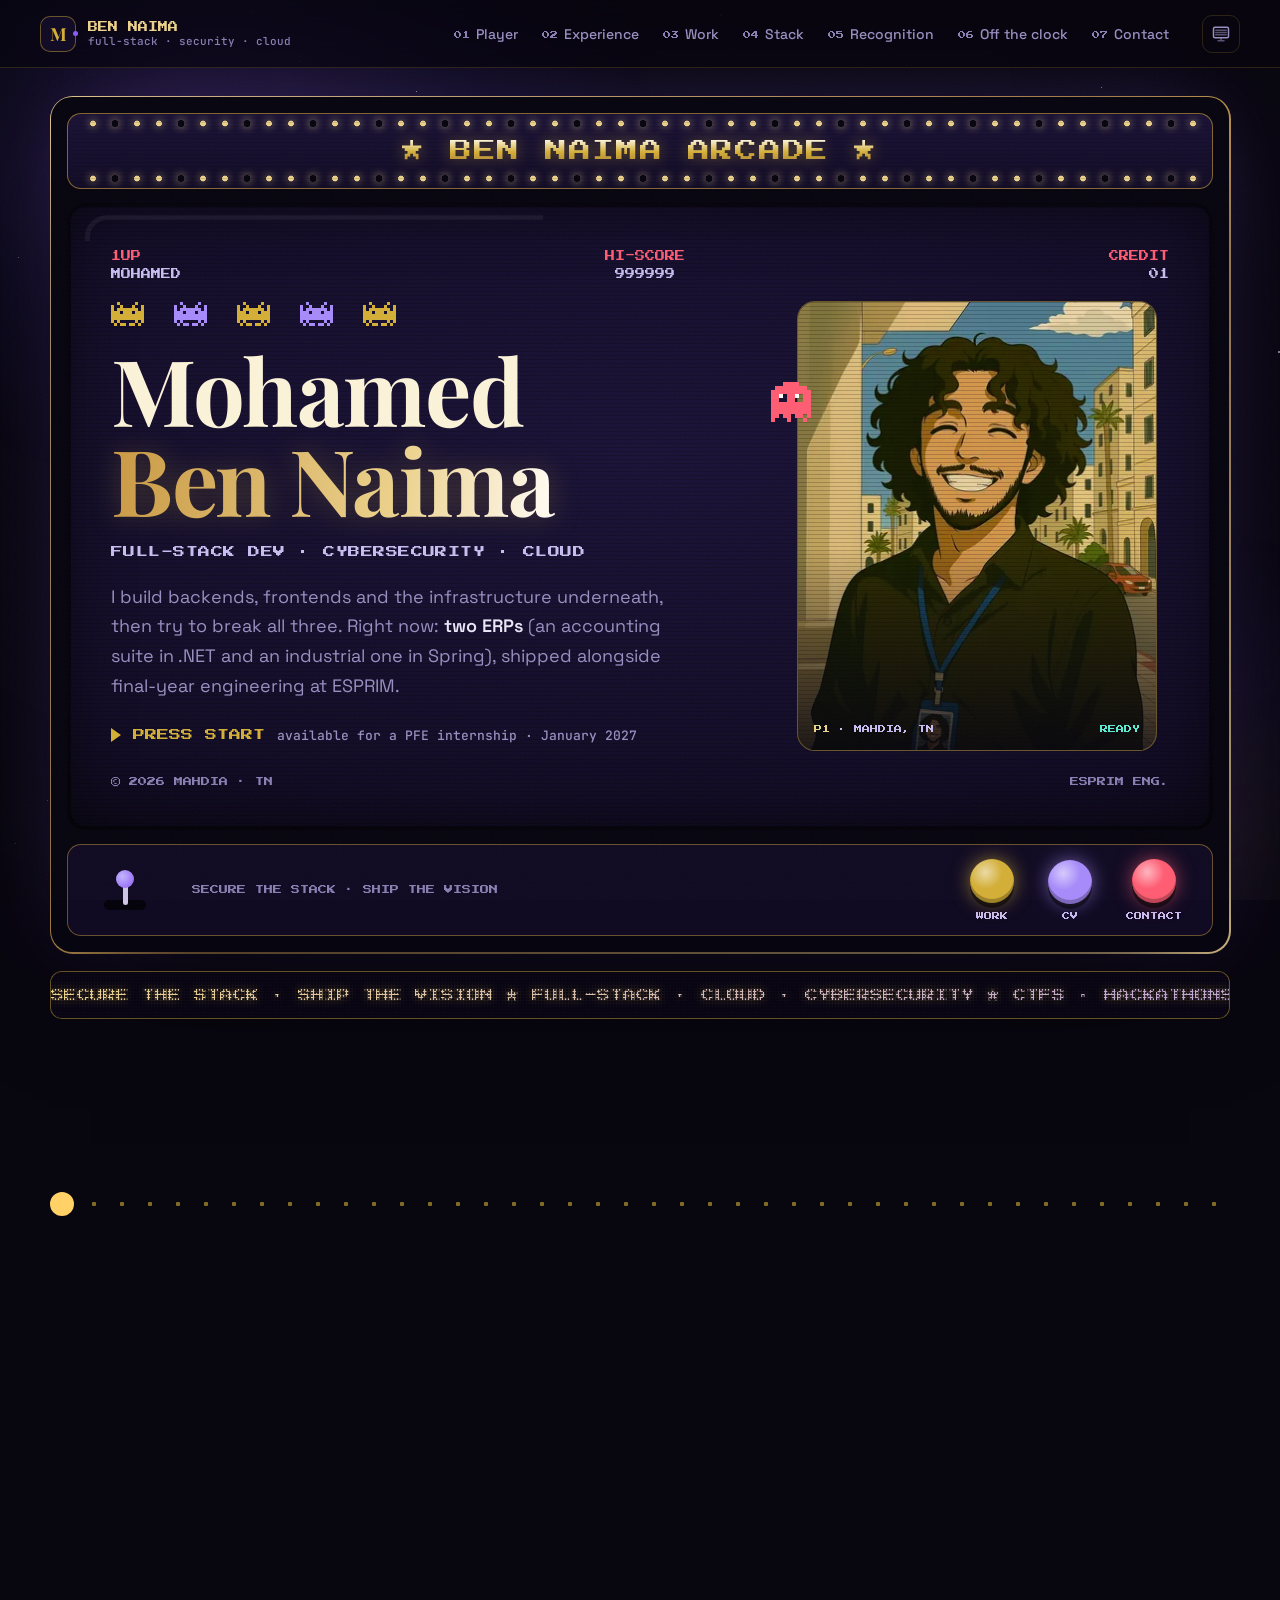
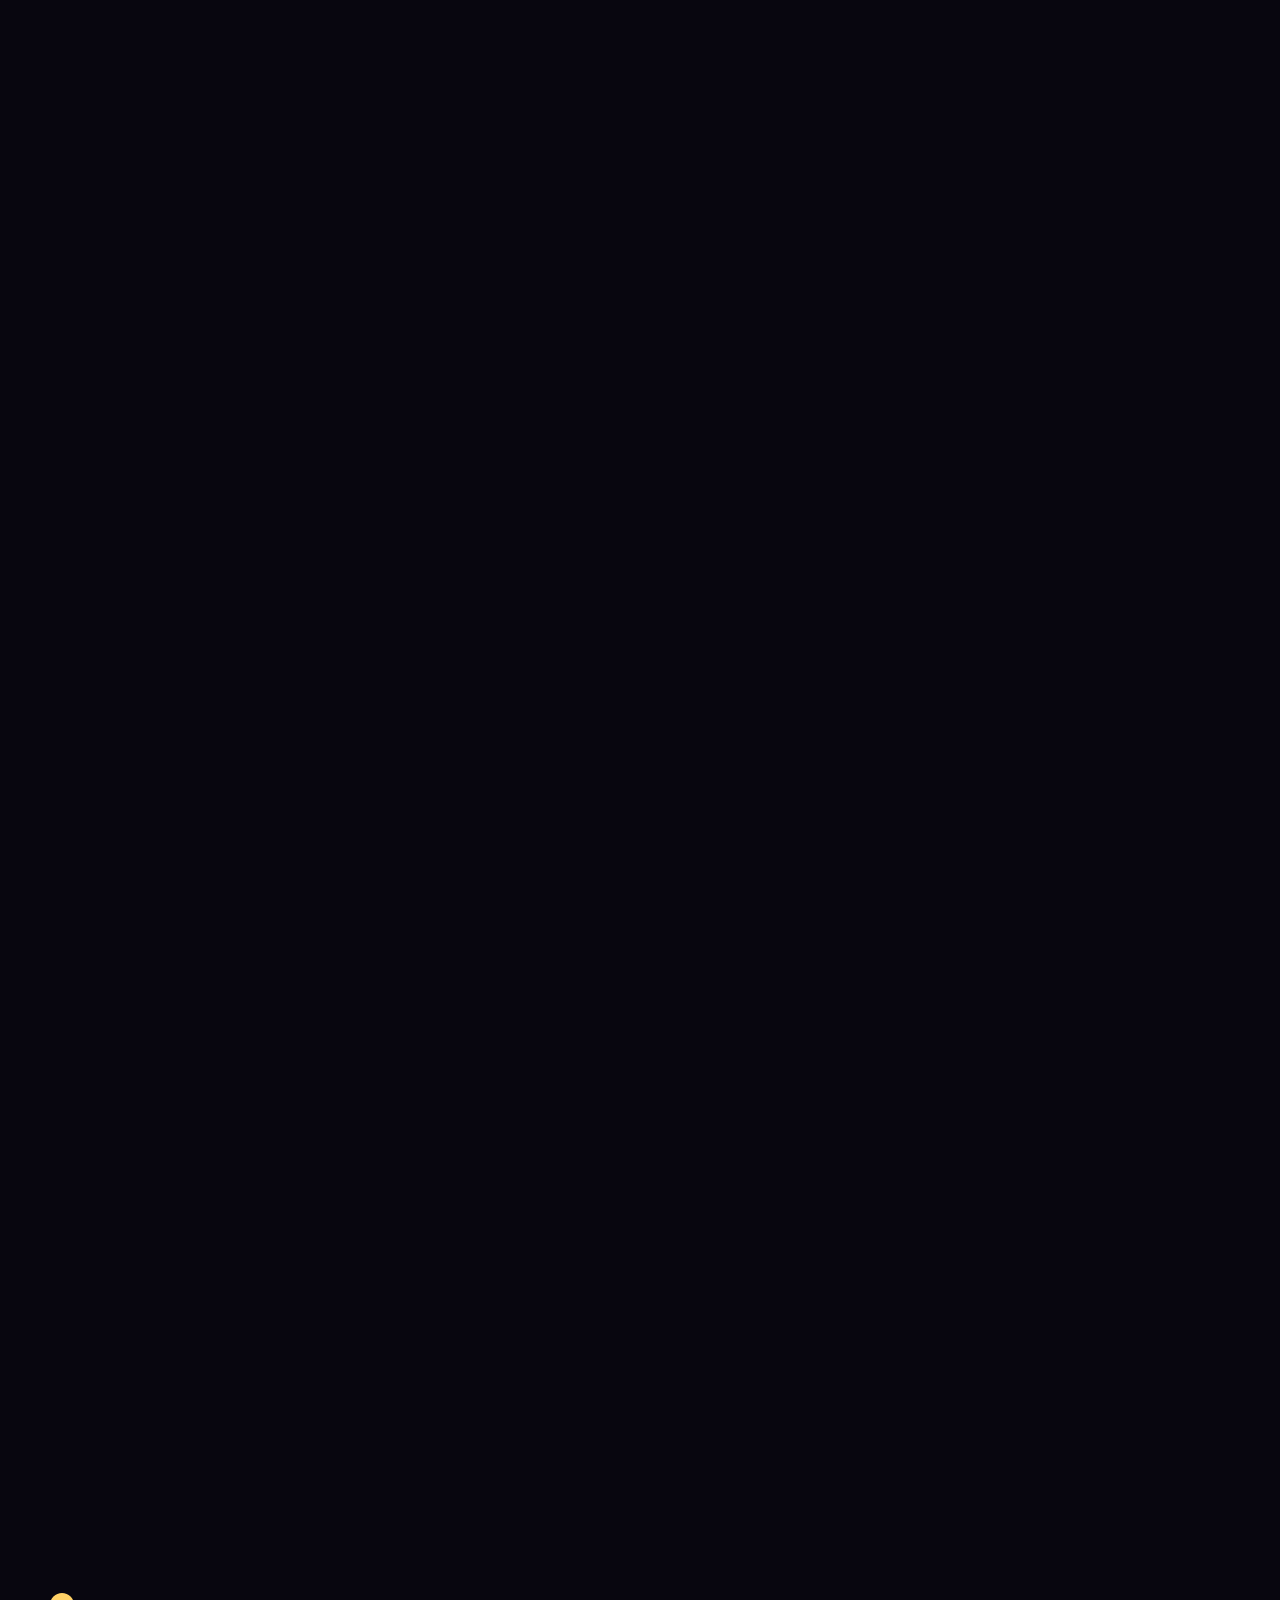
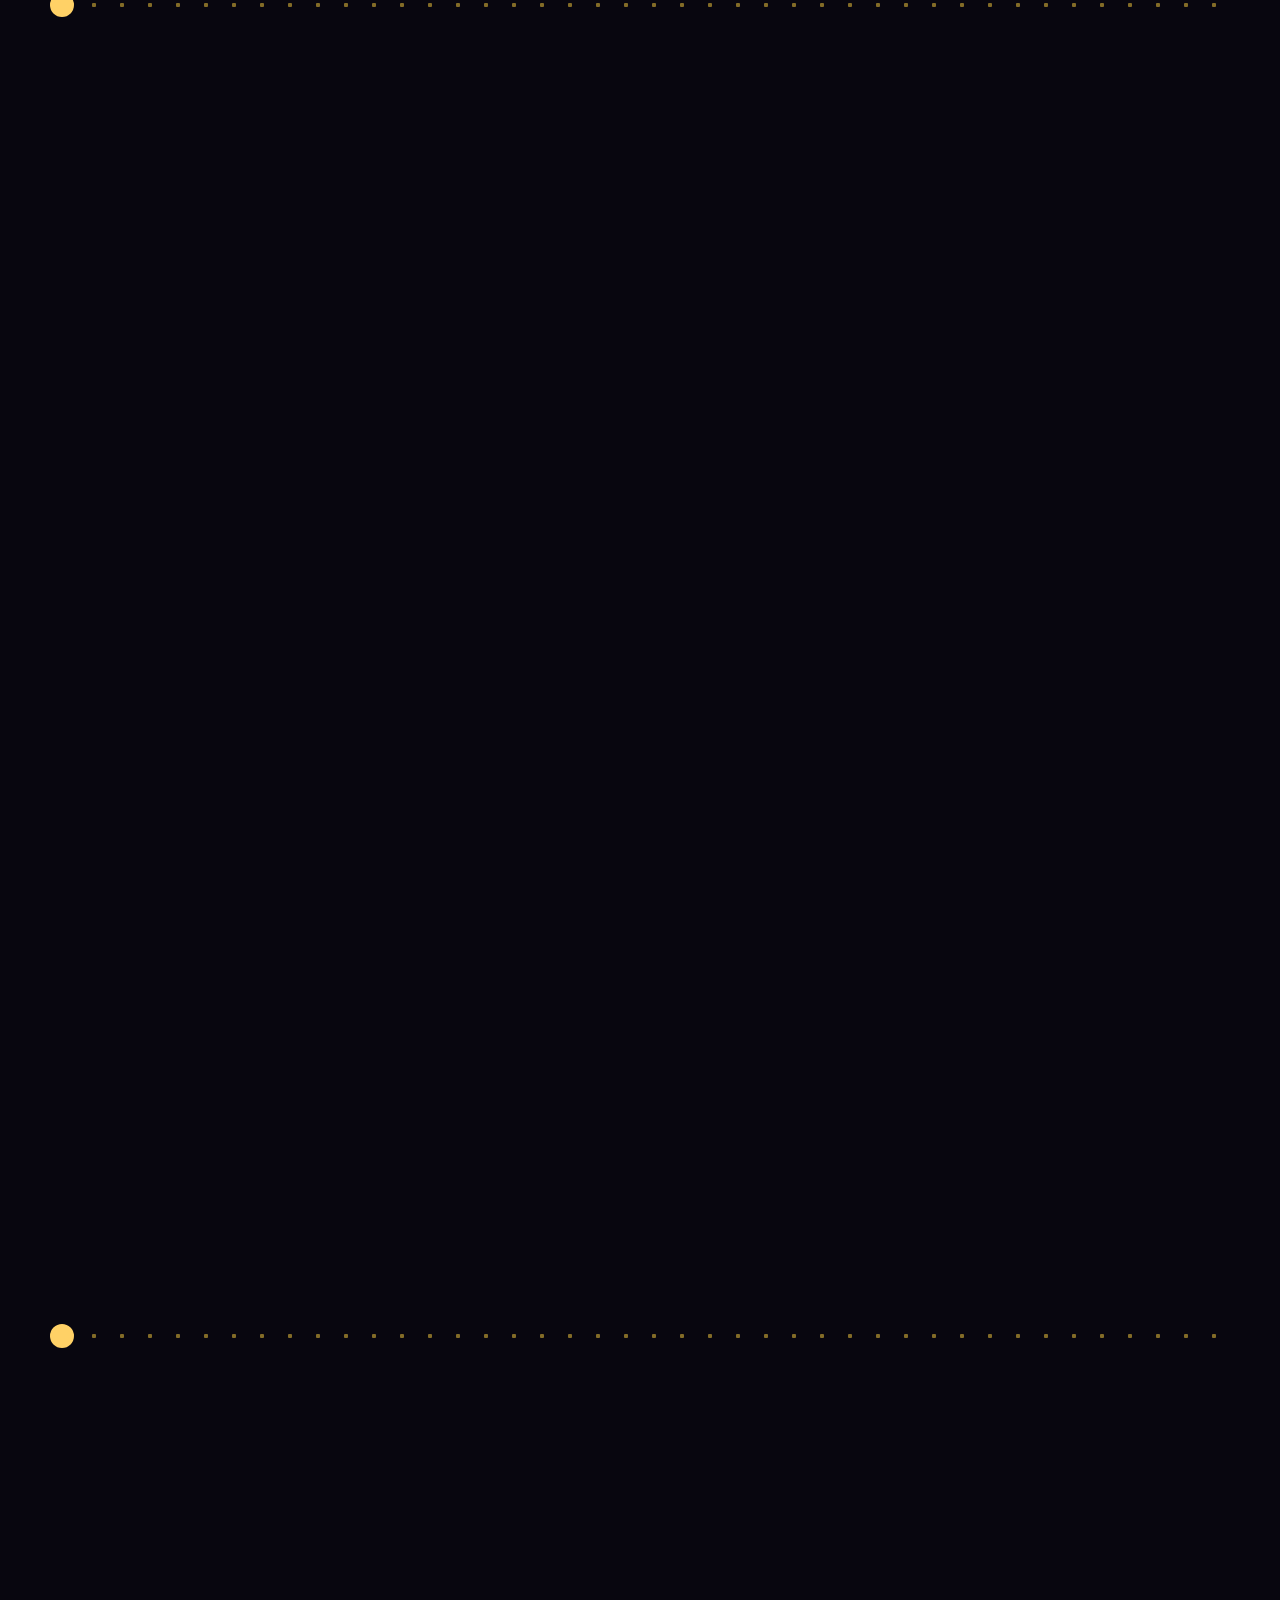
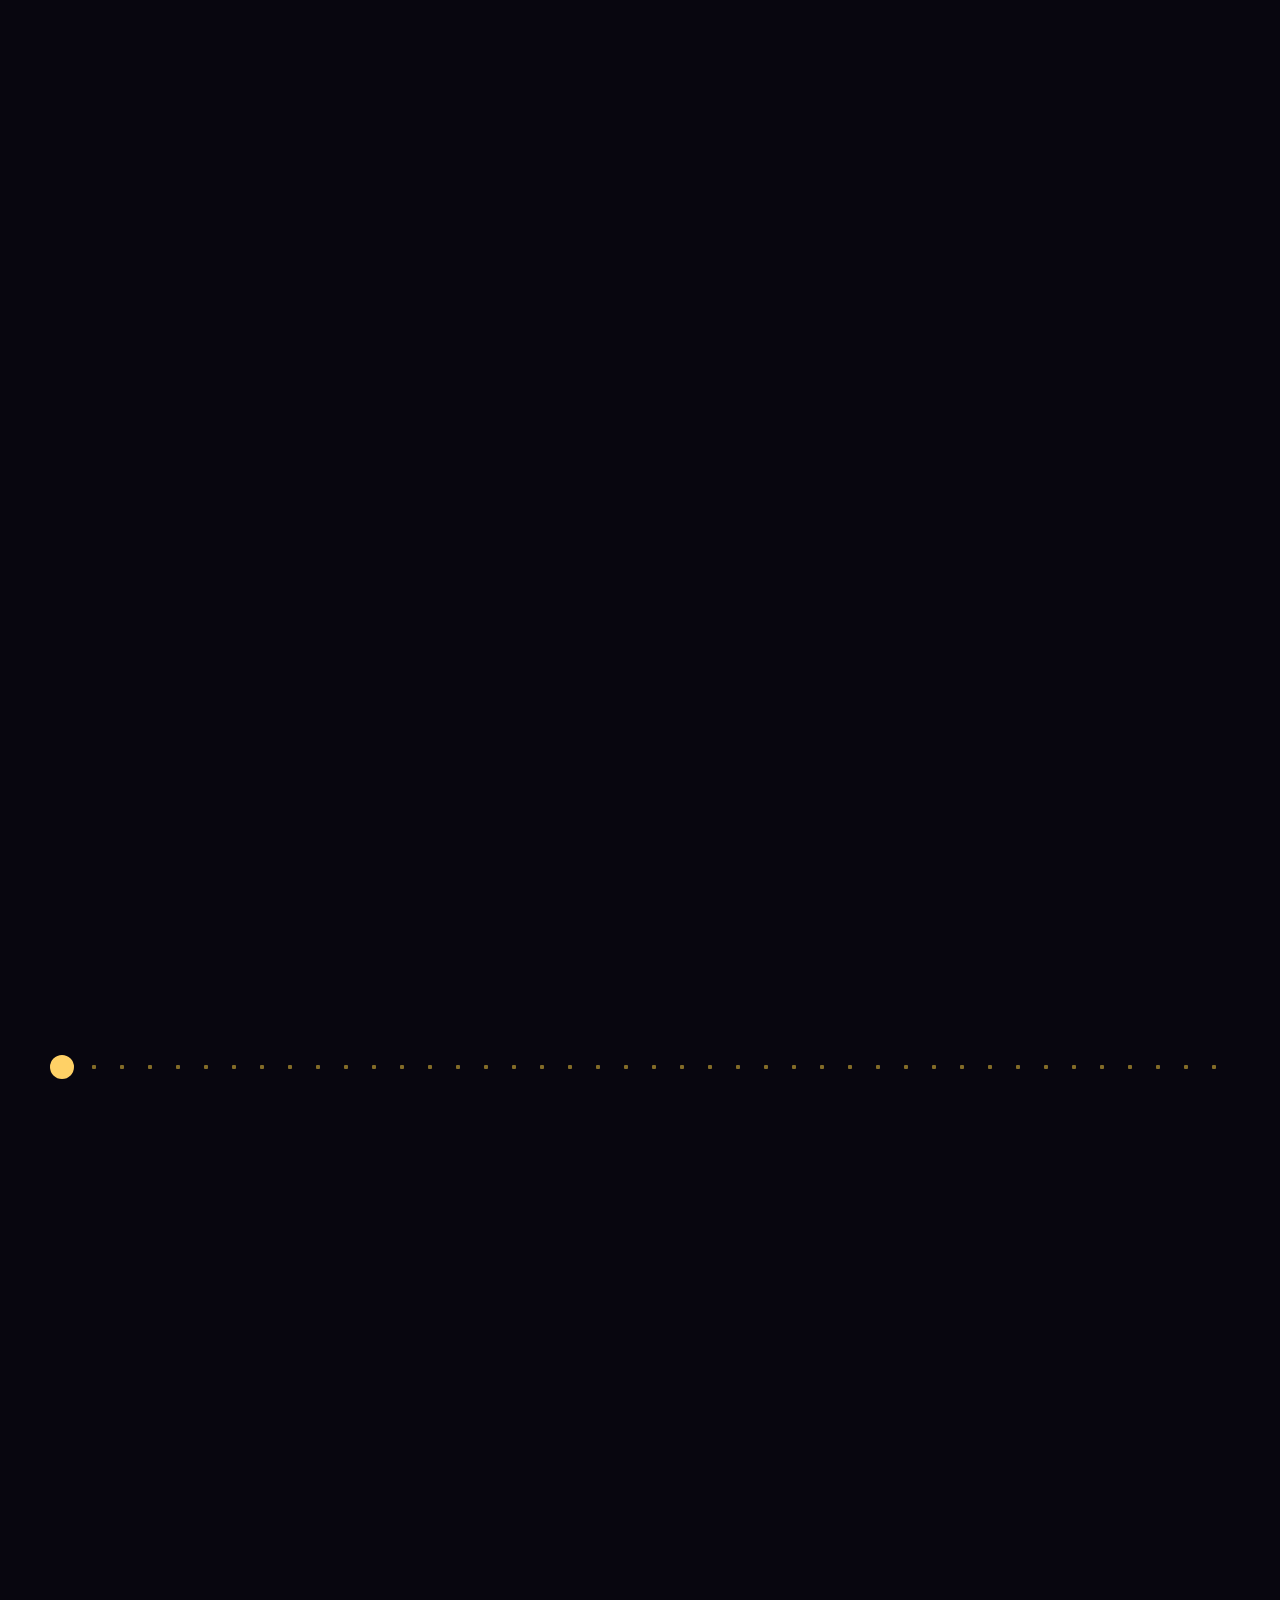
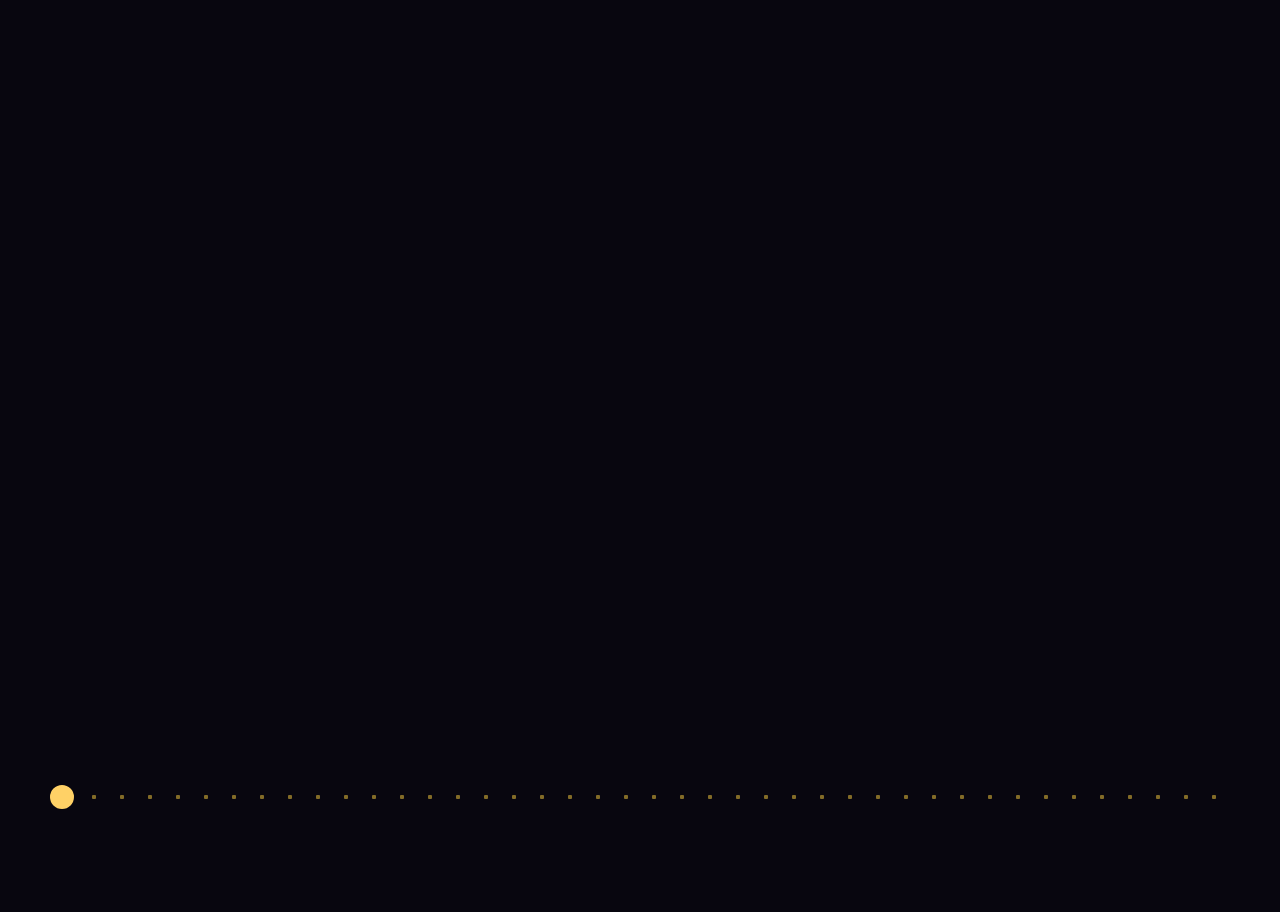
==== commit cc30898d: "Make it fast, findable and locked down Performance (Lighthouse mobile 81 -> 99, desktop 100; FCP 3.5" ====
--- a/index.html
+++ b/index.html
@@ -3,25 +3,893 @@
 <head>
   <meta charset="utf-8">
   <meta name="viewport" content="width=device-width, initial-scale=1">
-  <title>Mohamed Ben Naima — Full-Stack · Cybersecurity &amp; Cloud</title>
-  <meta name="description" content="Full-stack engineer specialised in cybersecurity and cloud. ERPs, APIs, secured infrastructure. Available for a PFE internship from January 2027.">
+  <meta http-equiv="Content-Security-Policy" content="default-src 'none'; script-src 'self' 'sha256-qOhFsq0QMV2REqNwk5hGH5bZE9SkX6gt6yeyKdYPv+U='; style-src 'self'; img-src 'self' data:; font-src 'self'; manifest-src 'self'; connect-src 'self'; base-uri 'none'; form-action 'none'; upgrade-insecure-requests; require-trusted-types-for 'script'">
+  <title>Mohamed Ben Naima — Full-Stack Engineer · Cybersecurity &amp; Cloud</title>
+  <meta name="description" content="Full-stack engineer specialised in cybersecurity and cloud: ERPs in .NET and Spring, secured APIs and infrastructure. Available for a PFE internship from January 2027.">
+  <meta name="author" content="Mohamed Ben Naima">
+  <meta name="robots" content="index, follow, max-image-preview:large">
+  <link rel="canonical" href="https://mohamed-ben-naima.netlify.app/">
   <meta name="theme-color" content="#08060f">
-  <meta property="og:title" content="Mohamed Ben Naima — Full-Stack · Cybersecurity & Cloud">
-  <meta property="og:description" content="ERPs, APIs and secured infrastructure. Available for a PFE internship from January 2027.">
-  <meta property="og:image" content="assets/img/profile.jpg">
-  <meta property="og:type" content="website">
-  <link rel="icon" type="image/svg+xml" href="assets/img/favicon.svg">
-  <link rel="preconnect" href="https://fonts.googleapis.com">
-  <link rel="preconnect" href="https://fonts.gstatic.com" crossorigin>
-  <link href="https://fonts.googleapis.com/css2?family=JetBrains+Mono:wght@400;500;600&family=Playfair+Display:ital,wght@0,600;0,700;1,700&family=Press+Start+2P&family=Space+Grotesk:wght@400;500;600;700&display=swap" rel="stylesheet">
-  <link rel="stylesheet" href="assets/css/style.css">
+  <meta name="color-scheme" content="dark">
+  <meta property="og:type" content="profile">
+  <meta property="og:site_name" content="Mohamed Ben Naima">
+  <meta property="og:url" content="https://mohamed-ben-naima.netlify.app/">
+  <meta property="og:title" content="Mohamed Ben Naima — Full-Stack · Cybersecurity &amp; Cloud">
+  <meta property="og:description" content="ERPs, secured APIs and infrastructure. Available for a PFE internship from January 2027.">
+  <meta property="og:image" content="https://mohamed-ben-naima.netlify.app/assets/img/og.jpg">
+  <meta property="og:image:width" content="1200">
+  <meta property="og:image:height" content="630">
+  <meta property="og:image:alt" content="Ben Naima Arcade: Mohamed Ben Naima, full-stack developer, cybersecurity and cloud">
+  <meta property="og:locale" content="en_US">
+  <meta property="profile:first_name" content="Mohamed">
+  <meta property="profile:last_name" content="Ben Naima">
+  <meta name="twitter:card" content="summary_large_image">
+  <meta name="twitter:title" content="Mohamed Ben Naima — Full-Stack · Cybersecurity &amp; Cloud">
+  <meta name="twitter:description" content="ERPs, secured APIs and infrastructure. Available for a PFE internship from January 2027.">
+  <meta name="twitter:image" content="https://mohamed-ben-naima.netlify.app/assets/img/og.jpg">
+  <link rel="icon" href="assets/img/favicon.svg" type="image/svg+xml">
+  <link rel="icon" href="assets/img/icon-192.png" type="image/png" sizes="192x192">
+  <link rel="apple-touch-icon" href="assets/img/apple-touch-icon.png">
+  <link rel="manifest" href="site.webmanifest">
+  <link rel="preload" href="assets/fonts/press-start-2p.woff2" as="font" type="font/woff2" crossorigin>
+  <link rel="preload" href="assets/fonts/playfair-display-700.woff2" as="font" type="font/woff2" crossorigin>
+  <link rel="preload" href="assets/fonts/space-grotesk.woff2" as="font" type="font/woff2" crossorigin>
+  <link rel="preload" href="assets/img/profile-360.webp" as="image" type="image/webp" imagesrcset="assets/img/profile-360.webp 360w, assets/img/profile-480.webp 480w, assets/img/profile.webp 720w" imagesizes="(max-width: 900px) 260px, 360px" fetchpriority="high">
+  <link rel="stylesheet" href="assets/css/style.min.css?v=15962e9b25">
   <script>document.documentElement.classList.add("js")</script>
+  <script type="application/ld+json">{"@context": "https://schema.org", "@type": "Person", "name": "Mohamed Ben Naima", "url": "https://mohamed-ben-naima.netlify.app/", "image": "https://mohamed-ben-naima.netlify.app/assets/img/og.jpg", "jobTitle": "Full-Stack Engineer · Cybersecurity & Cloud", "description": "Full-stack engineer specialised in cybersecurity and cloud. Final-year engineering student at ESPRIM, available for a PFE internship from January 2027.", "email": "mailto:medbennaima2021@gmail.com", "address": {"@type": "PostalAddress", "addressLocality": "Mahdia", "addressCountry": "TN"}, "alumniOf": [{"@type": "CollegeOrUniversity", "name": "ISIMa — Institut Supérieur d'Informatique de Mahdia"}, {"@type": "CollegeOrUniversity", "name": "ESPRIM — École Supérieure Privée d'Ingénierie de Monastir"}], "knowsLanguage": ["ar", "fr", "en", "de"], "knowsAbout": ["Full-stack development", "Cybersecurity", "Cloud computing", "Spring Boot", ".NET", "FastAPI", "Angular", "React", "Network security", "OpenStack", "ERP systems"], "sameAs": ["https://github.com/Mohamed-Ben-Naima", "https://www.linkedin.com/in/mohamed-ben-naima", "https://tryhackme.com/p/medbennaima2021"]}</script>
   <!-- TUJOe2gxcjNfbTNfZjByX3kwdXJfcGYzfQ== -->
 </head>
 <body>
 <a class="skip" href="#main">Skip to content</a>
 
-<svg width="0" height="0" style="position:absolute" aria-hidden="true">
+
+<canvas id="sky" aria-hidden="true"></canvas>
+<div class="nebula" aria-hidden="true"></div>
+<div class="vignette" aria-hidden="true"></div>
+<div class="grain" aria-hidden="true"></div>
+<div class="scanlines" aria-hidden="true"></div>
+
+<header class="nav" id="nav">
+  <a class="brand" href="#top" title="Back to top">
+    <span class="brand-mark">M</span>
+    <span class="brand-name">BEN NAIMA<small>full-stack · security · cloud</small></span>
+  </a>
+  <ul class="nav-links" id="nav-links">
+    <li><a href="#about"><span>01</span>Player</a></li>
+    <li><a href="#experience"><span>02</span>Experience</a></li>
+    <li><a href="#projects"><span>03</span>Work</a></li>
+    <li><a href="#skills"><span>04</span>Stack</a></li>
+    <li><a href="#wins"><span>05</span>Recognition</a></li>
+    <li><a href="#beyond"><span>06</span>Off the clock</a></li>
+    <li><a href="#contact"><span>07</span>Contact</a></li>
+  </ul>
+  <div class="nav-tools">
+    <button class="icon-btn" id="crt-toggle" aria-pressed="false" title="CRT scanlines" aria-label="Toggle CRT scanlines"><svg><use href="#i-monitor"/></svg></button>
+    <button class="icon-btn menu-btn" id="menu-btn" aria-expanded="false" aria-controls="nav-links" aria-label="Open menu"><svg><use href="#i-menu"/></svg></button>
+  </div>
+  <div class="xp" aria-hidden="true"><div class="xp-fill" id="xp-fill"></div></div>
+</header>
+
+<main id="main">
+
+<!-- ═══════════════════════════════ HERO · THE CABINET ═══════════════════════════════ -->
+<section class="hero" id="top">
+  <div class="wrap">
+    <div class="cabinet frame">
+      <div class="marquee" aria-hidden="true">
+        <span class="bulbs top"></span>
+        <span class="marquee-title">★ BEN NAIMA ARCADE ★</span>
+        <span class="bulbs bot"></span>
+      </div>
+
+      <div class="screen crt">
+        <span class="glare" aria-hidden="true"></span>
+        <div class="flicker">
+          <div class="hud" aria-hidden="true">
+            <div><b class="blink">1UP</b>MOHAMED</div>
+            <div><b>HI-SCORE</b>999999</div>
+            <div><b>CREDIT</b>01</div>
+          </div>
+
+          <div class="hero-grid">
+            <div>
+              <div class="invaders" aria-hidden="true">
+                <div class="inv"><svg class="sprite a"><use href="#px-invader_a"/></svg><svg class="sprite b"><use href="#px-invader_b"/></svg></div>
+                <div class="inv"><svg class="sprite a"><use href="#px-invader_a"/></svg><svg class="sprite b"><use href="#px-invader_b"/></svg></div>
+                <div class="inv"><svg class="sprite a"><use href="#px-invader_a"/></svg><svg class="sprite b"><use href="#px-invader_b"/></svg></div>
+                <div class="inv"><svg class="sprite a"><use href="#px-invader_a"/></svg><svg class="sprite b"><use href="#px-invader_b"/></svg></div>
+                <div class="inv"><svg class="sprite a"><use href="#px-invader_a"/></svg><svg class="sprite b"><use href="#px-invader_b"/></svg></div>
+              </div>
+              <h1><span class="first">Mohamed</span><br><span class="gold-text">Ben Naima</span></h1>
+              <p class="role">FULL-STACK DEV · CYBERSECURITY · CLOUD</p>
+              <p class="pitch">I build backends, frontends and the infrastructure underneath, then try to break all three. Right now: <strong>two ERPs</strong> (an accounting suite in .NET and an industrial one in Spring), shipped alongside final-year engineering at ESPRIM.</p>
+              <a class="press-start" href="#projects"><b class="blink">PRESS START</b> <span>available for a PFE internship · January 2027</span></a>
+            </div>
+
+            <div class="portrait">
+              <svg class="sprite ghost" viewBox="0 0 10 10" aria-hidden="true"><use href="#px-ghost"/><rect class="ghost-eyes" x="2" y="3" width="1" height="1"/><rect class="ghost-eyes" x="6" y="3" width="1" height="1"/></svg>
+              <div class="portrait-crt crt" id="portrait">
+                <img src="assets/img/profile-360.webp" srcset="assets/img/profile-360.webp 360w, assets/img/profile-480.webp 480w, assets/img/profile.webp 720w" sizes="(max-width: 900px) 260px, 360px" width="360" height="450" fetchpriority="high" decoding="async" alt="Illustrated portrait of Mohamed Ben Naima smiling, wearing a dark shirt and a badge lanyard">
+                <div class="portrait-tag"><span><b>P1</b> · MAHDIA, TN</span><span class="blink on">READY</span></div>
+              </div>
+            </div>
+          </div>
+
+          <div class="screen-foot" aria-hidden="true"><span>© 2026 MAHDIA · TN</span><span>ESPRIM ENG.</span></div>
+        </div>
+      </div>
+
+      <div class="deck">
+        <div class="joystick" aria-hidden="true"><span class="stick"></span></div>
+        <span class="deck-label">SECURE THE STACK · SHIP THE VISION</span>
+        <div class="deck-buttons">
+          <a class="arcade-btn" href="#projects"><i aria-hidden="true"></i>WORK</a>
+          <div class="dropdown" id="cv-dd">
+            <button class="arcade-btn v" aria-haspopup="true" aria-expanded="false"><i aria-hidden="true"></i>CV</button>
+            <ul class="dropdown-menu">
+              <li><a href="assets/cv/English/Mohamed-Ben-Naima-CV-EN.pdf" download>English <small>PDF</small></a></li>
+              <li><a href="assets/cv/French/Mohamed-Ben-Naima-CV-FR.pdf" download>Français <small>PDF</small></a></li>
+            </ul>
+          </div>
+          <a class="arcade-btn r" href="#contact"><i aria-hidden="true"></i>CONTACT</a>
+        </div>
+      </div>
+    </div>
+
+    <div class="ticker" aria-hidden="true">
+      <div class="ticker-track">
+        <span>SECURE THE STACK · SHIP THE VISION ★ FULL-STACK · CLOUD · CYBERSECURITY ★ CTFS · HACKATHONS · COMMUNITIES ★ BASED IN MAHDIA · BUILDING GLOBALLY ★</span>
+        <span>SECURE THE STACK · SHIP THE VISION ★ FULL-STACK · CLOUD · CYBERSECURITY ★ CTFS · HACKATHONS · COMMUNITIES ★ BASED IN MAHDIA · BUILDING GLOBALLY ★</span>
+      </div>
+    </div>
+
+    <div class="scores frame reveal">
+      <div class="score"><div class="num" data-count="10">10</div><div class="lbl">PROJECTS BUILT</div></div>
+      <div class="score"><div class="num" data-count="5">5</div><div class="lbl">COMPETITION PODIUMS</div></div>
+      <div class="score"><div class="num" data-count="7">7</div><div class="lbl">CERTIFICATIONS</div></div>
+      <div class="score"><div class="num" data-count="20" data-suffix="+">20+</div><div class="lbl">CLUB MEMBERS</div></div>
+    </div>
+  </div>
+</section>
+
+<div class="pac-divider" aria-hidden="true"><span class="dots"></span><span class="pac"></span></div>
+
+<!-- ═══════════════════════════════ 01 · PLAYER ═══════════════════════════════ -->
+<section id="about" data-stage="player">
+  <div class="wrap">
+    <div class="plaque-head"><div class="plaque"><span class="arrow-l"></span><span class="stage">STAGE 01 · PLAYER SELECT</span><h2>The player</h2><span class="arrow-r"></span></div></div>
+
+    <div class="player frame reveal">
+      <aside class="player-card crt" aria-label="Player card">
+        <span class="glare" aria-hidden="true"></span>
+        <svg class="sprite hacker" viewBox="0 0 16 16" aria-hidden="true"><use href="#px-hero"/></svg>
+        <div class="pad" aria-hidden="true"></div>
+        <h3>MOHAMED</h3>
+        <dl>
+          <dt>class</dt><dd>Full-stack · security</dd>
+          <dt>base</dt><dd>Mahdia, Tunisia</dd>
+          <dt>school</dt><dd>ESPRIM · final year</dd>
+          <dt>lang</dt><dd>AR · FR · EN · DE</dd>
+          <dt>guild</dt><dd>Hunters Club</dd>
+        </dl>
+        <p class="ready blink">P1 READY</p>
+      </aside>
+
+      <div class="player-main crt">
+        <div class="story">
+          <p>Final-year engineering student in <strong>cybersecurity &amp; cloud computing</strong> at ESPRIM Monastir. Most at home in backend systems, APIs that take real load, and networks that don't forgive mistakes.</p>
+          <p>CTFs shaped how I write code: <strong>attack surface first</strong>. When I look at a vulnerability, I'm thinking about the code that caused it.</p>
+          <p>These days I co-develop <strong>Alfa ERP</strong>, a .NET accounting suite with an AI that proposes and a human who approves, after delivering an industrial ERP at Polymaille this summer.</p>
+        </div>
+        <div class="attrs reveal">
+          <h3>ATTRIBUTES</h3>
+          <div class="attr">FULL-STACK DEV<span class="bar"><i class="v90"></i></span><span class="rank">S</span></div>
+          <div class="attr">CYBERSECURITY<span class="bar"><i class="v86"></i></span><span class="rank">S</span></div>
+          <div class="attr">NETWORKING<span class="bar"><i class="v82"></i></span><span class="rank a">A</span></div>
+          <div class="attr">CLOUD &amp; DEVOPS<span class="bar"><i class="v78"></i></span><span class="rank a">A</span></div>
+          <div class="attr">DATABASES<span class="bar"><i class="v76"></i></span><span class="rank a">A</span></div>
+          <div class="attr">TEAM PLAY<span class="bar"><i class="v92"></i></span><span class="rank">S</span></div>
+        </div>
+      </div>
+    </div>
+
+    <div class="perks">
+      <article class="perk reveal"><h4><svg><use href="#i-crown"/></svg>Leadership</h4><p>Led a 3-person IoT team to ship SafeNest; co-founded Hunters Club (20+) and led DevTalents' Cyber &amp; Cloud committee (30+).</p></article>
+      <article class="perk reveal"><h4><svg><use href="#i-key"/></svg>Ownership</h4><p>Owned Polymaille's Stock and Sales modules end-to-end, and Alfa ERP's backup and AI-proposal sprints from plan to gate report.</p></article>
+      <article class="perk reveal"><h4><svg><use href="#i-handshake"/></svg>Stakeholders</h4><p>Scoped every ERP module with the business lead and validated it with real users before delivery.</p></article>
+      <article class="perk reveal"><h4><svg><use href="#i-mic"/></svg>Communication</h4><p>Jury presentations, LPIC-1 prep sessions and an n8n automation workshop; user wikis written alongside the screens.</p></article>
+      <article class="perk reveal"><h4><svg><use href="#i-shield"/></svg>Calm under pressure</h4><p>Lifeguard, barista, waiter, construction. Real people, real deadlines, long before code.</p></article>
+      <article class="perk reveal"><h4><svg><use href="#i-shuffle"/></svg>Range</h4><p>.NET, Spring, FastAPI, Node; web, mobile, desktop; Cisco to OpenStack to Blender. Right tool, picked up fast.</p></article>
+    </div>
+  </div>
+</section>
+
+<div class="pac-divider" aria-hidden="true"><span class="dots"></span><span class="pac"></span></div>
+
+<!-- ═══════════════════════════════ 02 · EXPERIENCE ═══════════════════════════════ -->
+<section id="experience" data-stage="experience">
+  <div class="wrap">
+    <div class="plaque-head"><div class="plaque"><span class="arrow-l"></span><span class="stage">STAGE 02 · QUEST LOG</span><h2>Experience</h2><span class="arrow-r"></span></div></div>
+    <p class="lead reveal">Oldest to newest.</p>
+
+    <ol class="timeline" id="timeline">
+      <li class="tl-item reveal">
+        <div class="tl-when">2021 – 2024<small>education</small></div><svg class="sprite tl-coin" viewBox="0 0 8 8" aria-hidden="true"><use href="#px-coin"/></svg>
+        <div class="tl-card">
+          <div class="tl-top"><span class="tag school">EDU</span><h3>BSc Software Engineering</h3></div>
+          <p class="tl-org">ISIMa · Mahdia · highest honours</p>
+          <ul><li>Algorithms, databases, networks, systems. Hermes started here.</li></ul>
+        </div>
+      </li>
+
+      <li class="tl-item reveal">
+        <div class="tl-when">Mar 2024 – Aug 2025<small>3 internships</small></div><svg class="sprite tl-coin" viewBox="0 0 8 8" aria-hidden="true"><use href="#px-coin"/></svg>
+        <div class="tl-card">
+          <div class="tl-top"><span class="tag work">WORK</span><h3>Full-Stack / Backend / Mobile Developer</h3></div>
+          <p class="tl-org">Alfa Computers · Mahdia</p>
+          <ul>
+            <li><strong>Hermes</strong>, solo: MERN e-commerce, Dockerized, auto-deployed through GitLab CI/CD.</li>
+            <li><strong>SafeNest</strong>: led a 3-person team shipping a smart-home app with live Arduino data.</li>
+            <li><strong>Tea &amp; Hive</strong>: FastAPI backend and React Native app for a trading community.</li>
+          </ul>
+        </div>
+      </li>
+
+      <li class="tl-item reveal">
+        <div class="tl-when">2024 → 2027<small>education</small></div><svg class="sprite tl-coin" viewBox="0 0 8 8" aria-hidden="true"><use href="#px-coin"/></svg>
+        <div class="tl-card">
+          <div class="tl-top"><span class="tag school">EDU</span><h3>Engineering Degree · Cybersecurity &amp; Cloud</h3></div>
+          <p class="tl-org">ESPRIM Monastir (ESPRIT group) · first in my class</p>
+          <ul><li>Networks, offensive and defensive security, cloud and DevOps; team projects judged at ESPRIT's Bal des Projets.</li></ul>
+        </div>
+      </li>
+
+      <li class="tl-item reveal">
+        <div class="tl-when">2024 → now<small>community</small></div><svg class="sprite tl-coin" viewBox="0 0 8 8" aria-hidden="true"><use href="#px-coin"/></svg>
+        <div class="tl-card">
+          <div class="tl-top"><span class="tag guild">GUILD</span><h3>Co-founder, Hunters Club · Cyber &amp; Cloud lead, DevTalents</h3></div>
+          <p class="tl-org">ESPRIM Monastir · 20+ and 30+ members</p>
+          <ul><li>CTFs and hackathons across Tunisia, LPIC-1 sessions, an n8n workshop, and the club's Cybersphere 7.0 ambassador campaign.</li></ul>
+        </div>
+      </li>
+
+      <li class="tl-item reveal">
+        <div class="tl-when">2025 – 2026<small>competitions</small></div><svg class="sprite tl-coin" viewBox="0 0 8 8" aria-hidden="true"><use href="#px-coin"/></svg>
+        <div class="tl-card">
+          <div class="tl-top"><span class="tag win">WINS</span><h3>Five podiums, one nomination</h3></div>
+          <p class="tl-org">Hackathons, CTFs, Bal des Projets</p>
+          <ul><li>2nd at Clean &amp; Green, Bal des Projets 2025 and Insight CTF; 2nd &amp; 4th at Polytech Sousse CTF; Secured Banking Infrastructure nominated in 2026.</li></ul>
+        </div>
+      </li>
+
+      <li class="tl-item reveal">
+        <div class="tl-when">Jul – Sep 2026<small>internship</small></div><svg class="sprite tl-coin" viewBox="0 0 8 8" aria-hidden="true"><use href="#px-coin"/></svg>
+        <div class="tl-card">
+          <div class="tl-top"><span class="tag work">WORK</span><h3>Software Engineering Intern · Full-Stack</h3></div>
+          <p class="tl-org">Polymaille (textile) · Ksar Hellal</p>
+          <ul>
+            <li>Full-cycle <strong>industrial ERP</strong> for Microtiss Confect &amp; Clothing: purchase, stock, production, sales.</li>
+            <li>Owned the <strong>Stock and Sales modules</strong> in a Spring Boot Modulith; designed the relational model and RBAC. Deployment in progress.</li>
+          </ul>
+        </div>
+      </li>
+
+      <li class="tl-item reveal">
+        <div class="tl-when">Aug 2026 → now<small>co-developer</small></div><svg class="sprite tl-coin" viewBox="0 0 8 8" aria-hidden="true"><use href="#px-coin"/></svg>
+        <div class="tl-card">
+          <div class="tl-top"><span class="tag work">WORK</span><h3>Co-developer, Alfa ERP</h3></div>
+          <p class="tl-org">Alfa Computers &amp; Consulting · with Ferid Helali</p>
+          <ul>
+            <li>Delivered the <strong>administration console</strong>: signed, verified backups and restores for SQLite and PostgreSQL.</li>
+            <li>Built the <strong>MCP server</strong>: an AI reads the books and proposes entries; a chief accountant reviews, corrects and approves.</li>
+          </ul>
+        </div>
+      </li>
+
+      <li class="tl-item next reveal">
+        <div class="tl-when">Jan 2027<small>next</small></div><svg class="sprite tl-coin" viewBox="0 0 8 8" aria-hidden="true"><use href="#px-coin"/></svg>
+        <div class="tl-card">
+          <div class="tl-top"><span class="tag next">OPEN</span><h3>PFE internship</h3></div>
+          <p class="tl-org">End-of-study project · full-stack, cloud or security</p>
+          <ul><li>Looking for a team that ships real software. <a class="gold" href="#contact"><strong>Get in touch →</strong></a></li></ul>
+        </div>
+      </li>
+    </ol>
+  </div>
+</section>
+
+<div class="pac-divider" aria-hidden="true"><span class="dots"></span><span class="pac"></span></div>
+
+<!-- ═══════════════════════════════ 03 · WORK ═══════════════════════════════ -->
+<section id="projects" data-stage="work">
+  <div class="wrap">
+    <div class="plaque-head"><div class="plaque"><span class="arrow-l"></span><span class="stage">STAGE 03 · LEVEL SELECT</span><h2>Selected work</h2><span class="arrow-r"></span></div></div>
+    <p class="lead reveal">Newest first. Pick a cartridge for the full story: the problem, what I built, my part and the result.</p>
+
+    <div class="filters" role="toolbar" aria-label="Filter projects">
+      <button class="filter" aria-pressed="true" data-filter="all">ALL</button>
+      <button class="filter" aria-pressed="false" data-filter="fullstack">FULL-STACK</button>
+      <button class="filter" aria-pressed="false" data-filter="security">SECURITY</button>
+      <button class="filter" aria-pressed="false" data-filter="infra">INFRA</button>
+    </div>
+
+    <div class="carts" id="project-grid">
+
+      <article class="cart reveal" data-tags="fullstack security">
+        <button class="cart-btn tilt" data-case="alfaerp" aria-haspopup="dialog"><span class="grip"></span><span class="badge">★ AI × HUMAN</span>
+          <div class="label">
+            <div class="cart-head"><span class="cart-ico"><svg class="sprite" viewBox="0 0 9 9"><use href="#px-ledger"/></svg></span><div><span class="world">WORLD 1-1 · 2026 → NOW</span><h3>Alfa ERP</h3></div></div>
+            <p class="pitch-sm">Accounting ERP for North African and European firms. Desktop, .NET 9, clean architecture.</p>
+            <p class="impact">I shipped signed, verified backups and an MCP server where AI proposes and an accountant approves.</p>
+            <div class="chips"><span class="chip"><svg><use href="#si-dotnet"/></svg>.NET 9</span><span class="chip"><svg><use href="#si-postgresql"/></svg>PostgreSQL</span><span class="chip"><svg><use href="#si-modelcontextprotocol"/></svg>MCP</span></div>
+            <div class="cart-foot"><span class="st wip">IN DEVELOPMENT</span><span class="open">DETAILS ▶</span></div>
+          </div><span class="corners"></span>
+        </button>
+      </article>
+
+      <article class="cart reveal" data-tags="fullstack">
+        <button class="cart-btn tilt" data-case="polymaille" aria-haspopup="dialog"><span class="grip"></span><span class="badge">★ INTERNSHIP</span>
+          <div class="label">
+            <div class="cart-head"><span class="cart-ico"><svg class="sprite" viewBox="0 0 9 9"><use href="#px-factory"/></svg></span><div><span class="world">WORLD 1-2 · JUL – SEP 2026</span><h3>Polymaille ERP</h3></div></div>
+            <p class="pitch-sm">Industrial ERP for a textile manufacturer: purchase, stock, production and sales in one place.</p>
+            <p class="impact">Owned Stock and Sales end-to-end in a Spring Boot Modulith with Keycloak RBAC.</p>
+            <div class="chips"><span class="chip"><svg><use href="#si-springboot"/></svg>Spring Modulith</span><span class="chip"><svg><use href="#si-angular"/></svg>Angular</span><span class="chip"><svg><use href="#si-keycloak"/></svg>Keycloak</span></div>
+            <div class="cart-foot"><span class="st wip">DEPLOYING</span><span class="open">DETAILS ▶</span></div>
+          </div><span class="corners"></span>
+        </button>
+      </article>
+
+      <article class="cart reveal" data-tags="security fullstack">
+        <button class="cart-btn tilt" data-case="aurum" aria-haspopup="dialog"><span class="grip"></span>
+          <div class="label">
+            <div class="cart-head"><span class="cart-ico"><svg class="sprite" viewBox="0 0 8 8"><use href="#px-coin"/></svg></span><div><span class="world">WORLD 1-3 · SEP 2026 · SOLO</span><h3>Aurum</h3></div></div>
+            <p class="pitch-sm">A private money ledger in a single offline file. No accounts, no servers, no tracking.</p>
+            <p class="impact">AES-256-GCM at rest, 600k-round PBKDF2, a CSP that blocks every network call, zero dependencies.</p>
+            <div class="chips"><span class="chip"><svg><use href="#si-javascript"/></svg>Vanilla JS</span><span class="chip">Web Crypto</span><span class="chip">CSP</span></div>
+            <div class="cart-foot"><span class="st">SHIPPED</span><span class="open">DETAILS ▶</span></div>
+          </div><span class="corners"></span>
+        </button>
+      </article>
+
+      <article class="cart reveal" data-tags="infra">
+        <button class="cart-btn tilt" data-case="datacenter" aria-haspopup="dialog"><span class="grip"></span>
+          <div class="label">
+            <div class="cart-head"><span class="cart-ico"><svg class="sprite" viewBox="0 0 9 9"><use href="#px-server"/></svg></span><div><span class="world">WORLD 2-1 · SEP 2026 → NOW</span><h3>ESPRIM Data Center</h3></div></div>
+            <p class="pitch-sm">A Tier III-style data-center campus, end to end: site, buildings, network and services.</p>
+            <p class="impact">I modelled the campus in Blender: photoreal Cycles renders and a 34-second drone fly-through.</p>
+            <div class="chips"><span class="chip"><svg><use href="#si-blender"/></svg>Blender</span><span class="chip">GNS3</span><span class="chip">Git LFS</span></div>
+            <div class="cart-foot"><span class="st wip">IN PROGRESS</span><span class="open">DETAILS ▶</span></div>
+          </div><span class="corners"></span>
+        </button>
+      </article>
+
+      <article class="cart reveal" data-tags="infra security">
+        <button class="cart-btn tilt" data-case="banking" aria-haspopup="dialog"><span class="grip"></span><span class="badge">★ NOMINEE</span>
+          <div class="label">
+            <div class="cart-head"><span class="cart-ico"><svg class="sprite" viewBox="0 0 9 9"><use href="#px-bank"/></svg></span><div><span class="world">WORLD 2-2 · SPRING 2026</span><h3>Secured Banking Infra</h3></div></div>
+            <p class="pitch-sm">Private cloud from scratch in GNS3 + OpenStack: dual pfSense, four VLAN tiers, a Wazuh SOC.</p>
+            <p class="impact">Nominated at ESPRIT's Bal des Projets 2026.</p>
+            <div class="chips"><span class="chip"><svg><use href="#si-openstack"/></svg>OpenStack</span><span class="chip"><svg><use href="#si-pfsense"/></svg>pfSense</span><span class="chip"><svg><use href="#si-apachekafka"/></svg>Kafka</span></div>
+            <div class="cart-foot"><span class="st">CLEARED</span><span class="open">DETAILS ▶</span></div>
+          </div><span class="corners"></span>
+        </button>
+      </article>
+
+      <article class="cart reveal" data-tags="fullstack security">
+        <button class="cart-btn tilt" data-case="kyc" aria-haspopup="dialog"><span class="grip"></span>
+          <div class="label">
+            <div class="cart-head"><span class="cart-ico"><svg class="sprite" viewBox="0 0 9 9"><use href="#px-idcard"/></svg></span><div><span class="world">WORLD 2-3 · 2026</span><h3>KYC Banking Module</h3></div></div>
+            <p class="pitch-sm">Know-Your-Customer module for the Sentinels microservices bank.</p>
+            <p class="impact">Every endpoint authenticated, every action audited.</p>
+            <div class="chips"><span class="chip"><svg><use href="#si-springboot"/></svg>Spring Boot</span><span class="chip"><svg><use href="#si-angular"/></svg>Angular</span><span class="chip"><svg><use href="#si-keycloak"/></svg>Keycloak</span></div>
+            <div class="cart-foot"><span class="st">CLEARED</span><span class="open">DETAILS ▶</span></div>
+          </div><span class="corners"></span>
+        </button>
+      </article>
+
+      <article class="cart reveal" data-tags="infra">
+        <button class="cart-btn tilt" data-case="winserver" aria-haspopup="dialog"><span class="grip"></span>
+          <div class="label">
+            <div class="cart-head"><span class="cart-ico"><svg class="sprite" viewBox="0 0 9 9"><use href="#px-tower"/></svg></span><div><span class="world">WORLD 2-4 · 2026</span><h3>Windows Server Lab</h3></div></div>
+            <p class="pitch-sm">Domain controller with Active Directory, DNS, DHCP, FTP and secondary-DC replication.</p>
+            <p class="impact">Kerberos auth and granular permissions, the base Polymaille now deploys on.</p>
+            <div class="chips"><span class="chip">Windows Server</span><span class="chip">AD</span><span class="chip">Kerberos</span></div>
+            <div class="cart-foot"><span class="st">CLEARED</span><span class="open">DETAILS ▶</span></div>
+          </div><span class="corners"></span>
+        </button>
+      </article>
+
+      <article class="cart reveal" data-tags="fullstack security">
+        <button class="cart-btn tilt" data-case="hermes" aria-haspopup="dialog"><span class="grip"></span><span class="badge">★ LIVE</span>
+          <div class="label">
+            <div class="cart-head"><span class="cart-ico"><svg class="sprite" viewBox="0 0 9 9"><use href="#px-cart"/></svg></span><div><span class="world">WORLD 3-1 · 2024 → 2026 · SOLO</span><h3>Hermes</h3></div></div>
+            <p class="pitch-sm">Full e-commerce platform, built solo and now growing into a multi-tenant SaaS.</p>
+            <p class="impact">63 REST endpoints covered by 101 Jest tests, rate-limited and cached for traffic spikes.</p>
+            <div class="chips"><span class="chip"><svg><use href="#si-react"/></svg>React</span><span class="chip"><svg><use href="#si-nodedotjs"/></svg>Node</span><span class="chip"><svg><use href="#si-mongodb"/></svg>MongoDB</span><span class="chip"><svg><use href="#si-docker"/></svg>Docker</span></div>
+            <div class="cart-foot"><span class="st">LIVE</span><span class="open">DETAILS ▶</span></div>
+          </div><span class="corners"></span>
+        </button>
+      </article>
+
+      <article class="cart reveal" data-tags="fullstack">
+        <button class="cart-btn tilt" data-case="hive" aria-haspopup="dialog"><span class="grip"></span>
+          <div class="label">
+            <div class="cart-head"><span class="cart-ico"><svg class="sprite" viewBox="0 0 9 9"><use href="#px-bolt"/></svg></span><div><span class="world">WORLD 3-2 · JUL 2025</span><h3>Tea &amp; Hive</h3></div></div>
+            <p class="pitch-sm">Social and trading community: posts, likes, comments, short videos.</p>
+            <p class="impact">36-endpoint FastAPI backend on Render, plus the React Native app's auth flow.</p>
+            <div class="chips"><span class="chip"><svg><use href="#si-fastapi"/></svg>FastAPI</span><span class="chip"><svg><use href="#si-sqlalchemy"/></svg>SQLAlchemy</span><span class="chip"><svg><use href="#si-react"/></svg>React Native</span></div>
+            <div class="cart-foot"><span class="st">CLEARED</span><span class="open">DETAILS ▶</span></div>
+          </div><span class="corners"></span>
+        </button>
+      </article>
+
+      <article class="cart reveal" data-tags="fullstack">
+        <button class="cart-btn tilt" data-case="safenest" aria-haspopup="dialog"><span class="grip"></span><span class="badge">★ TEAM LEAD</span>
+          <div class="label">
+            <div class="cart-head"><span class="cart-ico"><svg class="sprite" viewBox="0 0 9 9"><use href="#px-house"/></svg></span><div><span class="world">WORLD 3-3 · JUL 2024</span><h3>SafeNest</h3></div></div>
+            <p class="pitch-sm">Smart-home app: live Arduino sensor data and LED control from the phone.</p>
+            <p class="impact">Led a team of three; built the Expo app and the Express + MongoDB API with JWT.</p>
+            <div class="chips"><span class="chip"><svg><use href="#si-expo"/></svg>Expo</span><span class="chip"><svg><use href="#si-express"/></svg>Express</span><span class="chip"><svg><use href="#si-arduino"/></svg>Arduino</span></div>
+            <div class="cart-foot"><span class="st">CLEARED</span><span class="open">DETAILS ▶</span></div>
+          </div><span class="corners"></span>
+        </button>
+      </article>
+
+      <article class="cart reveal" data-tags="security">
+        <a class="cart-btn tilt" href="https://tryhackme.com/p/medbennaima2021" target="_blank" rel="noopener noreferrer"><span class="grip"></span>
+          <div class="label">
+            <div class="cart-head"><span class="cart-ico"><svg class="sprite" viewBox="0 0 9 9"><use href="#px-flag"/></svg></span><div><span class="world">BONUS STAGE · ONGOING</span><h3>CTFs</h3></div></div>
+            <p class="pitch-sm">Mostly web exploitation and OSINT, with forensics, crypto and reversing on the side.</p>
+            <p class="impact">2nd &amp; 4th at Polytech Sousse CTF, 2nd at Insight CTF.</p>
+            <div class="chips"><span class="chip"><svg><use href="#si-tryhackme"/></svg>TryHackMe</span><span class="chip"><svg><use href="#si-burpsuite"/></svg>Burp</span><span class="chip"><svg><use href="#si-kalilinux"/></svg>Kali</span></div>
+            <div class="cart-foot"><span class="st">ACTIVE</span><span class="open">PROFILE ↗</span></div>
+          </div><span class="corners"></span>
+        </a>
+      </article>
+
+      <article class="cart next reveal" data-tags="fullstack security infra">
+        <a class="cart-btn" href="#contact"><span class="grip"></span>
+          <div class="label">
+            <span class="world">WORLD ?-? · JANUARY 2027</span>
+            <h3>Your project<br>could be next</h3>
+            <p class="pitch-sm">Six-month PFE slot open for full-stack, cloud or security work.</p>
+            <div class="loading" aria-hidden="true"><div class="track"><i></i></div><div class="pct"><span>LOADING</span><span class="blink">INSERT COIN ▶</span></div></div>
+            <div class="cart-foot center"><span class="open">GET IN TOUCH ▶</span></div>
+          </div><span class="corners"></span>
+        </a>
+      </article>
+    </div>
+  </div>
+</section>
+
+<div class="pac-divider" aria-hidden="true"><span class="dots"></span><span class="pac"></span></div>
+
+<!-- ═══════════════════════════════ 04 · STACK ═══════════════════════════════ -->
+<section id="skills" data-stage="stack">
+  <div class="wrap">
+    <div class="plaque-head"><div class="plaque"><span class="arrow-l"></span><span class="stage">STAGE 04 · INVENTORY</span><h2>Tech arsenal</h2><span class="arrow-r"></span></div></div>
+
+    <div class="inventory frame reveal">
+      <div class="inv-screen crt">
+        <div class="inv-top">INVENTORY <span>48 ITEMS · ALL USED IN REAL PROJECTS</span></div>
+        <div class="inv-grid">
+          <div class="inv-cat"><h3>BACKEND &amp; APIS <span>x8</span></h3>
+            <div class="slots">
+              <div class="slot"><svg><use href="#si-springboot"/></svg>Spring Boot</div><div class="slot"><svg><use href="#si-dotnet"/></svg>.NET</div>
+              <div class="slot"><svg><use href="#si-fastapi"/></svg>FastAPI</div><div class="slot"><svg><use href="#si-nodedotjs"/></svg>Node.js</div>
+              <div class="slot"><svg><use href="#si-express"/></svg>Express</div><div class="slot"><svg><use href="#si-sqlalchemy"/></svg>SQLAlchemy</div>
+              <div class="slot"><svg><use href="#si-apachekafka"/></svg>Kafka</div><div class="slot"><svg><use href="#si-swagger"/></svg>OpenAPI</div>
+            </div><p class="used">Alfa ERP · Polymaille · Hermes · Tea &amp; Hive</p></div>
+          <div class="inv-cat"><h3>FRONTEND &amp; MOBILE <span>x8</span></h3>
+            <div class="slots">
+              <div class="slot"><svg><use href="#si-angular"/></svg>Angular</div><div class="slot"><svg><use href="#si-react"/></svg>React</div>
+              <div class="slot"><svg><use href="#si-react"/></svg>React Native</div><div class="slot"><svg><use href="#si-expo"/></svg>Expo</div>
+              <div class="slot"><span class="mono">WPF</span>WPF</div><div class="slot"><svg><use href="#si-chakraui"/></svg>Chakra UI</div>
+              <div class="slot"><svg><use href="#si-tailwindcss"/></svg>Tailwind</div><div class="slot"><svg><use href="#si-vite"/></svg>Vite</div>
+            </div><p class="used">Polymaille · KYC · Hermes · SafeNest · Alfa ERP</p></div>
+          <div class="inv-cat"><h3>SECURITY &amp; IDENTITY <span>x8</span></h3>
+            <div class="slots">
+              <div class="slot"><svg><use href="#si-keycloak"/></svg>Keycloak</div><div class="slot"><svg><use href="#si-jsonwebtokens"/></svg>JWT</div>
+              <div class="slot"><span class="mono">OA2</span>OAuth2</div><div class="slot"><span class="mono">RBAC</span>RBAC</div>
+              <div class="slot"><span class="mono">AES</span>AES-GCM</div><div class="slot"><svg><use href="#si-kalilinux"/></svg>Kali</div>
+              <div class="slot"><svg><use href="#si-burpsuite"/></svg>Burp Suite</div><div class="slot"><span class="mono">WZH</span>Wazuh</div>
+            </div><p class="used">KYC · Aurum · Banking infra · CTFs</p></div>
+          <div class="inv-cat"><h3>NETWORK &amp; INFRA <span>x8</span></h3>
+            <div class="slots">
+              <div class="slot"><svg><use href="#si-cisco"/></svg>Cisco IOS</div><div class="slot"><svg><use href="#si-pfsense"/></svg>pfSense</div>
+              <div class="slot"><span class="mono">GNS3</span>GNS3</div><div class="slot"><svg><use href="#si-openstack"/></svg>OpenStack</div>
+              <div class="slot"><span class="mono">VLAN</span>VLANs</div><div class="slot"><span class="mono">AD</span>Active Dir.</div>
+              <div class="slot"><svg><use href="#si-wireshark"/></svg>Wireshark</div><div class="slot"><svg><use href="#si-ubuntu"/></svg>Ubuntu</div>
+            </div><p class="used">Banking infra · Windows Server lab · Data center</p></div>
+          <div class="inv-cat"><h3>DEVOPS &amp; QUALITY <span>x8</span></h3>
+            <div class="slots">
+              <div class="slot"><svg><use href="#si-docker"/></svg>Docker</div><div class="slot"><svg><use href="#si-gitlab"/></svg>GitLab CI</div>
+              <div class="slot"><svg><use href="#si-githubactions"/></svg>Actions</div><div class="slot"><svg><use href="#si-nginx"/></svg>Nginx</div>
+              <div class="slot"><svg><use href="#si-jest"/></svg>Jest</div><div class="slot"><span class="mono">xU</span>xUnit</div>
+              <div class="slot"><svg><use href="#si-grafana"/></svg>Grafana</div><div class="slot"><svg><use href="#si-prometheus"/></svg>Prometheus</div>
+            </div><p class="used">Hermes · Alfa ERP · Banking infra</p></div>
+          <div class="inv-cat"><h3>DATA &amp; AI <span>x8</span></h3>
+            <div class="slots">
+              <div class="slot"><svg><use href="#si-postgresql"/></svg>PostgreSQL</div><div class="slot"><svg><use href="#si-mysql"/></svg>MySQL</div>
+              <div class="slot"><svg><use href="#si-mongodb"/></svg>MongoDB</div><div class="slot"><svg><use href="#si-sqlite"/></svg>SQLite</div>
+              <div class="slot"><svg><use href="#si-redis"/></svg>Redis</div><div class="slot"><svg><use href="#si-modelcontextprotocol"/></svg>MCP</div>
+              <div class="slot"><svg><use href="#si-claude"/></svg>Claude Code</div><div class="slot"><svg><use href="#si-n8n"/></svg>n8n</div>
+            </div><p class="used">Alfa ERP · Polymaille · Hermes · workshops</p></div>
+        </div>
+        <div class="pouches">
+          <div><h3 class="sub-h">LANGUAGES</h3><div class="pills"><span class="pill hot">Java</span><span class="pill hot">C#</span><span class="pill hot">Python</span><span class="pill">TypeScript</span><span class="pill">JavaScript</span><span class="pill">PHP</span><span class="pill">SQL</span><span class="pill">Bash</span></div></div>
+          <div><h3 class="sub-h">OFFENSIVE TOOLING</h3><div class="pills"><span class="pill hot">Web exploitation</span><span class="pill hot">OSINT</span><span class="pill">Forensics</span><span class="pill">Crypto</span><span class="pill">Nmap</span><span class="pill">SQLmap</span><span class="pill">Hashcat</span></div></div>
+          <div><h3 class="sub-h">PRACTICE</h3><div class="pills"><span class="pill hot">DDD</span><span class="pill hot">Clean architecture</span><span class="pill">Event-driven</span><span class="pill">TDD</span><span class="pill">ADRs</span><span class="pill">Defence in depth</span></div></div>
+        </div>
+      </div>
+    </div>
+  </div>
+</section>
+
+<div class="pac-divider" aria-hidden="true"><span class="dots"></span><span class="pac"></span></div>
+
+<!-- ═══════════════════════════════ 05 · RECOGNITION ═══════════════════════════════ -->
+<section id="wins" data-stage="recognition">
+  <div class="wrap">
+    <div class="plaque-head"><div class="plaque"><span class="arrow-l"></span><span class="stage">STAGE 05 · HALL OF FAME</span><h2>Recognition</h2><span class="arrow-r"></span></div></div>
+
+    <div class="toasts">
+      <div class="toast-card reveal"><span class="medal"><svg class="sprite" viewBox="0 0 9 9"><use href="#px-trophy"/></svg></span><div><small>ACHIEVEMENT UNLOCKED</small><b>Bal des Projets · Nominee</b><span>Secured Banking Infrastructure, 2026</span></div><span class="pts">100G</span></div>
+      <div class="toast-card reveal"><span class="medal"><svg class="sprite" viewBox="0 0 9 9"><use href="#px-medal"/></svg></span><div><small>ACHIEVEMENT UNLOCKED</small><b>Bal des Projets · 2nd place</b><span>ESPRIT, 2025</span></div><span class="pts">90G</span></div>
+      <div class="toast-card reveal"><span class="medal"><svg class="sprite" viewBox="0 0 9 9"><use href="#px-flag"/></svg></span><div><small>ACHIEVEMENT UNLOCKED</small><b>CTF podium · 2nd &amp; 4th</b><span>Polytech Sousse, with Hunters Club</span></div><span class="pts">90G</span></div>
+      <div class="toast-card reveal"><span class="medal"><svg class="sprite" viewBox="0 0 9 9"><use href="#px-shield"/></svg></span><div><small>ACHIEVEMENT UNLOCKED</small><b>Insight CTF · 2nd place</b><span>Team Phoenix, IEEE ESPRIM SB, Nov 2025</span></div><span class="pts">80G</span></div>
+      <div class="toast-card reveal"><span class="medal"><svg class="sprite" viewBox="0 0 9 9"><use href="#px-star"/></svg></span><div><small>ACHIEVEMENT UNLOCKED</small><b>Clean &amp; Green · 2nd place</b><span>Hackathon 2025, BioUnit</span></div><span class="pts">75G</span></div>
+      <div class="toast-card reveal"><span class="medal"><svg class="sprite" viewBox="0 0 9 9"><use href="#px-crown"/></svg></span><div><small>ACHIEVEMENT UNLOCKED</small><b>Guild founder</b><span>Hunters Club, 20+ CTF players</span></div><span class="pts">75G</span></div>
+    </div>
+
+    <div class="certs">
+      <div class="cert reveal"><span class="code">CRTOM</span><div><b>Red Team Operations Mgmt</b><span>Red Team Leaders · 2026</span></div></div>
+      <div class="cert reveal"><span class="code">CLLMSP</span><div><b>Cyber Leadership &amp; Mgmt</b><span>Specialization · 2026</span></div></div>
+      <div class="cert reveal"><span class="code">CPPS</span><div><b>Phishing Prevention Specialist</b><span>Hack &amp; Fix · 2025</span></div></div>
+      <div class="cert reveal"><span class="code">CCSC</span><div><b>Cybersecurity Career Starter</b><span>Hack &amp; Fix · 2025</span></div></div>
+      <div class="cert reveal"><span class="code">AI</span><div><b>Building AI Agents</b><span>DeepLearning.AI · 2025</span></div></div>
+      <div class="cert reveal"><span class="code">n8n</span><div><b>AI Workflow Automation</b><span>n8n · 2025</span></div></div>
+      <div class="cert reveal"><span class="code">MERN</span><div><b>Full-Stack MERN (100h)</b><span>Alfa Computers · 2024</span></div></div>
+      <div class="cert wip reveal"><span class="code">CCNA</span><div><b>CCNA 200-301</b><span>in progress · 2027</span></div></div>
+    </div>
+  </div>
+</section>
+
+<div class="pac-divider" aria-hidden="true"><span class="dots"></span><span class="pac"></span></div>
+
+<!-- ═══════════════════════════════ 06 · SIDE QUESTS ═══════════════════════════════ -->
+<section id="beyond" data-stage="off the clock">
+  <div class="wrap">
+    <div class="plaque-head"><div class="plaque"><span class="arrow-l"></span><span class="stage">STAGE 06 · SIDE QUESTS</span><h2>Off the clock</h2><span class="arrow-r"></span></div></div>
+    <div class="quests">
+      <article class="quest reveal"><svg class="sprite" viewBox="0 0 9 9"><use href="#px-glove"/></svg><h3>KICKBOXING</h3><p>Showing up when it hurts. Same muscle as debugging at 3 AM.</p></article>
+      <article class="quest reveal"><svg class="sprite" viewBox="0 0 9 9"><use href="#px-dumbbell"/></svg><h3>LIFTING</h3><p>Progressive overload: add weight, recover, repeat. Works for code too.</p></article>
+      <article class="quest reveal"><svg class="sprite" viewBox="0 0 9 9"><use href="#px-knight"/></svg><h3>CHESS</h3><p>Pattern recognition and thinking a few moves ahead.</p></article>
+      <article class="quest reveal"><svg class="sprite" viewBox="0 0 9 9"><use href="#px-book"/></svg><h3>BOOKS</h3><p>Security, systems and the odd page of fiction.</p></article>
+      <article class="quest wide reveal"><svg class="sprite" viewBox="0 0 9 9"><use href="#px-rocket"/></svg><div><h3>CURRENTLY LEARNING</h3><p>CCNA 200-301 · building AI agents · n8n automation.</p></div></article>
+      <article class="quest wide reveal"><svg class="sprite" viewBox="0 0 9 9"><use href="#px-heart"/></svg><div><h3>BEFORE TECH</h3><p>Lifeguard at the Mouradi hotel, barista, waiter, construction worker. Where teamwork and calm under pressure were learned.</p></div></article>
+    </div>
+  </div>
+</section>
+
+<div class="pac-divider" aria-hidden="true"><span class="dots"></span><span class="pac"></span></div>
+
+<!-- ═══════════════════════════════ 07 · CONTACT ═══════════════════════════════ -->
+<section id="contact" data-stage="contact">
+  <div class="wrap">
+    <div class="plaque-head"><div class="plaque"><span class="arrow-l"></span><span class="stage">STAGE 07 · CONTINUE?</span><h2>Get in touch</h2><span class="arrow-r"></span></div></div>
+
+    <div class="contact frame reveal">
+      <div class="contact-screen crt">
+        <div class="contact-grid">
+          <div>
+            <span class="continue">CONTINUE? <span class="blink">▮</span></span>
+            <h3>Let's build something.</h3>
+            <p class="sub">Available for a <strong>PFE internship from January 2027</strong>: full-stack, cloud or security. I reply within a day.</p>
+            <div class="channels">
+              <a class="channel" href="mailto:medbennaima2021@gmail.com"><svg><use href="#si-gmail"/></svg><div><b>Email</b><span>medbennaima2021@gmail.com</span></div><svg class="arrow"><use href="#i-arrow"/></svg></a>
+              <a class="channel" href="https://www.linkedin.com/in/mohamed-ben-naima" target="_blank" rel="noopener noreferrer"><svg><use href="#i-linkedin"/></svg><div><b>LinkedIn</b><span>in/mohamed-ben-naima</span></div><svg class="arrow"><use href="#i-external"/></svg></a>
+              <a class="channel" href="https://github.com/Mohamed-Ben-Naima" target="_blank" rel="noopener noreferrer"><svg><use href="#si-github"/></svg><div><b>GitHub</b><span>Mohamed-Ben-Naima</span></div><svg class="arrow"><use href="#i-external"/></svg></a>
+              <a class="channel" href="tel:+21625577542"><svg><use href="#i-phone"/></svg><div><b>Phone</b><span>+216 25 577 542</span></div><svg class="arrow"><use href="#i-arrow"/></svg></a>
+            </div>
+          </div>
+          <form class="term" id="contact-form" novalidate>
+            <div class="term-head"><i></i><i></i><i></i><span>MESSAGE.SH</span></div>
+            <div class="field"><label for="f-name">name</label><input id="f-name" name="name" autocomplete="name" required></div>
+            <div class="field"><label for="f-email">email</label><input id="f-email" name="email" type="email" autocomplete="email" required></div>
+            <div class="field"><label for="f-msg">message</label><textarea id="f-msg" name="message" rows="5" required></textarea></div>
+            <button class="btn btn-primary" type="submit"><svg><use href="#i-send"/></svg>Send</button>
+            <p class="form-out" id="form-out" role="status"></p>
+          </form>
+        </div>
+      </div>
+    </div>
+
+    <div class="thanks crt reveal">
+      <h3>Thanks for playing</h3>
+      <p class="blink">INSERT COIN · HIRE PLAYER ONE</p>
+    </div>
+  </div>
+</section>
+</main>
+
+<footer class="site-footer">
+  <div class="wrap foot">
+    <span>© 2026 Mohamed Ben Naima · Mahdia, Tunisia</span>
+    <form class="flag-form" id="flag-form" autocomplete="off">
+      <label class="sr-only" for="flag">Submit a flag</label>
+      <input id="flag" placeholder="MBN{…}" spellcheck="false">
+      <button type="submit">SUBMIT</button>
+    </form>
+  </div>
+</footer>
+
+<!-- ═══════════════════════════════ CASE STUDIES ═══════════════════════════════ -->
+<dialog class="case" id="case" aria-labelledby="case-title">
+  <div class="case-shell frame"><div class="case-inner" id="case-inner"></div></div>
+</dialog>
+
+<template id="case-alfaerp">
+  <div class="case-hero">
+    <span class="world">WORLD 1-1 · AUG 2026 → NOW · CO-DEVELOPER</span>
+    <h2 id="case-title">Alfa ERP</h2>
+    <p class="meta">Alfa Computers &amp; Consulting · co-authored with Ferid Helali · in development</p>
+  </div>
+  <div class="case-body">
+    <div>
+      <section><h4>THE PRODUCT</h4><p>A modular accounting ERP for Tunisia, Morocco, Algeria, France and Belgium: a Windows desktop app on .NET 9 and WPF, with clean architecture and DDD. One binary runs on SQLite (Solo) or PostgreSQL (Enterprise). The core has zero NuGet dependencies, and an architecture test fails the build if anyone adds one.</p></section>
+      <section><h4>WHAT I DELIVERED</h4>
+        <ul>
+          <li><strong>Administration console (sprint 23):</strong> backups made, signed and verified by recomputation for both editions; verified restores applied at next start-up with the old dossier kept; logs, maintenance and a backup history, each with its own rights and journal events.</li>
+          <li><strong>MCP server (sprint 27):</strong> any AI plugged in over MCP can read the chart of accounts, partners, entries and the four reports, and get advice prompts. It cannot write.</li>
+          <li><strong>Proposals with a human in the loop:</strong> the AI proposes a journal entry or a commercial document; it waits in a buffer zone; a chief accountant lists, corrects in a grid, approves or refuses with a reason, and every step is logged. Approved proposals enter the books once, even from two desks at the same time.</li>
+          <li>Sprint gates that run the real build and tests and refuse a red commit, plus user wikis written alongside the screens.</li>
+        </ul>
+      </section>
+      <section><h4>WHY IT MATTERS</h4><p>Accounting data is unforgiving. Money is <strong>decimal, never double</strong>; the Tunisian dinar has three decimals; nothing reaches the books without a person signing off. AI helps, but the accountant decides.</p></section>
+    </div>
+    <aside class="case-side">
+      <div class="side-box"><dl><dt>role</dt><dd>Co-developer</dd><dt>commits</dt><dd>47 of 114</dd><dt>status</dt><dd>In development</dd></dl></div>
+      <div class="metrics"><div class="metric"><b>1,299</b><span>tests passing, 0 failing at the latest gate</span></div><div class="metric"><b>87</b><span>tests in the MCP server project</span></div></div>
+      <div class="side-box"><h4>FLOW</h4><div class="arch"><span>AI (MCP)</span><i>→</i><span>proposal buffer</span><i>→</i><span>accountant review</span><i>→</i><span>books</span></div></div>
+      <div class="chips"><span class="chip">.NET 9</span><span class="chip">WPF</span><span class="chip">EF Core 9</span><span class="chip">PostgreSQL</span><span class="chip">SQLite</span><span class="chip">MCP</span><span class="chip">xUnit</span></div>
+      <p class="note">Private repository.</p>
+    </aside>
+  </div>
+</template>
+
+<template id="case-polymaille">
+  <div class="case-hero">
+    <span class="world">WORLD 1-2 · JUL – SEP 2026 · ENGINEERING INTERNSHIP</span>
+    <h2 id="case-title">Polymaille Industrial ERP</h2>
+    <p class="meta">Polymaille (textile) · Ksar Hellal · for Microtiss Confect &amp; Clothing · deploying</p>
+  </div>
+  <div class="case-body">
+    <div>
+      <section><h4>THE PROBLEM</h4><p>Purchasing, stock, production and sales lived in separate tools. Each team had its own version of the truth, and nobody could trace an order from supplier to invoice.</p></section>
+      <section><h4>WHAT WE BUILT</h4>
+        <ul>
+          <li>A full-cycle ERP across <strong>four business cycles</strong>: supplier orders and approvals, stock and delivery notes, production, sales with invoices and payments.</li>
+          <li>A <strong>Spring Boot Modulith</strong>: five domain modules, each sealed behind an API boundary and decoupled through application events.</li>
+          <li>DDD with strict layering, Keycloak OAuth2/JWT with RBAC, Redis + Caffeine caching, OpenAPI, OpenPDF invoices, Cloudinary, and an Angular + Tailwind frontend.</li>
+        </ul>
+      </section>
+      <section><h4>MY PART</h4><p>I <strong>owned the Stock and Sales modules end-to-end</strong> (domain model, events, REST APIs), designed the relational model and the RBAC rules, and scoped each module with the business lead before delivery.</p></section>
+      <section><h4>RESULT</h4><p>One source of truth that warehouse, production and finance share with granular permissions. Deployment in progress on a Windows Server we configured.</p></section>
+    </div>
+    <aside class="case-side">
+      <div class="side-box"><dl><dt>role</dt><dd>Full-stack intern</dd><dt>team</dt><dd>2 engineers</dd><dt>owned</dt><dd>Stock · Sales</dd></dl></div>
+      <div class="metrics"><div class="metric"><b>4</b><span>business cycles</span></div><div class="metric"><b>5</b><span>domain modules</span></div></div>
+      <div class="chips"><span class="chip">Spring Boot</span><span class="chip">Spring Modulith</span><span class="chip">Angular</span><span class="chip">MySQL</span><span class="chip">Keycloak</span><span class="chip">Redis</span><span class="chip">OpenAPI</span></div>
+      <p class="note">Client code, under NDA.</p>
+    </aside>
+  </div>
+</template>
+
+<template id="case-aurum">
+  <div class="case-hero">
+    <span class="world">WORLD 1-3 · SEP 2026 · SOLO</span>
+    <h2 id="case-title">Aurum</h2>
+    <p class="meta">A private money ledger · one offline HTML file · shipped</p>
+  </div>
+  <div class="case-body">
+    <div>
+      <section><h4>THE IDEA</h4><p>Track where money comes from and goes, and whether the month is on pace, without giving the data to anyone. No accounts, no server, no tracking: a single file you double-click.</p></section>
+      <section><h4>WHAT I BUILT</h4>
+        <ul>
+          <li>An overview drawn as a <strong>watch dial</strong> (one tick per day, ring for limits used), activity search, monthly plans with pace markers, recurring entries, accounts and transfers.</li>
+          <li><strong>Encryption at rest:</strong> AES-256-GCM with a fresh IV per save; key from PBKDF2-SHA256 at 600,000 iterations; atomic file writes; auto-lock; a growing pause after wrong passcodes.</li>
+          <li><strong>No network at all:</strong> a strict Content-Security-Policy (<code>default-src 'none'</code>) pins the one script and style by hash. Zero third-party code.</li>
+        </ul>
+      </section>
+    </div>
+    <aside class="case-side">
+      <div class="metrics"><div class="metric"><b>0</b><span>dependencies, 0 network calls</span></div><div class="metric"><b>600k</b><span>PBKDF2 iterations</span></div></div>
+      <div class="chips"><span class="chip">JavaScript</span><span class="chip">Web Crypto</span><span class="chip">File System Access</span><span class="chip">CSP</span></div>
+      <p class="note">Private repository.</p>
+    </aside>
+  </div>
+</template>
+
+<template id="case-datacenter">
+  <div class="case-hero">
+    <span class="world">WORLD 2-1 · SEP 2026 → NOW · 5TH-YEAR TEAM PROJECT</span>
+    <h2 id="case-title">ESPRIM Data Center</h2>
+    <p class="meta">Module Projet Data Center · in progress</p>
+  </div>
+  <div class="case-body">
+    <div>
+      <section><h4>THE BRIEF</h4><p>Design a Tier III-style data-center campus end to end: the site and buildings, their interiors, the network, and the services that run on it.</p></section>
+      <section><h4>MY PART SO FAR</h4>
+        <ul>
+          <li>Modelled the <strong>campus exterior in Blender</strong>: three buildings, parking, power, cameras.</li>
+          <li>A photoreal pass in Cycles with procedural materials, grass scatter, hills and clouds.</li>
+          <li>A <strong>34-second 1080p drone fly-through</strong> with a scripted background render.</li>
+          <li>Technical documentation and the phase 1–2 report.</li>
+        </ul>
+      </section>
+      <section><h4>NEXT</h4><p>Interiors (white room, technical rooms, NOC), the network in GNS3, then services and security.</p></section>
+    </div>
+    <aside class="case-side">
+      <div class="metrics"><div class="metric"><b>34 s</b><span>drone fly-through</span></div><div class="metric"><b>2 / 6</b><span>phases done</span></div></div>
+      <div class="chips"><span class="chip">Blender</span><span class="chip">Cycles</span><span class="chip">GNS3</span><span class="chip">Git LFS</span></div>
+    </aside>
+  </div>
+</template>
+
+<template id="case-banking">
+  <div class="case-hero">
+    <span class="world">WORLD 2-2 · SPRING 2026 · ACADEMIC</span>
+    <h2 id="case-title">Secured Banking Infrastructure</h2>
+    <p class="meta">Team of 5 · Sentinels · nominated at Bal des Projets ESPRIT 2026</p>
+  </div>
+  <div class="case-body">
+    <div>
+      <section><h4>THE CHALLENGE</h4><p>Design and run infrastructure a bank would trust: segmented, observable and hardened.</p></section>
+      <section><h4>WHAT WE BUILT</h4>
+        <ul>
+          <li>A <strong>private cloud from scratch</strong> in GNS3 + OpenStack on a Cisco backbone (edge router, L3/L2 switches).</li>
+          <li><strong>Four VLAN tiers</strong> (MGMT/SOC, DMZ, LAN/APP, DATA) behind <strong>two pfSense firewalls</strong>, with a bastion SSH host, BIND9 DNS, DHCP and NAT.</li>
+          <li>Spring Boot microservices with Kafka (one database per service), CI/CD, and an AWS golden-image to OpenStack pipeline.</li>
+          <li>Grafana, Prometheus and Loki for observability; a <strong>Wazuh SOC</strong>, including restoring its alert pipeline; SSH hardened to RSA-2048 and SSHv2.</li>
+        </ul>
+      </section>
+    </div>
+    <aside class="case-side">
+      <div class="metrics"><div class="metric"><b>2</b><span>firewalls in depth</span></div><div class="metric"><b>4</b><span>VLAN tiers</span></div></div>
+      <div class="side-box"><h4>PATH</h4><div class="arch"><span>Internet</span><i>→</i><span>pfSense ext.</span><i>→</i><span>DMZ</span><i>→</i><span>pfSense int.</span><i>→</i><span>APP · DATA</span></div></div>
+      <div class="chips"><span class="chip">GNS3</span><span class="chip">OpenStack</span><span class="chip">Cisco IOS</span><span class="chip">pfSense</span><span class="chip">Kafka</span><span class="chip">Wazuh</span><span class="chip">Grafana</span></div>
+      <div class="links"><a class="btn" href="https://github.com/Mohamed-Ben-Naima/Sentinels_Topology" target="_blank" rel="noopener noreferrer"><svg><use href="#si-github"/></svg>Topology &amp; configs</a></div>
+    </aside>
+  </div>
+</template>
+
+<template id="case-kyc">
+  <div class="case-hero">
+    <span class="world">WORLD 2-3 · 2026 · SENTINELS BANKING PLATFORM</span>
+    <h2 id="case-title">KYC Banking Module</h2>
+    <p class="meta">Team of 5</p>
+  </div>
+  <div class="case-body">
+    <div>
+      <section><h4>THE PROBLEM</h4><p>A bank must verify who its customers are before serving them, and prove afterwards who reviewed what.</p></section>
+      <section><h4>WHAT I BUILT</h4>
+        <ul>
+          <li><strong>Spring Boot</strong> backend with JPA Specifications for dynamic filters, pagination, file storage and an <strong>audit log</strong> of every action.</li>
+          <li><strong>Angular</strong> admin: KPI dashboard, submissions table, review modal with inline PDF/image preview.</li>
+          <li>Keycloak JWT, route guards, HTTP interceptor, <strong>RBAC</strong> (ADMIN/CLIENT) and DomSanitizer against XSS.</li>
+        </ul>
+      </section>
+    </div>
+    <aside class="case-side">
+      <div class="chips"><span class="chip">Spring Boot</span><span class="chip">JPA</span><span class="chip">Angular</span><span class="chip">Keycloak</span><span class="chip">RBAC</span></div>
+    </aside>
+  </div>
+</template>
+
+<template id="case-winserver">
+  <div class="case-hero">
+    <span class="world">WORLD 2-4 · 2026 · ACADEMIC</span>
+    <h2 id="case-title">Windows Server Lab</h2>
+    <p class="meta">Team of 2</p>
+  </div>
+  <div class="case-body">
+    <div>
+      <section><h4>WHAT WE BUILT</h4>
+        <ul>
+          <li>A <strong>domain controller with Active Directory</strong>, plus DNS, DHCP and FTP roles.</li>
+          <li><strong>Secondary-DC replication</strong> for resilience.</li>
+          <li>Kerberos-based authentication with granular file permissions.</li>
+        </ul>
+      </section>
+      <section><h4>WHY IT MATTERS</h4><p>Identity and network services are what everything else stands on. The same skills now serve the Polymaille deployment.</p></section>
+    </div>
+    <aside class="case-side">
+      <div class="chips"><span class="chip">Windows Server</span><span class="chip">Active Directory</span><span class="chip">DNS</span><span class="chip">DHCP</span><span class="chip">Kerberos</span></div>
+    </aside>
+  </div>
+</template>
+
+<template id="case-hermes">
+  <div class="case-hero">
+    <span class="world">WORLD 3-1 · MAR 2024 → AUG 2026 · SOLO</span>
+    <h2 id="case-title">Hermes</h2>
+    <p class="meta">E-commerce platform → multi-tenant SaaS · live</p>
+  </div>
+  <div class="case-body">
+    <div>
+      <section><h4>WHAT I BUILT</h4>
+        <ul>
+          <li><strong>Storefront</strong> (React, Chakra UI, Vite): live search suggestions, filter chips, product galleries, cart with live promo re-validation, checkout, order history with PDF invoices.</li>
+          <li><strong>API</strong> (Express, MongoDB): auth, products, orders, promos, reviews, stock alerts, newsletter, contact, media upload (Cloudinary first, local fallback), plus revenue and top-product analytics for the admin dashboard.</li>
+          <li><strong>Hardening</strong>: rate limits tuned for dashboard bursts, a cache with no stale-repopulation race, header-only tokens, secrets required in production, consistent error shapes.</li>
+          <li>Docker images for both apps and an nginx SPA config; earlier versions auto-deployed through GitLab CI/CD to Render.</li>
+        </ul>
+      </section>
+      <section><h4>DETAILS THAT MATTER</h4><p>An order is created <strong>before</strong> a promo use is recorded, so a failed order never burns a customer's code. Deleting a user restores reserved stock.</p></section>
+    </div>
+    <aside class="case-side">
+      <div class="metrics"><div class="metric"><b>63</b><span>REST endpoints</span></div><div class="metric"><b>101</b><span>Jest tests</span></div><div class="metric"><b>200+</b><span>commits, solo</span></div><div class="metric"><b>11</b><span>test suites, security included</span></div></div>
+      <div class="chips"><span class="chip">React</span><span class="chip">Chakra UI</span><span class="chip">Node.js</span><span class="chip">Express</span><span class="chip">MongoDB Atlas</span><span class="chip">Jest</span><span class="chip">Docker</span><span class="chip">nginx</span></div>
+      <div class="links">
+        <a class="btn btn-primary" href="https://hermes-eshop.netlify.app/" target="_blank" rel="noopener noreferrer"><svg><use href="#i-external"/></svg>Visit live site</a>
+      </div>
+    </aside>
+  </div>
+</template>
+
+<template id="case-hive">
+  <div class="case-hero">
+    <span class="world">WORLD 3-2 · JUL 2025 · ALFA COMPUTERS</span>
+    <h2 id="case-title">Tea &amp; Hive</h2>
+    <p class="meta">Social and trading community · backend + mobile</p>
+  </div>
+  <div class="case-body">
+    <div>
+      <section><h4>WHAT I BUILT</h4>
+        <ul>
+          <li>A <strong>FastAPI + SQLAlchemy</strong> backend with a layered architecture (routers, controllers, services, schemas) and a global exception handler.</li>
+          <li>Users: registration, <strong>JWT login</strong>, profile updates, password change and a password-recovery flow.</li>
+          <li>Social: posts with text, image and video media, likes, comments and a <strong>short-video</strong> service.</li>
+          <li>Swagger and ReDoc docs, pytest, and deployment on <strong>Render</strong>.</li>
+          <li>The React Native + NativeWind app: landing, login and registration flows.</li>
+        </ul>
+      </section>
+    </div>
+    <aside class="case-side">
+      <div class="metrics"><div class="metric"><b>36</b><span>API endpoints</span></div><div class="metric"><b>3</b><span>weeks, start to deploy</span></div></div>
+      <div class="chips"><span class="chip">Python</span><span class="chip">FastAPI</span><span class="chip">SQLAlchemy</span><span class="chip">JWT</span><span class="chip">React Native</span><span class="chip">Render</span></div>
+    </aside>
+  </div>
+</template>
+
+<template id="case-safenest">
+  <div class="case-hero">
+    <span class="world">WORLD 3-3 · JUL 2024 · ALFA COMPUTERS</span>
+    <h2 id="case-title">SafeNest</h2>
+    <p class="meta">Smart-home app · team lead · 3 people</p>
+  </div>
+  <div class="case-body">
+    <div>
+      <section><h4>WHAT WE BUILT</h4>
+        <ul>
+          <li>An <strong>Expo / React Native</strong> app that shows live Arduino sensor events and switches LEDs from the phone.</li>
+          <li>An <strong>Express + MongoDB</strong> API with bcrypt and JWT auth, sessions kept in async storage, and the device linked through a cloud service.</li>
+        </ul>
+      </section>
+      <section><h4>MY PART</h4><p>I <strong>led the team</strong> (two mobile developers and one hardware engineer), split the work, kept the device and app contracts aligned, and wrote the app and API.</p></section>
+    </div>
+    <aside class="case-side">
+      <div class="side-box"><dl><dt>role</dt><dd>Team lead</dd><dt>team</dt><dd>2 mobile + 1 IoT</dd></dl></div>
+      <div class="chips"><span class="chip">Expo</span><span class="chip">React Native</span><span class="chip">Express</span><span class="chip">MongoDB</span><span class="chip">JWT</span><span class="chip">Arduino</span></div>
+    </aside>
+  </div>
+</template>
+
+<div class="toast" id="toast" role="status" aria-live="polite"><small id="toast-k"></small><b id="toast-v"></b></div>
+
+<svg class="sprite-sheet" aria-hidden="true" focusable="false">
 <symbol id="si-angular" viewBox="0 0 24 24"><path fill="currentColor" d="M16.712 17.711H7.288l-1.204 2.916L12 24l5.916-3.373-1.204-2.916ZM14.692 0l7.832 16.855.814-12.856L14.692 0ZM9.308 0 .662 3.999l.814 12.856L9.308 0Zm-.405 13.93h6.198L12 6.396 8.903 13.93Z"/></symbol>
 <symbol id="si-apachekafka" viewBox="0 0 24 24"><path fill="currentColor" d="M9.71 2.136a1.43 1.43 0 0 0-2.047 0h-.007a1.48 1.48 0 0 0-.421 1.042c0 .41.161.777.422 1.039l.007.007c.257.264.616.426 1.019.426.404 0 .766-.162 1.027-.426l.003-.007c.261-.262.421-.629.421-1.039 0-.408-.159-.777-.421-1.042H9.71zM8.683 22.295c.404 0 .766-.167 1.027-.429l.003-.008c.261-.261.421-.631.421-1.036 0-.41-.159-.778-.421-1.044H9.71a1.42 1.42 0 0 0-1.027-.432 1.4 1.4 0 0 0-1.02.432h-.007c-.26.266-.422.634-.422 1.044 0 .406.161.775.422 1.036l.007.008c.258.262.617.429 1.02.429zm7.89-4.462c.359-.096.683-.33.882-.684l.027-.052a1.47 1.47 0 0 0 .114-1.067 1.454 1.454 0 0 0-.675-.896l-.021-.014a1.425 1.425 0 0 0-1.078-.132c-.36.091-.684.335-.881.686-.2.349-.241.75-.146 1.119.099.363.33.691.675.896h.002c.346.203.737.239 1.101.144zm-6.405-7.342a2.083 2.083 0 0 0-1.485-.627c-.58 0-1.103.242-1.482.627-.378.385-.612.916-.612 1.507s.233 1.124.612 1.514a2.08 2.08 0 0 0 2.967 0c.379-.39.612-.923.612-1.514s-.233-1.122-.612-1.507zm-.835-2.51c.843.141 1.6.552 2.178 1.144h.004c.092.093.182.196.265.299l1.446-.851a3.176 3.176 0 0 1-.047-1.808 3.149 3.149 0 0 1 1.456-1.926l.025-.016a3.062 3.062 0 0 1 2.345-.306c.77.21 1.465.721 1.898 1.482v.002c.431.757.518 1.626.313 2.408a3.145 3.145 0 0 1-1.456 1.928l-.198.118h-.02a3.095 3.095 0 0 1-2.154.201 3.127 3.127 0 0 1-1.514-.944l-1.444.848a4.162 4.162 0 0 1 0 2.879l1.444.846c.413-.47.939-.789 1.514-.944a3.041 3.041 0 0 1 2.371.319l.048.023v.002a3.17 3.17 0 0 1 1.408 1.906 3.215 3.215 0 0 1-.313 2.405l-.026.053-.003-.005a3.147 3.147 0 0 1-1.867 1.436 3.096 3.096 0 0 1-2.371-.318v-.006a3.156 3.156 0 0 1-1.456-1.927 3.175 3.175 0 0 1 .047-1.805l-1.446-.848a3.905 3.905 0 0 1-.265.294l-.004.005a3.938 3.938 0 0 1-2.178 1.138v1.699a3.09 3.09 0 0 1 1.56.862l.002.004c.565.572.914 1.368.914 2.243 0 .873-.35 1.664-.914 2.239l-.002.009a3.1 3.1 0 0 1-2.21.931 3.1 3.1 0 0 1-2.206-.93h-.002v-.009a3.186 3.186 0 0 1-.916-2.239c0-.875.35-1.672.916-2.243v-.004h.002a3.1 3.1 0 0 1 1.558-.862v-1.699a3.926 3.926 0 0 1-2.176-1.138l-.006-.005a4.098 4.098 0 0 1-1.173-2.874c0-1.122.452-2.136 1.173-2.872h.006a3.947 3.947 0 0 1 2.176-1.144V6.289a3.137 3.137 0 0 1-1.558-.864h-.002v-.004a3.192 3.192 0 0 1-.916-2.243c0-.871.35-1.669.916-2.243l.002-.002A3.084 3.084 0 0 1 8.683 0c.861 0 1.641.355 2.21.932v.002h.002c.565.574.914 1.372.914 2.243 0 .876-.35 1.667-.914 2.243l-.002.005a3.142 3.142 0 0 1-1.56.864v1.692zm8.121-1.129l-.012-.019a1.452 1.452 0 0 0-.87-.668 1.43 1.43 0 0 0-1.103.146h.002c-.347.2-.58.529-.677.896-.095.365-.054.768.146 1.119l.007.009c.2.347.519.579.874.673.357.103.755.059 1.098-.144l.019-.009a1.47 1.47 0 0 0 .657-.885 1.493 1.493 0 0 0-.141-1.118"/></symbol>
 <symbol id="si-arduino" viewBox="0 0 24 24"><path fill="currentColor" d="M18.087 6.146c-.3 0-.607.017-.907.069-2.532.367-4.23 2.239-5.18 3.674-.95-1.435-2.648-3.307-5.18-3.674a6.49 6.49 0 0 0-.907-.069C2.648 6.146 0 8.77 0 12s2.656 5.854 5.913 5.854c.3 0 .607-.017.916-.069 2.531-.376 4.23-2.247 5.18-3.683.949 1.436 2.647 3.307 5.18 3.683.299.043.607.069.915.069C21.344 17.854 24 15.23 24 12s-2.656-5.854-5.913-5.854zM6.53 15.734a3.837 3.837 0 0 1-.625.043c-2.148 0-3.889-1.7-3.889-3.777 0-2.085 1.749-3.777 3.898-3.777.208 0 .416.017.624.043 2.39.35 3.847 2.768 4.347 3.734-.508.974-1.974 3.384-4.355 3.734zm11.558.043c-.208 0-.416-.017-.624-.043-2.39-.35-3.856-2.768-4.347-3.734.491-.966 1.957-3.384 4.347-3.734.208-.026.416-.043.624-.043 2.149 0 3.89 1.7 3.89 3.777 0 2.085-1.75 3.777-3.89 3.777zm1.65-4.404v1.134h-1.205v1.182h-1.156v-1.182H16.17v-1.134h1.206V10.19h1.156v1.183h1.206zM4.246 12.498H7.82v-1.125H4.245v1.125z"/></symbol>
@@ -107,855 +975,6 @@
 <symbol id="i-shield" viewBox="0 0 24 24" fill="none" stroke="currentColor" stroke-width="2" stroke-linecap="round" stroke-linejoin="round"><path d="M12 22s8-4 8-10V5l-8-3-8 3v7c0 6 8 10 8 10z"/><path d="m9 12 2 2 4-4"/></symbol>
 <symbol id="i-shuffle" viewBox="0 0 24 24" fill="none" stroke="currentColor" stroke-width="2" stroke-linecap="round" stroke-linejoin="round"><path d="M16 3h5v5M4 20 21 3M21 16v5h-5M15 15l6 6M4 4l5 5"/></symbol>
 </svg>
-
-<canvas id="sky" aria-hidden="true"></canvas>
-<div class="nebula" aria-hidden="true"></div>
-<div class="vignette" aria-hidden="true"></div>
-<div class="grain" aria-hidden="true"></div>
-<div class="scanlines" aria-hidden="true"></div>
-
-<header class="nav" id="nav">
-  <a class="brand" href="#top" aria-label="Back to top">
-    <span class="brand-mark">M</span>
-    <span class="brand-name">BEN NAIMA<small>full-stack · security · cloud</small></span>
-  </a>
-  <ul class="nav-links" id="nav-links">
-    <li><a href="#about"><span>01</span>Player</a></li>
-    <li><a href="#experience"><span>02</span>Experience</a></li>
-    <li><a href="#projects"><span>03</span>Work</a></li>
-    <li><a href="#skills"><span>04</span>Stack</a></li>
-    <li><a href="#wins"><span>05</span>Recognition</a></li>
-    <li><a href="#beyond"><span>06</span>Off the clock</a></li>
-    <li><a href="#contact"><span>07</span>Contact</a></li>
-  </ul>
-  <div class="nav-tools">
-    <button class="icon-btn" id="crt-toggle" aria-pressed="false" title="CRT scanlines" aria-label="Toggle CRT scanlines"><svg><use href="#i-monitor"/></svg></button>
-    <button class="icon-btn menu-btn" id="menu-btn" aria-expanded="false" aria-controls="nav-links" aria-label="Open menu"><svg><use href="#i-menu"/></svg></button>
-  </div>
-  <div class="xp" aria-hidden="true"><div class="xp-fill" id="xp-fill"></div></div>
-</header>
-
-<main id="main">
-
-<!-- ═══════════════════════════════ HERO · THE CABINET ═══════════════════════════════ -->
-<section class="hero" id="top">
-  <div class="wrap">
-    <div class="cabinet frame">
-      <div class="marquee" aria-hidden="true">
-        <span class="bulbs top"></span>
-        <span class="marquee-title">★ BEN NAIMA ARCADE ★</span>
-        <span class="bulbs bot"></span>
-      </div>
-
-      <div class="screen crt">
-        <span class="glare" aria-hidden="true"></span>
-        <div class="flicker">
-          <div class="hud" aria-hidden="true">
-            <div><b class="blink">1UP</b>MOHAMED</div>
-            <div><b>HI-SCORE</b>999999</div>
-            <div><b>CREDIT</b>01</div>
-          </div>
-
-          <div class="hero-grid">
-            <div>
-              <div class="invaders" aria-hidden="true">
-                <div class="inv"><svg class="sprite a"><use href="#px-invader_a"/></svg><svg class="sprite b"><use href="#px-invader_b"/></svg></div>
-                <div class="inv"><svg class="sprite a"><use href="#px-invader_a"/></svg><svg class="sprite b"><use href="#px-invader_b"/></svg></div>
-                <div class="inv"><svg class="sprite a"><use href="#px-invader_a"/></svg><svg class="sprite b"><use href="#px-invader_b"/></svg></div>
-                <div class="inv"><svg class="sprite a"><use href="#px-invader_a"/></svg><svg class="sprite b"><use href="#px-invader_b"/></svg></div>
-                <div class="inv"><svg class="sprite a"><use href="#px-invader_a"/></svg><svg class="sprite b"><use href="#px-invader_b"/></svg></div>
-              </div>
-              <h1><span class="first">Mohamed</span><br><span class="gold-text">Ben Naima</span></h1>
-              <p class="role">FULL-STACK DEV · CYBERSECURITY · CLOUD</p>
-              <p class="pitch">I build backends, frontends and the infrastructure underneath, then try to break all three. Right now: <strong>two ERPs</strong> (an accounting suite in .NET and an industrial one in Spring), shipped alongside final-year engineering at ESPRIM.</p>
-              <a class="press-start" href="#projects"><b class="blink">PRESS START</b> <span>available for a PFE internship · January 2027</span></a>
-            </div>
-
-            <div class="portrait">
-              <svg class="sprite ghost" viewBox="0 0 10 10" aria-hidden="true"><use href="#px-ghost"/><rect class="ghost-eyes" x="2" y="3" width="1" height="1"/><rect class="ghost-eyes" x="6" y="3" width="1" height="1"/></svg>
-              <div class="portrait-crt crt" id="portrait">
-                <picture>
-                  <source srcset="assets/img/profile.webp" type="image/webp">
-                  <img src="assets/img/profile.jpg" width="720" height="900" alt="Illustrated portrait of Mohamed Ben Naima smiling, wearing a dark shirt and a badge lanyard">
-                </picture>
-                <div class="portrait-tag"><span><b>P1</b> · MAHDIA, TN</span><span class="blink" style="color:var(--phosphor)">READY</span></div>
-              </div>
-            </div>
-          </div>
-
-          <div class="screen-foot" aria-hidden="true"><span>© 2026 MAHDIA · TN</span><span>ESPRIM ENG.</span></div>
-        </div>
-      </div>
-
-      <div class="deck">
-        <div class="joystick" aria-hidden="true"><span class="stick"></span></div>
-        <span class="deck-label">SECURE THE STACK · SHIP THE VISION</span>
-        <div class="deck-buttons">
-          <a class="arcade-btn" href="#projects"><i aria-hidden="true"></i>WORK</a>
-          <div class="dropdown" id="cv-dd">
-            <button class="arcade-btn v" aria-haspopup="true" aria-expanded="false"><i aria-hidden="true"></i>CV</button>
-            <ul class="dropdown-menu">
-              <li><a href="assets/cv/English/Mohamed-Ben-Naima-CV-EN.pdf" download>English <small>PDF</small></a></li>
-              <li><a href="assets/cv/French/Mohamed-Ben-Naima-CV-FR.pdf" download>Français <small>PDF</small></a></li>
-            </ul>
-          </div>
-          <a class="arcade-btn r" href="#contact"><i aria-hidden="true"></i>CONTACT</a>
-        </div>
-      </div>
-    </div>
-
-    <div class="ticker" aria-hidden="true">
-      <div class="ticker-track">
-        <span>SECURE THE STACK · SHIP THE VISION ★ FULL-STACK · CLOUD · CYBERSECURITY ★ CTFS · HACKATHONS · COMMUNITIES ★ BASED IN MAHDIA · BUILDING GLOBALLY ★</span>
-        <span>SECURE THE STACK · SHIP THE VISION ★ FULL-STACK · CLOUD · CYBERSECURITY ★ CTFS · HACKATHONS · COMMUNITIES ★ BASED IN MAHDIA · BUILDING GLOBALLY ★</span>
-      </div>
-    </div>
-
-    <div class="scores frame reveal">
-      <div class="score"><div class="num" data-count="10">10</div><div class="lbl">PROJECTS BUILT</div></div>
-      <div class="score"><div class="num" data-count="5">5</div><div class="lbl">COMPETITION PODIUMS</div></div>
-      <div class="score"><div class="num" data-count="7">7</div><div class="lbl">CERTIFICATIONS</div></div>
-      <div class="score"><div class="num" data-count="20" data-suffix="+">20+</div><div class="lbl">CLUB MEMBERS</div></div>
-    </div>
-  </div>
-</section>
-
-<div class="pac-divider" aria-hidden="true"><span class="dots"></span><span class="pac"></span></div>
-
-<!-- ═══════════════════════════════ 01 · PLAYER ═══════════════════════════════ -->
-<section id="about" data-stage="player">
-  <div class="wrap">
-    <div class="plaque-head"><div class="plaque"><span class="arrow-l"></span><span class="stage">STAGE 01 · PLAYER SELECT</span><h2>The player</h2><span class="arrow-r"></span></div></div>
-
-    <div class="player frame reveal">
-      <aside class="player-card crt" aria-label="Player card">
-        <span class="glare" aria-hidden="true"></span>
-        <svg class="sprite hacker" viewBox="0 0 16 16" aria-hidden="true"><use href="#px-hero"/></svg>
-        <div class="pad" aria-hidden="true"></div>
-        <h3>MOHAMED</h3>
-        <dl>
-          <dt>class</dt><dd>Full-stack · security</dd>
-          <dt>base</dt><dd>Mahdia, Tunisia</dd>
-          <dt>school</dt><dd>ESPRIM · final year</dd>
-          <dt>lang</dt><dd>AR · FR · EN · DE</dd>
-          <dt>guild</dt><dd>Hunters Club</dd>
-        </dl>
-        <p class="ready blink">P1 READY</p>
-      </aside>
-
-      <div class="player-main crt">
-        <div class="story">
-          <p>Final-year engineering student in <strong>cybersecurity &amp; cloud computing</strong> at ESPRIM Monastir. Most at home in backend systems, APIs that take real load, and networks that don't forgive mistakes.</p>
-          <p>CTFs shaped how I write code: <strong>attack surface first</strong>. When I look at a vulnerability, I'm thinking about the code that caused it.</p>
-          <p>These days I co-develop <strong>Alfa ERP</strong>, a .NET accounting suite with an AI that proposes and a human who approves, after delivering an industrial ERP at Polymaille this summer.</p>
-        </div>
-        <div class="attrs reveal">
-          <h3>ATTRIBUTES</h3>
-          <div class="attr">FULL-STACK DEV<span class="bar"><i style="--v:90%"></i></span><span class="rank">S</span></div>
-          <div class="attr">CYBERSECURITY<span class="bar"><i style="--v:86%"></i></span><span class="rank">S</span></div>
-          <div class="attr">NETWORKING<span class="bar"><i style="--v:82%"></i></span><span class="rank a">A</span></div>
-          <div class="attr">CLOUD &amp; DEVOPS<span class="bar"><i style="--v:78%"></i></span><span class="rank a">A</span></div>
-          <div class="attr">DATABASES<span class="bar"><i style="--v:76%"></i></span><span class="rank a">A</span></div>
-          <div class="attr">TEAM PLAY<span class="bar"><i style="--v:92%"></i></span><span class="rank">S</span></div>
-        </div>
-      </div>
-    </div>
-
-    <div class="perks">
-      <article class="perk reveal"><h4><svg><use href="#i-crown"/></svg>Leadership</h4><p>Led a 3-person IoT team to ship SafeNest; co-founded Hunters Club (20+) and led DevTalents' Cyber &amp; Cloud committee (30+).</p></article>
-      <article class="perk reveal"><h4><svg><use href="#i-key"/></svg>Ownership</h4><p>Owned Polymaille's Stock and Sales modules end-to-end, and Alfa ERP's backup and AI-proposal sprints from plan to gate report.</p></article>
-      <article class="perk reveal"><h4><svg><use href="#i-handshake"/></svg>Stakeholders</h4><p>Scoped every ERP module with the business lead and validated it with real users before delivery.</p></article>
-      <article class="perk reveal"><h4><svg><use href="#i-mic"/></svg>Communication</h4><p>Jury presentations, LPIC-1 prep sessions and an n8n automation workshop; user wikis written alongside the screens.</p></article>
-      <article class="perk reveal"><h4><svg><use href="#i-shield"/></svg>Calm under pressure</h4><p>Lifeguard, barista, waiter, construction. Real people, real deadlines, long before code.</p></article>
-      <article class="perk reveal"><h4><svg><use href="#i-shuffle"/></svg>Range</h4><p>.NET, Spring, FastAPI, Node; web, mobile, desktop; Cisco to OpenStack to Blender. Right tool, picked up fast.</p></article>
-    </div>
-  </div>
-</section>
-
-<div class="pac-divider" aria-hidden="true"><span class="dots"></span><span class="pac"></span></div>
-
-<!-- ═══════════════════════════════ 02 · EXPERIENCE ═══════════════════════════════ -->
-<section id="experience" data-stage="experience">
-  <div class="wrap">
-    <div class="plaque-head"><div class="plaque"><span class="arrow-l"></span><span class="stage">STAGE 02 · QUEST LOG</span><h2>Experience</h2><span class="arrow-r"></span></div></div>
-    <p class="lead reveal">Oldest to newest.</p>
-
-    <ol class="timeline" id="timeline">
-      <li class="tl-item reveal">
-        <div class="tl-when">2021 – 2024<small>education</small></div><svg class="sprite tl-coin" viewBox="0 0 8 8" aria-hidden="true"><use href="#px-coin"/></svg>
-        <div class="tl-card">
-          <div class="tl-top"><span class="tag school">EDU</span><h3>BSc Software Engineering</h3></div>
-          <p class="tl-org">ISIMa · Mahdia · highest honours</p>
-          <ul><li>Algorithms, databases, networks, systems. Hermes started here.</li></ul>
-        </div>
-      </li>
-
-      <li class="tl-item reveal">
-        <div class="tl-when">Mar 2024 – Aug 2025<small>3 internships</small></div><svg class="sprite tl-coin" viewBox="0 0 8 8" aria-hidden="true"><use href="#px-coin"/></svg>
-        <div class="tl-card">
-          <div class="tl-top"><span class="tag work">WORK</span><h3>Full-Stack / Backend / Mobile Developer</h3></div>
-          <p class="tl-org">Alfa Computers · Mahdia</p>
-          <ul>
-            <li><strong>Hermes</strong>, solo: MERN e-commerce, Dockerized, auto-deployed through GitLab CI/CD.</li>
-            <li><strong>SafeNest</strong>: led a 3-person team shipping a smart-home app with live Arduino data.</li>
-            <li><strong>Tea &amp; Hive</strong>: FastAPI backend and React Native app for a trading community.</li>
-          </ul>
-        </div>
-      </li>
-
-      <li class="tl-item reveal">
-        <div class="tl-when">2024 → 2027<small>education</small></div><svg class="sprite tl-coin" viewBox="0 0 8 8" aria-hidden="true"><use href="#px-coin"/></svg>
-        <div class="tl-card">
-          <div class="tl-top"><span class="tag school">EDU</span><h3>Engineering Degree · Cybersecurity &amp; Cloud</h3></div>
-          <p class="tl-org">ESPRIM Monastir (ESPRIT group) · first in my class</p>
-          <ul><li>Networks, offensive and defensive security, cloud and DevOps; team projects judged at ESPRIT's Bal des Projets.</li></ul>
-        </div>
-      </li>
-
-      <li class="tl-item reveal">
-        <div class="tl-when">2024 → now<small>community</small></div><svg class="sprite tl-coin" viewBox="0 0 8 8" aria-hidden="true"><use href="#px-coin"/></svg>
-        <div class="tl-card">
-          <div class="tl-top"><span class="tag guild">GUILD</span><h3>Co-founder, Hunters Club · Cyber &amp; Cloud lead, DevTalents</h3></div>
-          <p class="tl-org">ESPRIM Monastir · 20+ and 30+ members</p>
-          <ul><li>CTFs and hackathons across Tunisia, LPIC-1 sessions, an n8n workshop, and the club's Cybersphere 7.0 ambassador campaign.</li></ul>
-        </div>
-      </li>
-
-      <li class="tl-item reveal">
-        <div class="tl-when">2025 – 2026<small>competitions</small></div><svg class="sprite tl-coin" viewBox="0 0 8 8" aria-hidden="true"><use href="#px-coin"/></svg>
-        <div class="tl-card">
-          <div class="tl-top"><span class="tag win">WINS</span><h3>Five podiums, one nomination</h3></div>
-          <p class="tl-org">Hackathons, CTFs, Bal des Projets</p>
-          <ul><li>2nd at Clean &amp; Green, Bal des Projets 2025 and Insight CTF; 2nd &amp; 4th at Polytech Sousse CTF; Secured Banking Infrastructure nominated in 2026.</li></ul>
-        </div>
-      </li>
-
-      <li class="tl-item reveal">
-        <div class="tl-when">Jul – Sep 2026<small>internship</small></div><svg class="sprite tl-coin" viewBox="0 0 8 8" aria-hidden="true"><use href="#px-coin"/></svg>
-        <div class="tl-card">
-          <div class="tl-top"><span class="tag work">WORK</span><h3>Software Engineering Intern · Full-Stack</h3></div>
-          <p class="tl-org">Polymaille (textile) · Ksar Hellal</p>
-          <ul>
-            <li>Full-cycle <strong>industrial ERP</strong> for Microtiss Confect &amp; Clothing: purchase, stock, production, sales.</li>
-            <li>Owned the <strong>Stock and Sales modules</strong> in a Spring Boot Modulith; designed the relational model and RBAC. Deployment in progress.</li>
-          </ul>
-        </div>
-      </li>
-
-      <li class="tl-item reveal">
-        <div class="tl-when">Aug 2026 → now<small>co-developer</small></div><svg class="sprite tl-coin" viewBox="0 0 8 8" aria-hidden="true"><use href="#px-coin"/></svg>
-        <div class="tl-card">
-          <div class="tl-top"><span class="tag work">WORK</span><h3>Co-developer, Alfa ERP</h3></div>
-          <p class="tl-org">Alfa Computers &amp; Consulting · with Ferid Helali</p>
-          <ul>
-            <li>Delivered the <strong>administration console</strong>: signed, verified backups and restores for SQLite and PostgreSQL.</li>
-            <li>Built the <strong>MCP server</strong>: an AI reads the books and proposes entries; a chief accountant reviews, corrects and approves.</li>
-          </ul>
-        </div>
-      </li>
-
-      <li class="tl-item next reveal">
-        <div class="tl-when">Jan 2027<small>next</small></div><svg class="sprite tl-coin" viewBox="0 0 8 8" aria-hidden="true"><use href="#px-coin"/></svg>
-        <div class="tl-card">
-          <div class="tl-top"><span class="tag next">OPEN</span><h3>PFE internship</h3></div>
-          <p class="tl-org">End-of-study project · full-stack, cloud or security</p>
-          <ul><li>Looking for a team that ships real software. <a class="gold" href="#contact"><strong>Get in touch →</strong></a></li></ul>
-        </div>
-      </li>
-    </ol>
-  </div>
-</section>
-
-<div class="pac-divider" aria-hidden="true"><span class="dots"></span><span class="pac"></span></div>
-
-<!-- ═══════════════════════════════ 03 · WORK ═══════════════════════════════ -->
-<section id="projects" data-stage="work">
-  <div class="wrap">
-    <div class="plaque-head"><div class="plaque"><span class="arrow-l"></span><span class="stage">STAGE 03 · LEVEL SELECT</span><h2>Selected work</h2><span class="arrow-r"></span></div></div>
-    <p class="lead reveal">Newest first. Pick a cartridge for the full story: the problem, what I built, my part and the result.</p>
-
-    <div class="filters" role="toolbar" aria-label="Filter projects">
-      <button class="filter" aria-pressed="true" data-filter="all">ALL</button>
-      <button class="filter" aria-pressed="false" data-filter="fullstack">FULL-STACK</button>
-      <button class="filter" aria-pressed="false" data-filter="security">SECURITY</button>
-      <button class="filter" aria-pressed="false" data-filter="infra">INFRA</button>
-    </div>
-
-    <div class="carts" id="project-grid">
-
-      <article class="cart reveal" data-tags="fullstack security">
-        <button class="cart-btn tilt" data-case="alfaerp" aria-haspopup="dialog"><span class="grip"></span><span class="badge">★ AI × HUMAN</span>
-          <div class="label">
-            <div class="cart-head"><span class="cart-ico"><svg class="sprite" viewBox="0 0 9 9"><use href="#px-ledger"/></svg></span><div><span class="world">WORLD 1-1 · 2026 → NOW</span><h3>Alfa ERP</h3></div></div>
-            <p class="pitch-sm">Accounting ERP for North African and European firms. Desktop, .NET 9, clean architecture.</p>
-            <p class="impact">I shipped signed, verified backups and an MCP server where AI proposes and an accountant approves.</p>
-            <div class="chips"><span class="chip"><svg><use href="#si-dotnet"/></svg>.NET 9</span><span class="chip"><svg><use href="#si-postgresql"/></svg>PostgreSQL</span><span class="chip"><svg><use href="#si-modelcontextprotocol"/></svg>MCP</span></div>
-            <div class="cart-foot"><span class="st wip">IN DEVELOPMENT</span><span class="open">DETAILS ▶</span></div>
-          </div><span class="corners"></span>
-        </button>
-      </article>
-
-      <article class="cart reveal" data-tags="fullstack">
-        <button class="cart-btn tilt" data-case="polymaille" aria-haspopup="dialog"><span class="grip"></span><span class="badge">★ INTERNSHIP</span>
-          <div class="label">
-            <div class="cart-head"><span class="cart-ico"><svg class="sprite" viewBox="0 0 9 9"><use href="#px-factory"/></svg></span><div><span class="world">WORLD 1-2 · JUL – SEP 2026</span><h3>Polymaille ERP</h3></div></div>
-            <p class="pitch-sm">Industrial ERP for a textile manufacturer: purchase, stock, production and sales in one place.</p>
-            <p class="impact">Owned Stock and Sales end-to-end in a Spring Boot Modulith with Keycloak RBAC.</p>
-            <div class="chips"><span class="chip"><svg><use href="#si-springboot"/></svg>Spring Modulith</span><span class="chip"><svg><use href="#si-angular"/></svg>Angular</span><span class="chip"><svg><use href="#si-keycloak"/></svg>Keycloak</span></div>
-            <div class="cart-foot"><span class="st wip">DEPLOYING</span><span class="open">DETAILS ▶</span></div>
-          </div><span class="corners"></span>
-        </button>
-      </article>
-
-      <article class="cart reveal" data-tags="security fullstack">
-        <button class="cart-btn tilt" data-case="aurum" aria-haspopup="dialog"><span class="grip"></span>
-          <div class="label">
-            <div class="cart-head"><span class="cart-ico"><svg class="sprite" viewBox="0 0 8 8"><use href="#px-coin"/></svg></span><div><span class="world">WORLD 1-3 · SEP 2026 · SOLO</span><h3>Aurum</h3></div></div>
-            <p class="pitch-sm">A private money ledger in a single offline file. No accounts, no servers, no tracking.</p>
-            <p class="impact">AES-256-GCM at rest, 600k-round PBKDF2, a CSP that blocks every network call, zero dependencies.</p>
-            <div class="chips"><span class="chip"><svg><use href="#si-javascript"/></svg>Vanilla JS</span><span class="chip">Web Crypto</span><span class="chip">CSP</span></div>
-            <div class="cart-foot"><span class="st">SHIPPED</span><span class="open">DETAILS ▶</span></div>
-          </div><span class="corners"></span>
-        </button>
-      </article>
-
-      <article class="cart reveal" data-tags="infra">
-        <button class="cart-btn tilt" data-case="datacenter" aria-haspopup="dialog"><span class="grip"></span>
-          <div class="label">
-            <div class="cart-head"><span class="cart-ico"><svg class="sprite" viewBox="0 0 9 9"><use href="#px-server"/></svg></span><div><span class="world">WORLD 2-1 · SEP 2026 → NOW</span><h3>ESPRIM Data Center</h3></div></div>
-            <p class="pitch-sm">A Tier III-style data-center campus, end to end: site, buildings, network and services.</p>
-            <p class="impact">I modelled the campus in Blender: photoreal Cycles renders and a 34-second drone fly-through.</p>
-            <div class="chips"><span class="chip"><svg><use href="#si-blender"/></svg>Blender</span><span class="chip">GNS3</span><span class="chip">Git LFS</span></div>
-            <div class="cart-foot"><span class="st wip">IN PROGRESS</span><span class="open">DETAILS ▶</span></div>
-          </div><span class="corners"></span>
-        </button>
-      </article>
-
-      <article class="cart reveal" data-tags="infra security">
-        <button class="cart-btn tilt" data-case="banking" aria-haspopup="dialog"><span class="grip"></span><span class="badge">★ NOMINEE</span>
-          <div class="label">
-            <div class="cart-head"><span class="cart-ico"><svg class="sprite" viewBox="0 0 9 9"><use href="#px-bank"/></svg></span><div><span class="world">WORLD 2-2 · SPRING 2026</span><h3>Secured Banking Infra</h3></div></div>
-            <p class="pitch-sm">Private cloud from scratch in GNS3 + OpenStack: dual pfSense, four VLAN tiers, a Wazuh SOC.</p>
-            <p class="impact">Nominated at ESPRIT's Bal des Projets 2026.</p>
-            <div class="chips"><span class="chip"><svg><use href="#si-openstack"/></svg>OpenStack</span><span class="chip"><svg><use href="#si-pfsense"/></svg>pfSense</span><span class="chip"><svg><use href="#si-apachekafka"/></svg>Kafka</span></div>
-            <div class="cart-foot"><span class="st">CLEARED</span><span class="open">DETAILS ▶</span></div>
-          </div><span class="corners"></span>
-        </button>
-      </article>
-
-      <article class="cart reveal" data-tags="fullstack security">
-        <button class="cart-btn tilt" data-case="kyc" aria-haspopup="dialog"><span class="grip"></span>
-          <div class="label">
-            <div class="cart-head"><span class="cart-ico"><svg class="sprite" viewBox="0 0 9 9"><use href="#px-idcard"/></svg></span><div><span class="world">WORLD 2-3 · 2026</span><h3>KYC Banking Module</h3></div></div>
-            <p class="pitch-sm">Know-Your-Customer module for the Sentinels microservices bank.</p>
-            <p class="impact">Every endpoint authenticated, every action audited.</p>
-            <div class="chips"><span class="chip"><svg><use href="#si-springboot"/></svg>Spring Boot</span><span class="chip"><svg><use href="#si-angular"/></svg>Angular</span><span class="chip"><svg><use href="#si-keycloak"/></svg>Keycloak</span></div>
-            <div class="cart-foot"><span class="st">CLEARED</span><span class="open">DETAILS ▶</span></div>
-          </div><span class="corners"></span>
-        </button>
-      </article>
-
-      <article class="cart reveal" data-tags="infra">
-        <button class="cart-btn tilt" data-case="winserver" aria-haspopup="dialog"><span class="grip"></span>
-          <div class="label">
-            <div class="cart-head"><span class="cart-ico"><svg class="sprite" viewBox="0 0 9 9"><use href="#px-tower"/></svg></span><div><span class="world">WORLD 2-4 · 2026</span><h3>Windows Server Lab</h3></div></div>
-            <p class="pitch-sm">Domain controller with Active Directory, DNS, DHCP, FTP and secondary-DC replication.</p>
-            <p class="impact">Kerberos auth and granular permissions, the base Polymaille now deploys on.</p>
-            <div class="chips"><span class="chip">Windows Server</span><span class="chip">AD</span><span class="chip">Kerberos</span></div>
-            <div class="cart-foot"><span class="st">CLEARED</span><span class="open">DETAILS ▶</span></div>
-          </div><span class="corners"></span>
-        </button>
-      </article>
-
-      <article class="cart reveal" data-tags="fullstack security">
-        <button class="cart-btn tilt" data-case="hermes" aria-haspopup="dialog"><span class="grip"></span><span class="badge">★ LIVE</span>
-          <div class="label">
-            <div class="cart-head"><span class="cart-ico"><svg class="sprite" viewBox="0 0 9 9"><use href="#px-cart"/></svg></span><div><span class="world">WORLD 3-1 · 2024 → 2026 · SOLO</span><h3>Hermes</h3></div></div>
-            <p class="pitch-sm">Full e-commerce platform, built solo and now growing into a multi-tenant SaaS.</p>
-            <p class="impact">63 REST endpoints covered by 101 Jest tests, rate-limited and cached for traffic spikes.</p>
-            <div class="chips"><span class="chip"><svg><use href="#si-react"/></svg>React</span><span class="chip"><svg><use href="#si-nodedotjs"/></svg>Node</span><span class="chip"><svg><use href="#si-mongodb"/></svg>MongoDB</span><span class="chip"><svg><use href="#si-docker"/></svg>Docker</span></div>
-            <div class="cart-foot"><span class="st">LIVE</span><span class="open">DETAILS ▶</span></div>
-          </div><span class="corners"></span>
-        </button>
-      </article>
-
-      <article class="cart reveal" data-tags="fullstack">
-        <button class="cart-btn tilt" data-case="hive" aria-haspopup="dialog"><span class="grip"></span>
-          <div class="label">
-            <div class="cart-head"><span class="cart-ico"><svg class="sprite" viewBox="0 0 9 9"><use href="#px-bolt"/></svg></span><div><span class="world">WORLD 3-2 · JUL 2025</span><h3>Tea &amp; Hive</h3></div></div>
-            <p class="pitch-sm">Social and trading community: posts, likes, comments, short videos.</p>
-            <p class="impact">36-endpoint FastAPI backend on Render, plus the React Native app's auth flow.</p>
-            <div class="chips"><span class="chip"><svg><use href="#si-fastapi"/></svg>FastAPI</span><span class="chip"><svg><use href="#si-sqlalchemy"/></svg>SQLAlchemy</span><span class="chip"><svg><use href="#si-react"/></svg>React Native</span></div>
-            <div class="cart-foot"><span class="st">CLEARED</span><span class="open">DETAILS ▶</span></div>
-          </div><span class="corners"></span>
-        </button>
-      </article>
-
-      <article class="cart reveal" data-tags="fullstack">
-        <button class="cart-btn tilt" data-case="safenest" aria-haspopup="dialog"><span class="grip"></span><span class="badge">★ TEAM LEAD</span>
-          <div class="label">
-            <div class="cart-head"><span class="cart-ico"><svg class="sprite" viewBox="0 0 9 9"><use href="#px-house"/></svg></span><div><span class="world">WORLD 3-3 · JUL 2024</span><h3>SafeNest</h3></div></div>
-            <p class="pitch-sm">Smart-home app: live Arduino sensor data and LED control from the phone.</p>
-            <p class="impact">Led a team of three; built the Expo app and the Express + MongoDB API with JWT.</p>
-            <div class="chips"><span class="chip"><svg><use href="#si-expo"/></svg>Expo</span><span class="chip"><svg><use href="#si-express"/></svg>Express</span><span class="chip"><svg><use href="#si-arduino"/></svg>Arduino</span></div>
-            <div class="cart-foot"><span class="st">CLEARED</span><span class="open">DETAILS ▶</span></div>
-          </div><span class="corners"></span>
-        </button>
-      </article>
-
-      <article class="cart reveal" data-tags="security">
-        <a class="cart-btn tilt" href="https://tryhackme.com/p/medbennaima2021" target="_blank" rel="noopener"><span class="grip"></span>
-          <div class="label">
-            <div class="cart-head"><span class="cart-ico"><svg class="sprite" viewBox="0 0 9 9"><use href="#px-flag"/></svg></span><div><span class="world">BONUS STAGE · ONGOING</span><h3>CTFs</h3></div></div>
-            <p class="pitch-sm">Mostly web exploitation and OSINT, with forensics, crypto and reversing on the side.</p>
-            <p class="impact">2nd &amp; 4th at Polytech Sousse CTF, 2nd at Insight CTF.</p>
-            <div class="chips"><span class="chip"><svg><use href="#si-tryhackme"/></svg>TryHackMe</span><span class="chip"><svg><use href="#si-burpsuite"/></svg>Burp</span><span class="chip"><svg><use href="#si-kalilinux"/></svg>Kali</span></div>
-            <div class="cart-foot"><span class="st">ACTIVE</span><span class="open">PROFILE ↗</span></div>
-          </div><span class="corners"></span>
-        </a>
-      </article>
-
-      <article class="cart next reveal" data-tags="fullstack security infra">
-        <a class="cart-btn" href="#contact"><span class="grip"></span>
-          <div class="label">
-            <span class="world">WORLD ?-? · JANUARY 2027</span>
-            <h3>Your project<br>could be next</h3>
-            <p class="pitch-sm">Six-month PFE slot open for full-stack, cloud or security work.</p>
-            <div class="loading" aria-hidden="true"><div class="track"><i></i></div><div class="pct"><span>LOADING</span><span class="blink">INSERT COIN ▶</span></div></div>
-            <div class="cart-foot" style="justify-content:center"><span class="open">GET IN TOUCH ▶</span></div>
-          </div><span class="corners"></span>
-        </a>
-      </article>
-    </div>
-  </div>
-</section>
-
-<div class="pac-divider" aria-hidden="true"><span class="dots"></span><span class="pac"></span></div>
-
-<!-- ═══════════════════════════════ 04 · STACK ═══════════════════════════════ -->
-<section id="skills" data-stage="stack">
-  <div class="wrap">
-    <div class="plaque-head"><div class="plaque"><span class="arrow-l"></span><span class="stage">STAGE 04 · INVENTORY</span><h2>Tech arsenal</h2><span class="arrow-r"></span></div></div>
-
-    <div class="inventory frame reveal">
-      <div class="inv-screen crt">
-        <div class="inv-top">INVENTORY <span>48 ITEMS · ALL USED IN REAL PROJECTS</span></div>
-        <div class="inv-grid">
-          <div class="inv-cat"><h3>BACKEND &amp; APIS <span>x8</span></h3>
-            <div class="slots">
-              <div class="slot"><svg><use href="#si-springboot"/></svg>Spring Boot</div><div class="slot"><svg><use href="#si-dotnet"/></svg>.NET</div>
-              <div class="slot"><svg><use href="#si-fastapi"/></svg>FastAPI</div><div class="slot"><svg><use href="#si-nodedotjs"/></svg>Node.js</div>
-              <div class="slot"><svg><use href="#si-express"/></svg>Express</div><div class="slot"><svg><use href="#si-sqlalchemy"/></svg>SQLAlchemy</div>
-              <div class="slot"><svg><use href="#si-apachekafka"/></svg>Kafka</div><div class="slot"><svg><use href="#si-swagger"/></svg>OpenAPI</div>
-            </div><p class="used">Alfa ERP · Polymaille · Hermes · Tea &amp; Hive</p></div>
-          <div class="inv-cat"><h3>FRONTEND &amp; MOBILE <span>x8</span></h3>
-            <div class="slots">
-              <div class="slot"><svg><use href="#si-angular"/></svg>Angular</div><div class="slot"><svg><use href="#si-react"/></svg>React</div>
-              <div class="slot"><svg><use href="#si-react"/></svg>React Native</div><div class="slot"><svg><use href="#si-expo"/></svg>Expo</div>
-              <div class="slot"><span class="mono">WPF</span>WPF</div><div class="slot"><svg><use href="#si-chakraui"/></svg>Chakra UI</div>
-              <div class="slot"><svg><use href="#si-tailwindcss"/></svg>Tailwind</div><div class="slot"><svg><use href="#si-vite"/></svg>Vite</div>
-            </div><p class="used">Polymaille · KYC · Hermes · SafeNest · Alfa ERP</p></div>
-          <div class="inv-cat"><h3>SECURITY &amp; IDENTITY <span>x8</span></h3>
-            <div class="slots">
-              <div class="slot"><svg><use href="#si-keycloak"/></svg>Keycloak</div><div class="slot"><svg><use href="#si-jsonwebtokens"/></svg>JWT</div>
-              <div class="slot"><span class="mono">OA2</span>OAuth2</div><div class="slot"><span class="mono">RBAC</span>RBAC</div>
-              <div class="slot"><span class="mono">AES</span>AES-GCM</div><div class="slot"><svg><use href="#si-kalilinux"/></svg>Kali</div>
-              <div class="slot"><svg><use href="#si-burpsuite"/></svg>Burp Suite</div><div class="slot"><span class="mono">WZH</span>Wazuh</div>
-            </div><p class="used">KYC · Aurum · Banking infra · CTFs</p></div>
-          <div class="inv-cat"><h3>NETWORK &amp; INFRA <span>x8</span></h3>
-            <div class="slots">
-              <div class="slot"><svg><use href="#si-cisco"/></svg>Cisco IOS</div><div class="slot"><svg><use href="#si-pfsense"/></svg>pfSense</div>
-              <div class="slot"><span class="mono">GNS3</span>GNS3</div><div class="slot"><svg><use href="#si-openstack"/></svg>OpenStack</div>
-              <div class="slot"><span class="mono">VLAN</span>VLANs</div><div class="slot"><span class="mono">AD</span>Active Dir.</div>
-              <div class="slot"><svg><use href="#si-wireshark"/></svg>Wireshark</div><div class="slot"><svg><use href="#si-ubuntu"/></svg>Ubuntu</div>
-            </div><p class="used">Banking infra · Windows Server lab · Data center</p></div>
-          <div class="inv-cat"><h3>DEVOPS &amp; QUALITY <span>x8</span></h3>
-            <div class="slots">
-              <div class="slot"><svg><use href="#si-docker"/></svg>Docker</div><div class="slot"><svg><use href="#si-gitlab"/></svg>GitLab CI</div>
-              <div class="slot"><svg><use href="#si-githubactions"/></svg>Actions</div><div class="slot"><svg><use href="#si-nginx"/></svg>Nginx</div>
-              <div class="slot"><svg><use href="#si-jest"/></svg>Jest</div><div class="slot"><span class="mono">xU</span>xUnit</div>
-              <div class="slot"><svg><use href="#si-grafana"/></svg>Grafana</div><div class="slot"><svg><use href="#si-prometheus"/></svg>Prometheus</div>
-            </div><p class="used">Hermes · Alfa ERP · Banking infra</p></div>
-          <div class="inv-cat"><h3>DATA &amp; AI <span>x8</span></h3>
-            <div class="slots">
-              <div class="slot"><svg><use href="#si-postgresql"/></svg>PostgreSQL</div><div class="slot"><svg><use href="#si-mysql"/></svg>MySQL</div>
-              <div class="slot"><svg><use href="#si-mongodb"/></svg>MongoDB</div><div class="slot"><svg><use href="#si-sqlite"/></svg>SQLite</div>
-              <div class="slot"><svg><use href="#si-redis"/></svg>Redis</div><div class="slot"><svg><use href="#si-modelcontextprotocol"/></svg>MCP</div>
-              <div class="slot"><svg><use href="#si-claude"/></svg>Claude Code</div><div class="slot"><svg><use href="#si-n8n"/></svg>n8n</div>
-            </div><p class="used">Alfa ERP · Polymaille · Hermes · workshops</p></div>
-        </div>
-        <div class="pouches">
-          <div><h3 class="sub-h">LANGUAGES</h3><div class="pills"><span class="pill hot">Java</span><span class="pill hot">C#</span><span class="pill hot">Python</span><span class="pill">TypeScript</span><span class="pill">JavaScript</span><span class="pill">PHP</span><span class="pill">SQL</span><span class="pill">Bash</span></div></div>
-          <div><h3 class="sub-h">OFFENSIVE TOOLING</h3><div class="pills"><span class="pill hot">Web exploitation</span><span class="pill hot">OSINT</span><span class="pill">Forensics</span><span class="pill">Crypto</span><span class="pill">Nmap</span><span class="pill">SQLmap</span><span class="pill">Hashcat</span></div></div>
-          <div><h3 class="sub-h">PRACTICE</h3><div class="pills"><span class="pill hot">DDD</span><span class="pill hot">Clean architecture</span><span class="pill">Event-driven</span><span class="pill">TDD</span><span class="pill">ADRs</span><span class="pill">Defence in depth</span></div></div>
-        </div>
-      </div>
-    </div>
-  </div>
-</section>
-
-<div class="pac-divider" aria-hidden="true"><span class="dots"></span><span class="pac"></span></div>
-
-<!-- ═══════════════════════════════ 05 · RECOGNITION ═══════════════════════════════ -->
-<section id="wins" data-stage="recognition">
-  <div class="wrap">
-    <div class="plaque-head"><div class="plaque"><span class="arrow-l"></span><span class="stage">STAGE 05 · HALL OF FAME</span><h2>Recognition</h2><span class="arrow-r"></span></div></div>
-
-    <div class="toasts">
-      <div class="toast-card reveal"><span class="medal"><svg class="sprite" viewBox="0 0 9 9"><use href="#px-trophy"/></svg></span><div><small>ACHIEVEMENT UNLOCKED</small><b>Bal des Projets · Nominee</b><span>Secured Banking Infrastructure, 2026</span></div><span class="pts">100G</span></div>
-      <div class="toast-card reveal"><span class="medal"><svg class="sprite" viewBox="0 0 9 9"><use href="#px-medal"/></svg></span><div><small>ACHIEVEMENT UNLOCKED</small><b>Bal des Projets · 2nd place</b><span>ESPRIT, 2025</span></div><span class="pts">90G</span></div>
-      <div class="toast-card reveal"><span class="medal"><svg class="sprite" viewBox="0 0 9 9"><use href="#px-flag"/></svg></span><div><small>ACHIEVEMENT UNLOCKED</small><b>CTF podium · 2nd &amp; 4th</b><span>Polytech Sousse, with Hunters Club</span></div><span class="pts">90G</span></div>
-      <div class="toast-card reveal"><span class="medal"><svg class="sprite" viewBox="0 0 9 9"><use href="#px-shield"/></svg></span><div><small>ACHIEVEMENT UNLOCKED</small><b>Insight CTF · 2nd place</b><span>Team Phoenix, IEEE ESPRIM SB, Nov 2025</span></div><span class="pts">80G</span></div>
-      <div class="toast-card reveal"><span class="medal"><svg class="sprite" viewBox="0 0 9 9"><use href="#px-star"/></svg></span><div><small>ACHIEVEMENT UNLOCKED</small><b>Clean &amp; Green · 2nd place</b><span>Hackathon 2025, BioUnit</span></div><span class="pts">75G</span></div>
-      <div class="toast-card reveal"><span class="medal"><svg class="sprite" viewBox="0 0 9 9"><use href="#px-crown"/></svg></span><div><small>ACHIEVEMENT UNLOCKED</small><b>Guild founder</b><span>Hunters Club, 20+ CTF players</span></div><span class="pts">75G</span></div>
-    </div>
-
-    <div class="certs">
-      <div class="cert reveal"><span class="code">CRTOM</span><div><b>Red Team Operations Mgmt</b><span>Red Team Leaders · 2026</span></div></div>
-      <div class="cert reveal"><span class="code">CLLMSP</span><div><b>Cyber Leadership &amp; Mgmt</b><span>Specialization · 2026</span></div></div>
-      <div class="cert reveal"><span class="code">CPPS</span><div><b>Phishing Prevention Specialist</b><span>Hack &amp; Fix · 2025</span></div></div>
-      <div class="cert reveal"><span class="code">CCSC</span><div><b>Cybersecurity Career Starter</b><span>Hack &amp; Fix · 2025</span></div></div>
-      <div class="cert reveal"><span class="code">AI</span><div><b>Building AI Agents</b><span>DeepLearning.AI · 2025</span></div></div>
-      <div class="cert reveal"><span class="code">n8n</span><div><b>AI Workflow Automation</b><span>n8n · 2025</span></div></div>
-      <div class="cert reveal"><span class="code">MERN</span><div><b>Full-Stack MERN (100h)</b><span>Alfa Computers · 2024</span></div></div>
-      <div class="cert wip reveal"><span class="code">CCNA</span><div><b>CCNA 200-301</b><span>in progress · 2027</span></div></div>
-    </div>
-  </div>
-</section>
-
-<div class="pac-divider" aria-hidden="true"><span class="dots"></span><span class="pac"></span></div>
-
-<!-- ═══════════════════════════════ 06 · SIDE QUESTS ═══════════════════════════════ -->
-<section id="beyond" data-stage="off the clock">
-  <div class="wrap">
-    <div class="plaque-head"><div class="plaque"><span class="arrow-l"></span><span class="stage">STAGE 06 · SIDE QUESTS</span><h2>Off the clock</h2><span class="arrow-r"></span></div></div>
-    <div class="quests">
-      <article class="quest reveal"><svg class="sprite" viewBox="0 0 9 9"><use href="#px-glove"/></svg><h3>KICKBOXING</h3><p>Showing up when it hurts. Same muscle as debugging at 3 AM.</p></article>
-      <article class="quest reveal"><svg class="sprite" viewBox="0 0 9 9"><use href="#px-dumbbell"/></svg><h3>LIFTING</h3><p>Progressive overload: add weight, recover, repeat. Works for code too.</p></article>
-      <article class="quest reveal"><svg class="sprite" viewBox="0 0 9 9"><use href="#px-knight"/></svg><h3>CHESS</h3><p>Pattern recognition and thinking a few moves ahead.</p></article>
-      <article class="quest reveal"><svg class="sprite" viewBox="0 0 9 9"><use href="#px-book"/></svg><h3>BOOKS</h3><p>Security, systems and the odd page of fiction.</p></article>
-      <article class="quest wide reveal"><svg class="sprite" viewBox="0 0 9 9"><use href="#px-rocket"/></svg><div><h3>CURRENTLY LEARNING</h3><p>CCNA 200-301 · building AI agents · n8n automation.</p></div></article>
-      <article class="quest wide reveal"><svg class="sprite" viewBox="0 0 9 9"><use href="#px-heart"/></svg><div><h3>BEFORE TECH</h3><p>Lifeguard at the Mouradi hotel, barista, waiter, construction worker. Where teamwork and calm under pressure were learned.</p></div></article>
-    </div>
-  </div>
-</section>
-
-<div class="pac-divider" aria-hidden="true"><span class="dots"></span><span class="pac"></span></div>
-
-<!-- ═══════════════════════════════ 07 · CONTACT ═══════════════════════════════ -->
-<section id="contact" data-stage="contact">
-  <div class="wrap">
-    <div class="plaque-head"><div class="plaque"><span class="arrow-l"></span><span class="stage">STAGE 07 · CONTINUE?</span><h2>Get in touch</h2><span class="arrow-r"></span></div></div>
-
-    <div class="contact frame reveal">
-      <div class="contact-screen crt">
-        <div class="contact-grid">
-          <div>
-            <span class="continue">CONTINUE? <span class="blink">▮</span></span>
-            <h3>Let's build something.</h3>
-            <p class="sub">Available for a <strong>PFE internship from January 2027</strong>: full-stack, cloud or security. I reply within a day.</p>
-            <div class="channels">
-              <a class="channel" href="mailto:medbennaima2021@gmail.com"><svg><use href="#si-gmail"/></svg><div><b>Email</b><span>medbennaima2021@gmail.com</span></div><svg class="arrow"><use href="#i-arrow"/></svg></a>
-              <a class="channel" href="https://www.linkedin.com/in/mohamed-ben-naima" target="_blank" rel="noopener"><svg><use href="#i-linkedin"/></svg><div><b>LinkedIn</b><span>in/mohamed-ben-naima</span></div><svg class="arrow"><use href="#i-external"/></svg></a>
-              <a class="channel" href="https://github.com/Mohamed-Ben-Naima" target="_blank" rel="noopener"><svg><use href="#si-github"/></svg><div><b>GitHub</b><span>Mohamed-Ben-Naima</span></div><svg class="arrow"><use href="#i-external"/></svg></a>
-              <a class="channel" href="tel:+21625577542"><svg><use href="#i-phone"/></svg><div><b>Phone</b><span>+216 25 577 542</span></div><svg class="arrow"><use href="#i-arrow"/></svg></a>
-            </div>
-          </div>
-          <form class="term" id="contact-form" novalidate>
-            <div class="term-head"><i></i><i></i><i></i><span>MESSAGE.SH</span></div>
-            <div class="field"><label for="f-name">name</label><input id="f-name" name="name" autocomplete="name" required></div>
-            <div class="field"><label for="f-email">email</label><input id="f-email" name="email" type="email" autocomplete="email" required></div>
-            <div class="field"><label for="f-msg">message</label><textarea id="f-msg" name="message" rows="5" required></textarea></div>
-            <button class="btn btn-primary" type="submit"><svg><use href="#i-send"/></svg>Send</button>
-            <p class="form-out" id="form-out" role="status"></p>
-          </form>
-        </div>
-      </div>
-    </div>
-
-    <div class="thanks crt reveal">
-      <h3>Thanks for playing</h3>
-      <p class="blink">INSERT COIN · HIRE PLAYER ONE</p>
-    </div>
-  </div>
-</section>
-</main>
-
-<footer class="site-footer">
-  <div class="wrap foot">
-    <span>© 2026 Mohamed Ben Naima · Mahdia, Tunisia</span>
-    <form class="flag-form" id="flag-form" autocomplete="off">
-      <label class="sr-only" for="flag">Submit a flag</label>
-      <input id="flag" placeholder="MBN{…}" spellcheck="false">
-      <button type="submit">SUBMIT</button>
-    </form>
-  </div>
-</footer>
-
-<!-- ═══════════════════════════════ CASE STUDIES ═══════════════════════════════ -->
-<dialog class="case" id="case" aria-labelledby="case-title">
-  <div class="case-shell frame"><div class="case-inner" id="case-inner"></div></div>
-</dialog>
-
-<template id="case-alfaerp">
-  <div class="case-hero">
-    <span class="world">WORLD 1-1 · AUG 2026 → NOW · CO-DEVELOPER</span>
-    <h2 id="case-title">Alfa ERP</h2>
-    <p class="meta">Alfa Computers &amp; Consulting · co-authored with Ferid Helali · in development</p>
-  </div>
-  <div class="case-body">
-    <div>
-      <section><h4>THE PRODUCT</h4><p>A modular accounting ERP for Tunisia, Morocco, Algeria, France and Belgium: a Windows desktop app on .NET 9 and WPF, with clean architecture and DDD. One binary runs on SQLite (Solo) or PostgreSQL (Enterprise). The core has zero NuGet dependencies, and an architecture test fails the build if anyone adds one.</p></section>
-      <section><h4>WHAT I DELIVERED</h4>
-        <ul>
-          <li><strong>Administration console (sprint 23):</strong> backups made, signed and verified by recomputation for both editions; verified restores applied at next start-up with the old dossier kept; logs, maintenance and a backup history, each with its own rights and journal events.</li>
-          <li><strong>MCP server (sprint 27):</strong> any AI plugged in over MCP can read the chart of accounts, partners, entries and the four reports, and get advice prompts. It cannot write.</li>
-          <li><strong>Proposals with a human in the loop:</strong> the AI proposes a journal entry or a commercial document; it waits in a buffer zone; a chief accountant lists, corrects in a grid, approves or refuses with a reason, and every step is logged. Approved proposals enter the books once, even from two desks at the same time.</li>
-          <li>Sprint gates that run the real build and tests and refuse a red commit, plus user wikis written alongside the screens.</li>
-        </ul>
-      </section>
-      <section><h4>WHY IT MATTERS</h4><p>Accounting data is unforgiving. Money is <strong>decimal, never double</strong>; the Tunisian dinar has three decimals; nothing reaches the books without a person signing off. AI helps, but the accountant decides.</p></section>
-    </div>
-    <aside class="case-side">
-      <div class="side-box"><dl><dt>role</dt><dd>Co-developer</dd><dt>commits</dt><dd>47 of 114</dd><dt>status</dt><dd>In development</dd></dl></div>
-      <div class="metrics"><div class="metric"><b>1,299</b><span>tests passing, 0 failing at the latest gate</span></div><div class="metric"><b>87</b><span>tests in the MCP server project</span></div></div>
-      <div class="side-box"><h4>FLOW</h4><div class="arch"><span>AI (MCP)</span><i>→</i><span>proposal buffer</span><i>→</i><span>accountant review</span><i>→</i><span>books</span></div></div>
-      <div class="chips"><span class="chip">.NET 9</span><span class="chip">WPF</span><span class="chip">EF Core 9</span><span class="chip">PostgreSQL</span><span class="chip">SQLite</span><span class="chip">MCP</span><span class="chip">xUnit</span></div>
-      <p class="note">Private repository.</p>
-    </aside>
-  </div>
-</template>
-
-<template id="case-polymaille">
-  <div class="case-hero">
-    <span class="world">WORLD 1-2 · JUL – SEP 2026 · ENGINEERING INTERNSHIP</span>
-    <h2 id="case-title">Polymaille Industrial ERP</h2>
-    <p class="meta">Polymaille (textile) · Ksar Hellal · for Microtiss Confect &amp; Clothing · deploying</p>
-  </div>
-  <div class="case-body">
-    <div>
-      <section><h4>THE PROBLEM</h4><p>Purchasing, stock, production and sales lived in separate tools. Each team had its own version of the truth, and nobody could trace an order from supplier to invoice.</p></section>
-      <section><h4>WHAT WE BUILT</h4>
-        <ul>
-          <li>A full-cycle ERP across <strong>four business cycles</strong>: supplier orders and approvals, stock and delivery notes, production, sales with invoices and payments.</li>
-          <li>A <strong>Spring Boot Modulith</strong>: five domain modules, each sealed behind an API boundary and decoupled through application events.</li>
-          <li>DDD with strict layering, Keycloak OAuth2/JWT with RBAC, Redis + Caffeine caching, OpenAPI, OpenPDF invoices, Cloudinary, and an Angular + Tailwind frontend.</li>
-        </ul>
-      </section>
-      <section><h4>MY PART</h4><p>I <strong>owned the Stock and Sales modules end-to-end</strong> (domain model, events, REST APIs), designed the relational model and the RBAC rules, and scoped each module with the business lead before delivery.</p></section>
-      <section><h4>RESULT</h4><p>One source of truth that warehouse, production and finance share with granular permissions. Deployment in progress on a Windows Server we configured.</p></section>
-    </div>
-    <aside class="case-side">
-      <div class="side-box"><dl><dt>role</dt><dd>Full-stack intern</dd><dt>team</dt><dd>2 engineers</dd><dt>owned</dt><dd>Stock · Sales</dd></dl></div>
-      <div class="metrics"><div class="metric"><b>4</b><span>business cycles</span></div><div class="metric"><b>5</b><span>domain modules</span></div></div>
-      <div class="chips"><span class="chip">Spring Boot</span><span class="chip">Spring Modulith</span><span class="chip">Angular</span><span class="chip">MySQL</span><span class="chip">Keycloak</span><span class="chip">Redis</span><span class="chip">OpenAPI</span></div>
-      <p class="note">Client code, under NDA.</p>
-    </aside>
-  </div>
-</template>
-
-<template id="case-aurum">
-  <div class="case-hero">
-    <span class="world">WORLD 1-3 · SEP 2026 · SOLO</span>
-    <h2 id="case-title">Aurum</h2>
-    <p class="meta">A private money ledger · one offline HTML file · shipped</p>
-  </div>
-  <div class="case-body">
-    <div>
-      <section><h4>THE IDEA</h4><p>Track where money comes from and goes, and whether the month is on pace, without giving the data to anyone. No accounts, no server, no tracking: a single file you double-click.</p></section>
-      <section><h4>WHAT I BUILT</h4>
-        <ul>
-          <li>An overview drawn as a <strong>watch dial</strong> (one tick per day, ring for limits used), activity search, monthly plans with pace markers, recurring entries, accounts and transfers.</li>
-          <li><strong>Encryption at rest:</strong> AES-256-GCM with a fresh IV per save; key from PBKDF2-SHA256 at 600,000 iterations; atomic file writes; auto-lock; a growing pause after wrong passcodes.</li>
-          <li><strong>No network at all:</strong> a strict Content-Security-Policy (<code>default-src 'none'</code>) pins the one script and style by hash. Zero third-party code.</li>
-        </ul>
-      </section>
-    </div>
-    <aside class="case-side">
-      <div class="metrics"><div class="metric"><b>0</b><span>dependencies, 0 network calls</span></div><div class="metric"><b>600k</b><span>PBKDF2 iterations</span></div></div>
-      <div class="chips"><span class="chip">JavaScript</span><span class="chip">Web Crypto</span><span class="chip">File System Access</span><span class="chip">CSP</span></div>
-      <p class="note">Private repository.</p>
-    </aside>
-  </div>
-</template>
-
-<template id="case-datacenter">
-  <div class="case-hero">
-    <span class="world">WORLD 2-1 · SEP 2026 → NOW · 5TH-YEAR TEAM PROJECT</span>
-    <h2 id="case-title">ESPRIM Data Center</h2>
-    <p class="meta">Module Projet Data Center · in progress</p>
-  </div>
-  <div class="case-body">
-    <div>
-      <section><h4>THE BRIEF</h4><p>Design a Tier III-style data-center campus end to end: the site and buildings, their interiors, the network, and the services that run on it.</p></section>
-      <section><h4>MY PART SO FAR</h4>
-        <ul>
-          <li>Modelled the <strong>campus exterior in Blender</strong>: three buildings, parking, power, cameras.</li>
-          <li>A photoreal pass in Cycles with procedural materials, grass scatter, hills and clouds.</li>
-          <li>A <strong>34-second 1080p drone fly-through</strong> with a scripted background render.</li>
-          <li>Technical documentation and the phase 1–2 report.</li>
-        </ul>
-      </section>
-      <section><h4>NEXT</h4><p>Interiors (white room, technical rooms, NOC), the network in GNS3, then services and security.</p></section>
-    </div>
-    <aside class="case-side">
-      <div class="metrics"><div class="metric"><b>34 s</b><span>drone fly-through</span></div><div class="metric"><b>2 / 6</b><span>phases done</span></div></div>
-      <div class="chips"><span class="chip">Blender</span><span class="chip">Cycles</span><span class="chip">GNS3</span><span class="chip">Git LFS</span></div>
-    </aside>
-  </div>
-</template>
-
-<template id="case-banking">
-  <div class="case-hero">
-    <span class="world">WORLD 2-2 · SPRING 2026 · ACADEMIC</span>
-    <h2 id="case-title">Secured Banking Infrastructure</h2>
-    <p class="meta">Team of 5 · Sentinels · nominated at Bal des Projets ESPRIT 2026</p>
-  </div>
-  <div class="case-body">
-    <div>
-      <section><h4>THE CHALLENGE</h4><p>Design and run infrastructure a bank would trust: segmented, observable and hardened.</p></section>
-      <section><h4>WHAT WE BUILT</h4>
-        <ul>
-          <li>A <strong>private cloud from scratch</strong> in GNS3 + OpenStack on a Cisco backbone (edge router, L3/L2 switches).</li>
-          <li><strong>Four VLAN tiers</strong> (MGMT/SOC, DMZ, LAN/APP, DATA) behind <strong>two pfSense firewalls</strong>, with a bastion SSH host, BIND9 DNS, DHCP and NAT.</li>
-          <li>Spring Boot microservices with Kafka (one database per service), CI/CD, and an AWS golden-image to OpenStack pipeline.</li>
-          <li>Grafana, Prometheus and Loki for observability; a <strong>Wazuh SOC</strong>, including restoring its alert pipeline; SSH hardened to RSA-2048 and SSHv2.</li>
-        </ul>
-      </section>
-    </div>
-    <aside class="case-side">
-      <div class="metrics"><div class="metric"><b>2</b><span>firewalls in depth</span></div><div class="metric"><b>4</b><span>VLAN tiers</span></div></div>
-      <div class="side-box"><h4>PATH</h4><div class="arch"><span>Internet</span><i>→</i><span>pfSense ext.</span><i>→</i><span>DMZ</span><i>→</i><span>pfSense int.</span><i>→</i><span>APP · DATA</span></div></div>
-      <div class="chips"><span class="chip">GNS3</span><span class="chip">OpenStack</span><span class="chip">Cisco IOS</span><span class="chip">pfSense</span><span class="chip">Kafka</span><span class="chip">Wazuh</span><span class="chip">Grafana</span></div>
-      <div class="links"><a class="btn" href="https://github.com/Mohamed-Ben-Naima/Sentinels_Topology" target="_blank" rel="noopener"><svg><use href="#si-github"/></svg>Topology &amp; configs</a></div>
-    </aside>
-  </div>
-</template>
-
-<template id="case-kyc">
-  <div class="case-hero">
-    <span class="world">WORLD 2-3 · 2026 · SENTINELS BANKING PLATFORM</span>
-    <h2 id="case-title">KYC Banking Module</h2>
-    <p class="meta">Team of 5</p>
-  </div>
-  <div class="case-body">
-    <div>
-      <section><h4>THE PROBLEM</h4><p>A bank must verify who its customers are before serving them, and prove afterwards who reviewed what.</p></section>
-      <section><h4>WHAT I BUILT</h4>
-        <ul>
-          <li><strong>Spring Boot</strong> backend with JPA Specifications for dynamic filters, pagination, file storage and an <strong>audit log</strong> of every action.</li>
-          <li><strong>Angular</strong> admin: KPI dashboard, submissions table, review modal with inline PDF/image preview.</li>
-          <li>Keycloak JWT, route guards, HTTP interceptor, <strong>RBAC</strong> (ADMIN/CLIENT) and DomSanitizer against XSS.</li>
-        </ul>
-      </section>
-    </div>
-    <aside class="case-side">
-      <div class="chips"><span class="chip">Spring Boot</span><span class="chip">JPA</span><span class="chip">Angular</span><span class="chip">Keycloak</span><span class="chip">RBAC</span></div>
-    </aside>
-  </div>
-</template>
-
-<template id="case-winserver">
-  <div class="case-hero">
-    <span class="world">WORLD 2-4 · 2026 · ACADEMIC</span>
-    <h2 id="case-title">Windows Server Lab</h2>
-    <p class="meta">Team of 2</p>
-  </div>
-  <div class="case-body">
-    <div>
-      <section><h4>WHAT WE BUILT</h4>
-        <ul>
-          <li>A <strong>domain controller with Active Directory</strong>, plus DNS, DHCP and FTP roles.</li>
-          <li><strong>Secondary-DC replication</strong> for resilience.</li>
-          <li>Kerberos-based authentication with granular file permissions.</li>
-        </ul>
-      </section>
-      <section><h4>WHY IT MATTERS</h4><p>Identity and network services are what everything else stands on. The same skills now serve the Polymaille deployment.</p></section>
-    </div>
-    <aside class="case-side">
-      <div class="chips"><span class="chip">Windows Server</span><span class="chip">Active Directory</span><span class="chip">DNS</span><span class="chip">DHCP</span><span class="chip">Kerberos</span></div>
-    </aside>
-  </div>
-</template>
-
-<template id="case-hermes">
-  <div class="case-hero">
-    <span class="world">WORLD 3-1 · MAR 2024 → AUG 2026 · SOLO</span>
-    <h2 id="case-title">Hermes</h2>
-    <p class="meta">E-commerce platform → multi-tenant SaaS · live</p>
-  </div>
-  <div class="case-body">
-    <div>
-      <section><h4>WHAT I BUILT</h4>
-        <ul>
-          <li><strong>Storefront</strong> (React, Chakra UI, Vite): live search suggestions, filter chips, product galleries, cart with live promo re-validation, checkout, order history with PDF invoices.</li>
-          <li><strong>API</strong> (Express, MongoDB): auth, products, orders, promos, reviews, stock alerts, newsletter, contact, media upload (Cloudinary first, local fallback), plus revenue and top-product analytics for the admin dashboard.</li>
-          <li><strong>Hardening</strong>: rate limits tuned for dashboard bursts, a cache with no stale-repopulation race, header-only tokens, secrets required in production, consistent error shapes.</li>
-          <li>Docker images for both apps and an nginx SPA config; earlier versions auto-deployed through GitLab CI/CD to Render.</li>
-        </ul>
-      </section>
-      <section><h4>DETAILS THAT MATTER</h4><p>An order is created <strong>before</strong> a promo use is recorded, so a failed order never burns a customer's code. Deleting a user restores reserved stock.</p></section>
-    </div>
-    <aside class="case-side">
-      <div class="metrics"><div class="metric"><b>63</b><span>REST endpoints</span></div><div class="metric"><b>101</b><span>Jest tests</span></div><div class="metric"><b>200+</b><span>commits, solo</span></div><div class="metric"><b>11</b><span>test suites, security included</span></div></div>
-      <div class="chips"><span class="chip">React</span><span class="chip">Chakra UI</span><span class="chip">Node.js</span><span class="chip">Express</span><span class="chip">MongoDB Atlas</span><span class="chip">Jest</span><span class="chip">Docker</span><span class="chip">nginx</span></div>
-      <div class="links">
-        <a class="btn btn-primary" href="https://hermes-eshop.netlify.app/" target="_blank" rel="noopener"><svg><use href="#i-external"/></svg>Visit live site</a>
-      </div>
-    </aside>
-  </div>
-</template>
-
-<template id="case-hive">
-  <div class="case-hero">
-    <span class="world">WORLD 3-2 · JUL 2025 · ALFA COMPUTERS</span>
-    <h2 id="case-title">Tea &amp; Hive</h2>
-    <p class="meta">Social and trading community · backend + mobile</p>
-  </div>
-  <div class="case-body">
-    <div>
-      <section><h4>WHAT I BUILT</h4>
-        <ul>
-          <li>A <strong>FastAPI + SQLAlchemy</strong> backend with a layered architecture (routers, controllers, services, schemas) and a global exception handler.</li>
-          <li>Users: registration, <strong>JWT login</strong>, profile updates, password change and a password-recovery flow.</li>
-          <li>Social: posts with text, image and video media, likes, comments and a <strong>short-video</strong> service.</li>
-          <li>Swagger and ReDoc docs, pytest, and deployment on <strong>Render</strong>.</li>
-          <li>The React Native + NativeWind app: landing, login and registration flows.</li>
-        </ul>
-      </section>
-    </div>
-    <aside class="case-side">
-      <div class="metrics"><div class="metric"><b>36</b><span>API endpoints</span></div><div class="metric"><b>3</b><span>weeks, start to deploy</span></div></div>
-      <div class="chips"><span class="chip">Python</span><span class="chip">FastAPI</span><span class="chip">SQLAlchemy</span><span class="chip">JWT</span><span class="chip">React Native</span><span class="chip">Render</span></div>
-    </aside>
-  </div>
-</template>
-
-<template id="case-safenest">
-  <div class="case-hero">
-    <span class="world">WORLD 3-3 · JUL 2024 · ALFA COMPUTERS</span>
-    <h2 id="case-title">SafeNest</h2>
-    <p class="meta">Smart-home app · team lead · 3 people</p>
-  </div>
-  <div class="case-body">
-    <div>
-      <section><h4>WHAT WE BUILT</h4>
-        <ul>
-          <li>An <strong>Expo / React Native</strong> app that shows live Arduino sensor events and switches LEDs from the phone.</li>
-          <li>An <strong>Express + MongoDB</strong> API with bcrypt and JWT auth, sessions kept in async storage, and the device linked through a cloud service.</li>
-        </ul>
-      </section>
-      <section><h4>MY PART</h4><p>I <strong>led the team</strong> (two mobile developers and one hardware engineer), split the work, kept the device and app contracts aligned, and wrote the app and API.</p></section>
-    </div>
-    <aside class="case-side">
-      <div class="side-box"><dl><dt>role</dt><dd>Team lead</dd><dt>team</dt><dd>2 mobile + 1 IoT</dd></dl></div>
-      <div class="chips"><span class="chip">Expo</span><span class="chip">React Native</span><span class="chip">Express</span><span class="chip">MongoDB</span><span class="chip">JWT</span><span class="chip">Arduino</span></div>
-    </aside>
-  </div>
-</template>
-
-<div class="toast" id="toast" role="status" aria-live="polite"><small id="toast-k"></small><b id="toast-v"></b></div>
-
-<script src="assets/js/main.js" defer></script>
+<script src="assets/js/main.min.js?v=e92baf6bd0" defer></script>
 </body>
 </html>
--- a/assets/css/style.min.css
+++ b/assets/css/style.min.css
@@ -0,0 +1 @@
+@font-face{font-family:"Press Start 2P";src:url(../fonts/press-start-2p.woff2) format("woff2");font-weight:400;font-display:swap}@font-face{font-family:Playfair Display;src:url(../fonts/playfair-display-700.woff2) format("woff2");font-weight:600 700;font-display:swap}@font-face{font-family:Space Grotesk;src:url(../fonts/space-grotesk.woff2) format("woff2");font-weight:400 700;font-display:swap}@font-face{font-family:JetBrains Mono;src:url(../fonts/jetbrains-mono.woff2) format("woff2");font-weight:400 600;font-display:swap}:root{--ink: #07050f;--bg: #08060f;--velvet: #120c26;--velvet-2: #1b1338;--velvet-3: #241a48;--gold: #d4af37;--gold-hi: #fbf3d9;--gold-mid: #ecd28c;--gold-lo: #b48a3a;--violet: #8b5cf6;--violet-hi: #a78bfa;--lilac: #c9bdf0;--text: #ece7f8;--muted: #9a8fc0;--dim: #8a80b3;--phosphor: #5eead4;--red: #ff5d73;--line: rgba(212, 175, 55, .18);--line-strong: rgba(212, 175, 55, .45);--line-violet: rgba(139, 92, 246, .3);--gold-grad: linear-gradient(100deg, #fbf3d9 0%, #ecd28c 45%, #c99842 100%);--gold-v: linear-gradient(180deg, #fbf3d9, #d4af37 55%, #b48a3a);--trim: linear-gradient(135deg, #ecd28c, #b48a3a 50%, #ecd28c);--screen: radial-gradient(120% 90% at 50% 40%, #1b1338 0%, #120c26 60%, #07050f 100%);--scan: repeating-linear-gradient(to bottom, rgba(0, 0, 0, .32) 0 1.5px, transparent 1.5px 4px);--f-display: "Playfair Display", Georgia, serif;--f-body: "Space Grotesk", system-ui, -apple-system, "Segoe UI", sans-serif;--f-mono: "JetBrains Mono", ui-monospace, Consolas, monospace;--f-pixel: "Press Start 2P", var(--f-mono);--r: 16px;--r-lg: 22px;--gutter: clamp(16px, 4vw, 40px);--maxw: 1180px;--nav-h: 68px;--ease: cubic-bezier(.2, .8, .2, 1)}*,*:before,*:after{box-sizing:border-box}html{scroll-behavior:smooth;scroll-padding-top:calc(var(--nav-h) + 12px);-webkit-text-size-adjust:100%}body{margin:0;background:var(--bg);color:var(--text);font:400 17px/1.65 var(--f-body);-webkit-font-smoothing:antialiased;overflow-x:hidden}img{max-width:100%;display:block}a{color:inherit;text-decoration:none}button{font:inherit;color:inherit;background:none;border:0;cursor:pointer}::selection{background:#d4af3759;color:var(--gold-hi)}:focus-visible{outline:2px solid var(--gold);outline-offset:3px;border-radius:6px}.sr-only{position:absolute;width:1px;height:1px;padding:0;margin:-1px;overflow:hidden;clip:rect(0 0 0 0);border:0}.skip{position:fixed;left:12px;top:-60px;z-index:200;padding:10px 16px;background:var(--gold);color:var(--ink);border-radius:8px;font-weight:700}.skip:focus{top:12px}.px{font-family:var(--f-pixel);font-weight:400;letter-spacing:.02em}.gold{color:var(--gold)}#sky{position:fixed;inset:0;z-index:0;width:100%;height:100%;pointer-events:none}.nebula{position:fixed;inset:0;z-index:0;pointer-events:none;overflow:hidden}.nebula:before,.nebula:after{content:"";position:absolute;border-radius:50%;opacity:.55;will-change:transform}.nebula:before{width:70vmax;height:55vmax;left:-18vmax;top:-16vmax;background:radial-gradient(closest-side,rgba(139,92,246,.3),rgba(79,70,229,.1) 60%,transparent);animation:neb-a 38s ease-in-out infinite alternate}.nebula:after{width:60vmax;height:50vmax;right:-20vmax;bottom:-20vmax;background:radial-gradient(closest-side,rgba(212,175,55,.14),rgba(139,92,246,.08) 55%,transparent);animation:neb-b 46s ease-in-out infinite alternate}@keyframes neb-a{to{transform:translate3d(8vmax,6vmax,0) scale(1.12)}}@keyframes neb-b{to{transform:translate3d(-10vmax,-8vmax,0) scale(1.08)}}.vignette{position:fixed;inset:0;z-index:1;pointer-events:none;background:radial-gradient(120% 100% at 50% 40%,transparent 55%,rgba(0,0,0,.55) 100%)}.grain{position:fixed;inset:0;z-index:90;pointer-events:none;opacity:.03;background-image:url("data:image/svg+xml,%3Csvg xmlns='http://www.w3.org/2000/svg' width='160' height='160'%3E%3Cfilter id='n'%3E%3CfeTurbulence type='fractalNoise' baseFrequency='.9' numOctaves='2' stitchTiles='stitch'/%3E%3C/filter%3E%3Crect width='100%25' height='100%25' filter='url(%23n)'/%3E%3C/svg%3E")}.scanlines{position:fixed;inset:0;z-index:91;pointer-events:none;opacity:0;transition:opacity .6s var(--ease);background:var(--scan)}body.crt .scanlines{opacity:.55}main,.site-footer{position:relative;z-index:2}main>section:not(.hero){content-visibility:auto;contain-intrinsic-size:auto 1100px}.sprite-sheet{position:absolute;width:0;height:0;overflow:hidden}.on{color:var(--phosphor)}.cart-foot.center{justify-content:center}.v76{--v: 76%}.v78{--v: 78%}.v82{--v: 82%}.v86{--v: 86%}.v90{--v: 90%}.v92{--v: 92%}.frame{position:relative;border-radius:22px;background:var(--ink);border:1.5px solid transparent;background-clip:padding-box}.frame:before{content:"";position:absolute;inset:-1.5px;z-index:-1;border-radius:23px;background:var(--trim)}.crt{position:relative;border-radius:18px;background:var(--screen);overflow:hidden;box-shadow:inset 0 0 0 4px #0000008c,inset 0 0 60px #0000008c}.crt:after{content:"";position:absolute;inset:0;pointer-events:none;background:var(--scan);opacity:.6;border-radius:inherit}.crt .glare{position:absolute;left:18px;top:12px;width:40%;height:26px;border-top:5px solid rgba(255,255,255,.06);border-left:5px solid rgba(255,255,255,.06);border-radius:22px 0 0;pointer-events:none}.flicker{animation:flicker 6s infinite}@keyframes flicker{0%,47%,49%,82%,84%,to{opacity:1}48%{opacity:.86}83%{opacity:.93}}.blink{animation:blink 1.1s steps(1) infinite}@keyframes blink{50%{opacity:0}}.sprite{display:block;image-rendering:pixelated;shape-rendering:crispEdges}.nav{position:fixed;inset:0 0 auto;z-index:100;height:var(--nav-h);display:flex;align-items:center;gap:22px;padding:0 var(--gutter);background:#08060fa8;backdrop-filter:blur(14px) saturate(1.3);-webkit-backdrop-filter:blur(14px) saturate(1.3);border-bottom:1px solid var(--line);transition:transform .4s var(--ease)}.nav.hide{transform:translateY(-100%)}.brand{display:flex;align-items:center;gap:12px;white-space:nowrap}.brand-mark{display:grid;place-items:center;width:36px;height:36px;border-radius:10px;border:1px solid var(--line-strong);background:var(--velvet);font:700 18px var(--f-display);color:var(--gold);position:relative}.brand-mark:after{content:"";position:absolute;right:-3px;top:50%;width:5px;height:5px;margin-top:-2.5px;border-radius:50%;background:var(--violet);animation:orbit 10s linear infinite;transform-origin:-15px 50%}@keyframes orbit{to{transform:rotate(360deg)}}.brand-name{font:400 10px/1.4 var(--f-pixel);color:var(--gold-mid)}.brand-name small{display:block;font:500 11px var(--f-mono);color:var(--dim);letter-spacing:0}.nav-links{display:flex;gap:2px;margin-left:auto;list-style:none;padding:0}.nav-links a{position:relative;display:block;padding:8px 11px;border-radius:8px;font:500 14px var(--f-body);color:var(--muted);transition:color .25s}.nav-links a span{font:400 8px var(--f-pixel);color:var(--dim);margin-right:6px}.nav-links a:hover,.nav-links a.active{color:var(--gold-hi)}.nav-links a.active:after{content:"";position:absolute;left:11px;right:11px;bottom:2px;height:2px;background:var(--gold);box-shadow:0 0 10px var(--gold)}.nav-tools{display:flex;align-items:center;gap:8px}.icon-btn{display:grid;place-items:center;width:38px;height:38px;border-radius:10px;border:1px solid var(--line);color:var(--muted);transition:.25s}.icon-btn:hover,.icon-btn[aria-pressed=true]{color:var(--gold);border-color:var(--line-strong);background:#d4af370f}.icon-btn svg{width:18px;height:18px}.menu-btn{display:none}.xp{position:absolute;left:0;right:0;bottom:-1px;height:2px}.xp-fill{height:100%;width:0;background:var(--gold-grad);box-shadow:0 0 12px #d4af37b3}.wrap{width:min(var(--maxw),100% - var(--gutter) * 2);margin-inline:auto}section{position:relative;padding:clamp(64px,8vw,104px) 0}.plaque-head{display:flex;align-items:center;gap:18px;margin-bottom:clamp(36px,5vw,56px)}.plaque-head:before,.plaque-head:after{content:"";flex:1;height:1px}.plaque-head:before{background:linear-gradient(90deg,transparent,var(--line-strong))}.plaque-head:after{background:linear-gradient(90deg,var(--line-strong),transparent)}.plaque{position:relative;padding:14px clamp(28px,5vw,56px) 16px;text-align:center;background:var(--velvet);clip-path:polygon(14px 0,calc(100% - 14px) 0,100% 14px,100% calc(100% - 14px),calc(100% - 14px) 100%,14px 100%,0 calc(100% - 14px),0 14px)}.plaque:before{content:"";position:absolute;inset:0;pointer-events:none;background:var(--trim);clip-path:polygon(14px 0,calc(100% - 14px) 0,100% 14px,100% calc(100% - 14px),calc(100% - 14px) 100%,14px 100%,0 calc(100% - 14px),0 14px,0 14px,1.5px 14.6px,1.5px calc(100% - 14.6px),14.6px calc(100% - 1.5px),calc(100% - 14.6px) calc(100% - 1.5px),calc(100% - 1.5px) calc(100% - 14.6px),calc(100% - 1.5px) 14.6px,calc(100% - 14.6px) 1.5px,14.6px 1.5px,1.5px 14.6px,0 14px)}.plaque:after{content:"";position:absolute;inset:0;background:var(--scan);opacity:.45;pointer-events:none}.stage{display:block;font:400 9px/1.6 var(--f-pixel);letter-spacing:.06em;color:var(--violet-hi)}.plaque h2{position:relative;margin:4px 0 0;font:700 clamp(26px,3.6vw,38px)/1.15 var(--f-display);background:var(--gold-grad);-webkit-background-clip:text;background-clip:text;color:transparent;filter:drop-shadow(0 0 10px rgba(212,175,55,.25))}.plaque .arrow-l,.plaque .arrow-r{position:absolute;top:50%;width:0;height:0;border:6px solid transparent;margin-top:-2px;animation:blink 1.1s steps(1) infinite}.plaque .arrow-l{left:14px;border-left-color:var(--gold)}.plaque .arrow-r{right:14px;border-right-color:var(--gold)}.lead{max-width:640px;margin:-18px auto clamp(32px,4vw,44px);text-align:center;font-size:17px;color:var(--muted)}.reveal{transition:opacity .9s var(--ease),transform .9s var(--ease)}.js .reveal:not(.in){opacity:0;transform:translateY(26px)}.pac-divider{position:relative;height:26px;margin:0 auto;width:min(var(--maxw),100% - var(--gutter) * 2);overflow:hidden}.pac-divider .dots{position:absolute;left:30px;right:0;top:11px;height:4px;background:radial-gradient(circle,var(--gold) 0 2px,transparent 2.5px) 0 0 / 28px 4px repeat-x;opacity:.6;animation:eat 9s linear infinite}.pac-divider .pac{position:absolute;left:0;top:1px;width:24px;height:24px;animation:chomp-move 9s linear infinite}.pac-divider .pac:before,.pac-divider .pac:after{content:"";position:absolute;left:0;width:24px;height:12px;background:#ffd166}.pac-divider .pac:before{top:0;border-radius:12px 12px 0 0;transform-origin:50% 100%;animation:jaw-top .3s linear infinite alternate}.pac-divider .pac:after{bottom:0;border-radius:0 0 12px 12px;transform-origin:50% 0;animation:jaw-bot .3s linear infinite alternate}@keyframes jaw-top{0%{transform:rotate(-32deg)}to{transform:rotate(0)}}@keyframes jaw-bot{0%{transform:rotate(32deg)}to{transform:rotate(0)}}@keyframes chomp-move{0%{left:0}85%,to{left:calc(100% - 22px)}}@keyframes eat{0%{clip-path:inset(0 0 0 0)}85%{clip-path:inset(0 0 0 100%)}86%{clip-path:inset(0 0 0 100%);opacity:0}to{clip-path:inset(0 0 0 0);opacity:.6}}.btn{position:relative;display:inline-flex;align-items:center;gap:10px;padding:13px 20px;border-radius:12px;overflow:hidden;font:600 15px var(--f-body);border:1px solid var(--line-strong);color:var(--gold-hi);background:#120c26b3;transition:transform .3s var(--ease),border-color .3s,background .3s,box-shadow .3s}.btn:hover{border-color:var(--gold);background:#d4af3714;box-shadow:0 10px 30px -12px #d4af3773}.btn svg{width:18px;height:18px}.btn-primary{background:var(--gold-grad);color:var(--ink);border-color:transparent}.btn-primary:hover{background:var(--gold-grad);color:var(--ink)}.btn:after{content:"";position:absolute;top:0;bottom:0;left:-60%;width:40%;transform:skew(-20deg);background:linear-gradient(90deg,transparent,rgba(255,255,255,.35),transparent);transition:left .7s var(--ease)}.btn:hover:after{left:130%}.hero{padding-top:calc(var(--nav-h) + 28px);padding-bottom:40px}.cabinet{padding:16px;box-shadow:0 50px 120px -40px #000000e6,0 0 90px -30px #8b5cf673}.marquee{position:relative;display:grid;place-items:center;height:76px;border-radius:14px;overflow:hidden;background:linear-gradient(180deg,#1a1236,#120c26);border:1px solid rgba(180,138,58,.7)}.marquee:after{content:"";position:absolute;inset:0;background:var(--scan);opacity:.4}.marquee-title{position:relative;z-index:1;font:400 clamp(13px,2.4vw,22px) var(--f-pixel);letter-spacing:.08em;background:var(--gold-v);-webkit-background-clip:text;background-clip:text;color:transparent;filter:drop-shadow(0 0 8px rgba(212,175,55,.45));white-space:nowrap}.bulbs{position:absolute;left:14px;right:14px;height:7px;background:radial-gradient(circle,#ecd28c 0 2.6px,transparent 3.2px) 0 0 / 22px 7px repeat-x;filter:drop-shadow(0 0 4px rgba(236,210,140,.9))}.bulbs.top{top:6px}.bulbs.bot{bottom:6px}.bulbs:after{content:"";position:absolute;inset:0;background:radial-gradient(circle,#07050f 0 3.2px,transparent 3.6px) 0 0 / 66px 7px repeat-x;animation:chase .9s steps(3) infinite}@keyframes chase{to{background-position:66px 0}}.screen{margin-top:14px;padding:clamp(22px,4vw,44px)}.hud{position:relative;z-index:1;display:flex;justify-content:space-between;gap:12px;font:400 10px/1.8 var(--f-pixel);color:var(--lilac)}.hud b{display:block;font-weight:400;color:var(--red)}.hud>div:nth-child(2){text-align:center}.hud>div:last-child{text-align:right}.hero-grid{position:relative;z-index:1;display:grid;grid-template-columns:1.3fr .8fr;gap:clamp(24px,4vw,56px);align-items:center;margin-top:18px}.invaders{display:flex;gap:clamp(14px,3vw,30px);margin-bottom:18px;animation:march 7s ease-in-out infinite alternate}.invaders .inv{width:33px;height:24px;position:relative}.invaders .inv svg{position:absolute;inset:0;width:100%;height:100%}.invaders .inv .b{animation:frame 1s steps(1) infinite}.invaders .inv .a{animation:frame 1s steps(1) infinite -.5s}.invaders .inv:nth-child(odd){color:var(--gold)}.invaders .inv:nth-child(2n){color:var(--violet-hi)}@keyframes frame{50%{opacity:0}}@keyframes march{to{transform:translate(min(12vw,120px))}}.hero h1{margin:0;font:700 clamp(44px,7.4vw,92px)/.98 var(--f-display);letter-spacing:-.015em}.hero h1 .gold-text{background-image:linear-gradient(100deg,#c99842,#ecd28c 30%,#fffaf0,#ecd28c 60%,#c99842);background-size:220% 100%;-webkit-background-clip:text;background-clip:text;color:transparent;animation:shimmer 9s linear infinite;filter:drop-shadow(0 0 14px rgba(212,175,55,.25))}.hero h1 .first{color:var(--gold-hi)}@keyframes shimmer{0%{background-position:120% 0}to{background-position:-120% 0}}.role{margin:18px 0 0;font:400 clamp(9px,1.1vw,12px)/1.8 var(--f-pixel);color:var(--lilac);letter-spacing:.04em}.pitch{max-width:560px;margin:18px 0 0;font-size:clamp(16px,1.6vw,18px);color:var(--muted)}.pitch strong{color:var(--text);font-weight:600}.press-start{display:inline-flex;flex-wrap:wrap;align-items:center;gap:8px 12px;margin-top:26px;font:400 12px var(--f-pixel);color:var(--gold)}.press-start:before{content:"";border:7px solid transparent;border-left:10px solid var(--gold);border-right:0}.press-start b{font-weight:400}.press-start span{color:var(--muted);font:500 13px var(--f-mono)}.portrait{position:relative;justify-self:center;width:min(360px,100%)}.portrait-crt{aspect-ratio:4 / 5;border:1px solid var(--line-strong);transition:transform .5s var(--ease)}.portrait-crt img{width:100%;height:100%;object-fit:cover;filter:saturate(1.05) contrast(1.03)}.portrait-crt:before{content:"";position:absolute;inset:0;z-index:1;background:linear-gradient(180deg,transparent 55%,rgba(7,5,15,.85))}.portrait-tag{position:absolute;z-index:2;left:16px;right:16px;bottom:14px;display:flex;justify-content:space-between;font:400 8px/1.8 var(--f-pixel);color:var(--lilac)}.portrait-tag b{color:var(--gold-mid);font-weight:400}.portrait .ghost{position:absolute;left:-26px;top:18%;width:40px;color:var(--red);animation:bob 2.6s ease-in-out infinite;z-index:3}.portrait .ghost-eyes{fill:#fff}@keyframes bob{50%{transform:translateY(-8px)}}.screen-foot{position:relative;z-index:1;display:flex;justify-content:space-between;margin-top:26px;font:400 9px var(--f-pixel);color:var(--dim)}.deck{display:flex;align-items:center;gap:clamp(16px,4vw,40px);margin-top:14px;padding:14px clamp(16px,3vw,30px);border-radius:14px;background:#100a22;border:1px solid rgba(180,138,58,.55)}.joystick{position:relative;flex:none;width:54px;height:44px}.joystick:before{content:"";position:absolute;left:6px;right:6px;bottom:2px;height:10px;border-radius:6px;background:#05030b}.joystick .stick{position:absolute;left:50%;bottom:7px;width:5px;height:26px;margin-left:-2.5px;border-radius:3px;background:#cfc6e6;transform-origin:50% 100%;animation:wiggle 4s ease-in-out infinite}.joystick .stick:before{content:"";position:absolute;left:50%;top:-9px;width:18px;height:18px;margin-left:-9px;border-radius:50%;background:radial-gradient(circle at 35% 35%,#c4b5fd,var(--violet))}@keyframes wiggle{25%{transform:rotate(-16deg)}75%{transform:rotate(16deg)}}.deck-label{flex:1;font:400 9px/1.8 var(--f-pixel);color:var(--dim)}.deck-buttons{display:flex;gap:clamp(14px,3vw,28px)}.arcade-btn{display:grid;justify-items:center;gap:8px;font:400 8px var(--f-pixel);color:var(--lilac)}.arcade-btn i{display:block;width:44px;height:44px;border-radius:50%;position:relative;background:radial-gradient(circle at 35% 30%,rgba(255,255,255,.55),transparent 40%),var(--c, var(--gold));box-shadow:0 5px #0000008c,0 0 22px -4px var(--c, var(--gold)),inset 0 -4px #00000040;transition:transform .12s,box-shadow .12s}.arcade-btn:hover i,.arcade-btn:focus-visible i{box-shadow:0 5px #0000008c,0 0 34px 0 var(--c, var(--gold)),inset 0 -4px #00000040}.arcade-btn:active i{transform:translateY(4px);box-shadow:0 1px #0000008c,0 0 22px -4px var(--c)}.arcade-btn:hover{color:var(--gold-hi)}.arcade-btn.v{--c: var(--violet-hi)}.arcade-btn.r{--c: var(--red)}.dropdown{position:relative}.dropdown-menu{position:absolute;right:50%;transform:translate(50%,-6px);bottom:calc(100% + 12px);min-width:180px;padding:6px;border-radius:12px;list-style:none;margin:0;background:var(--velvet);border:1px solid var(--line-strong);box-shadow:0 20px 40px -16px #000;opacity:0;pointer-events:none;transition:.25s var(--ease);z-index:5}.dropdown.open .dropdown-menu{opacity:1;transform:translate(50%);pointer-events:auto}.dropdown-menu a{display:flex;justify-content:space-between;gap:18px;padding:10px 12px;border-radius:8px;font:500 15px var(--f-body);white-space:nowrap;color:var(--text)}.dropdown-menu a:hover{background:#d4af371a;color:var(--gold-hi)}.dropdown-menu small{font:500 11px var(--f-mono);color:var(--dim)}.ticker{position:relative;margin-top:18px;height:48px;border-radius:12px;overflow:hidden;background:#0b0716;border:1px solid var(--line-strong)}.ticker:after{content:"";position:absolute;inset:0;background:radial-gradient(circle,transparent 0 1px,rgba(7,5,15,.75) 1.3px) 0 0 / 3px 3px;pointer-events:none}.ticker-track{display:flex;width:max-content;height:100%;align-items:center;animation:tick 60s linear infinite}.ticker-track span{padding-right:14px;font:400 13px var(--f-pixel);white-space:nowrap;background:linear-gradient(90deg,var(--gold-mid),var(--violet-hi));-webkit-background-clip:text;background-clip:text;color:transparent;filter:drop-shadow(0 0 4px rgba(212,175,55,.5))}@keyframes tick{to{transform:translate(-50%)}}.scores{display:grid;grid-template-columns:repeat(4,1fr);margin-top:18px;padding:6px}.score{padding:18px 20px;text-align:center}.score+.score{border-left:1px dashed var(--line)}.score .num{font:700 clamp(28px,3.4vw,40px)/1 var(--f-display);background:var(--gold-v);-webkit-background-clip:text;background-clip:text;color:transparent}.score .lbl{margin-top:10px;font:400 8px/1.7 var(--f-pixel);color:var(--muted)}.player{display:grid;grid-template-columns:320px 1fr;gap:18px;padding:16px}.player-card{padding:26px 22px 22px;text-align:center}.player-card .hacker{width:128px;margin:6px auto 0;animation:bob 2.6s ease-in-out infinite;position:relative;z-index:1}.player-card .pad{width:150px;height:14px;margin:4px auto 0;border-radius:50%;background:radial-gradient(closest-side,rgba(139,92,246,.55),transparent)}.player-card h3{position:relative;z-index:1;margin:18px 0 12px;font:400 16px var(--f-pixel);background:var(--gold-v);-webkit-background-clip:text;background-clip:text;color:transparent}.player-card dl{position:relative;z-index:1;margin:0;display:grid;grid-template-columns:auto 1fr;gap:8px 12px;text-align:left;font:500 13px/1.5 var(--f-mono)}.player-card dt{color:var(--violet-hi)}.player-card dd{margin:0;color:var(--text)}.player-card .ready{position:relative;z-index:1;margin-top:18px;font:400 10px var(--f-pixel);color:var(--phosphor)}.player-main{padding:clamp(20px,3vw,34px)}.player-main>*{position:relative;z-index:1}.story p{margin:0 0 14px;font-size:17.5px;color:var(--lilac)}.story p strong{color:var(--gold-hi);font-weight:600}.attrs{margin-top:22px}.attrs h3,.sub-h{margin:0 0 14px;font:400 10px/1.6 var(--f-pixel);color:var(--gold);letter-spacing:.04em}.attr{display:grid;grid-template-columns:150px 1fr 22px;gap:14px;align-items:center;margin-bottom:10px;font:400 9px var(--f-pixel);color:var(--lilac)}.bar{position:relative;height:13px;background:#0b0716;border:1px solid rgba(180,138,58,.5);overflow:hidden}.bar i{position:absolute;inset:0 auto 0 0;width:var(--v);background:var(--gold-grad);transform-origin:left;transition:transform 1.4s var(--ease)}.js .attrs:not(.in) .bar i{transform:scaleX(0)}.bar:after{content:"";position:absolute;inset:0;background:repeating-linear-gradient(90deg,transparent 0 calc(5% - 2px),#0b0716 calc(5% - 2px) 5%)}.attr .rank{font-size:12px;color:var(--gold);text-shadow:0 0 8px rgba(212,175,55,.6)}.attr .rank.a{color:var(--violet-hi);text-shadow:0 0 8px rgba(139,92,246,.6)}.perks{display:grid;grid-template-columns:repeat(3,1fr);gap:14px;margin-top:18px}.perk{padding:20px;border-radius:var(--r);border:1px solid var(--line);background:linear-gradient(180deg,#1b1338cc,#120c26cc);transition:border-color .3s,transform .3s var(--ease)}.perk:hover{border-color:var(--line-strong);transform:translateY(-3px)}.perk h4{display:flex;align-items:center;gap:10px;margin:0 0 8px;font:600 17px var(--f-body);color:var(--gold-hi)}.perk h4 svg{width:20px;height:20px;color:var(--gold)}.perk p{margin:0;font-size:15px;color:var(--muted)}.timeline{position:relative;margin:0;padding:0;list-style:none}.timeline:before,.timeline:after{content:"";position:absolute;left:160px;top:6px;width:2px}.timeline:before{bottom:6px;background:repeating-linear-gradient(to bottom,var(--line-strong) 0 3px,transparent 3px 9px)}.timeline:after{height:var(--tl, 0);background:linear-gradient(180deg,var(--gold-hi),var(--gold));box-shadow:0 0 14px #d4af3799}.tl-item{position:relative;display:grid;grid-template-columns:160px 1fr;gap:0 44px;padding-bottom:26px}.tl-when{padding:16px 30px 0 0;text-align:right;font:400 9px/1.8 var(--f-pixel);color:var(--muted)}.tl-when small{display:block;margin-top:4px;font:500 12px var(--f-mono);color:var(--dim)}.tl-coin{position:absolute;left:151px;top:16px;width:20px;height:20px;color:var(--gold-lo);transition:color .4s,filter .4s;z-index:1}.tl-item.lit .tl-coin{color:var(--gold);filter:drop-shadow(0 0 8px var(--gold))}.tl-card{position:relative;padding:18px 22px;border-radius:var(--r);border:1px solid var(--line);background:linear-gradient(180deg,#1b1338d1,#120c26d1);overflow:hidden;transition:border-color .3s}.tl-card:after{content:"";position:absolute;inset:0;background:var(--scan);opacity:.25;pointer-events:none}.tl-card:hover{border-color:var(--line-strong)}.tl-card>*{position:relative;z-index:1}.tl-top{display:flex;flex-wrap:wrap;align-items:center;gap:10px}.tl-card h3{margin:0;font:600 19px/1.3 var(--f-body);color:var(--gold-hi)}.tl-org{margin:4px 0 0;font:500 13.5px var(--f-mono);color:var(--violet-hi)}.tl-card ul{margin:10px 0 0;padding-left:18px;color:var(--lilac);font-size:15.5px}.tl-card li{margin:4px 0}.tl-card li::marker{color:var(--gold)}.tl-card li strong{color:var(--gold-hi);font-weight:600}.tag{display:inline-block;padding:4px 8px;border-radius:5px;font:400 7.5px/1.4 var(--f-pixel);border:1px solid currentColor}.tag.work{color:var(--gold)}.tag.school{color:var(--violet-hi)}.tag.guild{color:var(--phosphor)}.tag.win{color:#ffb86b}.tag.next{color:var(--red)}.tl-item.next .tl-card{border:1px dashed var(--gold);background:linear-gradient(100deg,#d4af3721,#120c26d9)}.tl-item.next .tl-coin{animation:beacon 1.6s ease-in-out infinite;color:var(--gold)}@keyframes beacon{50%{filter:drop-shadow(0 0 14px var(--gold));transform:scale(1.15)}}.filters{display:flex;flex-wrap:wrap;justify-content:center;gap:8px;margin-bottom:30px}.filter{padding:9px 14px;border-radius:10px;border:1px solid var(--line);font:400 9px var(--f-pixel);color:var(--muted);transition:.25s}.filter:hover{color:var(--gold-hi);border-color:var(--line-strong)}.filter[aria-pressed=true]{background:var(--gold-grad);color:var(--ink);border-color:transparent}.carts{display:grid;grid-template-columns:repeat(3,1fr);gap:22px}.cart.hidden{display:none}.cart-btn{position:relative;display:flex;flex-direction:column;width:100%;height:100%;text-align:left;padding:22px 16px 16px;background:var(--velvet);clip-path:polygon(16px 0,calc(100% - 16px) 0,100% 16px,100% 100%,0 100%,0 16px);transition:transform .45s var(--ease),filter .3s}.cart-btn:before{content:"";position:absolute;inset:0;background:linear-gradient(180deg,#d4af378c,#b48a3a40);clip-path:polygon(16px 0,calc(100% - 16px) 0,100% 16px,100% 100%,0 100%,0 16px,0 16px,1px 16.4px,1px calc(100% - 1px),calc(100% - 1px) calc(100% - 1px),calc(100% - 1px) 16.4px,calc(100% - 16.4px) 1px,16.4px 1px,1px 16.4px,0 16px)}.cart-btn .grip{position:absolute;top:7px;left:50%;width:120px;height:3px;margin-left:-60px;background:repeating-linear-gradient(90deg,rgba(212,175,55,.4) 0 8px,transparent 8px 16px)}.label{position:relative;flex:1;display:flex;flex-direction:column;padding:18px;border-radius:10px;background:var(--screen);overflow:hidden}.label:after{content:"";position:absolute;inset:0;background:var(--scan);opacity:.5;pointer-events:none}.label:before{content:"";position:absolute;inset:0;opacity:0;transition:opacity .4s;background:radial-gradient(380px circle at var(--mx, 50%) var(--my, 0%),rgba(212,175,55,.16),transparent 45%)}.label>*{position:relative;z-index:1}.cart-btn:hover:before{background:linear-gradient(180deg,var(--gold-hi),var(--gold))}.cart-btn:hover .label:before{opacity:1}.cart-btn:hover{filter:drop-shadow(0 20px 30px rgba(0,0,0,.6)) drop-shadow(0 0 18px rgba(212,175,55,.3))}.cart-head{display:flex;gap:14px;align-items:center}.cart-ico{flex:none;display:grid;place-items:center;width:46px;height:46px;border-radius:9px;background:#0b0716;border:1px solid var(--line-strong);color:var(--gold)}.cart-ico svg{width:30px;height:30px;filter:drop-shadow(0 0 4px rgba(212,175,55,.5))}.world{display:block;font:400 8px/1.7 var(--f-pixel);color:var(--violet-hi)}.cart h3{margin:2px 0 0;font:700 22px/1.15 var(--f-display);background:var(--gold-grad);-webkit-background-clip:text;background-clip:text;color:transparent}.badge{position:absolute;z-index:2;top:2px;right:26px;padding:4px 7px;border-radius:3px;background:var(--gold);color:var(--ink);font:400 7px/1.4 var(--f-pixel)}.cart .pitch-sm{margin:14px 0 0;font-size:14.5px;line-height:1.55;color:var(--lilac)}.impact{margin:12px 0 0;padding:10px 12px;border-radius:9px;background:#d4af3712;border:1px solid rgba(212,175,55,.22);font-size:13.5px;line-height:1.5;color:var(--gold-hi)}.chips{display:flex;flex-wrap:wrap;gap:6px;margin-top:12px}.chip{display:inline-flex;align-items:center;gap:6px;padding:4px 9px;border-radius:99px;font:600 12px var(--f-body);color:var(--violet-hi);border:1px solid var(--line-violet)}.chip svg{width:12px;height:12px}.cart-foot{display:flex;justify-content:space-between;align-items:center;gap:10px;margin-top:auto;padding-top:16px;font:400 8px var(--f-pixel);color:var(--muted)}.cart-foot .st{color:var(--phosphor)}.cart-foot .st.wip{color:var(--gold);animation:blink 1.4s steps(1) infinite}.cart-foot .open{color:var(--gold)}.cart-btn .corners{position:absolute;inset:4px;pointer-events:none;opacity:0;transition:opacity .2s}.cart-btn .corners:before,.cart-btn .corners:after{content:"";position:absolute;width:26px;height:26px;border:3px solid var(--gold-hi);filter:drop-shadow(0 0 6px var(--gold))}.cart-btn .corners:before{left:0;bottom:0;border-right:0;border-top:0}.cart-btn .corners:after{right:0;bottom:0;border-left:0;border-top:0}.cart-btn:hover .corners,.cart-btn:focus-visible .corners{opacity:1;animation:blink .8s steps(1) infinite}.cart.next .label{border:1px dashed var(--line-strong);justify-content:center;text-align:center}.cart.next h3{font-size:26px}.loading{margin:18px auto 0;width:86%}.loading .track{height:16px;border:1px solid rgba(180,138,58,.6);background:#0b0716;position:relative;overflow:hidden}.loading .track i{position:absolute;inset:0 auto 0 0;background:var(--gold-grad);animation:load 4.5s steps(18) infinite}.loading .track:after{content:"";position:absolute;inset:0;background:repeating-linear-gradient(90deg,transparent 0 calc(5.55% - 2px),#0b0716 calc(5.55% - 2px) 5.55%)}.loading .pct{display:flex;justify-content:space-between;margin-top:10px;font:400 8px var(--f-pixel);color:var(--muted)}@keyframes load{0%{width:6%}80%,to{width:94%}}dialog.case{width:min(940px,100% - 24px);max-height:min(88vh,960px);padding:0;border:0;border-radius:22px;background:transparent;color:var(--text);overflow:visible}dialog.case::backdrop{background:#04020ac2;backdrop-filter:blur(6px);-webkit-backdrop-filter:blur(6px)}dialog.case[open]{animation:crt-in .5s var(--ease)}@keyframes crt-in{0%{opacity:0;transform:scaleY(.02);filter:brightness(3)}45%{opacity:1;transform:scaleY(.02)}to{transform:none;filter:none}}.case-shell{padding:12px;box-shadow:0 40px 120px -20px #000,0 0 80px -30px #d4af378c}.case-inner{position:relative;max-height:calc(min(88vh,960px) - 24px);overflow:auto;border-radius:14px;background:var(--velvet)}.case-hero{position:relative;padding:30px clamp(22px,4vw,44px) 24px;border-bottom:1px solid var(--line);background:var(--screen)}.case-hero:after{content:"";position:absolute;inset:0;background:var(--scan);opacity:.5;pointer-events:none}.case-hero>*{position:relative;z-index:1}.case-hero h2{margin:10px 0 6px;font:700 clamp(28px,4.2vw,44px)/1.08 var(--f-display);background:var(--gold-grad);-webkit-background-clip:text;background-clip:text;color:transparent}.case-hero .meta{font:500 14px var(--f-mono);color:var(--muted)}.case-close{position:absolute!important;right:16px;top:16px;z-index:2}.case-body{padding:26px clamp(22px,4vw,44px) 34px;display:grid;grid-template-columns:1.45fr .9fr;gap:30px}.case-body h4{margin:0 0 10px;font:400 9px var(--f-pixel);color:var(--gold)}.case-body section{padding:0;margin-bottom:24px}.case-body p,.case-body ul{margin:0;color:var(--lilac)}.case-body ul{padding-left:18px}.case-body li{margin:6px 0}.case-body li::marker{color:var(--gold)}.case-body strong{color:var(--gold-hi);font-weight:600}.case-side{display:grid;gap:16px;align-content:start}.side-box{padding:16px;border-radius:14px;border:1px solid var(--line);background:#07050f73}.side-box dl{margin:0;display:grid;grid-template-columns:auto 1fr;gap:8px 14px;font:500 13px var(--f-mono)}.side-box dt{color:var(--dim)}.side-box dd{margin:0;color:var(--text)}.metrics{display:grid;grid-template-columns:1fr 1fr;gap:10px}.metric{padding:12px;border-radius:12px;background:#d4af3712;border:1px solid rgba(212,175,55,.22)}.metric b{display:block;font:700 26px/1.1 var(--f-display);color:var(--gold)}.metric span{display:block;margin-top:4px;font-size:12.5px;line-height:1.4;color:var(--muted)}.links{display:flex;flex-wrap:wrap;gap:10px}.links .btn{padding:10px 14px;font-size:14px}.note{margin:0;font:500 12.5px var(--f-mono);color:var(--dim)}.arch{display:flex;flex-wrap:wrap;align-items:center;gap:6px;font:500 12px var(--f-mono)}.arch span{padding:6px 9px;border-radius:8px;background:var(--velvet-2);border:1px solid var(--line-violet);color:var(--lilac)}.arch i{color:var(--gold);font-style:normal}.inventory{padding:16px}.inv-screen{padding:clamp(18px,3vw,30px)}.inv-top{position:relative;z-index:1;display:flex;flex-wrap:wrap;gap:8px 16px;justify-content:space-between;align-items:baseline;padding-bottom:14px;margin-bottom:20px;border-bottom:1px solid var(--line);font:400 12px var(--f-pixel);color:var(--gold)}.inv-top span{font-size:9px;color:var(--violet-hi)}.inv-grid{position:relative;z-index:1;display:grid;grid-template-columns:repeat(2,1fr);gap:26px 40px}.inv-cat h3{display:flex;justify-content:space-between;margin:0 0 12px;font:400 9px var(--f-pixel);color:var(--gold-mid)}.inv-cat h3 span{color:var(--dim)}.slots{display:grid;grid-template-columns:repeat(4,1fr);gap:10px}.slot{display:grid;justify-items:center;gap:7px;padding:12px 4px 9px;border-radius:11px;background:var(--velvet);border:1px solid var(--line-violet);box-shadow:inset 0 0 0 3px #d4af370d;text-align:center;font:500 11.5px/1.25 var(--f-body);color:var(--lilac);transition:.25s var(--ease)}.slot svg{width:26px;height:26px;color:#ece6ff;transition:color .25s,filter .25s}.slot .mono{display:grid;place-items:center;height:26px;font:400 9px var(--f-pixel);color:#ece6ff}.slot:hover{border-color:var(--gold-hi);transform:translateY(-3px);box-shadow:0 0 0 2px #fbf3d940,0 0 18px -2px #d4af3799}.slot:hover svg,.slot:hover .mono{color:var(--gold);filter:drop-shadow(0 0 6px rgba(212,175,55,.6))}.inv-cat .used{margin:10px 0 0;font:500 12px var(--f-mono);color:var(--dim)}.pouches{position:relative;z-index:1;display:grid;grid-template-columns:repeat(3,1fr);gap:16px;margin-top:26px;padding-top:22px;border-top:1px solid var(--line)}.pills{display:flex;flex-wrap:wrap;gap:7px}.pill{padding:6px 11px;border-radius:99px;font:500 13px var(--f-body);color:var(--lilac);border:1px solid var(--line);background:#07050f66}.pill.hot{color:var(--gold-hi);border-color:var(--line-strong);background:#d4af3714}.toasts{display:grid;grid-template-columns:repeat(2,1fr);gap:16px}.toast-card{position:relative;display:flex;gap:16px;align-items:center;padding:14px 24px 14px 14px;border-radius:999px;background:var(--velvet);overflow:hidden}.toast-card:before{content:"";position:absolute;inset:0;border-radius:inherit;padding:1.5px;background:var(--trim);-webkit-mask:linear-gradient(#000 0 0) content-box,linear-gradient(#000 0 0);-webkit-mask-composite:xor;mask-composite:exclude}.toast-card:after{content:"";position:absolute;top:0;bottom:0;left:-40%;width:28%;transform:skew(-20deg);background:linear-gradient(90deg,transparent,rgba(255,255,255,.12),transparent);animation:sweep 7s ease-in-out infinite}.toast-card:nth-child(2):after{animation-delay:1.2s}.toast-card:nth-child(3):after{animation-delay:2.4s}.toast-card:nth-child(4):after{animation-delay:3.6s}.toast-card:nth-child(5):after{animation-delay:4.8s}.toast-card:nth-child(6):after{animation-delay:6s}@keyframes sweep{0%,60%{left:-40%}to{left:140%}}.medal{flex:none;display:grid;place-items:center;width:60px;height:60px;border-radius:50%;background:#0b0716;border:2px solid var(--gold);color:var(--gold)}.medal svg{width:34px;height:34px;filter:drop-shadow(0 0 5px rgba(212,175,55,.6))}.toast-card small{display:block;font:400 8px/1.6 var(--f-pixel);color:var(--violet-hi)}.toast-card b{display:block;font:700 17px/1.3 var(--f-body);color:var(--gold-hi)}.toast-card span{font-size:13.5px;color:var(--muted)}.toast-card .pts{margin-left:auto;font:400 11px var(--f-pixel);color:var(--gold)}.certs{display:grid;grid-template-columns:repeat(4,1fr);gap:12px;margin-top:34px}.cert{display:flex;gap:12px;align-items:center;padding:14px;border-radius:14px;border:1px solid var(--line);background:#120c26cc}.cert .code{flex:none;display:grid;place-items:center;min-width:58px;height:40px;padding:0 6px;border-radius:8px;background:#8b5cf61f;border:1px solid var(--line-violet);font:400 8px var(--f-pixel);color:var(--violet-hi)}.cert b{display:block;font:600 14px/1.3 var(--f-body);color:var(--text)}.cert span{font:500 11.5px var(--f-mono);color:var(--dim)}.cert.wip .code{color:var(--gold);border:1px dashed var(--line-strong);background:#d4af370f}.quests{display:grid;grid-template-columns:repeat(4,1fr);gap:14px}.quest{position:relative;padding:24px 18px 20px;border-radius:var(--r-lg);border:1px solid rgba(180,138,58,.5);background:var(--velvet);text-align:center;overflow:hidden}.quest:after{content:"";position:absolute;inset:0;background:var(--scan);opacity:.4;pointer-events:none}.quest>*{position:relative;z-index:1}.quest svg{width:48px;height:48px;margin:0 auto;color:var(--gold);filter:drop-shadow(0 0 6px rgba(212,175,55,.5));animation:bob 2.8s ease-in-out infinite}.quest:nth-child(2) svg{animation-delay:-.7s}.quest:nth-child(3) svg{animation-delay:-1.4s}.quest:nth-child(4) svg{animation-delay:-2.1s}.quest h3{margin:14px 0 8px;font:400 11px var(--f-pixel);color:var(--gold)}.quest p{margin:0;font-size:14.5px;color:var(--lilac)}.quest.wide{grid-column:span 2;text-align:left;display:flex;gap:16px;align-items:center}.quest.wide svg{flex:none;margin:0}.quest.wide h3{margin-top:0}.contact{padding:16px}.contact-screen{padding:clamp(24px,4vw,48px)}.contact-grid{position:relative;z-index:1;display:grid;grid-template-columns:1fr 1fr;gap:clamp(24px,4vw,48px)}.contact h3{margin:0;font:700 clamp(32px,4.4vw,50px)/1.05 var(--f-display);background:var(--gold-grad);-webkit-background-clip:text;background-clip:text;color:transparent}.contact .continue{display:block;margin-bottom:16px;font:400 11px var(--f-pixel);color:var(--red)}.contact p.sub{margin:14px 0 0;color:var(--muted)}.contact p.sub strong{color:var(--gold);font-weight:600}.channels{display:grid;gap:9px;margin-top:24px}.channel{display:flex;align-items:center;gap:14px;padding:12px 15px;border-radius:12px;border:1px solid var(--line);background:#07050f80;transition:.3s var(--ease)}.channel:hover{border-color:var(--gold);transform:translate(4px)}.channel svg{width:20px;height:20px;color:var(--gold);flex:none}.channel b{display:block;font-weight:600;color:var(--gold-hi);font-size:15px}.channel span{font:500 12.5px var(--f-mono);color:var(--muted)}.channel .arrow{margin-left:auto;width:16px;height:16px;color:var(--dim)}form.term{padding:20px;border-radius:16px;background:#07050fa6;border:1px solid var(--line);font-family:var(--f-mono)}.term-head{display:flex;gap:6px;align-items:center;margin-bottom:16px}.term-head i{width:10px;height:10px;border-radius:50%;background:var(--velvet-3)}.term-head i:first-child{background:var(--red)}.term-head i:nth-child(2){background:var(--gold)}.term-head i:nth-child(3){background:var(--phosphor)}.term-head span{margin-left:10px;font:400 8px var(--f-pixel);color:var(--dim)}.field{display:grid;gap:6px;margin-bottom:13px}.field label{font:500 13px var(--f-mono);color:var(--violet-hi)}.field label:before{content:"$ ";color:var(--gold)}.field input,.field textarea{width:100%;padding:11px 13px;border-radius:10px;border:1px solid var(--line-violet);background:#120c26d9;font:400 15px var(--f-mono);color:var(--text);resize:vertical;transition:border-color .25s,box-shadow .25s}.field input:focus,.field textarea:focus{outline:none;border-color:var(--gold);box-shadow:0 0 0 3px #d4af3726}.form-out{min-height:1.5em;margin:12px 0 0;font-size:13px;color:var(--phosphor)}.thanks{margin-top:26px;padding:26px 20px;text-align:center}.thanks>*{position:relative;z-index:1}.thanks h3{margin:0;font:700 clamp(26px,3.6vw,38px) var(--f-display);background:var(--gold-grad);-webkit-background-clip:text;background-clip:text;color:transparent}.thanks p{margin:10px 0 0;font:400 10px var(--f-pixel);color:var(--gold)}.site-footer{padding:30px 0 46px}.foot{display:flex;flex-wrap:wrap;gap:18px;justify-content:space-between;align-items:center;font:500 12.5px var(--f-mono);color:var(--dim)}.flag-form{display:flex;gap:8px}.flag-form input{width:190px;padding:8px 11px;border-radius:9px;border:1px solid var(--line);background:var(--velvet);color:var(--text);font:500 12.5px var(--f-mono)}.flag-form input:focus{outline:none;border-color:var(--gold)}.flag-form button{padding:8px 11px;border-radius:9px;border:1px solid var(--line-strong);color:var(--gold);font:400 8px var(--f-pixel)}.toast{position:fixed;left:50%;bottom:26px;z-index:250;padding:13px 22px;border-radius:999px;border:1px solid var(--gold);background:var(--velvet);box-shadow:0 20px 60px -10px #000,0 0 40px -10px #d4af3799;transform:translate(-50%,160%);visibility:hidden;transition:transform .6s var(--ease),visibility 0s .6s}.toast.show{transform:translate(-50%);visibility:visible;transition:transform .6s var(--ease)}.toast small{display:block;font:400 8px var(--f-pixel);color:var(--violet-hi);margin-bottom:4px}.toast b{color:var(--gold-hi)}@media (max-width: 1100px){.nav-links a span{display:none}.carts,.certs,.quests,.perks{grid-template-columns:repeat(2,1fr)}.inv-grid{gap:22px 24px}}@media (max-width: 900px){.menu-btn{display:grid}.nav-links{position:fixed;inset:var(--nav-h) 0 auto;flex-direction:column;gap:0;margin:0;padding:10px var(--gutter) 22px;background:#08060ff7;border-bottom:1px solid var(--line);transform:translateY(-120%);transition:transform .45s var(--ease);z-index:-1}.nav-links.open{transform:none}.nav-links a{padding:14px 4px;font-size:17px;border-bottom:1px solid var(--line);border-radius:0}.nav-links a.active:after{display:none}.nav-tools{margin-left:auto}.hero-grid,.player,.contact-grid,.case-body,.inv-grid,.pouches,.toasts{grid-template-columns:1fr}.portrait{width:min(260px,72%);order:-1}.portrait .ghost{left:-18px;width:32px}.scores{grid-template-columns:repeat(2,1fr)}.score:nth-child(3){border-left:0}.score:nth-child(n+3){border-top:1px dashed var(--line)}.deck-label{display:none}.deck{justify-content:space-between}}@media (max-width: 640px){body{font-size:16px}.cabinet,.player,.inventory,.contact{padding:10px}.carts,.certs,.quests,.perks{grid-template-columns:1fr}.quest.wide{grid-column:auto;flex-direction:column;text-align:center}.quest.wide svg{margin:0 auto}.timeline:before,.timeline:after{left:9px}.tl-item{grid-template-columns:1fr;gap:8px;padding-left:36px}.tl-when{text-align:left;padding:0}.tl-coin{left:0;top:0}.hud{font-size:8px}.invaders .inv{width:24px;height:18px}.attr{grid-template-columns:110px 1fr 18px;gap:10px;font-size:7.5px}.slots{grid-template-columns:repeat(4,1fr);gap:7px}.slot{font-size:10.5px;padding:10px 2px 8px}.toast-card{border-radius:22px}.toast-card .pts{display:none}.marquee{height:64px}.plaque{padding-inline:34px}.plaque .arrow-l{left:10px}.plaque .arrow-r{right:10px}.flag-form input{width:150px}.arcade-btn i{width:38px;height:38px}}@media (prefers-reduced-motion: reduce){html{scroll-behavior:auto}*,*:before,*:after{animation:none!important;transition:none!important}.js .reveal:not(.in){opacity:1;transform:none}.js .attrs:not(.in) .bar i{transform:none}}.lost{min-height:100svh;display:grid;align-items:center;padding:24px 0}.lost-screen{margin-top:14px;text-align:center;padding:clamp(36px,7vw,80px) 20px}.lost-screen>*{position:relative;z-index:1}.lost-code{margin:0;font:400 clamp(14px,2vw,18px) var(--f-pixel);color:var(--red)}.lost h1{margin:18px 0 12px;font:700 clamp(44px,8vw,88px)/1 var(--f-display);background:var(--gold-grad);-webkit-background-clip:text;background-clip:text;color:transparent}.lost-text{margin:0 0 8px;color:var(--muted)}
